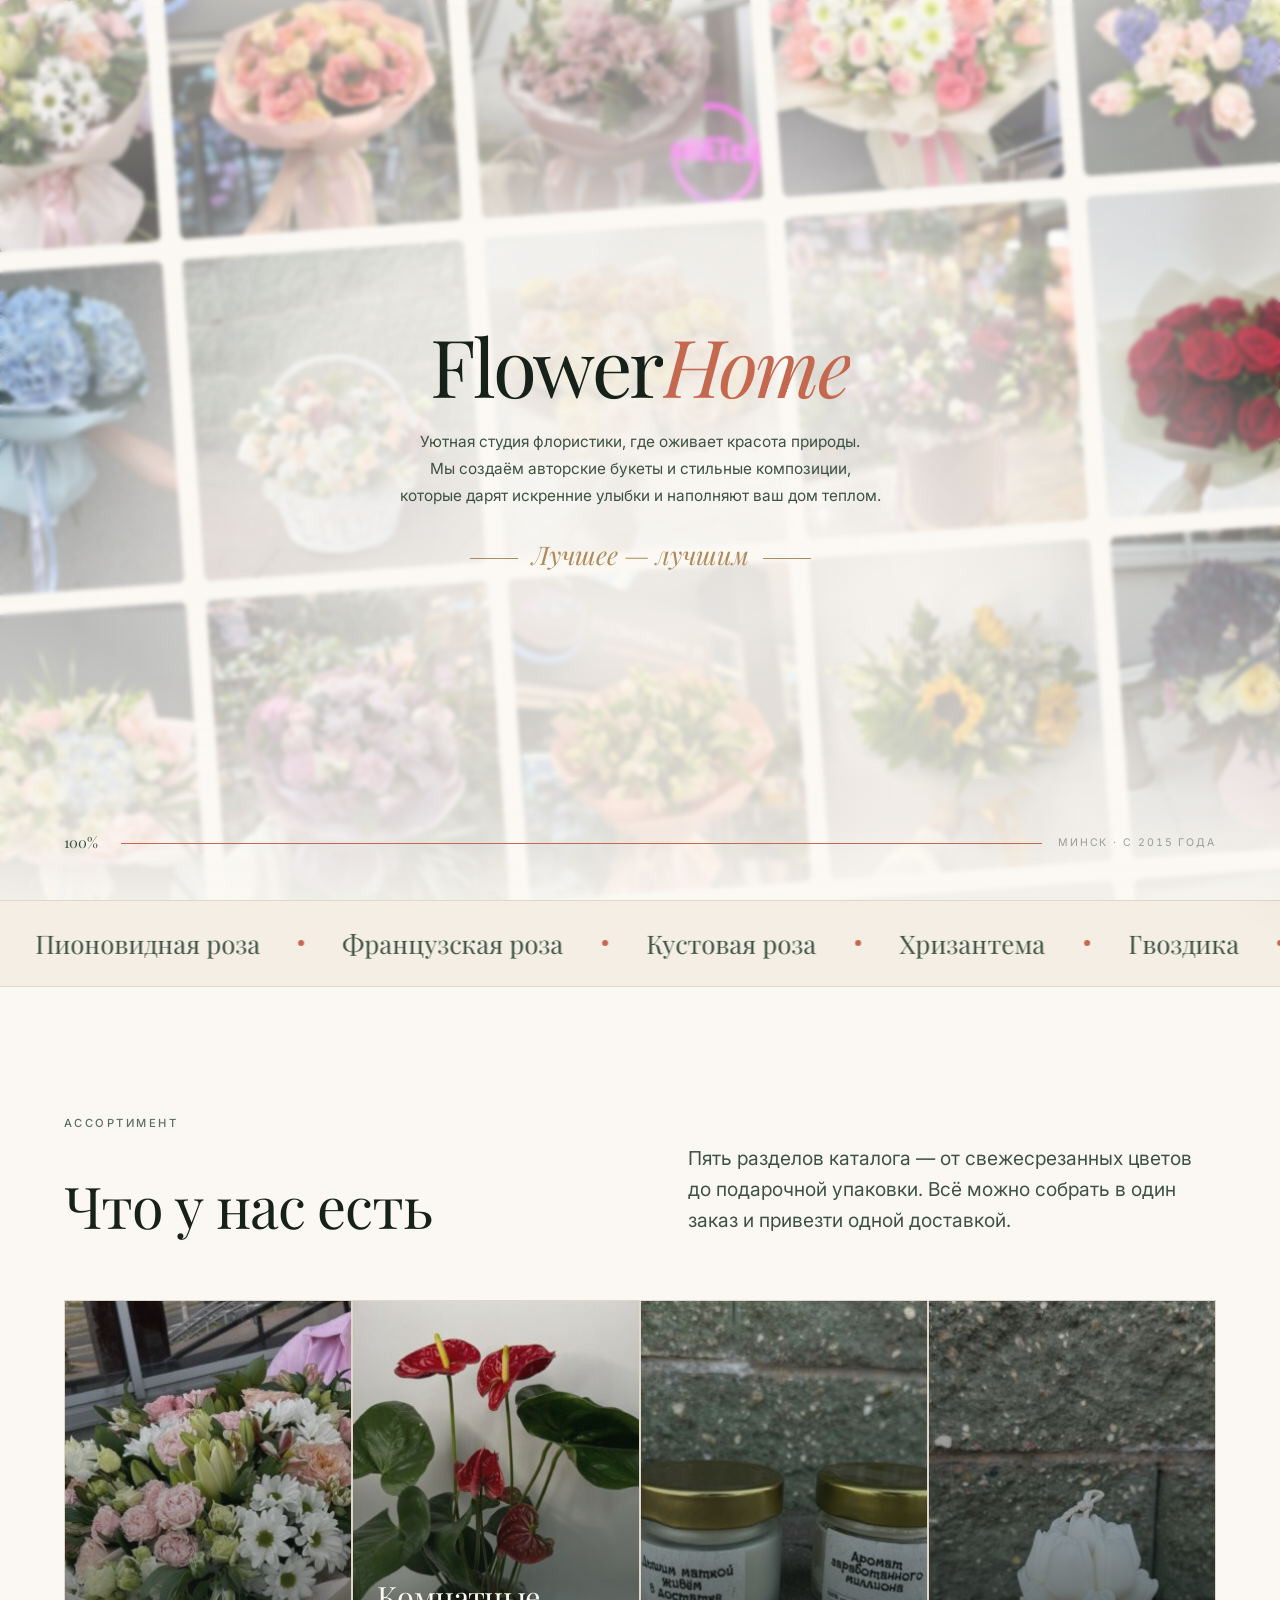
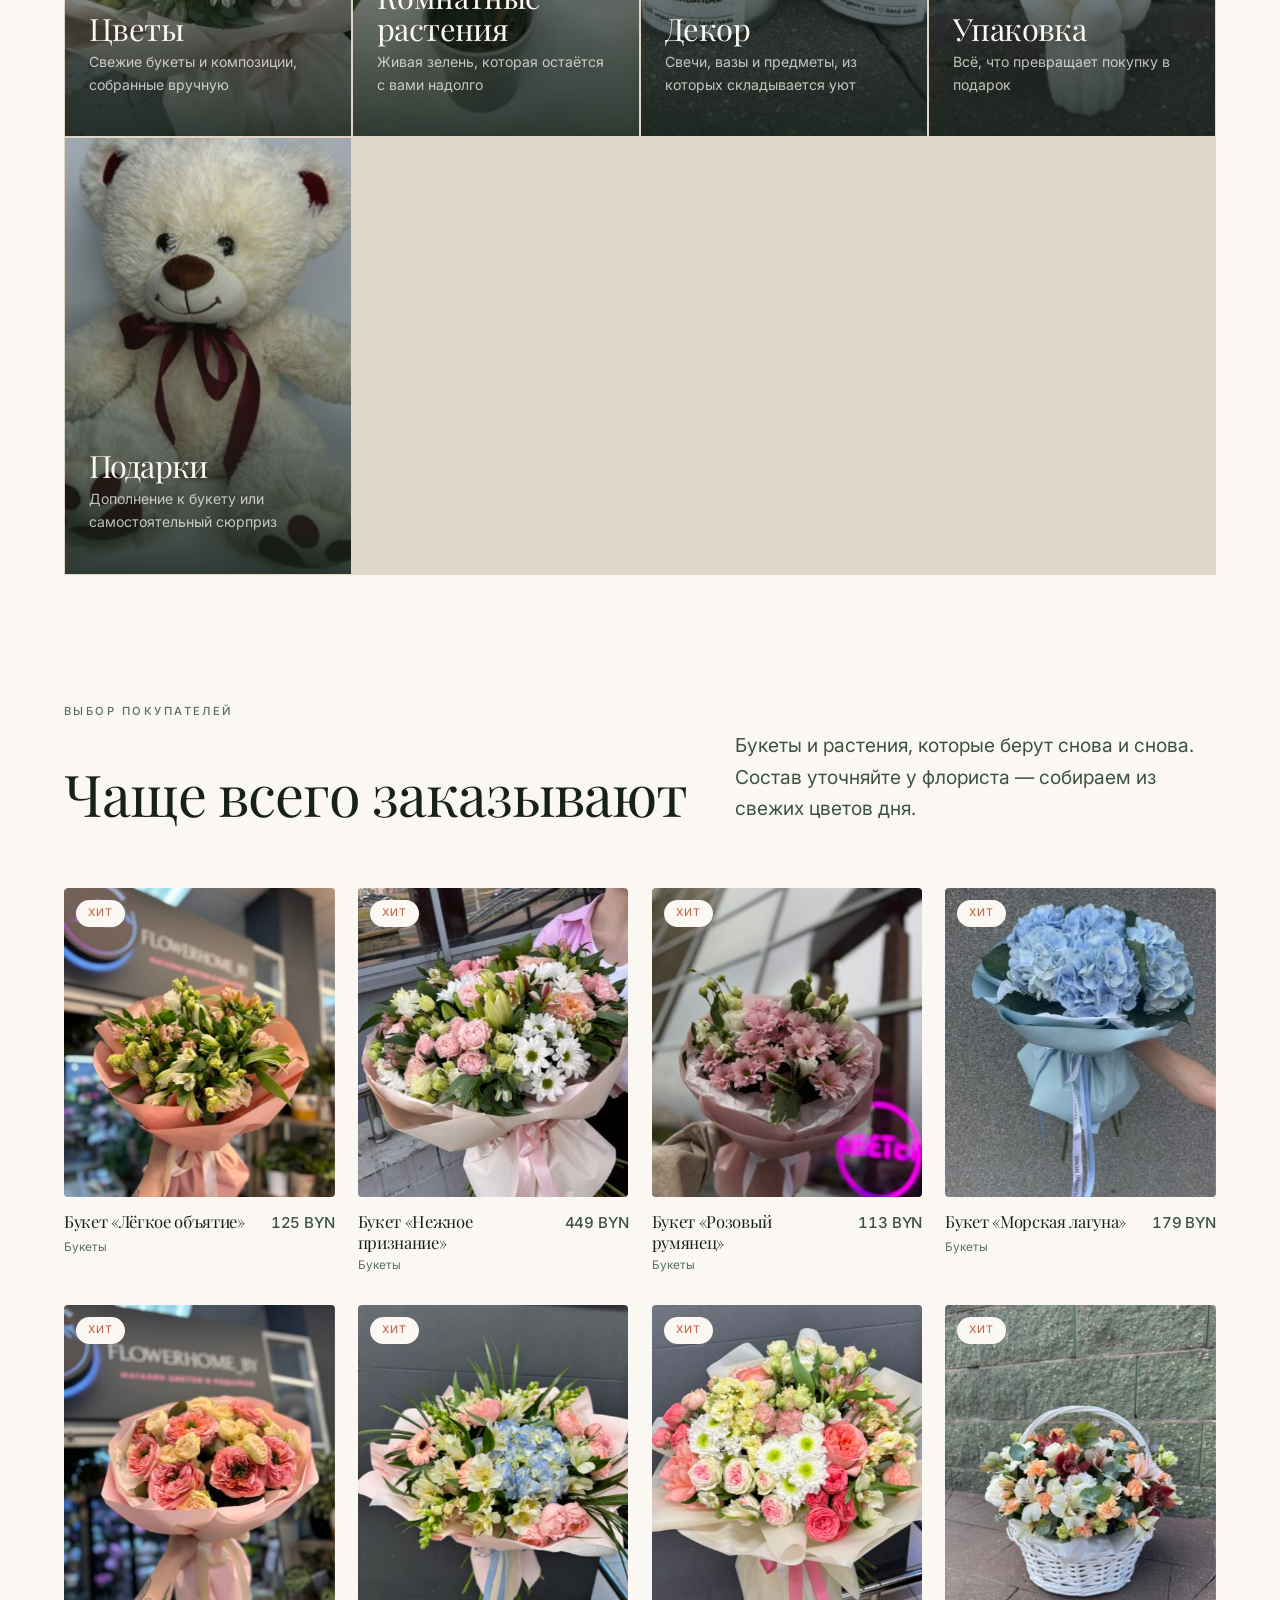
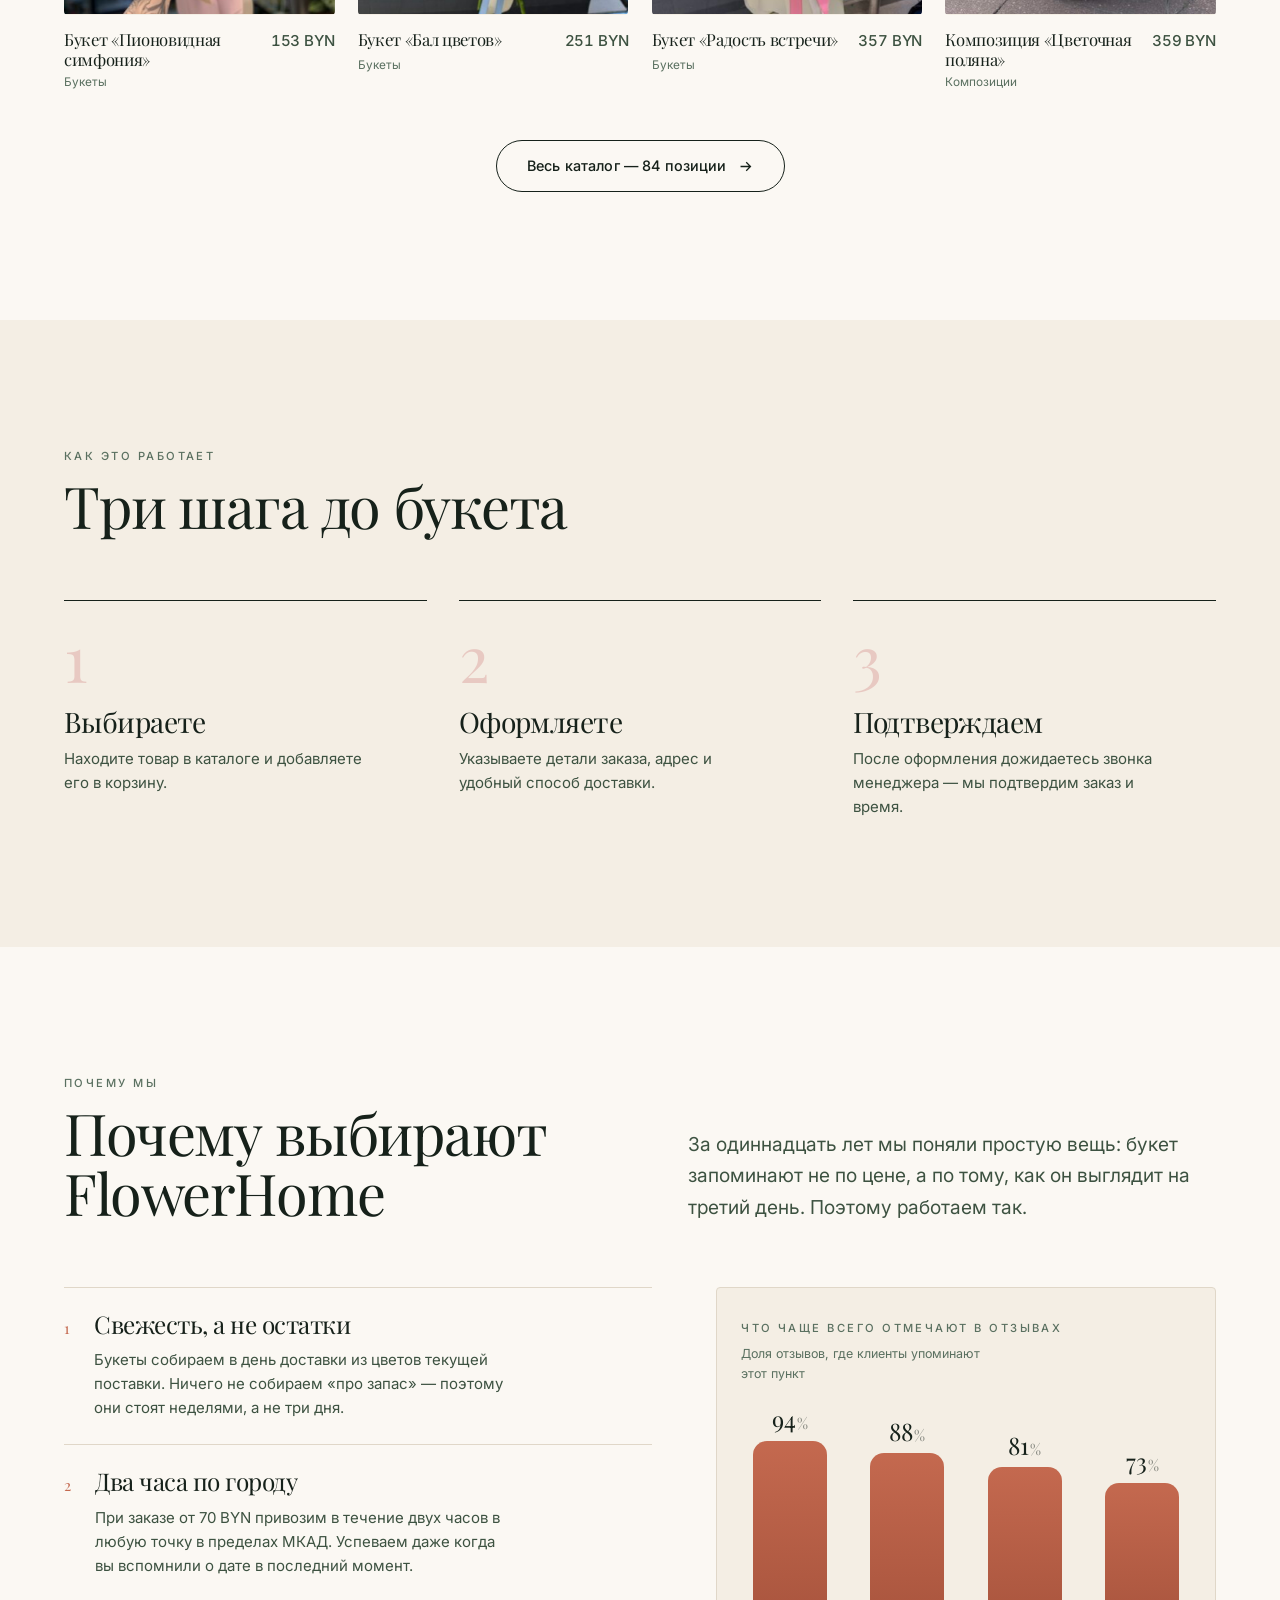
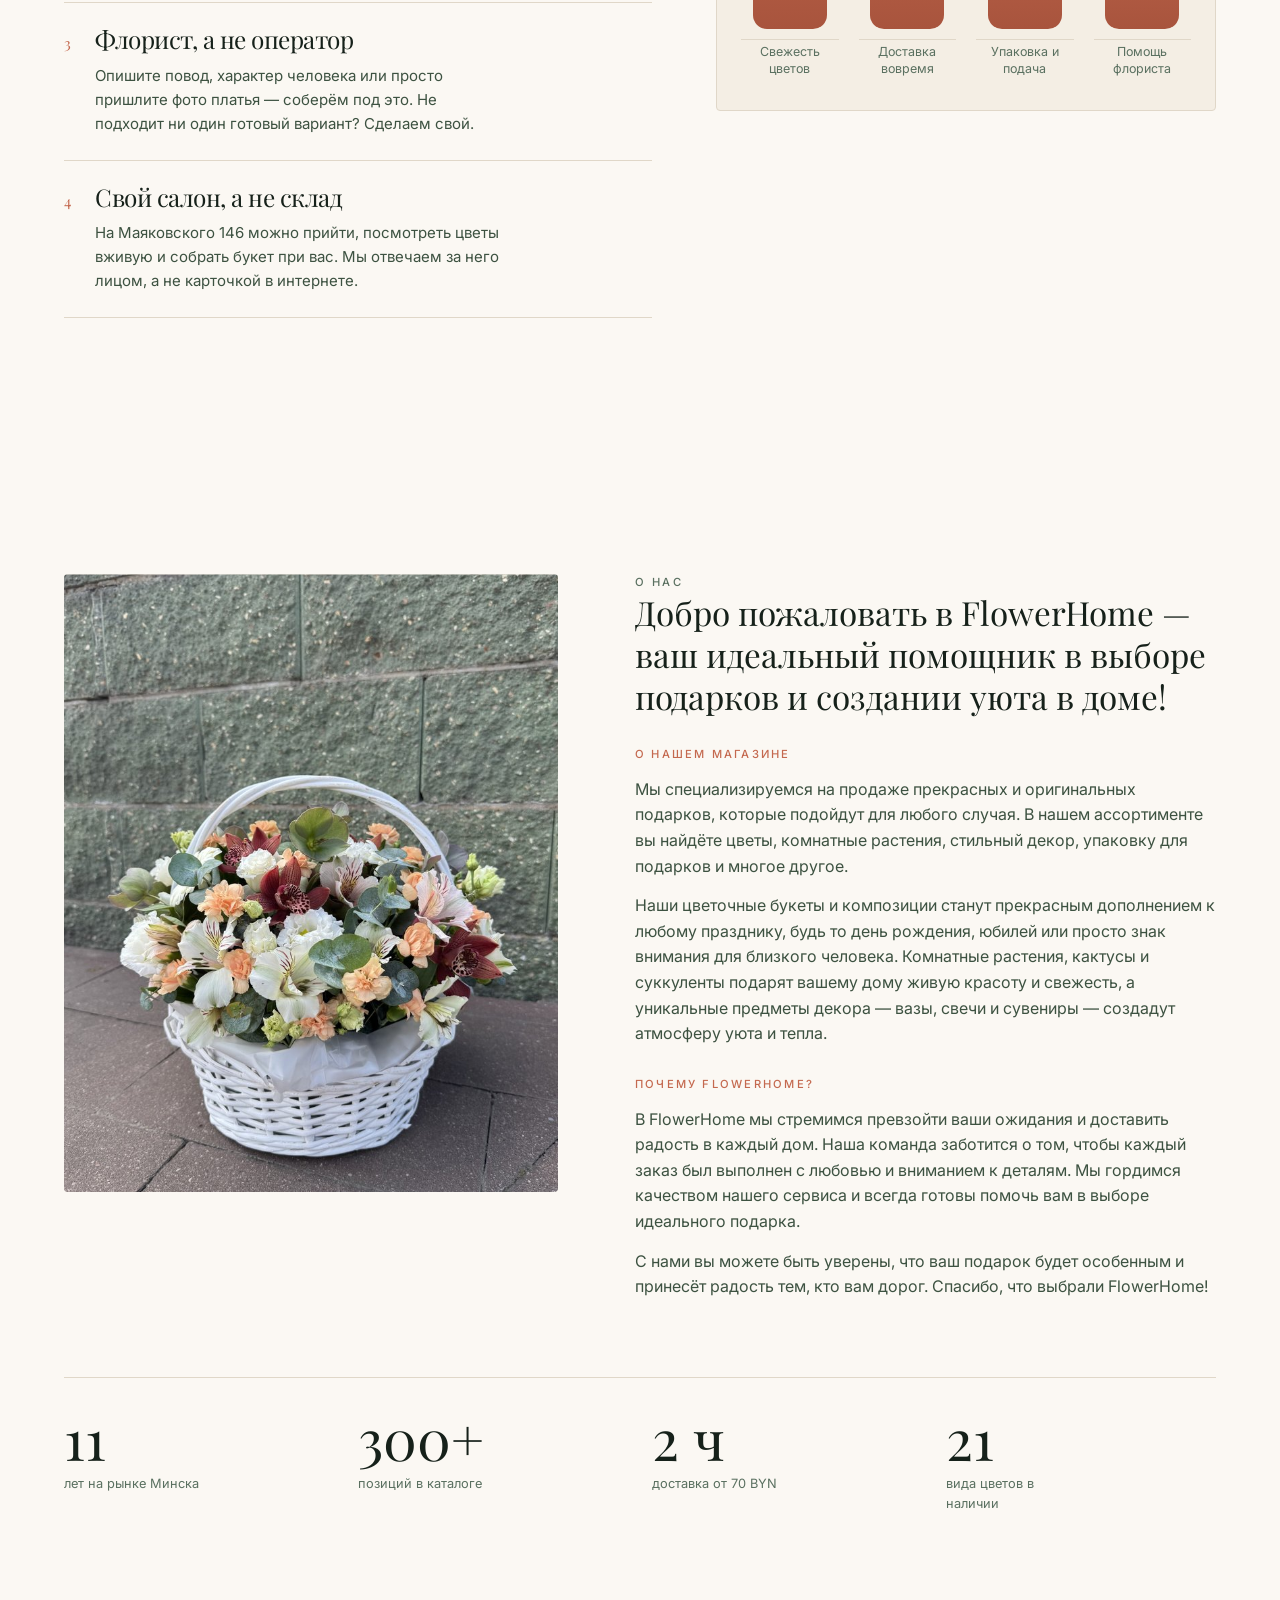
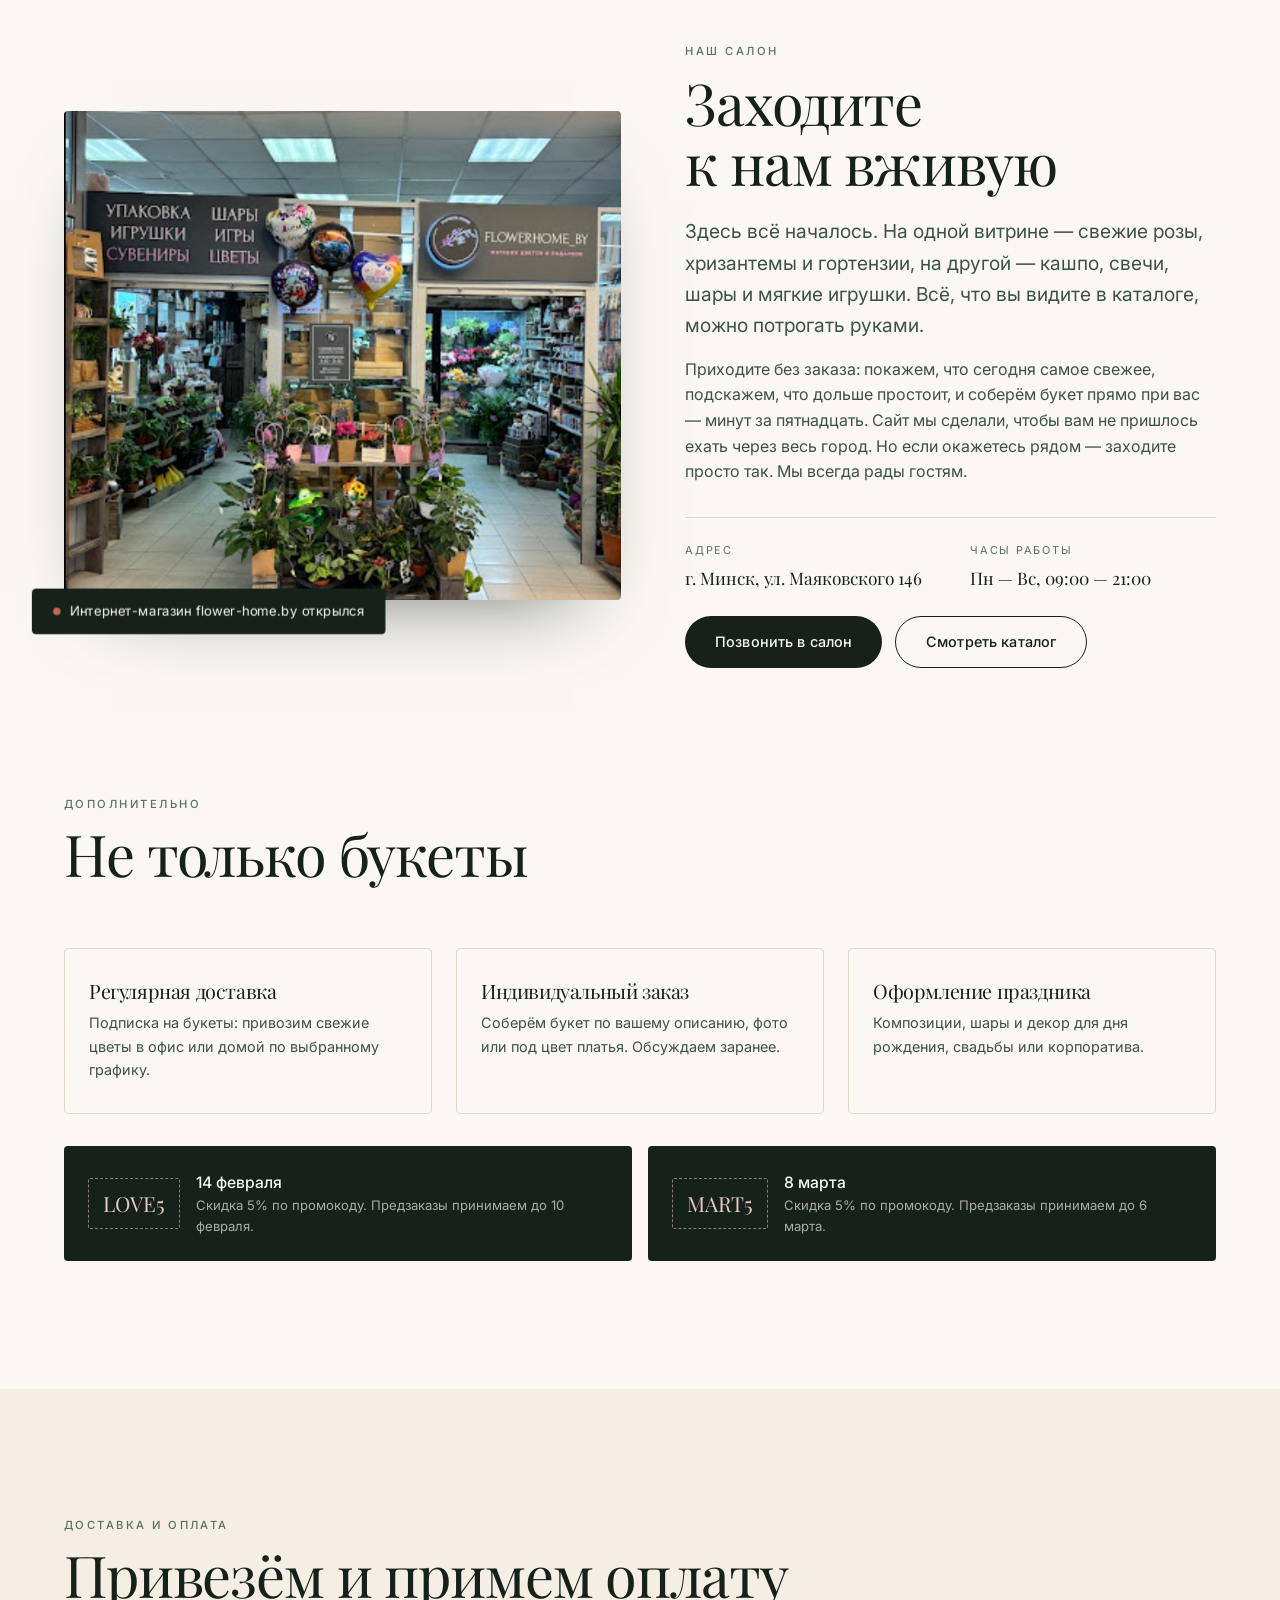
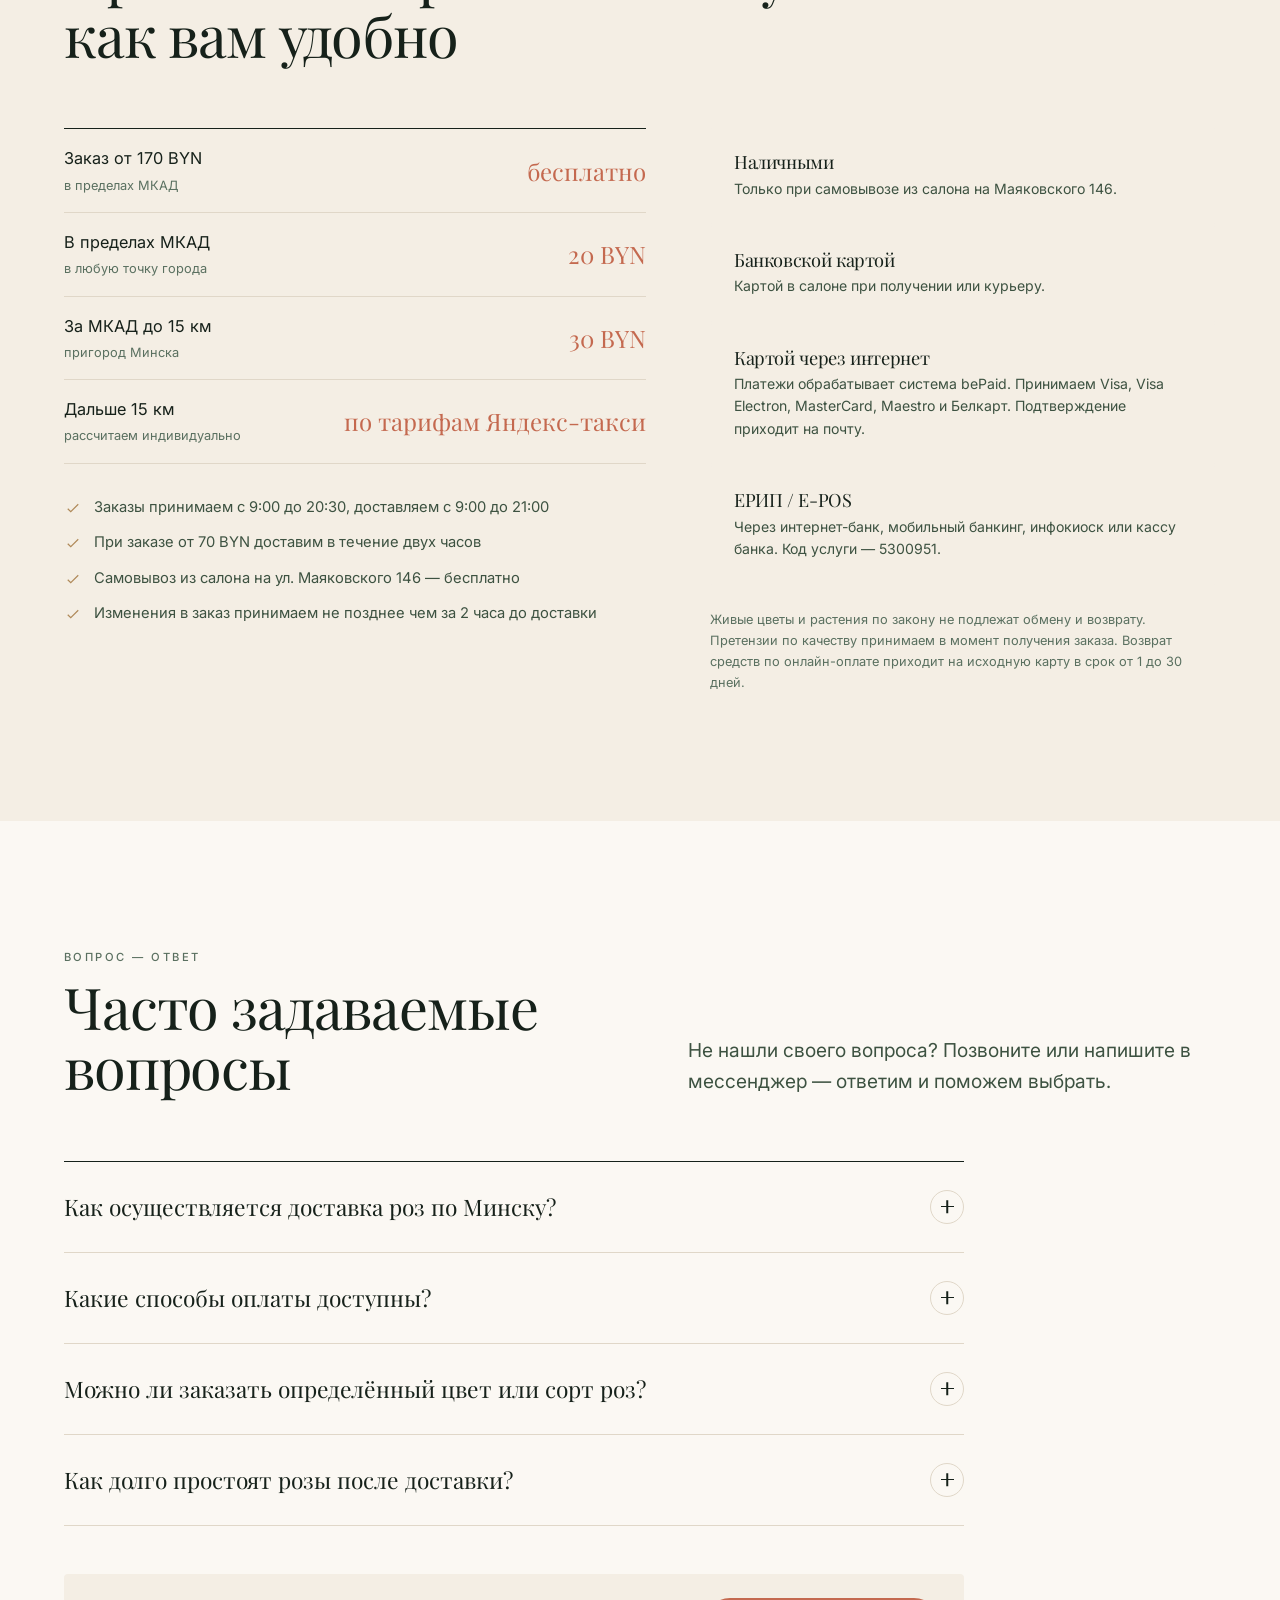
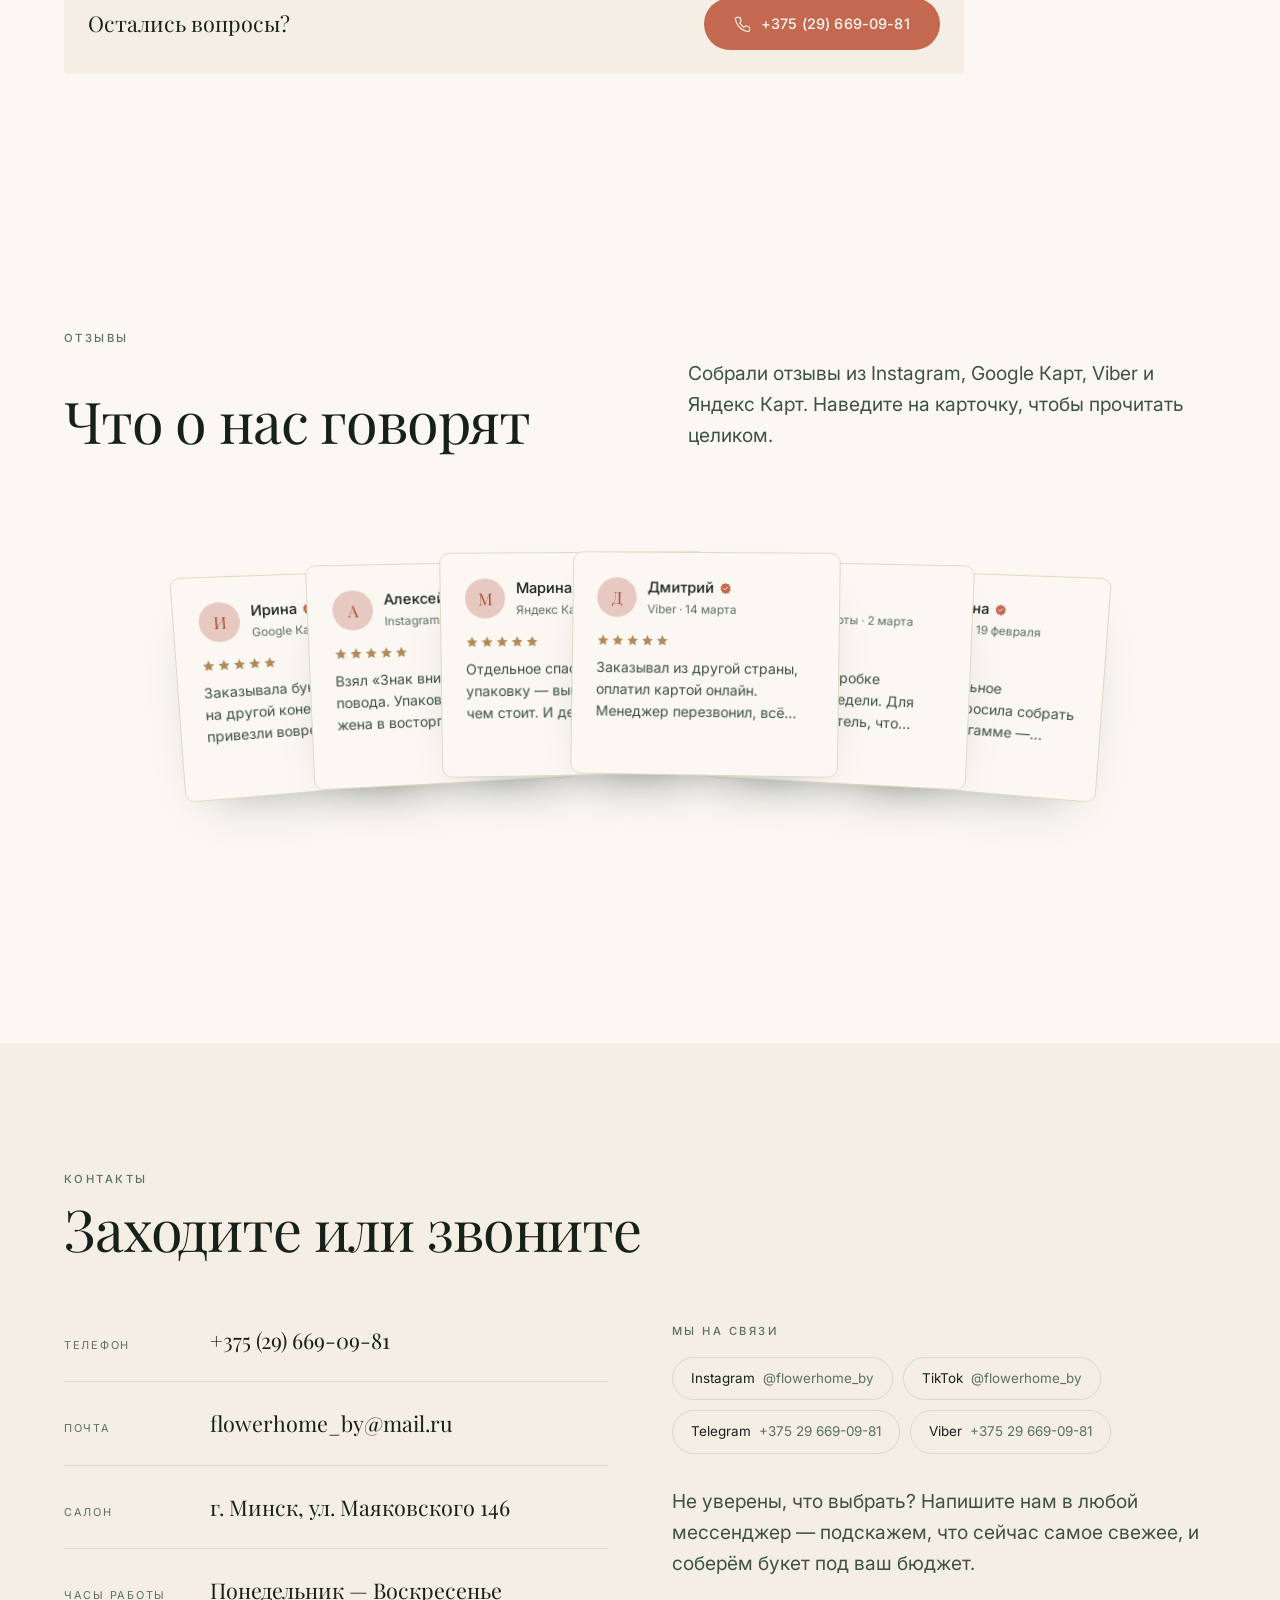
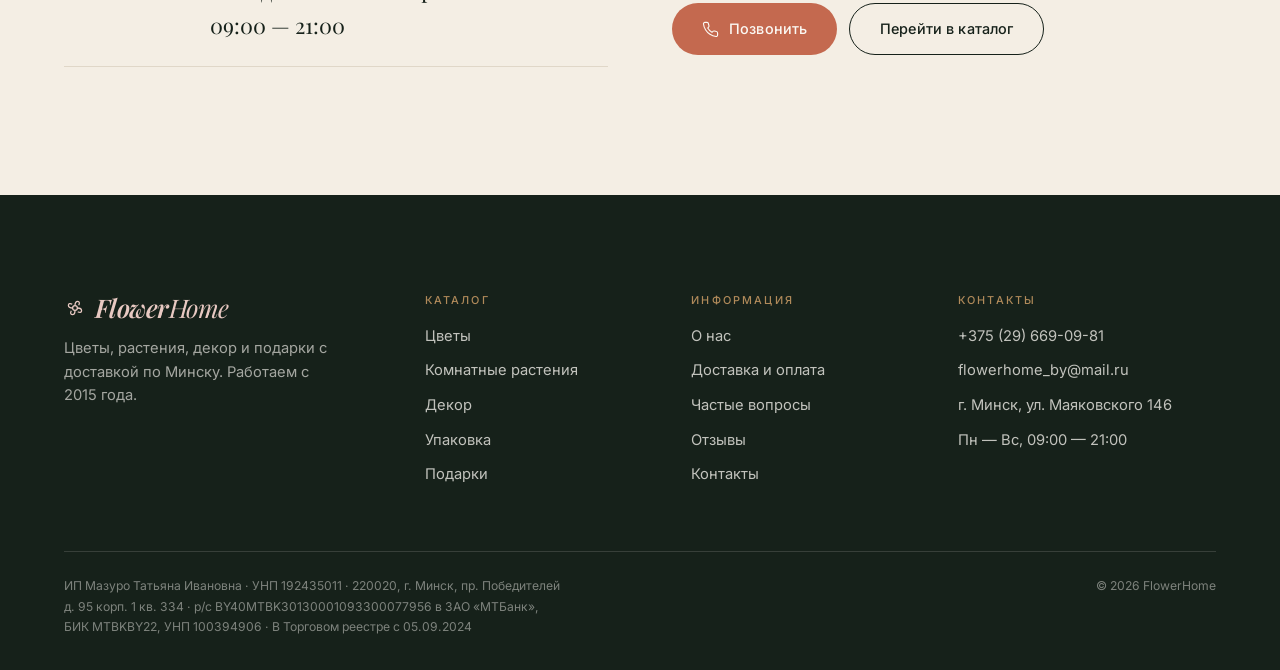
==== index.html @ 7ea8a35c "Первый коммит: сайт переехал в свой репозиторий" ====
<!DOCTYPE html>
<html lang="ru">
<head>
<meta charset="UTF-8">
<meta name="viewport" content="width=device-width, initial-scale=1">
<title>FlowerHome — цветы с доставкой на дом в Минске</title>
<meta name="description" content="Свежие букеты, композиции, комнатные растения, декор и подарки. Доставка по Минску от 2 часов, при заказе от 170 BYN — бесплатно. ул. Маяковского 146.">
<link rel="stylesheet" href="css/base.css?v=2">
<link rel="stylesheet" href="css/layout.css?v=2">
<link rel="stylesheet" href="css/components.css?v=2">
<link rel="icon" href="data:image/svg+xml,%3Csvg xmlns='http://www.w3.org/2000/svg' viewBox='0 0 32 32'%3E%3Ctext y='26' font-size='26'%3E%F0%9F%8C%B8%3C/text%3E%3C/svg%3E">
</head>
<body>

<a class="skip-link" href="#main">Перейти к содержимому</a>

<!-- ============ ИНТРО ============ -->
<div class="intro" id="preloader" aria-hidden="true">

  <!-- вертикальные ленты фото -->
  <div class="intro__cols" aria-hidden="true">
    <div class="intro__col" style="--sp:26s">
      <div class="intro__strip">
        <img src="images/products/nezhnoe-priznanie.jpeg" alt=""><img src="images/products/morskaya-laguna.jpeg" alt=""><img src="images/products/bal-cvetov.jpeg" alt="">
        <img src="images/products/nezhnoe-priznanie.jpeg" alt=""><img src="images/products/morskaya-laguna.jpeg" alt=""><img src="images/products/bal-cvetov.jpeg" alt="">
      </div>
    </div>
    <div class="intro__col intro__col--up" style="--sp:32s">
      <div class="intro__strip">
        <img src="images/products/pionovidnaya-simfoniya.jpeg" alt=""><img src="images/products/k-cvetochnaya-polyana.jpeg" alt=""><img src="images/products/lilovye-pocelui.jpeg" alt="">
        <img src="images/products/pionovidnaya-simfoniya.jpeg" alt=""><img src="images/products/k-cvetochnaya-polyana.jpeg" alt=""><img src="images/products/lilovye-pocelui.jpeg" alt="">
      </div>
    </div>
    <div class="intro__col" style="--sp:23s">
      <div class="intro__strip">
        <img src="images/products/rozovyy-rumyanec.jpeg" alt=""><img src="images/products/zolotoe-serdce.jpeg" alt=""><img src="images/products/legkoe-obyatie.jpeg" alt="">
        <img src="images/products/rozovyy-rumyanec.jpeg" alt=""><img src="images/products/zolotoe-serdce.jpeg" alt=""><img src="images/products/legkoe-obyatie.jpeg" alt="">
      </div>
    </div>
    <div class="intro__col intro__col--up" style="--sp:29s">
      <div class="intro__strip">
        <img src="images/products/radost-vstrechi.jpeg" alt=""><img src="images/products/k-eyforiya.jpeg" alt=""><img src="images/products/solnechnyy-zakat.jpeg" alt="">
        <img src="images/products/radost-vstrechi.jpeg" alt=""><img src="images/products/k-eyforiya.jpeg" alt=""><img src="images/products/solnechnyy-zakat.jpeg" alt="">
      </div>
    </div>
    <div class="intro__col" style="--sp:35s">
      <div class="intro__strip">
        <img src="images/products/gimn-vesne.jpeg" alt=""><img src="images/products/svidanie-v-parizhe.jpeg" alt=""><img src="images/products/k-parizhskiy-shik.jpg" alt="">
        <img src="images/products/gimn-vesne.jpeg" alt=""><img src="images/products/svidanie-v-parizhe.jpeg" alt=""><img src="images/products/k-parizhskiy-shik.jpg" alt="">
      </div>
    </div>
  </div>

  <div class="intro__veil" aria-hidden="true"></div>

  <div class="intro__content">
    <h2 class="intro__logo">
      <span class="intro__word"><span>Flower</span></span><span class="intro__word intro__word--it"><span>Home</span></span>
    </h2>

    <p class="intro__desc">
      <span class="intro__ln"><span>Уютная студия флористики, где оживает красота природы.</span></span>
      <span class="intro__ln"><span>Мы создаём авторские букеты и стильные композиции,</span></span>
      <span class="intro__ln"><span>которые дарят искренние улыбки и наполняют ваш дом теплом.</span></span>
    </p>

    <p class="intro__motto"><span>Лучшее — лучшим</span></p>
  </div>

  <div class="intro__bar">
    <span class="intro__count"><span id="preCount">0</span>%</span>
    <span class="intro__line"><i id="introFill"></i></span>
    <span class="intro__max">Минск · с 2015 года</span>
  </div>

  <!-- занавес: на выходе полосы уезжают вверх -->
  <div class="intro__curtain" aria-hidden="true">
    <i style="--c:0"></i><i style="--c:1"></i><i style="--c:2"></i><i style="--c:3"></i><i style="--c:4"></i>
  </div>
</div>

<div class="cursor" id="cursor" aria-hidden="true"><span class="cursor__label" id="cursorLabel"></span></div>

<!-- ============ ШАПКА ============ -->
<header class="header" id="header">
  <div class="wrap header__inner">
    <a class="logo" href="index.html" data-cursor="На главную">
      <svg class="logo__mark" viewBox="0 0 24 24" fill="none" stroke="currentColor" stroke-width="1.4" aria-hidden="true">
        <circle cx="12" cy="12" r="2.6"/>
        <path d="M12 9.4c0-3 1.2-4.6 3-4.6s2.4 2 1 4.2M12 14.6c0 3-1.2 4.6-3 4.6s-2.4-2-1-4.2M9.4 12c-3 0-4.6-1.2-4.6-3s2-2.4 4.2-1M14.6 12c3 0 4.6 1.2 4.6 3s-2 2.4-4.2 1"/>
      </svg>
      <span><b>Flower</b><span>Home</span></span>
    </a>

    <nav class="nav" id="nav" aria-label="Основная навигация">
      <a href="catalog.html">Каталог</a>
      <a href="#about">О нас</a>
      <a href="#delivery">Доставка и оплата</a>
      <a href="#faq">Вопросы</a>
      <a href="#reviews">Отзывы</a>
      <a href="#contacts">Контакты</a>
    </nav>

    <div class="header__actions">
      <a class="header__phone" href="tel:+375296690981">+375 (29) 669-09-81</a>

      <button class="icon-btn" id="cartBtn" aria-label="Открыть корзину" data-cursor="Корзина">
        <svg viewBox="0 0 24 24" fill="none" stroke="currentColor" stroke-width="1.5" aria-hidden="true">
          <path d="M6 2 3 6v14a2 2 0 0 0 2 2h14a2 2 0 0 0 2-2V6l-3-4z"/>
          <path d="M3 6h18M16 10a4 4 0 0 1-8 0"/>
        </svg>
        <span class="cart-count" id="cartCount">0</span>
      </button>

      <button class="burger" id="burger" aria-label="Меню" aria-expanded="false">
        <span></span><span></span>
      </button>
    </div>
  </div>
</header>

<main id="main">

  <!-- ============ ГЕРОЙ ============ -->
  <section class="hero" id="hero">
    <div class="hero__glow" id="heroGlow" aria-hidden="true"></div>
    <canvas class="petals" id="petals" aria-hidden="true"></canvas>

    <div class="wrap hero__grid">
      <div class="hero__title">
        <p class="hero__eyebrow eyebrow">Минск · с 2015 года</p>

        <h1 class="display">
          <span class="hero__line"><span>Живые</span></span>
          <span class="hero__line"><span>букеты</span></span>
          <span class="hero__line"><span><em>к вашей двери</em></span></span>
        </h1>

        <p class="hero__meta lead">
          Собираем букеты и композиции из свежих цветов дня, привозим по Минску
          за два часа. Ещё — комнатные растения, свечи, декор и подарки.
        </p>

        <div class="hero__cta">
          <a class="btn" href="catalog.html" data-cursor="Смотреть">
            Открыть каталог
            <svg viewBox="0 0 24 24" fill="none" stroke="currentColor" stroke-width="1.8" aria-hidden="true"><path d="M5 12h14M13 6l6 6-6 6"/></svg>
          </a>
          <a class="btn btn--ghost" href="#delivery">Условия доставки</a>
        </div>
      </div>

      <div class="hero__art" id="heroArt">
        <div class="hero__card" id="heroCard">
          <img src="images/hero/hero-1.jpeg" alt="Авторский букет FlowerHome в пастельных тонах" width="800" height="914">
          <div class="hero__badge">
            <strong>2 часа</strong>
            <span>доставка от 70 BYN</span>
          </div>
        </div>
        <img class="hero__float hero__float--a" data-depth="0.05" src="images/hero/hero-3.jpeg" alt="" aria-hidden="true" loading="lazy">
        <img class="hero__float hero__float--b" data-depth="0.09" src="images/hero/hero-6.jpeg" alt="" aria-hidden="true" loading="lazy">
      </div>
    </div>

    <div class="hero__scroll"><i></i> Листайте вниз</div>
  </section>

  <!-- ============ БЕГУЩАЯ СТРОКА ============ -->
  <div class="marquee" aria-hidden="true">
    <div class="marquee__track" id="marquee"></div>
  </div>

  <!-- ============ КАТЕГОРИИ ============ -->
  <section class="section" id="catalog">
    <div class="wrap">
      <div class="sec-head">
        <p class="eyebrow">Ассортимент</p>
        <h2 class="h2">Что у нас есть</h2>
        <p class="sec-head__side lead">
          Пять разделов каталога — от свежесрезанных цветов до подарочной упаковки.
          Всё можно собрать в один заказ и привезти одной доставкой.
        </p>
      </div>

      <div class="cats" id="cats"></div>
    </div>
  </section>

  <!-- ============ ХИТЫ ============ -->
  <section class="section" style="padding-top:0">
    <div class="wrap">
      <div class="sec-head">
        <p class="eyebrow">Выбор покупателей</p>
        <h2 class="h2">Чаще всего заказывают</h2>
        <p class="sec-head__side lead">
          Букеты и растения, которые берут снова и снова. Состав уточняйте
          у флориста — собираем из свежих цветов дня.
        </p>
      </div>

      <div class="grid-products" id="hits"></div>

      <div style="margin-top:var(--sp-5);text-align:center">
        <a class="btn btn--ghost" href="catalog.html" data-cursor="Каталог">
          Весь каталог — 84 позиции
          <svg viewBox="0 0 24 24" fill="none" stroke="currentColor" stroke-width="1.8" aria-hidden="true"><path d="M5 12h14M13 6l6 6-6 6"/></svg>
        </a>
      </div>
    </div>
  </section>

  <!-- ============ ШАГИ ============ -->
  <section class="section" style="background:var(--paper-warm)">
    <div class="wrap">
      <div class="sec-head">
        <p class="eyebrow">Как это работает</p>
        <h2 class="h2">Три шага до букета</h2>
      </div>
      <div class="steps" id="steps"></div>
    </div>
  </section>

  <!-- ============ ПОЧЕМУ ВЫБИРАЮТ НАС ============ -->
  <section class="section why" id="why">
    <div class="wrap">
      <div class="sec-head">
        <p class="eyebrow">Почему мы</p>
        <h2 class="h2">Почему выбирают<br>FlowerHome</h2>
        <p class="sec-head__side lead" id="whyLead"></p>
      </div>

      <div class="why__grid">
        <ol class="why__list" id="whyList"></ol>

        <figure class="why__chart" id="whyChart">
          <figcaption class="why__chart-head">
            <p class="eyebrow" id="chartTitle"></p>
            <p class="why__chart-note" id="chartNote"></p>
          </figcaption>
          <div class="chart" id="chart" role="img" aria-labelledby="chartAlt">
            <p class="sr-only" id="chartAlt"></p>
          </div>
        </figure>
      </div>
    </div>
  </section>

  <!-- ============ О НАС ============ -->
  <section class="section" id="about">
    <div class="wrap">
      <div class="about">
        <div class="about__art" data-reveal-clip>
          <img src="images/hero/hero-2.jpeg" alt="Крупная цветочная композиция работы флористов FlowerHome" loading="lazy" width="800" height="914">
        </div>

        <div>
          <p class="eyebrow" data-reveal>О нас</p>
          <p class="about__intro" data-reveal>
            Добро пожаловать в FlowerHome — ваш идеальный помощник в выборе
            подарков и создании уюта в доме!
          </p>

          <div class="about__block" data-reveal>
            <h3>О нашем магазине</h3>
            <p>Мы специализируемся на продаже прекрасных и оригинальных подарков, которые
              подойдут для любого случая. В нашем ассортименте вы найдёте цветы, комнатные
              растения, стильный декор, упаковку для подарков и многое другое.</p>
            <p>Наши цветочные букеты и композиции станут прекрасным дополнением к любому
              празднику, будь то день рождения, юбилей или просто знак внимания для близкого
              человека. Комнатные растения, кактусы и суккуленты подарят вашему дому живую
              красоту и свежесть, а уникальные предметы декора — вазы, свечи и сувениры —
              создадут атмосферу уюта и тепла.</p>
          </div>

          <div class="about__block" data-reveal>
            <h3>Почему FlowerHome?</h3>
            <p>В FlowerHome мы стремимся превзойти ваши ожидания и доставить радость в
              каждый дом. Наша команда заботится о том, чтобы каждый заказ был выполнен
              с любовью и вниманием к деталям. Мы гордимся качеством нашего сервиса
              и всегда готовы помочь вам в выборе идеального подарка.</p>
            <p>С нами вы можете быть уверены, что ваш подарок будет особенным и принесёт
              радость тем, кто вам дорог. Спасибо, что выбрали FlowerHome!</p>
          </div>
        </div>
      </div>

      <div class="stats" id="stats"></div>
    </div>
  </section>

  <!-- ============ НАШ САЛОН ============ -->
  <section class="section salon" id="salon" style="padding-top:0">
    <div class="wrap">
      <div class="salon__grid">
        <div class="salon__art" id="salonArt">
          <div class="salon__frame" id="salonFrame">
            <img src="images/hero/salon.jpeg"
                 alt="Салон FlowerHome на улице Маяковского 146: витрины с цветами, кашпо, шарами и подарками"
                 loading="lazy" width="680" height="597">
            <span class="salon__badge">Интернет-магазин flower-home.by открылся</span>
          </div>
        </div>

        <div class="salon__text">
          <p class="eyebrow" data-reveal>Наш салон</p>
          <h2 class="h2" data-reveal style="margin-top:12px">Заходите<br>к нам вживую</h2>

          <p class="lead" data-reveal style="margin-top:var(--sp-3)">
            Здесь всё началось. На одной витрине — свежие розы, хризантемы и гортензии,
            на другой — кашпо, свечи, шары и мягкие игрушки. Всё, что вы видите в каталоге,
            можно потрогать руками.
          </p>

          <p data-reveal style="margin-top:var(--sp-2);color:var(--ink-soft)">
            Приходите без заказа: покажем, что сегодня самое свежее, подскажем, что дольше
            простоит, и соберём букет прямо при вас — минут за пятнадцать. Сайт мы сделали,
            чтобы вам не пришлось ехать через весь город. Но если окажетесь рядом — заходите
            просто так. Мы всегда рады гостям.
          </p>

          <dl class="salon__meta" data-reveal>
            <div>
              <dt>Адрес</dt>
              <dd>г. Минск, ул. Маяковского 146</dd>
            </div>
            <div>
              <dt>Часы работы</dt>
              <dd>Пн — Вс, 09:00 — 21:00</dd>
            </div>
          </dl>

          <div class="salon__cta" data-reveal>
            <a class="btn" href="tel:+375296690981" data-cursor="Позвонить">Позвонить в салон</a>
            <a class="btn btn--ghost" href="catalog.html">Смотреть каталог</a>
          </div>
        </div>
      </div>
    </div>
  </section>

  <!-- ============ УСЛУГИ + АКЦИИ ============ -->
  <section class="section" style="padding-top:0">
    <div class="wrap">
      <div class="sec-head">
        <p class="eyebrow">Дополнительно</p>
        <h2 class="h2">Не только букеты</h2>
      </div>

      <div class="services" id="services"></div>
      <div class="promos" id="promos"></div>
    </div>
  </section>

  <!-- ============ ДОСТАВКА И ОПЛАТА ============ -->
  <section class="section" id="delivery" style="background:var(--paper-warm)">
    <div class="wrap">
      <div class="sec-head">
        <p class="eyebrow">Доставка и оплата</p>
        <h2 class="h2">Привезём и примем оплату<br>как вам удобно</h2>
      </div>

      <div class="deliver">
        <div>
          <div class="tiers" id="tiers"></div>
          <div class="facts" id="facts"></div>
        </div>

        <div>
          <div class="pay" id="pay"></div>
          <p class="pay__note" id="payNote"></p>
        </div>
      </div>
    </div>
  </section>

  <!-- ============ ЧАСТЫЕ ВОПРОСЫ ============ -->
  <section class="section" id="faq">
    <div class="wrap">
      <div class="sec-head">
        <p class="eyebrow">Вопрос — ответ</p>
        <h2 class="h2">Часто задаваемые<br>вопросы</h2>
        <p class="sec-head__side lead">
          Не нашли своего вопроса? Позвоните или напишите в мессенджер —
          ответим и поможем выбрать.
        </p>
      </div>

      <div class="faq" id="faqList"></div>

      <div class="faq__cta">
        <p>Остались вопросы?</p>
        <a class="btn btn--clay" href="tel:+375296690981" data-cursor="Позвонить">
          <svg viewBox="0 0 24 24" fill="none" stroke="currentColor" stroke-width="1.6" aria-hidden="true"><path d="M22 16.9v3a2 2 0 0 1-2.2 2 19.8 19.8 0 0 1-8.6-3.1 19.5 19.5 0 0 1-6-6A19.8 19.8 0 0 1 2.1 4.2 2 2 0 0 1 4.1 2h3a2 2 0 0 1 2 1.7c.1 1 .4 1.9.7 2.8a2 2 0 0 1-.5 2.1L8.1 9.9a16 16 0 0 0 6 6l1.3-1.2a2 2 0 0 1 2.1-.5c.9.3 1.8.6 2.8.7a2 2 0 0 1 1.7 2z"/></svg>
          +375 (29) 669-09-81
        </a>
      </div>
    </div>
  </section>

  <!-- ============ ОТЗЫВЫ ============ -->
  <section class="section" id="reviews">
    <div class="wrap">
      <div class="sec-head">
        <p class="eyebrow">Отзывы</p>
        <h2 class="h2">Что о нас говорят</h2>
        <p class="sec-head__side lead">
          Собрали отзывы из Instagram, Google Карт, Viber и Яндекс Карт.
          Наведите на карточку, чтобы прочитать целиком.
        </p>
      </div>

      <div class="stack" id="reviewsList"></div>
    </div>
  </section>

  <!-- ============ КОНТАКТЫ ============ -->
  <section class="section" id="contacts" style="background:var(--paper-warm)">
    <div class="wrap">
      <div class="sec-head">
        <p class="eyebrow">Контакты</p>
        <h2 class="h2">Заходите или звоните</h2>
      </div>

      <div class="contacts">
        <dl class="contacts__list">
          <div class="contact-row">
            <dt>Телефон</dt>
            <dd><a href="tel:+375296690981">+375 (29) 669-09-81</a></dd>
          </div>
          <div class="contact-row">
            <dt>Почта</dt>
            <dd><a href="mailto:flowerhome_by@mail.ru">flowerhome_by@mail.ru</a></dd>
          </div>
          <div class="contact-row">
            <dt>Салон</dt>
            <dd>г. Минск, ул. Маяковского 146</dd>
          </div>
          <div class="contact-row">
            <dt>Часы работы</dt>
            <dd>Понедельник — Воскресенье<br>09:00 — 21:00</dd>
          </div>
        </dl>

        <div>
          <p class="eyebrow" style="margin-bottom:var(--sp-2)">Мы на связи</p>
          <div class="socials" id="socials"></div>

          <p class="lead" style="margin-top:var(--sp-4)">
            Не уверены, что выбрать? Напишите нам в любой мессенджер — подскажем,
            что сейчас самое свежее, и соберём букет под ваш бюджет.
          </p>

          <div style="margin-top:var(--sp-3);display:flex;gap:12px;flex-wrap:wrap">
            <a class="btn btn--clay" href="tel:+375296690981" data-cursor="Позвонить">
              <svg viewBox="0 0 24 24" fill="none" stroke="currentColor" stroke-width="1.6" aria-hidden="true"><path d="M22 16.9v3a2 2 0 0 1-2.2 2 19.8 19.8 0 0 1-8.6-3.1 19.5 19.5 0 0 1-6-6A19.8 19.8 0 0 1 2.1 4.2 2 2 0 0 1 4.1 2h3a2 2 0 0 1 2 1.7c.1 1 .4 1.9.7 2.8a2 2 0 0 1-.5 2.1L8.1 9.9a16 16 0 0 0 6 6l1.3-1.2a2 2 0 0 1 2.1-.5c.9.3 1.8.6 2.8.7a2 2 0 0 1 1.7 2z"/></svg>
              Позвонить
            </a>
            <a class="btn btn--ghost" href="catalog.html">Перейти в каталог</a>
          </div>
        </div>
      </div>
    </div>
  </section>

</main>

<!-- ============ ПОДВАЛ ============ -->
<footer class="footer">
  <div class="wrap">
    <div class="footer__top">
      <div class="footer__brand">
        <a class="logo" href="index.html">
          <svg class="logo__mark" viewBox="0 0 24 24" fill="none" stroke="currentColor" stroke-width="1.4" aria-hidden="true">
            <circle cx="12" cy="12" r="2.6"/>
            <path d="M12 9.4c0-3 1.2-4.6 3-4.6s2.4 2 1 4.2M12 14.6c0 3-1.2 4.6-3 4.6s-2.4-2-1-4.2M9.4 12c-3 0-4.6-1.2-4.6-3s2-2.4 4.2-1M14.6 12c3 0 4.6 1.2 4.6 3s-2 2.4-4.2 1"/>
          </svg>
          <span><b>Flower</b><span>Home</span></span>
        </a>
        <p class="footer__tag">Цветы, растения, декор и подарки с доставкой по Минску. Работаем с 2015 года.</p>
      </div>

      <div class="footer__col">
        <h4>Каталог</h4>
        <ul id="footerCats"></ul>
      </div>

      <div class="footer__col">
        <h4>Информация</h4>
        <ul>
          <li><a href="#about">О нас</a></li>
          <li><a href="#delivery">Доставка и оплата</a></li>
          <li><a href="#faq">Частые вопросы</a></li>
          <li><a href="#reviews">Отзывы</a></li>
          <li><a href="#contacts">Контакты</a></li>
        </ul>
      </div>

      <div class="footer__col">
        <h4>Контакты</h4>
        <ul>
          <li><a href="tel:+375296690981">+375 (29) 669-09-81</a></li>
          <li><a href="mailto:flowerhome_by@mail.ru">flowerhome_by@mail.ru</a></li>
          <li><span>г. Минск, ул. Маяковского 146</span></li>
          <li><span>Пн — Вс, 09:00 — 21:00</span></li>
        </ul>
      </div>
    </div>

    <div class="footer__bottom">
      <p class="footer__legal">
        ИП Мазуро Татьяна Ивановна · УНП 192435011 · 220020, г. Минск, пр. Победителей д. 95 корп. 1 кв. 334 ·
        р/с BY40MTBK30130001093300077956 в ЗАО «МТБанк», БИК MTBKBY22, УНП 100394906 ·
        В Торговом реестре с 05.09.2024
      </p>
      <p>© <span id="year">2026</span> FlowerHome</p>
    </div>
  </div>
</footer>

<button class="to-top" id="toTop" aria-label="Наверх">
  <svg viewBox="0 0 24 24" fill="none" stroke="currentColor" stroke-width="1.8" aria-hidden="true"><path d="M12 19V5M6 11l6-6 6 6"/></svg>
</button>

<!-- ============ КОРЗИНА ============ -->
<div class="drawer__scrim" id="drawerScrim"></div>

<aside class="drawer" id="drawer" aria-label="Корзина" aria-hidden="true">
  <div class="drawer__head">
    <h2>Корзина</h2>
    <button class="icon-btn" id="drawerClose" aria-label="Закрыть корзину">
      <svg viewBox="0 0 24 24" fill="none" stroke="currentColor" stroke-width="1.6" aria-hidden="true"><path d="M18 6 6 18M6 6l12 12"/></svg>
    </button>
  </div>

  <div class="drawer__body" id="drawerBody"></div>
  <div class="drawer__foot" id="drawerFoot" hidden></div>
</aside>

<!-- ============ МОДАЛКА ТОВАРА ============ -->
<div class="modal" id="modal" role="dialog" aria-modal="true" aria-labelledby="modalTitle" aria-hidden="true">
  <div class="modal__backdrop" data-close></div>
  <div class="modal__panel">
    <button class="modal__close" data-close aria-label="Закрыть">
      <svg viewBox="0 0 24 24" fill="none" stroke="currentColor" stroke-width="1.6" aria-hidden="true"><path d="M18 6 6 18M6 6l12 12"/></svg>
    </button>
    <div class="modal__media"><img id="modalImg" alt=""></div>
    <div class="modal__body">
      <p class="modal__cat" id="modalCat"></p>
      <h3 class="modal__title" id="modalTitle"></h3>
      <p class="modal__price" id="modalPrice"></p>
      <p class="modal__note" id="modalNote"></p>
      <button class="btn btn--full" id="modalAdd">В корзину</button>
      <div class="modal__meta">
        <span>Доставка по Минску от 2 часов при заказе от 70 BYN</span>
        <span>Самовывоз из салона на ул. Маяковского 146 — бесплатно</span>
        <span>Состав уточняйте у флориста — собираем из свежих цветов дня</span>
      </div>
    </div>
  </div>
</div>

<div class="toast" id="toast" role="status" aria-live="polite"></div>

<script src="js/data.js?v=2"></script>
<script src="js/cart.js?v=2"></script>
<script src="js/app.js?v=2"></script>
<script src="js/animations.js?v=2"></script>
</body>
</html>
---- css/base.css ----
/* ============================================================
   FlowerHome — токены, сброс, типографика
   ============================================================ */

@import url('https://fonts.googleapis.com/css2?family=Inter:wght@300;400;500;600&family=Playfair+Display:ital,wght@0,400;0,500;0,600;0,700;1,400;1,500&display=swap');

:root {
  /* палитра */
  --paper:      #FBF8F3;
  --paper-warm: #F4EEE4;
  --ink:        #16211A;
  --ink-soft:   #3D5241;
  --moss:       #5A7060;
  --clay:       #C4694F;
  --clay-deep:  #A8543D;
  --blush:      #E8C9C2;
  --gold:       #B08A5A;
  --line:       #E0D7C8;
  --white:      #FFFFFF;

  /* типографика */
  --serif: 'Playfair Display', 'Times New Roman', serif;
  --sans:  'Inter', -apple-system, 'Segoe UI', system-ui, sans-serif;

  /* ритм */
  --sp-1: 8px;   --sp-2: 16px;  --sp-3: 24px;  --sp-4: 32px;
  --sp-5: 48px;  --sp-6: 64px;  --sp-7: 96px;  --sp-8: 128px;

  --gutter: clamp(20px, 5vw, 72px);
  --maxw: 1440px;

  /* движение */
  --ease: cubic-bezier(0.22, 1, 0.36, 1);
  --ease-io: cubic-bezier(0.65, 0, 0.35, 1);
  --t-fast: 200ms;
  --t-mid: 400ms;
  --t-slow: 800ms;

  --radius: 2px;
  --radius-lg: 4px;
}

/* ---------- сброс ---------- */

*, *::before, *::after { box-sizing: border-box; }

* { margin: 0; padding: 0; }

html {
  -webkit-text-size-adjust: 100%;
  scroll-behavior: smooth;
  /* clip, а не hidden: hidden сделал бы элемент контейнером прокрутки
     и сломал window.scrollY, на котором держатся шапка, «наверх» и ревилы */
  overflow-x: clip;
}

body {
  background: var(--paper);
  color: var(--ink);
  font-family: var(--sans);
  font-size: 16px;
  font-weight: 400;
  line-height: 1.6;
  -webkit-font-smoothing: antialiased;
  text-rendering: optimizeLegibility;
  overflow-x: clip;
}

body.is-locked { overflow: hidden; }

img, picture, svg, video {
  display: block;
  max-width: 100%;
}

button, input, textarea, select {
  font: inherit;
  color: inherit;
  background: none;
  border: none;
}

button { cursor: pointer; }

a {
  color: inherit;
  text-decoration: none;
}

ul, ol { list-style: none; }

/* ---------- фокус ---------- */

:focus-visible {
  outline: 2px solid var(--clay);
  outline-offset: 3px;
  border-radius: var(--radius);
}

:focus:not(:focus-visible) { outline: none; }

/* ---------- типографика ---------- */

h1, h2, h3, h4 {
  font-family: var(--serif);
  font-weight: 400;
  line-height: 1.05;
  letter-spacing: -0.02em;
}

.display {
  font-size: clamp(2.9rem, 8vw, 7.2rem);
  line-height: 0.9;
  letter-spacing: -0.035em;
  text-transform: uppercase;
}

.h1 { font-size: clamp(2.4rem, 6.5vw, 5.5rem); line-height: 0.98; }
.h2 { font-size: clamp(2rem, 4.5vw, 3.6rem); line-height: 1.04; }
.h3 { font-size: clamp(1.35rem, 2.2vw, 1.85rem); line-height: 1.2; }

.serif-it {
  font-family: var(--serif);
  font-style: italic;
  font-weight: 400;
}

.eyebrow {
  font-family: var(--sans);
  font-size: 0.7rem;
  font-weight: 500;
  letter-spacing: 0.22em;
  text-transform: uppercase;
  color: var(--moss);
}

.lead {
  font-size: clamp(1.02rem, 1.5vw, 1.22rem);
  line-height: 1.62;
  color: var(--ink-soft);
}

.muted { color: var(--moss); }

.price {
  font-family: var(--sans);
  font-weight: 500;
  font-variant-numeric: tabular-nums;
  letter-spacing: -0.01em;
}

/* ---------- утилиты ---------- */

.wrap {
  width: 100%;
  max-width: var(--maxw);
  margin-inline: auto;
  padding-inline: var(--gutter);
}

.section { padding-block: clamp(64px, 10vw, 150px); }

.rule {
  height: 1px;
  background: var(--line);
  border: 0;
}

.sr-only {
  position: absolute;
  width: 1px; height: 1px;
  padding: 0; margin: -1px;
  overflow: hidden;
  clip: rect(0 0 0 0);
  white-space: nowrap;
}

.skip-link {
  position: absolute;
  top: -100px; left: var(--gutter);
  z-index: 999;
  background: var(--ink);
  color: var(--paper);
  padding: 12px 20px;
  transition: top var(--t-fast) var(--ease);
}
.skip-link:focus { top: 12px; }

/* ---------- зернистая бумажная текстура ---------- */

body::before {
  content: '';
  position: fixed;
  inset: 0;
  z-index: 9998;
  pointer-events: none;
  opacity: 0.035;
  background-image: url("data:image/svg+xml,%3Csvg xmlns='http://www.w3.org/2000/svg' width='160' height='160'%3E%3Cfilter id='n'%3E%3CfeTurbulence type='fractalNoise' baseFrequency='0.8' numOctaves='4'/%3E%3C/filter%3E%3Crect width='160' height='160' filter='url(%23n)'/%3E%3C/svg%3E");
}

/* ============================================================
   ИНТРО ПРИ ВХОДЕ
   3D-галерея цветов уезжает вправо, следом логотип и описание
   ============================================================ */

.intro {
  position: fixed;
  inset: 0;
  z-index: 9999;
  background: var(--paper);
  overflow: hidden;
}

.intro.is-done { visibility: hidden; }

/* --- вертикальные ленты фото --- */

.intro__cols {
  position: absolute;
  inset: -6% -2%;
  display: grid;
  grid-template-columns: repeat(5, 1fr);
  gap: clamp(10px, 1.4vw, 22px);
  transform: rotate(-4deg) scale(1.12);
  transition: opacity 500ms var(--ease), filter 800ms var(--ease),
              transform 1.2s var(--ease);
}

.intro__col { overflow: hidden; }

.intro__strip {
  display: grid;
  gap: clamp(10px, 1.4vw, 22px);
}

.intro__strip img {
  width: 100%;
  aspect-ratio: 400 / 457;
  object-fit: cover;
  border-radius: 6px;
}

.intro.is-active .intro__strip {
  animation: stripDown var(--sp, 28s) linear infinite;
}

.intro.is-active .intro__col--up .intro__strip {
  animation-name: stripUp;
}

@keyframes stripDown {
  from { transform: translateY(-50%); }
  to   { transform: translateY(0); }
}

@keyframes stripUp {
  from { transform: translateY(0); }
  to   { transform: translateY(-50%); }
}

/* дымка поверх лент, чтобы текст читался */
.intro__veil {
  position: absolute;
  inset: 0;
  background:
    radial-gradient(ellipse 52% 40% at 50% 48%,
      color-mix(in srgb, var(--paper) 94%, transparent) 0%,
      color-mix(in srgb, var(--paper) 80%, transparent) 55%,
      color-mix(in srgb, var(--paper) 18%, transparent) 100%),
    linear-gradient(color-mix(in srgb, var(--paper) 52%, transparent),
                    transparent 42%,
                    color-mix(in srgb, var(--paper) 74%, transparent) 82%,
                    color-mix(in srgb, var(--paper) 94%, transparent));
  backdrop-filter: blur(2px);
  -webkit-backdrop-filter: blur(2px);
  transition: opacity 500ms var(--ease);
}

/* --- логотип и описание --- */

.intro__content {
  position: absolute;
  inset: 0;
  z-index: 3;
  display: flex;
  flex-direction: column;
  justify-content: center;
  align-items: center;
  padding-inline: var(--gutter);
  text-align: center;
  transition: opacity 450ms var(--ease), transform 700ms var(--ease);
}

.intro__logo {
  font-family: var(--serif);
  font-size: clamp(2.4rem, 6.5vw, 5rem);
  line-height: 1;
  letter-spacing: -0.03em;
  display: flex;
  justify-content: center;
}

.intro__word { display: block; overflow: hidden; }

.intro__word > span {
  display: block;
  transform: translateY(105%);
}

.intro__word--it > span { font-style: italic; color: var(--clay); }

.intro.is-active .intro__word > span {
  animation: introUp 1s var(--ease) forwards;
  animation-delay: 700ms;
}

.intro.is-active .intro__word--it > span { animation-delay: 830ms; }

@keyframes introUp { to { transform: translateY(0); } }

.intro__desc {
  margin: var(--sp-3) auto 0;
  max-width: 62ch;
  font-size: clamp(0.88rem, 1.2vw, 1.02rem);
  line-height: 1.75;
  color: var(--ink-soft);
}

.intro__ln { display: block; overflow: hidden; }

.intro__ln > span {
  display: block;
  transform: translateY(110%);
  opacity: 0;
}

.intro.is-active .intro__ln > span {
  animation: introLine 900ms var(--ease) forwards;
}

.intro.is-active .intro__ln:nth-child(1) > span { animation-delay: 1150ms; }
.intro.is-active .intro__ln:nth-child(2) > span { animation-delay: 1260ms; }
.intro.is-active .intro__ln:nth-child(3) > span { animation-delay: 1370ms; }

@keyframes introLine { to { transform: translateY(0); opacity: 1; } }

.intro__motto {
  margin-top: var(--sp-3);
  font-family: var(--serif);
  font-style: italic;
  font-size: clamp(1.1rem, 2vw, 1.6rem);
  color: var(--gold);
}

.intro__motto > span {
  display: inline-block;
  opacity: 0;
  transform: translateY(18px);
}

.intro.is-active .intro__motto > span {
  animation: introMotto 1s var(--ease) 1700ms forwards;
}

@keyframes introMotto {
  to { opacity: 1; transform: translateY(0); }
}

.intro__motto::before,
.intro__motto::after {
  content: '';
  display: inline-block;
  width: clamp(20px, 4vw, 48px);
  height: 1px;
  background: var(--gold);
  vertical-align: middle;
  margin-inline: 14px;
  transform: scaleX(0);
  transition: transform 900ms var(--ease) 1900ms;
}

.intro__motto::before { transform-origin: right; }
.intro__motto::after  { transform-origin: left; }

.intro.is-active .intro__motto::before,
.intro.is-active .intro__motto::after { transform: scaleX(1); }

/* --- счётчик загрузки --- */

.intro__bar {
  position: absolute;
  left: 0; right: 0;
  bottom: clamp(24px, 5vh, 52px);
  z-index: 3;
  display: flex;
  align-items: center;
  gap: var(--sp-2);
  padding-inline: var(--gutter);
  font-family: var(--serif);
  font-size: 0.92rem;
  color: var(--ink-soft);
  font-variant-numeric: tabular-nums;
  transition: opacity 450ms var(--ease);
}

.intro__count { min-width: 4.5ch; }

.intro__max {
  font-family: var(--sans);
  font-size: 0.66rem;
  letter-spacing: 0.18em;
  text-transform: uppercase;
  opacity: 0.5;
  white-space: nowrap;
}

@media (max-width: 560px) { .intro__max { display: none; } }

.intro__line {
  flex-grow: 1;
  height: 1px;
  background: var(--line);
  position: relative;
  overflow: hidden;
}

.intro__line i {
  position: absolute;
  inset: 0 auto 0 0;
  width: 0;
  background: var(--clay);
  /* без transition: ширину рисует rAF каждый кадр, иначе полоска отстаёт от счётчика */
}

/* --- занавес: полосы уезжают вверх и открывают сайт --- */

.intro__curtain {
  position: absolute;
  inset: 0;
  z-index: 4;
  display: grid;
  grid-template-columns: repeat(5, 1fr);
  pointer-events: none;
}

.intro__curtain i {
  display: block;
  background: var(--paper);
  transform: translateY(101%);
}

.intro.is-out .intro__curtain i {
  transform: translateY(0);
  transition: transform 620ms cubic-bezier(0.65, 0, 0.35, 1);
  transition-delay: calc(var(--c) * 55ms);
}

/* когда занавес сомкнулся — уводим всё разом вверх */
.intro.is-lift {
  transform: translateY(-101%);
  transition: transform 850ms cubic-bezier(0.76, 0, 0.24, 1);
}

.intro.is-out .intro__cols {
  opacity: 0.35;
  filter: blur(6px);
  transform: rotate(-4deg) scale(1.2);
}

.intro.is-out .intro__content { opacity: 0; transform: translateY(-24px); }
.intro.is-out .intro__bar,
.intro.is-out .intro__veil { opacity: 0; }

@media (max-width: 700px) {
  .intro__cols { grid-template-columns: repeat(3, 1fr); }
  .intro__cols > :nth-child(4),
  .intro__cols > :nth-child(5) { display: none; }
  .intro__curtain { grid-template-columns: repeat(3, 1fr); }
  .intro__curtain i:nth-child(4),
  .intro__curtain i:nth-child(5) { display: none; }
  .intro__desc { max-width: 42ch; }
}

@media (prefers-reduced-motion: reduce) {
  .intro__word > span,
  .intro__ln > span,
  .intro__motto > span { transform: none; opacity: 1; }
  .intro__cols { display: none; }
}

/* ============================================================
   КАСТОМНЫЙ КУРСОР
   ============================================================ */

.cursor {
  position: fixed;
  top: 0; left: 0;
  width: 34px; height: 34px;
  margin: -17px 0 0 -17px;
  border: 1px solid var(--ink-soft);
  border-radius: 50%;
  pointer-events: none;
  z-index: 9997;
  opacity: 0;
  transition: width 300ms var(--ease), height 300ms var(--ease),
              margin 300ms var(--ease), background-color 300ms var(--ease),
              border-color 300ms var(--ease), opacity 300ms var(--ease);
  mix-blend-mode: multiply;
}

.cursor.is-visible { opacity: 1; }

.cursor.is-hover {
  width: 66px; height: 66px;
  margin: -33px 0 0 -33px;
  background: var(--clay);
  border-color: var(--clay);
  mix-blend-mode: normal;
}

.cursor__label {
  position: absolute;
  inset: 0;
  display: grid;
  place-items: center;
  font-size: 0.58rem;
  letter-spacing: 0.1em;
  text-transform: uppercase;
  color: var(--paper);
  opacity: 0;
  transition: opacity 200ms var(--ease);
}

.cursor.is-hover .cursor__label { opacity: 1; }

@media (hover: none), (pointer: coarse) {
  .cursor { display: none; }
}

/* ============================================================
   ШАПКА
   ============================================================ */

.header {
  position: fixed;
  top: 0; left: 0; right: 0;
  z-index: 900;
  padding-block: 18px;
  background: color-mix(in srgb, var(--paper) 82%, transparent);
  backdrop-filter: blur(14px) saturate(1.2);
  -webkit-backdrop-filter: blur(14px) saturate(1.2);
  border-bottom: 1px solid transparent;
  transition: transform 500ms var(--ease), border-color var(--t-mid),
              background-color var(--t-mid), padding var(--t-mid);
}

.header.is-stuck {
  border-bottom-color: var(--line);
  padding-block: 12px;
}

.header.is-hidden { transform: translateY(-105%); }

.header__inner {
  display: flex;
  align-items: center;
  justify-content: space-between;
  gap: var(--sp-3);
}

.logo {
  display: flex;
  align-items: baseline;
  gap: 9px;
  font-family: var(--serif);
  font-size: 1.32rem;
  letter-spacing: -0.02em;
  line-height: 1;
  flex-shrink: 0;
}

.logo__mark {
  width: 22px; height: 22px;
  flex-shrink: 0;
  align-self: center;
  color: var(--clay);
  transition: transform 600ms var(--ease);
}

.logo:hover .logo__mark { transform: rotate(90deg); }

.logo b { font-weight: 600; }
.logo span { color: var(--moss); font-style: italic; }

.nav {
  display: flex;
  align-items: center;
  gap: clamp(16px, 2.2vw, 34px);
}

.nav a {
  position: relative;
  font-size: 0.86rem;
  letter-spacing: 0.01em;
  padding-block: 4px;
  color: var(--ink-soft);
  transition: color var(--t-fast) var(--ease);
}

.nav a::after {
  content: '';
  position: absolute;
  left: 0; bottom: 0;
  width: 100%; height: 1px;
  background: var(--clay);
  transform: scaleX(0);
  transform-origin: right;
  transition: transform 400ms var(--ease);
}

.nav a:hover { color: var(--ink); }
.nav a:hover::after,
.nav a[aria-current="page"]::after {
  transform: scaleX(1);
  transform-origin: left;
}

.header__actions {
  display: flex;
  align-items: center;
  gap: 10px;
}

.header__phone {
  font-size: 0.86rem;
  font-variant-numeric: tabular-nums;
  color: var(--ink-soft);
  white-space: nowrap;
  transition: color var(--t-fast);
}
.header__phone:hover { color: var(--clay); }

.icon-btn {
  position: relative;
  width: 44px; height: 44px;
  display: grid;
  place-items: center;
  border-radius: 50%;
  color: var(--ink);
  transition: background-color var(--t-fast) var(--ease);
}

.icon-btn:hover { background: var(--paper-warm); }
.icon-btn svg { width: 21px; height: 21px; }

.cart-count {
  position: absolute;
  top: 4px; right: 3px;
  min-width: 19px; height: 19px;
  padding-inline: 5px;
  display: grid;
  place-items: center;
  background: var(--clay);
  color: var(--white);
  border-radius: 10px;
  font-size: 0.66rem;
  font-weight: 600;
  font-variant-numeric: tabular-nums;
  transform: scale(0);
  transition: transform 350ms var(--ease);
}

.cart-count.is-shown { transform: scale(1); }
.cart-count.is-bump  { animation: bump 500ms var(--ease); }

@keyframes bump {
  0%   { transform: scale(1); }
  35%  { transform: scale(1.45); }
  100% { transform: scale(1); }
}

.burger { display: none; }

/* ---------- мобильное меню ---------- */

@media (max-width: 1000px) {
  .nav {
    position: fixed;
    /* у .header есть backdrop-filter — он становится containing block для fixed,
       поэтому inset:0 сжимал меню до полоски шапки и половина пунктов уезжала за экран */
    top: 0;
    left: 0;
    right: auto;
    bottom: auto;
    width: 100vw;
    height: 100svh;
    flex-direction: column;
    justify-content: center;
    gap: var(--sp-2);
    background: var(--paper);
    transform: translateY(-100%);
    transition: transform 600ms var(--ease);
    z-index: 890;
  }

  .nav.is-open { transform: translateY(0); }

  .nav a {
    font-family: var(--serif);
    font-size: 2rem;
    color: var(--ink);
    opacity: 0;
    transform: translateY(20px);
  }

  .nav.is-open a {
    animation: navIn 500ms var(--ease) forwards;
  }

  .nav.is-open a:nth-child(1) { animation-delay: 120ms; }
  .nav.is-open a:nth-child(2) { animation-delay: 180ms; }
  .nav.is-open a:nth-child(3) { animation-delay: 240ms; }
  .nav.is-open a:nth-child(4) { animation-delay: 300ms; }
  .nav.is-open a:nth-child(5) { animation-delay: 360ms; }

  @keyframes navIn {
    to { opacity: 1; transform: translateY(0); }
  }

  .burger {
    display: grid;
    place-items: center;
    width: 44px; height: 44px;
    z-index: 900;
    position: relative;
  }

  .burger span {
    display: block;
    width: 22px; height: 1.5px;
    background: var(--ink);
    transition: transform 400ms var(--ease), opacity 200ms;
  }

  .burger span:first-child { transform: translateY(-4px); }
  .burger span:last-child  { transform: translateY(4px); }

  .burger.is-open span:first-child { transform: rotate(45deg); }
  .burger.is-open span:last-child  { transform: rotate(-45deg); }

  .header__phone { display: none; }
}

@media (max-width: 560px) {
  .logo { font-size: 1.1rem; }
}

/* ============================================================
   ПОДВАЛ
   ============================================================ */

.footer {
  background: var(--ink);
  color: var(--paper);
  padding-block: clamp(56px, 8vw, 100px) 32px;
}

.footer a { color: var(--paper); }

.footer__top {
  display: grid;
  grid-template-columns: 1.4fr 1fr 1fr 1.1fr;
  gap: var(--sp-5) var(--sp-4);
  padding-bottom: var(--sp-6);
}

.footer__brand .logo { color: var(--paper); font-size: 1.6rem; }
.footer__brand .logo span { color: var(--blush); }
.footer__brand .logo__mark { color: var(--blush); }

.footer__tag {
  margin-top: var(--sp-2);
  max-width: 30ch;
  color: color-mix(in srgb, var(--paper) 62%, transparent);
  font-size: 0.92rem;
}

.footer h4 {
  font-family: var(--sans);
  font-size: 0.68rem;
  font-weight: 500;
  letter-spacing: 0.2em;
  text-transform: uppercase;
  color: var(--gold);
  margin-bottom: var(--sp-2);
}

.footer__col li + li { margin-top: 9px; }

.footer__col a,
.footer__col span {
  font-size: 0.92rem;
  color: color-mix(in srgb, var(--paper) 75%, transparent);
  transition: color var(--t-fast) var(--ease);
}

.footer__col a:hover { color: var(--blush); }

.footer__bottom {
  padding-top: var(--sp-3);
  border-top: 1px solid color-mix(in srgb, var(--paper) 14%, transparent);
  display: flex;
  flex-wrap: wrap;
  gap: var(--sp-2) var(--sp-4);
  justify-content: space-between;
  font-size: 0.76rem;
  color: color-mix(in srgb, var(--paper) 45%, transparent);
  line-height: 1.7;
}

.footer__legal { max-width: 62ch; }

@media (max-width: 900px) {
  .footer__top { grid-template-columns: 1fr 1fr; }
}

@media (max-width: 560px) {
  .footer__top { grid-template-columns: 1fr; gap: var(--sp-4); }
}

/* ============================================================
   ДОСТУПНОСТЬ: уважаем отключённую анимацию
   ============================================================ */

@media (prefers-reduced-motion: reduce) {
  html { scroll-behavior: auto; }

  *, *::before, *::after {
    animation-duration: 0.01ms !important;
    animation-iteration-count: 1 !important;
    transition-duration: 0.01ms !important;
  }

  .cursor, .petals { display: none !important; }
}
---- css/layout.css ----
/* ============================================================
   FlowerHome — секции и сетки
   ============================================================ */

/* ---------- заголовок секции ---------- */

.sec-head {
  display: grid;
  grid-template-columns: auto 1fr;
  align-items: end;
  gap: var(--sp-2) var(--sp-5);
  margin-bottom: clamp(32px, 5vw, 64px);
}

.sec-head__side {
  grid-column: 2;
  max-width: 44ch;
  justify-self: end;
}

.sec-head .eyebrow { grid-column: 1 / -1; margin-bottom: -6px; }

@media (max-width: 860px) {
  .sec-head { grid-template-columns: 1fr; }
  .sec-head__side { grid-column: 1; justify-self: start; }
}

/* ============================================================
   ГЕРОЙ
   ============================================================ */

.hero {
  position: relative;
  min-height: 100svh;
  display: flex;
  align-items: center;
  padding-top: 110px;
  padding-bottom: var(--sp-5);
  overflow: hidden;
}

.hero__grid {
  display: grid;
  grid-template-columns: 1fr 0.82fr;
  gap: var(--sp-5);
  align-items: center;
  width: 100%;
}

.hero__title {
  position: relative;
  z-index: 2;
}

.hero__line { display: block; overflow: hidden; }

.hero__line > span {
  display: block;
  transform: translateY(105%);
  transition: transform 1.1s var(--ease);
}

.hero.is-in .hero__line > span { transform: translateY(0); }
.hero.is-in .hero__line:nth-child(2) > span { transition-delay: 110ms; }
.hero.is-in .hero__line:nth-child(3) > span { transition-delay: 220ms; }

.hero__title em {
  display: inline-block;
  font-style: italic;
  font-size: 0.8em;          /* курсив шире прописных — сжимаем, чтобы строка не переносилась */
  color: var(--clay);
  text-transform: none;
  letter-spacing: -0.03em;
  padding-bottom: 0.06em;    /* место под выносные элементы «у», «р» */
}

.hero__meta {
  margin-top: var(--sp-4);
  max-width: 46ch;
  opacity: 0;
  transform: translateY(24px);
  transition: opacity 900ms var(--ease) 500ms, transform 900ms var(--ease) 500ms;
}

.hero.is-in .hero__meta { opacity: 1; transform: none; }

.hero__cta {
  display: flex;
  flex-wrap: wrap;
  gap: 14px;
  margin-top: var(--sp-4);
}

.hero__eyebrow {
  display: flex;
  align-items: center;
  gap: 12px;
  margin-bottom: var(--sp-3);
  opacity: 0;
  transition: opacity 800ms var(--ease) 200ms;
}

.hero.is-in .hero__eyebrow { opacity: 1; }

.hero__eyebrow::before {
  content: '';
  width: 42px; height: 1px;
  background: var(--gold);
}

/* --- фотоблок с 3D-наклоном --- */

.hero__art {
  position: relative;
  perspective: 1200px;
  opacity: 0;
  transform: translateY(40px);
  transition: opacity 1.2s var(--ease) 300ms, transform 1.2s var(--ease) 300ms;
}

.hero.is-in .hero__art { opacity: 1; transform: none; }

.hero__card {
  position: relative;
  aspect-ratio: 400 / 457;
  transform-style: preserve-3d;
  transition: transform 500ms var(--ease);
  will-change: transform;
}

.hero__card img {
  width: 100%; height: 100%;
  object-fit: cover;
  border-radius: var(--radius-lg);
  box-shadow: 0 30px 70px -40px rgba(22, 33, 26, 0.55);
}

.hero__badge {
  position: absolute;
  bottom: -26px; left: -34px;
  background: var(--paper);
  border: 1px solid var(--line);
  padding: 16px 22px;
  border-radius: var(--radius-lg);
  transform: translateZ(60px);
  box-shadow: 0 20px 40px -30px rgba(22, 33, 26, 0.5);
}

.hero__badge strong {
  display: block;
  font-family: var(--serif);
  font-size: 1.5rem;
  line-height: 1;
}

.hero__badge span {
  font-size: 0.72rem;
  letter-spacing: 0.12em;
  text-transform: uppercase;
  color: var(--moss);
}

.hero__float {
  position: absolute;
  width: 128px;
  aspect-ratio: 400 / 457;
  border-radius: var(--radius-lg);
  object-fit: cover;
  box-shadow: 0 24px 50px -32px rgba(22, 33, 26, 0.6);
  z-index: 3;
  will-change: transform;
}

.hero__float--a { top: 8%;  right: -6%; }
.hero__float--b { bottom: 12%; left: -14%; width: 104px; }

/* --- розовое свечение за курсором --- */

.hero__glow {
  position: absolute;
  top: 0; left: 0;
  width: 720px; height: 720px;
  margin: -360px 0 0 -360px;
  pointer-events: none;
  z-index: 0;
  opacity: 0;
  background: radial-gradient(circle closest-side,
    rgba(232, 201, 194, 0.85) 0%,
    rgba(232, 201, 194, 0.42) 34%,
    rgba(196, 105, 79, 0.12) 62%,
    transparent 100%);
  filter: blur(28px);
  transition: opacity 700ms var(--ease);
  will-change: transform;
}

.hero__glow.is-on { opacity: 1; }

@media (hover: none), (pointer: coarse) {
  .hero__glow { display: none; }
}

/* --- падающие лепестки --- */

.petals {
  position: absolute;
  inset: 0;
  /* canvas — замещаемый элемент: без явных размеров он берёт свои 300x150,
     inset:0 его не растягивает и он вылезает за герой на телефоне */
  width: 100%;
  height: 100%;
  pointer-events: none;
  z-index: 1;
}

/* --- скролл-подсказка --- */

.hero__scroll {
  position: absolute;
  bottom: 26px; left: var(--gutter);
  display: flex;
  align-items: center;
  gap: 10px;
  font-size: 0.68rem;
  letter-spacing: 0.18em;
  text-transform: uppercase;
  color: var(--moss);
  opacity: 0;
  transition: opacity 800ms var(--ease) 1100ms;
}

.hero.is-in .hero__scroll { opacity: 1; }

.hero__scroll i {
  display: block;
  width: 1px; height: 34px;
  background: linear-gradient(var(--gold), transparent);
  animation: scrollHint 2.2s var(--ease-io) infinite;
  transform-origin: top;
}

@keyframes scrollHint {
  0%, 100% { transform: scaleY(0.35); opacity: 0.4; }
  50%      { transform: scaleY(1);    opacity: 1; }
}

@media (max-width: 980px) {
  .hero { min-height: auto; padding-top: 130px; }
  .hero__grid { grid-template-columns: 1fr; gap: var(--sp-6); }
  .hero__art { max-width: 460px; }
  .hero__float--b { left: -8%; }
  .hero__scroll { display: none; }
}

@media (max-width: 560px) {
  .hero__float--a { width: 92px; right: -2%; }
  .hero__float--b { width: 76px; left: -4%; }
  .hero__badge { left: -14px; padding: 13px 17px; }
}

/* ============================================================
   БЕГУЩАЯ СТРОКА
   ============================================================ */

.marquee {
  overflow: hidden;
  padding-block: 22px;
  border-block: 1px solid var(--line);
  background: var(--paper-warm);
  user-select: none;
}

.marquee__track {
  display: flex;
  width: max-content;
  will-change: transform;
}

.marquee__item {
  display: flex;
  align-items: center;
  gap: clamp(20px, 3vw, 44px);
  padding-right: clamp(20px, 3vw, 44px);
  font-family: var(--serif);
  font-size: clamp(1.1rem, 2vw, 1.7rem);
  color: var(--ink-soft);
  white-space: nowrap;
}

.marquee__item::after {
  content: '';
  width: 6px; height: 6px;
  border-radius: 50%;
  background: var(--clay);
  flex-shrink: 0;
}

/* ============================================================
   КАТЕГОРИИ
   ============================================================ */

.cats {
  display: grid;
  grid-template-columns: repeat(auto-fit, minmax(240px, 1fr));
  gap: 2px;
  background: var(--line);
  border: 1px solid var(--line);
}

.cat {
  position: relative;
  display: flex;
  flex-direction: column;
  justify-content: flex-end;
  min-height: clamp(300px, 34vw, 460px);
  padding: var(--sp-3);
  background: var(--ink-soft);   /* подложка на время подгрузки фото */
  overflow: hidden;
  isolation: isolate;
}

.cat__img {
  position: absolute;
  inset: 0;
  z-index: -2;
  width: 100%; height: 100%;
  object-fit: cover;
  transform: scale(1.06);
  transition: transform 1.1s var(--ease), filter 700ms var(--ease);
  filter: grayscale(0.25);
}

.cat::after {
  content: '';
  position: absolute;
  inset: 0;
  z-index: -1;
  background: linear-gradient(to top,
    rgba(22, 33, 26, 0.86) 0%,
    rgba(22, 33, 26, 0.42) 42%,
    rgba(22, 33, 26, 0.06) 100%);
  transition: opacity var(--t-mid) var(--ease);
}

.cat:hover .cat__img { transform: scale(1); filter: grayscale(0); }
.cat:hover::after { opacity: 0.82; }

.cat__title {
  color: var(--paper);
  font-size: clamp(1.4rem, 2.4vw, 2rem);
}

.cat__lead {
  color: color-mix(in srgb, var(--paper) 74%, transparent);
  font-size: 0.88rem;
  margin-top: 6px;
  max-width: 30ch;
}

.cat__subs {
  display: flex;
  flex-wrap: wrap;
  gap: 6px;
  margin-top: var(--sp-2);
  max-height: 0;
  opacity: 0;
  overflow: hidden;
  transition: max-height 600ms var(--ease), opacity 400ms var(--ease), margin var(--t-mid);
}

.cat:hover .cat__subs,
.cat:focus-within .cat__subs {
  max-height: 200px;
  opacity: 1;
}

.cat__subs span {
  font-size: 0.72rem;
  padding: 5px 11px;
  border: 1px solid color-mix(in srgb, var(--paper) 34%, transparent);
  border-radius: 100px;
  color: color-mix(in srgb, var(--paper) 88%, transparent);
}

.cat__link { position: absolute; inset: 0; z-index: 2; }

/* ============================================================
   ШАГИ ЗАКАЗА
   ============================================================ */

.steps {
  display: grid;
  grid-template-columns: repeat(3, 1fr);
  gap: var(--sp-4);
  counter-reset: step;
}

.step {
  position: relative;
  padding-top: var(--sp-3);
  border-top: 1px solid var(--ink);
}

.step__n {
  font-family: var(--serif);
  font-size: clamp(2.6rem, 5vw, 4.4rem);
  line-height: 1;
  color: var(--blush);
  display: block;
  margin-bottom: var(--sp-2);
  transition: color var(--t-mid) var(--ease);
}

.step:hover .step__n { color: var(--clay); }

.step h3 { margin-bottom: 8px; }
.step p { color: var(--ink-soft); font-size: 0.94rem; max-width: 34ch; }

@media (max-width: 860px) {
  .steps { grid-template-columns: 1fr; gap: var(--sp-3); }
}

/* ============================================================
   О НАС + СТАТИСТИКА
   ============================================================ */

.about {
  display: grid;
  grid-template-columns: 0.85fr 1fr;
  gap: clamp(32px, 6vw, 90px);
  align-items: start;
}

.about__art {
  position: relative;
  aspect-ratio: 4 / 5;
  overflow: hidden;
  border-radius: var(--radius-lg);
  background: var(--paper-warm);
}

.about__art img {
  width: 100%; height: 100%;
  object-fit: cover;
  transform: scale(1.12);
  transition: transform 1.6s var(--ease);
}

.about__art.is-in img { transform: scale(1); }

.about__intro {
  font-family: var(--serif);
  font-size: clamp(1.4rem, 2.6vw, 2.1rem);
  line-height: 1.25;
  margin-bottom: var(--sp-4);
  text-wrap: balance;
}

.about__block + .about__block { margin-top: var(--sp-4); }

.about__block h3 {
  font-family: var(--sans);
  font-size: 0.7rem;
  font-weight: 500;
  letter-spacing: 0.2em;
  text-transform: uppercase;
  color: var(--clay);
  margin-bottom: var(--sp-2);
}

.about__block p + p { margin-top: 14px; }
.about__block p { color: var(--ink-soft); }

.stats {
  display: grid;
  grid-template-columns: repeat(4, 1fr);
  gap: var(--sp-3);
  margin-top: clamp(40px, 6vw, 80px);
  padding-top: var(--sp-4);
  border-top: 1px solid var(--line);
}

.stat__n {
  font-family: var(--serif);
  font-size: clamp(2.2rem, 4.4vw, 3.6rem);
  line-height: 1;
  font-variant-numeric: tabular-nums;
}

.stat__label {
  font-size: 0.8rem;
  color: var(--moss);
  margin-top: 8px;
  max-width: 18ch;
}

@media (max-width: 900px) {
  .about { grid-template-columns: 1fr; }
  .about__art { max-width: 420px; }
  .stats { grid-template-columns: repeat(2, 1fr); gap: var(--sp-4) var(--sp-3); }
}

/* ============================================================
   ДОСТАВКА И ОПЛАТА
   ============================================================ */

.deliver {
  display: grid;
  grid-template-columns: 1.15fr 1fr;
  gap: clamp(32px, 5vw, 80px);
}

.tiers { border-top: 1px solid var(--ink); }

.tier {
  display: grid;
  grid-template-columns: 1fr auto;
  gap: 4px var(--sp-3);
  align-items: baseline;
  padding-block: var(--sp-2);
  border-bottom: 1px solid var(--line);
  transition: padding-left var(--t-mid) var(--ease), background-color var(--t-mid);
}

.tier:hover {
  padding-left: 12px;
  background: var(--paper-warm);
}

.tier__zone { font-size: 1.02rem; }
.tier__note { grid-column: 1; font-size: 0.8rem; color: var(--moss); }

.tier__price {
  grid-row: 1 / 3;
  grid-column: 2;
  font-family: var(--serif);
  font-size: clamp(1.1rem, 2vw, 1.5rem);
  color: var(--clay);
  text-align: right;
  align-self: center;
}

.facts { margin-top: var(--sp-4); display: grid; gap: 12px; }

.fact {
  display: grid;
  grid-template-columns: 18px 1fr;
  gap: 12px;
  font-size: 0.92rem;
  color: var(--ink-soft);
}

.fact svg { width: 18px; height: 18px; color: var(--gold); margin-top: 3px; }

.pay { display: grid; gap: 2px; }

.pay__item {
  padding: var(--sp-3);
  background: var(--paper-warm);
  border-radius: var(--radius);
  transition: background-color var(--t-mid) var(--ease), transform var(--t-mid) var(--ease);
}

.pay__item:hover { background: var(--blush); transform: translateX(6px); }

.pay__item h4 {
  font-family: var(--serif);
  font-size: 1.14rem;
  margin-bottom: 6px;
}

.pay__item p { font-size: 0.88rem; color: var(--ink-soft); }

.pay__note {
  margin-top: var(--sp-3);
  font-size: 0.8rem;
  color: var(--moss);
  line-height: 1.65;
}

@media (max-width: 900px) {
  .deliver { grid-template-columns: 1fr; }
}

/* ============================================================
   УСЛУГИ + АКЦИИ
   ============================================================ */

.services {
  display: grid;
  grid-template-columns: repeat(auto-fit, minmax(250px, 1fr));
  gap: var(--sp-3);
}

.service {
  padding: var(--sp-4) var(--sp-3);
  border: 1px solid var(--line);
  border-radius: var(--radius-lg);
  background: var(--paper);
  transition: border-color var(--t-mid), transform var(--t-mid) var(--ease),
              box-shadow var(--t-mid) var(--ease);
}

.service:hover {
  border-color: var(--clay);
  transform: translateY(-5px);
  box-shadow: 0 22px 44px -34px rgba(22, 33, 26, 0.5);
}

.service h3 { font-size: 1.24rem; margin-bottom: 10px; }
.service p { font-size: 0.9rem; color: var(--ink-soft); }

.promos {
  display: grid;
  grid-template-columns: repeat(auto-fit, minmax(260px, 1fr));
  gap: var(--sp-2);
  margin-top: var(--sp-4);
}

.promo {
  display: flex;
  align-items: center;
  gap: var(--sp-2);
  padding: var(--sp-3);
  background: var(--ink);
  color: var(--paper);
  border-radius: var(--radius-lg);
}

.promo__code {
  font-family: var(--serif);
  font-size: 1.3rem;
  color: var(--blush);
  padding: 8px 14px;
  border: 1px dashed color-mix(in srgb, var(--blush) 55%, transparent);
  border-radius: var(--radius);
  flex-shrink: 0;
}

.promo strong { display: block; font-weight: 500; font-size: 0.98rem; }
.promo p { font-size: 0.82rem; color: color-mix(in srgb, var(--paper) 65%, transparent); }

/* ============================================================
   ПОЧЕМУ ВЫБИРАЮТ НАС
   ============================================================ */

.why__grid {
  display: grid;
  grid-template-columns: 1fr 0.85fr;
  gap: clamp(36px, 5vw, 84px);
  align-items: start;
}

.why__list { counter-reset: why; }

.why__item {
  display: grid;
  grid-template-columns: auto 1fr;
  gap: 4px var(--sp-3);
  padding-block: var(--sp-3);
  border-top: 1px solid var(--line);
  transition: padding-left 500ms var(--ease);
}

.why__item:last-child { border-bottom: 1px solid var(--line); }
.why__item:hover { padding-left: 14px; }

.why__n {
  grid-row: 1 / 3;
  font-family: var(--serif);
  font-size: 0.94rem;
  color: var(--clay);
  padding-top: 4px;
}

.why__item h3 { font-size: clamp(1.2rem, 1.9vw, 1.55rem); }

.why__item p {
  font-size: 0.94rem;
  color: var(--ink-soft);
  max-width: 46ch;
  margin-top: 7px;
}

/* --- объёмная диаграмма --- */

.why__chart {
  position: sticky;
  top: 110px;
  padding: var(--sp-4) var(--sp-3);
  background: var(--paper-warm);
  border-radius: var(--radius-lg);
  border: 1px solid var(--line);
}

.why__chart-head { margin-bottom: var(--sp-2); }

.why__chart-note {
  font-size: 0.78rem;
  color: var(--moss);
  margin-top: 6px;
  max-width: 32ch;
}

.chart {
  margin-top: var(--sp-3);
  /* высоту столбика считаем в пикселях: проценты внутри 1fr не разрешаются */
  --maxh: clamp(140px, 18vw, 200px);
}

.chart__plot {
  display: grid;
  grid-template-columns: repeat(4, 1fr);
  gap: clamp(10px, 1.6vw, 20px);
  align-items: end;
}

.chart__col {
  display: flex;
  flex-direction: column;
  justify-content: flex-end;
  gap: 10px;
  text-align: center;
}

.chart__value {
  font-family: var(--serif);
  font-size: clamp(1.15rem, 2vw, 1.5rem);
  line-height: 1;
  color: var(--ink);
  opacity: 0;
  transform: translateY(10px);
  transition: opacity 600ms var(--ease), transform 600ms var(--ease), color 300ms;
  transition-delay: calc(700ms + var(--i) * 110ms);
}

.chart__value i { font-style: normal; font-size: 0.62em; opacity: 0.5; margin-left: 1px; }

.why__chart.is-in .chart__value { opacity: 1; transform: none; }

.chart__bar {
  display: block;
  width: min(100%, 74px);
  margin-inline: auto;
  flex-shrink: 0;
  height: 0;
  border-radius: 14px;
  background: linear-gradient(to bottom, var(--clay) 0%, var(--clay-deep) 100%);
  transition: height 1.1s var(--ease), background 350ms var(--ease),
              transform 350ms var(--ease);
  transition-delay: calc(var(--i) * 110ms), 0ms, 0ms;
}

.why__chart.is-in .chart__bar {
  height: calc(var(--v) * var(--maxh) / 100);
}

.chart__col:hover .chart__bar {
  background: linear-gradient(to bottom, var(--ink-soft) 0%, var(--ink) 100%);
  transform: translateY(-5px);
}

.chart__col:hover .chart__value { color: var(--clay); }

.chart__label {
  font-size: 0.78rem;
  line-height: 1.35;
  color: var(--moss);
  padding-top: 4px;
  border-top: 1px solid var(--line);
}

@media (max-width: 420px) {
  .chart__label { font-size: 0.7rem; }
}

@media (max-width: 980px) {
  .why__grid { grid-template-columns: 1fr; }
  .why__chart { position: static; max-width: 520px; }
}

/* ============================================================
   НАШ САЛОН
   ============================================================ */

.salon__grid {
  display: grid;
  grid-template-columns: 1.05fr 1fr;
  gap: clamp(36px, 5vw, 84px);
  align-items: center;
}

.salon__art { perspective: 1200px; }

.salon__frame {
  position: relative;
  border-radius: var(--radius-lg);
  overflow: visible;
  transform-style: preserve-3d;
  transition: transform 500ms var(--ease);
  will-change: transform;
}

.salon__frame img {
  width: 100%;
  height: auto;
  border-radius: var(--radius-lg);
  box-shadow: 0 40px 80px -50px rgba(22, 33, 26, 0.7);
}

.salon__badge {
  position: absolute;
  left: clamp(-14px, -1.4vw, -8px);
  bottom: -18px;
  max-width: 78%;
  padding: 13px 20px;
  background: var(--ink);
  color: var(--paper);
  border-radius: var(--radius-lg);
  font-size: 0.78rem;
  line-height: 1.35;
  letter-spacing: 0.01em;
  transform: translateZ(70px);
  box-shadow: 0 22px 44px -28px rgba(22, 33, 26, 0.7);
}

.salon__badge::before {
  content: '';
  display: inline-block;
  width: 7px; height: 7px;
  margin-right: 9px;
  border-radius: 50%;
  background: var(--clay);
  vertical-align: middle;
}

.salon__meta {
  display: flex;
  flex-wrap: wrap;
  gap: var(--sp-2) var(--sp-5);
  margin-top: var(--sp-4);
  padding-top: var(--sp-3);
  border-top: 1px solid var(--line);
}

.salon__meta dt {
  font-size: 0.68rem;
  letter-spacing: 0.16em;
  text-transform: uppercase;
  color: var(--moss);
  margin-bottom: 5px;
}

.salon__meta dd {
  font-family: var(--serif);
  font-size: 1.08rem;
}

.salon__cta {
  display: flex;
  flex-wrap: wrap;
  gap: 12px;
  margin-top: var(--sp-3);
}

@media (max-width: 900px) {
  .salon__grid { grid-template-columns: 1fr; }
  .salon__art { max-width: 520px; }
  .salon__badge { max-width: 88%; left: 0; }
}

/* ============================================================
   ЧАСТЫЕ ВОПРОСЫ
   ============================================================ */

.faq {
  max-width: 900px;
  border-top: 1px solid var(--ink);
}

.faq__item { border-bottom: 1px solid var(--line); }

.faq__q {
  width: 100%;
  display: grid;
  grid-template-columns: 1fr auto;
  align-items: center;
  gap: var(--sp-3);
  padding: clamp(18px, 2.4vw, 28px) 0;
  text-align: left;
  font-family: var(--serif);
  font-size: clamp(1.05rem, 1.9vw, 1.42rem);
  line-height: 1.25;
  color: var(--ink);
  transition: color 300ms var(--ease), padding-left 400ms var(--ease);
}

.faq__q:hover { color: var(--clay); padding-left: 12px; }
.faq__item.is-open .faq__q { color: var(--clay); }

.faq__sign {
  position: relative;
  width: 34px; height: 34px;
  flex-shrink: 0;
  border: 1px solid var(--line);
  border-radius: 50%;
  transition: background-color 400ms var(--ease), border-color 400ms var(--ease),
              transform 500ms var(--ease);
}

.faq__sign::before,
.faq__sign::after {
  content: '';
  position: absolute;
  top: 50%; left: 50%;
  width: 13px; height: 1.5px;
  margin: -0.75px 0 0 -6.5px;
  background: var(--ink);
  transition: transform 450ms var(--ease), background-color 400ms var(--ease);
}

.faq__sign::after { transform: rotate(90deg); }

.faq__q:hover .faq__sign { border-color: var(--clay); }

.faq__item.is-open .faq__sign {
  background: var(--clay);
  border-color: var(--clay);
  transform: rotate(180deg);
}

.faq__item.is-open .faq__sign::before,
.faq__item.is-open .faq__sign::after { background: var(--paper); }
.faq__item.is-open .faq__sign::after { transform: rotate(0deg); }

.faq__a {
  display: grid;
  grid-template-rows: 0fr;
  transition: grid-template-rows 550ms var(--ease);
}

.faq__item.is-open .faq__a { grid-template-rows: 1fr; }

.faq__a > div { overflow: hidden; }

.faq__a p {
  max-width: 72ch;
  padding-bottom: clamp(20px, 2.4vw, 30px);
  color: var(--ink-soft);
  font-size: 0.96rem;
  line-height: 1.7;
  opacity: 0;
  transform: translateY(-8px);
  transition: opacity 400ms var(--ease), transform 400ms var(--ease);
}

.faq__item.is-open .faq__a p {
  opacity: 1;
  transform: none;
  transition-delay: 160ms;
}

.faq__cta {
  display: flex;
  flex-wrap: wrap;
  align-items: center;
  gap: var(--sp-2) var(--sp-3);
  margin-top: var(--sp-5);
  padding: var(--sp-3);
  background: var(--paper-warm);
  border-radius: var(--radius-lg);
  max-width: 900px;
}

.faq__cta p {
  font-family: var(--serif);
  font-size: clamp(1.1rem, 1.8vw, 1.35rem);
  flex-grow: 1;
}

/* ============================================================
   ОТЗЫВЫ — СТОПКА КАРТОЧЕК С 3D
   ============================================================ */

.stack {
  position: relative;
  display: flex;
  justify-content: center;
  align-items: flex-start;
  min-height: 400px;
  perspective: 1400px;
  padding-block: var(--sp-4) var(--sp-5);
}

.rev {
  position: relative;
  flex: 0 0 clamp(230px, 21vw, 290px);
  margin-inline: clamp(-70px, -5.5vw, -34px);
  padding: var(--sp-3);
  background: var(--paper);
  border: 1px solid var(--line);
  border-radius: 10px;
  box-shadow: 0 24px 50px -34px rgba(22, 33, 26, 0.45);
  transform-style: preserve-3d;
  transform:
    rotateY(var(--ry, 0deg))
    rotateZ(var(--rz, 0deg))
    translateY(var(--ty, 0px))
    translateZ(var(--tz, 0px));
  transition: transform 650ms var(--ease), box-shadow 650ms var(--ease),
              border-color 400ms var(--ease), background-color 400ms var(--ease);
  cursor: pointer;
  will-change: transform;
}

.stack:hover .rev { --tz: -70px; opacity: 0.55; }

/* наведённая карточка раздвигает соседей и раскрывается целиком */
.stack .rev:hover,
.stack .rev:focus-visible {
  --ry: 0deg;
  --rz: 0deg;
  --ty: -30px;
  --tz: 110px;
  flex-basis: clamp(320px, 27vw, 400px);
  margin-inline: clamp(4px, 1vw, 16px);
  padding: var(--sp-3) calc(var(--sp-3) + 4px) calc(var(--sp-3) - 2px);
  opacity: 1;
  z-index: 20;
  background: var(--paper);
  border-color: var(--clay);
  box-shadow: 0 50px 90px -38px rgba(22, 33, 26, 0.62);
}

.rev {
  transition-property: transform, box-shadow, border-color, opacity,
                       flex-basis, margin-inline, padding;
}

.rev__head {
  display: flex;
  align-items: center;
  gap: 11px;
  margin-bottom: var(--sp-2);
}

.rev__ava {
  width: 40px; height: 40px;
  flex-shrink: 0;
  display: grid;
  place-items: center;
  border-radius: 50%;
  background: var(--blush);
  color: var(--clay-deep);
  font-family: var(--serif);
  font-size: 1.05rem;
  line-height: 1;
}

.rev__who { min-width: 0; }

.rev__name {
  font-weight: 500;
  font-size: 0.92rem;
  display: flex;
  align-items: center;
  gap: 5px;
}

.rev__name svg { width: 13px; height: 13px; color: var(--clay); flex-shrink: 0; }

.rev__src {
  font-size: 0.74rem;
  color: var(--moss);
  white-space: nowrap;
  overflow: hidden;
  text-overflow: ellipsis;
}

.rev__stars {
  display: flex;
  gap: 2px;
  margin-bottom: 10px;
}

.rev__stars svg { width: 13px; height: 13px; color: var(--gold); }

.rev__text {
  font-size: 0.88rem;
  line-height: 1.55;
  color: var(--ink-soft);
  display: -webkit-box;
  -webkit-line-clamp: 3;
  -webkit-box-orient: vertical;
  overflow: hidden;
  transition: font-size 350ms var(--ease);
}

/* обрезку снимаем совсем — отзыв читается целиком */
.rev:hover .rev__text,
.rev:focus-visible .rev__text {
  display: block;
  overflow: visible;
  font-size: 0.94rem;
}

.rev__foot {
  margin-top: var(--sp-2);
  padding-top: 11px;
  border-top: 1px solid var(--line);
  display: flex;
  align-items: baseline;
  justify-content: space-between;
  gap: 14px;
  font-size: 0.74rem;
  color: var(--moss);
  opacity: 0;
  max-height: 0;
  overflow: hidden;
  transition: opacity 400ms var(--ease), max-height 500ms var(--ease),
              margin 400ms var(--ease), padding 400ms var(--ease);
}

.rev:hover .rev__foot,
.rev:focus-visible .rev__foot { opacity: 1; max-height: 70px; }

.rev__order { color: var(--clay); }
.rev__foot > span:last-child { white-space: nowrap; flex-shrink: 0; }

.stack__hint {
  text-align: center;
  font-size: 0.78rem;
  color: var(--moss);
  margin-top: calc(var(--sp-2) * -1);
}

/* на телефоне стопка не работает — раскладываем в горизонтальную ленту */
@media (max-width: 860px) {
  .stack {
    display: flex;
    justify-content: flex-start;
    overflow-x: auto;
    scroll-snap-type: x mandatory;
    perspective: none;
    min-height: 0;
    gap: 14px;
    padding-inline: 2px;
    scrollbar-width: thin;
    scrollbar-color: var(--line) transparent;
  }

  .rev {
    flex: 0 0 min(78vw, 300px);
    margin-inline: 0;
    scroll-snap-align: center;
    transform: none !important;
    opacity: 1 !important;
  }

  .rev__text { -webkit-line-clamp: 8; }
  .rev__foot { opacity: 1; max-height: 60px; }
}

@media (prefers-reduced-motion: reduce) {
  .stack:hover .rev { --tz: 0px; opacity: 1; }
  .chart3d__bar { transform: none; }
  .chart3d__value { opacity: 1; }
}

/* ============================================================
   КОНТАКТЫ
   ============================================================ */

.contacts {
  display: grid;
  grid-template-columns: 1fr 1fr;
  gap: clamp(32px, 5vw, 80px);
}

.contacts__list { display: grid; gap: var(--sp-3); }

.contact-row {
  display: grid;
  grid-template-columns: 130px 1fr;
  gap: var(--sp-2);
  align-items: baseline;
  padding-bottom: var(--sp-3);
  border-bottom: 1px solid var(--line);
}

.contact-row dt {
  font-size: 0.68rem;
  letter-spacing: 0.16em;
  text-transform: uppercase;
  color: var(--moss);
}

.contact-row dd {
  font-family: var(--serif);
  font-size: clamp(1.05rem, 1.8vw, 1.35rem);
}

.contact-row dd a { transition: color var(--t-fast); }
.contact-row dd a:hover { color: var(--clay); }

.socials { display: flex; flex-wrap: wrap; gap: 10px; margin-top: var(--sp-2); }

.social {
  display: inline-flex;
  align-items: center;
  gap: 8px;
  padding: 10px 18px;
  border: 1px solid var(--line);
  border-radius: 100px;
  font-size: 0.84rem;
  transition: background-color var(--t-fast) var(--ease),
              color var(--t-fast) var(--ease),
              border-color var(--t-fast) var(--ease);
}

.social:hover {
  background: var(--ink);
  border-color: var(--ink);
  color: var(--paper);
}

@media (max-width: 900px) {
  .contacts { grid-template-columns: 1fr; }
  .contact-row { grid-template-columns: 1fr; gap: 4px; }
}

/* ============================================================
   КНОПКА «НАВЕРХ»
   ============================================================ */

.to-top {
  position: fixed;
  right: 22px; bottom: 22px;
  z-index: 700;
  width: 48px; height: 48px;
  display: grid;
  place-items: center;
  background: var(--ink);
  color: var(--paper);
  border-radius: 50%;
  opacity: 0;
  visibility: hidden;
  transform: translateY(14px);
  transition: opacity var(--t-mid) var(--ease), transform var(--t-mid) var(--ease),
              visibility var(--t-mid), background-color var(--t-fast);
}

.to-top.is-shown { opacity: 1; visibility: visible; transform: none; }
.to-top:hover { background: var(--clay); }
.to-top svg { width: 18px; height: 18px; }

/* ============================================================
   СКРОЛЛ-РЕВИЛЫ
   ============================================================ */

[data-reveal] {
  opacity: 0;
  transform: translateY(30px);
  transition: opacity 900ms var(--ease), transform 900ms var(--ease);
}

[data-reveal].is-in { opacity: 1; transform: none; }

/* обрезаем ВНУТРЕННЮЮ картинку, а не сам контейнер:
   элемент с clip-path имеет нулевую видимую площадь,
   и IntersectionObserver для него никогда не срабатывает */
[data-reveal-clip] > * {
  clip-path: inset(0 0 100% 0);
  transition: clip-path 1.2s var(--ease), transform 1.6s var(--ease);
}

[data-reveal-clip].is-in > * { clip-path: inset(0 0 0 0); }

@media (prefers-reduced-motion: reduce) {
  [data-reveal] { opacity: 1; transform: none; }
  [data-reveal-clip] { clip-path: none; }
  .hero__line > span { transform: none; }
  .hero__meta, .hero__art, .hero__eyebrow, .hero__scroll { opacity: 1; transform: none; }
}
---- css/components.css ----
/* ============================================================
   FlowerHome — компоненты
   ============================================================ */

/* ---------- кнопки ---------- */

.btn {
  --btn-bg: var(--ink);
  --btn-fg: var(--paper);
  position: relative;
  display: inline-flex;
  align-items: center;
  justify-content: center;
  gap: 10px;
  min-height: 52px;
  padding: 0 30px;
  background: var(--btn-bg);
  color: var(--btn-fg);
  border-radius: 100px;
  font-size: 0.9rem;
  font-weight: 500;
  letter-spacing: 0.01em;
  overflow: hidden;
  isolation: isolate;
  transition: color 400ms var(--ease), transform 300ms var(--ease);
  will-change: transform;
}

.btn::before {
  content: '';
  position: absolute;
  inset: 0;
  z-index: -1;
  background: var(--clay);
  transform: translateY(101%);
  transition: transform 500ms var(--ease);
}

.btn:hover::before { transform: translateY(0); }
.btn:active { transform: scale(0.97); }

.btn--ghost {
  --btn-bg: transparent;
  --btn-fg: var(--ink);
  border: 1px solid var(--ink);
}

.btn--ghost:hover { color: var(--paper); }

.btn--clay { --btn-bg: var(--clay); }
.btn--clay::before { background: var(--ink); }

.btn--full { width: 100%; }
.btn--sm { min-height: 42px; padding: 0 20px; font-size: 0.82rem; }

.btn svg { width: 17px; height: 17px; }

.btn[disabled] {
  opacity: 0.4;
  pointer-events: none;
}

/* текстовая ссылка со стрелкой */

.link-arrow {
  display: inline-flex;
  align-items: center;
  gap: 9px;
  font-size: 0.88rem;
  padding-bottom: 3px;
  border-bottom: 1px solid var(--line);
  transition: border-color var(--t-fast) var(--ease), gap var(--t-fast) var(--ease);
}

.link-arrow:hover { border-color: var(--clay); gap: 15px; }
.link-arrow svg { width: 15px; height: 15px; color: var(--clay); }

/* ============================================================
   КАРТОЧКА ТОВАРА
   ============================================================ */

.grid-products {
  display: grid;
  grid-template-columns: repeat(auto-fill, minmax(min(100%, 250px), 1fr));
  gap: clamp(20px, 2.4vw, 38px) clamp(14px, 1.8vw, 26px);
}

/* на телефоне — две колонки: так удобнее просматривать витрину */
@media (max-width: 560px) {
  .grid-products { grid-template-columns: repeat(2, 1fr); gap: 22px 12px; }
  .card__name { font-size: 0.9rem; }
  .card__price { font-size: 0.84rem; }
  .card__body { flex-direction: column; align-items: flex-start; gap: 3px; }
  .card__add { font-size: 0.74rem; left: 8px; right: 8px; bottom: 8px; }
}

.card {
  position: relative;
  display: flex;
  flex-direction: column;
  background: var(--paper);
}

.card__media {
  position: relative;
  aspect-ratio: 400 / 457;
  overflow: hidden;
  border-radius: var(--radius-lg);
  background: var(--paper-warm);
  margin-bottom: 14px;
}


.card__img {
  width: 100%; height: 100%;
  object-fit: cover;
  transition: transform 900ms var(--ease), filter 500ms var(--ease);
  will-change: transform;
}

.card:hover .card__img { transform: scale(1.06); }

.card__media::after {
  content: '';
  position: absolute;
  inset: 0;
  background: linear-gradient(to top, rgba(22, 33, 26, 0.4), transparent 55%);
  opacity: 0;
  transition: opacity var(--t-mid) var(--ease);
  pointer-events: none;
}

.card:hover .card__media::after { opacity: 1; }

.card__tag {
  position: absolute;
  top: 12px; left: 12px;
  z-index: 2;
  padding: 5px 12px;
  background: var(--paper);
  border-radius: 100px;
  font-size: 0.66rem;
  font-weight: 500;
  letter-spacing: 0.1em;
  text-transform: uppercase;
  color: var(--clay);
}

.card__tag--out { color: var(--moss); background: var(--paper-warm); }

.card__add {
  position: absolute;
  left: 12px; right: 12px; bottom: 12px;
  z-index: 3;
  min-height: 44px;
  display: flex;
  align-items: center;
  justify-content: center;
  gap: 8px;
  background: var(--paper);
  color: var(--ink);
  border-radius: 100px;
  font-size: 0.8rem;
  font-weight: 500;
  opacity: 0;
  transform: translateY(12px);
  transition: opacity var(--t-mid) var(--ease), transform var(--t-mid) var(--ease),
              background-color var(--t-fast), color var(--t-fast);
}

.card:hover .card__add,
.card:focus-within .card__add { opacity: 1; transform: none; }

.card__add:hover { background: var(--clay); color: var(--paper); }
.card__add svg { width: 15px; height: 15px; }

.card__body {
  display: flex;
  align-items: baseline;
  justify-content: space-between;
  gap: var(--sp-2);
}

.card__name {
  font-family: var(--serif);
  font-size: 1.04rem;
  line-height: 1.25;
  transition: color var(--t-fast) var(--ease);
}

.card:hover .card__name { color: var(--clay); }

.card__price {
  font-size: 0.94rem;
  white-space: nowrap;
  color: var(--ink-soft);
}

.card__sub {
  margin-top: 3px;
  font-size: 0.74rem;
  color: var(--moss);
}

.card__link {
  position: absolute;
  inset: 0;
  z-index: 2;
}

.card.is-out .card__img { filter: grayscale(0.7) opacity(0.75); }

/* «улетающая» миниатюра при добавлении в корзину */

.fly {
  position: fixed;
  z-index: 950;
  border-radius: var(--radius);
  object-fit: cover;
  pointer-events: none;
  will-change: transform, opacity;
  transition: transform 800ms cubic-bezier(0.5, -0.2, 0.7, 0.5),
              opacity 800ms ease-in,
              width 800ms var(--ease), height 800ms var(--ease);
}

/* ============================================================
   МОДАЛКА ТОВАРА
   ============================================================ */

.modal {
  position: fixed;
  inset: 0;
  z-index: 960;
  display: grid;
  place-items: center;
  padding: var(--sp-2);
  opacity: 0;
  visibility: hidden;
  transition: opacity var(--t-mid) var(--ease), visibility var(--t-mid);
}

.modal.is-open { opacity: 1; visibility: visible; }

.modal__backdrop {
  position: absolute;
  inset: 0;
  background: rgba(22, 33, 26, 0.55);
  backdrop-filter: blur(5px);
  -webkit-backdrop-filter: blur(5px);
}

.modal__panel {
  position: relative;
  z-index: 1;
  width: min(940px, 100%);
  max-height: 90svh;
  overflow-y: auto;
  display: grid;
  grid-template-columns: 1fr 1fr;
  background: var(--paper);
  border-radius: var(--radius-lg);
  transform: translateY(26px) scale(0.97);
  transition: transform 500ms var(--ease);
}

.modal.is-open .modal__panel { transform: none; }

.modal__media { aspect-ratio: 400 / 457; }
.modal__media img { width: 100%; height: 100%; object-fit: cover; }

.modal__body {
  padding: clamp(24px, 4vw, 46px);
  display: flex;
  flex-direction: column;
  gap: var(--sp-2);
}

.modal__cat {
  font-size: 0.68rem;
  letter-spacing: 0.16em;
  text-transform: uppercase;
  color: var(--clay);
}

.modal__title { font-size: clamp(1.6rem, 3vw, 2.3rem); }

.modal__price {
  font-family: var(--serif);
  font-size: 1.8rem;
  color: var(--ink);
}

.modal__note { color: var(--ink-soft); font-size: 0.94rem; }

.modal__meta {
  margin-top: auto;
  padding-top: var(--sp-3);
  border-top: 1px solid var(--line);
  display: grid;
  gap: 8px;
  font-size: 0.82rem;
  color: var(--moss);
}

.modal__close {
  position: absolute;
  top: 12px; right: 12px;
  z-index: 3;
  width: 44px; height: 44px;
  display: grid;
  place-items: center;
  background: var(--paper);
  border-radius: 50%;
  transition: background-color var(--t-fast), transform var(--t-fast) var(--ease);
}

.modal__close:hover { background: var(--blush); transform: rotate(90deg); }
.modal__close svg { width: 17px; height: 17px; }

@media (max-width: 760px) {
  .modal__panel { grid-template-columns: 1fr; }
  .modal__media { aspect-ratio: 16 / 11; }
}

/* ============================================================
   КОРЗИНА
   ============================================================ */

.drawer {
  position: fixed;
  top: 0; right: 0; bottom: 0;
  z-index: 970;
  width: min(440px, 100%);
  display: flex;
  flex-direction: column;
  background: var(--paper);
  transform: translateX(101%);
  transition: transform 600ms var(--ease);
  box-shadow: -30px 0 70px -50px rgba(22, 33, 26, 0.8);
}

.drawer.is-open { transform: none; }

.drawer__scrim {
  position: fixed;
  inset: 0;
  z-index: 965;
  background: rgba(22, 33, 26, 0.42);
  backdrop-filter: blur(3px);
  -webkit-backdrop-filter: blur(3px);
  opacity: 0;
  visibility: hidden;
  transition: opacity var(--t-mid) var(--ease), visibility var(--t-mid);
}

.drawer__scrim.is-open { opacity: 1; visibility: visible; }

.drawer__head {
  display: flex;
  align-items: center;
  justify-content: space-between;
  gap: var(--sp-2);
  padding: var(--sp-3) var(--sp-3) var(--sp-2);
  border-bottom: 1px solid var(--line);
}

.drawer__head h2 { font-size: 1.5rem; }

.drawer__body {
  flex-grow: 1;
  overflow-y: auto;
  padding: var(--sp-2) var(--sp-3);
}

.drawer__empty {
  height: 100%;
  display: grid;
  place-content: center;
  justify-items: center;
  gap: var(--sp-2);
  text-align: center;
  color: var(--moss);
}

.drawer__empty svg { width: 46px; height: 46px; color: var(--line); }

/* строка товара в корзине */

.ci {
  display: grid;
  grid-template-columns: 74px 1fr;
  gap: var(--sp-2);
  padding-block: var(--sp-2);
  border-bottom: 1px solid var(--line);
  animation: ciIn 450ms var(--ease) backwards;
}

@keyframes ciIn {
  from { opacity: 0; transform: translateX(20px); }
}

.ci__img {
  width: 74px;
  aspect-ratio: 400 / 457;
  object-fit: cover;
  border-radius: var(--radius);
}

.ci__main { display: flex; flex-direction: column; gap: 6px; }

.ci__name {
  font-family: var(--serif);
  font-size: 0.98rem;
  line-height: 1.25;
}

.ci__price { font-size: 0.84rem; color: var(--moss); }

.ci__row {
  display: flex;
  align-items: center;
  justify-content: space-between;
  gap: var(--sp-2);
  margin-top: auto;
}

.qty {
  display: inline-flex;
  align-items: center;
  border: 1px solid var(--line);
  border-radius: 100px;
  overflow: hidden;
}

.qty button {
  width: 34px; height: 34px;
  display: grid;
  place-items: center;
  font-size: 1rem;
  line-height: 1;
  color: var(--ink-soft);
  transition: background-color var(--t-fast), color var(--t-fast);
}

.qty button:hover { background: var(--paper-warm); color: var(--clay); }

.qty output {
  min-width: 28px;
  text-align: center;
  font-size: 0.86rem;
  font-variant-numeric: tabular-nums;
}

.ci__del {
  font-size: 0.76rem;
  color: var(--moss);
  border-bottom: 1px solid transparent;
  transition: color var(--t-fast), border-color var(--t-fast);
}

.ci__del:hover { color: var(--clay); border-bottom-color: var(--clay); }

.ci.is-leaving {
  animation: ciOut 350ms var(--ease) forwards;
}

@keyframes ciOut {
  to { opacity: 0; transform: translateX(30px); }
}

/* подвал корзины */

.drawer__foot {
  padding: var(--sp-3);
  border-top: 1px solid var(--line);
  background: var(--paper-warm);
  display: grid;
  gap: var(--sp-2);
}

.ship-hint {
  font-size: 0.8rem;
  color: var(--ink-soft);
  display: grid;
  gap: 8px;
}

.ship-hint b { color: var(--clay); font-weight: 500; }

.ship-bar {
  height: 3px;
  background: var(--line);
  border-radius: 3px;
  overflow: hidden;
}

.ship-bar i {
  display: block;
  height: 100%;
  width: 0;
  background: var(--clay);
  transition: width 700ms var(--ease);
}

.drawer__total {
  display: flex;
  align-items: baseline;
  justify-content: space-between;
  gap: var(--sp-2);
}

.drawer__total span { font-size: 0.84rem; color: var(--moss); }

.drawer__total strong {
  font-family: var(--serif);
  font-size: 1.75rem;
  font-weight: 400;
  font-variant-numeric: tabular-nums;
}

/* ============================================================
   ОФОРМЛЕНИЕ ЗАКАЗА
   ============================================================ */

.checkout { display: grid; gap: var(--sp-2); }

.field { display: grid; gap: 6px; }

.field label {
  font-size: 0.72rem;
  letter-spacing: 0.1em;
  text-transform: uppercase;
  color: var(--moss);
}

.field input,
.field textarea,
.field select {
  min-height: 48px;
  padding: 12px 15px;
  background: var(--paper);
  border: 1px solid var(--line);
  border-radius: var(--radius);
  font-size: 0.94rem;
  transition: border-color var(--t-fast) var(--ease);
}

.field textarea { min-height: 84px; resize: vertical; }

.field input:focus,
.field textarea:focus,
.field select:focus { border-color: var(--clay); outline: none; }

.field__hint { font-size: 0.74rem; color: var(--moss); }
.field__err  { font-size: 0.74rem; color: var(--clay-deep); display: none; }

.field.has-error input,
.field.has-error textarea { border-color: var(--clay-deep); }
.field.has-error .field__err { display: block; }

.checkout__row { display: grid; grid-template-columns: 1fr 1fr; gap: var(--sp-2); }

@media (max-width: 420px) {
  .checkout__row { grid-template-columns: 1fr; }
}

.done {
  padding: var(--sp-4) var(--sp-3);
  text-align: center;
  display: grid;
  gap: var(--sp-2);
  justify-items: center;
}

.done svg { width: 52px; height: 52px; color: var(--clay); }
.done h3 { font-size: 1.6rem; }
.done p { font-size: 0.9rem; color: var(--ink-soft); max-width: 34ch; }

/* ============================================================
   ТОСТ
   ============================================================ */

.toast {
  position: fixed;
  left: 50%; bottom: 26px;
  z-index: 990;
  transform: translate(-50%, 24px);
  padding: 14px 24px;
  background: var(--ink);
  color: var(--paper);
  border-radius: 100px;
  font-size: 0.86rem;
  opacity: 0;
  visibility: hidden;
  transition: opacity 350ms var(--ease), transform 350ms var(--ease), visibility 350ms;
  pointer-events: none;
  max-width: calc(100vw - 40px);
  text-align: center;
}

.toast.is-shown {
  opacity: 1;
  visibility: visible;
  transform: translate(-50%, 0);
}

/* ============================================================
   КАТАЛОГ: фильтры и панель
   ============================================================ */

.cat-hero {
  padding-top: 150px;
  padding-bottom: clamp(28px, 4vw, 56px);
}

.crumbs {
  display: flex;
  align-items: center;
  gap: 9px;
  font-size: 0.78rem;
  color: var(--moss);
  margin-bottom: var(--sp-3);
}

.crumbs a { transition: color var(--t-fast); }
.crumbs a:hover { color: var(--clay); }
.crumbs svg { width: 12px; height: 12px; opacity: 0.5; }

.filters {
  position: sticky;
  top: 76px;
  z-index: 500;
  background: color-mix(in srgb, var(--paper) 92%, transparent);
  backdrop-filter: blur(12px);
  -webkit-backdrop-filter: blur(12px);
  border-block: 1px solid var(--line);
  padding-block: 14px;
  margin-bottom: clamp(28px, 4vw, 52px);
}

.filters__row {
  display: flex;
  align-items: center;
  gap: var(--sp-2);
  flex-wrap: wrap;
}

.chips {
  display: flex;
  gap: 7px;
  flex-wrap: wrap;
  flex-grow: 1;
}

.chip {
  padding: 9px 17px;
  min-height: 40px;
  display: inline-flex;
  align-items: center;
  border: 1px solid var(--line);
  border-radius: 100px;
  font-size: 0.82rem;
  color: var(--ink-soft);
  white-space: nowrap;
  transition: background-color var(--t-fast) var(--ease),
              color var(--t-fast) var(--ease),
              border-color var(--t-fast) var(--ease);
}

.chip:hover { border-color: var(--ink); color: var(--ink); }

.chip.is-active {
  background: var(--ink);
  border-color: var(--ink);
  color: var(--paper);
}

.chip__n {
  margin-left: 7px;
  font-size: 0.7rem;
  opacity: 0.55;
  font-variant-numeric: tabular-nums;
}

.sort {
  display: flex;
  align-items: center;
  gap: 9px;
  font-size: 0.82rem;
  color: var(--moss);
  flex-shrink: 0;
}

.sort select {
  min-height: 40px;
  padding: 0 32px 0 14px;
  border: 1px solid var(--line);
  border-radius: 100px;
  font-size: 0.82rem;
  color: var(--ink);
  cursor: pointer;
  appearance: none;
  background-image: url("data:image/svg+xml,%3Csvg xmlns='http://www.w3.org/2000/svg' viewBox='0 0 24 24' fill='none' stroke='%235A7060' stroke-width='2'%3E%3Cpath d='M6 9l6 6 6-6'/%3E%3C/svg%3E");
  background-repeat: no-repeat;
  background-position: right 11px center;
  background-size: 14px;
  transition: border-color var(--t-fast);
}

.sort select:hover { border-color: var(--ink); }

.price-filter {
  display: flex;
  align-items: center;
  gap: 10px;
  font-size: 0.82rem;
  color: var(--moss);
  flex-shrink: 0;
}

.price-filter input {
  width: 130px;
  accent-color: var(--clay);
  cursor: pointer;
}

.price-filter output {
  font-variant-numeric: tabular-nums;
  color: var(--ink);
  min-width: 66px;
}

.results-line {
  display: flex;
  align-items: baseline;
  justify-content: space-between;
  gap: var(--sp-2);
  flex-wrap: wrap;
  margin-bottom: var(--sp-3);
  font-size: 0.84rem;
  color: var(--moss);
}

.reset-link {
  color: var(--clay);
  border-bottom: 1px solid currentColor;
  font-size: 0.82rem;
}

.empty-state {
  padding: clamp(48px, 9vw, 110px) 0;
  text-align: center;
  display: grid;
  gap: var(--sp-2);
  justify-items: center;
}

.empty-state h3 { font-size: 1.5rem; }
.empty-state p { color: var(--moss); max-width: 40ch; }

/* плавное перестроение сетки */

.card.is-filtering {
  animation: cardIn 500ms var(--ease) backwards;
}

@keyframes cardIn {
  from { opacity: 0; transform: translateY(18px) scale(0.98); }
}

@media (max-width: 700px) {
  .filters { top: 68px; }
  .filters__row { gap: 10px; }
  .price-filter, .sort { width: 100%; justify-content: space-between; }
  .price-filter input { flex-grow: 1; width: auto; }
}

@media (prefers-reduced-motion: reduce) {
  .fly { display: none !important; }
  .card.is-filtering { animation: none; }
  .ci { animation: none; }
}

/* ============================================================
   ТЕЛЕФОН: читаемость и цели касания
   ============================================================ */
@media (max-width: 760px) {
  /* подписи 10.5–11.8px на телефоне мелковаты */
  .eyebrow,
  .chart__label,
  .card__tag,
  .chip__n { font-size: 0.78rem; }
  .card__sub,
  .rev__src,
  .rev__order { font-size: 0.82rem; }

  /* ссылки-строки в шапке, контактах и подвале — палец в 18–22px не попадает */
  .logo,
  .footer__col a,
  .contacts dd a,
  .footer__list a,
  .crumbs a,
  .reset-link { display: inline-flex; align-items: center; min-height: 44px; }
}
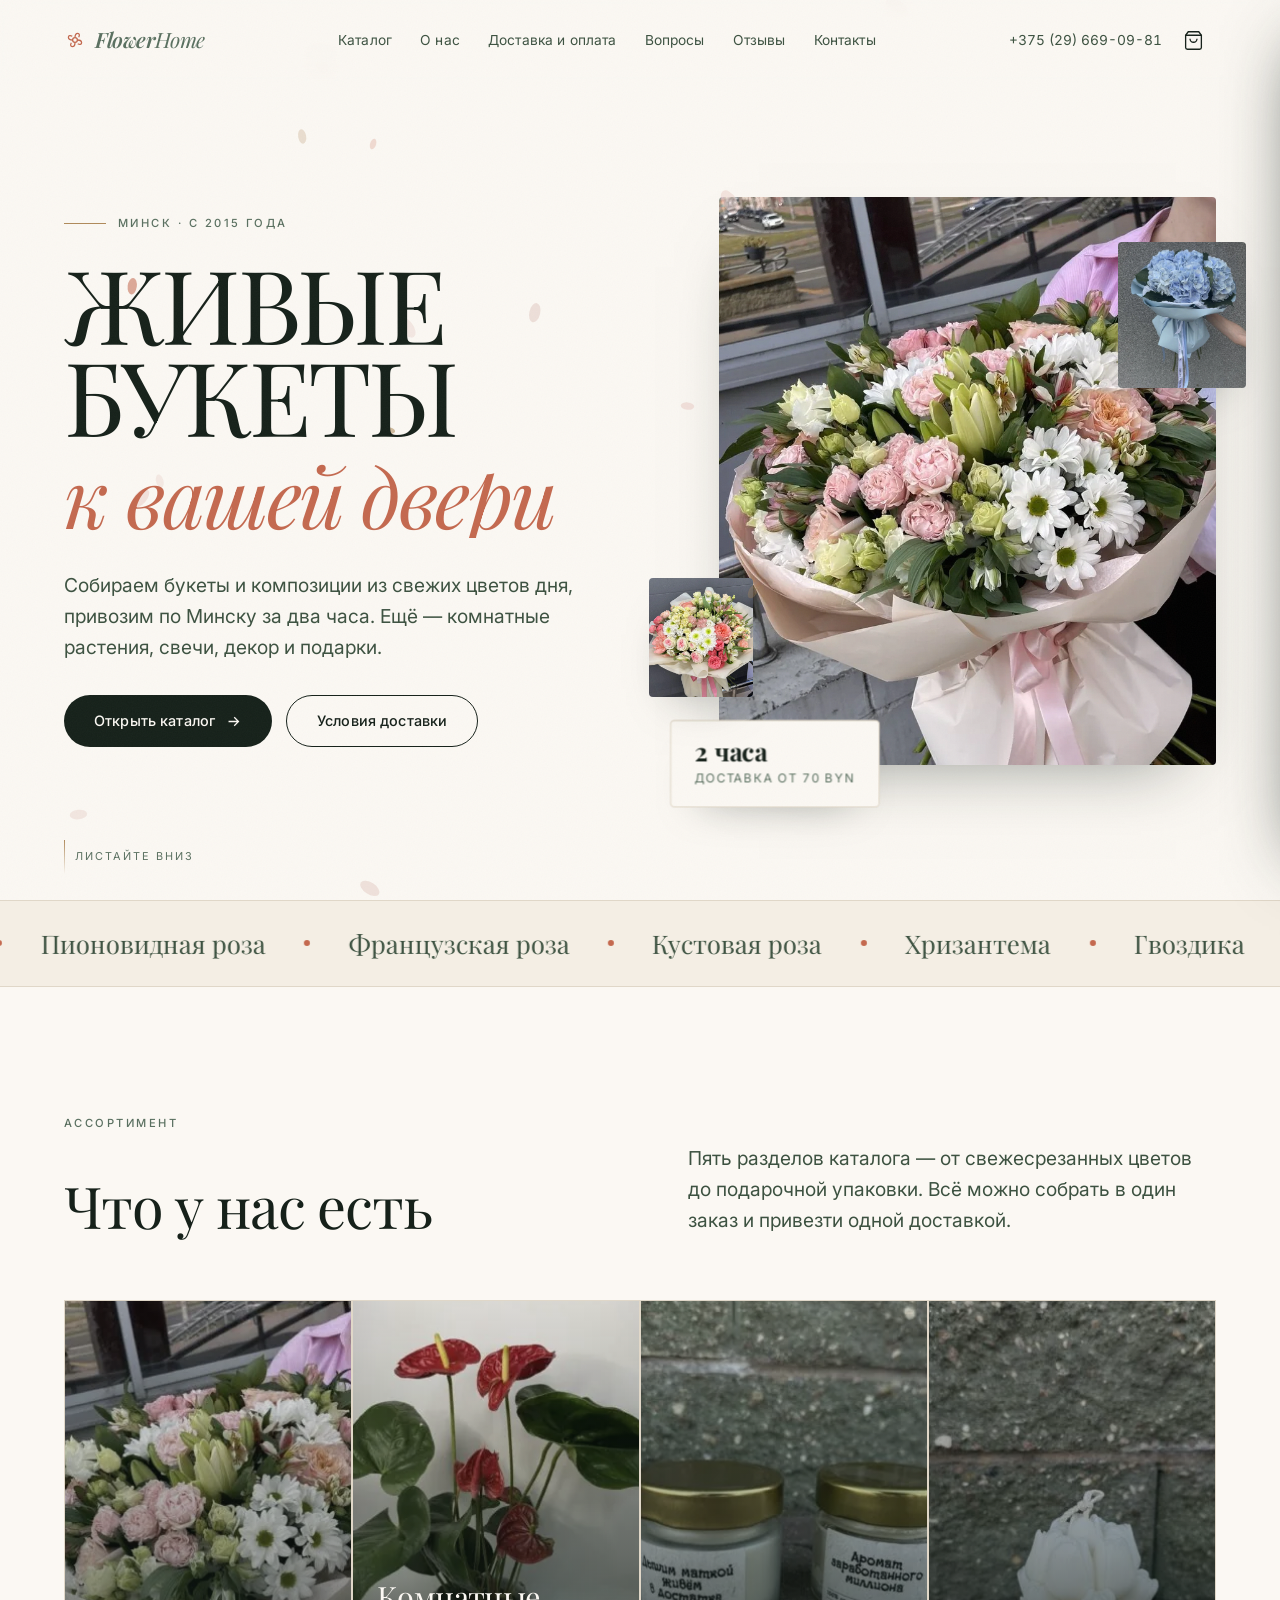
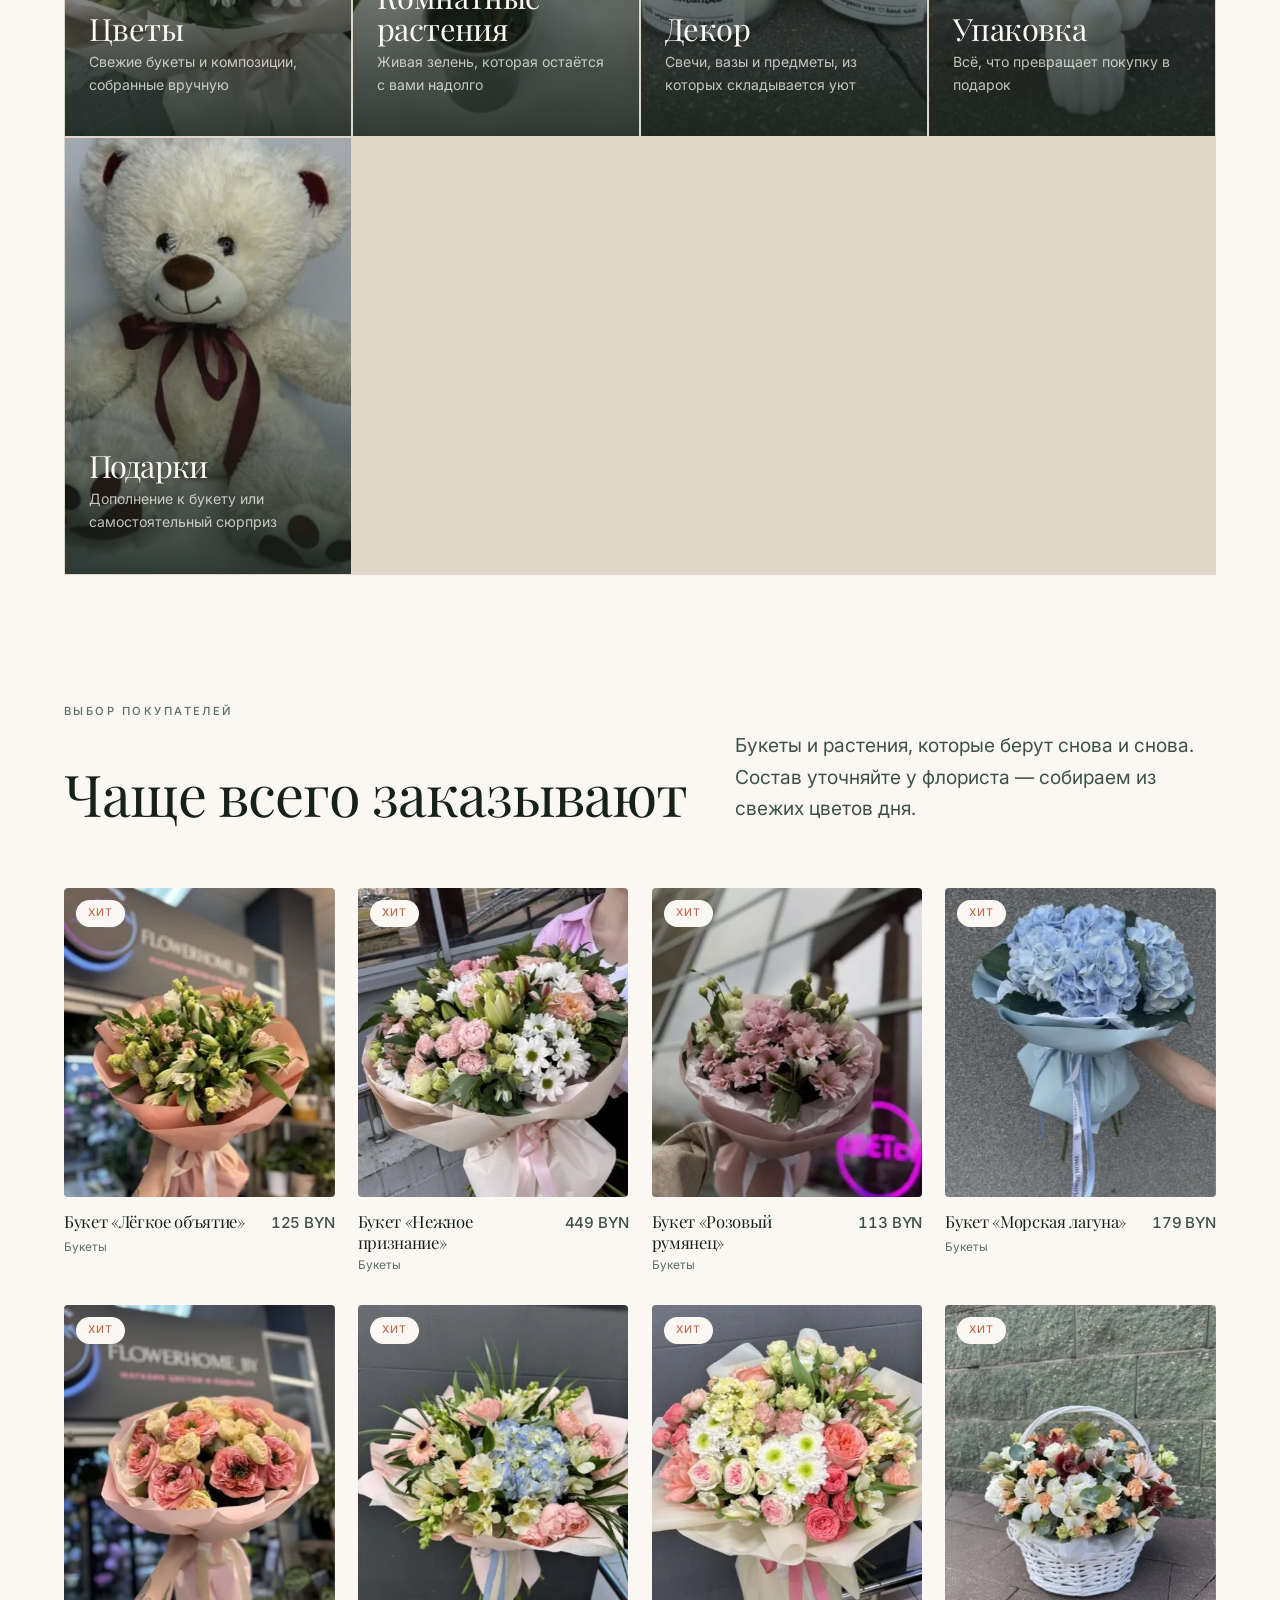
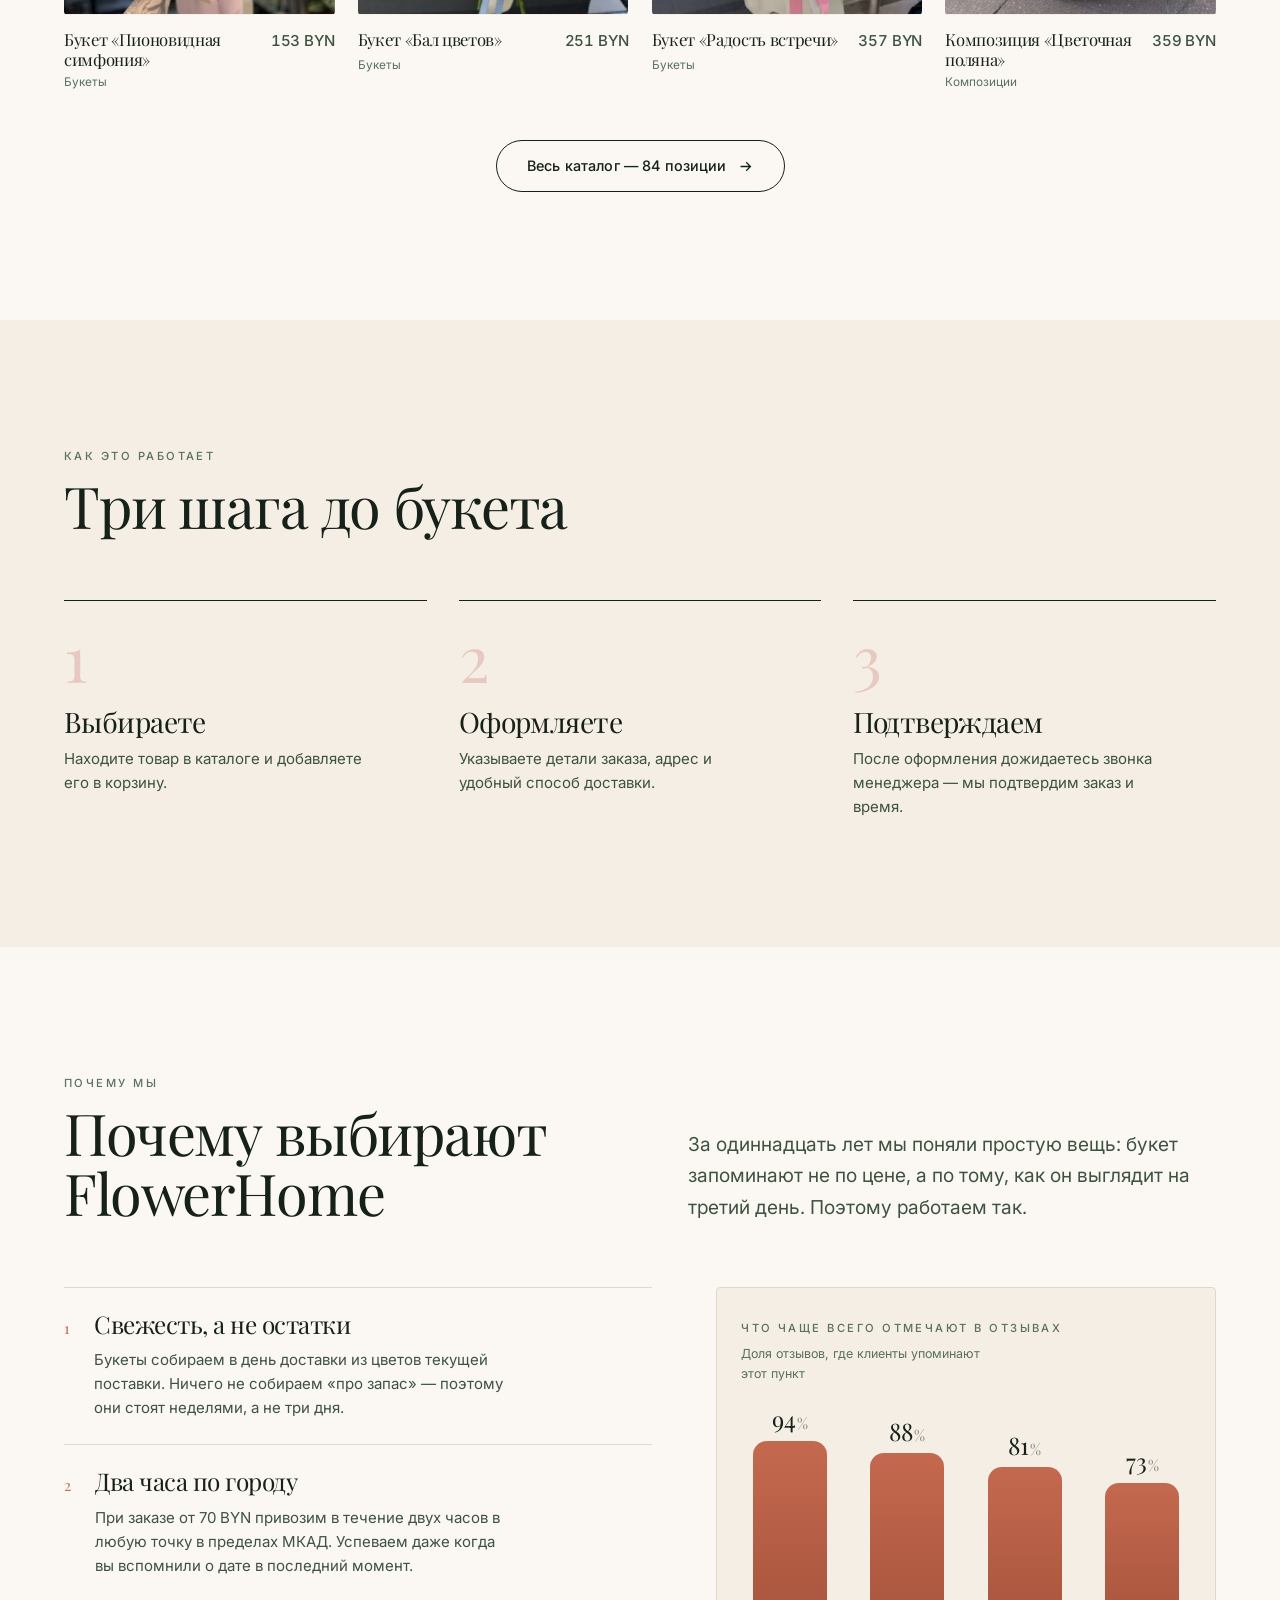
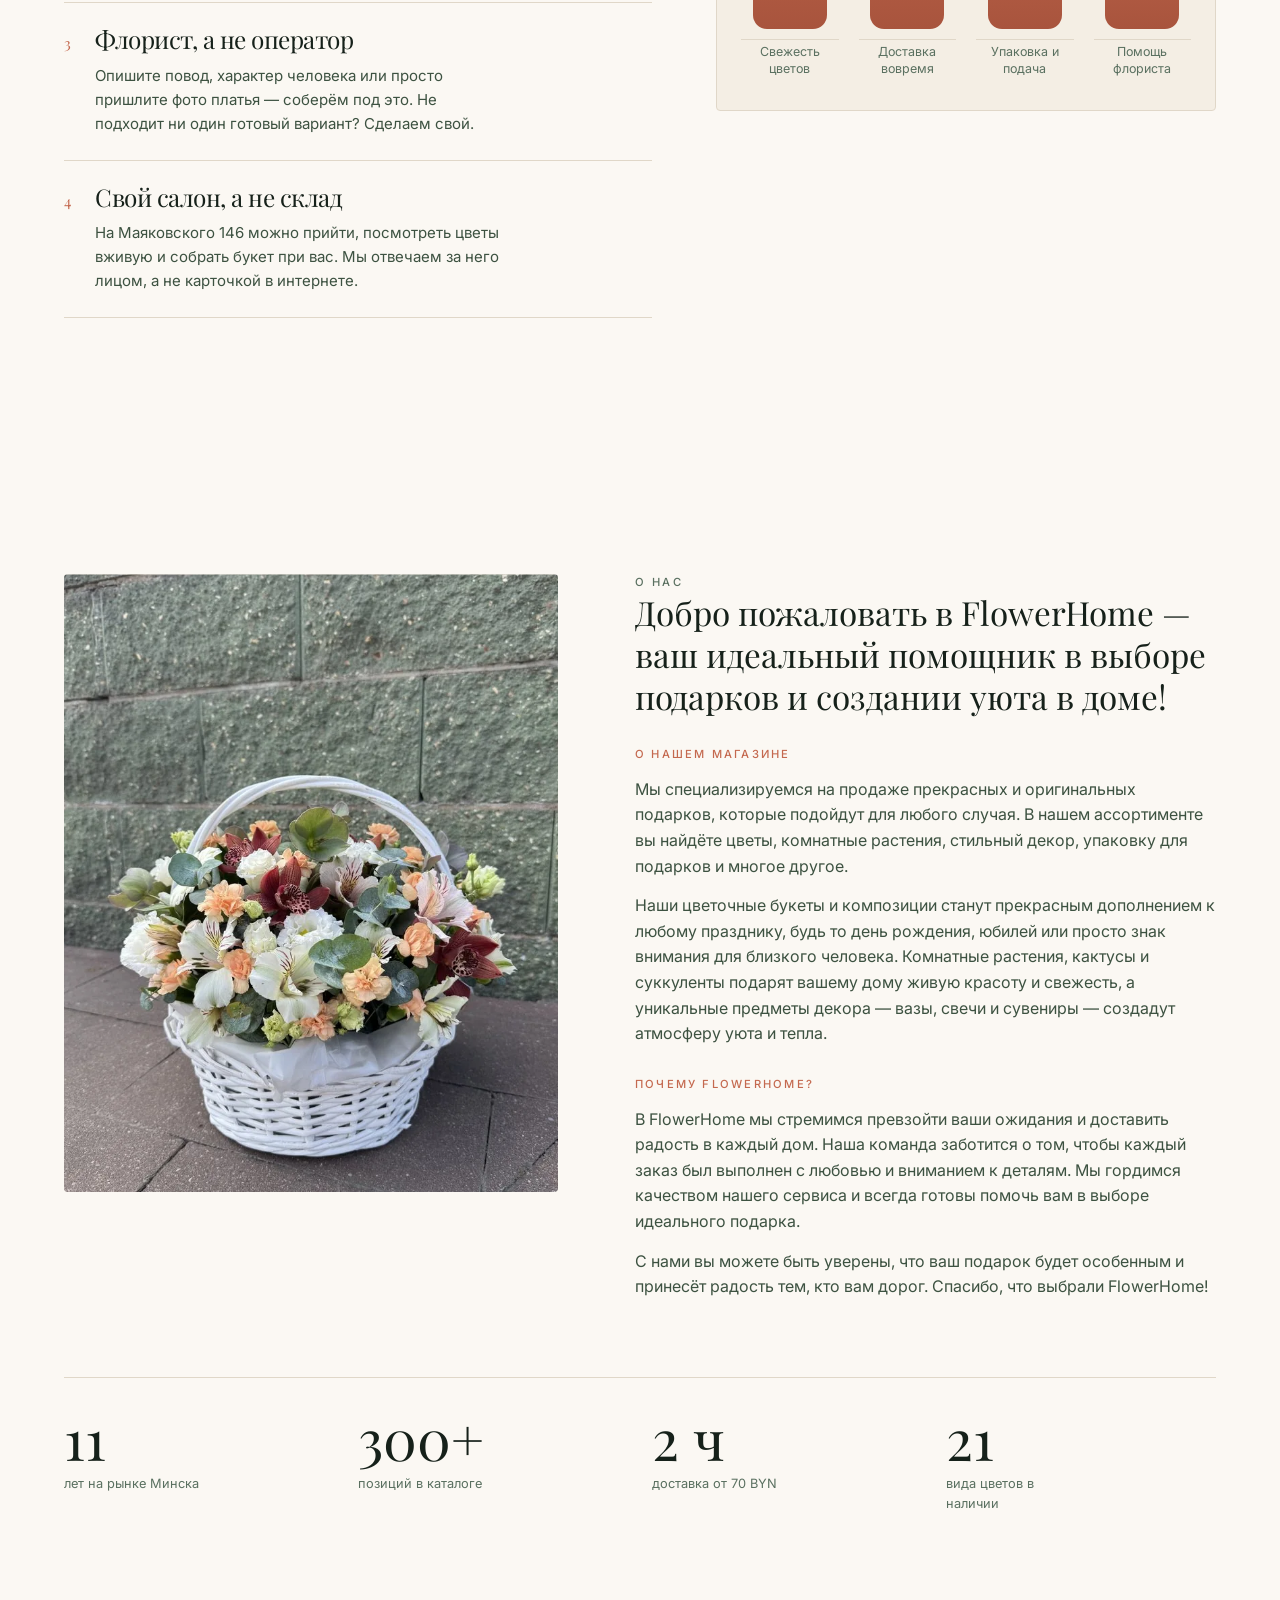
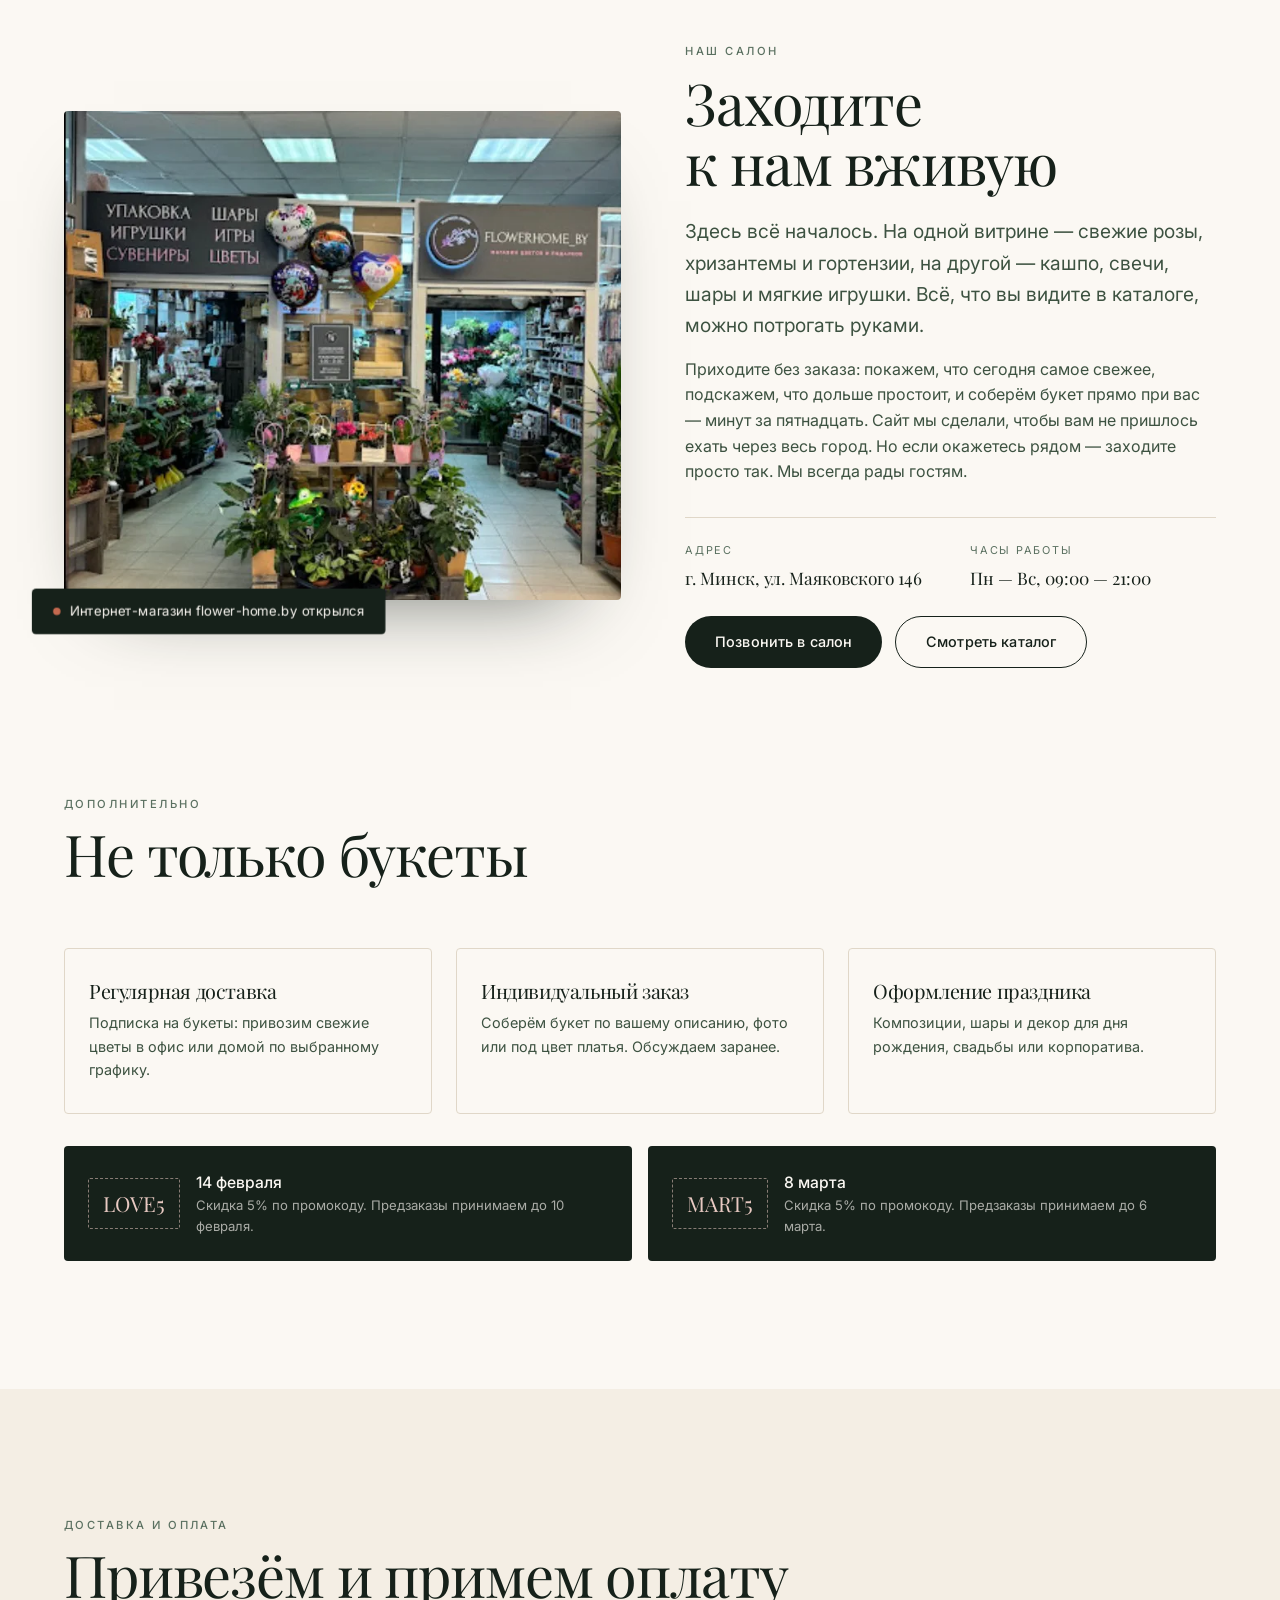
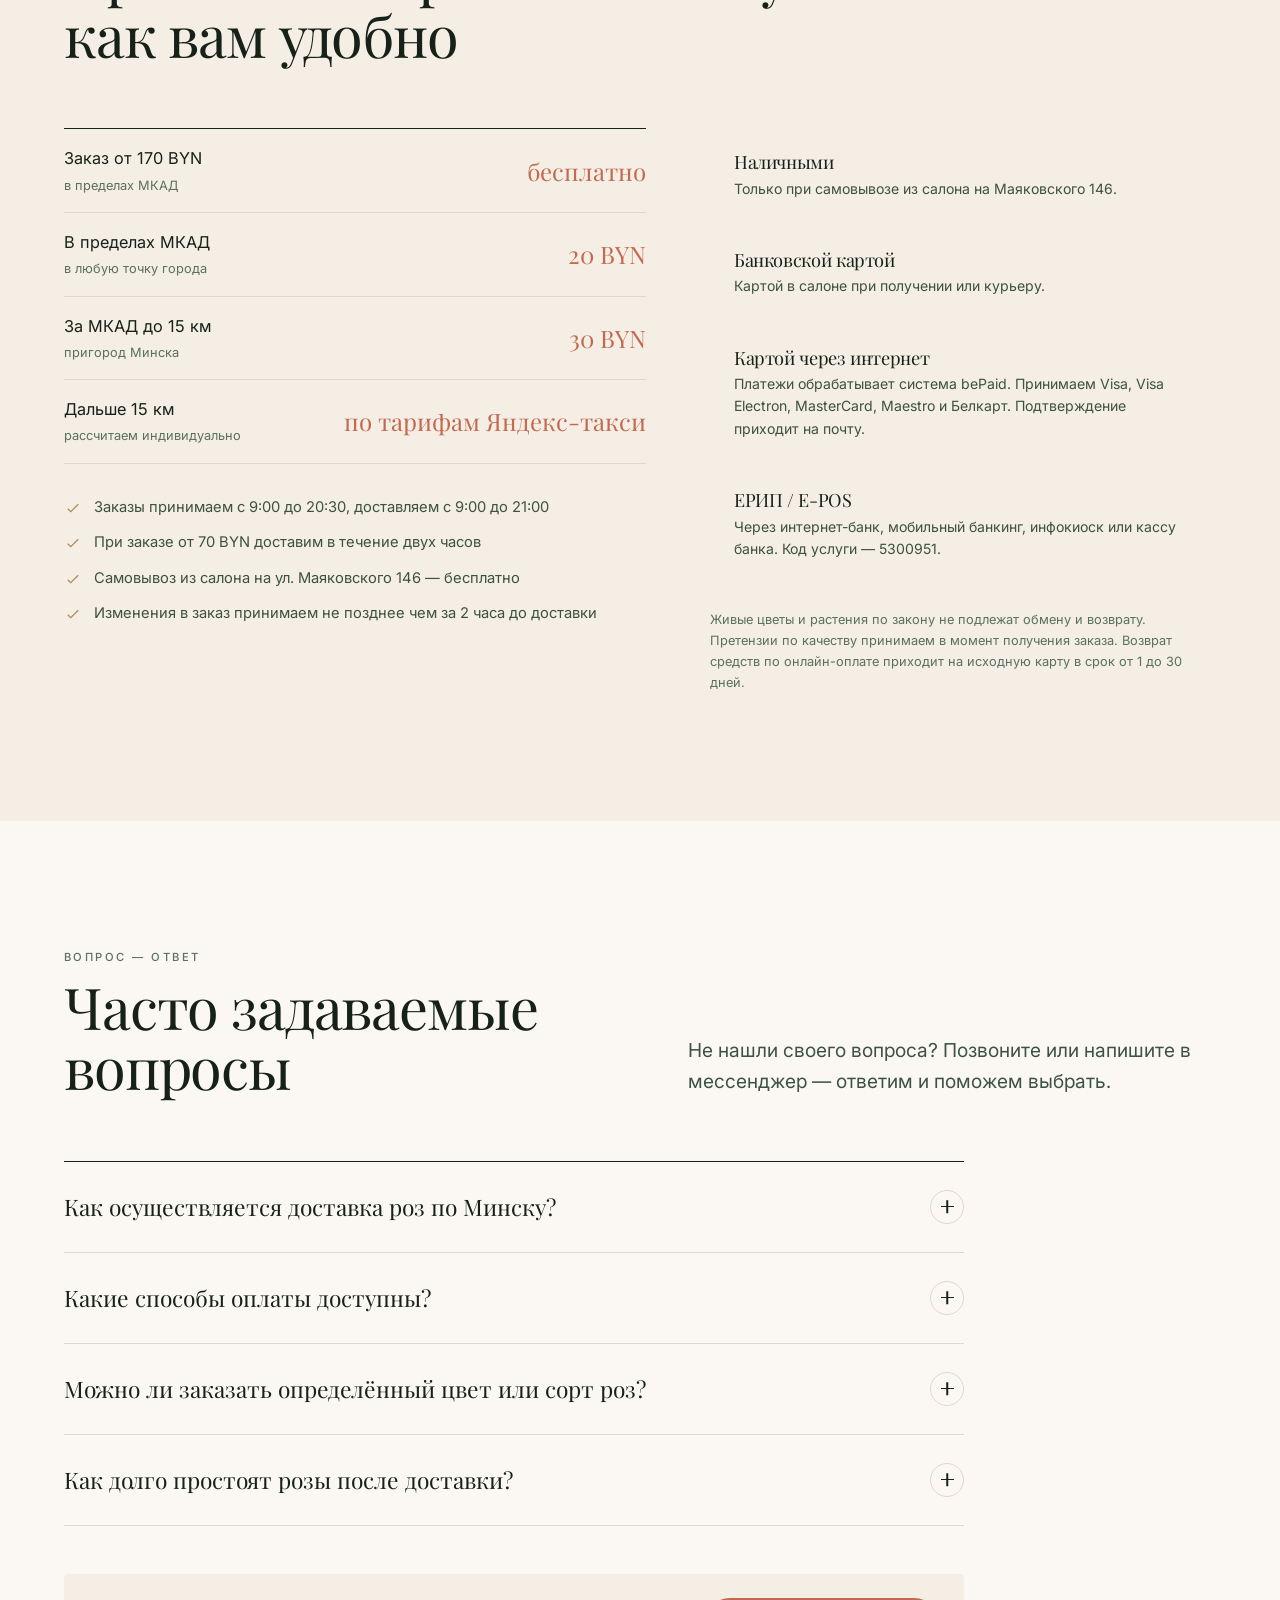
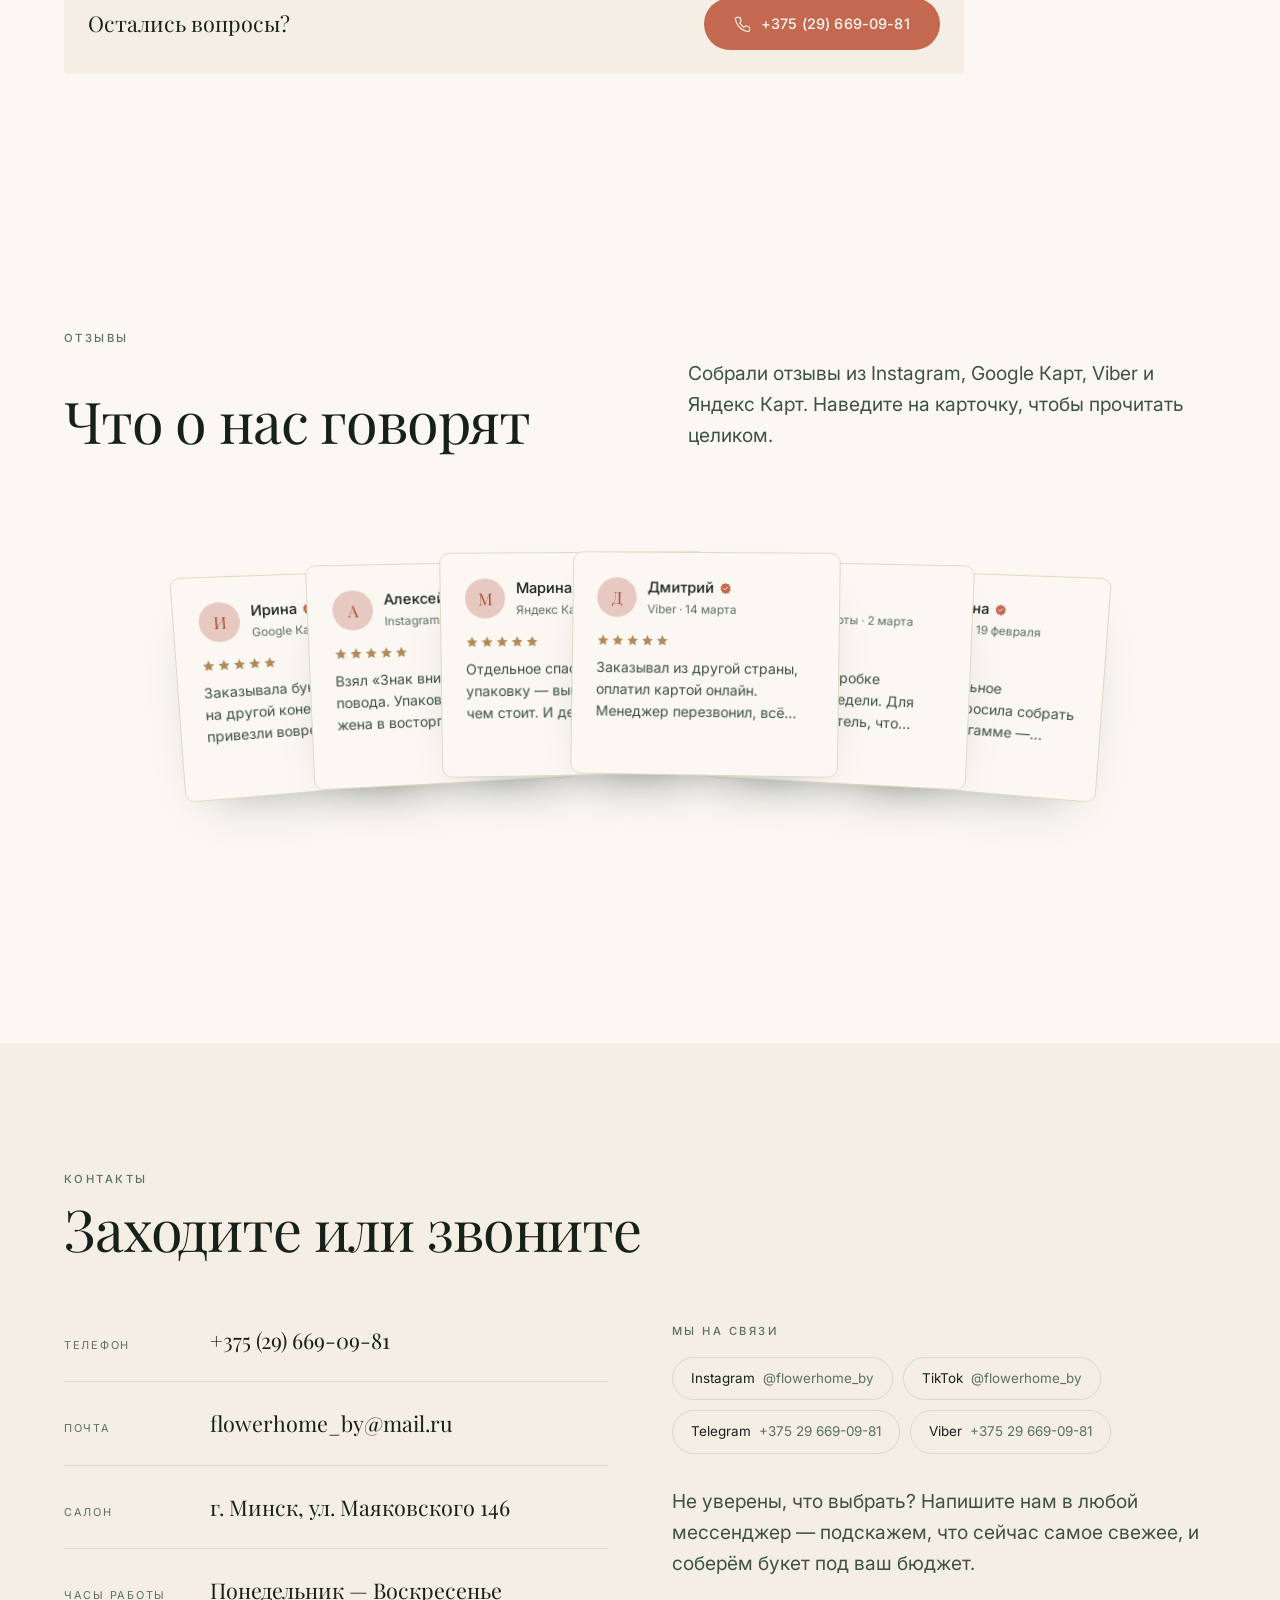
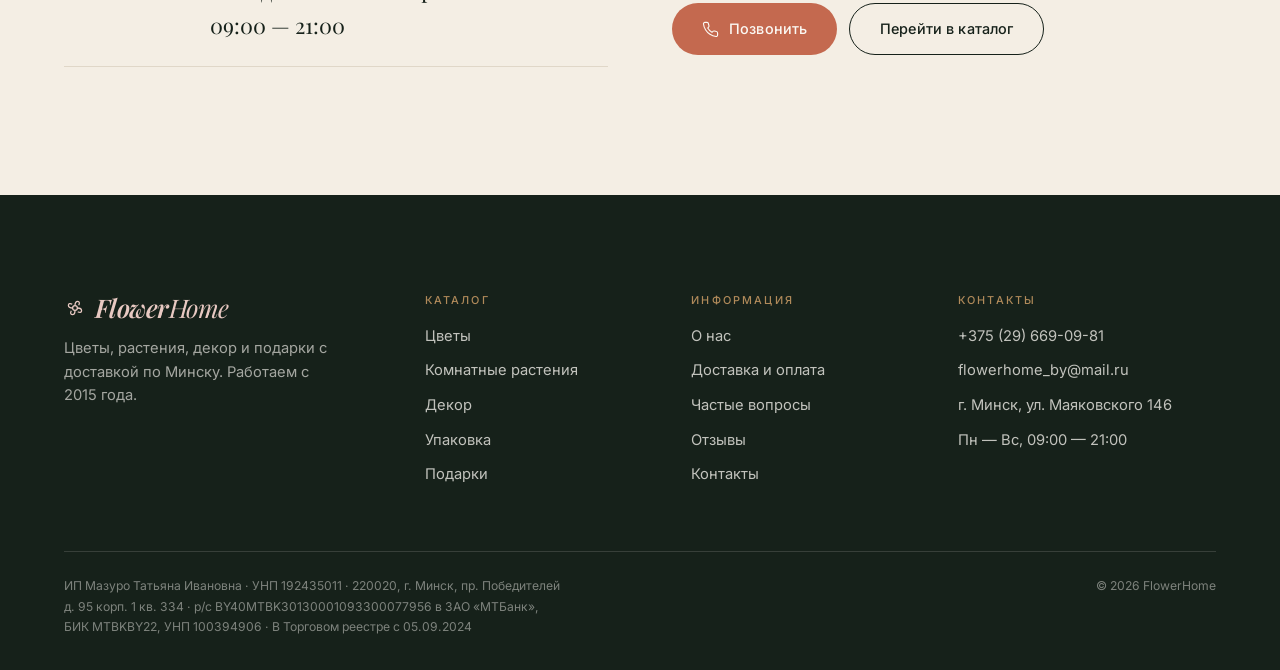
==== commit e9b1828e: "Скорость 64: шрифты выведены из @import, картинки переведены в WebP Шрифты подключались через @impor" ====
--- a/index.html
+++ b/index.html
@@ -5,9 +5,17 @@
 <meta name="viewport" content="width=device-width, initial-scale=1">
 <title>FlowerHome — цветы с доставкой на дом в Минске</title>
 <meta name="description" content="Свежие букеты, композиции, комнатные растения, декор и подарки. Доставка по Минску от 2 часов, при заказе от 170 BYN — бесплатно. ул. Маяковского 146.">
-<link rel="stylesheet" href="css/base.css?v=2">
-<link rel="stylesheet" href="css/layout.css?v=2">
-<link rel="stylesheet" href="css/components.css?v=2">
+<link rel="preconnect" href="https://fonts.googleapis.com">
+<link rel="preconnect" href="https://fonts.gstatic.com" crossorigin>
+<!-- media="print" снимает со шрифтов право задерживать отрисовку,
+     onload возвращает их в дело. display=swap в адресе уже стоял. -->
+<link rel="stylesheet" media="print" onload="this.media='all'"
+      href="https://fonts.googleapis.com/css2?family=Inter:wght@300;400;500;600&family=Playfair+Display:ital,wght@0,400;0,500;0,600;0,700;1,400;1,500&display=swap">
+<noscript><link rel="stylesheet"
+      href="https://fonts.googleapis.com/css2?family=Inter:wght@300;400;500;600&family=Playfair+Display:ital,wght@0,400;0,500;0,600;0,700;1,400;1,500&display=swap"></noscript>
+<link rel="stylesheet" href="css/base.css?v=3">
+<link rel="stylesheet" href="css/layout.css?v=3">
+<link rel="stylesheet" href="css/components.css?v=3">
 <link rel="icon" href="data:image/svg+xml,%3Csvg xmlns='http://www.w3.org/2000/svg' viewBox='0 0 32 32'%3E%3Ctext y='26' font-size='26'%3E%F0%9F%8C%B8%3C/text%3E%3C/svg%3E">
 </head>
 <body>
@@ -21,32 +29,32 @@
   <div class="intro__cols" aria-hidden="true">
     <div class="intro__col" style="--sp:26s">
       <div class="intro__strip">
-        <img src="images/products/nezhnoe-priznanie.jpeg" alt=""><img src="images/products/morskaya-laguna.jpeg" alt=""><img src="images/products/bal-cvetov.jpeg" alt="">
-        <img src="images/products/nezhnoe-priznanie.jpeg" alt=""><img src="images/products/morskaya-laguna.jpeg" alt=""><img src="images/products/bal-cvetov.jpeg" alt="">
+        <img src="images/products/nezhnoe-priznanie.webp" alt=""><img src="images/products/morskaya-laguna.webp" alt=""><img src="images/products/bal-cvetov.webp" alt="">
+        <img src="images/products/nezhnoe-priznanie.webp" alt=""><img src="images/products/morskaya-laguna.webp" alt=""><img src="images/products/bal-cvetov.webp" alt="">
       </div>
     </div>
     <div class="intro__col intro__col--up" style="--sp:32s">
       <div class="intro__strip">
-        <img src="images/products/pionovidnaya-simfoniya.jpeg" alt=""><img src="images/products/k-cvetochnaya-polyana.jpeg" alt=""><img src="images/products/lilovye-pocelui.jpeg" alt="">
-        <img src="images/products/pionovidnaya-simfoniya.jpeg" alt=""><img src="images/products/k-cvetochnaya-polyana.jpeg" alt=""><img src="images/products/lilovye-pocelui.jpeg" alt="">
+        <img src="images/products/pionovidnaya-simfoniya.webp" alt=""><img src="images/products/k-cvetochnaya-polyana.webp" alt=""><img src="images/products/lilovye-pocelui.webp" alt="">
+        <img src="images/products/pionovidnaya-simfoniya.webp" alt=""><img src="images/products/k-cvetochnaya-polyana.webp" alt=""><img src="images/products/lilovye-pocelui.webp" alt="">
       </div>
     </div>
     <div class="intro__col" style="--sp:23s">
       <div class="intro__strip">
-        <img src="images/products/rozovyy-rumyanec.jpeg" alt=""><img src="images/products/zolotoe-serdce.jpeg" alt=""><img src="images/products/legkoe-obyatie.jpeg" alt="">
-        <img src="images/products/rozovyy-rumyanec.jpeg" alt=""><img src="images/products/zolotoe-serdce.jpeg" alt=""><img src="images/products/legkoe-obyatie.jpeg" alt="">
+        <img src="images/products/rozovyy-rumyanec.webp" alt=""><img src="images/products/zolotoe-serdce.webp" alt=""><img src="images/products/legkoe-obyatie.webp" alt="">
+        <img src="images/products/rozovyy-rumyanec.webp" alt=""><img src="images/products/zolotoe-serdce.webp" alt=""><img src="images/products/legkoe-obyatie.webp" alt="">
       </div>
     </div>
     <div class="intro__col intro__col--up" style="--sp:29s">
       <div class="intro__strip">
-        <img src="images/products/radost-vstrechi.jpeg" alt=""><img src="images/products/k-eyforiya.jpeg" alt=""><img src="images/products/solnechnyy-zakat.jpeg" alt="">
-        <img src="images/products/radost-vstrechi.jpeg" alt=""><img src="images/products/k-eyforiya.jpeg" alt=""><img src="images/products/solnechnyy-zakat.jpeg" alt="">
+        <img src="images/products/radost-vstrechi.webp" alt=""><img src="images/products/k-eyforiya.webp" alt=""><img src="images/products/solnechnyy-zakat.webp" alt="">
+        <img src="images/products/radost-vstrechi.webp" alt=""><img src="images/products/k-eyforiya.webp" alt=""><img src="images/products/solnechnyy-zakat.webp" alt="">
       </div>
     </div>
     <div class="intro__col" style="--sp:35s">
       <div class="intro__strip">
-        <img src="images/products/gimn-vesne.jpeg" alt=""><img src="images/products/svidanie-v-parizhe.jpeg" alt=""><img src="images/products/k-parizhskiy-shik.jpg" alt="">
-        <img src="images/products/gimn-vesne.jpeg" alt=""><img src="images/products/svidanie-v-parizhe.jpeg" alt=""><img src="images/products/k-parizhskiy-shik.jpg" alt="">
+        <img src="images/products/gimn-vesne.webp" alt=""><img src="images/products/svidanie-v-parizhe.webp" alt=""><img src="images/products/k-parizhskiy-shik.webp" alt="">
+        <img src="images/products/gimn-vesne.webp" alt=""><img src="images/products/svidanie-v-parizhe.webp" alt=""><img src="images/products/k-parizhskiy-shik.webp" alt="">
       </div>
     </div>
   </div>
@@ -152,14 +160,14 @@
 
       <div class="hero__art" id="heroArt">
         <div class="hero__card" id="heroCard">
-          <img src="images/hero/hero-1.jpeg" alt="Авторский букет FlowerHome в пастельных тонах" width="800" height="914">
+          <img src="images/hero/hero-1.webp" alt="Авторский букет FlowerHome в пастельных тонах" width="800" height="914">
           <div class="hero__badge">
             <strong>2 часа</strong>
             <span>доставка от 70 BYN</span>
           </div>
         </div>
-        <img class="hero__float hero__float--a" data-depth="0.05" src="images/hero/hero-3.jpeg" alt="" aria-hidden="true" loading="lazy">
-        <img class="hero__float hero__float--b" data-depth="0.09" src="images/hero/hero-6.jpeg" alt="" aria-hidden="true" loading="lazy">
+        <img class="hero__float hero__float--a" data-depth="0.05" src="images/hero/hero-3.webp" alt="" aria-hidden="true" loading="lazy">
+        <img class="hero__float hero__float--b" data-depth="0.09" src="images/hero/hero-6.webp" alt="" aria-hidden="true" loading="lazy">
       </div>
     </div>
 
@@ -251,7 +259,7 @@
     <div class="wrap">
       <div class="about">
         <div class="about__art" data-reveal-clip>
-          <img src="images/hero/hero-2.jpeg" alt="Крупная цветочная композиция работы флористов FlowerHome" loading="lazy" width="800" height="914">
+          <img src="images/hero/hero-2.webp" alt="Крупная цветочная композиция работы флористов FlowerHome" loading="lazy" width="800" height="914">
         </div>
 
         <div>
@@ -295,7 +303,7 @@
       <div class="salon__grid">
         <div class="salon__art" id="salonArt">
           <div class="salon__frame" id="salonFrame">
-            <img src="images/hero/salon.jpeg"
+            <img src="images/hero/salon.webp"
                  alt="Салон FlowerHome на улице Маяковского 146: витрины с цветами, кашпо, шарами и подарками"
                  loading="lazy" width="680" height="597">
             <span class="salon__badge">Интернет-магазин flower-home.by открылся</span>
--- a/css/base.css
+++ b/css/base.css
@@ -2,7 +2,10 @@
    FlowerHome — токены, сброс, типографика
    ============================================================ */
 
-@import url('https://fonts.googleapis.com/css2?family=Inter:wght@300;400;500;600&family=Playfair+Display:ital,wght@0,400;0,500;0,600;0,700;1,400;1,500&display=swap');
+/* Шрифты переехали в <link> в шапке index.html. Через @import браузер
+   узнавал о них только после того, как скачал и разобрал этот файл —
+   получалась цепочка вместо параллельной загрузки, и отрисовка ждала
+   лишние две секунды. */
 
 :root {
   /* палитра */
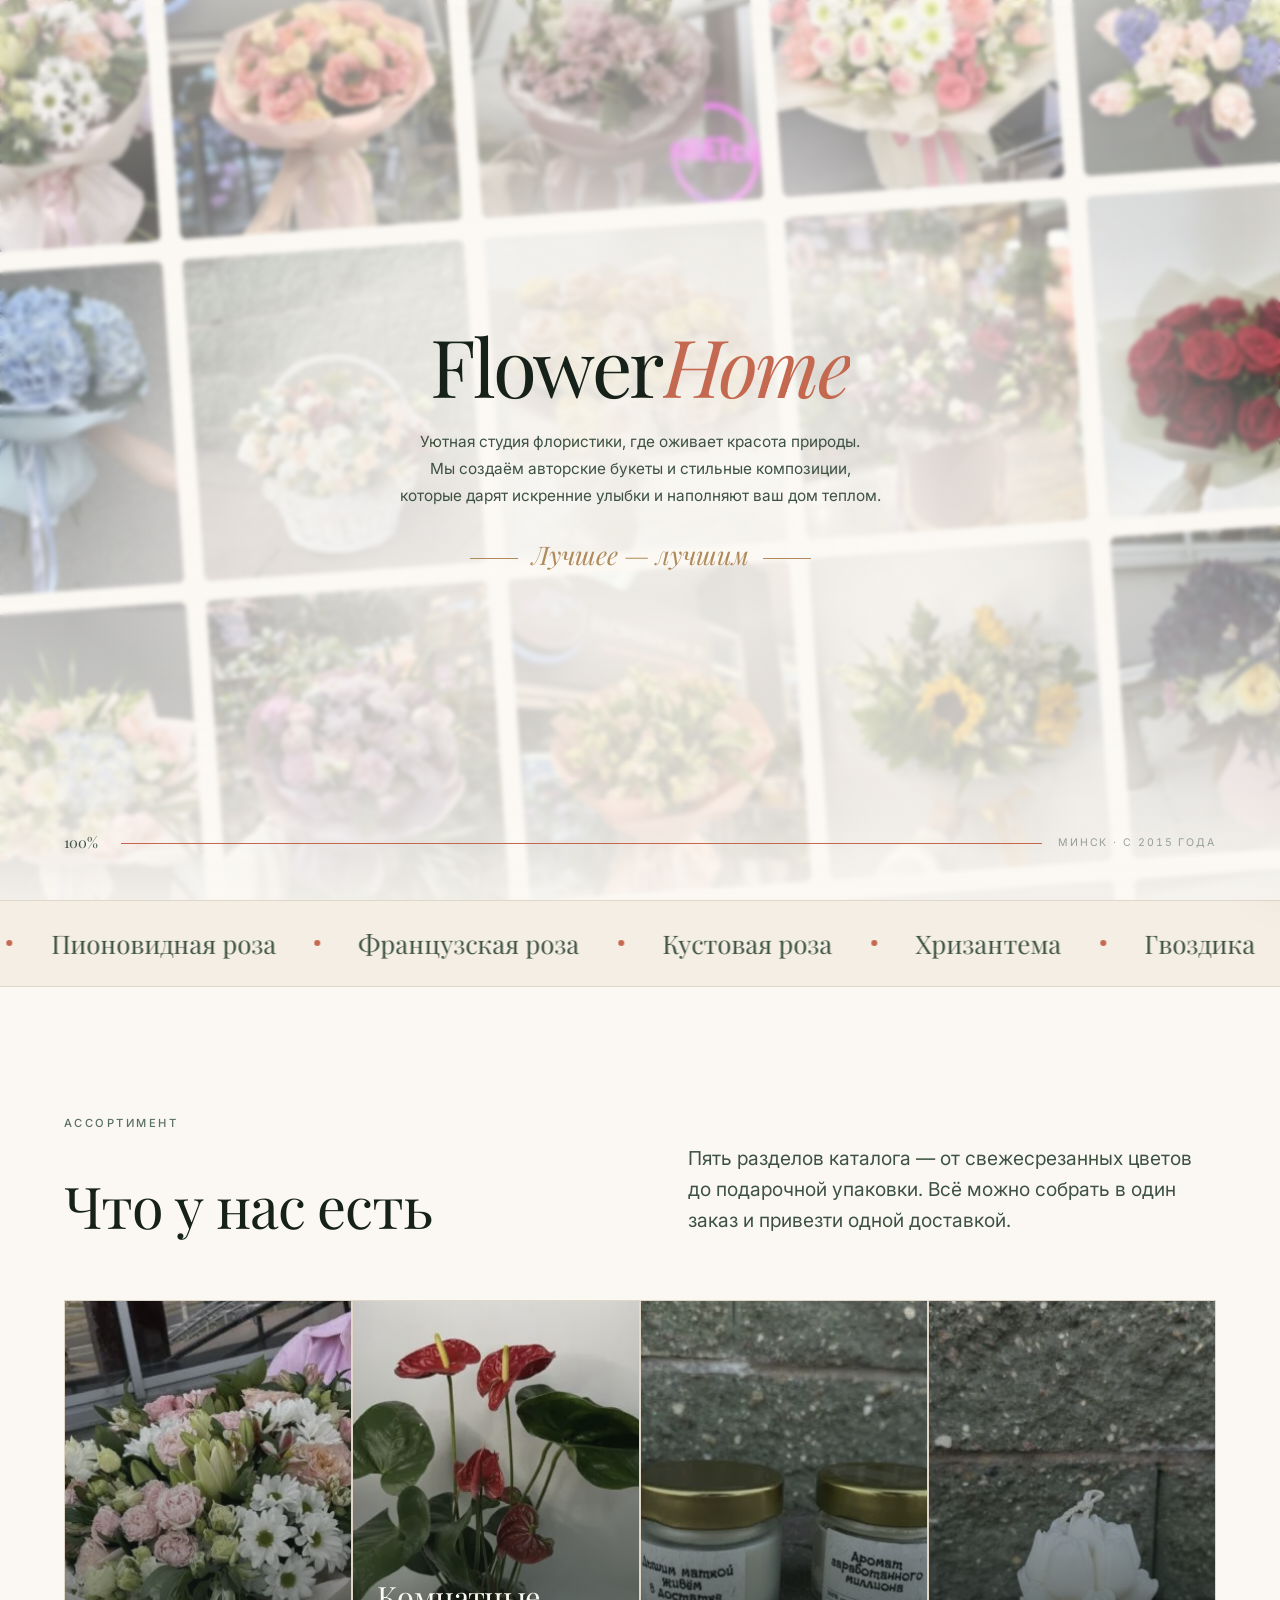
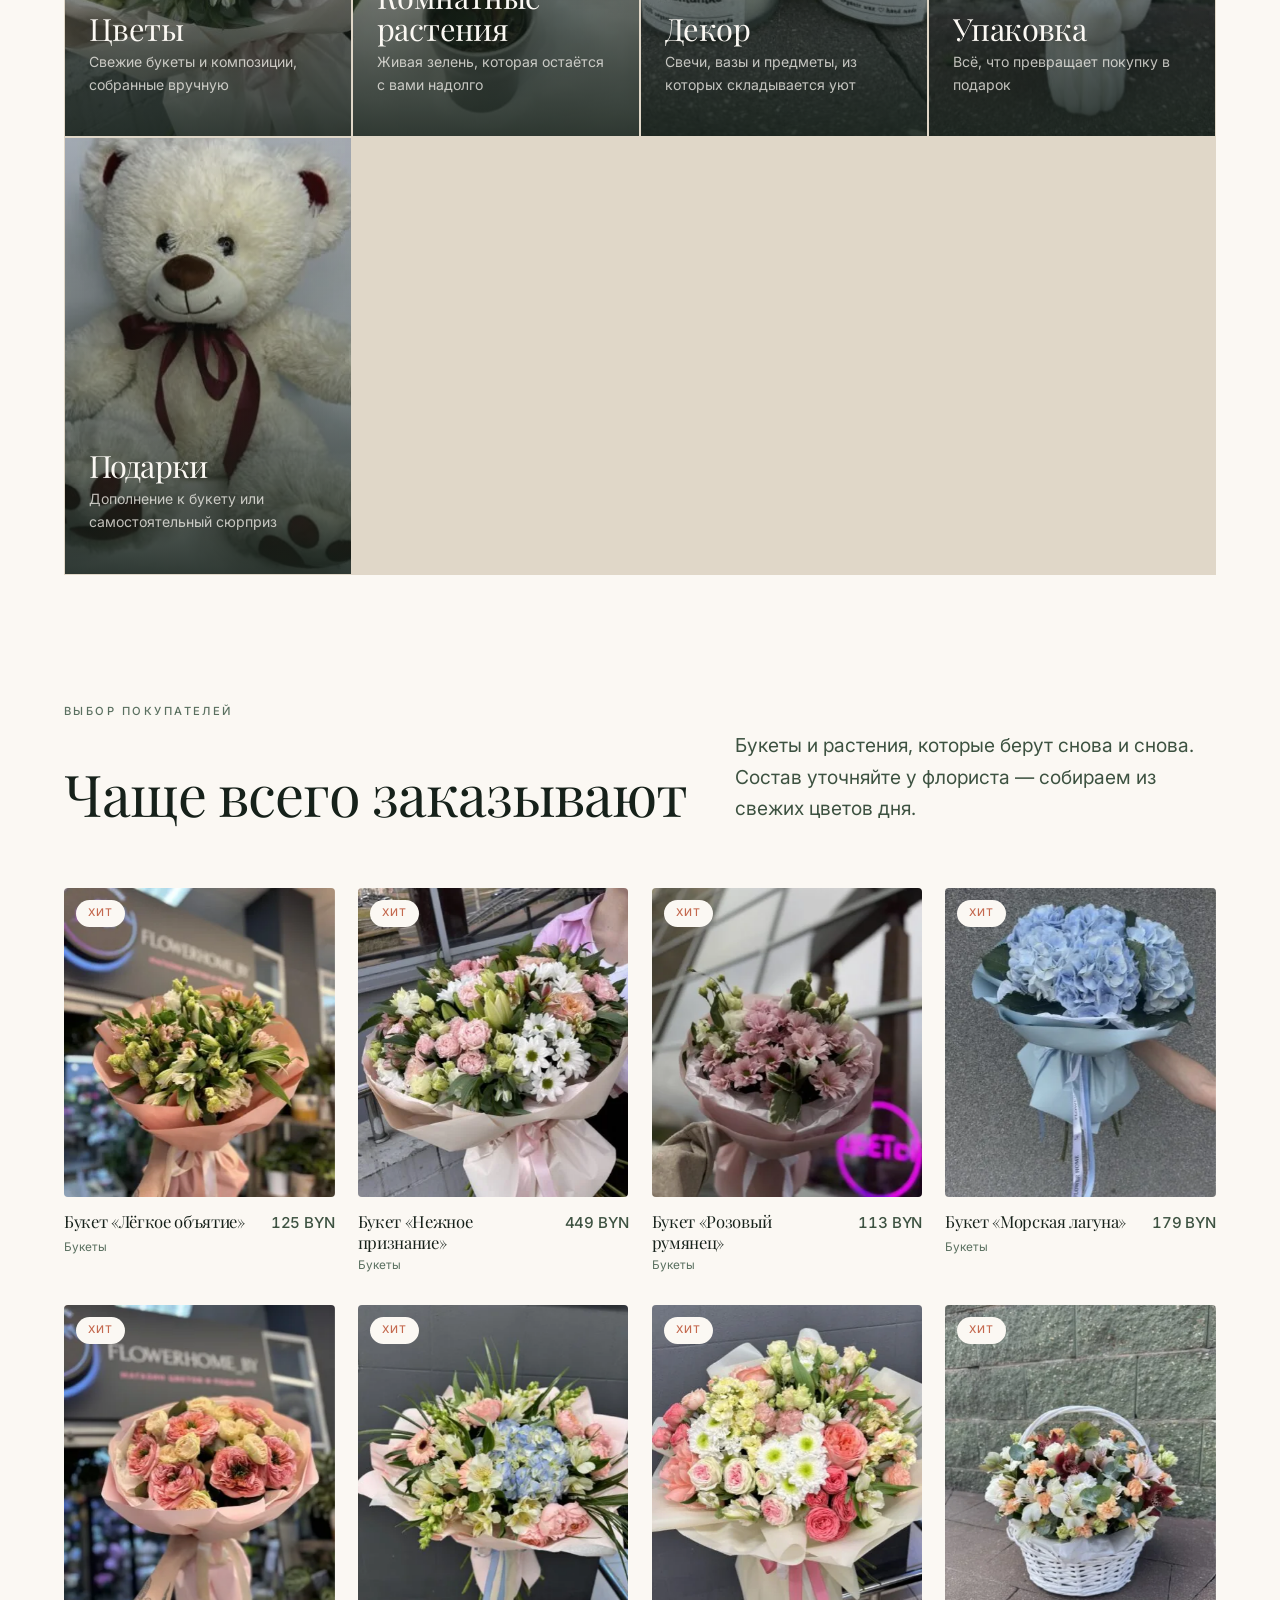
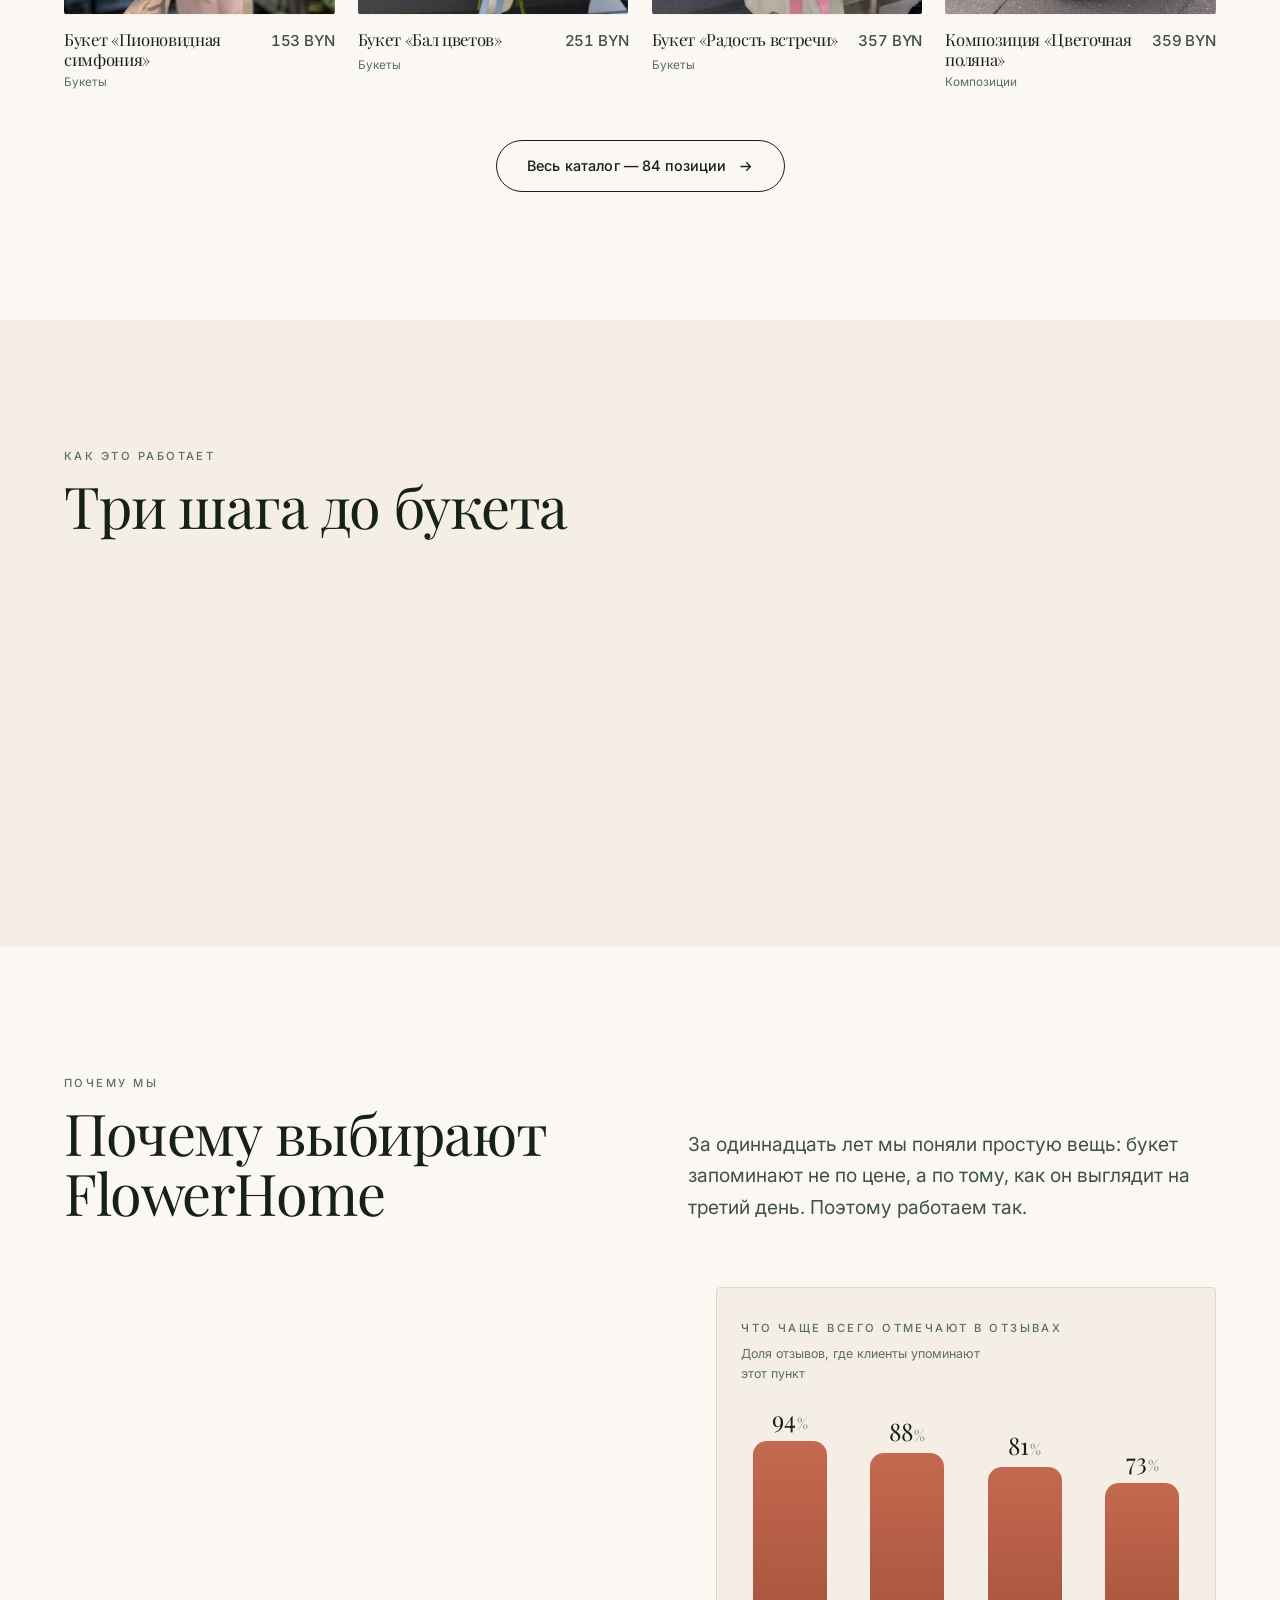
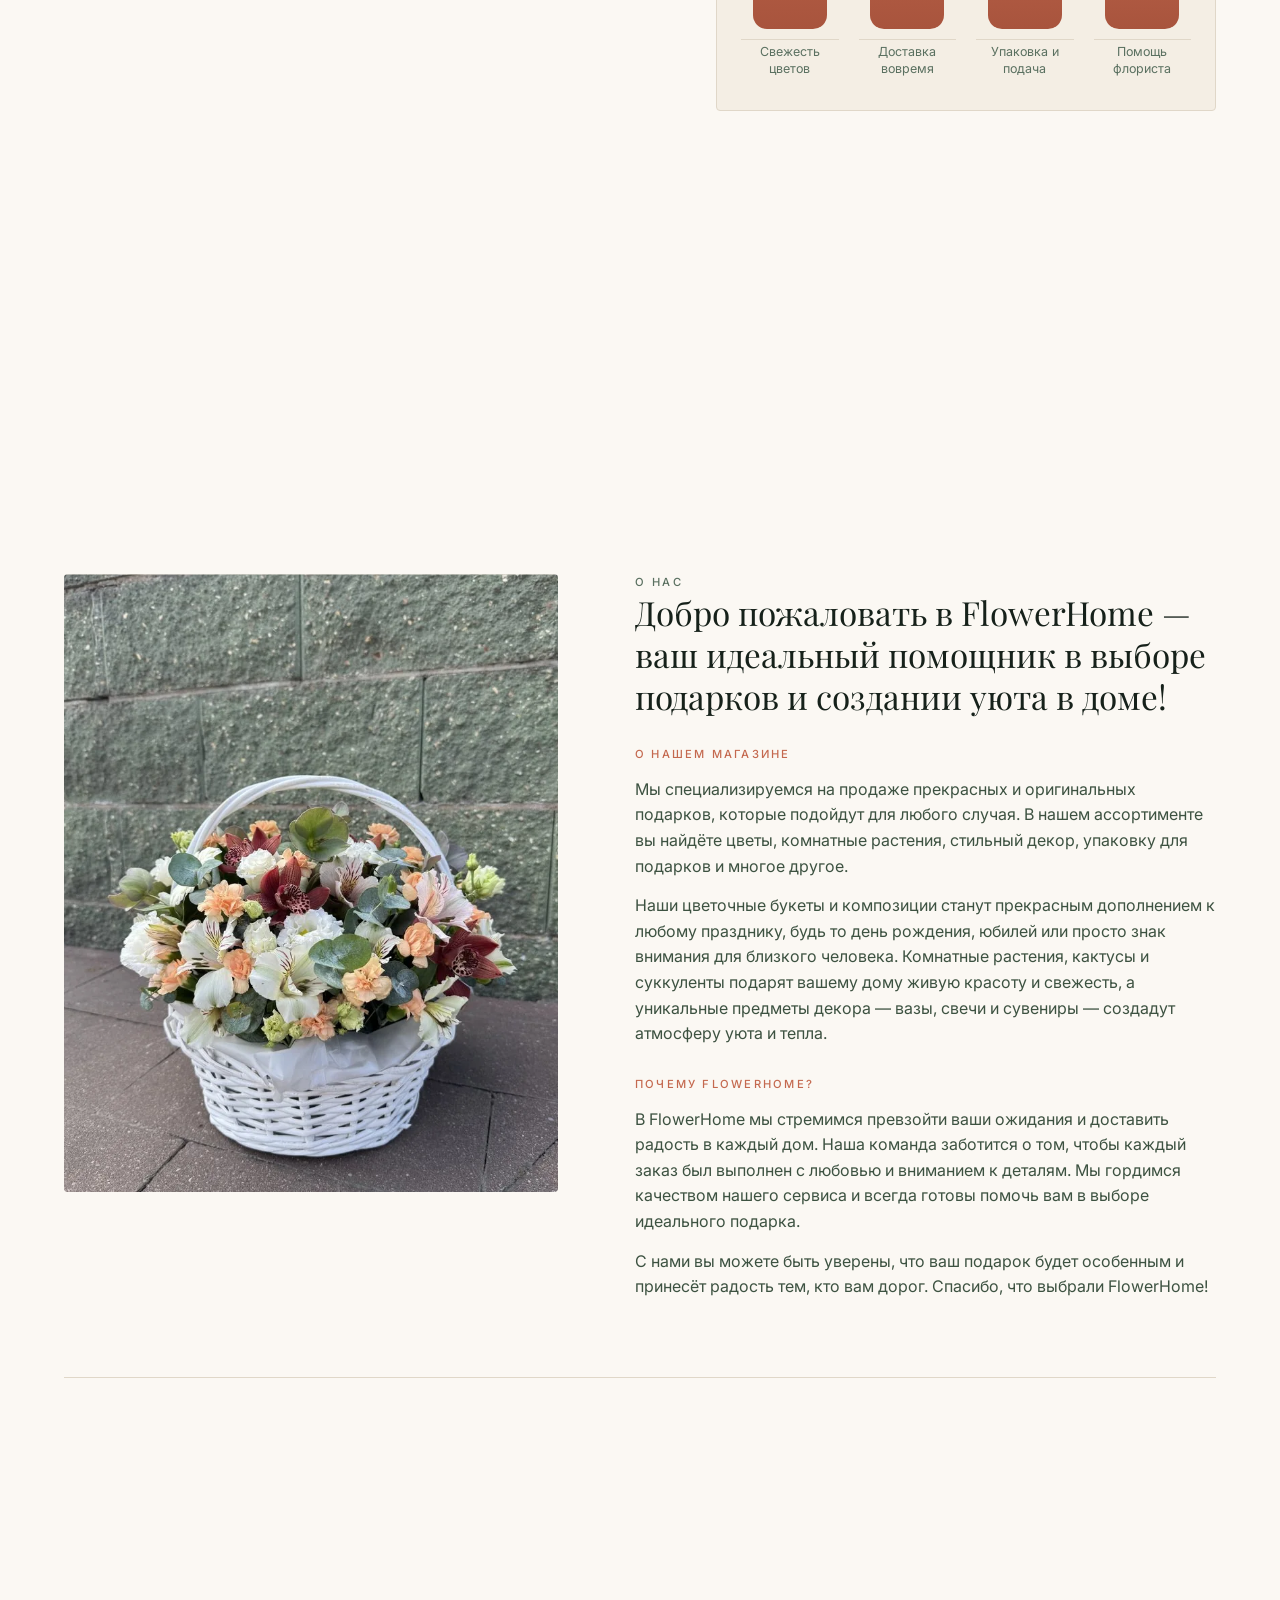
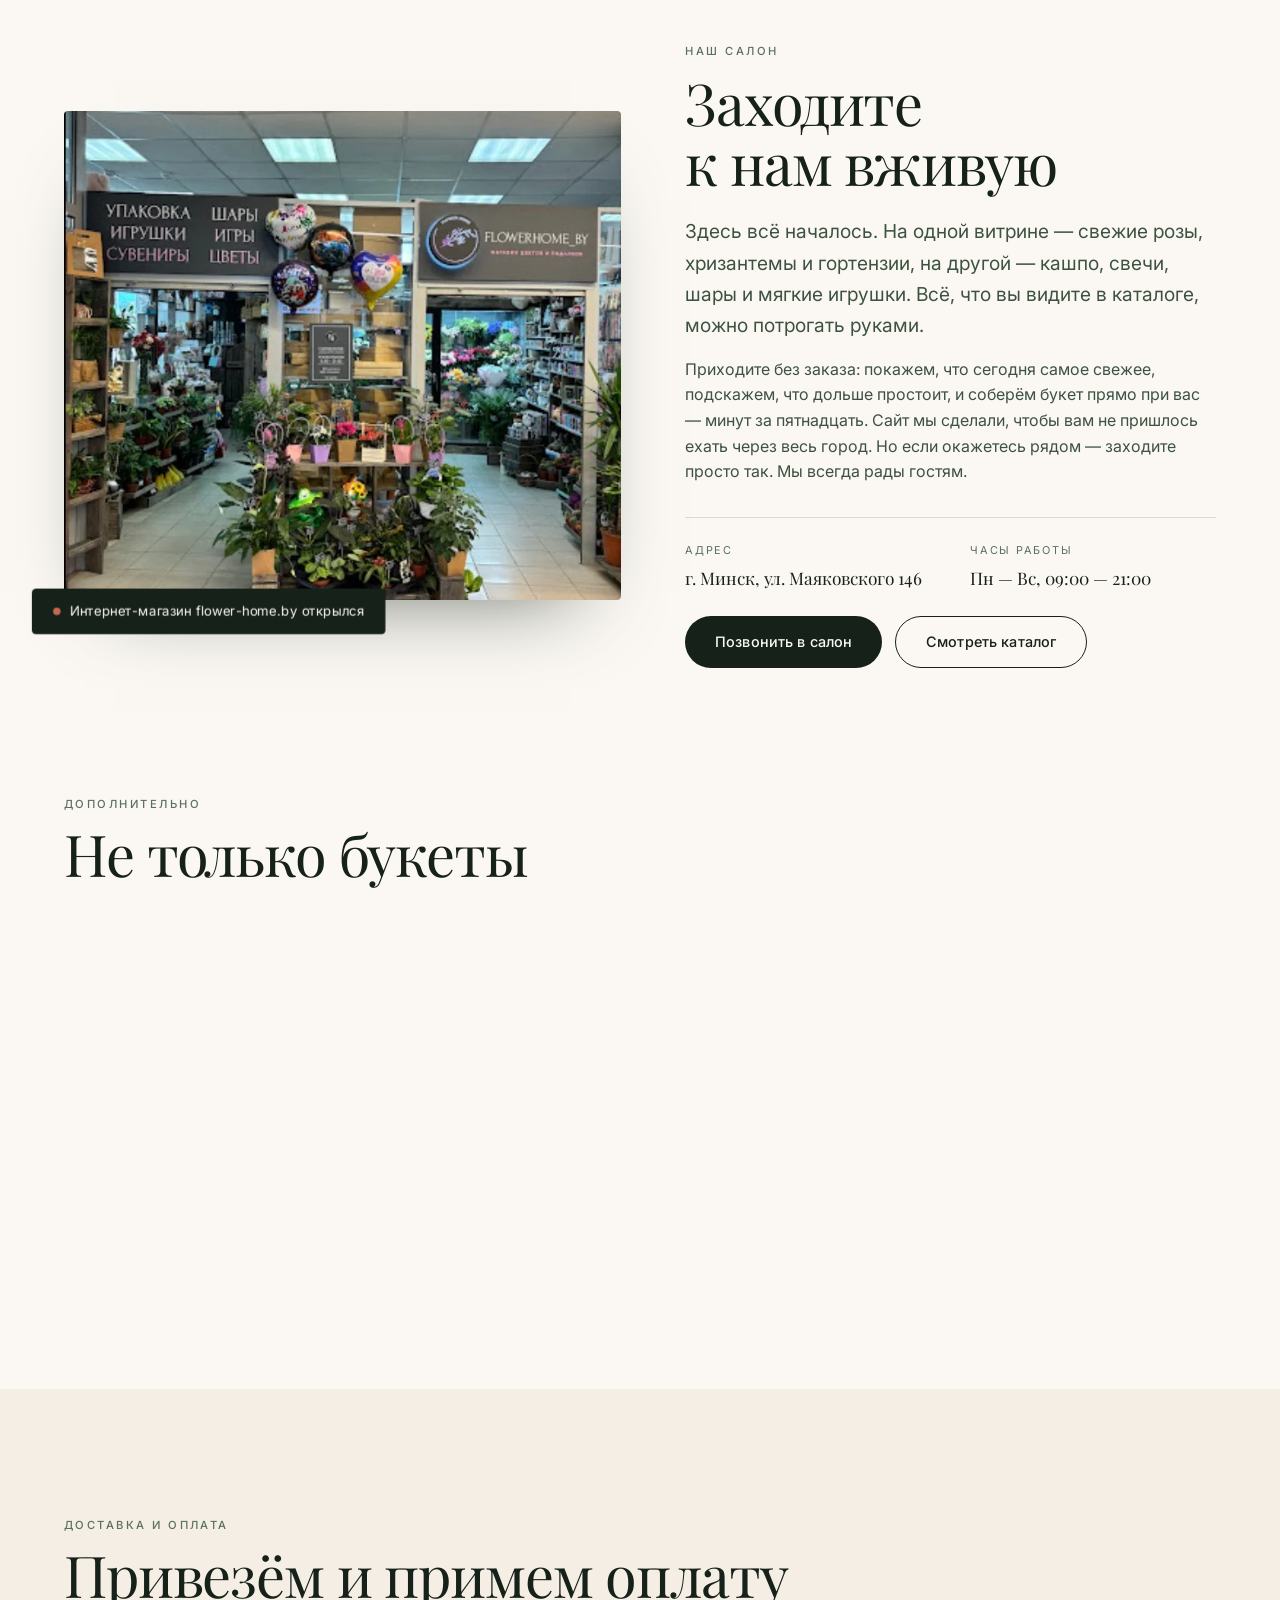
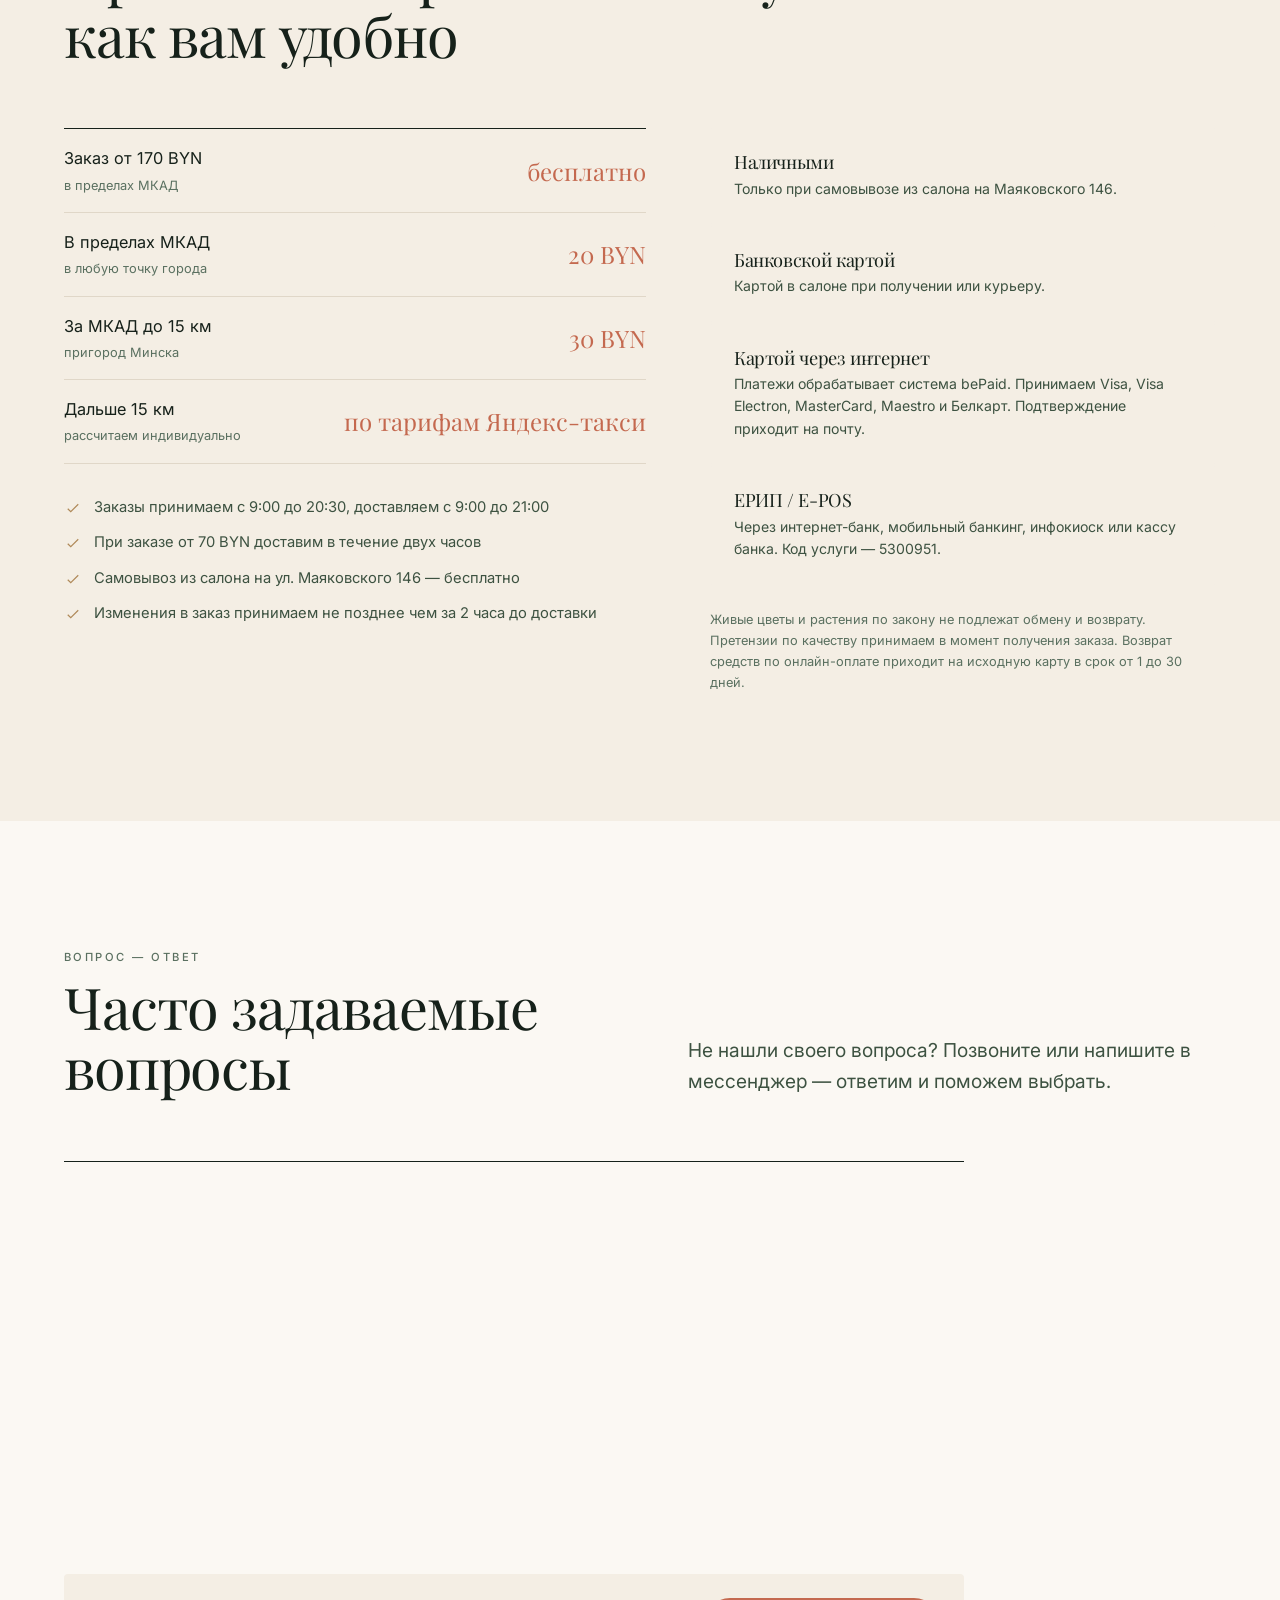
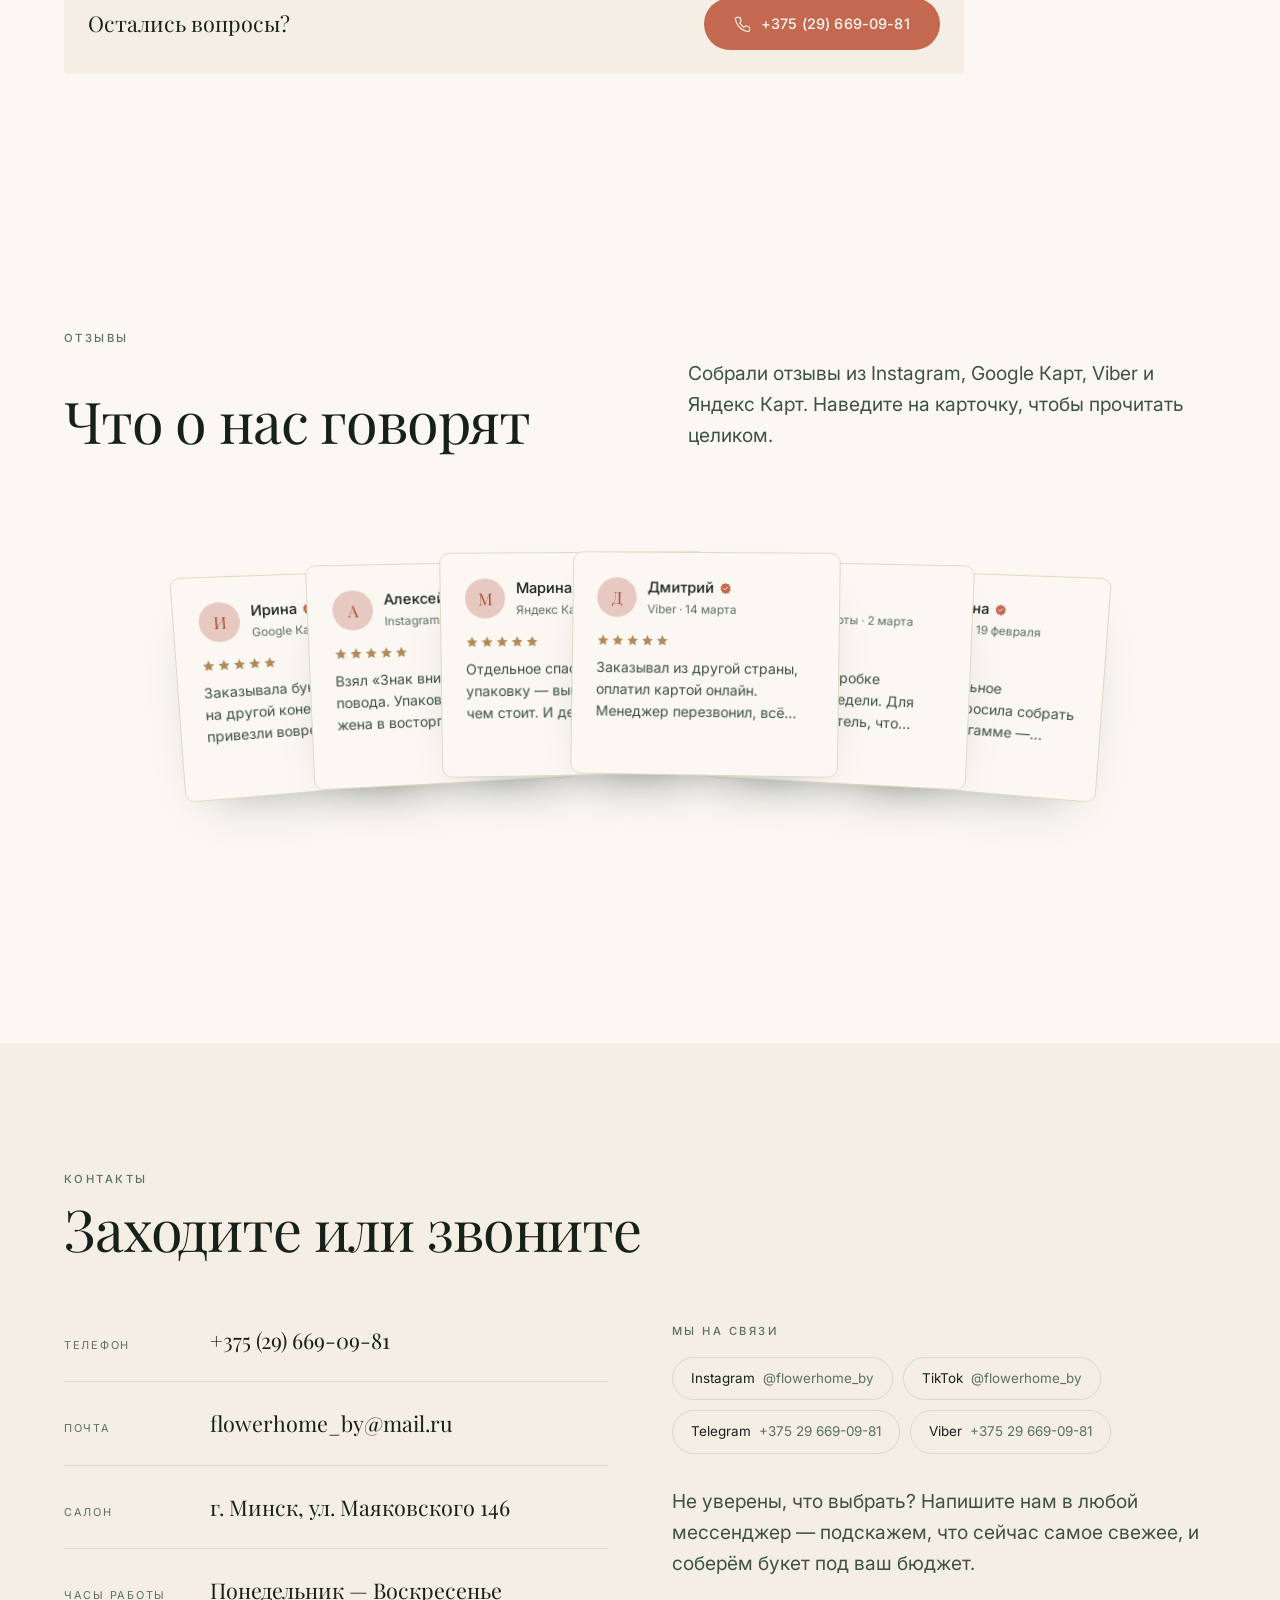
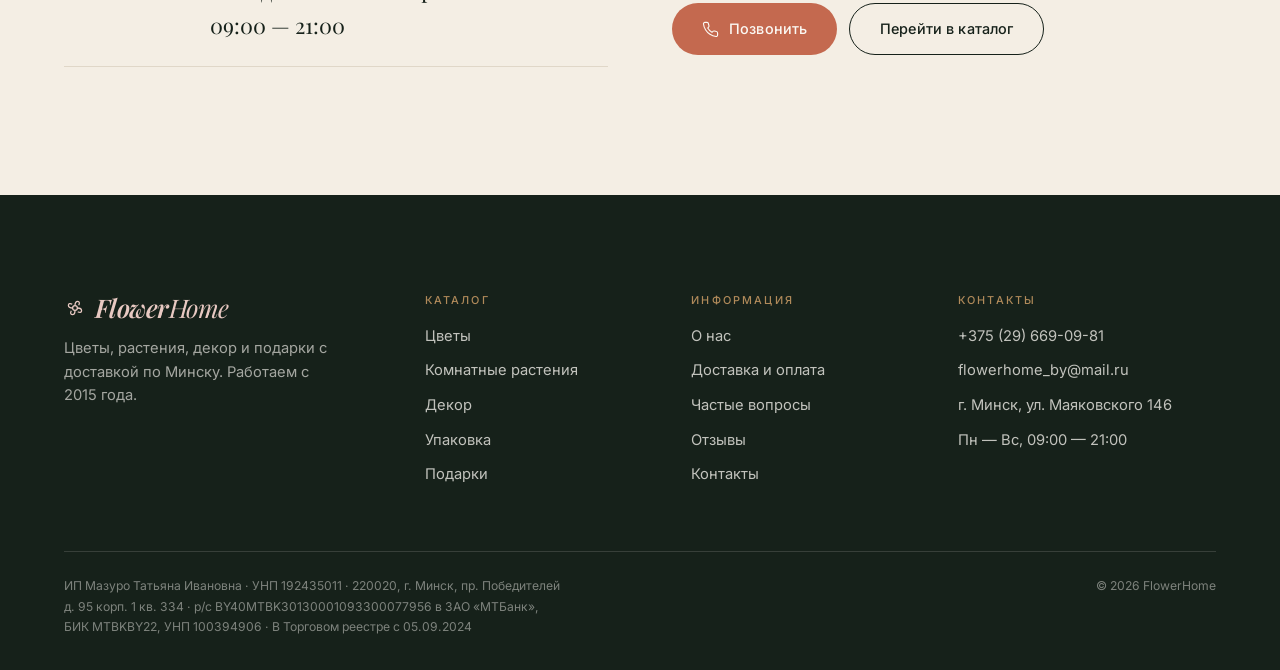
==== commit 020a35bc: "Нижние разделы после отрисовки, плавающие картинки по размеру показа Десять разделов рисовались одни" ====
--- a/index.html
+++ b/index.html
@@ -166,8 +166,8 @@
             <span>доставка от 70 BYN</span>
           </div>
         </div>
-        <img class="hero__float hero__float--a" data-depth="0.05" src="images/hero/hero-3.webp" alt="" aria-hidden="true" loading="lazy">
-        <img class="hero__float hero__float--b" data-depth="0.09" src="images/hero/hero-6.webp" alt="" aria-hidden="true" loading="lazy">
+        <img class="hero__float hero__float--a" data-depth="0.05" src="images/hero/hero-3-320.webp" srcset="images/hero/hero-3-320.webp 320w, images/hero/hero-3.webp 800w" sizes="(max-width:900px) 25vw, 220px" alt="" aria-hidden="true" loading="lazy" width="800" height="914">
+        <img class="hero__float hero__float--b" data-depth="0.09" src="images/hero/hero-6-320.webp" srcset="images/hero/hero-6-320.webp 320w, images/hero/hero-6.webp 800w" sizes="(max-width:900px) 25vw, 220px" alt="" aria-hidden="true" loading="lazy" width="800" height="914">
       </div>
     </div>
 
@@ -570,9 +570,9 @@
 
 <div class="toast" id="toast" role="status" aria-live="polite"></div>
 
-<script src="js/data.js?v=2"></script>
-<script src="js/cart.js?v=2"></script>
-<script src="js/app.js?v=2"></script>
-<script src="js/animations.js?v=2"></script>
+<script src="js/data.js?v=3"></script>
+<script src="js/cart.js?v=3"></script>
+<script src="js/app.js?v=3"></script>
+<script src="js/animations.js?v=3"></script>
 </body>
 </html>
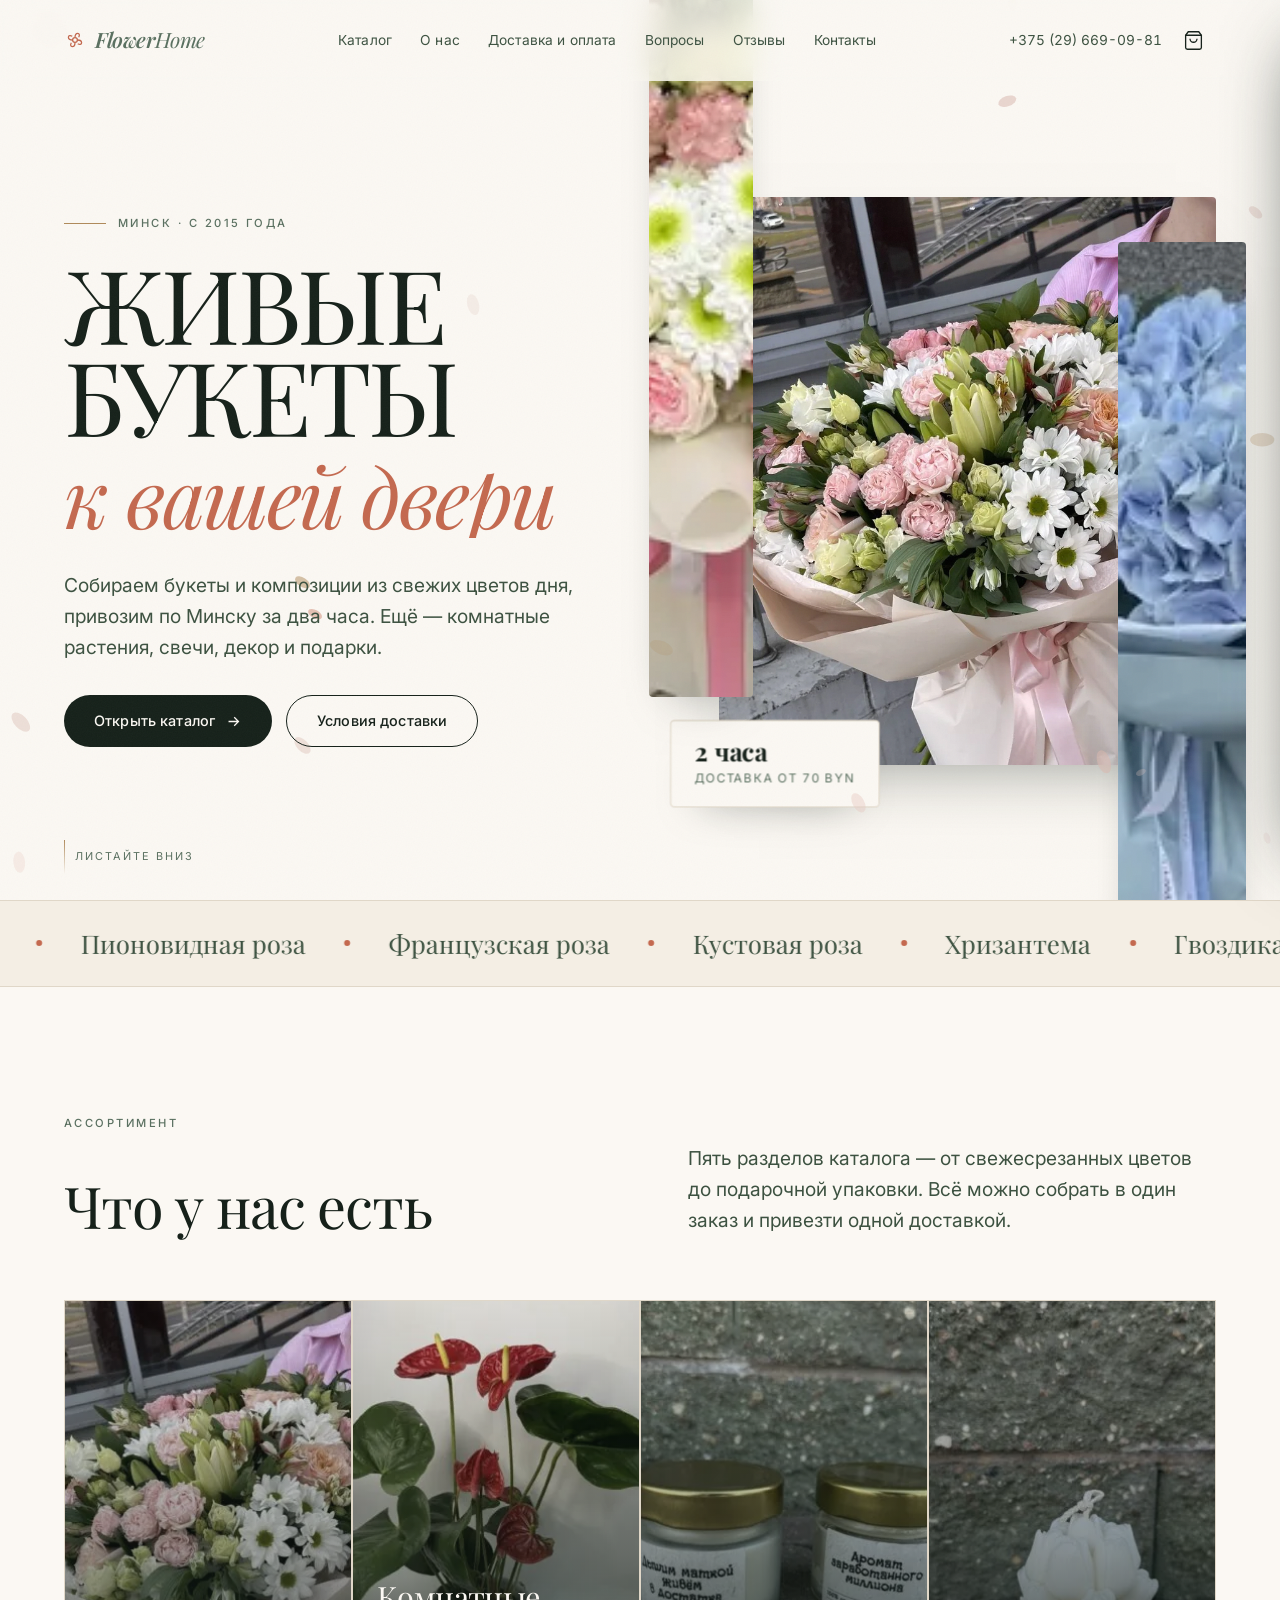
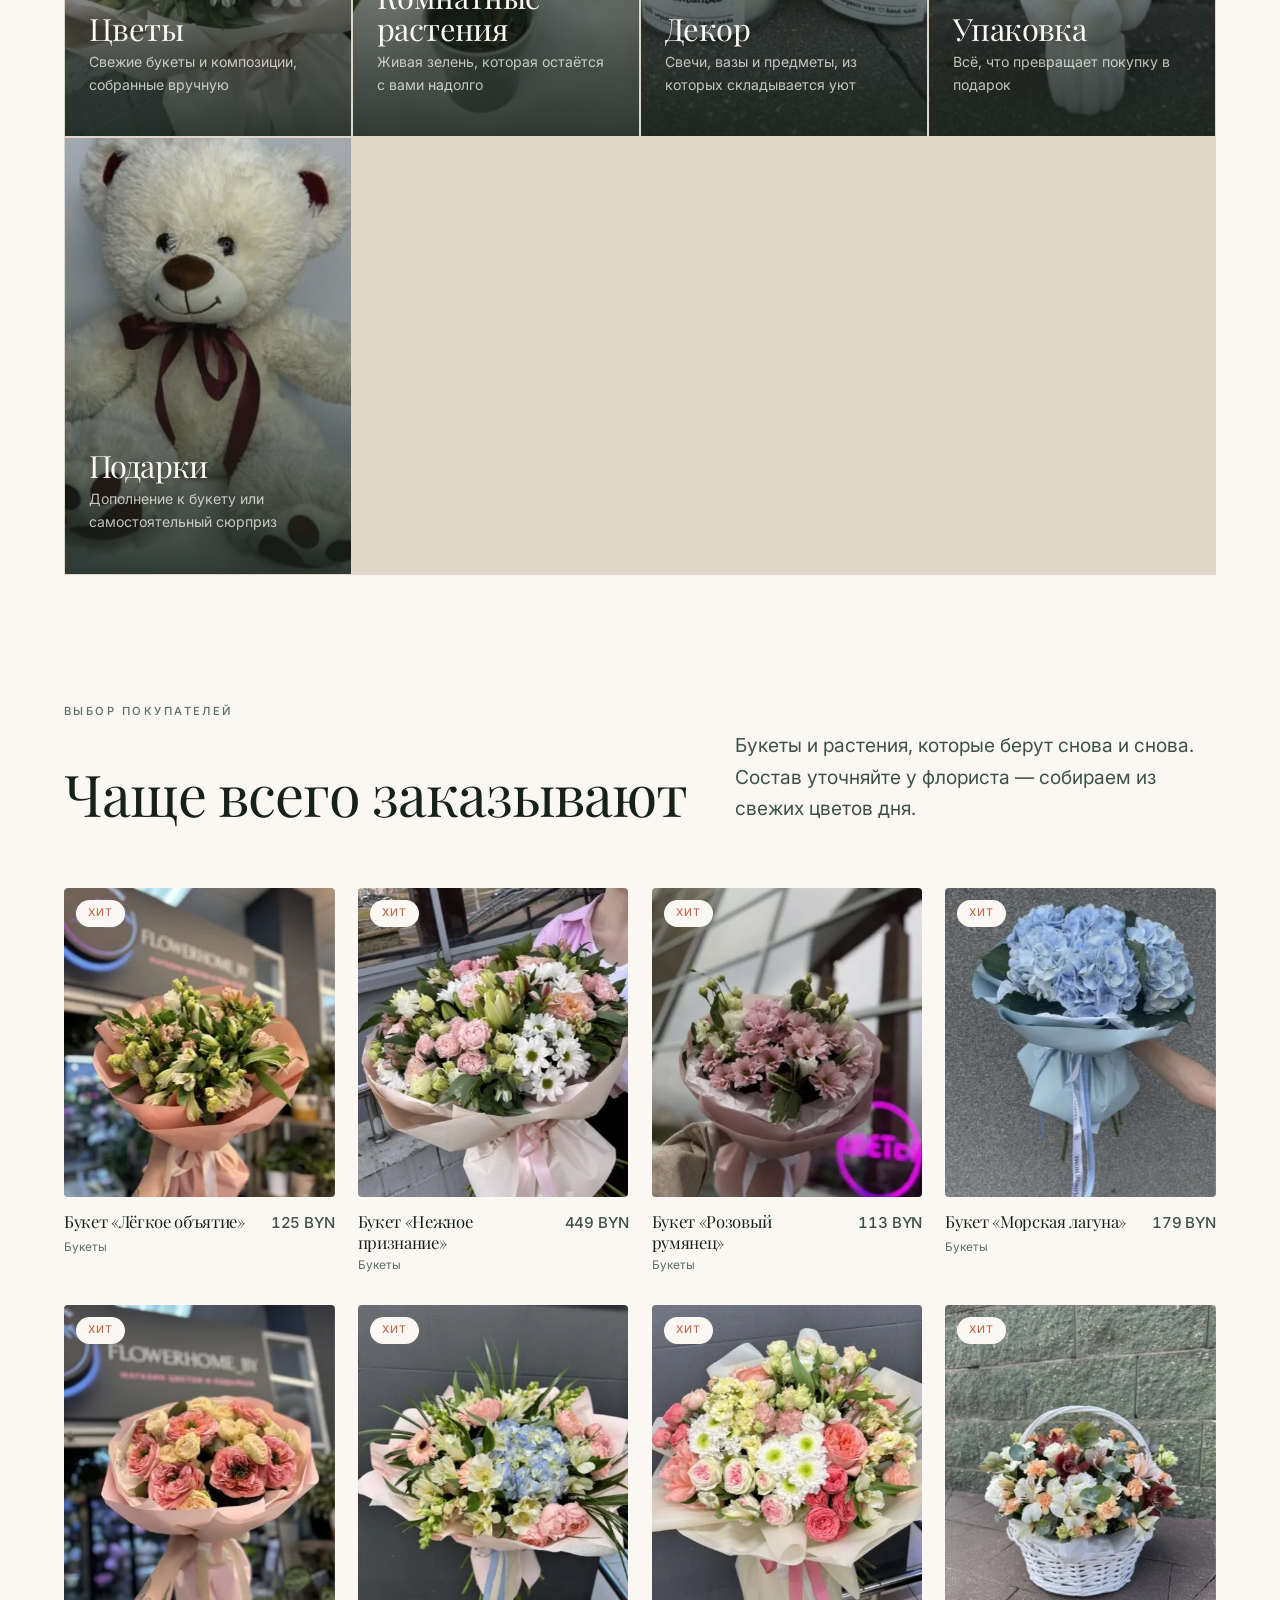
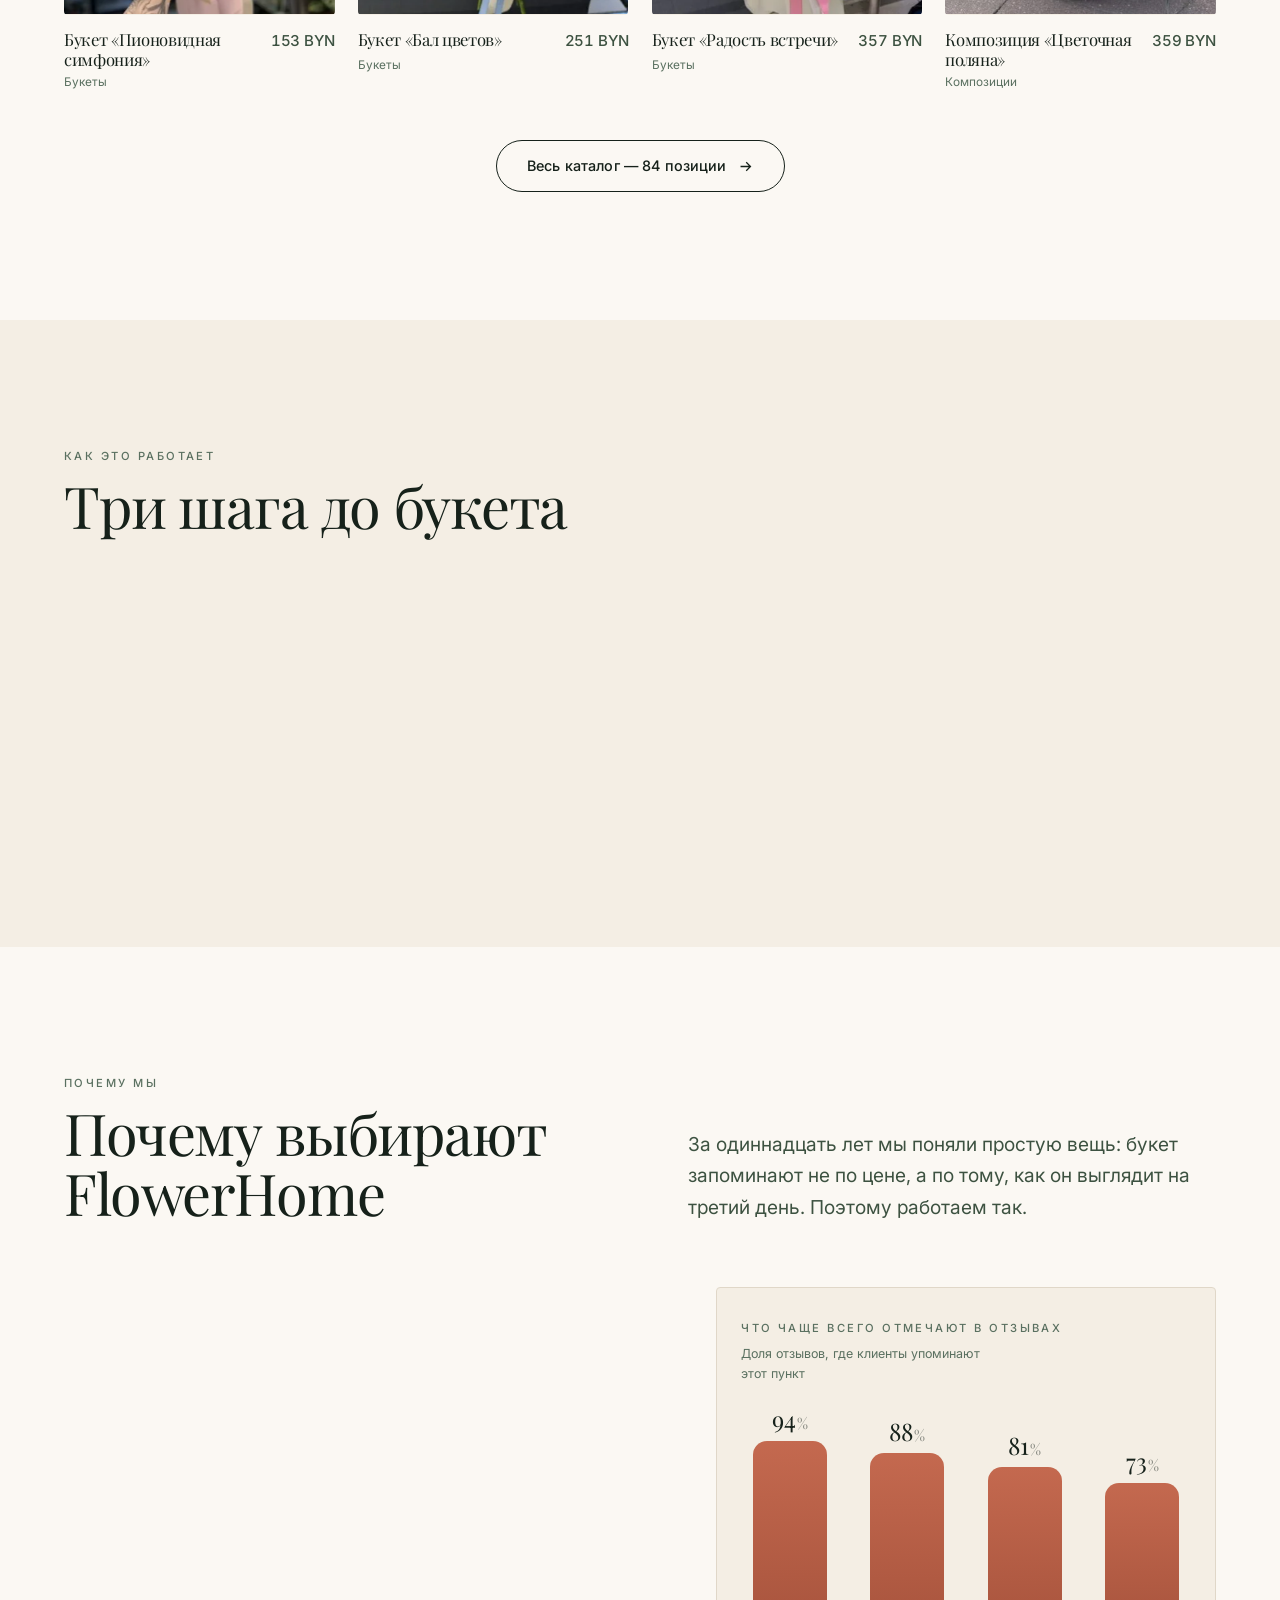
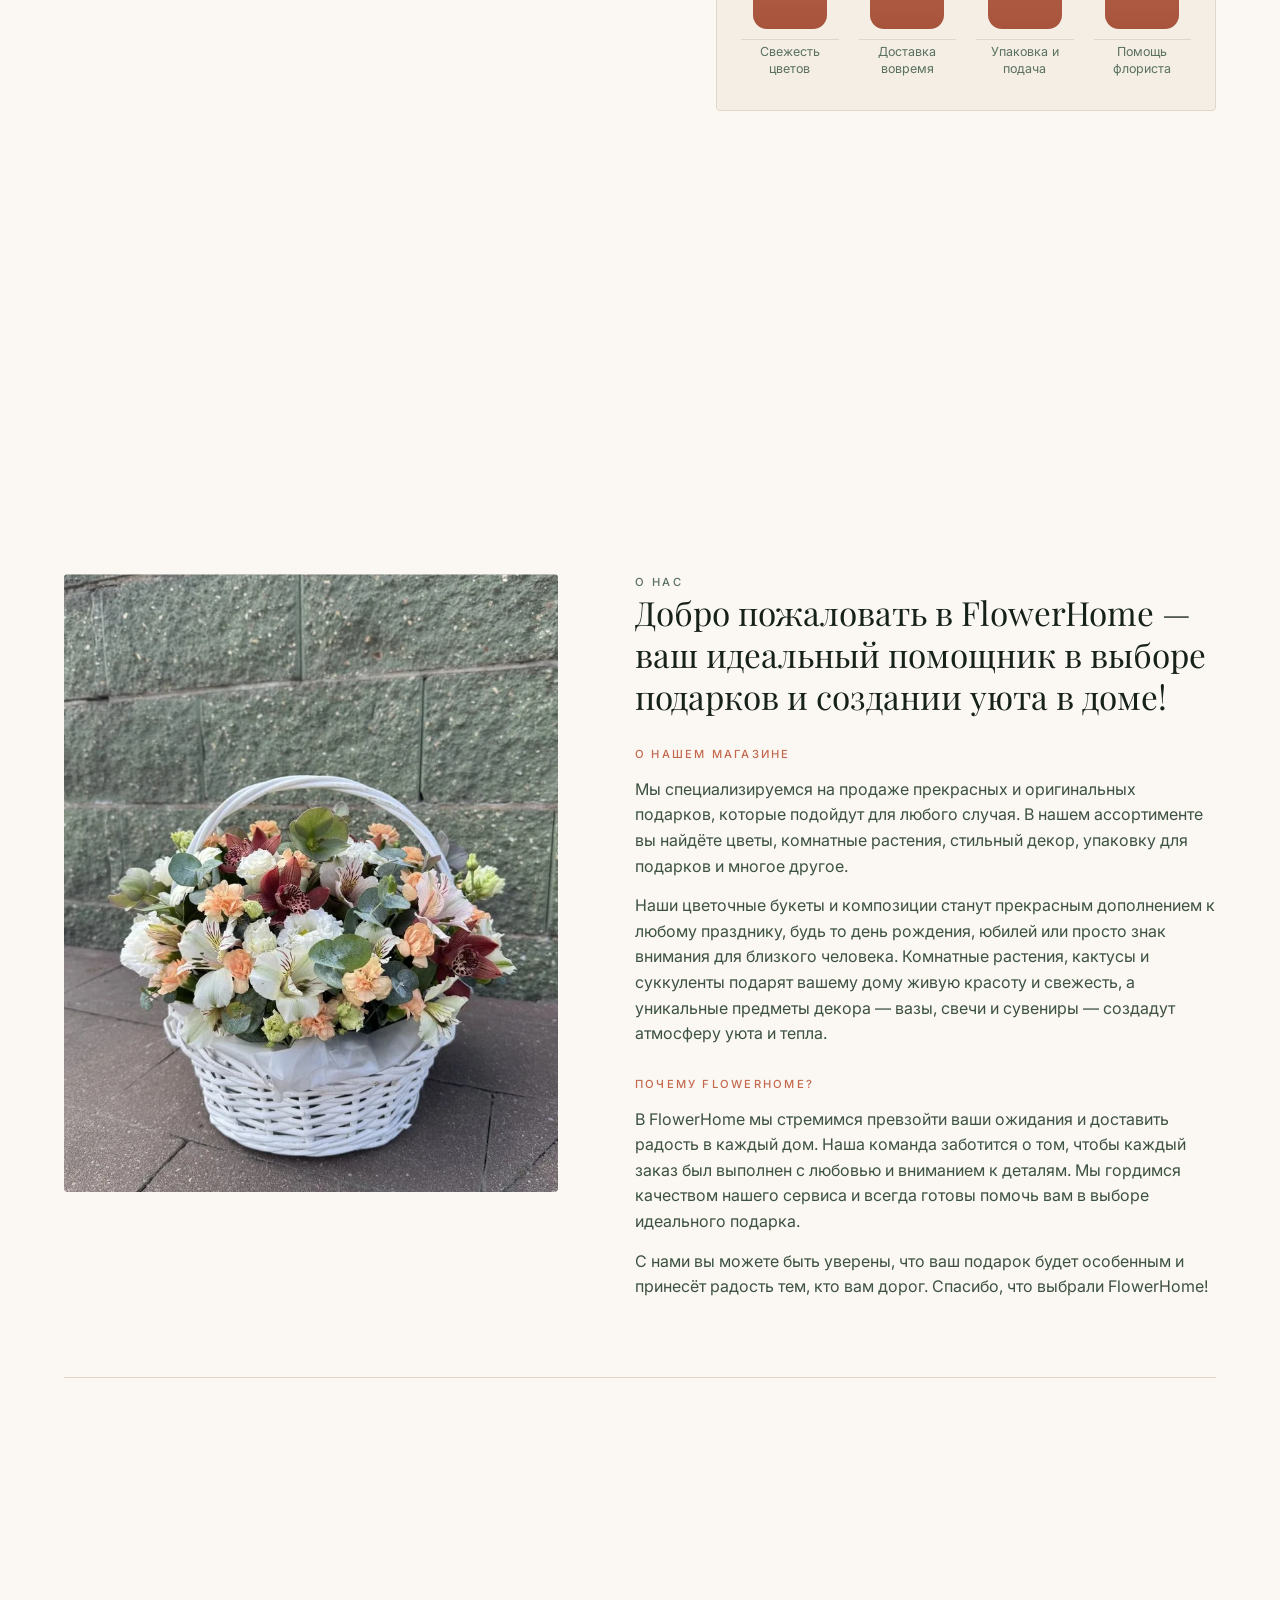
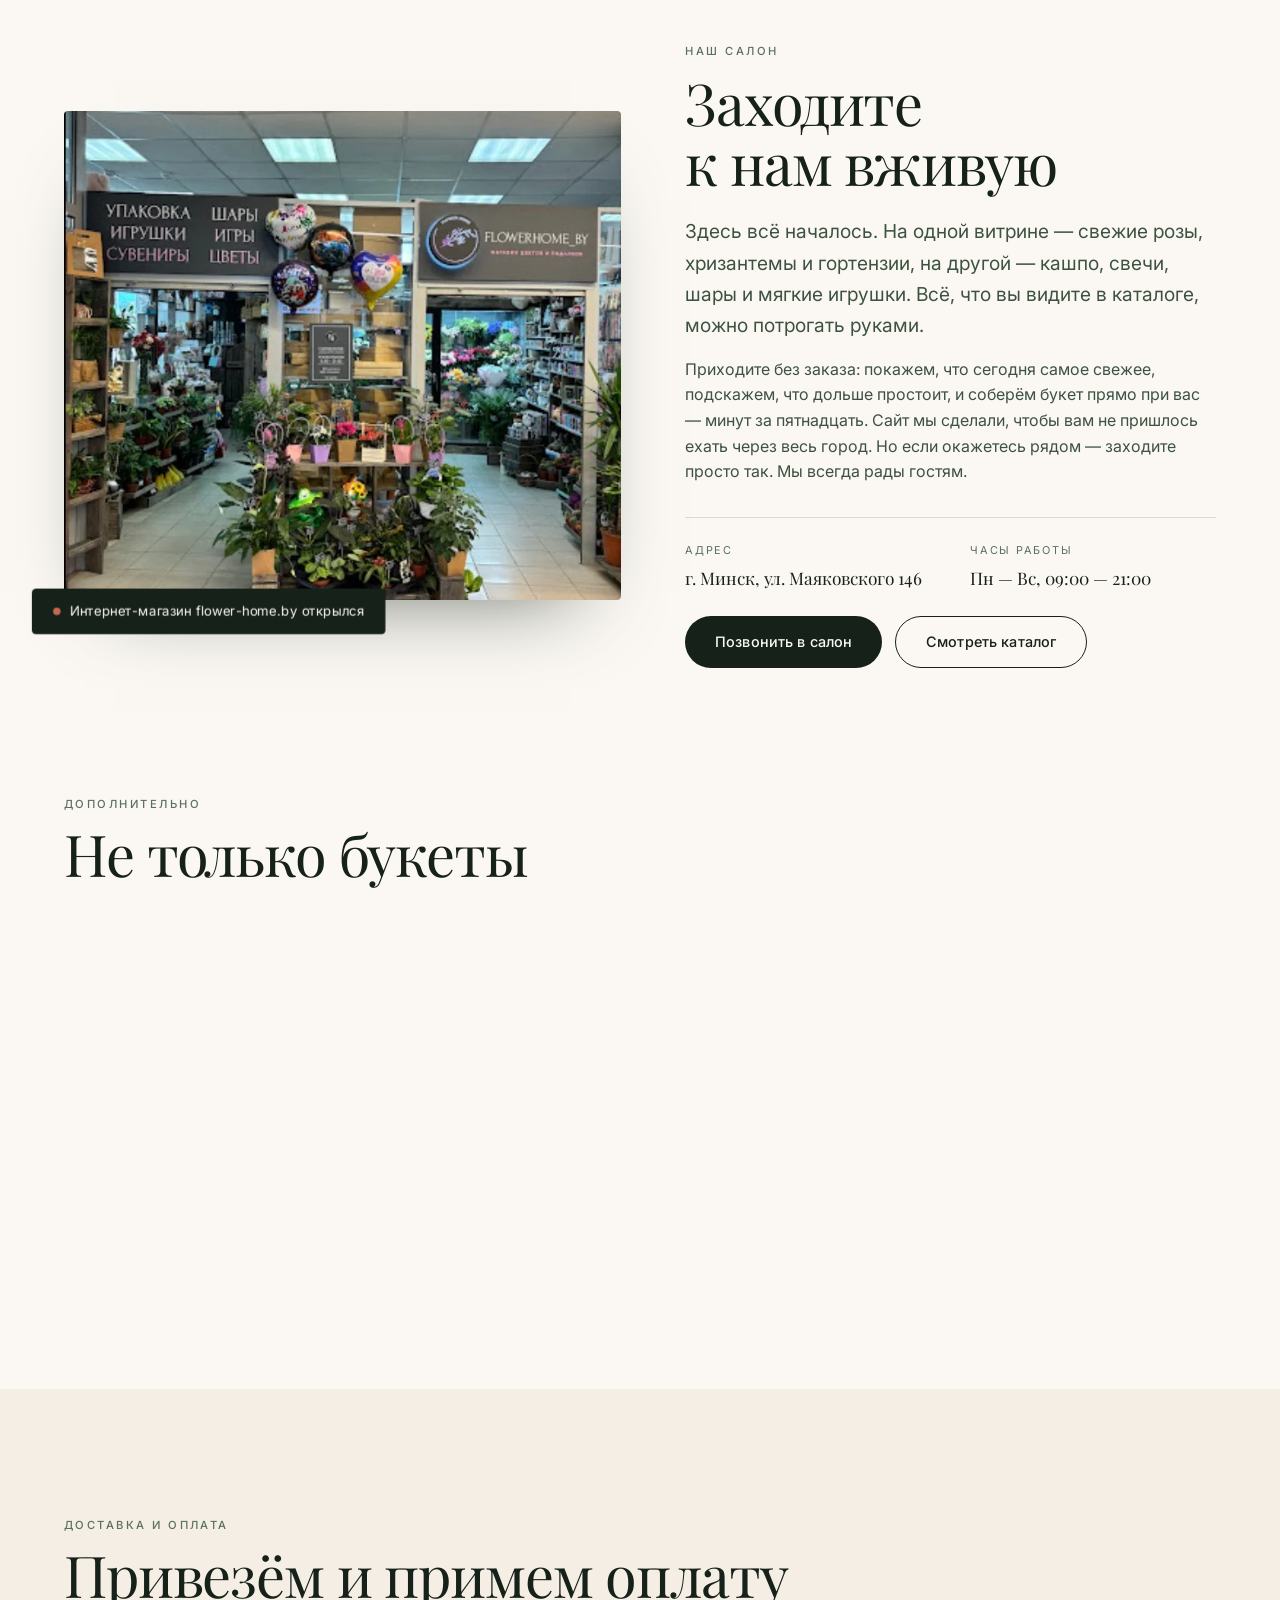
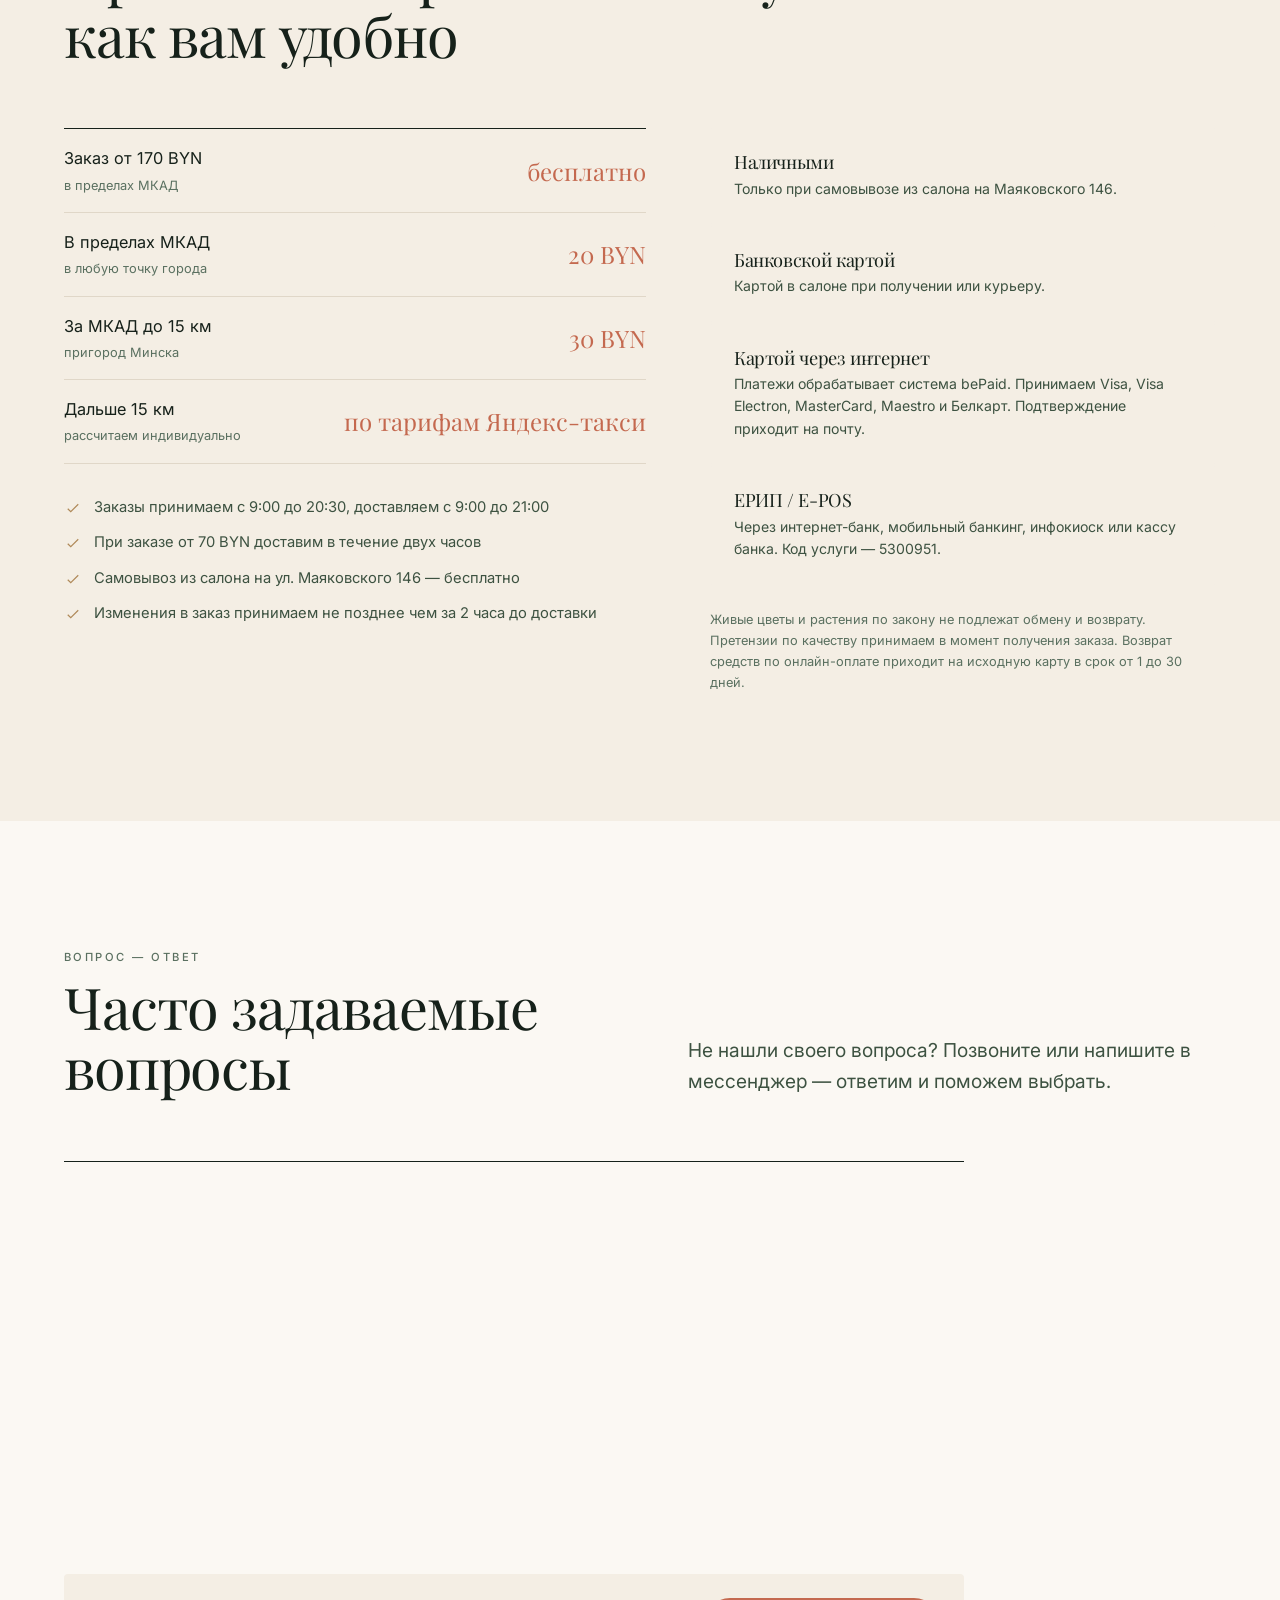
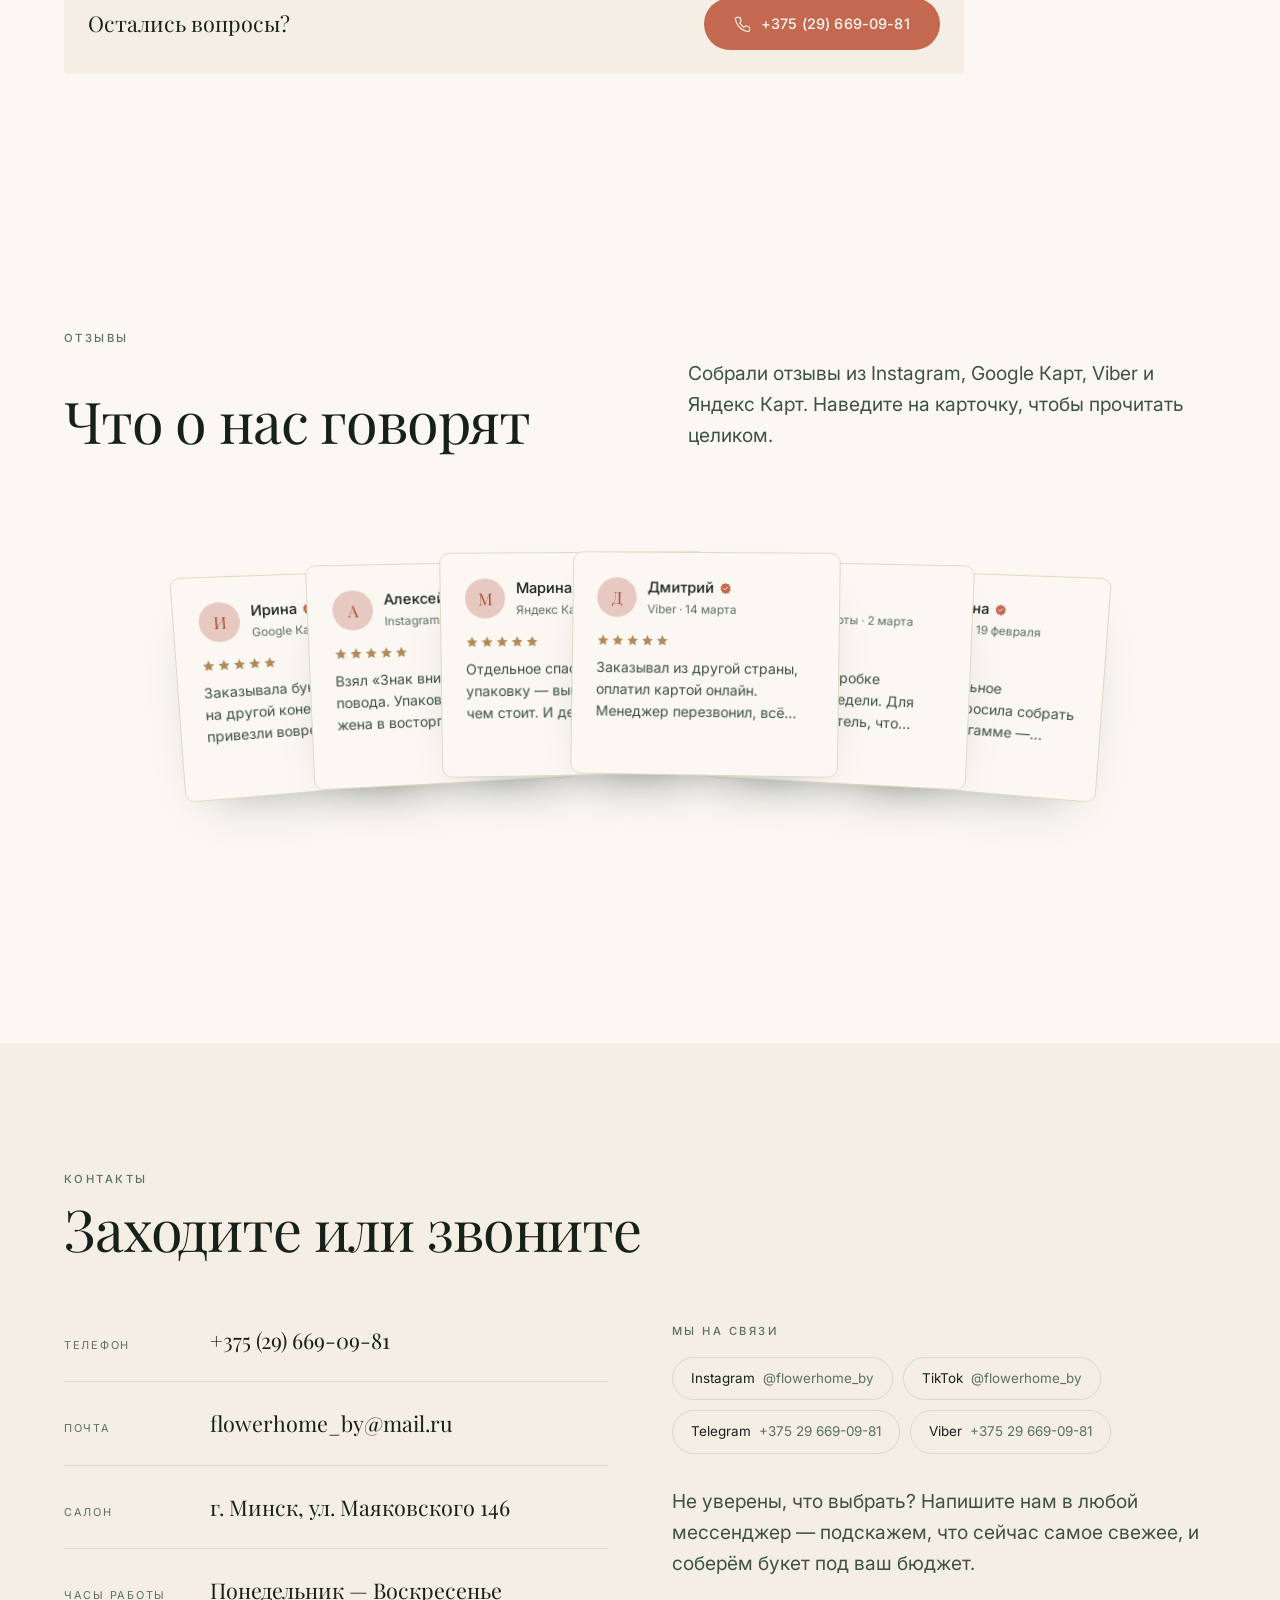
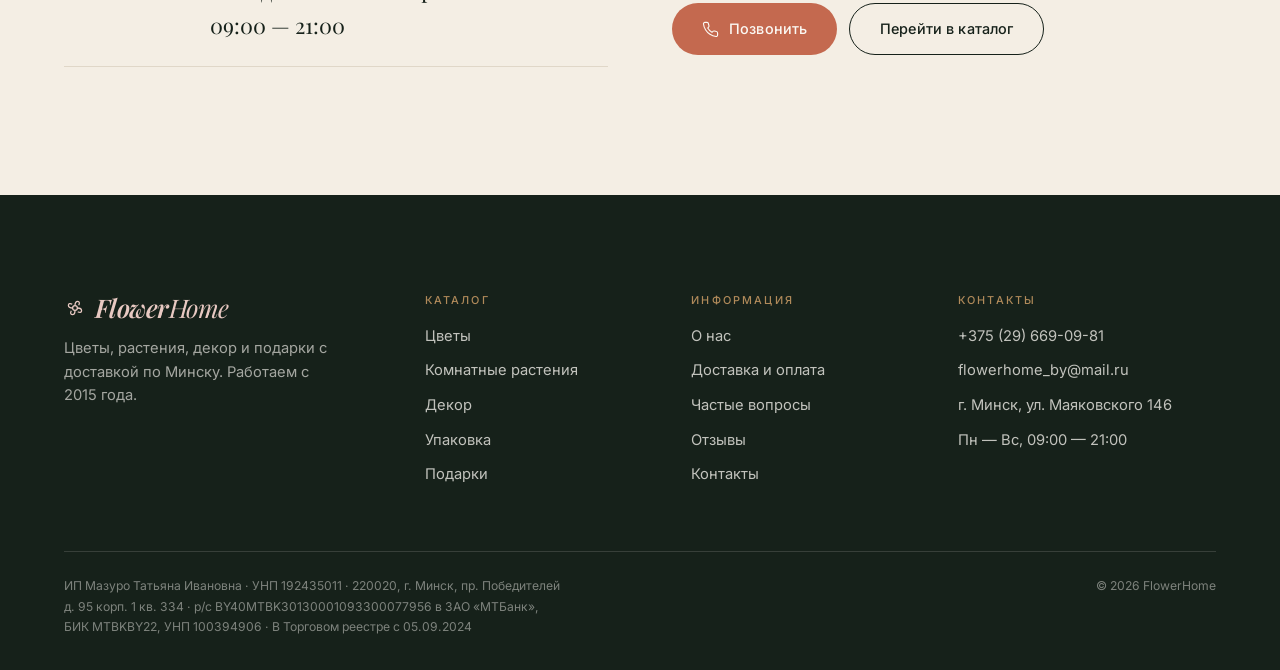
==== commit 5c19c252: "Полоса фильтров уезжает вместе с шапкой Шапка при прокрутке вниз уходила наверх, а полоса фильтров о" ====
--- a/index.html
+++ b/index.html
@@ -13,9 +13,9 @@
       href="https://fonts.googleapis.com/css2?family=Inter:wght@300;400;500;600&family=Playfair+Display:ital,wght@0,400;0,500;0,600;0,700;1,400;1,500&display=swap">
 <noscript><link rel="stylesheet"
       href="https://fonts.googleapis.com/css2?family=Inter:wght@300;400;500;600&family=Playfair+Display:ital,wght@0,400;0,500;0,600;0,700;1,400;1,500&display=swap"></noscript>
-<link rel="stylesheet" href="css/base.css?v=3">
-<link rel="stylesheet" href="css/layout.css?v=3">
-<link rel="stylesheet" href="css/components.css?v=3">
+<link rel="stylesheet" href="css/base.css?v=4">
+<link rel="stylesheet" href="css/layout.css?v=4">
+<link rel="stylesheet" href="css/components.css?v=4">
 <link rel="icon" href="data:image/svg+xml,%3Csvg xmlns='http://www.w3.org/2000/svg' viewBox='0 0 32 32'%3E%3Ctext y='26' font-size='26'%3E%F0%9F%8C%B8%3C/text%3E%3C/svg%3E">
 </head>
 <body>
@@ -570,9 +570,9 @@
 
 <div class="toast" id="toast" role="status" aria-live="polite"></div>
 
-<script src="js/data.js?v=3"></script>
-<script src="js/cart.js?v=3"></script>
-<script src="js/app.js?v=3"></script>
-<script src="js/animations.js?v=3"></script>
+<script src="js/data.js?v=4"></script>
+<script src="js/cart.js?v=4"></script>
+<script src="js/app.js?v=4"></script>
+<script src="js/animations.js?v=4"></script>
 </body>
 </html>
--- a/css/components.css
+++ b/css/components.css
@@ -629,7 +629,12 @@
 
 .filters {
   position: sticky;
+  /* Отступ равен высоте шапки. Когда шапка уезжает вверх, этот отступ
+     оставался — полоса фильтров висела с пустой полосой над собой, и
+     вдвоём они съедали треть экрана. Теперь уходят вместе. */
+  transition: transform .3s ease;
   top: 76px;
+  --headH: 76px;
   z-index: 500;
   background: color-mix(in srgb, var(--paper) 92%, transparent);
   backdrop-filter: blur(12px);
@@ -770,7 +775,7 @@
 }
 
 @media (max-width: 700px) {
-  .filters { top: 68px; }
+  .filters { top: 68px; --headH: 68px; }
   .filters__row { gap: 10px; }
   .price-filter, .sort { width: 100%; justify-content: space-between; }
   .price-filter input { flex-grow: 1; width: auto; }
@@ -803,3 +808,9 @@
   .crumbs a,
   .reset-link { display: inline-flex; align-items: center; min-height: 44px; }
 }
+
+
+/* Шапка спрятана при прокрутке вниз — полоса фильтров уходит следом,
+   иначе она остаётся одна посреди экрана с пустотой над собой.
+   Движение вверх возвращает обе. */
+body.is-head-hidden .filters { transform: translateY(calc(-100% - var(--headH))); }
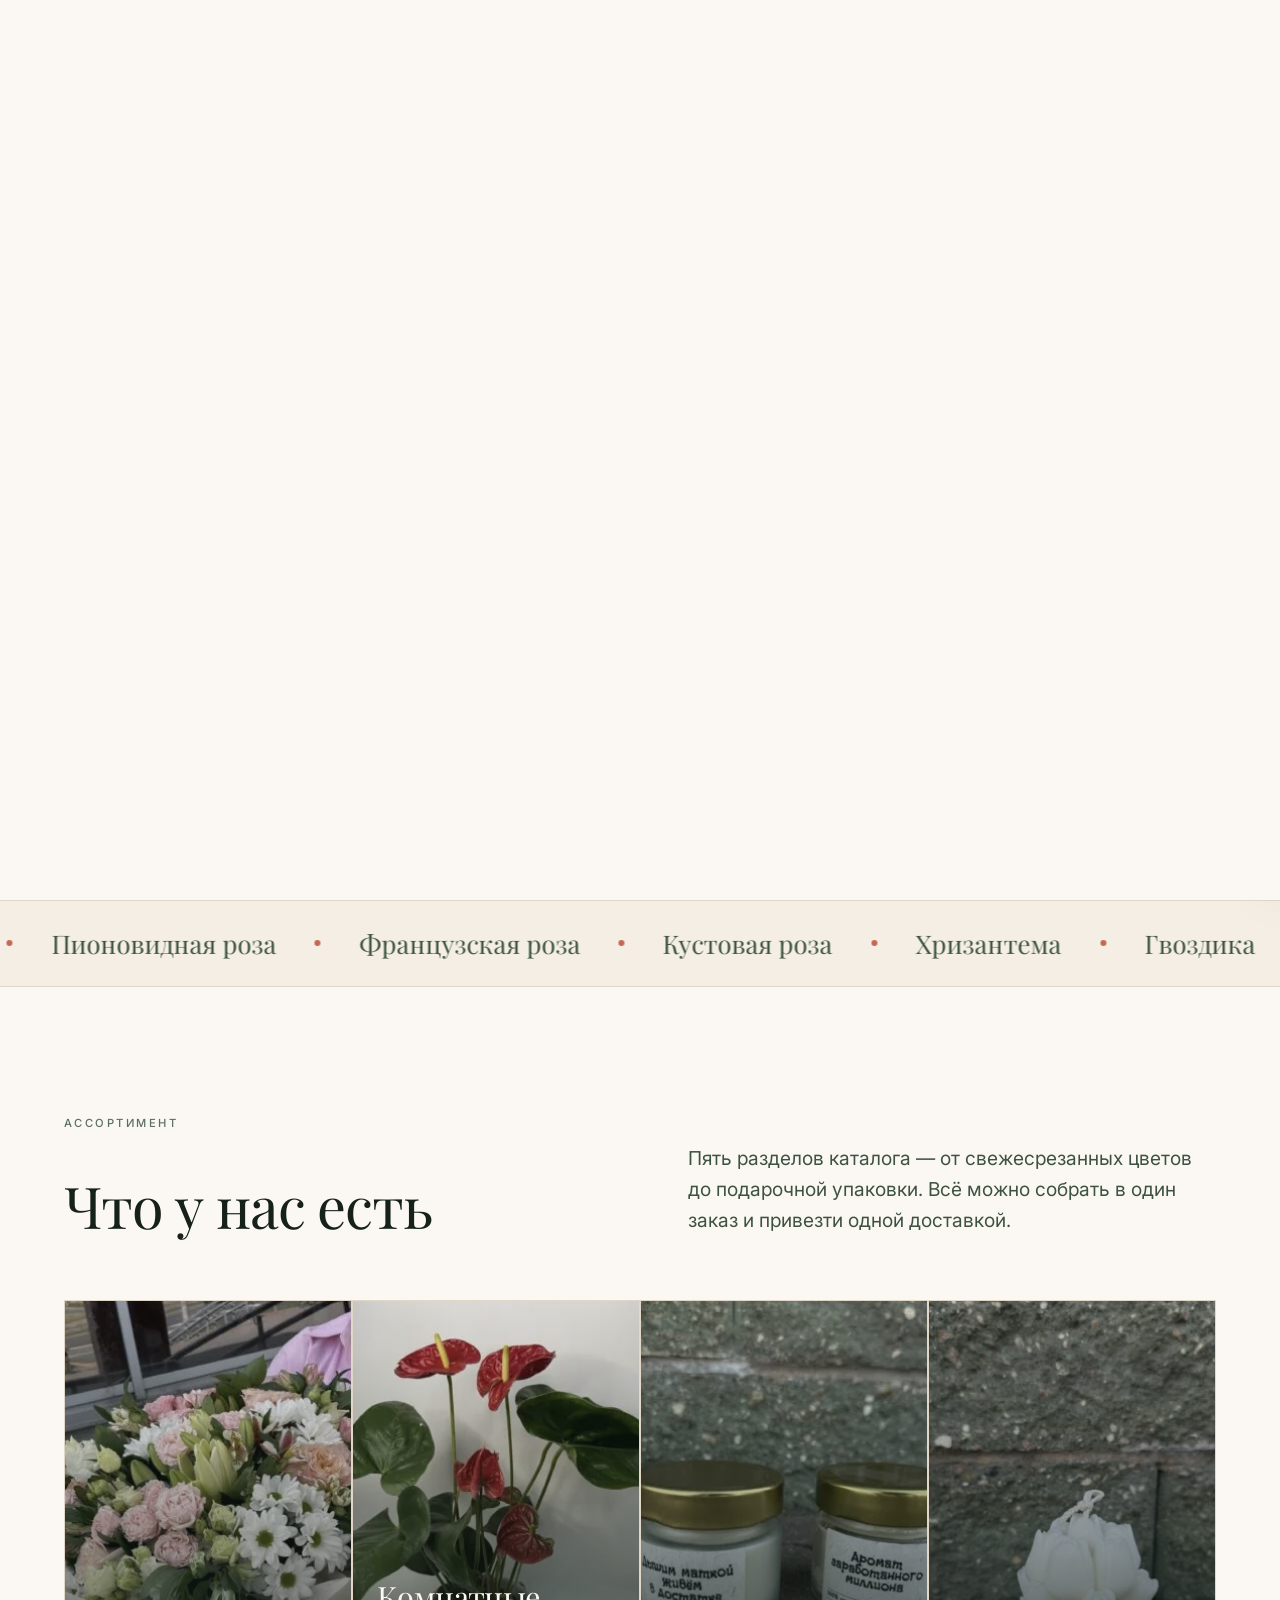
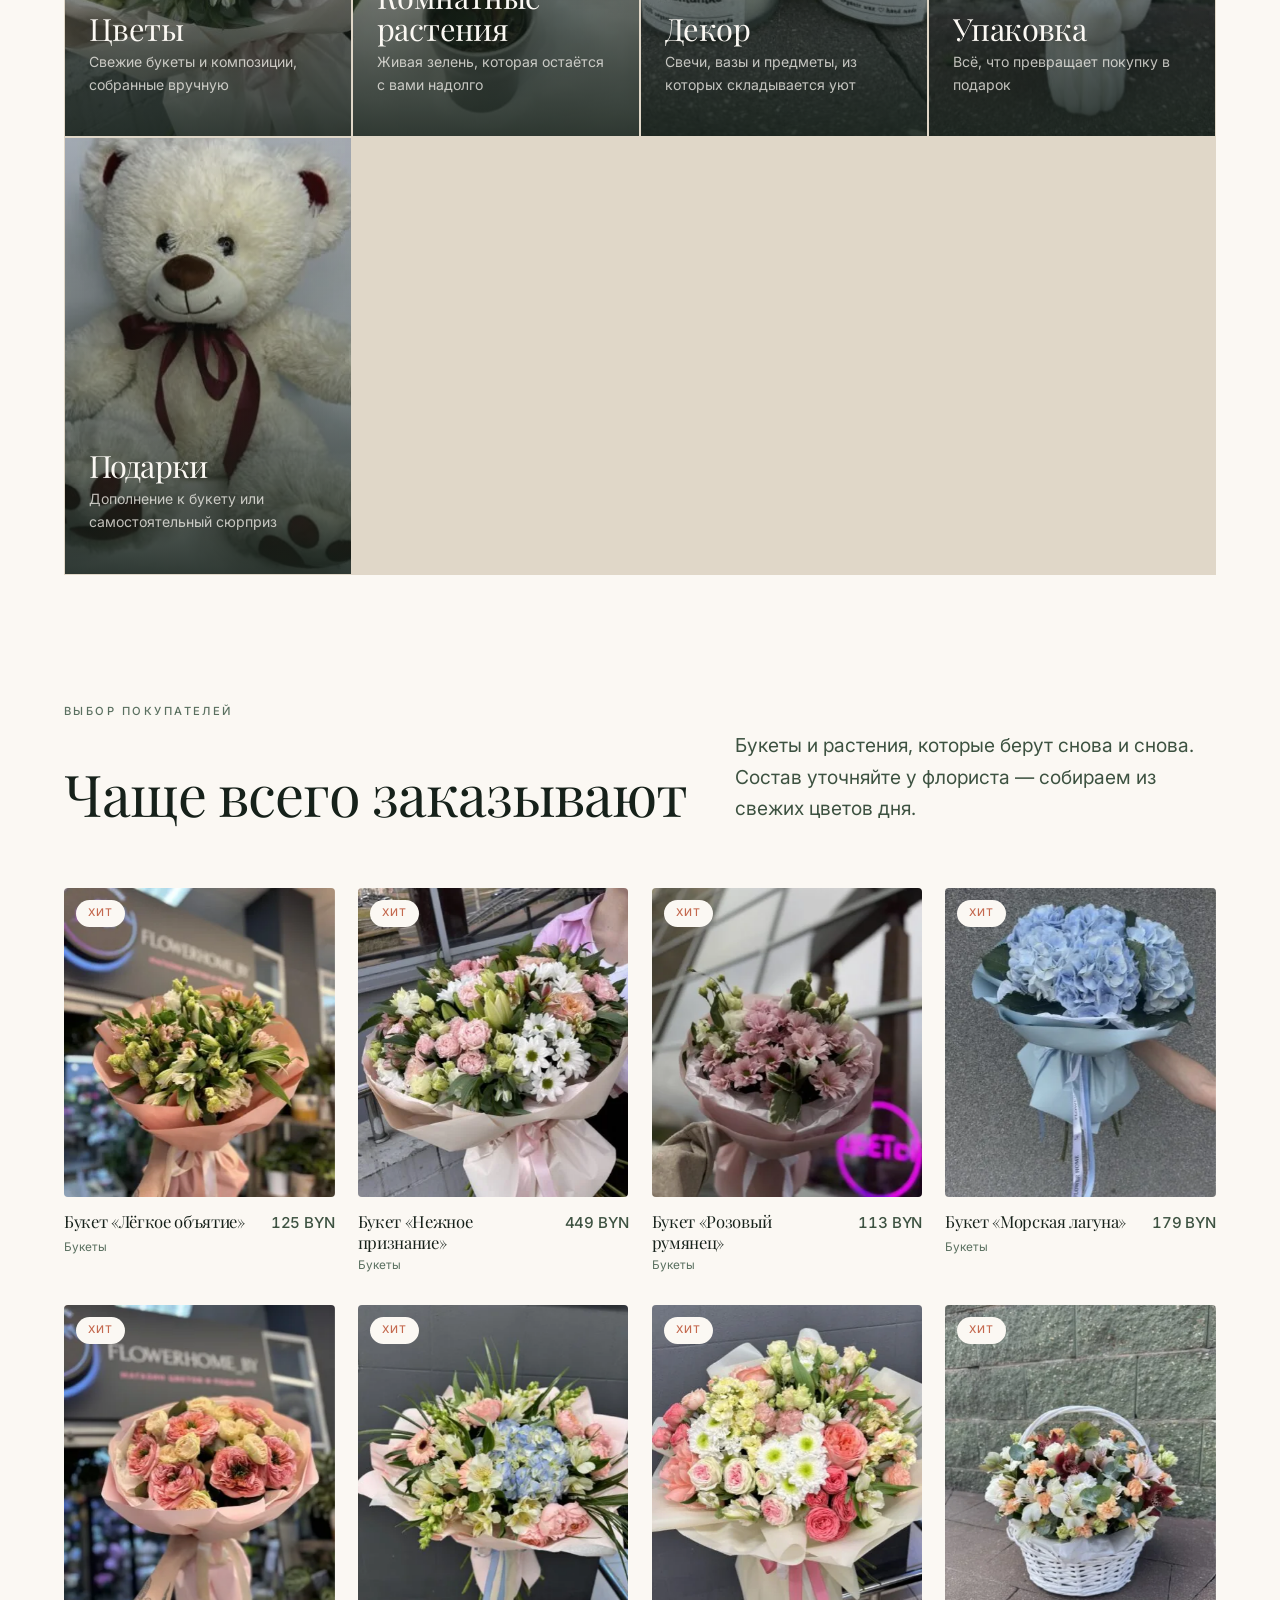
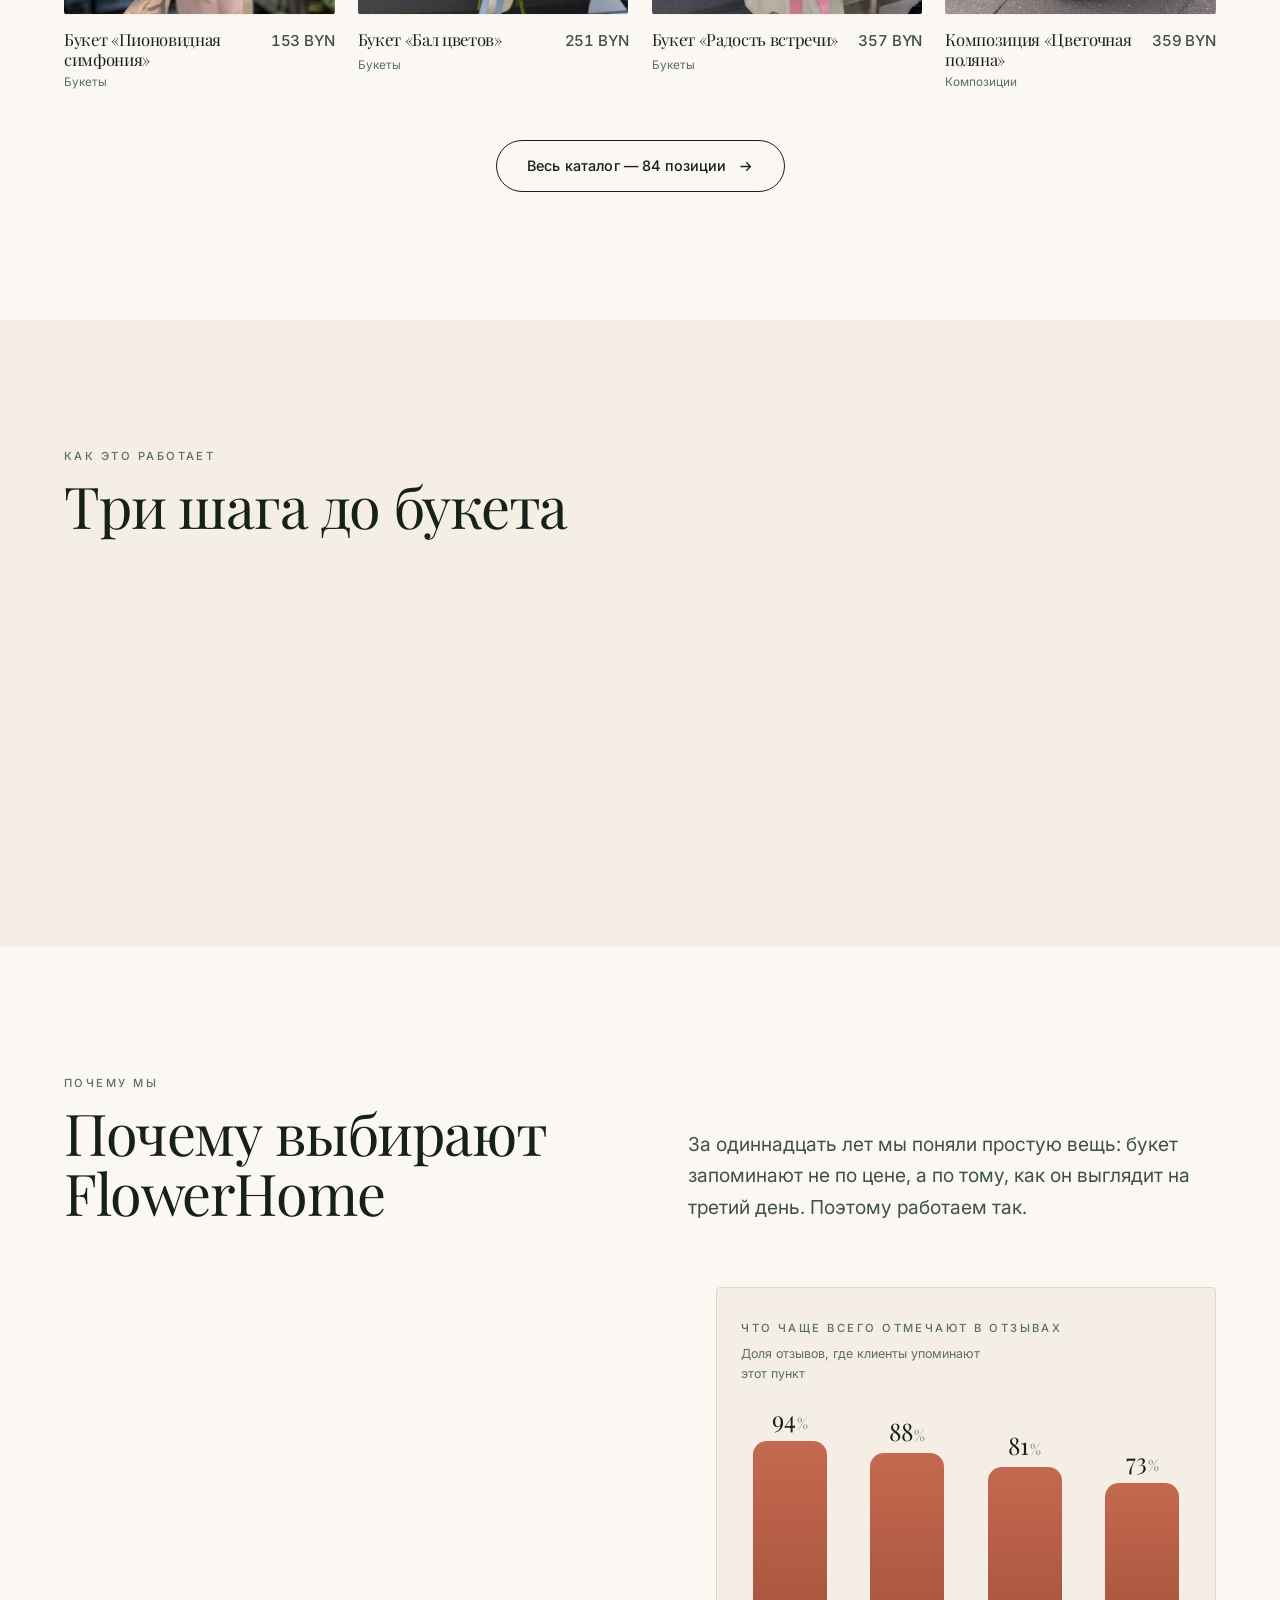
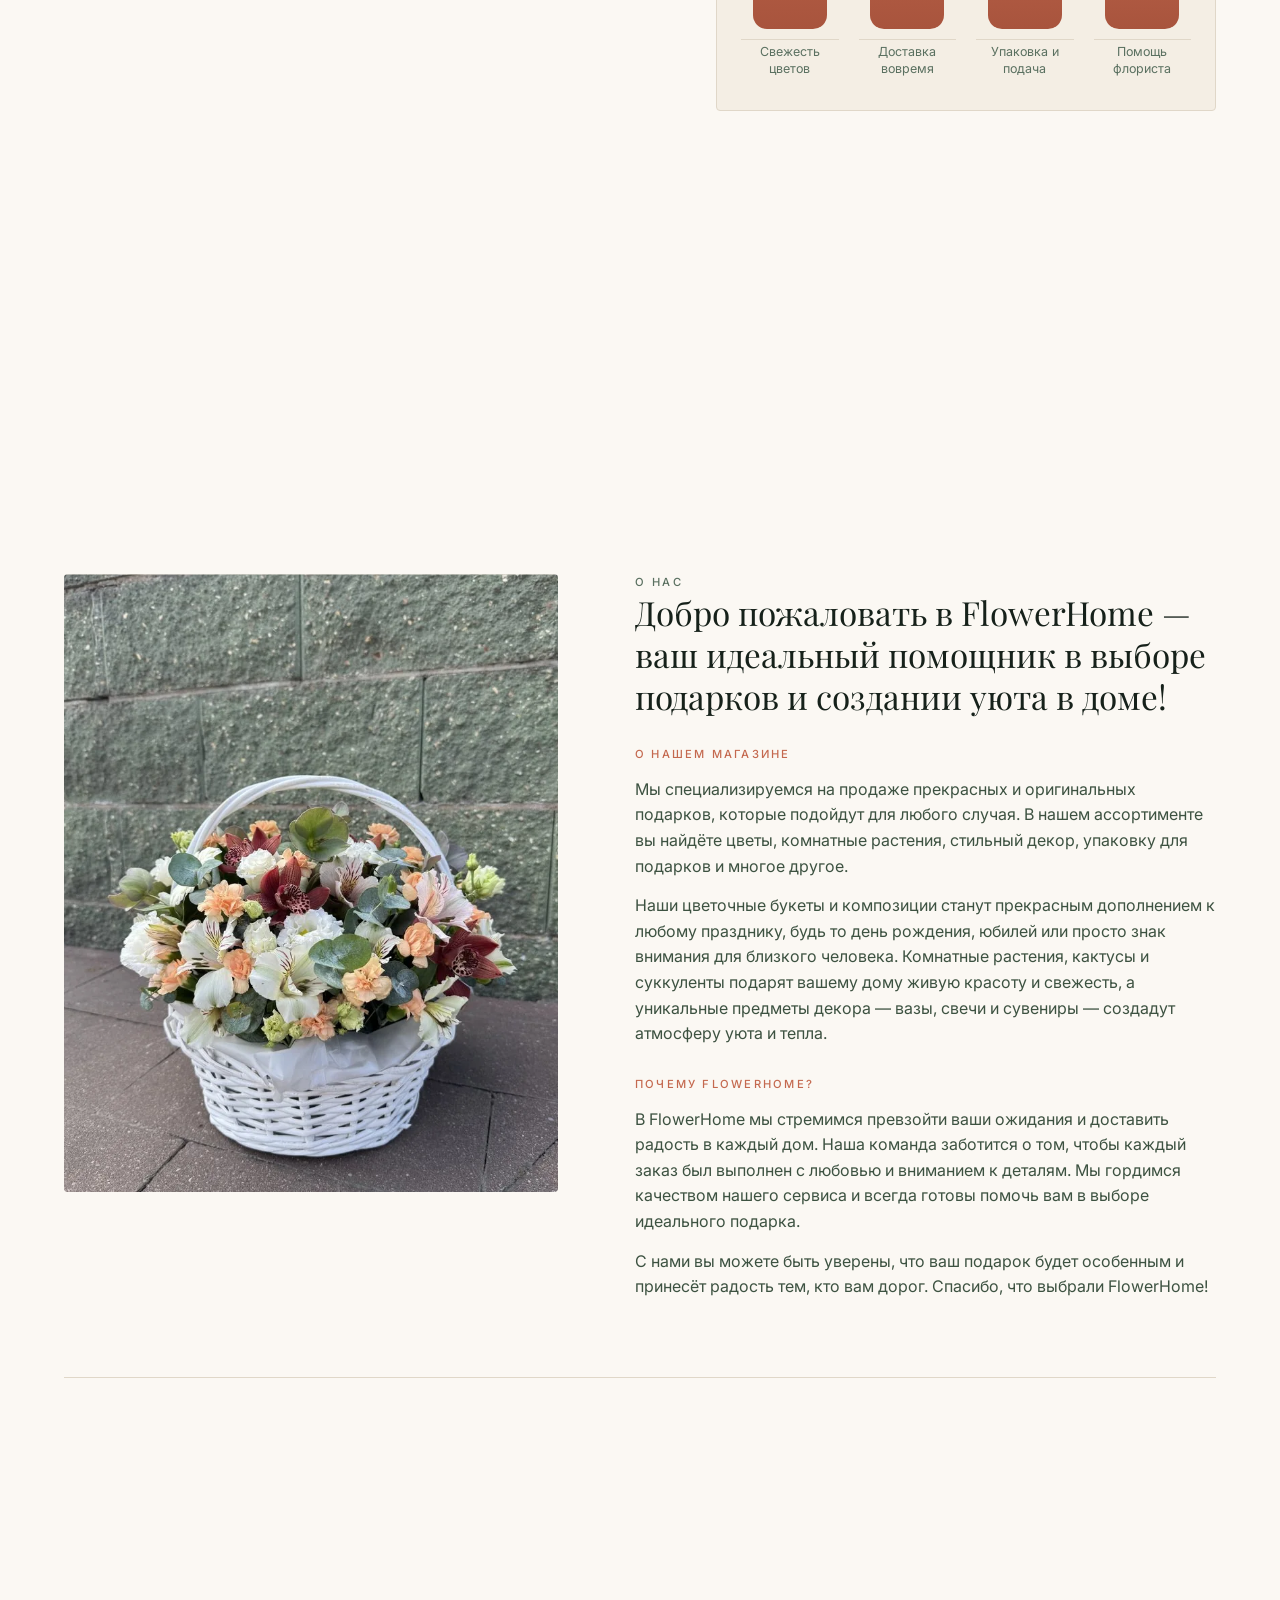
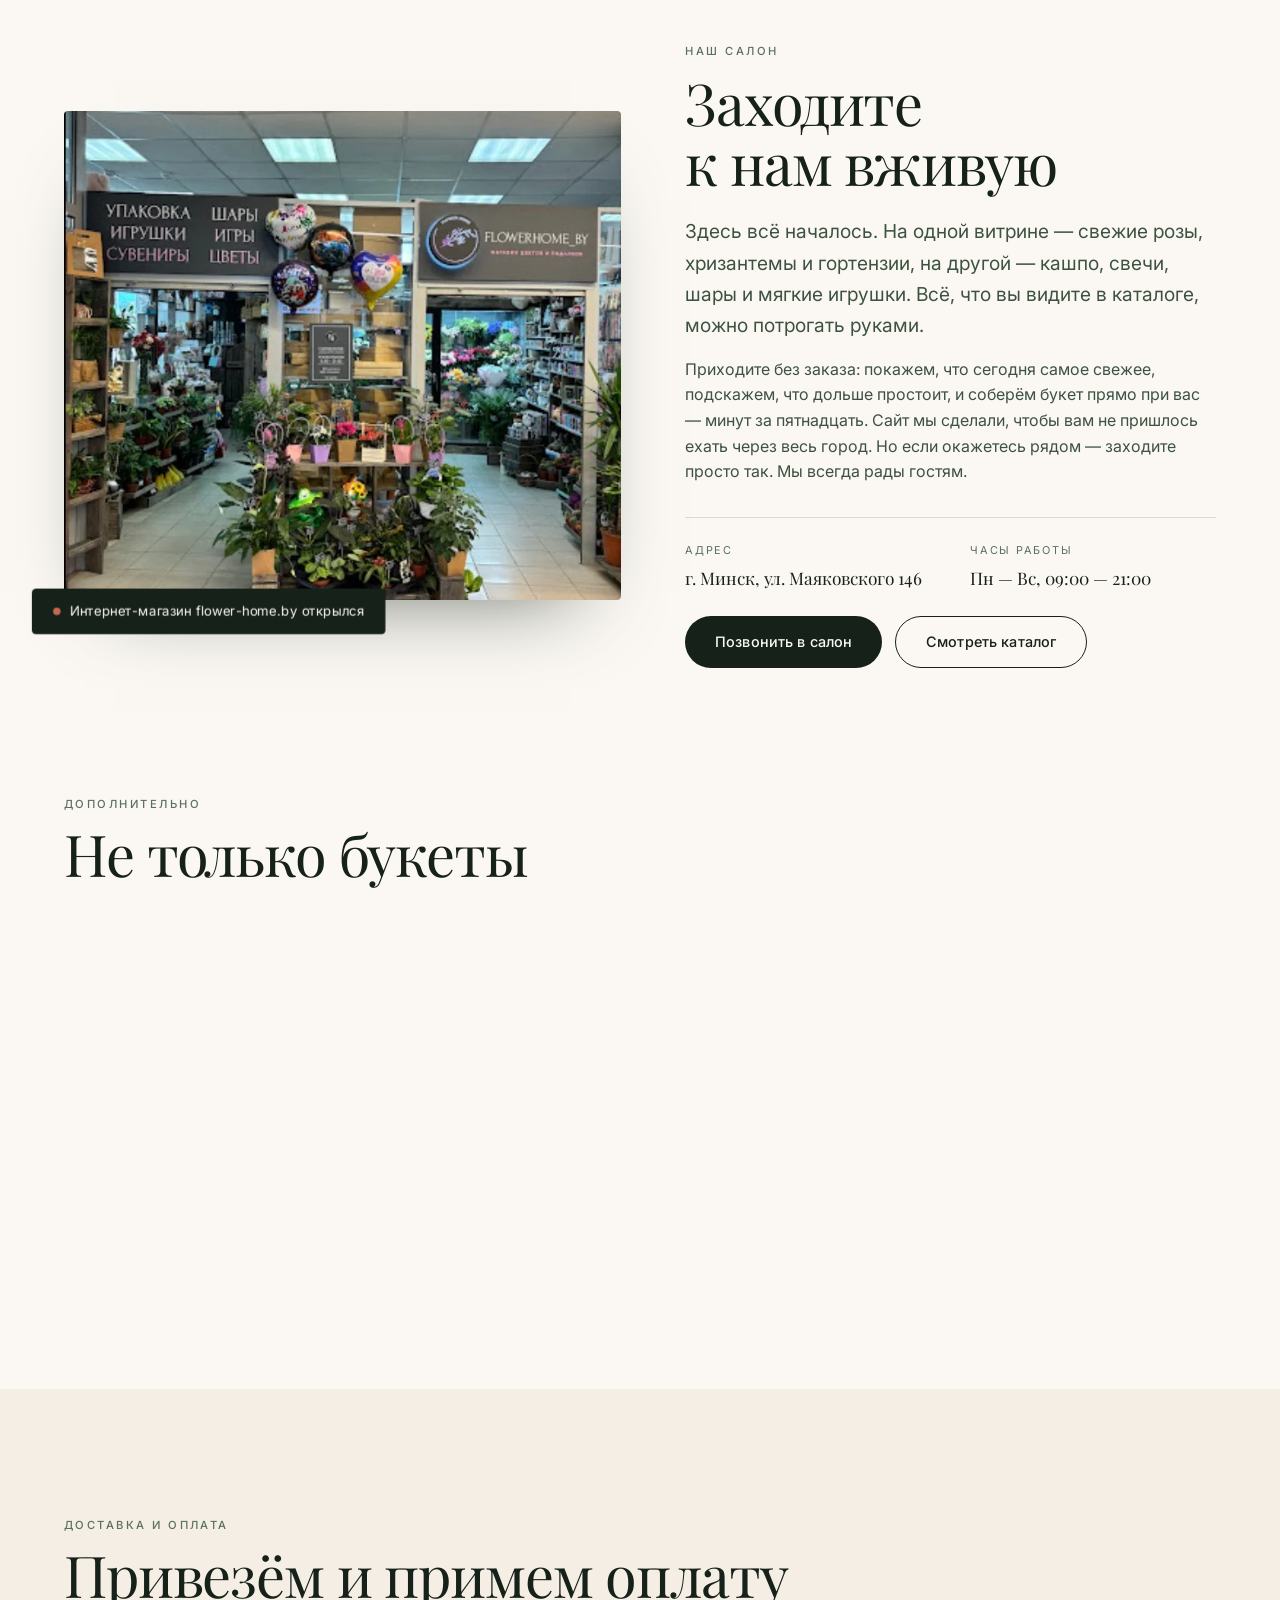
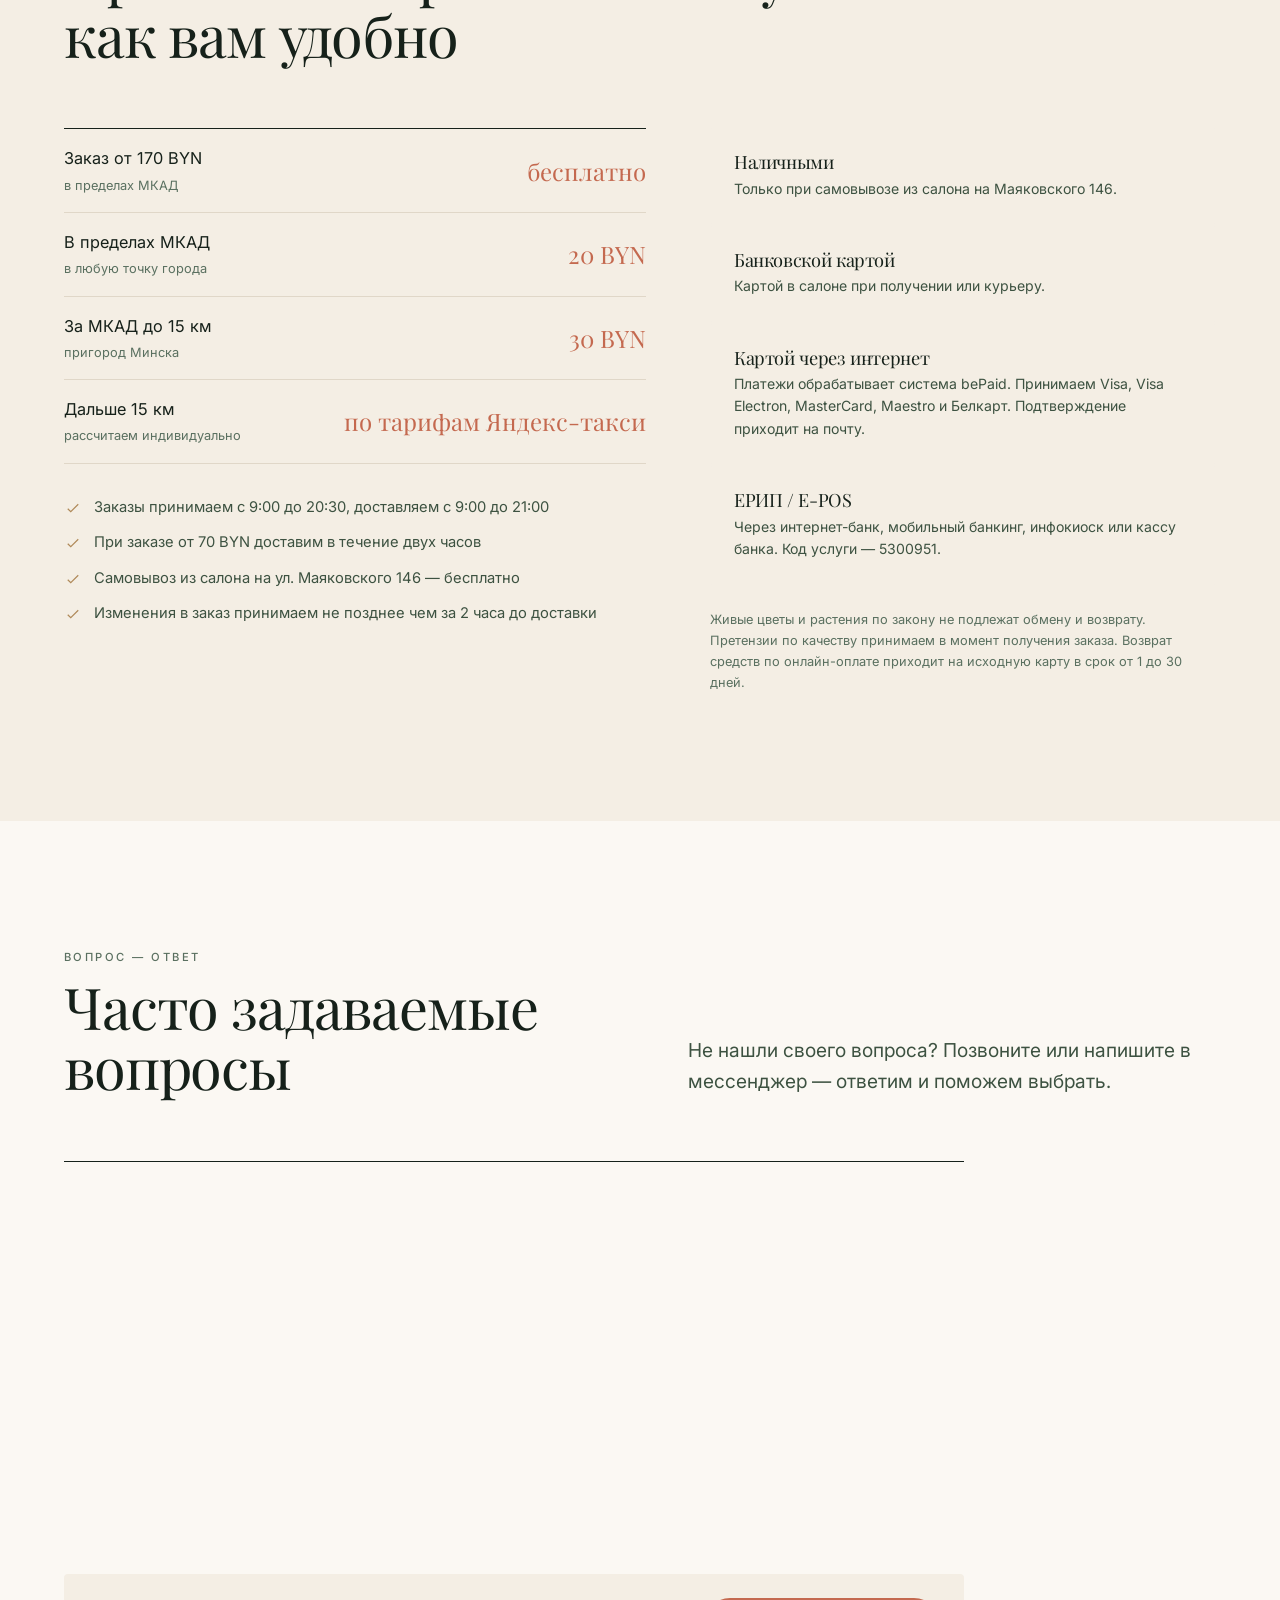
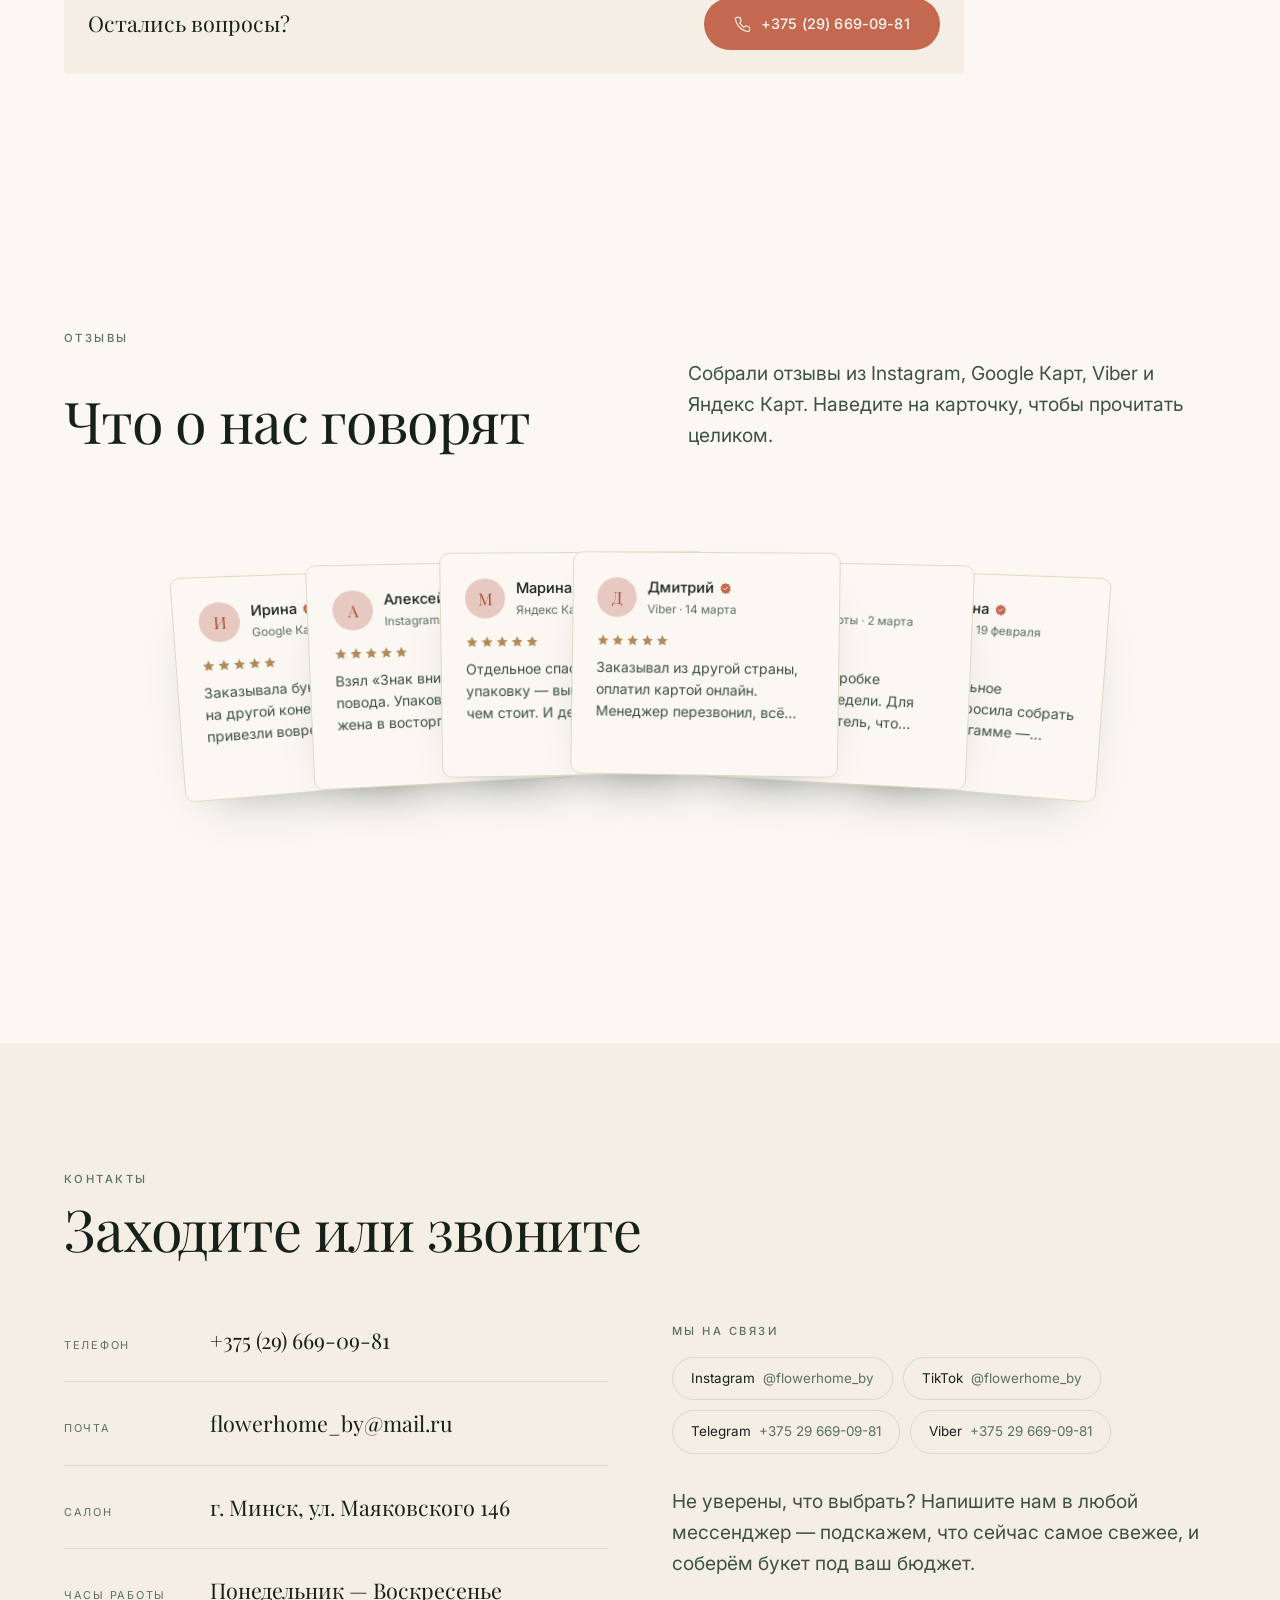
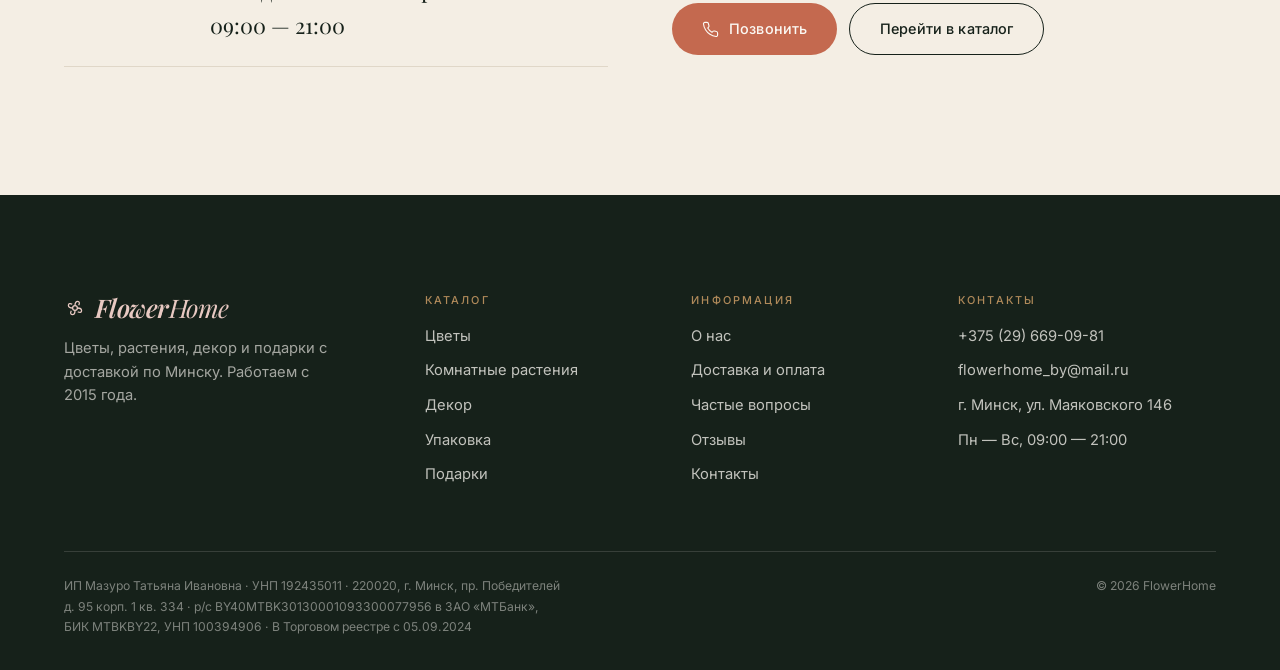
==== commit 5ed47b4b: "Код сжат: 126 -> 83 КБ data.js оставлен несжатым намеренно: esbuild переводит кириллицу в \uXXXX и ф" ====
--- a/index.html
+++ b/index.html
@@ -13,9 +13,9 @@
       href="https://fonts.googleapis.com/css2?family=Inter:wght@300;400;500;600&family=Playfair+Display:ital,wght@0,400;0,500;0,600;0,700;1,400;1,500&display=swap">
 <noscript><link rel="stylesheet"
       href="https://fonts.googleapis.com/css2?family=Inter:wght@300;400;500;600&family=Playfair+Display:ital,wght@0,400;0,500;0,600;0,700;1,400;1,500&display=swap"></noscript>
-<link rel="stylesheet" href="css/base.css?v=4">
-<link rel="stylesheet" href="css/layout.css?v=4">
-<link rel="stylesheet" href="css/components.css?v=4">
+<link rel="stylesheet" href="css/base.min.css?v=4">
+<link rel="stylesheet" href="css/layout.min.css?v=4">
+<link rel="stylesheet" href="css/components.min.css?v=4">
 <link rel="icon" href="data:image/svg+xml,%3Csvg xmlns='http://www.w3.org/2000/svg' viewBox='0 0 32 32'%3E%3Ctext y='26' font-size='26'%3E%F0%9F%8C%B8%3C/text%3E%3C/svg%3E">
 </head>
 <body>
@@ -571,8 +571,8 @@
 <div class="toast" id="toast" role="status" aria-live="polite"></div>
 
 <script src="js/data.js?v=4"></script>
-<script src="js/cart.js?v=4"></script>
-<script src="js/app.js?v=4"></script>
-<script src="js/animations.js?v=4"></script>
+<script src="js/cart.min.js?v=4"></script>
+<script src="js/app.min.js?v=4"></script>
+<script src="js/animations.min.js?v=4"></script>
 </body>
 </html>
--- a/css/base.min.css
+++ b/css/base.min.css
@@ -0,0 +1 @@
+:root{--paper: #FBF8F3;--paper-warm: #F4EEE4;--ink: #16211A;--ink-soft: #3D5241;--moss: #5A7060;--clay: #C4694F;--clay-deep: #A8543D;--blush: #E8C9C2;--gold: #B08A5A;--line: #E0D7C8;--white: #FFFFFF;--serif: "Playfair Display", "Times New Roman", serif;--sans: "Inter", -apple-system, "Segoe UI", system-ui, sans-serif;--sp-1: 8px;--sp-2: 16px;--sp-3: 24px;--sp-4: 32px;--sp-5: 48px;--sp-6: 64px;--sp-7: 96px;--sp-8: 128px;--gutter: clamp(20px, 5vw, 72px);--maxw: 1440px;--ease: cubic-bezier(.22, 1, .36, 1);--ease-io: cubic-bezier(.65, 0, .35, 1);--t-fast: .2s;--t-mid: .4s;--t-slow: .8s;--radius: 2px;--radius-lg: 4px}*,*:before,*:after{box-sizing:border-box}*{margin:0;padding:0}html{-webkit-text-size-adjust:100%;scroll-behavior:smooth;overflow-x:clip}body{background:var(--paper);color:var(--ink);font-family:var(--sans);font-size:16px;font-weight:400;line-height:1.6;-webkit-font-smoothing:antialiased;text-rendering:optimizeLegibility;overflow-x:clip}body.is-locked{overflow:hidden}img,picture,svg,video{display:block;max-width:100%}button,input,textarea,select{font:inherit;color:inherit;background:none;border:none}button{cursor:pointer}a{color:inherit;text-decoration:none}ul,ol{list-style:none}:focus-visible{outline:2px solid var(--clay);outline-offset:3px;border-radius:var(--radius)}:focus:not(:focus-visible){outline:none}h1,h2,h3,h4{font-family:var(--serif);font-weight:400;line-height:1.05;letter-spacing:-.02em}.display{font-size:clamp(2.9rem,8vw,7.2rem);line-height:.9;letter-spacing:-.035em;text-transform:uppercase}.h1{font-size:clamp(2.4rem,6.5vw,5.5rem);line-height:.98}.h2{font-size:clamp(2rem,4.5vw,3.6rem);line-height:1.04}.h3{font-size:clamp(1.35rem,2.2vw,1.85rem);line-height:1.2}.serif-it{font-family:var(--serif);font-style:italic;font-weight:400}.eyebrow{font-family:var(--sans);font-size:.7rem;font-weight:500;letter-spacing:.22em;text-transform:uppercase;color:var(--moss)}.lead{font-size:clamp(1.02rem,1.5vw,1.22rem);line-height:1.62;color:var(--ink-soft)}.muted{color:var(--moss)}.price{font-family:var(--sans);font-weight:500;font-variant-numeric:tabular-nums;letter-spacing:-.01em}.wrap{width:100%;max-width:var(--maxw);margin-inline:auto;padding-inline:var(--gutter)}.section{padding-block:clamp(64px,10vw,150px)}.rule{height:1px;background:var(--line);border:0}.sr-only{position:absolute;width:1px;height:1px;padding:0;margin:-1px;overflow:hidden;clip:rect(0 0 0 0);white-space:nowrap}.skip-link{position:absolute;top:-100px;left:var(--gutter);z-index:999;background:var(--ink);color:var(--paper);padding:12px 20px;transition:top var(--t-fast) var(--ease)}.skip-link:focus{top:12px}body:before{content:"";position:fixed;inset:0;z-index:9998;pointer-events:none;opacity:.035;background-image:url("data:image/svg+xml,%3Csvg xmlns='http://www.w3.org/2000/svg' width='160' height='160'%3E%3Cfilter id='n'%3E%3CfeTurbulence type='fractalNoise' baseFrequency='0.8' numOctaves='4'/%3E%3C/filter%3E%3Crect width='160' height='160' filter='url(%23n)'/%3E%3C/svg%3E")}.intro{position:fixed;inset:0;z-index:9999;background:var(--paper);overflow:hidden}.intro.is-done{visibility:hidden}.intro__cols{position:absolute;inset:-6% -2%;display:grid;grid-template-columns:repeat(5,1fr);gap:clamp(10px,1.4vw,22px);transform:rotate(-4deg) scale(1.12);transition:opacity .5s var(--ease),filter .8s var(--ease),transform 1.2s var(--ease)}.intro__col{overflow:hidden}.intro__strip{display:grid;gap:clamp(10px,1.4vw,22px)}.intro__strip img{width:100%;aspect-ratio:400 / 457;object-fit:cover;border-radius:6px}.intro.is-active .intro__strip{animation:stripDown var(--sp, 28s) linear infinite}.intro.is-active .intro__col--up .intro__strip{animation-name:stripUp}@keyframes stripDown{0%{transform:translateY(-50%)}to{transform:translateY(0)}}@keyframes stripUp{0%{transform:translateY(0)}to{transform:translateY(-50%)}}.intro__veil{position:absolute;inset:0;background:radial-gradient(ellipse 52% 40% at 50% 48%,color-mix(in srgb,var(--paper) 94%,transparent),color-mix(in srgb,var(--paper) 80%,transparent) 55%,color-mix(in srgb,var(--paper) 18%,transparent)),linear-gradient(color-mix(in srgb,var(--paper) 52%,transparent),transparent 42%,color-mix(in srgb,var(--paper) 74%,transparent) 82%,color-mix(in srgb,var(--paper) 94%,transparent));backdrop-filter:blur(2px);-webkit-backdrop-filter:blur(2px);transition:opacity .5s var(--ease)}.intro__content{position:absolute;inset:0;z-index:3;display:flex;flex-direction:column;justify-content:center;align-items:center;padding-inline:var(--gutter);text-align:center;transition:opacity .45s var(--ease),transform .7s var(--ease)}.intro__logo{font-family:var(--serif);font-size:clamp(2.4rem,6.5vw,5rem);line-height:1;letter-spacing:-.03em;display:flex;justify-content:center}.intro__word{display:block;overflow:hidden}.intro__word>span{display:block;transform:translateY(105%)}.intro__word--it>span{font-style:italic;color:var(--clay)}.intro.is-active .intro__word>span{animation:introUp 1s var(--ease) forwards;animation-delay:.7s}.intro.is-active .intro__word--it>span{animation-delay:.83s}@keyframes introUp{to{transform:translateY(0)}}.intro__desc{margin:var(--sp-3) auto 0;max-width:62ch;font-size:clamp(.88rem,1.2vw,1.02rem);line-height:1.75;color:var(--ink-soft)}.intro__ln{display:block;overflow:hidden}.intro__ln>span{display:block;transform:translateY(110%);opacity:0}.intro.is-active .intro__ln>span{animation:introLine .9s var(--ease) forwards}.intro.is-active .intro__ln:nth-child(1)>span{animation-delay:1.15s}.intro.is-active .intro__ln:nth-child(2)>span{animation-delay:1.26s}.intro.is-active .intro__ln:nth-child(3)>span{animation-delay:1.37s}@keyframes introLine{to{transform:translateY(0);opacity:1}}.intro__motto{margin-top:var(--sp-3);font-family:var(--serif);font-style:italic;font-size:clamp(1.1rem,2vw,1.6rem);color:var(--gold)}.intro__motto>span{display:inline-block;opacity:0;transform:translateY(18px)}.intro.is-active .intro__motto>span{animation:introMotto 1s var(--ease) 1.7s forwards}@keyframes introMotto{to{opacity:1;transform:translateY(0)}}.intro__motto:before,.intro__motto:after{content:"";display:inline-block;width:clamp(20px,4vw,48px);height:1px;background:var(--gold);vertical-align:middle;margin-inline:14px;transform:scaleX(0);transition:transform .9s var(--ease) 1.9s}.intro__motto:before{transform-origin:right}.intro__motto:after{transform-origin:left}.intro.is-active .intro__motto:before,.intro.is-active .intro__motto:after{transform:scaleX(1)}.intro__bar{position:absolute;left:0;right:0;bottom:clamp(24px,5vh,52px);z-index:3;display:flex;align-items:center;gap:var(--sp-2);padding-inline:var(--gutter);font-family:var(--serif);font-size:.92rem;color:var(--ink-soft);font-variant-numeric:tabular-nums;transition:opacity .45s var(--ease)}.intro__count{min-width:4.5ch}.intro__max{font-family:var(--sans);font-size:.66rem;letter-spacing:.18em;text-transform:uppercase;opacity:.5;white-space:nowrap}@media(max-width:560px){.intro__max{display:none}}.intro__line{flex-grow:1;height:1px;background:var(--line);position:relative;overflow:hidden}.intro__line i{position:absolute;inset:0 auto 0 0;width:0;background:var(--clay)}.intro__curtain{position:absolute;inset:0;z-index:4;display:grid;grid-template-columns:repeat(5,1fr);pointer-events:none}.intro__curtain i{display:block;background:var(--paper);transform:translateY(101%)}.intro.is-out .intro__curtain i{transform:translateY(0);transition:transform .62s cubic-bezier(.65,0,.35,1);transition-delay:calc(var(--c) * 55ms)}.intro.is-lift{transform:translateY(-101%);transition:transform .85s cubic-bezier(.76,0,.24,1)}.intro.is-out .intro__cols{opacity:.35;filter:blur(6px);transform:rotate(-4deg) scale(1.2)}.intro.is-out .intro__content{opacity:0;transform:translateY(-24px)}.intro.is-out .intro__bar,.intro.is-out .intro__veil{opacity:0}@media(max-width:700px){.intro__cols{grid-template-columns:repeat(3,1fr)}.intro__cols>:nth-child(4),.intro__cols>:nth-child(5){display:none}.intro__curtain{grid-template-columns:repeat(3,1fr)}.intro__curtain i:nth-child(4),.intro__curtain i:nth-child(5){display:none}.intro__desc{max-width:42ch}}@media(prefers-reduced-motion:reduce){.intro__word>span,.intro__ln>span,.intro__motto>span{transform:none;opacity:1}.intro__cols{display:none}}.cursor{position:fixed;top:0;left:0;width:34px;height:34px;margin:-17px 0 0 -17px;border:1px solid var(--ink-soft);border-radius:50%;pointer-events:none;z-index:9997;opacity:0;transition:width .3s var(--ease),height .3s var(--ease),margin .3s var(--ease),background-color .3s var(--ease),border-color .3s var(--ease),opacity .3s var(--ease);mix-blend-mode:multiply}.cursor.is-visible{opacity:1}.cursor.is-hover{width:66px;height:66px;margin:-33px 0 0 -33px;background:var(--clay);border-color:var(--clay);mix-blend-mode:normal}.cursor__label{position:absolute;inset:0;display:grid;place-items:center;font-size:.58rem;letter-spacing:.1em;text-transform:uppercase;color:var(--paper);opacity:0;transition:opacity .2s var(--ease)}.cursor.is-hover .cursor__label{opacity:1}@media(hover:none),(pointer:coarse){.cursor{display:none}}.header{position:fixed;top:0;left:0;right:0;z-index:900;padding-block:18px;background:color-mix(in srgb,var(--paper) 82%,transparent);backdrop-filter:blur(14px) saturate(1.2);-webkit-backdrop-filter:blur(14px) saturate(1.2);border-bottom:1px solid transparent;transition:transform .5s var(--ease),border-color var(--t-mid),background-color var(--t-mid),padding var(--t-mid)}.header.is-stuck{border-bottom-color:var(--line);padding-block:12px}.header.is-hidden{transform:translateY(-105%)}.header__inner{display:flex;align-items:center;justify-content:space-between;gap:var(--sp-3)}.logo{display:flex;align-items:baseline;gap:9px;font-family:var(--serif);font-size:1.32rem;letter-spacing:-.02em;line-height:1;flex-shrink:0}.logo__mark{width:22px;height:22px;flex-shrink:0;align-self:center;color:var(--clay);transition:transform .6s var(--ease)}.logo:hover .logo__mark{transform:rotate(90deg)}.logo b{font-weight:600}.logo span{color:var(--moss);font-style:italic}.nav{display:flex;align-items:center;gap:clamp(16px,2.2vw,34px)}.nav a{position:relative;font-size:.86rem;letter-spacing:.01em;padding-block:4px;color:var(--ink-soft);transition:color var(--t-fast) var(--ease)}.nav a:after{content:"";position:absolute;left:0;bottom:0;width:100%;height:1px;background:var(--clay);transform:scaleX(0);transform-origin:right;transition:transform .4s var(--ease)}.nav a:hover{color:var(--ink)}.nav a:hover:after,.nav a[aria-current=page]:after{transform:scaleX(1);transform-origin:left}.header__actions{display:flex;align-items:center;gap:10px}.header__phone{font-size:.86rem;font-variant-numeric:tabular-nums;color:var(--ink-soft);white-space:nowrap;transition:color var(--t-fast)}.header__phone:hover{color:var(--clay)}.icon-btn{position:relative;width:44px;height:44px;display:grid;place-items:center;border-radius:50%;color:var(--ink);transition:background-color var(--t-fast) var(--ease)}.icon-btn:hover{background:var(--paper-warm)}.icon-btn svg{width:21px;height:21px}.cart-count{position:absolute;top:4px;right:3px;min-width:19px;height:19px;padding-inline:5px;display:grid;place-items:center;background:var(--clay);color:var(--white);border-radius:10px;font-size:.66rem;font-weight:600;font-variant-numeric:tabular-nums;transform:scale(0);transition:transform .35s var(--ease)}.cart-count.is-shown{transform:scale(1)}.cart-count.is-bump{animation:bump .5s var(--ease)}@keyframes bump{0%{transform:scale(1)}35%{transform:scale(1.45)}to{transform:scale(1)}}.burger{display:none}@media(max-width:1000px){.nav{position:fixed;inset:0 auto auto 0;width:100vw;height:100svh;flex-direction:column;justify-content:center;gap:var(--sp-2);background:var(--paper);transform:translateY(-100%);transition:transform .6s var(--ease);z-index:890}.nav.is-open{transform:translateY(0)}.nav a{font-family:var(--serif);font-size:2rem;color:var(--ink);opacity:0;transform:translateY(20px)}.nav.is-open a{animation:navIn .5s var(--ease) forwards}.nav.is-open a:nth-child(1){animation-delay:.12s}.nav.is-open a:nth-child(2){animation-delay:.18s}.nav.is-open a:nth-child(3){animation-delay:.24s}.nav.is-open a:nth-child(4){animation-delay:.3s}.nav.is-open a:nth-child(5){animation-delay:.36s}@keyframes navIn{to{opacity:1;transform:translateY(0)}}.burger{display:grid;place-items:center;width:44px;height:44px;z-index:900;position:relative}.burger span{display:block;width:22px;height:1.5px;background:var(--ink);transition:transform .4s var(--ease),opacity .2s}.burger span:first-child{transform:translateY(-4px)}.burger span:last-child{transform:translateY(4px)}.burger.is-open span:first-child{transform:rotate(45deg)}.burger.is-open span:last-child{transform:rotate(-45deg)}.header__phone{display:none}}@media(max-width:560px){.logo{font-size:1.1rem}}.footer{background:var(--ink);color:var(--paper);padding-block:clamp(56px,8vw,100px) 32px}.footer a{color:var(--paper)}.footer__top{display:grid;grid-template-columns:1.4fr 1fr 1fr 1.1fr;gap:var(--sp-5) var(--sp-4);padding-bottom:var(--sp-6)}.footer__brand .logo{color:var(--paper);font-size:1.6rem}.footer__brand .logo span,.footer__brand .logo__mark{color:var(--blush)}.footer__tag{margin-top:var(--sp-2);max-width:30ch;color:color-mix(in srgb,var(--paper) 62%,transparent);font-size:.92rem}.footer h4{font-family:var(--sans);font-size:.68rem;font-weight:500;letter-spacing:.2em;text-transform:uppercase;color:var(--gold);margin-bottom:var(--sp-2)}.footer__col li+li{margin-top:9px}.footer__col a,.footer__col span{font-size:.92rem;color:color-mix(in srgb,var(--paper) 75%,transparent);transition:color var(--t-fast) var(--ease)}.footer__col a:hover{color:var(--blush)}.footer__bottom{padding-top:var(--sp-3);border-top:1px solid color-mix(in srgb,var(--paper) 14%,transparent);display:flex;flex-wrap:wrap;gap:var(--sp-2) var(--sp-4);justify-content:space-between;font-size:.76rem;color:color-mix(in srgb,var(--paper) 45%,transparent);line-height:1.7}.footer__legal{max-width:62ch}@media(max-width:900px){.footer__top{grid-template-columns:1fr 1fr}}@media(max-width:560px){.footer__top{grid-template-columns:1fr;gap:var(--sp-4)}}@media(prefers-reduced-motion:reduce){html{scroll-behavior:auto}*,*:before,*:after{animation-duration:.01ms!important;animation-iteration-count:1!important;transition-duration:.01ms!important}.cursor,.petals{display:none!important}}
--- a/css/layout.min.css
+++ b/css/layout.min.css
@@ -0,0 +1 @@
+.sec-head{display:grid;grid-template-columns:auto 1fr;align-items:end;gap:var(--sp-2) var(--sp-5);margin-bottom:clamp(32px,5vw,64px)}.sec-head__side{grid-column:2;max-width:44ch;justify-self:end}.sec-head .eyebrow{grid-column:1 / -1;margin-bottom:-6px}@media(max-width:860px){.sec-head{grid-template-columns:1fr}.sec-head__side{grid-column:1;justify-self:start}}.hero{position:relative;min-height:100svh;display:flex;align-items:center;padding-top:110px;padding-bottom:var(--sp-5);overflow:hidden}.hero__grid{display:grid;grid-template-columns:1fr .82fr;gap:var(--sp-5);align-items:center;width:100%}.hero__title{position:relative;z-index:2}.hero__line{display:block;overflow:hidden}.hero__line>span{display:block;transform:translateY(105%);transition:transform 1.1s var(--ease)}.hero.is-in .hero__line>span{transform:translateY(0)}.hero.is-in .hero__line:nth-child(2)>span{transition-delay:.11s}.hero.is-in .hero__line:nth-child(3)>span{transition-delay:.22s}.hero__title em{display:inline-block;font-style:italic;font-size:.8em;color:var(--clay);text-transform:none;letter-spacing:-.03em;padding-bottom:.06em}.hero__meta{margin-top:var(--sp-4);max-width:46ch;opacity:0;transform:translateY(24px);transition:opacity .9s var(--ease) .5s,transform .9s var(--ease) .5s}.hero.is-in .hero__meta{opacity:1;transform:none}.hero__cta{display:flex;flex-wrap:wrap;gap:14px;margin-top:var(--sp-4)}.hero__eyebrow{display:flex;align-items:center;gap:12px;margin-bottom:var(--sp-3);opacity:0;transition:opacity .8s var(--ease) .2s}.hero.is-in .hero__eyebrow{opacity:1}.hero__eyebrow:before{content:"";width:42px;height:1px;background:var(--gold)}.hero__art{position:relative;perspective:1200px;opacity:0;transform:translateY(40px);transition:opacity 1.2s var(--ease) .3s,transform 1.2s var(--ease) .3s}.hero.is-in .hero__art{opacity:1;transform:none}.hero__card{position:relative;aspect-ratio:400 / 457;transform-style:preserve-3d;transition:transform .5s var(--ease);will-change:transform}.hero__card img{width:100%;height:100%;object-fit:cover;border-radius:var(--radius-lg);box-shadow:0 30px 70px -40px #16211a8c}.hero__badge{position:absolute;bottom:-26px;left:-34px;background:var(--paper);border:1px solid var(--line);padding:16px 22px;border-radius:var(--radius-lg);transform:translateZ(60px);box-shadow:0 20px 40px -30px #16211a80}.hero__badge strong{display:block;font-family:var(--serif);font-size:1.5rem;line-height:1}.hero__badge span{font-size:.72rem;letter-spacing:.12em;text-transform:uppercase;color:var(--moss)}.hero__float{position:absolute;width:128px;aspect-ratio:400 / 457;border-radius:var(--radius-lg);object-fit:cover;box-shadow:0 24px 50px -32px #16211a99;z-index:3;will-change:transform}.hero__float--a{top:8%;right:-6%}.hero__float--b{bottom:12%;left:-14%;width:104px}.hero__glow{position:absolute;top:0;left:0;width:720px;height:720px;margin:-360px 0 0 -360px;pointer-events:none;z-index:0;opacity:0;background:radial-gradient(circle closest-side,rgba(232,201,194,.85) 0%,rgba(232,201,194,.42) 34%,rgba(196,105,79,.12) 62%,transparent 100%);filter:blur(28px);transition:opacity .7s var(--ease);will-change:transform}.hero__glow.is-on{opacity:1}@media(hover:none),(pointer:coarse){.hero__glow{display:none}}.petals{position:absolute;inset:0;width:100%;height:100%;pointer-events:none;z-index:1}.hero__scroll{position:absolute;bottom:26px;left:var(--gutter);display:flex;align-items:center;gap:10px;font-size:.68rem;letter-spacing:.18em;text-transform:uppercase;color:var(--moss);opacity:0;transition:opacity .8s var(--ease) 1.1s}.hero.is-in .hero__scroll{opacity:1}.hero__scroll i{display:block;width:1px;height:34px;background:linear-gradient(var(--gold),transparent);animation:scrollHint 2.2s var(--ease-io) infinite;transform-origin:top}@keyframes scrollHint{0%,to{transform:scaleY(.35);opacity:.4}50%{transform:scaleY(1);opacity:1}}@media(max-width:980px){.hero{min-height:auto;padding-top:130px}.hero__grid{grid-template-columns:1fr;gap:var(--sp-6)}.hero__art{max-width:460px}.hero__float--b{left:-8%}.hero__scroll{display:none}}@media(max-width:560px){.hero__float--a{width:92px;right:-2%}.hero__float--b{width:76px;left:-4%}.hero__badge{left:-14px;padding:13px 17px}}.marquee{overflow:hidden;padding-block:22px;border-block:1px solid var(--line);background:var(--paper-warm);user-select:none}.marquee__track{display:flex;width:max-content;will-change:transform}.marquee__item{display:flex;align-items:center;gap:clamp(20px,3vw,44px);padding-right:clamp(20px,3vw,44px);font-family:var(--serif);font-size:clamp(1.1rem,2vw,1.7rem);color:var(--ink-soft);white-space:nowrap}.marquee__item:after{content:"";width:6px;height:6px;border-radius:50%;background:var(--clay);flex-shrink:0}.cats{display:grid;grid-template-columns:repeat(auto-fit,minmax(240px,1fr));gap:2px;background:var(--line);border:1px solid var(--line)}.cat{position:relative;display:flex;flex-direction:column;justify-content:flex-end;min-height:clamp(300px,34vw,460px);padding:var(--sp-3);background:var(--ink-soft);overflow:hidden;isolation:isolate}.cat__img{position:absolute;inset:0;z-index:-2;width:100%;height:100%;object-fit:cover;transform:scale(1.06);transition:transform 1.1s var(--ease),filter .7s var(--ease);filter:grayscale(.25)}.cat:after{content:"";position:absolute;inset:0;z-index:-1;background:linear-gradient(to top,#16211adb,#16211a6b 42%,#16211a0f);transition:opacity var(--t-mid) var(--ease)}.cat:hover .cat__img{transform:scale(1);filter:grayscale(0)}.cat:hover:after{opacity:.82}.cat__title{color:var(--paper);font-size:clamp(1.4rem,2.4vw,2rem)}.cat__lead{color:color-mix(in srgb,var(--paper) 74%,transparent);font-size:.88rem;margin-top:6px;max-width:30ch}.cat__subs{display:flex;flex-wrap:wrap;gap:6px;margin-top:var(--sp-2);max-height:0;opacity:0;overflow:hidden;transition:max-height .6s var(--ease),opacity .4s var(--ease),margin var(--t-mid)}.cat:hover .cat__subs,.cat:focus-within .cat__subs{max-height:200px;opacity:1}.cat__subs span{font-size:.72rem;padding:5px 11px;border:1px solid color-mix(in srgb,var(--paper) 34%,transparent);border-radius:100px;color:color-mix(in srgb,var(--paper) 88%,transparent)}.cat__link{position:absolute;inset:0;z-index:2}.steps{display:grid;grid-template-columns:repeat(3,1fr);gap:var(--sp-4);counter-reset:step}.step{position:relative;padding-top:var(--sp-3);border-top:1px solid var(--ink)}.step__n{font-family:var(--serif);font-size:clamp(2.6rem,5vw,4.4rem);line-height:1;color:var(--blush);display:block;margin-bottom:var(--sp-2);transition:color var(--t-mid) var(--ease)}.step:hover .step__n{color:var(--clay)}.step h3{margin-bottom:8px}.step p{color:var(--ink-soft);font-size:.94rem;max-width:34ch}@media(max-width:860px){.steps{grid-template-columns:1fr;gap:var(--sp-3)}}.about{display:grid;grid-template-columns:.85fr 1fr;gap:clamp(32px,6vw,90px);align-items:start}.about__art{position:relative;aspect-ratio:4 / 5;overflow:hidden;border-radius:var(--radius-lg);background:var(--paper-warm)}.about__art img{width:100%;height:100%;object-fit:cover;transform:scale(1.12);transition:transform 1.6s var(--ease)}.about__art.is-in img{transform:scale(1)}.about__intro{font-family:var(--serif);font-size:clamp(1.4rem,2.6vw,2.1rem);line-height:1.25;margin-bottom:var(--sp-4);text-wrap:balance}.about__block+.about__block{margin-top:var(--sp-4)}.about__block h3{font-family:var(--sans);font-size:.7rem;font-weight:500;letter-spacing:.2em;text-transform:uppercase;color:var(--clay);margin-bottom:var(--sp-2)}.about__block p+p{margin-top:14px}.about__block p{color:var(--ink-soft)}.stats{display:grid;grid-template-columns:repeat(4,1fr);gap:var(--sp-3);margin-top:clamp(40px,6vw,80px);padding-top:var(--sp-4);border-top:1px solid var(--line)}.stat__n{font-family:var(--serif);font-size:clamp(2.2rem,4.4vw,3.6rem);line-height:1;font-variant-numeric:tabular-nums}.stat__label{font-size:.8rem;color:var(--moss);margin-top:8px;max-width:18ch}@media(max-width:900px){.about{grid-template-columns:1fr}.about__art{max-width:420px}.stats{grid-template-columns:repeat(2,1fr);gap:var(--sp-4) var(--sp-3)}}.deliver{display:grid;grid-template-columns:1.15fr 1fr;gap:clamp(32px,5vw,80px)}.tiers{border-top:1px solid var(--ink)}.tier{display:grid;grid-template-columns:1fr auto;gap:4px var(--sp-3);align-items:baseline;padding-block:var(--sp-2);border-bottom:1px solid var(--line);transition:padding-left var(--t-mid) var(--ease),background-color var(--t-mid)}.tier:hover{padding-left:12px;background:var(--paper-warm)}.tier__zone{font-size:1.02rem}.tier__note{grid-column:1;font-size:.8rem;color:var(--moss)}.tier__price{grid-row:1 / 3;grid-column:2;font-family:var(--serif);font-size:clamp(1.1rem,2vw,1.5rem);color:var(--clay);text-align:right;align-self:center}.facts{margin-top:var(--sp-4);display:grid;gap:12px}.fact{display:grid;grid-template-columns:18px 1fr;gap:12px;font-size:.92rem;color:var(--ink-soft)}.fact svg{width:18px;height:18px;color:var(--gold);margin-top:3px}.pay{display:grid;gap:2px}.pay__item{padding:var(--sp-3);background:var(--paper-warm);border-radius:var(--radius);transition:background-color var(--t-mid) var(--ease),transform var(--t-mid) var(--ease)}.pay__item:hover{background:var(--blush);transform:translate(6px)}.pay__item h4{font-family:var(--serif);font-size:1.14rem;margin-bottom:6px}.pay__item p{font-size:.88rem;color:var(--ink-soft)}.pay__note{margin-top:var(--sp-3);font-size:.8rem;color:var(--moss);line-height:1.65}@media(max-width:900px){.deliver{grid-template-columns:1fr}}.services{display:grid;grid-template-columns:repeat(auto-fit,minmax(250px,1fr));gap:var(--sp-3)}.service{padding:var(--sp-4) var(--sp-3);border:1px solid var(--line);border-radius:var(--radius-lg);background:var(--paper);transition:border-color var(--t-mid),transform var(--t-mid) var(--ease),box-shadow var(--t-mid) var(--ease)}.service:hover{border-color:var(--clay);transform:translateY(-5px);box-shadow:0 22px 44px -34px #16211a80}.service h3{font-size:1.24rem;margin-bottom:10px}.service p{font-size:.9rem;color:var(--ink-soft)}.promos{display:grid;grid-template-columns:repeat(auto-fit,minmax(260px,1fr));gap:var(--sp-2);margin-top:var(--sp-4)}.promo{display:flex;align-items:center;gap:var(--sp-2);padding:var(--sp-3);background:var(--ink);color:var(--paper);border-radius:var(--radius-lg)}.promo__code{font-family:var(--serif);font-size:1.3rem;color:var(--blush);padding:8px 14px;border:1px dashed color-mix(in srgb,var(--blush) 55%,transparent);border-radius:var(--radius);flex-shrink:0}.promo strong{display:block;font-weight:500;font-size:.98rem}.promo p{font-size:.82rem;color:color-mix(in srgb,var(--paper) 65%,transparent)}.why__grid{display:grid;grid-template-columns:1fr .85fr;gap:clamp(36px,5vw,84px);align-items:start}.why__list{counter-reset:why}.why__item{display:grid;grid-template-columns:auto 1fr;gap:4px var(--sp-3);padding-block:var(--sp-3);border-top:1px solid var(--line);transition:padding-left .5s var(--ease)}.why__item:last-child{border-bottom:1px solid var(--line)}.why__item:hover{padding-left:14px}.why__n{grid-row:1 / 3;font-family:var(--serif);font-size:.94rem;color:var(--clay);padding-top:4px}.why__item h3{font-size:clamp(1.2rem,1.9vw,1.55rem)}.why__item p{font-size:.94rem;color:var(--ink-soft);max-width:46ch;margin-top:7px}.why__chart{position:sticky;top:110px;padding:var(--sp-4) var(--sp-3);background:var(--paper-warm);border-radius:var(--radius-lg);border:1px solid var(--line)}.why__chart-head{margin-bottom:var(--sp-2)}.why__chart-note{font-size:.78rem;color:var(--moss);margin-top:6px;max-width:32ch}.chart{margin-top:var(--sp-3);--maxh: clamp(140px, 18vw, 200px)}.chart__plot{display:grid;grid-template-columns:repeat(4,1fr);gap:clamp(10px,1.6vw,20px);align-items:end}.chart__col{display:flex;flex-direction:column;justify-content:flex-end;gap:10px;text-align:center}.chart__value{font-family:var(--serif);font-size:clamp(1.15rem,2vw,1.5rem);line-height:1;color:var(--ink);opacity:0;transform:translateY(10px);transition:opacity .6s var(--ease),transform .6s var(--ease),color .3s;transition-delay:calc(.7s + var(--i) * .11s)}.chart__value i{font-style:normal;font-size:.62em;opacity:.5;margin-left:1px}.why__chart.is-in .chart__value{opacity:1;transform:none}.chart__bar{display:block;width:min(100%,74px);margin-inline:auto;flex-shrink:0;height:0;border-radius:14px;background:linear-gradient(to bottom,var(--clay) 0%,var(--clay-deep) 100%);transition:height 1.1s var(--ease),background .35s var(--ease),transform .35s var(--ease);transition-delay:calc(var(--i) * .11s),0ms,0ms}.why__chart.is-in .chart__bar{height:calc(var(--v) * var(--maxh) / 100)}.chart__col:hover .chart__bar{background:linear-gradient(to bottom,var(--ink-soft) 0%,var(--ink) 100%);transform:translateY(-5px)}.chart__col:hover .chart__value{color:var(--clay)}.chart__label{font-size:.78rem;line-height:1.35;color:var(--moss);padding-top:4px;border-top:1px solid var(--line)}@media(max-width:420px){.chart__label{font-size:.7rem}}@media(max-width:980px){.why__grid{grid-template-columns:1fr}.why__chart{position:static;max-width:520px}}.salon__grid{display:grid;grid-template-columns:1.05fr 1fr;gap:clamp(36px,5vw,84px);align-items:center}.salon__art{perspective:1200px}.salon__frame{position:relative;border-radius:var(--radius-lg);overflow:visible;transform-style:preserve-3d;transition:transform .5s var(--ease);will-change:transform}.salon__frame img{width:100%;height:auto;border-radius:var(--radius-lg);box-shadow:0 40px 80px -50px #16211ab3}.salon__badge{position:absolute;left:clamp(-14px,-1.4vw,-8px);bottom:-18px;max-width:78%;padding:13px 20px;background:var(--ink);color:var(--paper);border-radius:var(--radius-lg);font-size:.78rem;line-height:1.35;letter-spacing:.01em;transform:translateZ(70px);box-shadow:0 22px 44px -28px #16211ab3}.salon__badge:before{content:"";display:inline-block;width:7px;height:7px;margin-right:9px;border-radius:50%;background:var(--clay);vertical-align:middle}.salon__meta{display:flex;flex-wrap:wrap;gap:var(--sp-2) var(--sp-5);margin-top:var(--sp-4);padding-top:var(--sp-3);border-top:1px solid var(--line)}.salon__meta dt{font-size:.68rem;letter-spacing:.16em;text-transform:uppercase;color:var(--moss);margin-bottom:5px}.salon__meta dd{font-family:var(--serif);font-size:1.08rem}.salon__cta{display:flex;flex-wrap:wrap;gap:12px;margin-top:var(--sp-3)}@media(max-width:900px){.salon__grid{grid-template-columns:1fr}.salon__art{max-width:520px}.salon__badge{max-width:88%;left:0}}.faq{max-width:900px;border-top:1px solid var(--ink)}.faq__item{border-bottom:1px solid var(--line)}.faq__q{width:100%;display:grid;grid-template-columns:1fr auto;align-items:center;gap:var(--sp-3);padding:clamp(18px,2.4vw,28px) 0;text-align:left;font-family:var(--serif);font-size:clamp(1.05rem,1.9vw,1.42rem);line-height:1.25;color:var(--ink);transition:color .3s var(--ease),padding-left .4s var(--ease)}.faq__q:hover{color:var(--clay);padding-left:12px}.faq__item.is-open .faq__q{color:var(--clay)}.faq__sign{position:relative;width:34px;height:34px;flex-shrink:0;border:1px solid var(--line);border-radius:50%;transition:background-color .4s var(--ease),border-color .4s var(--ease),transform .5s var(--ease)}.faq__sign:before,.faq__sign:after{content:"";position:absolute;top:50%;left:50%;width:13px;height:1.5px;margin:-.75px 0 0 -6.5px;background:var(--ink);transition:transform .45s var(--ease),background-color .4s var(--ease)}.faq__sign:after{transform:rotate(90deg)}.faq__q:hover .faq__sign{border-color:var(--clay)}.faq__item.is-open .faq__sign{background:var(--clay);border-color:var(--clay);transform:rotate(180deg)}.faq__item.is-open .faq__sign:before,.faq__item.is-open .faq__sign:after{background:var(--paper)}.faq__item.is-open .faq__sign:after{transform:rotate(0)}.faq__a{display:grid;grid-template-rows:0fr;transition:grid-template-rows .55s var(--ease)}.faq__item.is-open .faq__a{grid-template-rows:1fr}.faq__a>div{overflow:hidden}.faq__a p{max-width:72ch;padding-bottom:clamp(20px,2.4vw,30px);color:var(--ink-soft);font-size:.96rem;line-height:1.7;opacity:0;transform:translateY(-8px);transition:opacity .4s var(--ease),transform .4s var(--ease)}.faq__item.is-open .faq__a p{opacity:1;transform:none;transition-delay:.16s}.faq__cta{display:flex;flex-wrap:wrap;align-items:center;gap:var(--sp-2) var(--sp-3);margin-top:var(--sp-5);padding:var(--sp-3);background:var(--paper-warm);border-radius:var(--radius-lg);max-width:900px}.faq__cta p{font-family:var(--serif);font-size:clamp(1.1rem,1.8vw,1.35rem);flex-grow:1}.stack{position:relative;display:flex;justify-content:center;align-items:flex-start;min-height:400px;perspective:1400px;padding-block:var(--sp-4) var(--sp-5)}.rev{position:relative;flex:0 0 clamp(230px,21vw,290px);margin-inline:clamp(-70px,-5.5vw,-34px);padding:var(--sp-3);background:var(--paper);border:1px solid var(--line);border-radius:10px;box-shadow:0 24px 50px -34px #16211a73;transform-style:preserve-3d;transform:rotateY(var(--ry, 0deg)) rotate(var(--rz, 0deg)) translateY(var(--ty, 0px)) translateZ(var(--tz, 0px));transition:transform .65s var(--ease),box-shadow .65s var(--ease),border-color .4s var(--ease),background-color .4s var(--ease);cursor:pointer;will-change:transform}.stack:hover .rev{--tz: -70px;opacity:.55}.stack .rev:hover,.stack .rev:focus-visible{--ry: 0deg;--rz: 0deg;--ty: -30px;--tz: 110px;flex-basis:clamp(320px,27vw,400px);margin-inline:clamp(4px,1vw,16px);padding:var(--sp-3) calc(var(--sp-3) + 4px) calc(var(--sp-3) - 2px);opacity:1;z-index:20;background:var(--paper);border-color:var(--clay);box-shadow:0 50px 90px -38px #16211a9e}.rev{transition-property:transform,box-shadow,border-color,opacity,flex-basis,margin-inline,padding}.rev__head{display:flex;align-items:center;gap:11px;margin-bottom:var(--sp-2)}.rev__ava{width:40px;height:40px;flex-shrink:0;display:grid;place-items:center;border-radius:50%;background:var(--blush);color:var(--clay-deep);font-family:var(--serif);font-size:1.05rem;line-height:1}.rev__who{min-width:0}.rev__name{font-weight:500;font-size:.92rem;display:flex;align-items:center;gap:5px}.rev__name svg{width:13px;height:13px;color:var(--clay);flex-shrink:0}.rev__src{font-size:.74rem;color:var(--moss);white-space:nowrap;overflow:hidden;text-overflow:ellipsis}.rev__stars{display:flex;gap:2px;margin-bottom:10px}.rev__stars svg{width:13px;height:13px;color:var(--gold)}.rev__text{font-size:.88rem;line-height:1.55;color:var(--ink-soft);display:-webkit-box;-webkit-line-clamp:3;-webkit-box-orient:vertical;overflow:hidden;transition:font-size .35s var(--ease)}.rev:hover .rev__text,.rev:focus-visible .rev__text{display:block;overflow:visible;font-size:.94rem}.rev__foot{margin-top:var(--sp-2);padding-top:11px;border-top:1px solid var(--line);display:flex;align-items:baseline;justify-content:space-between;gap:14px;font-size:.74rem;color:var(--moss);opacity:0;max-height:0;overflow:hidden;transition:opacity .4s var(--ease),max-height .5s var(--ease),margin .4s var(--ease),padding .4s var(--ease)}.rev:hover .rev__foot,.rev:focus-visible .rev__foot{opacity:1;max-height:70px}.rev__order{color:var(--clay)}.rev__foot>span:last-child{white-space:nowrap;flex-shrink:0}.stack__hint{text-align:center;font-size:.78rem;color:var(--moss);margin-top:calc(var(--sp-2) * -1)}@media(max-width:860px){.stack{display:flex;justify-content:flex-start;overflow-x:auto;scroll-snap-type:x mandatory;perspective:none;min-height:0;gap:14px;padding-inline:2px;scrollbar-width:thin;scrollbar-color:var(--line) transparent}.rev{flex:0 0 min(78vw,300px);margin-inline:0;scroll-snap-align:center;transform:none!important;opacity:1!important}.rev__text{-webkit-line-clamp:8}.rev__foot{opacity:1;max-height:60px}}@media(prefers-reduced-motion:reduce){.stack:hover .rev{--tz: 0px;opacity:1}.chart3d__bar{transform:none}.chart3d__value{opacity:1}}.contacts{display:grid;grid-template-columns:1fr 1fr;gap:clamp(32px,5vw,80px)}.contacts__list{display:grid;gap:var(--sp-3)}.contact-row{display:grid;grid-template-columns:130px 1fr;gap:var(--sp-2);align-items:baseline;padding-bottom:var(--sp-3);border-bottom:1px solid var(--line)}.contact-row dt{font-size:.68rem;letter-spacing:.16em;text-transform:uppercase;color:var(--moss)}.contact-row dd{font-family:var(--serif);font-size:clamp(1.05rem,1.8vw,1.35rem)}.contact-row dd a{transition:color var(--t-fast)}.contact-row dd a:hover{color:var(--clay)}.socials{display:flex;flex-wrap:wrap;gap:10px;margin-top:var(--sp-2)}.social{display:inline-flex;align-items:center;gap:8px;padding:10px 18px;border:1px solid var(--line);border-radius:100px;font-size:.84rem;transition:background-color var(--t-fast) var(--ease),color var(--t-fast) var(--ease),border-color var(--t-fast) var(--ease)}.social:hover{background:var(--ink);border-color:var(--ink);color:var(--paper)}@media(max-width:900px){.contacts{grid-template-columns:1fr}.contact-row{grid-template-columns:1fr;gap:4px}}.to-top{position:fixed;right:22px;bottom:22px;z-index:700;width:48px;height:48px;display:grid;place-items:center;background:var(--ink);color:var(--paper);border-radius:50%;opacity:0;visibility:hidden;transform:translateY(14px);transition:opacity var(--t-mid) var(--ease),transform var(--t-mid) var(--ease),visibility var(--t-mid),background-color var(--t-fast)}.to-top.is-shown{opacity:1;visibility:visible;transform:none}.to-top:hover{background:var(--clay)}.to-top svg{width:18px;height:18px}[data-reveal]{opacity:0;transform:translateY(30px);transition:opacity .9s var(--ease),transform .9s var(--ease)}[data-reveal].is-in{opacity:1;transform:none}[data-reveal-clip]>*{clip-path:inset(0 0 100% 0);transition:clip-path 1.2s var(--ease),transform 1.6s var(--ease)}[data-reveal-clip].is-in>*{clip-path:inset(0 0 0 0)}@media(prefers-reduced-motion:reduce){[data-reveal]{opacity:1;transform:none}[data-reveal-clip]{clip-path:none}.hero__line>span{transform:none}.hero__meta,.hero__art,.hero__eyebrow,.hero__scroll{opacity:1;transform:none}}
--- a/css/components.min.css
+++ b/css/components.min.css
@@ -0,0 +1 @@
+.btn{--btn-bg: var(--ink);--btn-fg: var(--paper);position:relative;display:inline-flex;align-items:center;justify-content:center;gap:10px;min-height:52px;padding:0 30px;background:var(--btn-bg);color:var(--btn-fg);border-radius:100px;font-size:.9rem;font-weight:500;letter-spacing:.01em;overflow:hidden;isolation:isolate;transition:color .4s var(--ease),transform .3s var(--ease);will-change:transform}.btn:before{content:"";position:absolute;inset:0;z-index:-1;background:var(--clay);transform:translateY(101%);transition:transform .5s var(--ease)}.btn:hover:before{transform:translateY(0)}.btn:active{transform:scale(.97)}.btn--ghost{--btn-bg: transparent;--btn-fg: var(--ink);border:1px solid var(--ink)}.btn--ghost:hover{color:var(--paper)}.btn--clay{--btn-bg: var(--clay)}.btn--clay:before{background:var(--ink)}.btn--full{width:100%}.btn--sm{min-height:42px;padding:0 20px;font-size:.82rem}.btn svg{width:17px;height:17px}.btn[disabled]{opacity:.4;pointer-events:none}.link-arrow{display:inline-flex;align-items:center;gap:9px;font-size:.88rem;padding-bottom:3px;border-bottom:1px solid var(--line);transition:border-color var(--t-fast) var(--ease),gap var(--t-fast) var(--ease)}.link-arrow:hover{border-color:var(--clay);gap:15px}.link-arrow svg{width:15px;height:15px;color:var(--clay)}.grid-products{display:grid;grid-template-columns:repeat(auto-fill,minmax(min(100%,250px),1fr));gap:clamp(20px,2.4vw,38px) clamp(14px,1.8vw,26px)}@media(max-width:560px){.grid-products{grid-template-columns:repeat(2,1fr);gap:22px 12px}.card__name{font-size:.9rem}.card__price{font-size:.84rem}.card__body{flex-direction:column;align-items:flex-start;gap:3px}.card__add{font-size:.74rem;left:8px;right:8px;bottom:8px}}.card{position:relative;display:flex;flex-direction:column;background:var(--paper)}.card__media{position:relative;aspect-ratio:400 / 457;overflow:hidden;border-radius:var(--radius-lg);background:var(--paper-warm);margin-bottom:14px}.card__img{width:100%;height:100%;object-fit:cover;transition:transform .9s var(--ease),filter .5s var(--ease);will-change:transform}.card:hover .card__img{transform:scale(1.06)}.card__media:after{content:"";position:absolute;inset:0;background:linear-gradient(to top,rgba(22,33,26,.4),transparent 55%);opacity:0;transition:opacity var(--t-mid) var(--ease);pointer-events:none}.card:hover .card__media:after{opacity:1}.card__tag{position:absolute;top:12px;left:12px;z-index:2;padding:5px 12px;background:var(--paper);border-radius:100px;font-size:.66rem;font-weight:500;letter-spacing:.1em;text-transform:uppercase;color:var(--clay)}.card__tag--out{color:var(--moss);background:var(--paper-warm)}.card__add{position:absolute;left:12px;right:12px;bottom:12px;z-index:3;min-height:44px;display:flex;align-items:center;justify-content:center;gap:8px;background:var(--paper);color:var(--ink);border-radius:100px;font-size:.8rem;font-weight:500;opacity:0;transform:translateY(12px);transition:opacity var(--t-mid) var(--ease),transform var(--t-mid) var(--ease),background-color var(--t-fast),color var(--t-fast)}.card:hover .card__add,.card:focus-within .card__add{opacity:1;transform:none}.card__add:hover{background:var(--clay);color:var(--paper)}.card__add svg{width:15px;height:15px}.card__body{display:flex;align-items:baseline;justify-content:space-between;gap:var(--sp-2)}.card__name{font-family:var(--serif);font-size:1.04rem;line-height:1.25;transition:color var(--t-fast) var(--ease)}.card:hover .card__name{color:var(--clay)}.card__price{font-size:.94rem;white-space:nowrap;color:var(--ink-soft)}.card__sub{margin-top:3px;font-size:.74rem;color:var(--moss)}.card__link{position:absolute;inset:0;z-index:2}.card.is-out .card__img{filter:grayscale(.7) opacity(.75)}.fly{position:fixed;z-index:950;border-radius:var(--radius);object-fit:cover;pointer-events:none;will-change:transform,opacity;transition:transform .8s cubic-bezier(.5,-.2,.7,.5),opacity .8s ease-in,width .8s var(--ease),height .8s var(--ease)}.modal{position:fixed;inset:0;z-index:960;display:grid;place-items:center;padding:var(--sp-2);opacity:0;visibility:hidden;transition:opacity var(--t-mid) var(--ease),visibility var(--t-mid)}.modal.is-open{opacity:1;visibility:visible}.modal__backdrop{position:absolute;inset:0;background:#16211a8c;backdrop-filter:blur(5px);-webkit-backdrop-filter:blur(5px)}.modal__panel{position:relative;z-index:1;width:min(940px,100%);max-height:90svh;overflow-y:auto;display:grid;grid-template-columns:1fr 1fr;background:var(--paper);border-radius:var(--radius-lg);transform:translateY(26px) scale(.97);transition:transform .5s var(--ease)}.modal.is-open .modal__panel{transform:none}.modal__media{aspect-ratio:400 / 457}.modal__media img{width:100%;height:100%;object-fit:cover}.modal__body{padding:clamp(24px,4vw,46px);display:flex;flex-direction:column;gap:var(--sp-2)}.modal__cat{font-size:.68rem;letter-spacing:.16em;text-transform:uppercase;color:var(--clay)}.modal__title{font-size:clamp(1.6rem,3vw,2.3rem)}.modal__price{font-family:var(--serif);font-size:1.8rem;color:var(--ink)}.modal__note{color:var(--ink-soft);font-size:.94rem}.modal__meta{margin-top:auto;padding-top:var(--sp-3);border-top:1px solid var(--line);display:grid;gap:8px;font-size:.82rem;color:var(--moss)}.modal__close{position:absolute;top:12px;right:12px;z-index:3;width:44px;height:44px;display:grid;place-items:center;background:var(--paper);border-radius:50%;transition:background-color var(--t-fast),transform var(--t-fast) var(--ease)}.modal__close:hover{background:var(--blush);transform:rotate(90deg)}.modal__close svg{width:17px;height:17px}@media(max-width:760px){.modal__panel{grid-template-columns:1fr}.modal__media{aspect-ratio:16 / 11}}.drawer{position:fixed;top:0;right:0;bottom:0;z-index:970;width:min(440px,100%);display:flex;flex-direction:column;background:var(--paper);transform:translate(101%);transition:transform .6s var(--ease);box-shadow:-30px 0 70px -50px #16211acc}.drawer.is-open{transform:none}.drawer__scrim{position:fixed;inset:0;z-index:965;background:#16211a6b;backdrop-filter:blur(3px);-webkit-backdrop-filter:blur(3px);opacity:0;visibility:hidden;transition:opacity var(--t-mid) var(--ease),visibility var(--t-mid)}.drawer__scrim.is-open{opacity:1;visibility:visible}.drawer__head{display:flex;align-items:center;justify-content:space-between;gap:var(--sp-2);padding:var(--sp-3) var(--sp-3) var(--sp-2);border-bottom:1px solid var(--line)}.drawer__head h2{font-size:1.5rem}.drawer__body{flex-grow:1;overflow-y:auto;padding:var(--sp-2) var(--sp-3)}.drawer__empty{height:100%;display:grid;place-content:center;justify-items:center;gap:var(--sp-2);text-align:center;color:var(--moss)}.drawer__empty svg{width:46px;height:46px;color:var(--line)}.ci{display:grid;grid-template-columns:74px 1fr;gap:var(--sp-2);padding-block:var(--sp-2);border-bottom:1px solid var(--line);animation:ciIn .45s var(--ease) backwards}@keyframes ciIn{0%{opacity:0;transform:translate(20px)}}.ci__img{width:74px;aspect-ratio:400 / 457;object-fit:cover;border-radius:var(--radius)}.ci__main{display:flex;flex-direction:column;gap:6px}.ci__name{font-family:var(--serif);font-size:.98rem;line-height:1.25}.ci__price{font-size:.84rem;color:var(--moss)}.ci__row{display:flex;align-items:center;justify-content:space-between;gap:var(--sp-2);margin-top:auto}.qty{display:inline-flex;align-items:center;border:1px solid var(--line);border-radius:100px;overflow:hidden}.qty button{width:34px;height:34px;display:grid;place-items:center;font-size:1rem;line-height:1;color:var(--ink-soft);transition:background-color var(--t-fast),color var(--t-fast)}.qty button:hover{background:var(--paper-warm);color:var(--clay)}.qty output{min-width:28px;text-align:center;font-size:.86rem;font-variant-numeric:tabular-nums}.ci__del{font-size:.76rem;color:var(--moss);border-bottom:1px solid transparent;transition:color var(--t-fast),border-color var(--t-fast)}.ci__del:hover{color:var(--clay);border-bottom-color:var(--clay)}.ci.is-leaving{animation:ciOut .35s var(--ease) forwards}@keyframes ciOut{to{opacity:0;transform:translate(30px)}}.drawer__foot{padding:var(--sp-3);border-top:1px solid var(--line);background:var(--paper-warm);display:grid;gap:var(--sp-2)}.ship-hint{font-size:.8rem;color:var(--ink-soft);display:grid;gap:8px}.ship-hint b{color:var(--clay);font-weight:500}.ship-bar{height:3px;background:var(--line);border-radius:3px;overflow:hidden}.ship-bar i{display:block;height:100%;width:0;background:var(--clay);transition:width .7s var(--ease)}.drawer__total{display:flex;align-items:baseline;justify-content:space-between;gap:var(--sp-2)}.drawer__total span{font-size:.84rem;color:var(--moss)}.drawer__total strong{font-family:var(--serif);font-size:1.75rem;font-weight:400;font-variant-numeric:tabular-nums}.checkout{display:grid;gap:var(--sp-2)}.field{display:grid;gap:6px}.field label{font-size:.72rem;letter-spacing:.1em;text-transform:uppercase;color:var(--moss)}.field input,.field textarea,.field select{min-height:48px;padding:12px 15px;background:var(--paper);border:1px solid var(--line);border-radius:var(--radius);font-size:.94rem;transition:border-color var(--t-fast) var(--ease)}.field textarea{min-height:84px;resize:vertical}.field input:focus,.field textarea:focus,.field select:focus{border-color:var(--clay);outline:none}.field__hint{font-size:.74rem;color:var(--moss)}.field__err{font-size:.74rem;color:var(--clay-deep);display:none}.field.has-error input,.field.has-error textarea{border-color:var(--clay-deep)}.field.has-error .field__err{display:block}.checkout__row{display:grid;grid-template-columns:1fr 1fr;gap:var(--sp-2)}@media(max-width:420px){.checkout__row{grid-template-columns:1fr}}.done{padding:var(--sp-4) var(--sp-3);text-align:center;display:grid;gap:var(--sp-2);justify-items:center}.done svg{width:52px;height:52px;color:var(--clay)}.done h3{font-size:1.6rem}.done p{font-size:.9rem;color:var(--ink-soft);max-width:34ch}.toast{position:fixed;left:50%;bottom:26px;z-index:990;transform:translate(-50%,24px);padding:14px 24px;background:var(--ink);color:var(--paper);border-radius:100px;font-size:.86rem;opacity:0;visibility:hidden;transition:opacity .35s var(--ease),transform .35s var(--ease),visibility .35s;pointer-events:none;max-width:calc(100vw - 40px);text-align:center}.toast.is-shown{opacity:1;visibility:visible;transform:translate(-50%)}.cat-hero{padding-top:150px;padding-bottom:clamp(28px,4vw,56px)}.crumbs{display:flex;align-items:center;gap:9px;font-size:.78rem;color:var(--moss);margin-bottom:var(--sp-3)}.crumbs a{transition:color var(--t-fast)}.crumbs a:hover{color:var(--clay)}.crumbs svg{width:12px;height:12px;opacity:.5}.filters{position:sticky;transition:transform .3s ease;top:76px;--headH: 76px;z-index:500;background:color-mix(in srgb,var(--paper) 92%,transparent);backdrop-filter:blur(12px);-webkit-backdrop-filter:blur(12px);border-block:1px solid var(--line);padding-block:14px;margin-bottom:clamp(28px,4vw,52px)}.filters__row{display:flex;align-items:center;gap:var(--sp-2);flex-wrap:wrap}.chips{display:flex;gap:7px;flex-wrap:wrap;flex-grow:1}.chip{padding:9px 17px;min-height:40px;display:inline-flex;align-items:center;border:1px solid var(--line);border-radius:100px;font-size:.82rem;color:var(--ink-soft);white-space:nowrap;transition:background-color var(--t-fast) var(--ease),color var(--t-fast) var(--ease),border-color var(--t-fast) var(--ease)}.chip:hover{border-color:var(--ink);color:var(--ink)}.chip.is-active{background:var(--ink);border-color:var(--ink);color:var(--paper)}.chip__n{margin-left:7px;font-size:.7rem;opacity:.55;font-variant-numeric:tabular-nums}.sort{display:flex;align-items:center;gap:9px;font-size:.82rem;color:var(--moss);flex-shrink:0}.sort select{min-height:40px;padding:0 32px 0 14px;border:1px solid var(--line);border-radius:100px;font-size:.82rem;color:var(--ink);cursor:pointer;appearance:none;background-image:url("data:image/svg+xml,%3Csvg xmlns='http://www.w3.org/2000/svg' viewBox='0 0 24 24' fill='none' stroke='%235A7060' stroke-width='2'%3E%3Cpath d='M6 9l6 6 6-6'/%3E%3C/svg%3E");background-repeat:no-repeat;background-position:right 11px center;background-size:14px;transition:border-color var(--t-fast)}.sort select:hover{border-color:var(--ink)}.price-filter{display:flex;align-items:center;gap:10px;font-size:.82rem;color:var(--moss);flex-shrink:0}.price-filter input{width:130px;accent-color:var(--clay);cursor:pointer}.price-filter output{font-variant-numeric:tabular-nums;color:var(--ink);min-width:66px}.results-line{display:flex;align-items:baseline;justify-content:space-between;gap:var(--sp-2);flex-wrap:wrap;margin-bottom:var(--sp-3);font-size:.84rem;color:var(--moss)}.reset-link{color:var(--clay);border-bottom:1px solid currentColor;font-size:.82rem}.empty-state{padding:clamp(48px,9vw,110px) 0;text-align:center;display:grid;gap:var(--sp-2);justify-items:center}.empty-state h3{font-size:1.5rem}.empty-state p{color:var(--moss);max-width:40ch}.card.is-filtering{animation:cardIn .5s var(--ease) backwards}@keyframes cardIn{0%{opacity:0;transform:translateY(18px) scale(.98)}}@media(max-width:700px){.filters{top:68px;--headH: 68px}.filters__row{gap:10px}.price-filter,.sort{width:100%;justify-content:space-between}.price-filter input{flex-grow:1;width:auto}}@media(prefers-reduced-motion:reduce){.fly{display:none!important}.card.is-filtering,.ci{animation:none}}@media(max-width:760px){.eyebrow,.chart__label,.card__tag,.chip__n{font-size:.78rem}.card__sub,.rev__src,.rev__order{font-size:.82rem}.logo,.footer__col a,.contacts dd a,.footer__list a,.crumbs a,.reset-link{display:inline-flex;align-items:center;min-height:44px}}body.is-head-hidden .filters{transform:translateY(calc(-100% - var(--headH)))}
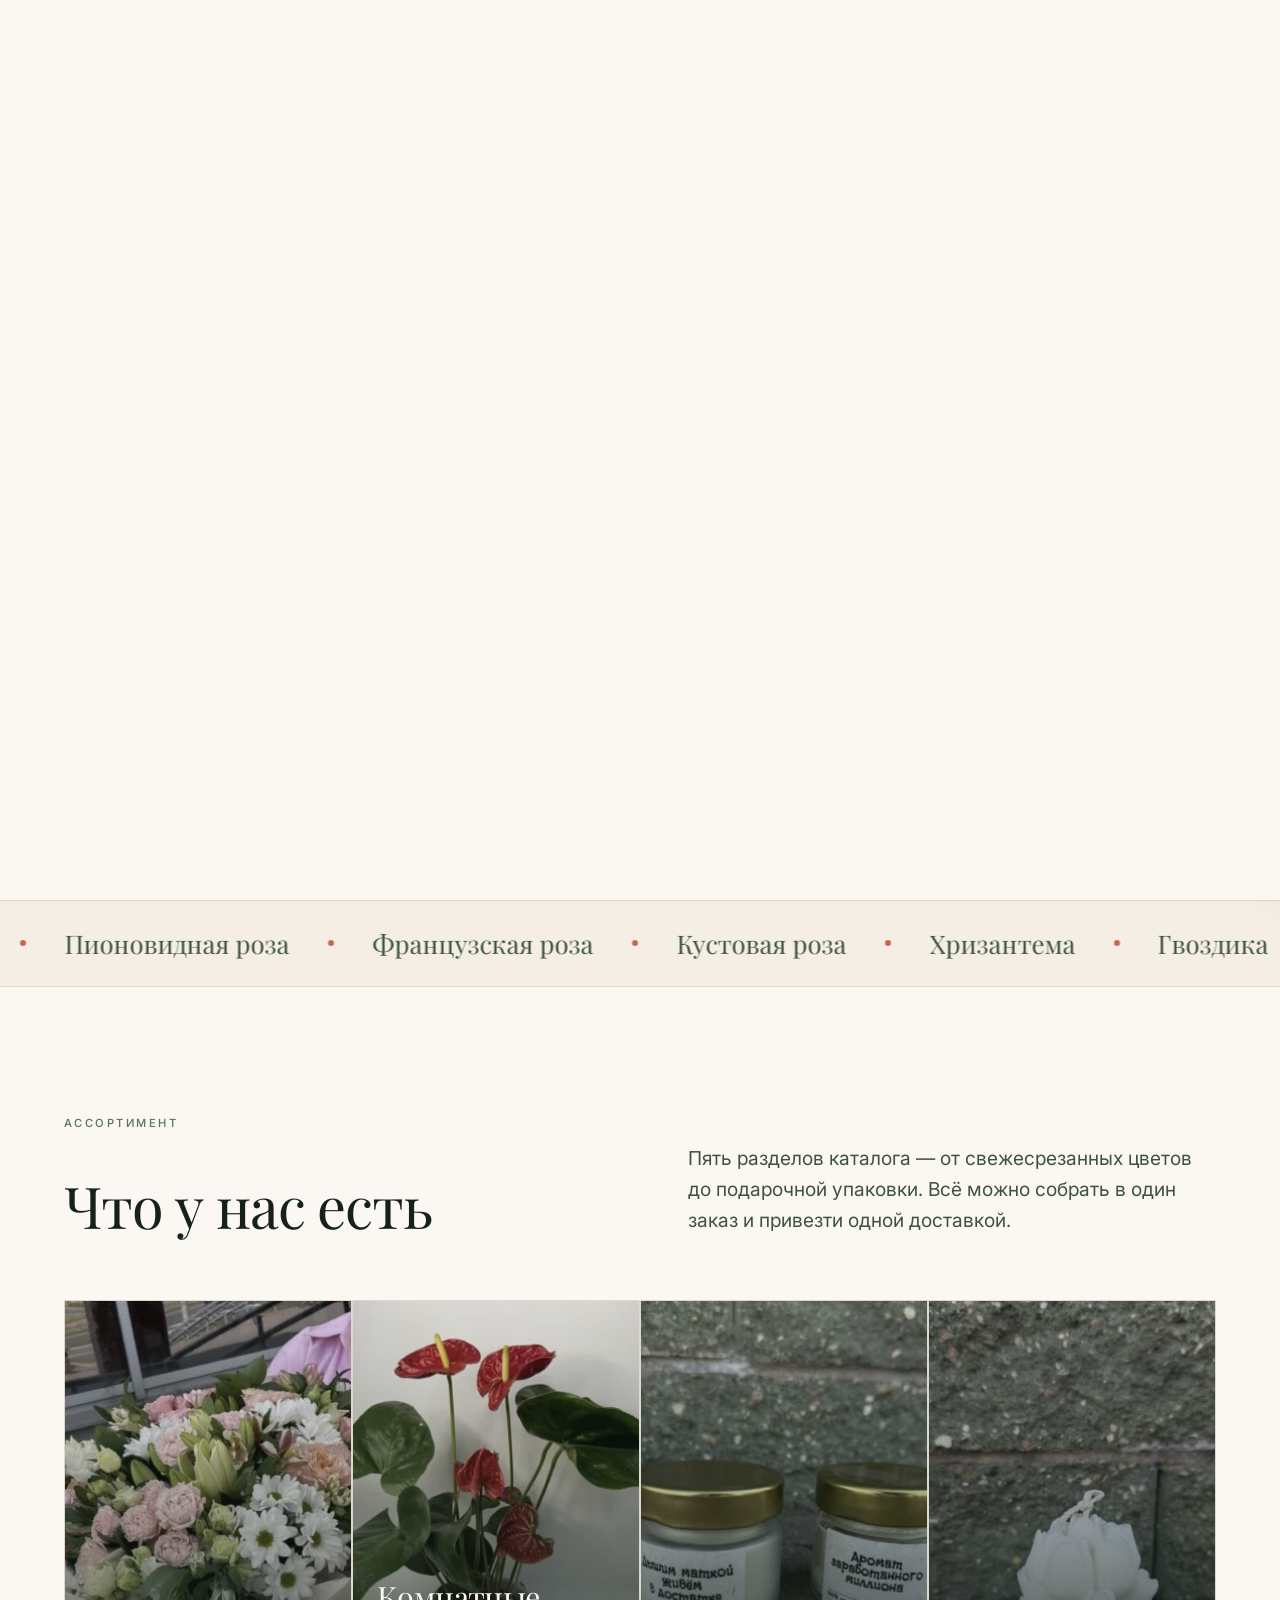
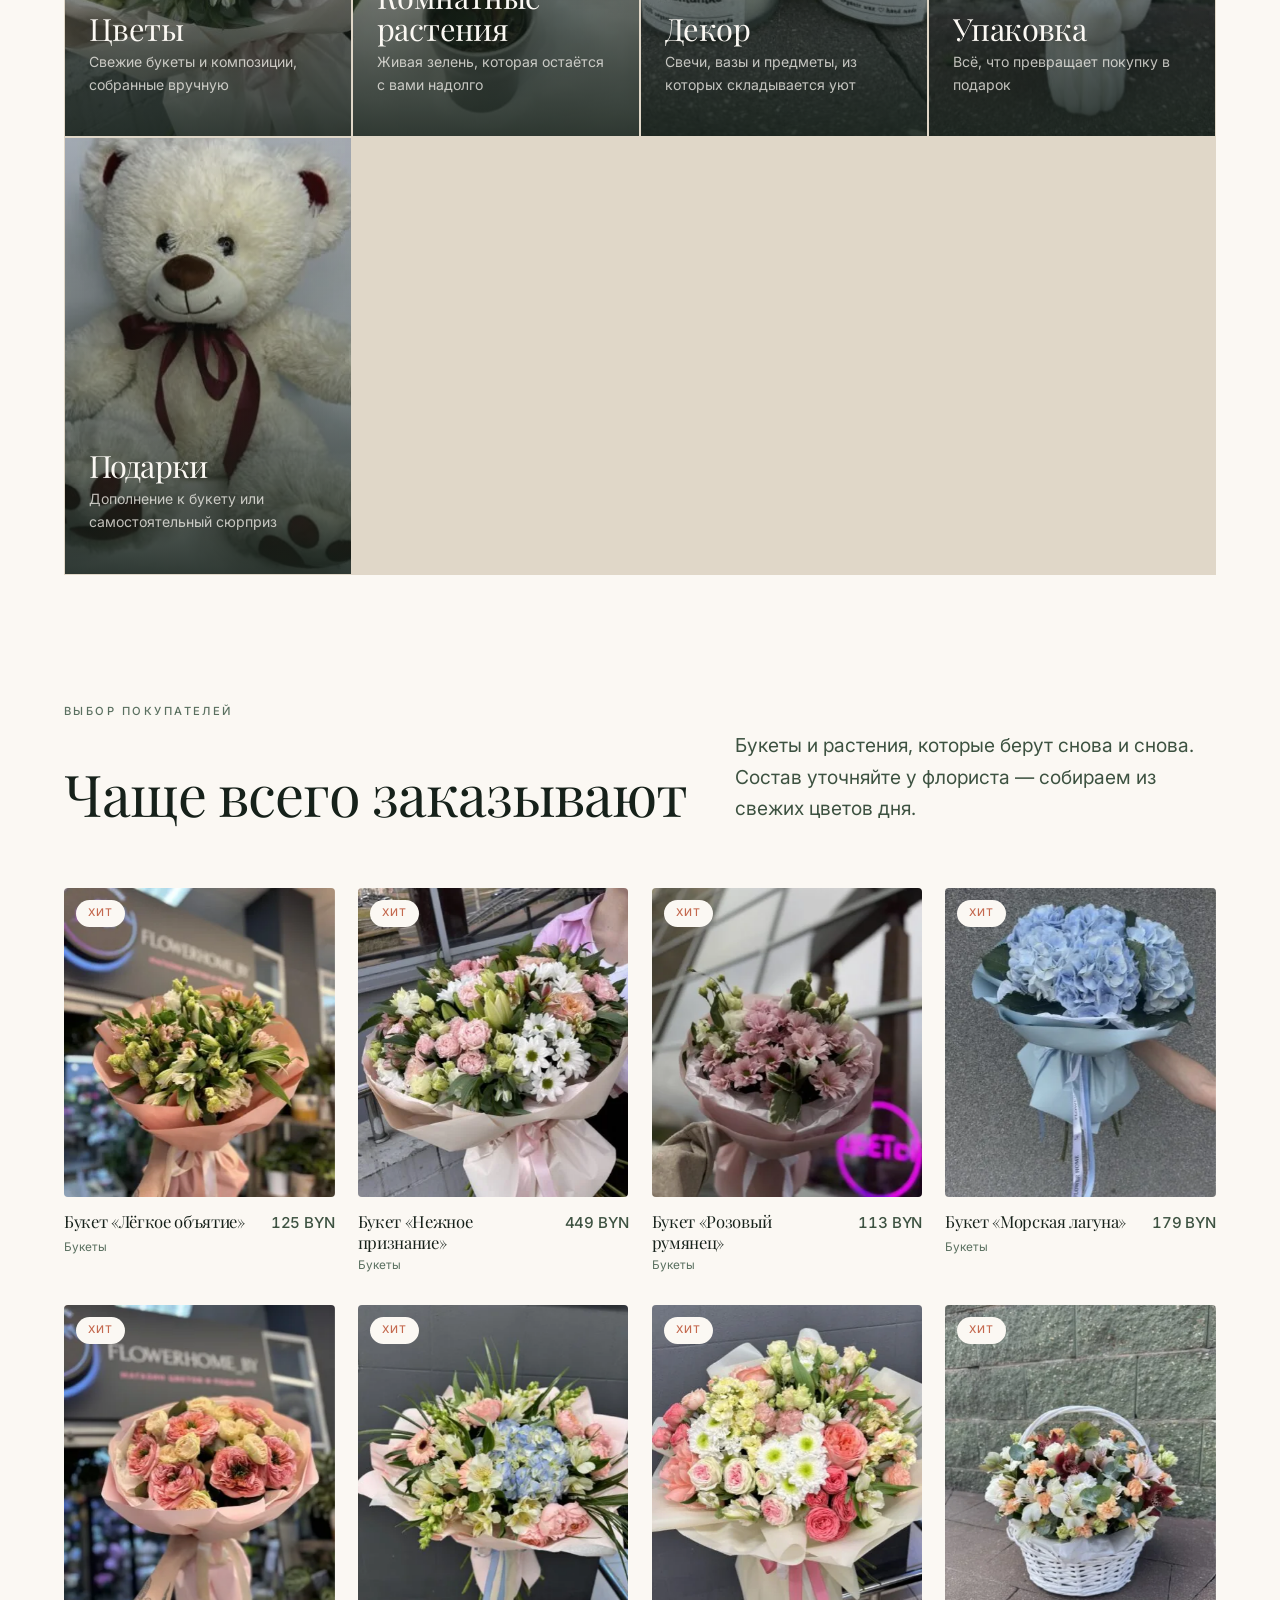
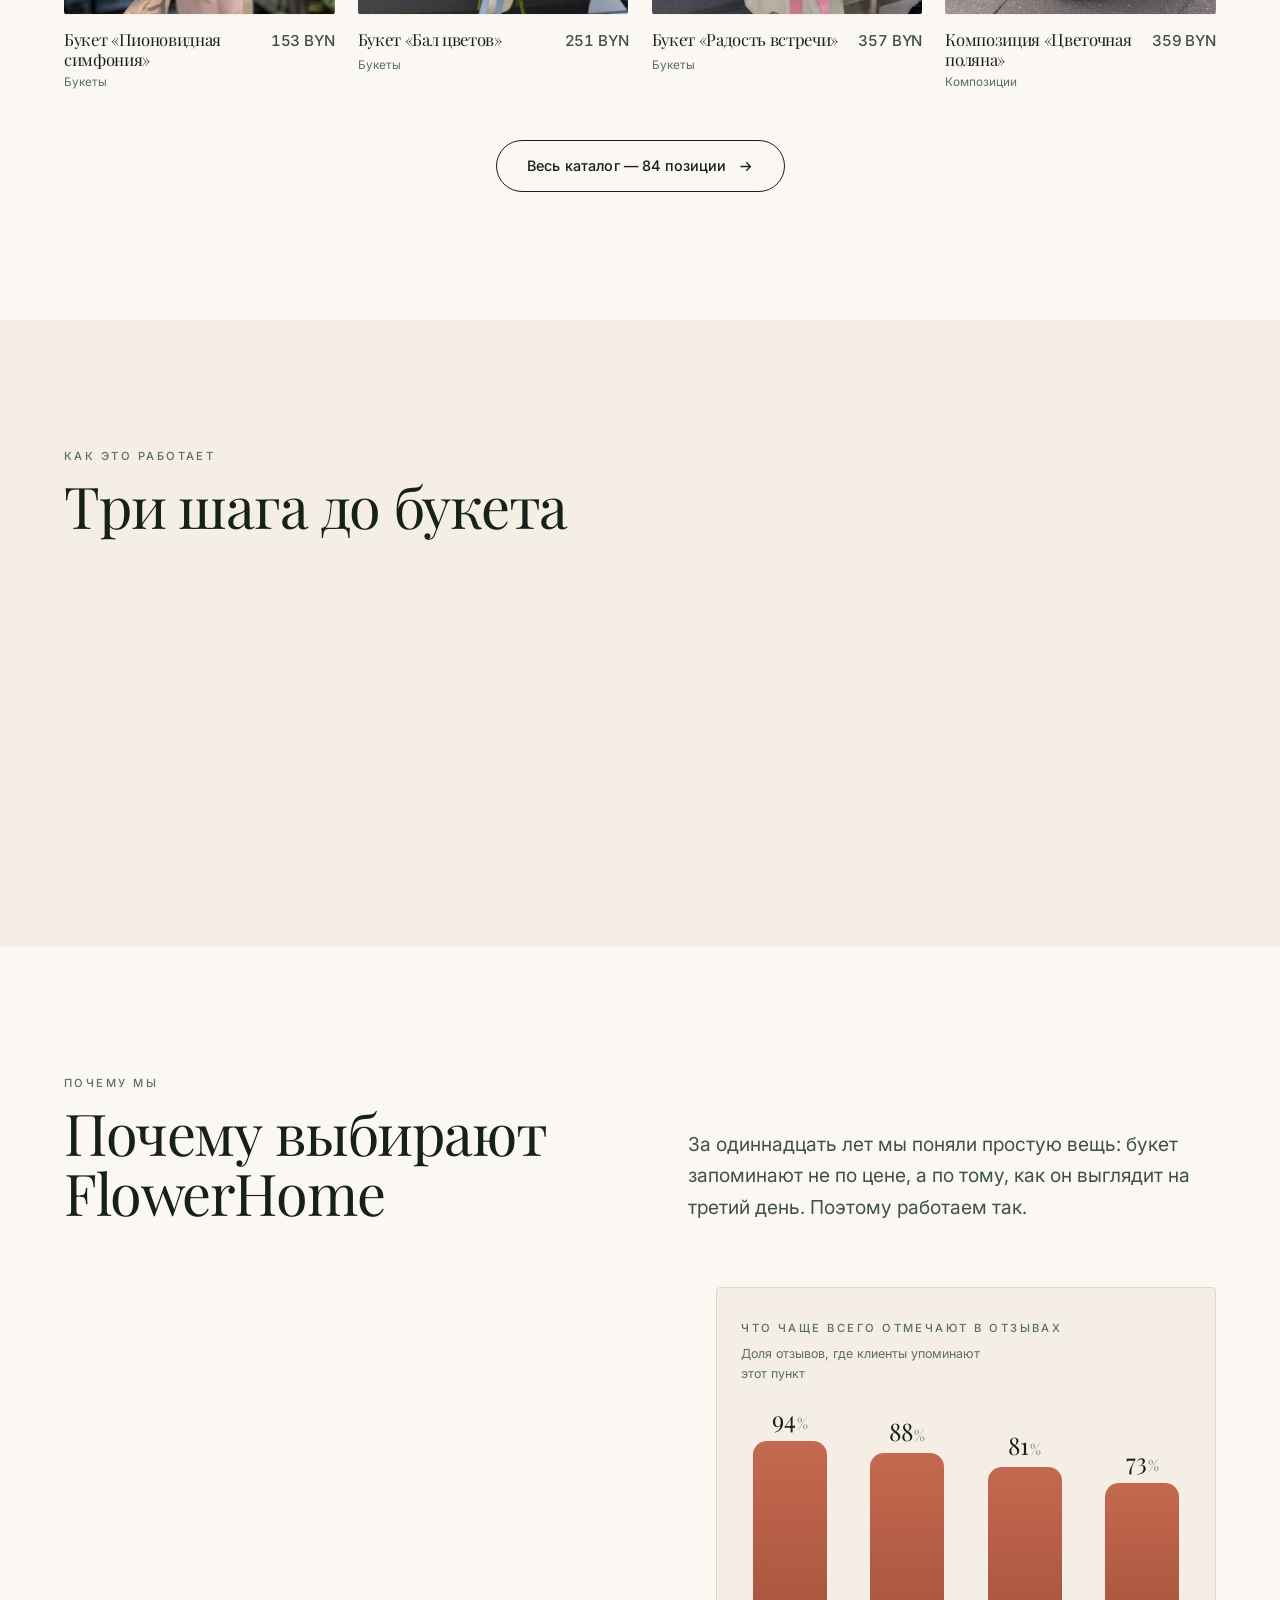
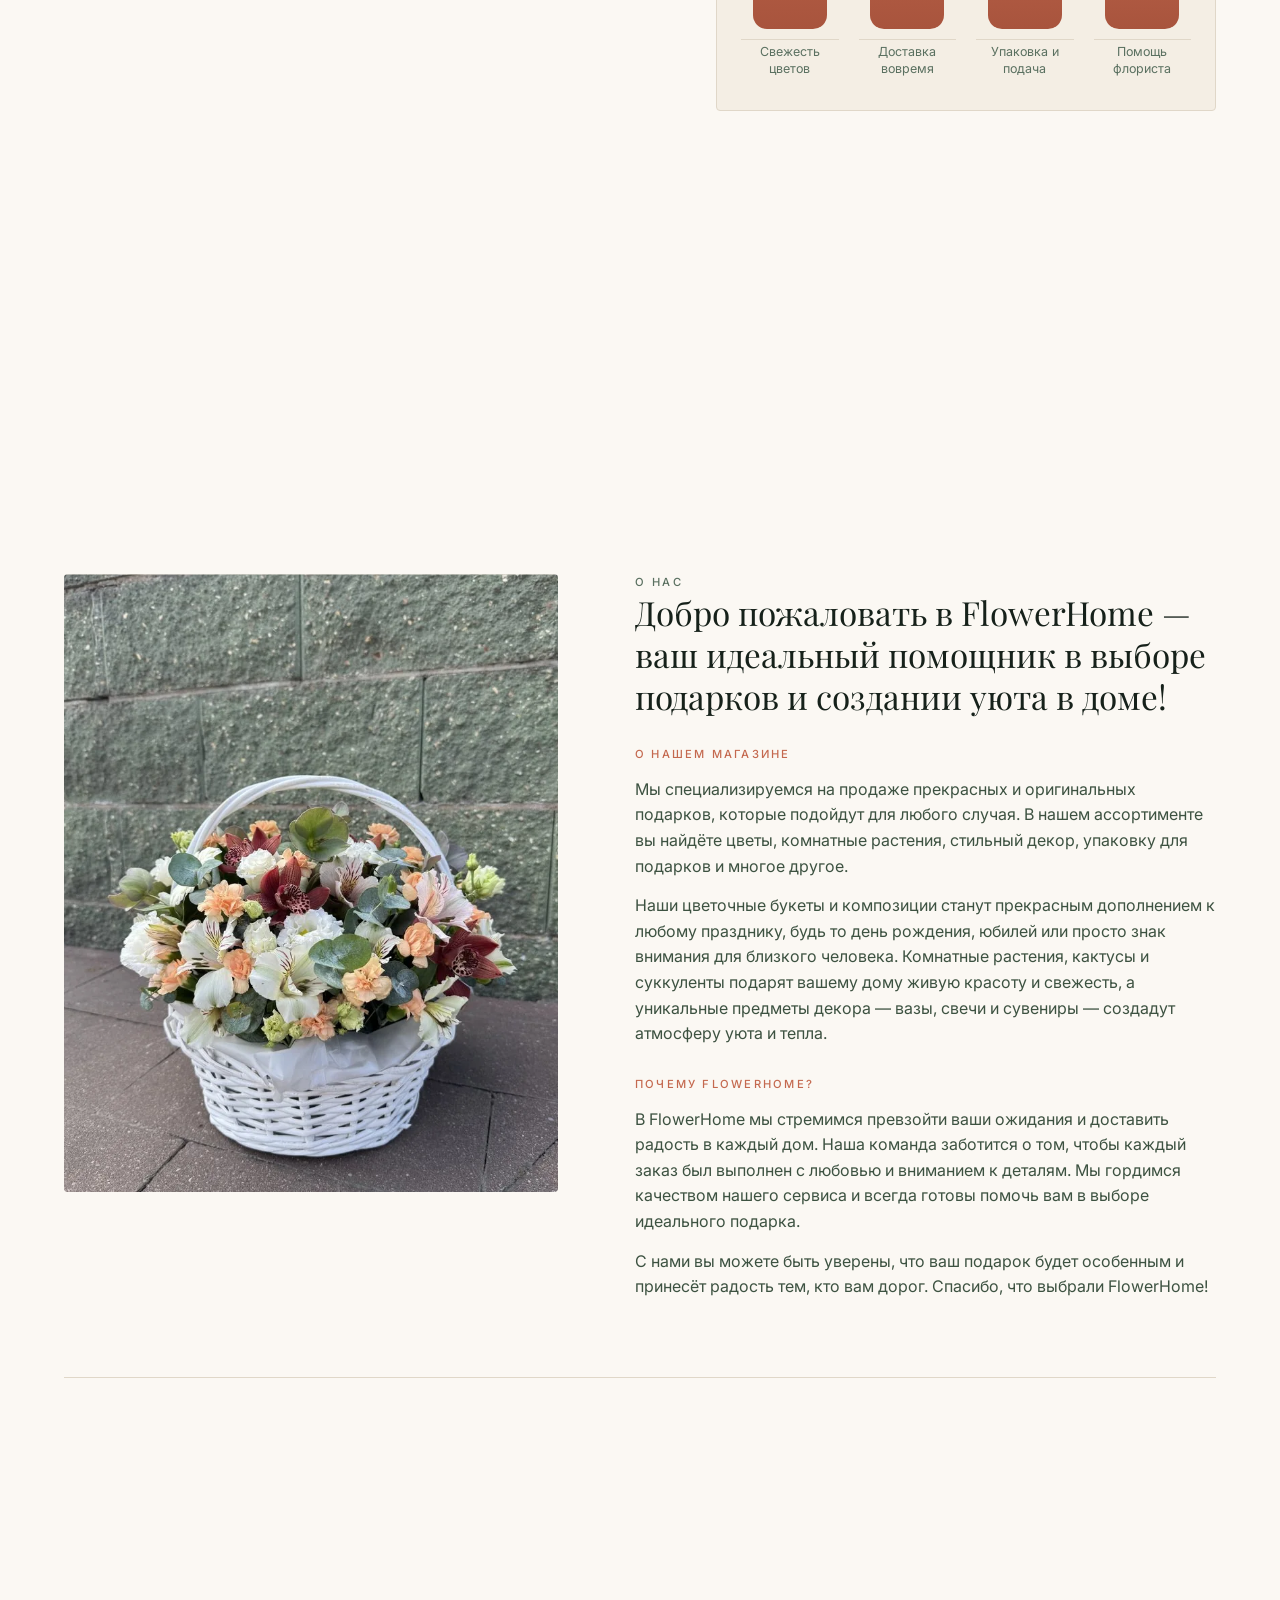
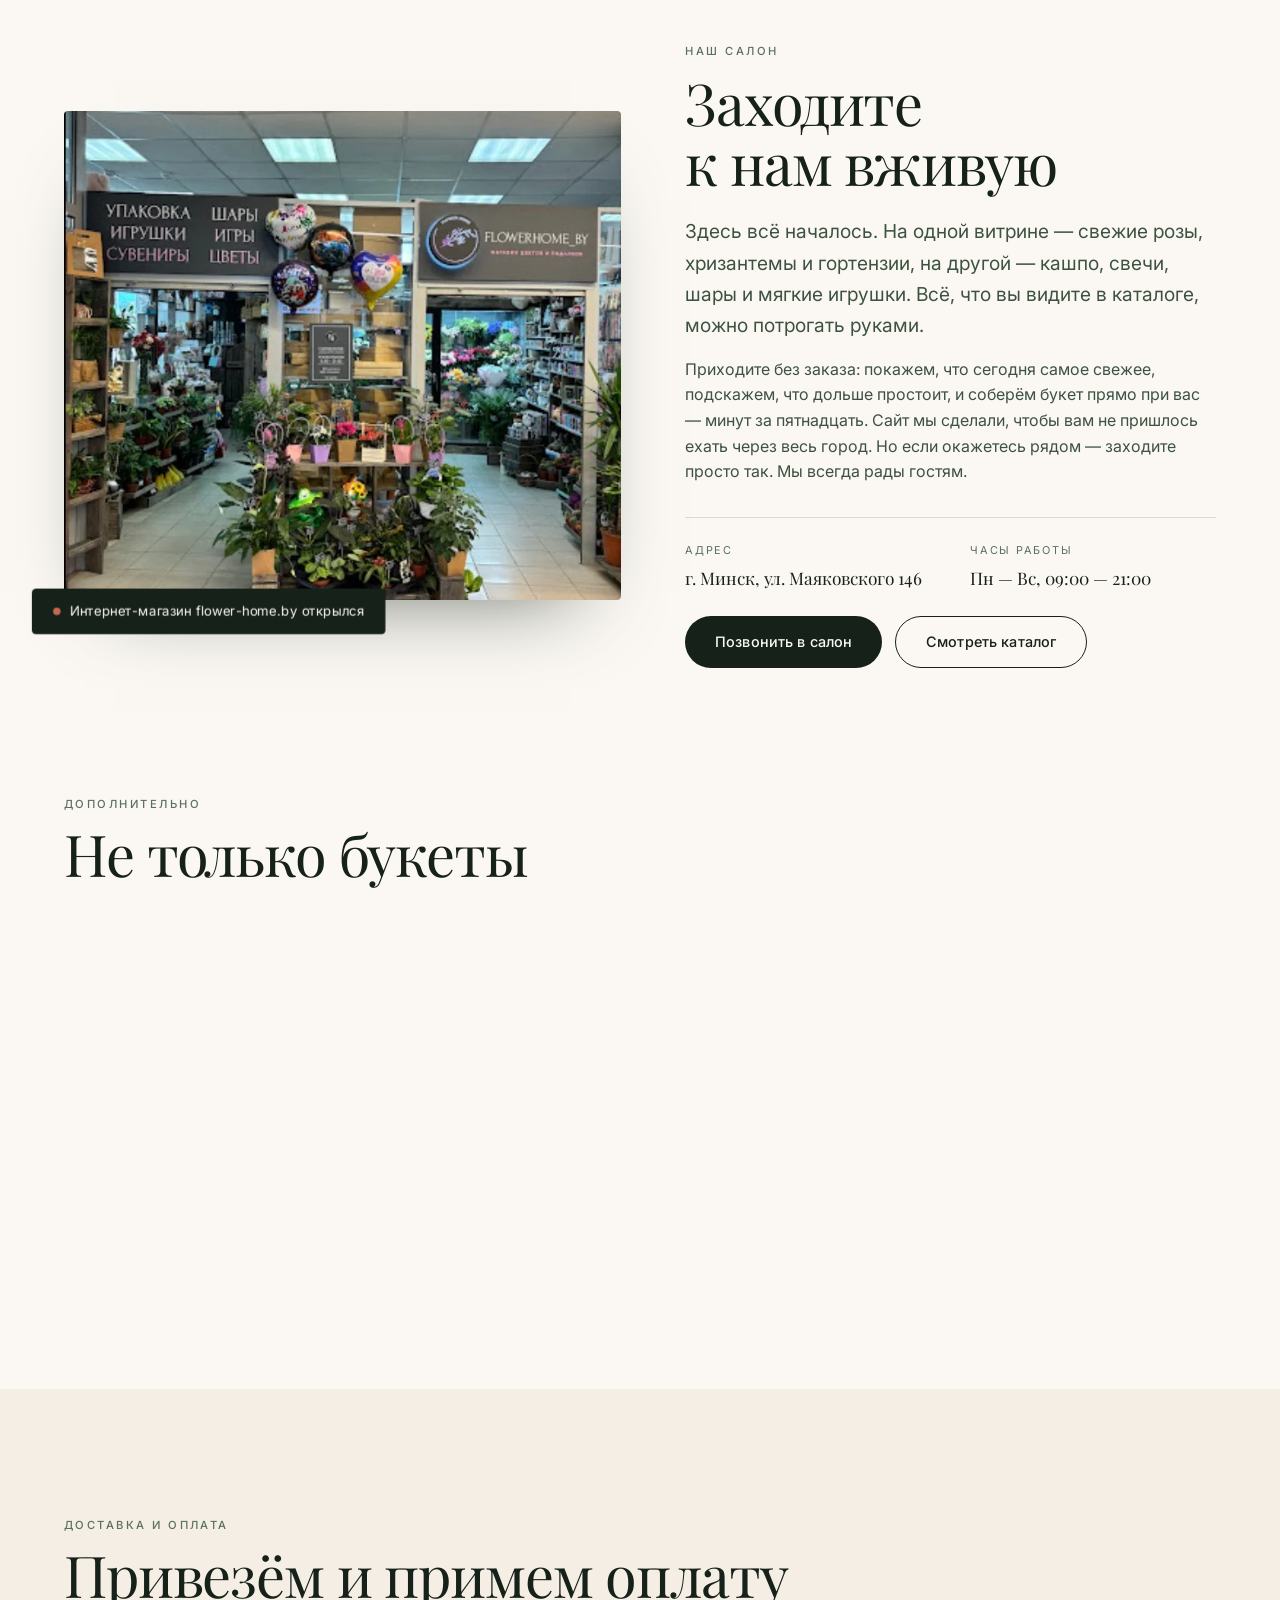
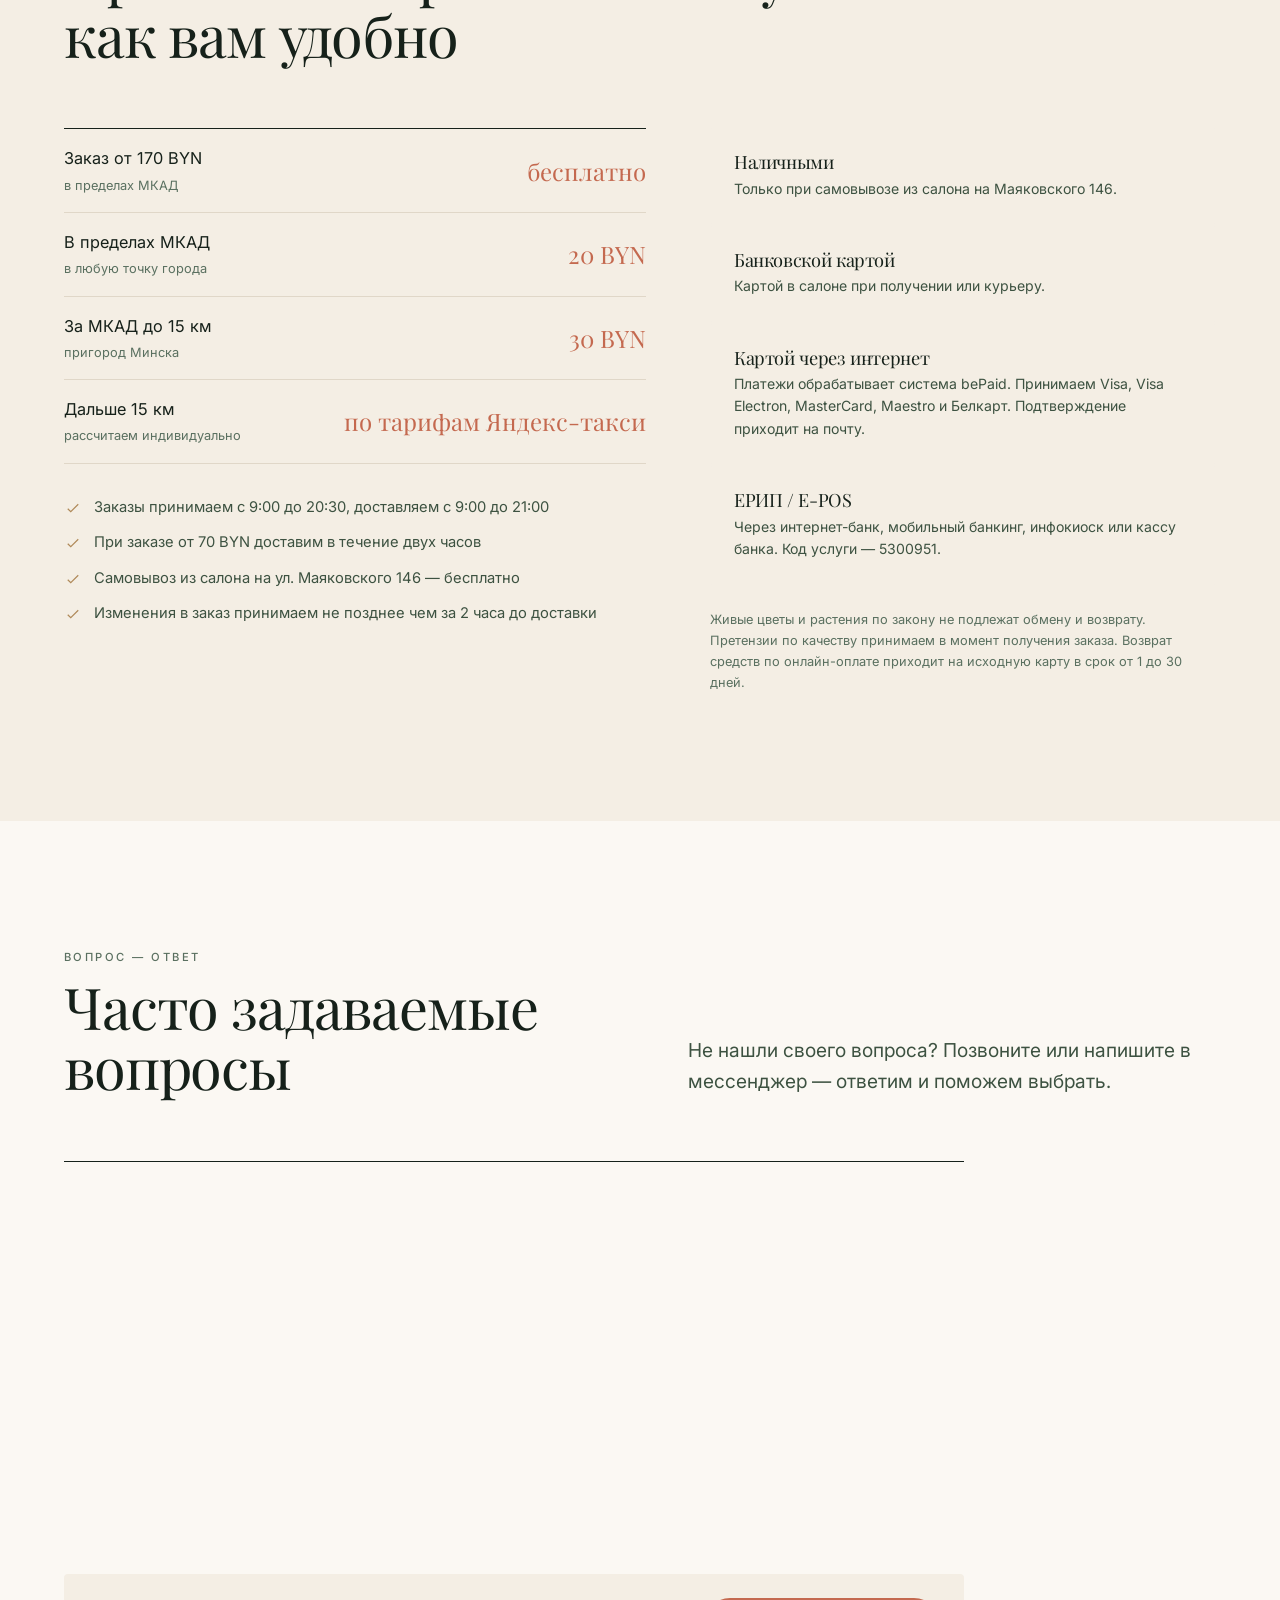
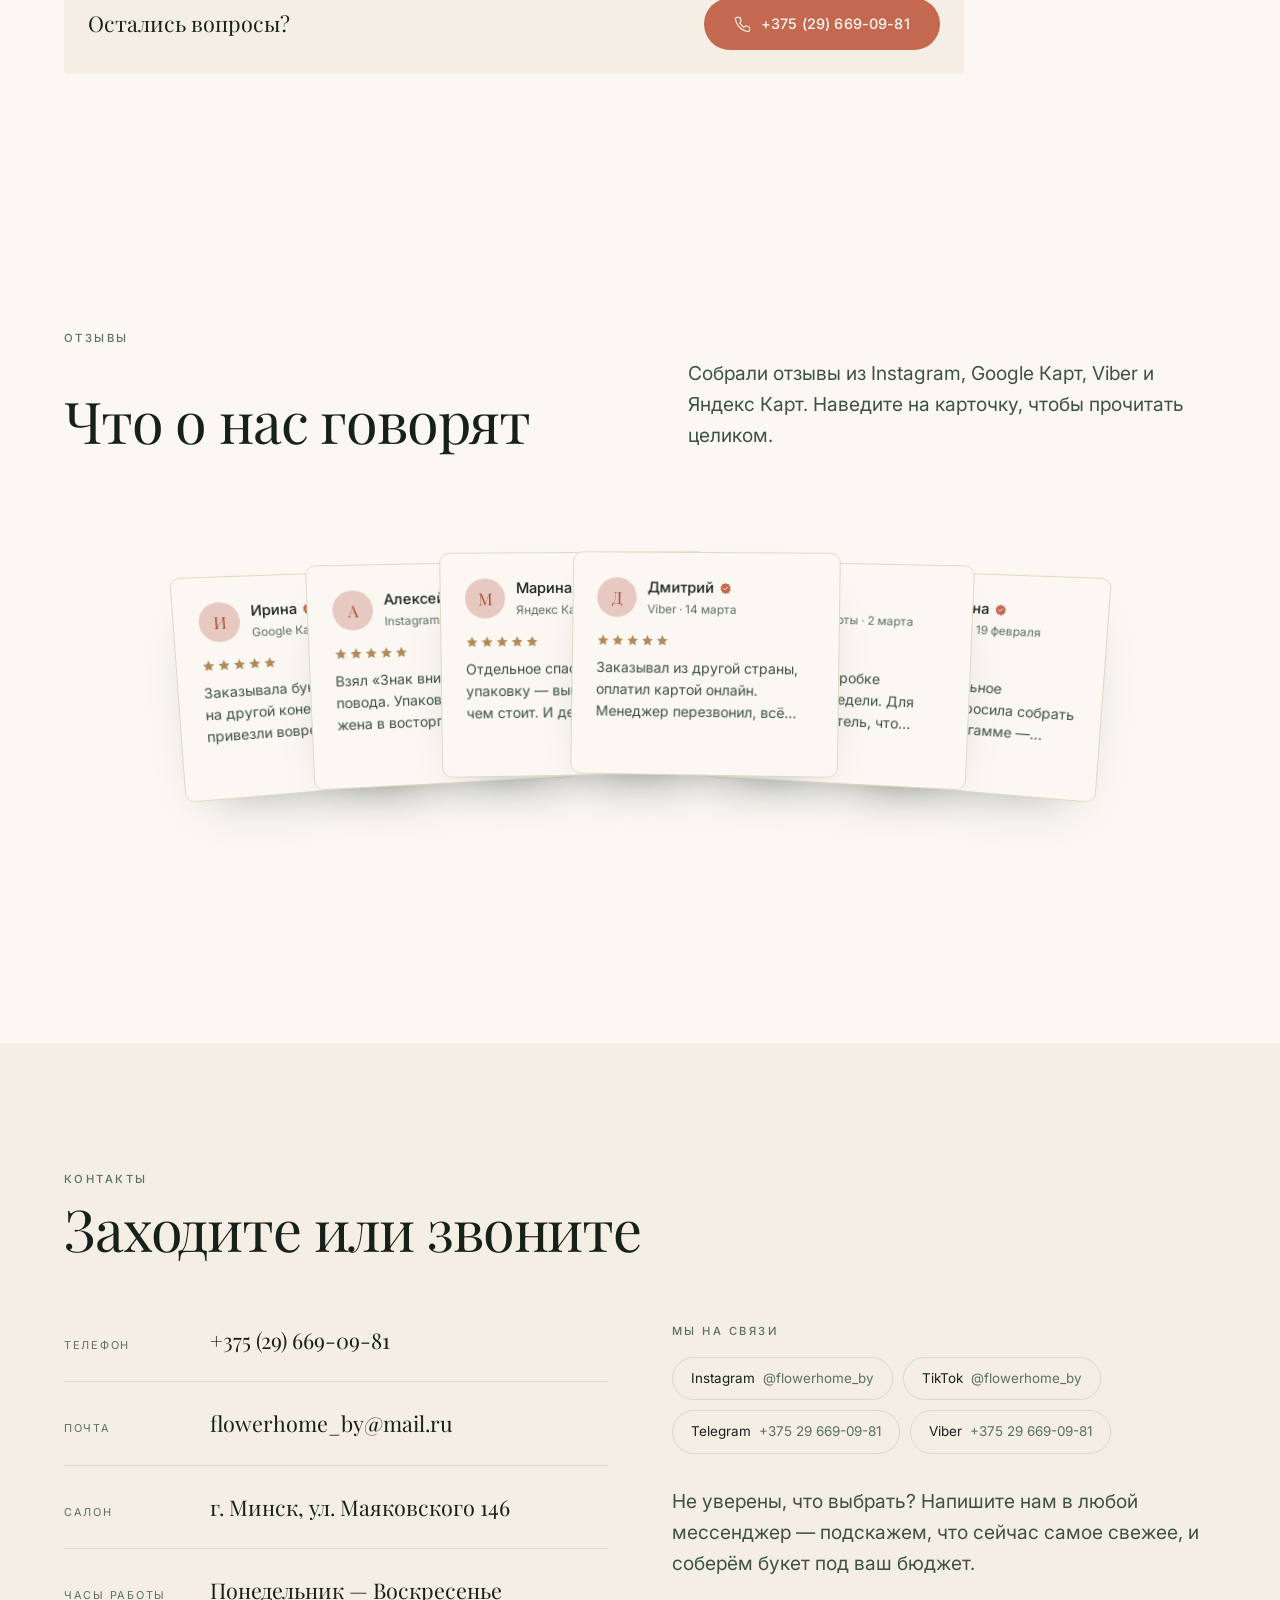
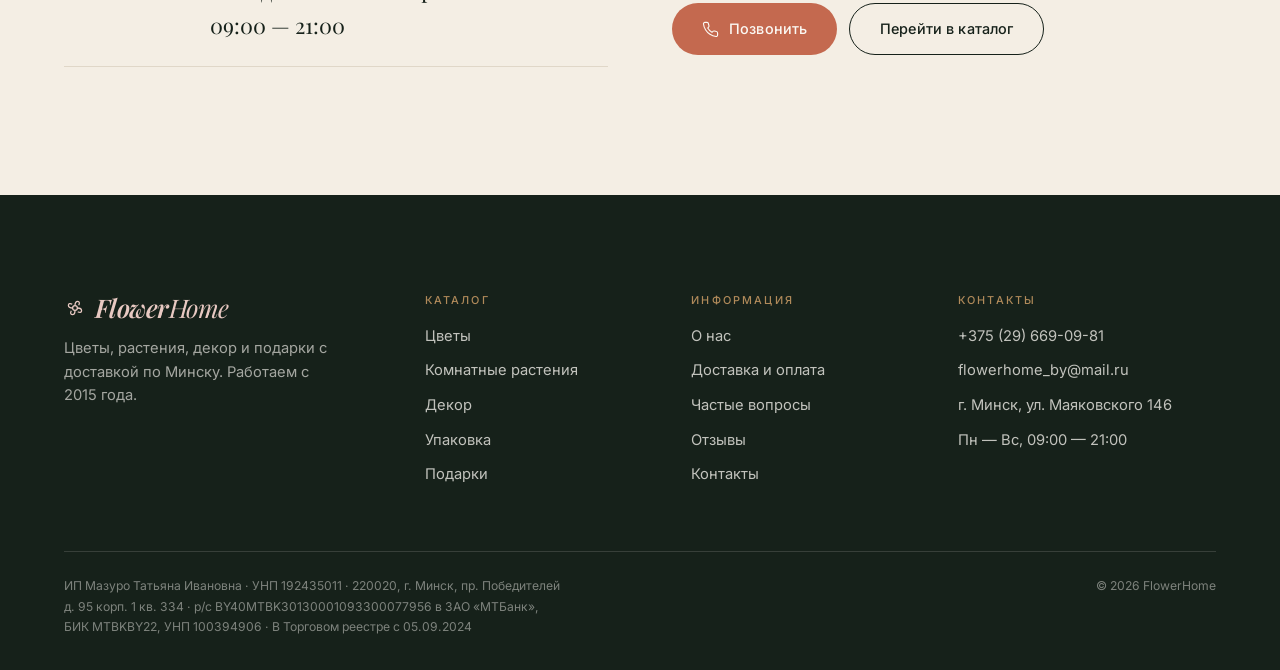
==== commit 47c7435f: "Одна таблица стилей вместо трёх base.css, layout.css и components.css стояли в шапке подряд — браузе" ====
--- a/index.html
+++ b/index.html
@@ -13,9 +13,7 @@
       href="https://fonts.googleapis.com/css2?family=Inter:wght@300;400;500;600&family=Playfair+Display:ital,wght@0,400;0,500;0,600;0,700;1,400;1,500&display=swap">
 <noscript><link rel="stylesheet"
       href="https://fonts.googleapis.com/css2?family=Inter:wght@300;400;500;600&family=Playfair+Display:ital,wght@0,400;0,500;0,600;0,700;1,400;1,500&display=swap"></noscript>
-<link rel="stylesheet" href="css/base.min.css?v=4">
-<link rel="stylesheet" href="css/layout.min.css?v=4">
-<link rel="stylesheet" href="css/components.min.css?v=4">
+<link rel="stylesheet" href="css/site.min.css?v=5">
 <link rel="icon" href="data:image/svg+xml,%3Csvg xmlns='http://www.w3.org/2000/svg' viewBox='0 0 32 32'%3E%3Ctext y='26' font-size='26'%3E%F0%9F%8C%B8%3C/text%3E%3C/svg%3E">
 </head>
 <body>
--- a/css/site.min.css
+++ b/css/site.min.css
@@ -0,0 +1 @@
+:root{--paper: #FBF8F3;--paper-warm: #F4EEE4;--ink: #16211A;--ink-soft: #3D5241;--moss: #5A7060;--clay: #C4694F;--clay-deep: #A8543D;--blush: #E8C9C2;--gold: #B08A5A;--line: #E0D7C8;--white: #FFFFFF;--serif: "Playfair Display", "Times New Roman", serif;--sans: "Inter", -apple-system, "Segoe UI", system-ui, sans-serif;--sp-1: 8px;--sp-2: 16px;--sp-3: 24px;--sp-4: 32px;--sp-5: 48px;--sp-6: 64px;--sp-7: 96px;--sp-8: 128px;--gutter: clamp(20px, 5vw, 72px);--maxw: 1440px;--ease: cubic-bezier(.22, 1, .36, 1);--ease-io: cubic-bezier(.65, 0, .35, 1);--t-fast: .2s;--t-mid: .4s;--t-slow: .8s;--radius: 2px;--radius-lg: 4px}*,*:before,*:after{box-sizing:border-box}*{margin:0;padding:0}html{-webkit-text-size-adjust:100%;scroll-behavior:smooth;overflow-x:clip}body{background:var(--paper);color:var(--ink);font-family:var(--sans);font-size:16px;font-weight:400;line-height:1.6;-webkit-font-smoothing:antialiased;text-rendering:optimizeLegibility;overflow-x:clip}body.is-locked{overflow:hidden}img,picture,svg,video{display:block;max-width:100%}button,input,textarea,select{font:inherit;color:inherit;background:none;border:none}button{cursor:pointer}a{color:inherit;text-decoration:none}ul,ol{list-style:none}:focus-visible{outline:2px solid var(--clay);outline-offset:3px;border-radius:var(--radius)}:focus:not(:focus-visible){outline:none}h1,h2,h3,h4{font-family:var(--serif);font-weight:400;line-height:1.05;letter-spacing:-.02em}.display{font-size:clamp(2.9rem,8vw,7.2rem);line-height:.9;letter-spacing:-.035em;text-transform:uppercase}.h1{font-size:clamp(2.4rem,6.5vw,5.5rem);line-height:.98}.h2{font-size:clamp(2rem,4.5vw,3.6rem);line-height:1.04}.h3{font-size:clamp(1.35rem,2.2vw,1.85rem);line-height:1.2}.serif-it{font-family:var(--serif);font-style:italic;font-weight:400}.eyebrow{font-family:var(--sans);font-size:.7rem;font-weight:500;letter-spacing:.22em;text-transform:uppercase;color:var(--moss)}.lead{font-size:clamp(1.02rem,1.5vw,1.22rem);line-height:1.62;color:var(--ink-soft)}.muted{color:var(--moss)}.price{font-family:var(--sans);font-weight:500;font-variant-numeric:tabular-nums;letter-spacing:-.01em}.wrap{width:100%;max-width:var(--maxw);margin-inline:auto;padding-inline:var(--gutter)}.section{padding-block:clamp(64px,10vw,150px)}.rule{height:1px;background:var(--line);border:0}.sr-only{position:absolute;width:1px;height:1px;padding:0;margin:-1px;overflow:hidden;clip:rect(0 0 0 0);white-space:nowrap}.skip-link{position:absolute;top:-100px;left:var(--gutter);z-index:999;background:var(--ink);color:var(--paper);padding:12px 20px;transition:top var(--t-fast) var(--ease)}.skip-link:focus{top:12px}body:before{content:"";position:fixed;inset:0;z-index:9998;pointer-events:none;opacity:.035;background-image:url("data:image/svg+xml,%3Csvg xmlns='http://www.w3.org/2000/svg' width='160' height='160'%3E%3Cfilter id='n'%3E%3CfeTurbulence type='fractalNoise' baseFrequency='0.8' numOctaves='4'/%3E%3C/filter%3E%3Crect width='160' height='160' filter='url(%23n)'/%3E%3C/svg%3E")}.intro{position:fixed;inset:0;z-index:9999;background:var(--paper);overflow:hidden}.intro.is-done{visibility:hidden}.intro__cols{position:absolute;inset:-6% -2%;display:grid;grid-template-columns:repeat(5,1fr);gap:clamp(10px,1.4vw,22px);transform:rotate(-4deg) scale(1.12);transition:opacity .5s var(--ease),filter .8s var(--ease),transform 1.2s var(--ease)}.intro__col{overflow:hidden}.intro__strip{display:grid;gap:clamp(10px,1.4vw,22px)}.intro__strip img{width:100%;aspect-ratio:400 / 457;object-fit:cover;border-radius:6px}.intro.is-active .intro__strip{animation:stripDown var(--sp, 28s) linear infinite}.intro.is-active .intro__col--up .intro__strip{animation-name:stripUp}@keyframes stripDown{0%{transform:translateY(-50%)}to{transform:translateY(0)}}@keyframes stripUp{0%{transform:translateY(0)}to{transform:translateY(-50%)}}.intro__veil{position:absolute;inset:0;background:radial-gradient(ellipse 52% 40% at 50% 48%,color-mix(in srgb,var(--paper) 94%,transparent),color-mix(in srgb,var(--paper) 80%,transparent) 55%,color-mix(in srgb,var(--paper) 18%,transparent)),linear-gradient(color-mix(in srgb,var(--paper) 52%,transparent),transparent 42%,color-mix(in srgb,var(--paper) 74%,transparent) 82%,color-mix(in srgb,var(--paper) 94%,transparent));backdrop-filter:blur(2px);-webkit-backdrop-filter:blur(2px);transition:opacity .5s var(--ease)}.intro__content{position:absolute;inset:0;z-index:3;display:flex;flex-direction:column;justify-content:center;align-items:center;padding-inline:var(--gutter);text-align:center;transition:opacity .45s var(--ease),transform .7s var(--ease)}.intro__logo{font-family:var(--serif);font-size:clamp(2.4rem,6.5vw,5rem);line-height:1;letter-spacing:-.03em;display:flex;justify-content:center}.intro__word{display:block;overflow:hidden}.intro__word>span{display:block;transform:translateY(105%)}.intro__word--it>span{font-style:italic;color:var(--clay)}.intro.is-active .intro__word>span{animation:introUp 1s var(--ease) forwards;animation-delay:.7s}.intro.is-active .intro__word--it>span{animation-delay:.83s}@keyframes introUp{to{transform:translateY(0)}}.intro__desc{margin:var(--sp-3) auto 0;max-width:62ch;font-size:clamp(.88rem,1.2vw,1.02rem);line-height:1.75;color:var(--ink-soft)}.intro__ln{display:block;overflow:hidden}.intro__ln>span{display:block;transform:translateY(110%);opacity:0}.intro.is-active .intro__ln>span{animation:introLine .9s var(--ease) forwards}.intro.is-active .intro__ln:nth-child(1)>span{animation-delay:1.15s}.intro.is-active .intro__ln:nth-child(2)>span{animation-delay:1.26s}.intro.is-active .intro__ln:nth-child(3)>span{animation-delay:1.37s}@keyframes introLine{to{transform:translateY(0);opacity:1}}.intro__motto{margin-top:var(--sp-3);font-family:var(--serif);font-style:italic;font-size:clamp(1.1rem,2vw,1.6rem);color:var(--gold)}.intro__motto>span{display:inline-block;opacity:0;transform:translateY(18px)}.intro.is-active .intro__motto>span{animation:introMotto 1s var(--ease) 1.7s forwards}@keyframes introMotto{to{opacity:1;transform:translateY(0)}}.intro__motto:before,.intro__motto:after{content:"";display:inline-block;width:clamp(20px,4vw,48px);height:1px;background:var(--gold);vertical-align:middle;margin-inline:14px;transform:scaleX(0);transition:transform .9s var(--ease) 1.9s}.intro__motto:before{transform-origin:right}.intro__motto:after{transform-origin:left}.intro.is-active .intro__motto:before,.intro.is-active .intro__motto:after{transform:scaleX(1)}.intro__bar{position:absolute;left:0;right:0;bottom:clamp(24px,5vh,52px);z-index:3;display:flex;align-items:center;gap:var(--sp-2);padding-inline:var(--gutter);font-family:var(--serif);font-size:.92rem;color:var(--ink-soft);font-variant-numeric:tabular-nums;transition:opacity .45s var(--ease)}.intro__count{min-width:4.5ch}.intro__max{font-family:var(--sans);font-size:.66rem;letter-spacing:.18em;text-transform:uppercase;opacity:.5;white-space:nowrap}@media(max-width:560px){.intro__max{display:none}}.intro__line{flex-grow:1;height:1px;background:var(--line);position:relative;overflow:hidden}.intro__line i{position:absolute;inset:0 auto 0 0;width:0;background:var(--clay)}.intro__curtain{position:absolute;inset:0;z-index:4;display:grid;grid-template-columns:repeat(5,1fr);pointer-events:none}.intro__curtain i{display:block;background:var(--paper);transform:translateY(101%)}.intro.is-out .intro__curtain i{transform:translateY(0);transition:transform .62s cubic-bezier(.65,0,.35,1);transition-delay:calc(var(--c) * 55ms)}.intro.is-lift{transform:translateY(-101%);transition:transform .85s cubic-bezier(.76,0,.24,1)}.intro.is-out .intro__cols{opacity:.35;filter:blur(6px);transform:rotate(-4deg) scale(1.2)}.intro.is-out .intro__content{opacity:0;transform:translateY(-24px)}.intro.is-out .intro__bar,.intro.is-out .intro__veil{opacity:0}@media(max-width:700px){.intro__cols{grid-template-columns:repeat(3,1fr)}.intro__cols>:nth-child(4),.intro__cols>:nth-child(5){display:none}.intro__curtain{grid-template-columns:repeat(3,1fr)}.intro__curtain i:nth-child(4),.intro__curtain i:nth-child(5){display:none}.intro__desc{max-width:42ch}}@media(prefers-reduced-motion:reduce){.intro__word>span,.intro__ln>span,.intro__motto>span{transform:none;opacity:1}.intro__cols{display:none}}.cursor{position:fixed;top:0;left:0;width:34px;height:34px;margin:-17px 0 0 -17px;border:1px solid var(--ink-soft);border-radius:50%;pointer-events:none;z-index:9997;opacity:0;transition:width .3s var(--ease),height .3s var(--ease),margin .3s var(--ease),background-color .3s var(--ease),border-color .3s var(--ease),opacity .3s var(--ease);mix-blend-mode:multiply}.cursor.is-visible{opacity:1}.cursor.is-hover{width:66px;height:66px;margin:-33px 0 0 -33px;background:var(--clay);border-color:var(--clay);mix-blend-mode:normal}.cursor__label{position:absolute;inset:0;display:grid;place-items:center;font-size:.58rem;letter-spacing:.1em;text-transform:uppercase;color:var(--paper);opacity:0;transition:opacity .2s var(--ease)}.cursor.is-hover .cursor__label{opacity:1}@media(hover:none),(pointer:coarse){.cursor{display:none}}.header{position:fixed;top:0;left:0;right:0;z-index:900;padding-block:18px;background:color-mix(in srgb,var(--paper) 82%,transparent);backdrop-filter:blur(14px) saturate(1.2);-webkit-backdrop-filter:blur(14px) saturate(1.2);border-bottom:1px solid transparent;transition:transform .5s var(--ease),border-color var(--t-mid),background-color var(--t-mid),padding var(--t-mid)}.header.is-stuck{border-bottom-color:var(--line);padding-block:12px}.header.is-hidden{transform:translateY(-105%)}.header__inner{display:flex;align-items:center;justify-content:space-between;gap:var(--sp-3)}.logo{display:flex;align-items:baseline;gap:9px;font-family:var(--serif);font-size:1.32rem;letter-spacing:-.02em;line-height:1;flex-shrink:0}.logo__mark{width:22px;height:22px;flex-shrink:0;align-self:center;color:var(--clay);transition:transform .6s var(--ease)}.logo:hover .logo__mark{transform:rotate(90deg)}.logo b{font-weight:600}.logo span{color:var(--moss);font-style:italic}.nav{display:flex;align-items:center;gap:clamp(16px,2.2vw,34px)}.nav a{position:relative;font-size:.86rem;letter-spacing:.01em;padding-block:4px;color:var(--ink-soft);transition:color var(--t-fast) var(--ease)}.nav a:after{content:"";position:absolute;left:0;bottom:0;width:100%;height:1px;background:var(--clay);transform:scaleX(0);transform-origin:right;transition:transform .4s var(--ease)}.nav a:hover{color:var(--ink)}.nav a:hover:after,.nav a[aria-current=page]:after{transform:scaleX(1);transform-origin:left}.header__actions{display:flex;align-items:center;gap:10px}.header__phone{font-size:.86rem;font-variant-numeric:tabular-nums;color:var(--ink-soft);white-space:nowrap;transition:color var(--t-fast)}.header__phone:hover{color:var(--clay)}.icon-btn{position:relative;width:44px;height:44px;display:grid;place-items:center;border-radius:50%;color:var(--ink);transition:background-color var(--t-fast) var(--ease)}.icon-btn:hover{background:var(--paper-warm)}.icon-btn svg{width:21px;height:21px}.cart-count{position:absolute;top:4px;right:3px;min-width:19px;height:19px;padding-inline:5px;display:grid;place-items:center;background:var(--clay);color:var(--white);border-radius:10px;font-size:.66rem;font-weight:600;font-variant-numeric:tabular-nums;transform:scale(0);transition:transform .35s var(--ease)}.cart-count.is-shown{transform:scale(1)}.cart-count.is-bump{animation:bump .5s var(--ease)}@keyframes bump{0%{transform:scale(1)}35%{transform:scale(1.45)}to{transform:scale(1)}}.burger{display:none}@media(max-width:1000px){.nav{position:fixed;inset:0 auto auto 0;width:100vw;height:100svh;flex-direction:column;justify-content:center;gap:var(--sp-2);background:var(--paper);transform:translateY(-100%);transition:transform .6s var(--ease);z-index:890}.nav.is-open{transform:translateY(0)}.nav a{font-family:var(--serif);font-size:2rem;color:var(--ink);opacity:0;transform:translateY(20px)}.nav.is-open a{animation:navIn .5s var(--ease) forwards}.nav.is-open a:nth-child(1){animation-delay:.12s}.nav.is-open a:nth-child(2){animation-delay:.18s}.nav.is-open a:nth-child(3){animation-delay:.24s}.nav.is-open a:nth-child(4){animation-delay:.3s}.nav.is-open a:nth-child(5){animation-delay:.36s}@keyframes navIn{to{opacity:1;transform:translateY(0)}}.burger{display:grid;place-items:center;width:44px;height:44px;z-index:900;position:relative}.burger span{display:block;width:22px;height:1.5px;background:var(--ink);transition:transform .4s var(--ease),opacity .2s}.burger span:first-child{transform:translateY(-4px)}.burger span:last-child{transform:translateY(4px)}.burger.is-open span:first-child{transform:rotate(45deg)}.burger.is-open span:last-child{transform:rotate(-45deg)}.header__phone{display:none}}@media(max-width:560px){.logo{font-size:1.1rem}}.footer{background:var(--ink);color:var(--paper);padding-block:clamp(56px,8vw,100px) 32px}.footer a{color:var(--paper)}.footer__top{display:grid;grid-template-columns:1.4fr 1fr 1fr 1.1fr;gap:var(--sp-5) var(--sp-4);padding-bottom:var(--sp-6)}.footer__brand .logo{color:var(--paper);font-size:1.6rem}.footer__brand .logo span,.footer__brand .logo__mark{color:var(--blush)}.footer__tag{margin-top:var(--sp-2);max-width:30ch;color:color-mix(in srgb,var(--paper) 62%,transparent);font-size:.92rem}.footer h4{font-family:var(--sans);font-size:.68rem;font-weight:500;letter-spacing:.2em;text-transform:uppercase;color:var(--gold);margin-bottom:var(--sp-2)}.footer__col li+li{margin-top:9px}.footer__col a,.footer__col span{font-size:.92rem;color:color-mix(in srgb,var(--paper) 75%,transparent);transition:color var(--t-fast) var(--ease)}.footer__col a:hover{color:var(--blush)}.footer__bottom{padding-top:var(--sp-3);border-top:1px solid color-mix(in srgb,var(--paper) 14%,transparent);display:flex;flex-wrap:wrap;gap:var(--sp-2) var(--sp-4);justify-content:space-between;font-size:.76rem;color:color-mix(in srgb,var(--paper) 45%,transparent);line-height:1.7}.footer__legal{max-width:62ch}@media(max-width:900px){.footer__top{grid-template-columns:1fr 1fr}}@media(max-width:560px){.footer__top{grid-template-columns:1fr;gap:var(--sp-4)}}@media(prefers-reduced-motion:reduce){html{scroll-behavior:auto}*,*:before,*:after{animation-duration:.01ms!important;animation-iteration-count:1!important;transition-duration:.01ms!important}.cursor,.petals{display:none!important}}.sec-head{display:grid;grid-template-columns:auto 1fr;align-items:end;gap:var(--sp-2) var(--sp-5);margin-bottom:clamp(32px,5vw,64px)}.sec-head__side{grid-column:2;max-width:44ch;justify-self:end}.sec-head .eyebrow{grid-column:1 / -1;margin-bottom:-6px}@media(max-width:860px){.sec-head{grid-template-columns:1fr}.sec-head__side{grid-column:1;justify-self:start}}.hero{position:relative;min-height:100svh;display:flex;align-items:center;padding-top:110px;padding-bottom:var(--sp-5);overflow:hidden}.hero__grid{display:grid;grid-template-columns:1fr .82fr;gap:var(--sp-5);align-items:center;width:100%}.hero__title{position:relative;z-index:2}.hero__line{display:block;overflow:hidden}.hero__line>span{display:block;transform:translateY(105%);transition:transform 1.1s var(--ease)}.hero.is-in .hero__line>span{transform:translateY(0)}.hero.is-in .hero__line:nth-child(2)>span{transition-delay:.11s}.hero.is-in .hero__line:nth-child(3)>span{transition-delay:.22s}.hero__title em{display:inline-block;font-style:italic;font-size:.8em;color:var(--clay);text-transform:none;letter-spacing:-.03em;padding-bottom:.06em}.hero__meta{margin-top:var(--sp-4);max-width:46ch;opacity:0;transform:translateY(24px);transition:opacity .9s var(--ease) .5s,transform .9s var(--ease) .5s}.hero.is-in .hero__meta{opacity:1;transform:none}.hero__cta{display:flex;flex-wrap:wrap;gap:14px;margin-top:var(--sp-4)}.hero__eyebrow{display:flex;align-items:center;gap:12px;margin-bottom:var(--sp-3);opacity:0;transition:opacity .8s var(--ease) .2s}.hero.is-in .hero__eyebrow{opacity:1}.hero__eyebrow:before{content:"";width:42px;height:1px;background:var(--gold)}.hero__art{position:relative;perspective:1200px;opacity:0;transform:translateY(40px);transition:opacity 1.2s var(--ease) .3s,transform 1.2s var(--ease) .3s}.hero.is-in .hero__art{opacity:1;transform:none}.hero__card{position:relative;aspect-ratio:400 / 457;transform-style:preserve-3d;transition:transform .5s var(--ease);will-change:transform}.hero__card img{width:100%;height:100%;object-fit:cover;border-radius:var(--radius-lg);box-shadow:0 30px 70px -40px #16211a8c}.hero__badge{position:absolute;bottom:-26px;left:-34px;background:var(--paper);border:1px solid var(--line);padding:16px 22px;border-radius:var(--radius-lg);transform:translateZ(60px);box-shadow:0 20px 40px -30px #16211a80}.hero__badge strong{display:block;font-family:var(--serif);font-size:1.5rem;line-height:1}.hero__badge span{font-size:.72rem;letter-spacing:.12em;text-transform:uppercase;color:var(--moss)}.hero__float{position:absolute;width:128px;aspect-ratio:400 / 457;border-radius:var(--radius-lg);object-fit:cover;box-shadow:0 24px 50px -32px #16211a99;z-index:3;will-change:transform}.hero__float--a{top:8%;right:-6%}.hero__float--b{bottom:12%;left:-14%;width:104px}.hero__glow{position:absolute;top:0;left:0;width:720px;height:720px;margin:-360px 0 0 -360px;pointer-events:none;z-index:0;opacity:0;background:radial-gradient(circle closest-side,rgba(232,201,194,.85) 0%,rgba(232,201,194,.42) 34%,rgba(196,105,79,.12) 62%,transparent 100%);filter:blur(28px);transition:opacity .7s var(--ease);will-change:transform}.hero__glow.is-on{opacity:1}@media(hover:none),(pointer:coarse){.hero__glow{display:none}}.petals{position:absolute;inset:0;width:100%;height:100%;pointer-events:none;z-index:1}.hero__scroll{position:absolute;bottom:26px;left:var(--gutter);display:flex;align-items:center;gap:10px;font-size:.68rem;letter-spacing:.18em;text-transform:uppercase;color:var(--moss);opacity:0;transition:opacity .8s var(--ease) 1.1s}.hero.is-in .hero__scroll{opacity:1}.hero__scroll i{display:block;width:1px;height:34px;background:linear-gradient(var(--gold),transparent);animation:scrollHint 2.2s var(--ease-io) infinite;transform-origin:top}@keyframes scrollHint{0%,to{transform:scaleY(.35);opacity:.4}50%{transform:scaleY(1);opacity:1}}@media(max-width:980px){.hero{min-height:auto;padding-top:130px}.hero__grid{grid-template-columns:1fr;gap:var(--sp-6)}.hero__art{max-width:460px}.hero__float--b{left:-8%}.hero__scroll{display:none}}@media(max-width:560px){.hero__float--a{width:92px;right:-2%}.hero__float--b{width:76px;left:-4%}.hero__badge{left:-14px;padding:13px 17px}}.marquee{overflow:hidden;padding-block:22px;border-block:1px solid var(--line);background:var(--paper-warm);user-select:none}.marquee__track{display:flex;width:max-content;will-change:transform}.marquee__item{display:flex;align-items:center;gap:clamp(20px,3vw,44px);padding-right:clamp(20px,3vw,44px);font-family:var(--serif);font-size:clamp(1.1rem,2vw,1.7rem);color:var(--ink-soft);white-space:nowrap}.marquee__item:after{content:"";width:6px;height:6px;border-radius:50%;background:var(--clay);flex-shrink:0}.cats{display:grid;grid-template-columns:repeat(auto-fit,minmax(240px,1fr));gap:2px;background:var(--line);border:1px solid var(--line)}.cat{position:relative;display:flex;flex-direction:column;justify-content:flex-end;min-height:clamp(300px,34vw,460px);padding:var(--sp-3);background:var(--ink-soft);overflow:hidden;isolation:isolate}.cat__img{position:absolute;inset:0;z-index:-2;width:100%;height:100%;object-fit:cover;transform:scale(1.06);transition:transform 1.1s var(--ease),filter .7s var(--ease);filter:grayscale(.25)}.cat:after{content:"";position:absolute;inset:0;z-index:-1;background:linear-gradient(to top,#16211adb,#16211a6b 42%,#16211a0f);transition:opacity var(--t-mid) var(--ease)}.cat:hover .cat__img{transform:scale(1);filter:grayscale(0)}.cat:hover:after{opacity:.82}.cat__title{color:var(--paper);font-size:clamp(1.4rem,2.4vw,2rem)}.cat__lead{color:color-mix(in srgb,var(--paper) 74%,transparent);font-size:.88rem;margin-top:6px;max-width:30ch}.cat__subs{display:flex;flex-wrap:wrap;gap:6px;margin-top:var(--sp-2);max-height:0;opacity:0;overflow:hidden;transition:max-height .6s var(--ease),opacity .4s var(--ease),margin var(--t-mid)}.cat:hover .cat__subs,.cat:focus-within .cat__subs{max-height:200px;opacity:1}.cat__subs span{font-size:.72rem;padding:5px 11px;border:1px solid color-mix(in srgb,var(--paper) 34%,transparent);border-radius:100px;color:color-mix(in srgb,var(--paper) 88%,transparent)}.cat__link{position:absolute;inset:0;z-index:2}.steps{display:grid;grid-template-columns:repeat(3,1fr);gap:var(--sp-4);counter-reset:step}.step{position:relative;padding-top:var(--sp-3);border-top:1px solid var(--ink)}.step__n{font-family:var(--serif);font-size:clamp(2.6rem,5vw,4.4rem);line-height:1;color:var(--blush);display:block;margin-bottom:var(--sp-2);transition:color var(--t-mid) var(--ease)}.step:hover .step__n{color:var(--clay)}.step h3{margin-bottom:8px}.step p{color:var(--ink-soft);font-size:.94rem;max-width:34ch}@media(max-width:860px){.steps{grid-template-columns:1fr;gap:var(--sp-3)}}.about{display:grid;grid-template-columns:.85fr 1fr;gap:clamp(32px,6vw,90px);align-items:start}.about__art{position:relative;aspect-ratio:4 / 5;overflow:hidden;border-radius:var(--radius-lg);background:var(--paper-warm)}.about__art img{width:100%;height:100%;object-fit:cover;transform:scale(1.12);transition:transform 1.6s var(--ease)}.about__art.is-in img{transform:scale(1)}.about__intro{font-family:var(--serif);font-size:clamp(1.4rem,2.6vw,2.1rem);line-height:1.25;margin-bottom:var(--sp-4);text-wrap:balance}.about__block+.about__block{margin-top:var(--sp-4)}.about__block h3{font-family:var(--sans);font-size:.7rem;font-weight:500;letter-spacing:.2em;text-transform:uppercase;color:var(--clay);margin-bottom:var(--sp-2)}.about__block p+p{margin-top:14px}.about__block p{color:var(--ink-soft)}.stats{display:grid;grid-template-columns:repeat(4,1fr);gap:var(--sp-3);margin-top:clamp(40px,6vw,80px);padding-top:var(--sp-4);border-top:1px solid var(--line)}.stat__n{font-family:var(--serif);font-size:clamp(2.2rem,4.4vw,3.6rem);line-height:1;font-variant-numeric:tabular-nums}.stat__label{font-size:.8rem;color:var(--moss);margin-top:8px;max-width:18ch}@media(max-width:900px){.about{grid-template-columns:1fr}.about__art{max-width:420px}.stats{grid-template-columns:repeat(2,1fr);gap:var(--sp-4) var(--sp-3)}}.deliver{display:grid;grid-template-columns:1.15fr 1fr;gap:clamp(32px,5vw,80px)}.tiers{border-top:1px solid var(--ink)}.tier{display:grid;grid-template-columns:1fr auto;gap:4px var(--sp-3);align-items:baseline;padding-block:var(--sp-2);border-bottom:1px solid var(--line);transition:padding-left var(--t-mid) var(--ease),background-color var(--t-mid)}.tier:hover{padding-left:12px;background:var(--paper-warm)}.tier__zone{font-size:1.02rem}.tier__note{grid-column:1;font-size:.8rem;color:var(--moss)}.tier__price{grid-row:1 / 3;grid-column:2;font-family:var(--serif);font-size:clamp(1.1rem,2vw,1.5rem);color:var(--clay);text-align:right;align-self:center}.facts{margin-top:var(--sp-4);display:grid;gap:12px}.fact{display:grid;grid-template-columns:18px 1fr;gap:12px;font-size:.92rem;color:var(--ink-soft)}.fact svg{width:18px;height:18px;color:var(--gold);margin-top:3px}.pay{display:grid;gap:2px}.pay__item{padding:var(--sp-3);background:var(--paper-warm);border-radius:var(--radius);transition:background-color var(--t-mid) var(--ease),transform var(--t-mid) var(--ease)}.pay__item:hover{background:var(--blush);transform:translate(6px)}.pay__item h4{font-family:var(--serif);font-size:1.14rem;margin-bottom:6px}.pay__item p{font-size:.88rem;color:var(--ink-soft)}.pay__note{margin-top:var(--sp-3);font-size:.8rem;color:var(--moss);line-height:1.65}@media(max-width:900px){.deliver{grid-template-columns:1fr}}.services{display:grid;grid-template-columns:repeat(auto-fit,minmax(250px,1fr));gap:var(--sp-3)}.service{padding:var(--sp-4) var(--sp-3);border:1px solid var(--line);border-radius:var(--radius-lg);background:var(--paper);transition:border-color var(--t-mid),transform var(--t-mid) var(--ease),box-shadow var(--t-mid) var(--ease)}.service:hover{border-color:var(--clay);transform:translateY(-5px);box-shadow:0 22px 44px -34px #16211a80}.service h3{font-size:1.24rem;margin-bottom:10px}.service p{font-size:.9rem;color:var(--ink-soft)}.promos{display:grid;grid-template-columns:repeat(auto-fit,minmax(260px,1fr));gap:var(--sp-2);margin-top:var(--sp-4)}.promo{display:flex;align-items:center;gap:var(--sp-2);padding:var(--sp-3);background:var(--ink);color:var(--paper);border-radius:var(--radius-lg)}.promo__code{font-family:var(--serif);font-size:1.3rem;color:var(--blush);padding:8px 14px;border:1px dashed color-mix(in srgb,var(--blush) 55%,transparent);border-radius:var(--radius);flex-shrink:0}.promo strong{display:block;font-weight:500;font-size:.98rem}.promo p{font-size:.82rem;color:color-mix(in srgb,var(--paper) 65%,transparent)}.why__grid{display:grid;grid-template-columns:1fr .85fr;gap:clamp(36px,5vw,84px);align-items:start}.why__list{counter-reset:why}.why__item{display:grid;grid-template-columns:auto 1fr;gap:4px var(--sp-3);padding-block:var(--sp-3);border-top:1px solid var(--line);transition:padding-left .5s var(--ease)}.why__item:last-child{border-bottom:1px solid var(--line)}.why__item:hover{padding-left:14px}.why__n{grid-row:1 / 3;font-family:var(--serif);font-size:.94rem;color:var(--clay);padding-top:4px}.why__item h3{font-size:clamp(1.2rem,1.9vw,1.55rem)}.why__item p{font-size:.94rem;color:var(--ink-soft);max-width:46ch;margin-top:7px}.why__chart{position:sticky;top:110px;padding:var(--sp-4) var(--sp-3);background:var(--paper-warm);border-radius:var(--radius-lg);border:1px solid var(--line)}.why__chart-head{margin-bottom:var(--sp-2)}.why__chart-note{font-size:.78rem;color:var(--moss);margin-top:6px;max-width:32ch}.chart{margin-top:var(--sp-3);--maxh: clamp(140px, 18vw, 200px)}.chart__plot{display:grid;grid-template-columns:repeat(4,1fr);gap:clamp(10px,1.6vw,20px);align-items:end}.chart__col{display:flex;flex-direction:column;justify-content:flex-end;gap:10px;text-align:center}.chart__value{font-family:var(--serif);font-size:clamp(1.15rem,2vw,1.5rem);line-height:1;color:var(--ink);opacity:0;transform:translateY(10px);transition:opacity .6s var(--ease),transform .6s var(--ease),color .3s;transition-delay:calc(.7s + var(--i) * .11s)}.chart__value i{font-style:normal;font-size:.62em;opacity:.5;margin-left:1px}.why__chart.is-in .chart__value{opacity:1;transform:none}.chart__bar{display:block;width:min(100%,74px);margin-inline:auto;flex-shrink:0;height:0;border-radius:14px;background:linear-gradient(to bottom,var(--clay) 0%,var(--clay-deep) 100%);transition:height 1.1s var(--ease),background .35s var(--ease),transform .35s var(--ease);transition-delay:calc(var(--i) * .11s),0ms,0ms}.why__chart.is-in .chart__bar{height:calc(var(--v) * var(--maxh) / 100)}.chart__col:hover .chart__bar{background:linear-gradient(to bottom,var(--ink-soft) 0%,var(--ink) 100%);transform:translateY(-5px)}.chart__col:hover .chart__value{color:var(--clay)}.chart__label{font-size:.78rem;line-height:1.35;color:var(--moss);padding-top:4px;border-top:1px solid var(--line)}@media(max-width:420px){.chart__label{font-size:.7rem}}@media(max-width:980px){.why__grid{grid-template-columns:1fr}.why__chart{position:static;max-width:520px}}.salon__grid{display:grid;grid-template-columns:1.05fr 1fr;gap:clamp(36px,5vw,84px);align-items:center}.salon__art{perspective:1200px}.salon__frame{position:relative;border-radius:var(--radius-lg);overflow:visible;transform-style:preserve-3d;transition:transform .5s var(--ease);will-change:transform}.salon__frame img{width:100%;height:auto;border-radius:var(--radius-lg);box-shadow:0 40px 80px -50px #16211ab3}.salon__badge{position:absolute;left:clamp(-14px,-1.4vw,-8px);bottom:-18px;max-width:78%;padding:13px 20px;background:var(--ink);color:var(--paper);border-radius:var(--radius-lg);font-size:.78rem;line-height:1.35;letter-spacing:.01em;transform:translateZ(70px);box-shadow:0 22px 44px -28px #16211ab3}.salon__badge:before{content:"";display:inline-block;width:7px;height:7px;margin-right:9px;border-radius:50%;background:var(--clay);vertical-align:middle}.salon__meta{display:flex;flex-wrap:wrap;gap:var(--sp-2) var(--sp-5);margin-top:var(--sp-4);padding-top:var(--sp-3);border-top:1px solid var(--line)}.salon__meta dt{font-size:.68rem;letter-spacing:.16em;text-transform:uppercase;color:var(--moss);margin-bottom:5px}.salon__meta dd{font-family:var(--serif);font-size:1.08rem}.salon__cta{display:flex;flex-wrap:wrap;gap:12px;margin-top:var(--sp-3)}@media(max-width:900px){.salon__grid{grid-template-columns:1fr}.salon__art{max-width:520px}.salon__badge{max-width:88%;left:0}}.faq{max-width:900px;border-top:1px solid var(--ink)}.faq__item{border-bottom:1px solid var(--line)}.faq__q{width:100%;display:grid;grid-template-columns:1fr auto;align-items:center;gap:var(--sp-3);padding:clamp(18px,2.4vw,28px) 0;text-align:left;font-family:var(--serif);font-size:clamp(1.05rem,1.9vw,1.42rem);line-height:1.25;color:var(--ink);transition:color .3s var(--ease),padding-left .4s var(--ease)}.faq__q:hover{color:var(--clay);padding-left:12px}.faq__item.is-open .faq__q{color:var(--clay)}.faq__sign{position:relative;width:34px;height:34px;flex-shrink:0;border:1px solid var(--line);border-radius:50%;transition:background-color .4s var(--ease),border-color .4s var(--ease),transform .5s var(--ease)}.faq__sign:before,.faq__sign:after{content:"";position:absolute;top:50%;left:50%;width:13px;height:1.5px;margin:-.75px 0 0 -6.5px;background:var(--ink);transition:transform .45s var(--ease),background-color .4s var(--ease)}.faq__sign:after{transform:rotate(90deg)}.faq__q:hover .faq__sign{border-color:var(--clay)}.faq__item.is-open .faq__sign{background:var(--clay);border-color:var(--clay);transform:rotate(180deg)}.faq__item.is-open .faq__sign:before,.faq__item.is-open .faq__sign:after{background:var(--paper)}.faq__item.is-open .faq__sign:after{transform:rotate(0)}.faq__a{display:grid;grid-template-rows:0fr;transition:grid-template-rows .55s var(--ease)}.faq__item.is-open .faq__a{grid-template-rows:1fr}.faq__a>div{overflow:hidden}.faq__a p{max-width:72ch;padding-bottom:clamp(20px,2.4vw,30px);color:var(--ink-soft);font-size:.96rem;line-height:1.7;opacity:0;transform:translateY(-8px);transition:opacity .4s var(--ease),transform .4s var(--ease)}.faq__item.is-open .faq__a p{opacity:1;transform:none;transition-delay:.16s}.faq__cta{display:flex;flex-wrap:wrap;align-items:center;gap:var(--sp-2) var(--sp-3);margin-top:var(--sp-5);padding:var(--sp-3);background:var(--paper-warm);border-radius:var(--radius-lg);max-width:900px}.faq__cta p{font-family:var(--serif);font-size:clamp(1.1rem,1.8vw,1.35rem);flex-grow:1}.stack{position:relative;display:flex;justify-content:center;align-items:flex-start;min-height:400px;perspective:1400px;padding-block:var(--sp-4) var(--sp-5)}.rev{position:relative;flex:0 0 clamp(230px,21vw,290px);margin-inline:clamp(-70px,-5.5vw,-34px);padding:var(--sp-3);background:var(--paper);border:1px solid var(--line);border-radius:10px;box-shadow:0 24px 50px -34px #16211a73;transform-style:preserve-3d;transform:rotateY(var(--ry, 0deg)) rotate(var(--rz, 0deg)) translateY(var(--ty, 0px)) translateZ(var(--tz, 0px));transition:transform .65s var(--ease),box-shadow .65s var(--ease),border-color .4s var(--ease),background-color .4s var(--ease);cursor:pointer;will-change:transform}.stack:hover .rev{--tz: -70px;opacity:.55}.stack .rev:hover,.stack .rev:focus-visible{--ry: 0deg;--rz: 0deg;--ty: -30px;--tz: 110px;flex-basis:clamp(320px,27vw,400px);margin-inline:clamp(4px,1vw,16px);padding:var(--sp-3) calc(var(--sp-3) + 4px) calc(var(--sp-3) - 2px);opacity:1;z-index:20;background:var(--paper);border-color:var(--clay);box-shadow:0 50px 90px -38px #16211a9e}.rev{transition-property:transform,box-shadow,border-color,opacity,flex-basis,margin-inline,padding}.rev__head{display:flex;align-items:center;gap:11px;margin-bottom:var(--sp-2)}.rev__ava{width:40px;height:40px;flex-shrink:0;display:grid;place-items:center;border-radius:50%;background:var(--blush);color:var(--clay-deep);font-family:var(--serif);font-size:1.05rem;line-height:1}.rev__who{min-width:0}.rev__name{font-weight:500;font-size:.92rem;display:flex;align-items:center;gap:5px}.rev__name svg{width:13px;height:13px;color:var(--clay);flex-shrink:0}.rev__src{font-size:.74rem;color:var(--moss);white-space:nowrap;overflow:hidden;text-overflow:ellipsis}.rev__stars{display:flex;gap:2px;margin-bottom:10px}.rev__stars svg{width:13px;height:13px;color:var(--gold)}.rev__text{font-size:.88rem;line-height:1.55;color:var(--ink-soft);display:-webkit-box;-webkit-line-clamp:3;-webkit-box-orient:vertical;overflow:hidden;transition:font-size .35s var(--ease)}.rev:hover .rev__text,.rev:focus-visible .rev__text{display:block;overflow:visible;font-size:.94rem}.rev__foot{margin-top:var(--sp-2);padding-top:11px;border-top:1px solid var(--line);display:flex;align-items:baseline;justify-content:space-between;gap:14px;font-size:.74rem;color:var(--moss);opacity:0;max-height:0;overflow:hidden;transition:opacity .4s var(--ease),max-height .5s var(--ease),margin .4s var(--ease),padding .4s var(--ease)}.rev:hover .rev__foot,.rev:focus-visible .rev__foot{opacity:1;max-height:70px}.rev__order{color:var(--clay)}.rev__foot>span:last-child{white-space:nowrap;flex-shrink:0}.stack__hint{text-align:center;font-size:.78rem;color:var(--moss);margin-top:calc(var(--sp-2) * -1)}@media(max-width:860px){.stack{display:flex;justify-content:flex-start;overflow-x:auto;scroll-snap-type:x mandatory;perspective:none;min-height:0;gap:14px;padding-inline:2px;scrollbar-width:thin;scrollbar-color:var(--line) transparent}.rev{flex:0 0 min(78vw,300px);margin-inline:0;scroll-snap-align:center;transform:none!important;opacity:1!important}.rev__text{-webkit-line-clamp:8}.rev__foot{opacity:1;max-height:60px}}@media(prefers-reduced-motion:reduce){.stack:hover .rev{--tz: 0px;opacity:1}.chart3d__bar{transform:none}.chart3d__value{opacity:1}}.contacts{display:grid;grid-template-columns:1fr 1fr;gap:clamp(32px,5vw,80px)}.contacts__list{display:grid;gap:var(--sp-3)}.contact-row{display:grid;grid-template-columns:130px 1fr;gap:var(--sp-2);align-items:baseline;padding-bottom:var(--sp-3);border-bottom:1px solid var(--line)}.contact-row dt{font-size:.68rem;letter-spacing:.16em;text-transform:uppercase;color:var(--moss)}.contact-row dd{font-family:var(--serif);font-size:clamp(1.05rem,1.8vw,1.35rem)}.contact-row dd a{transition:color var(--t-fast)}.contact-row dd a:hover{color:var(--clay)}.socials{display:flex;flex-wrap:wrap;gap:10px;margin-top:var(--sp-2)}.social{display:inline-flex;align-items:center;gap:8px;padding:10px 18px;border:1px solid var(--line);border-radius:100px;font-size:.84rem;transition:background-color var(--t-fast) var(--ease),color var(--t-fast) var(--ease),border-color var(--t-fast) var(--ease)}.social:hover{background:var(--ink);border-color:var(--ink);color:var(--paper)}@media(max-width:900px){.contacts{grid-template-columns:1fr}.contact-row{grid-template-columns:1fr;gap:4px}}.to-top{position:fixed;right:22px;bottom:22px;z-index:700;width:48px;height:48px;display:grid;place-items:center;background:var(--ink);color:var(--paper);border-radius:50%;opacity:0;visibility:hidden;transform:translateY(14px);transition:opacity var(--t-mid) var(--ease),transform var(--t-mid) var(--ease),visibility var(--t-mid),background-color var(--t-fast)}.to-top.is-shown{opacity:1;visibility:visible;transform:none}.to-top:hover{background:var(--clay)}.to-top svg{width:18px;height:18px}[data-reveal]{opacity:0;transform:translateY(30px);transition:opacity .9s var(--ease),transform .9s var(--ease)}[data-reveal].is-in{opacity:1;transform:none}[data-reveal-clip]>*{clip-path:inset(0 0 100% 0);transition:clip-path 1.2s var(--ease),transform 1.6s var(--ease)}[data-reveal-clip].is-in>*{clip-path:inset(0 0 0 0)}@media(prefers-reduced-motion:reduce){[data-reveal]{opacity:1;transform:none}[data-reveal-clip]{clip-path:none}.hero__line>span{transform:none}.hero__meta,.hero__art,.hero__eyebrow,.hero__scroll{opacity:1;transform:none}}.btn{--btn-bg: var(--ink);--btn-fg: var(--paper);position:relative;display:inline-flex;align-items:center;justify-content:center;gap:10px;min-height:52px;padding:0 30px;background:var(--btn-bg);color:var(--btn-fg);border-radius:100px;font-size:.9rem;font-weight:500;letter-spacing:.01em;overflow:hidden;isolation:isolate;transition:color .4s var(--ease),transform .3s var(--ease);will-change:transform}.btn:before{content:"";position:absolute;inset:0;z-index:-1;background:var(--clay);transform:translateY(101%);transition:transform .5s var(--ease)}.btn:hover:before{transform:translateY(0)}.btn:active{transform:scale(.97)}.btn--ghost{--btn-bg: transparent;--btn-fg: var(--ink);border:1px solid var(--ink)}.btn--ghost:hover{color:var(--paper)}.btn--clay{--btn-bg: var(--clay)}.btn--clay:before{background:var(--ink)}.btn--full{width:100%}.btn--sm{min-height:42px;padding:0 20px;font-size:.82rem}.btn svg{width:17px;height:17px}.btn[disabled]{opacity:.4;pointer-events:none}.link-arrow{display:inline-flex;align-items:center;gap:9px;font-size:.88rem;padding-bottom:3px;border-bottom:1px solid var(--line);transition:border-color var(--t-fast) var(--ease),gap var(--t-fast) var(--ease)}.link-arrow:hover{border-color:var(--clay);gap:15px}.link-arrow svg{width:15px;height:15px;color:var(--clay)}.grid-products{display:grid;grid-template-columns:repeat(auto-fill,minmax(min(100%,250px),1fr));gap:clamp(20px,2.4vw,38px) clamp(14px,1.8vw,26px)}@media(max-width:560px){.grid-products{grid-template-columns:repeat(2,1fr);gap:22px 12px}.card__name{font-size:.9rem}.card__price{font-size:.84rem}.card__body{flex-direction:column;align-items:flex-start;gap:3px}.card__add{font-size:.74rem;left:8px;right:8px;bottom:8px}}.card{position:relative;display:flex;flex-direction:column;background:var(--paper)}.card__media{position:relative;aspect-ratio:400 / 457;overflow:hidden;border-radius:var(--radius-lg);background:var(--paper-warm);margin-bottom:14px}.card__img{width:100%;height:100%;object-fit:cover;transition:transform .9s var(--ease),filter .5s var(--ease);will-change:transform}.card:hover .card__img{transform:scale(1.06)}.card__media:after{content:"";position:absolute;inset:0;background:linear-gradient(to top,rgba(22,33,26,.4),transparent 55%);opacity:0;transition:opacity var(--t-mid) var(--ease);pointer-events:none}.card:hover .card__media:after{opacity:1}.card__tag{position:absolute;top:12px;left:12px;z-index:2;padding:5px 12px;background:var(--paper);border-radius:100px;font-size:.66rem;font-weight:500;letter-spacing:.1em;text-transform:uppercase;color:var(--clay)}.card__tag--out{color:var(--moss);background:var(--paper-warm)}.card__add{position:absolute;left:12px;right:12px;bottom:12px;z-index:3;min-height:44px;display:flex;align-items:center;justify-content:center;gap:8px;background:var(--paper);color:var(--ink);border-radius:100px;font-size:.8rem;font-weight:500;opacity:0;transform:translateY(12px);transition:opacity var(--t-mid) var(--ease),transform var(--t-mid) var(--ease),background-color var(--t-fast),color var(--t-fast)}.card:hover .card__add,.card:focus-within .card__add{opacity:1;transform:none}.card__add:hover{background:var(--clay);color:var(--paper)}.card__add svg{width:15px;height:15px}.card__body{display:flex;align-items:baseline;justify-content:space-between;gap:var(--sp-2)}.card__name{font-family:var(--serif);font-size:1.04rem;line-height:1.25;transition:color var(--t-fast) var(--ease)}.card:hover .card__name{color:var(--clay)}.card__price{font-size:.94rem;white-space:nowrap;color:var(--ink-soft)}.card__sub{margin-top:3px;font-size:.74rem;color:var(--moss)}.card__link{position:absolute;inset:0;z-index:2}.card.is-out .card__img{filter:grayscale(.7) opacity(.75)}.fly{position:fixed;z-index:950;border-radius:var(--radius);object-fit:cover;pointer-events:none;will-change:transform,opacity;transition:transform .8s cubic-bezier(.5,-.2,.7,.5),opacity .8s ease-in,width .8s var(--ease),height .8s var(--ease)}.modal{position:fixed;inset:0;z-index:960;display:grid;place-items:center;padding:var(--sp-2);opacity:0;visibility:hidden;transition:opacity var(--t-mid) var(--ease),visibility var(--t-mid)}.modal.is-open{opacity:1;visibility:visible}.modal__backdrop{position:absolute;inset:0;background:#16211a8c;backdrop-filter:blur(5px);-webkit-backdrop-filter:blur(5px)}.modal__panel{position:relative;z-index:1;width:min(940px,100%);max-height:90svh;overflow-y:auto;display:grid;grid-template-columns:1fr 1fr;background:var(--paper);border-radius:var(--radius-lg);transform:translateY(26px) scale(.97);transition:transform .5s var(--ease)}.modal.is-open .modal__panel{transform:none}.modal__media{aspect-ratio:400 / 457}.modal__media img{width:100%;height:100%;object-fit:cover}.modal__body{padding:clamp(24px,4vw,46px);display:flex;flex-direction:column;gap:var(--sp-2)}.modal__cat{font-size:.68rem;letter-spacing:.16em;text-transform:uppercase;color:var(--clay)}.modal__title{font-size:clamp(1.6rem,3vw,2.3rem)}.modal__price{font-family:var(--serif);font-size:1.8rem;color:var(--ink)}.modal__note{color:var(--ink-soft);font-size:.94rem}.modal__meta{margin-top:auto;padding-top:var(--sp-3);border-top:1px solid var(--line);display:grid;gap:8px;font-size:.82rem;color:var(--moss)}.modal__close{position:absolute;top:12px;right:12px;z-index:3;width:44px;height:44px;display:grid;place-items:center;background:var(--paper);border-radius:50%;transition:background-color var(--t-fast),transform var(--t-fast) var(--ease)}.modal__close:hover{background:var(--blush);transform:rotate(90deg)}.modal__close svg{width:17px;height:17px}@media(max-width:760px){.modal__panel{grid-template-columns:1fr}.modal__media{aspect-ratio:16 / 11}}.drawer{position:fixed;top:0;right:0;bottom:0;z-index:970;width:min(440px,100%);display:flex;flex-direction:column;background:var(--paper);transform:translate(101%);transition:transform .6s var(--ease);box-shadow:-30px 0 70px -50px #16211acc}.drawer.is-open{transform:none}.drawer__scrim{position:fixed;inset:0;z-index:965;background:#16211a6b;backdrop-filter:blur(3px);-webkit-backdrop-filter:blur(3px);opacity:0;visibility:hidden;transition:opacity var(--t-mid) var(--ease),visibility var(--t-mid)}.drawer__scrim.is-open{opacity:1;visibility:visible}.drawer__head{display:flex;align-items:center;justify-content:space-between;gap:var(--sp-2);padding:var(--sp-3) var(--sp-3) var(--sp-2);border-bottom:1px solid var(--line)}.drawer__head h2{font-size:1.5rem}.drawer__body{flex-grow:1;overflow-y:auto;padding:var(--sp-2) var(--sp-3)}.drawer__empty{height:100%;display:grid;place-content:center;justify-items:center;gap:var(--sp-2);text-align:center;color:var(--moss)}.drawer__empty svg{width:46px;height:46px;color:var(--line)}.ci{display:grid;grid-template-columns:74px 1fr;gap:var(--sp-2);padding-block:var(--sp-2);border-bottom:1px solid var(--line);animation:ciIn .45s var(--ease) backwards}@keyframes ciIn{0%{opacity:0;transform:translate(20px)}}.ci__img{width:74px;aspect-ratio:400 / 457;object-fit:cover;border-radius:var(--radius)}.ci__main{display:flex;flex-direction:column;gap:6px}.ci__name{font-family:var(--serif);font-size:.98rem;line-height:1.25}.ci__price{font-size:.84rem;color:var(--moss)}.ci__row{display:flex;align-items:center;justify-content:space-between;gap:var(--sp-2);margin-top:auto}.qty{display:inline-flex;align-items:center;border:1px solid var(--line);border-radius:100px;overflow:hidden}.qty button{width:34px;height:34px;display:grid;place-items:center;font-size:1rem;line-height:1;color:var(--ink-soft);transition:background-color var(--t-fast),color var(--t-fast)}.qty button:hover{background:var(--paper-warm);color:var(--clay)}.qty output{min-width:28px;text-align:center;font-size:.86rem;font-variant-numeric:tabular-nums}.ci__del{font-size:.76rem;color:var(--moss);border-bottom:1px solid transparent;transition:color var(--t-fast),border-color var(--t-fast)}.ci__del:hover{color:var(--clay);border-bottom-color:var(--clay)}.ci.is-leaving{animation:ciOut .35s var(--ease) forwards}@keyframes ciOut{to{opacity:0;transform:translate(30px)}}.drawer__foot{padding:var(--sp-3);border-top:1px solid var(--line);background:var(--paper-warm);display:grid;gap:var(--sp-2)}.ship-hint{font-size:.8rem;color:var(--ink-soft);display:grid;gap:8px}.ship-hint b{color:var(--clay);font-weight:500}.ship-bar{height:3px;background:var(--line);border-radius:3px;overflow:hidden}.ship-bar i{display:block;height:100%;width:0;background:var(--clay);transition:width .7s var(--ease)}.drawer__total{display:flex;align-items:baseline;justify-content:space-between;gap:var(--sp-2)}.drawer__total span{font-size:.84rem;color:var(--moss)}.drawer__total strong{font-family:var(--serif);font-size:1.75rem;font-weight:400;font-variant-numeric:tabular-nums}.checkout{display:grid;gap:var(--sp-2)}.field{display:grid;gap:6px}.field label{font-size:.72rem;letter-spacing:.1em;text-transform:uppercase;color:var(--moss)}.field input,.field textarea,.field select{min-height:48px;padding:12px 15px;background:var(--paper);border:1px solid var(--line);border-radius:var(--radius);font-size:.94rem;transition:border-color var(--t-fast) var(--ease)}.field textarea{min-height:84px;resize:vertical}.field input:focus,.field textarea:focus,.field select:focus{border-color:var(--clay);outline:none}.field__hint{font-size:.74rem;color:var(--moss)}.field__err{font-size:.74rem;color:var(--clay-deep);display:none}.field.has-error input,.field.has-error textarea{border-color:var(--clay-deep)}.field.has-error .field__err{display:block}.checkout__row{display:grid;grid-template-columns:1fr 1fr;gap:var(--sp-2)}@media(max-width:420px){.checkout__row{grid-template-columns:1fr}}.done{padding:var(--sp-4) var(--sp-3);text-align:center;display:grid;gap:var(--sp-2);justify-items:center}.done svg{width:52px;height:52px;color:var(--clay)}.done h3{font-size:1.6rem}.done p{font-size:.9rem;color:var(--ink-soft);max-width:34ch}.toast{position:fixed;left:50%;bottom:26px;z-index:990;transform:translate(-50%,24px);padding:14px 24px;background:var(--ink);color:var(--paper);border-radius:100px;font-size:.86rem;opacity:0;visibility:hidden;transition:opacity .35s var(--ease),transform .35s var(--ease),visibility .35s;pointer-events:none;max-width:calc(100vw - 40px);text-align:center}.toast.is-shown{opacity:1;visibility:visible;transform:translate(-50%)}.cat-hero{padding-top:150px;padding-bottom:clamp(28px,4vw,56px)}.crumbs{display:flex;align-items:center;gap:9px;font-size:.78rem;color:var(--moss);margin-bottom:var(--sp-3)}.crumbs a{transition:color var(--t-fast)}.crumbs a:hover{color:var(--clay)}.crumbs svg{width:12px;height:12px;opacity:.5}.filters{position:sticky;transition:transform .3s ease;top:76px;--headH: 76px;z-index:500;background:color-mix(in srgb,var(--paper) 92%,transparent);backdrop-filter:blur(12px);-webkit-backdrop-filter:blur(12px);border-block:1px solid var(--line);padding-block:14px;margin-bottom:clamp(28px,4vw,52px)}.filters__row{display:flex;align-items:center;gap:var(--sp-2);flex-wrap:wrap}.chips{display:flex;gap:7px;flex-wrap:wrap;flex-grow:1}.chip{padding:9px 17px;min-height:40px;display:inline-flex;align-items:center;border:1px solid var(--line);border-radius:100px;font-size:.82rem;color:var(--ink-soft);white-space:nowrap;transition:background-color var(--t-fast) var(--ease),color var(--t-fast) var(--ease),border-color var(--t-fast) var(--ease)}.chip:hover{border-color:var(--ink);color:var(--ink)}.chip.is-active{background:var(--ink);border-color:var(--ink);color:var(--paper)}.chip__n{margin-left:7px;font-size:.7rem;opacity:.55;font-variant-numeric:tabular-nums}.sort{display:flex;align-items:center;gap:9px;font-size:.82rem;color:var(--moss);flex-shrink:0}.sort select{min-height:40px;padding:0 32px 0 14px;border:1px solid var(--line);border-radius:100px;font-size:.82rem;color:var(--ink);cursor:pointer;appearance:none;background-image:url("data:image/svg+xml,%3Csvg xmlns='http://www.w3.org/2000/svg' viewBox='0 0 24 24' fill='none' stroke='%235A7060' stroke-width='2'%3E%3Cpath d='M6 9l6 6 6-6'/%3E%3C/svg%3E");background-repeat:no-repeat;background-position:right 11px center;background-size:14px;transition:border-color var(--t-fast)}.sort select:hover{border-color:var(--ink)}.price-filter{display:flex;align-items:center;gap:10px;font-size:.82rem;color:var(--moss);flex-shrink:0}.price-filter input{width:130px;accent-color:var(--clay);cursor:pointer}.price-filter output{font-variant-numeric:tabular-nums;color:var(--ink);min-width:66px}.results-line{display:flex;align-items:baseline;justify-content:space-between;gap:var(--sp-2);flex-wrap:wrap;margin-bottom:var(--sp-3);font-size:.84rem;color:var(--moss)}.reset-link{color:var(--clay);border-bottom:1px solid currentColor;font-size:.82rem}.empty-state{padding:clamp(48px,9vw,110px) 0;text-align:center;display:grid;gap:var(--sp-2);justify-items:center}.empty-state h3{font-size:1.5rem}.empty-state p{color:var(--moss);max-width:40ch}.card.is-filtering{animation:cardIn .5s var(--ease) backwards}@keyframes cardIn{0%{opacity:0;transform:translateY(18px) scale(.98)}}@media(max-width:700px){.filters{top:68px;--headH: 68px}.filters__row{gap:10px}.price-filter,.sort{width:100%;justify-content:space-between}.price-filter input{flex-grow:1;width:auto}}@media(prefers-reduced-motion:reduce){.fly{display:none!important}.card.is-filtering,.ci{animation:none}}@media(max-width:760px){.eyebrow,.chart__label,.card__tag,.chip__n{font-size:.78rem}.card__sub,.rev__src,.rev__order{font-size:.82rem}.logo,.footer__col a,.contacts dd a,.footer__list a,.crumbs a,.reset-link{display:inline-flex;align-items:center;min-height:44px}}body.is-head-hidden .filters{transform:translateY(calc(-100% - var(--headH)))}
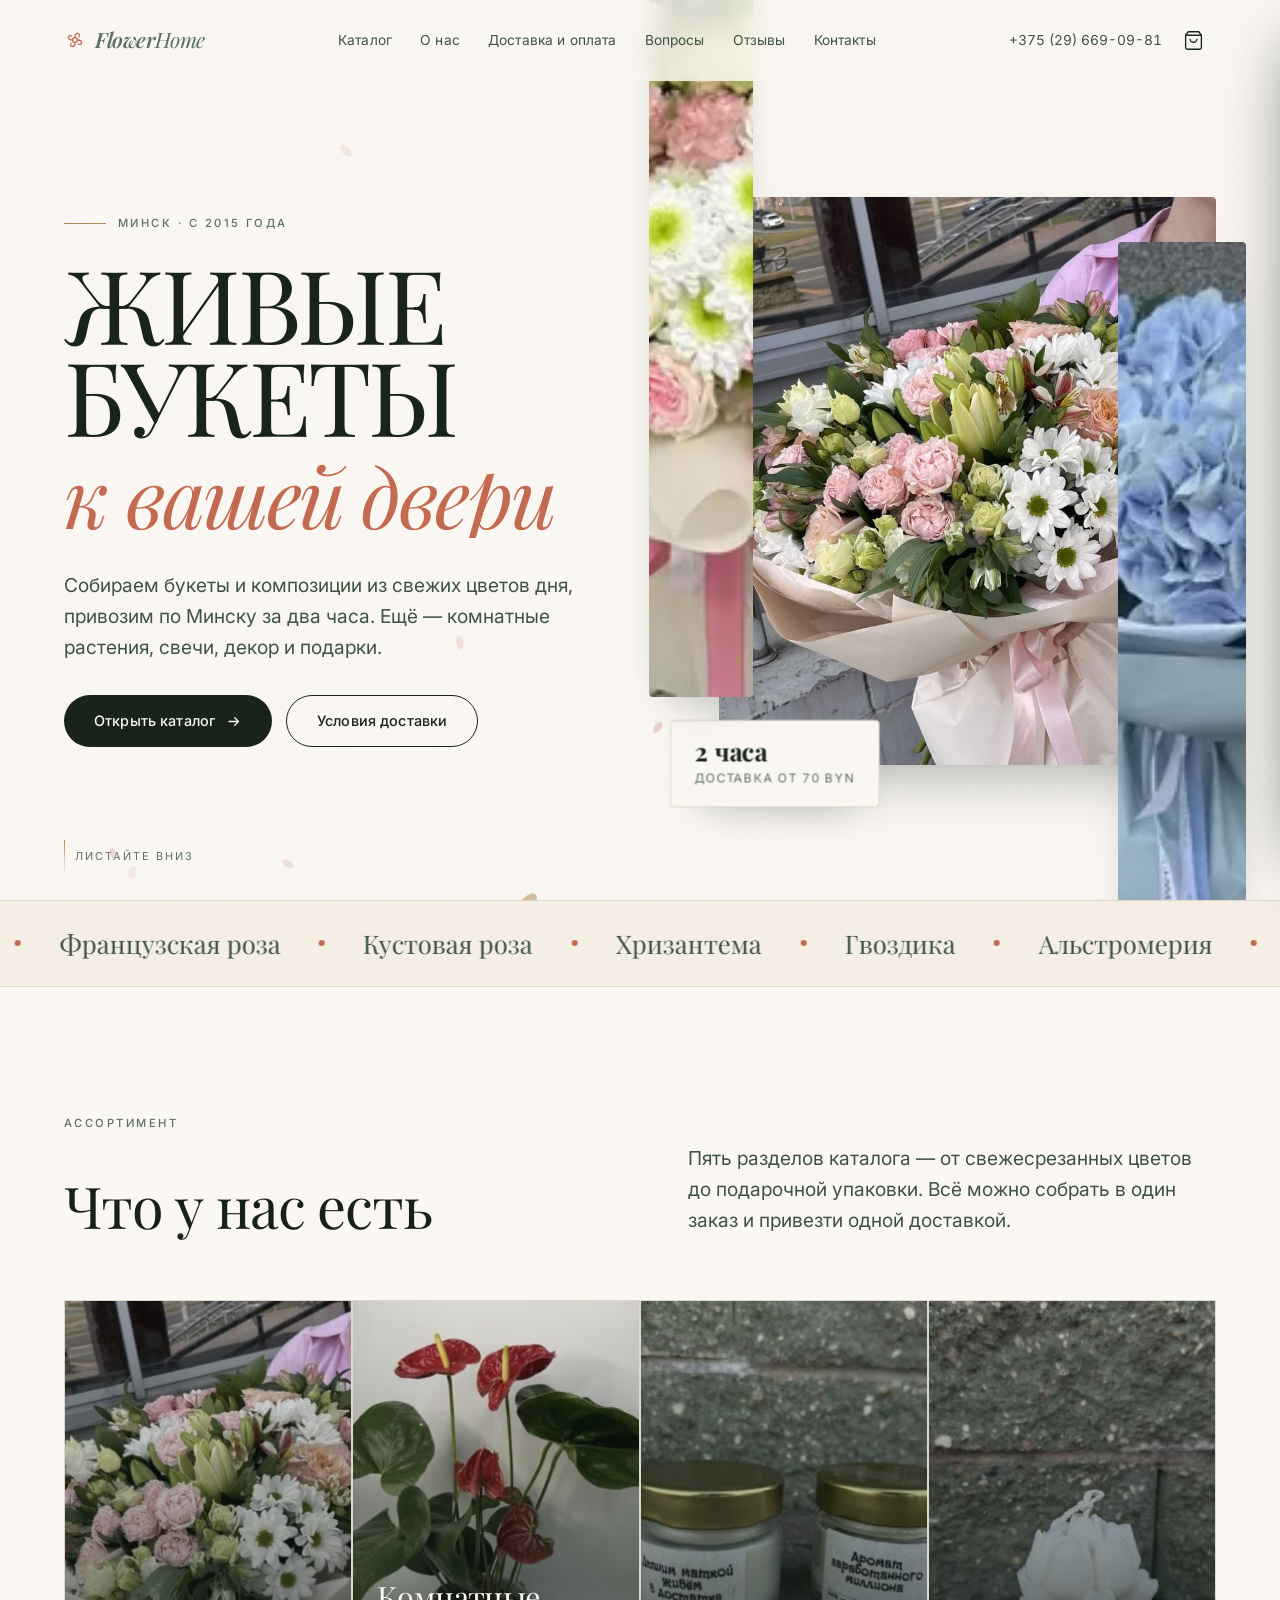
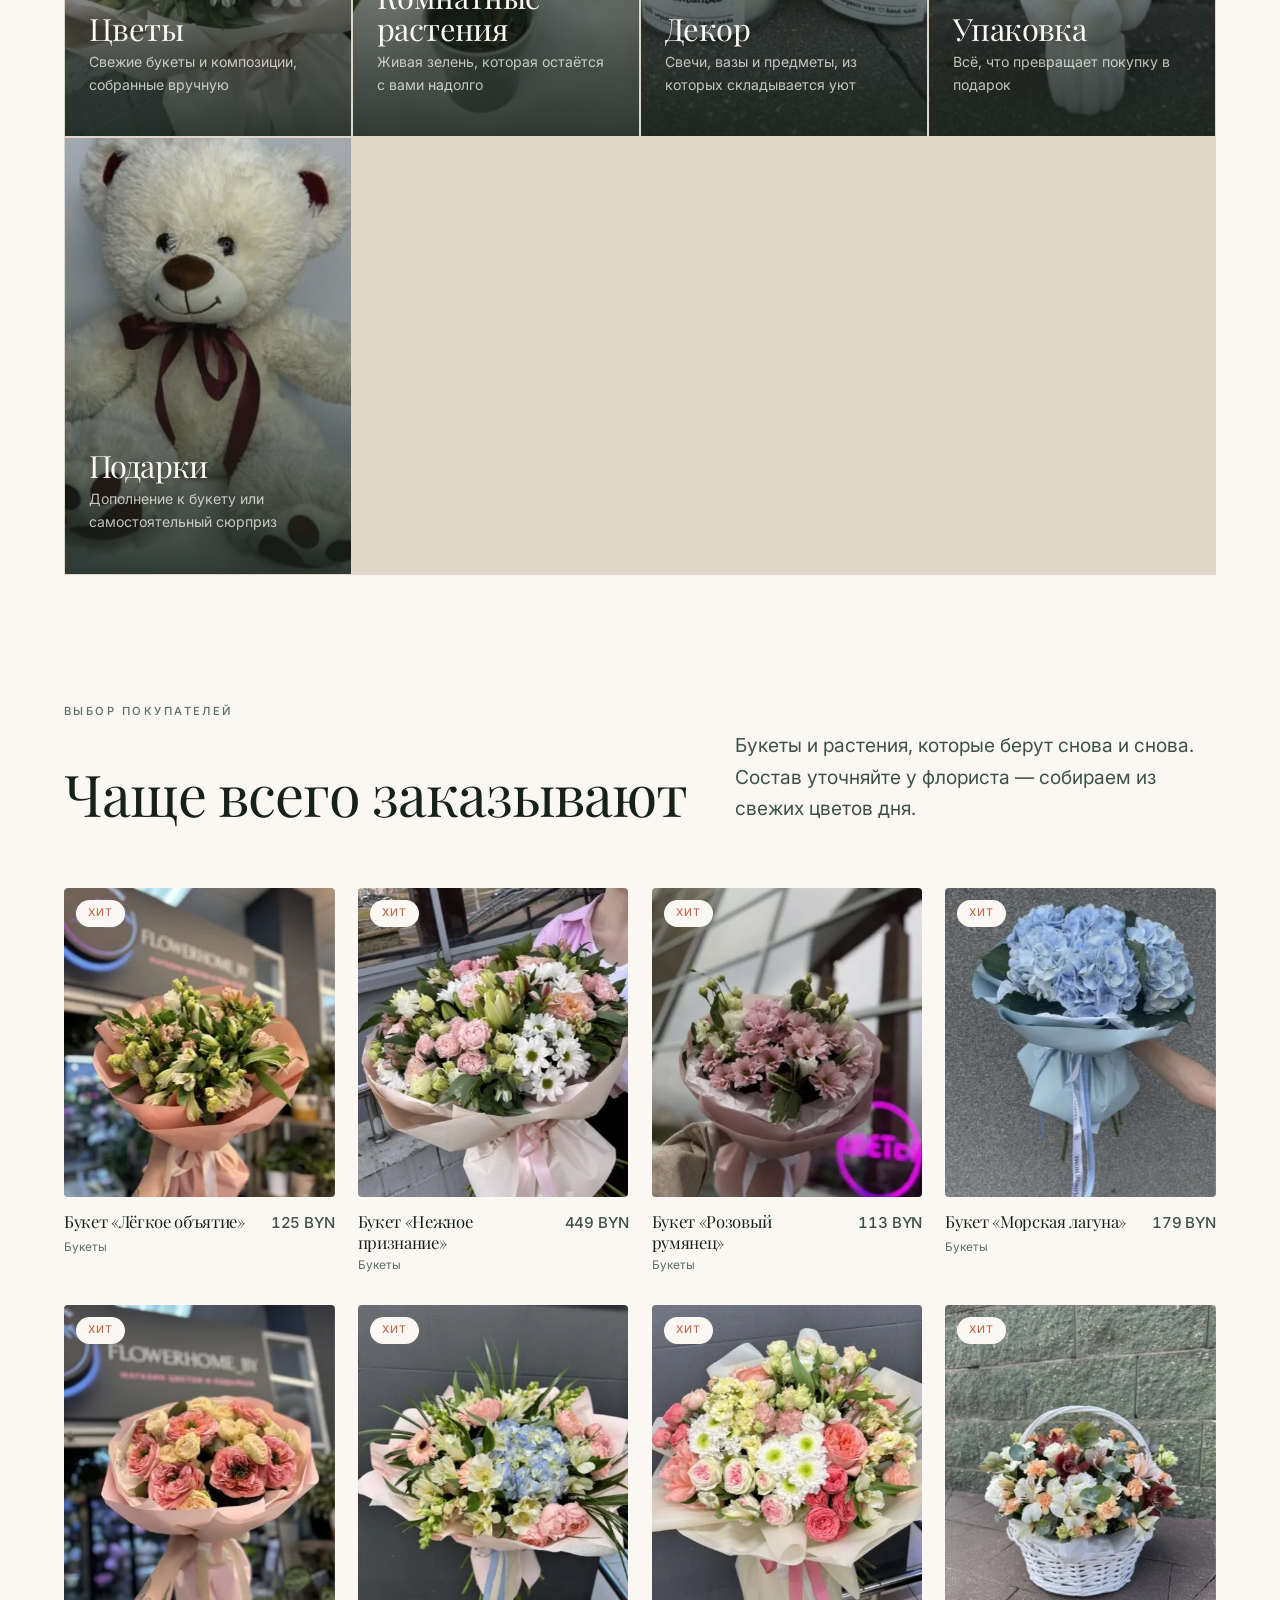
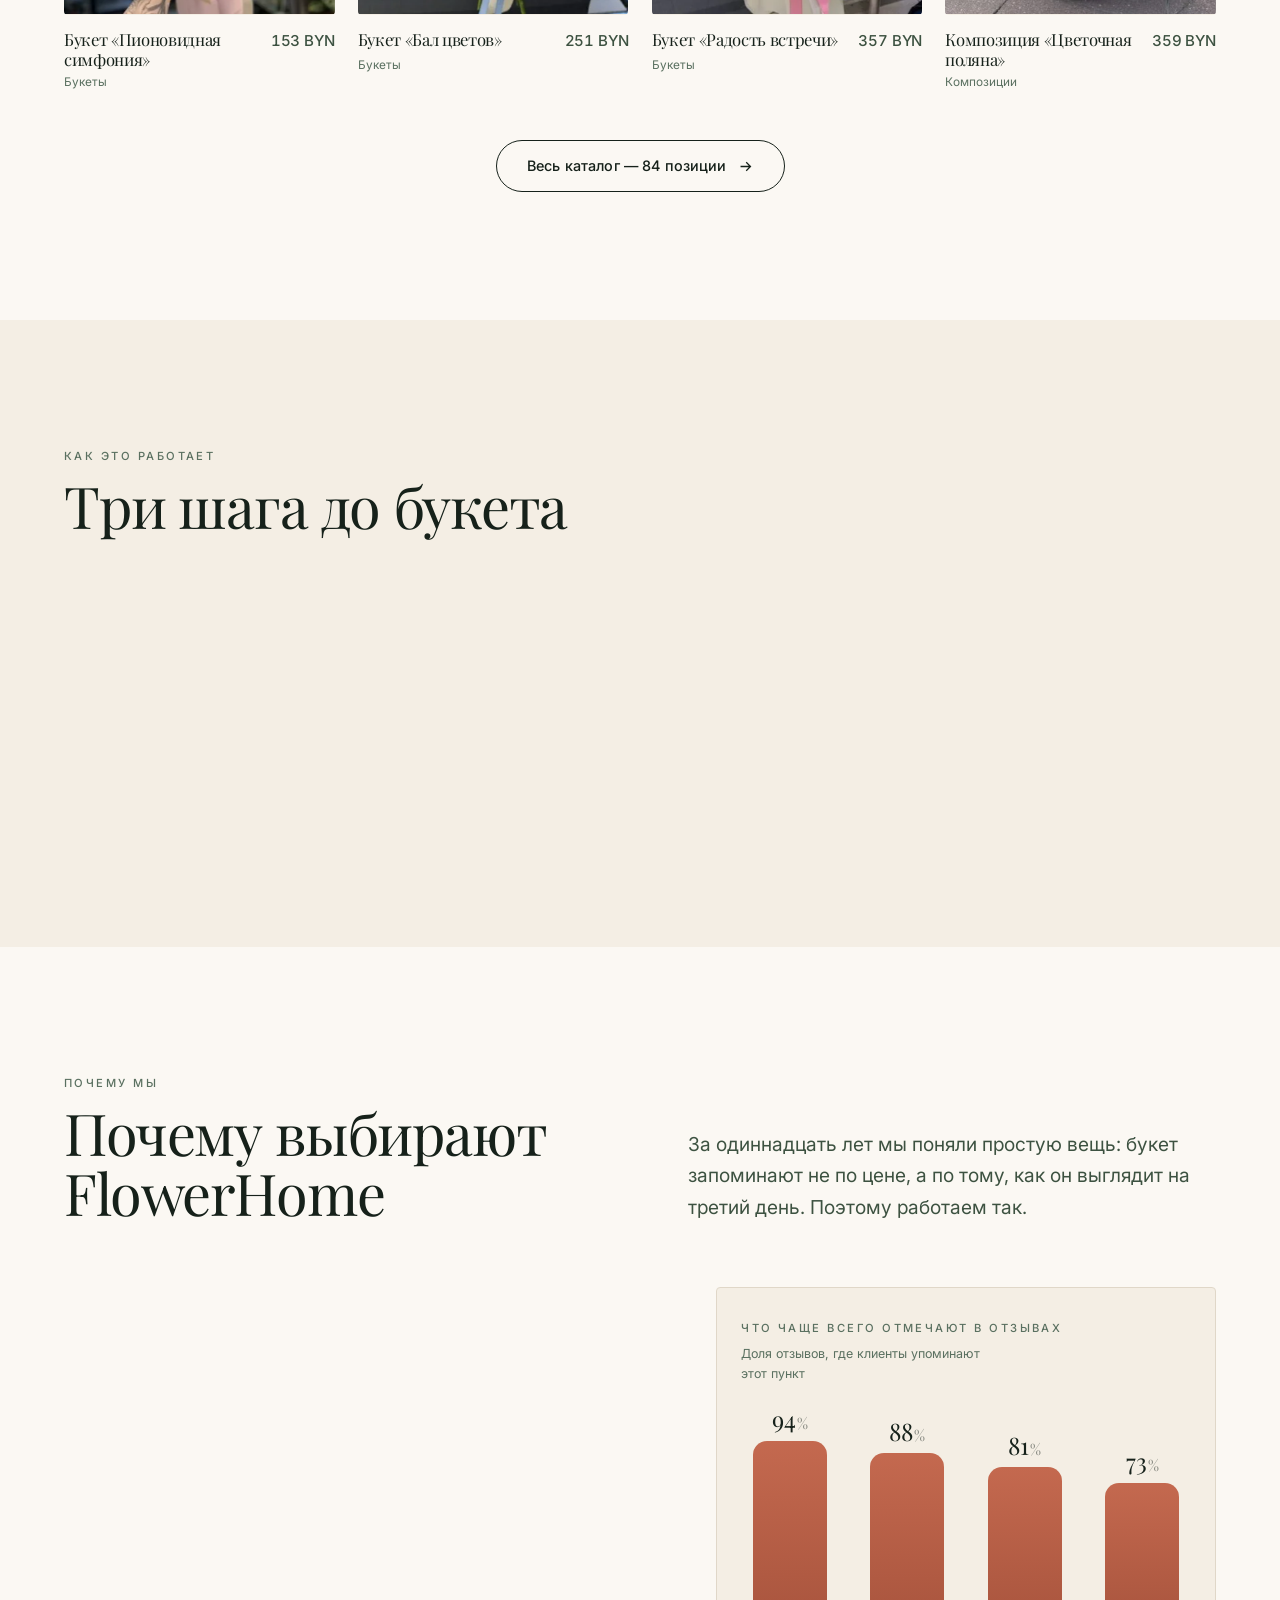
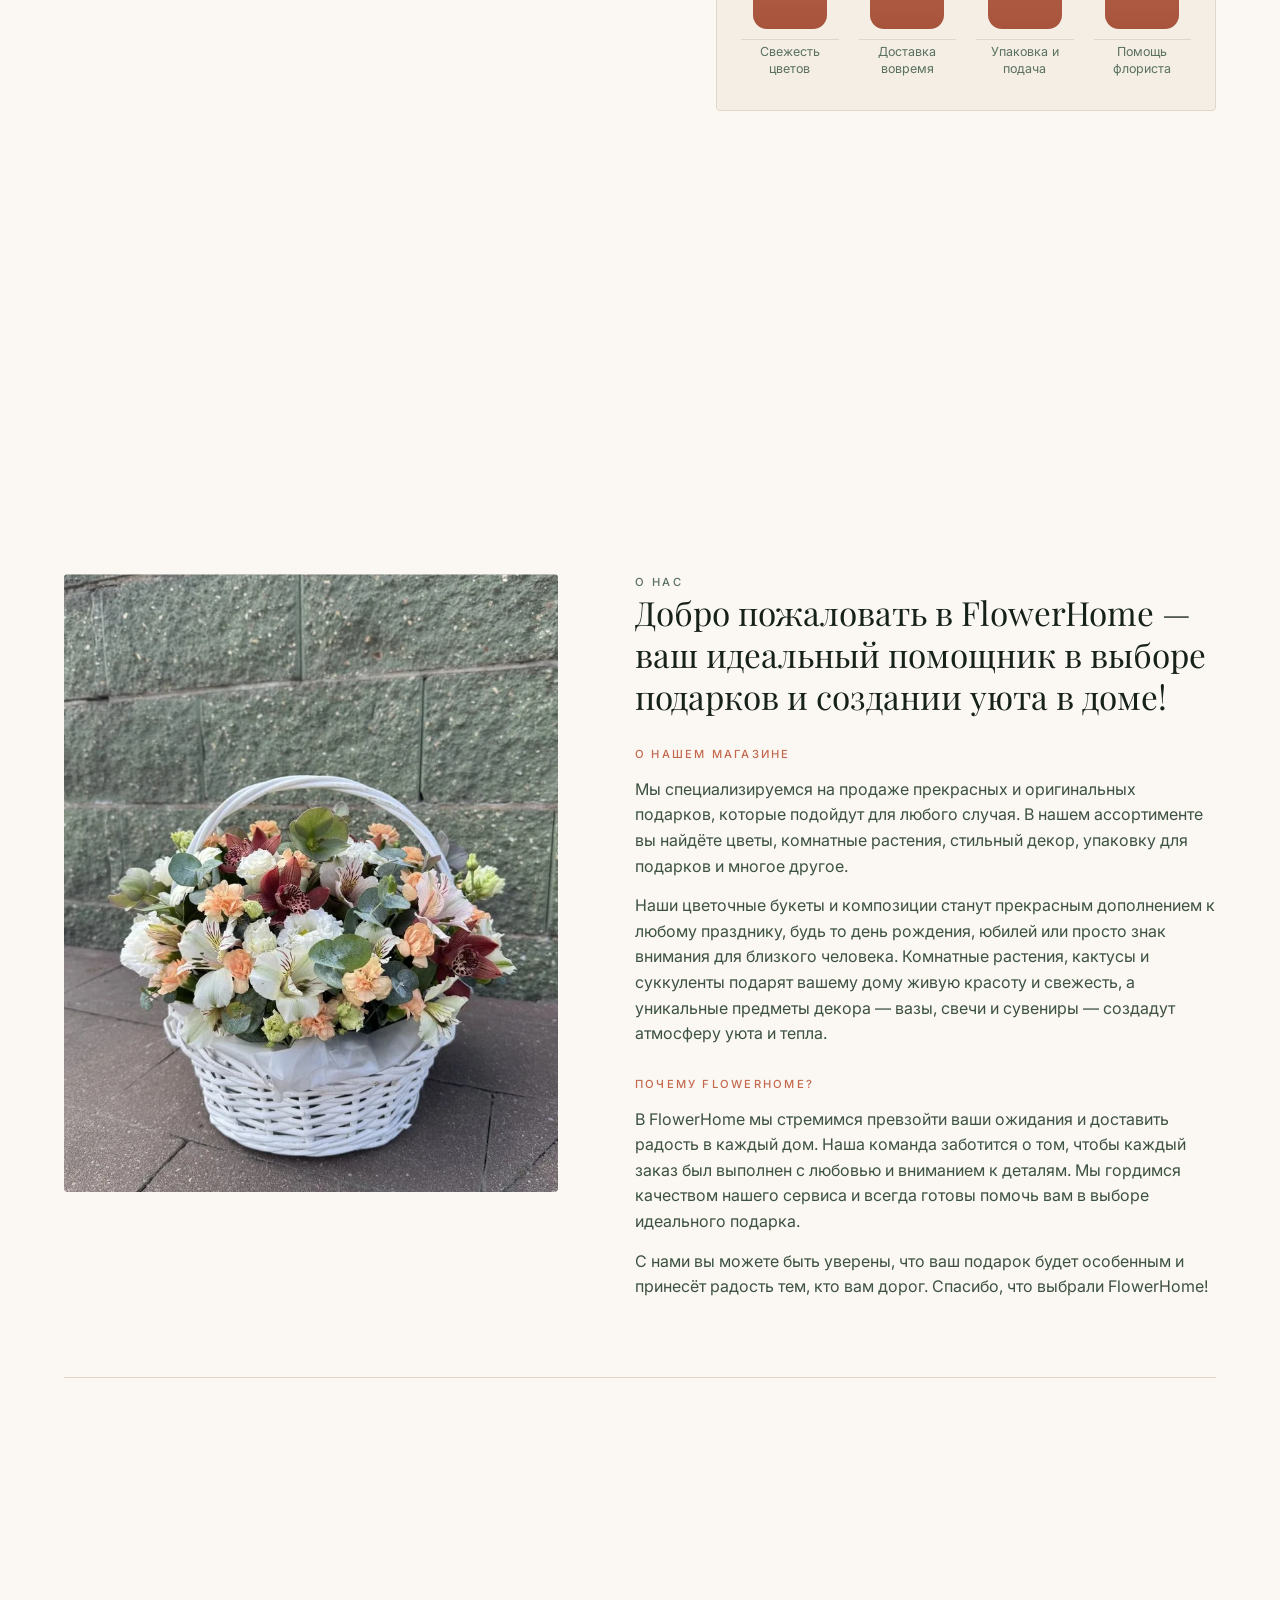
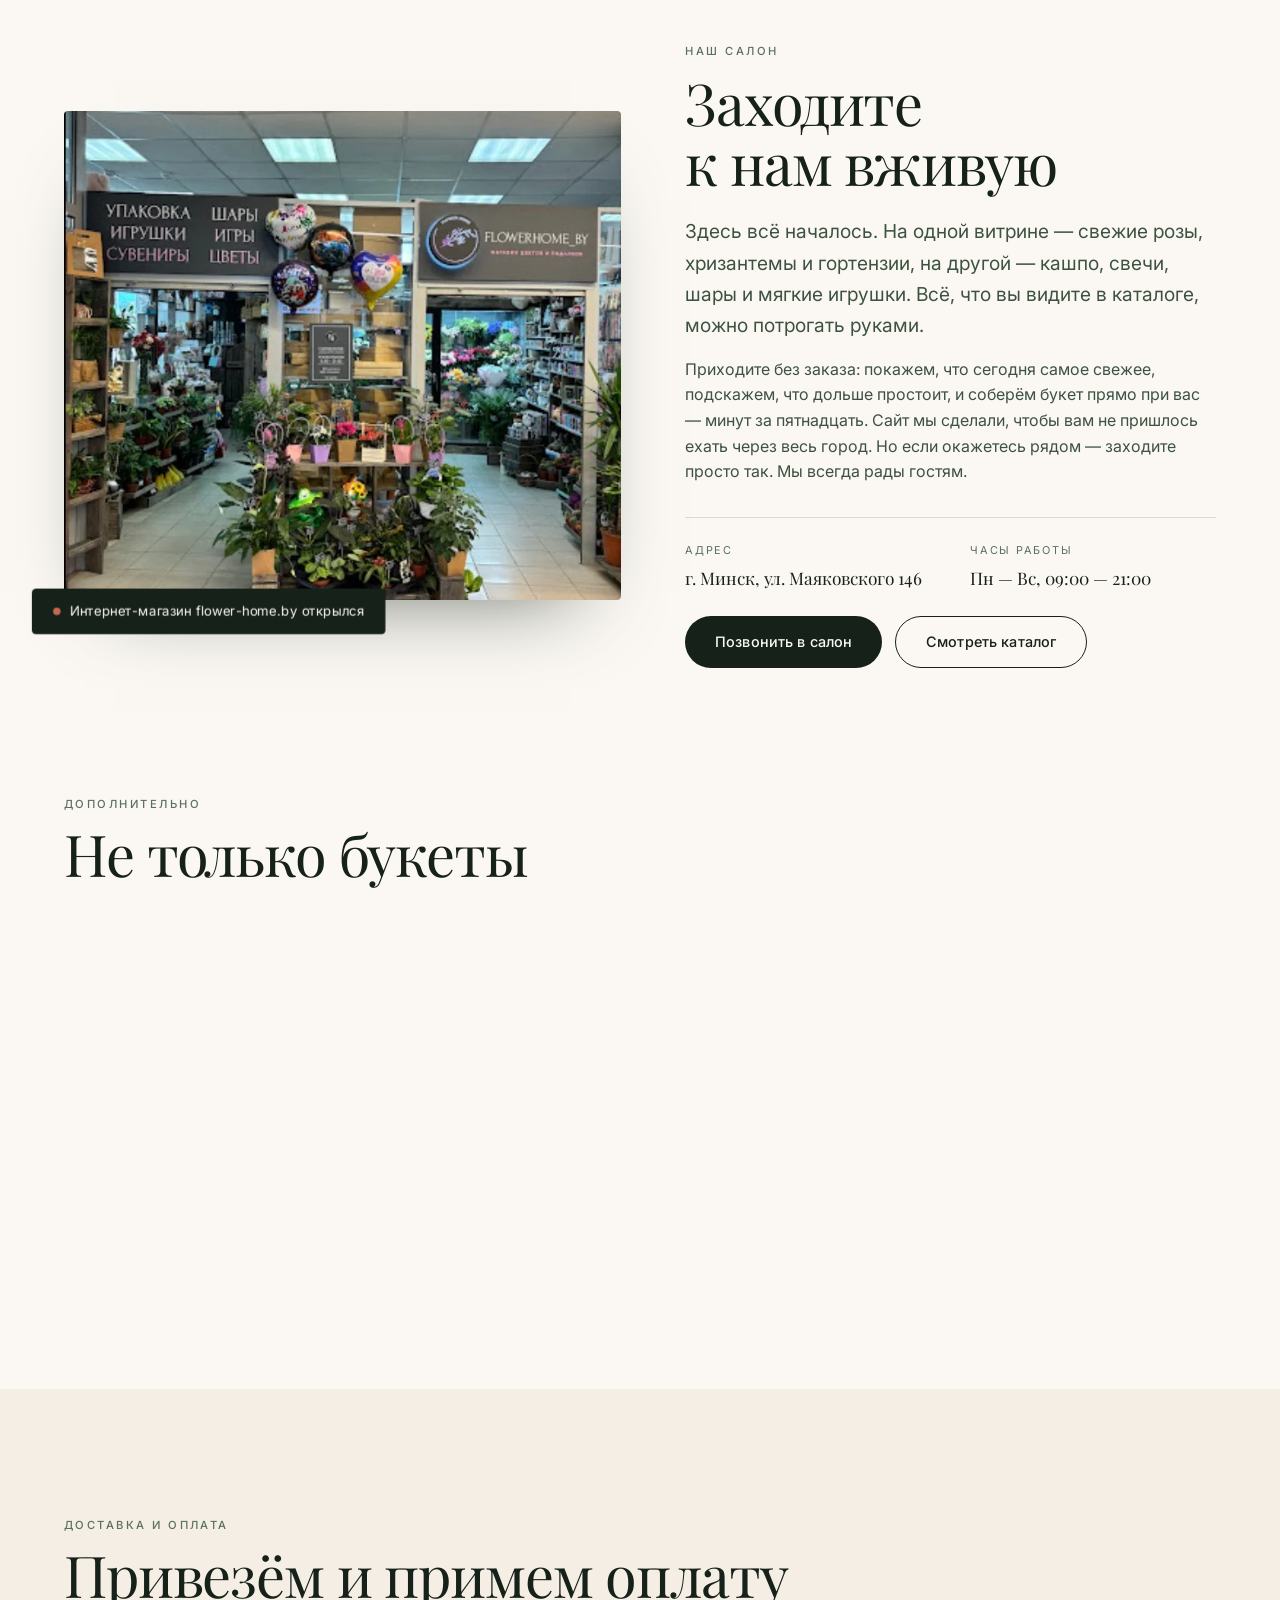
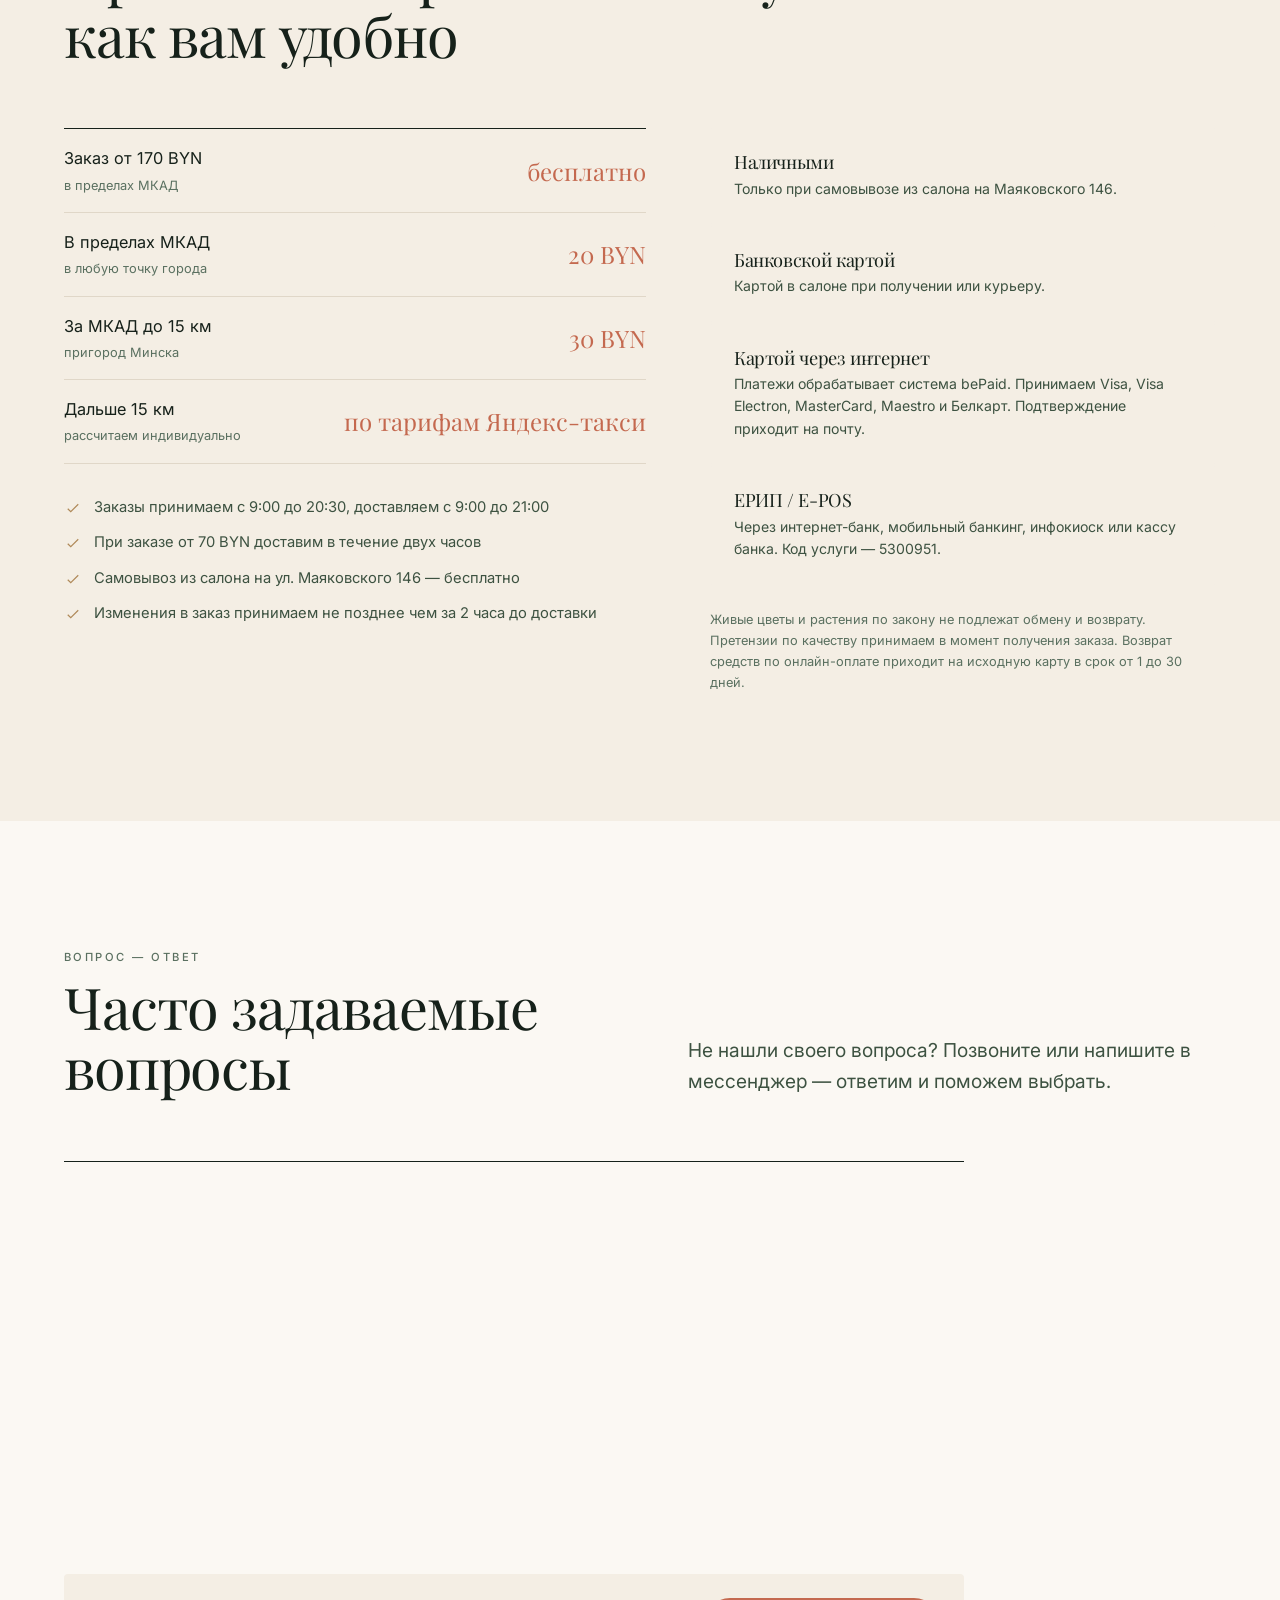
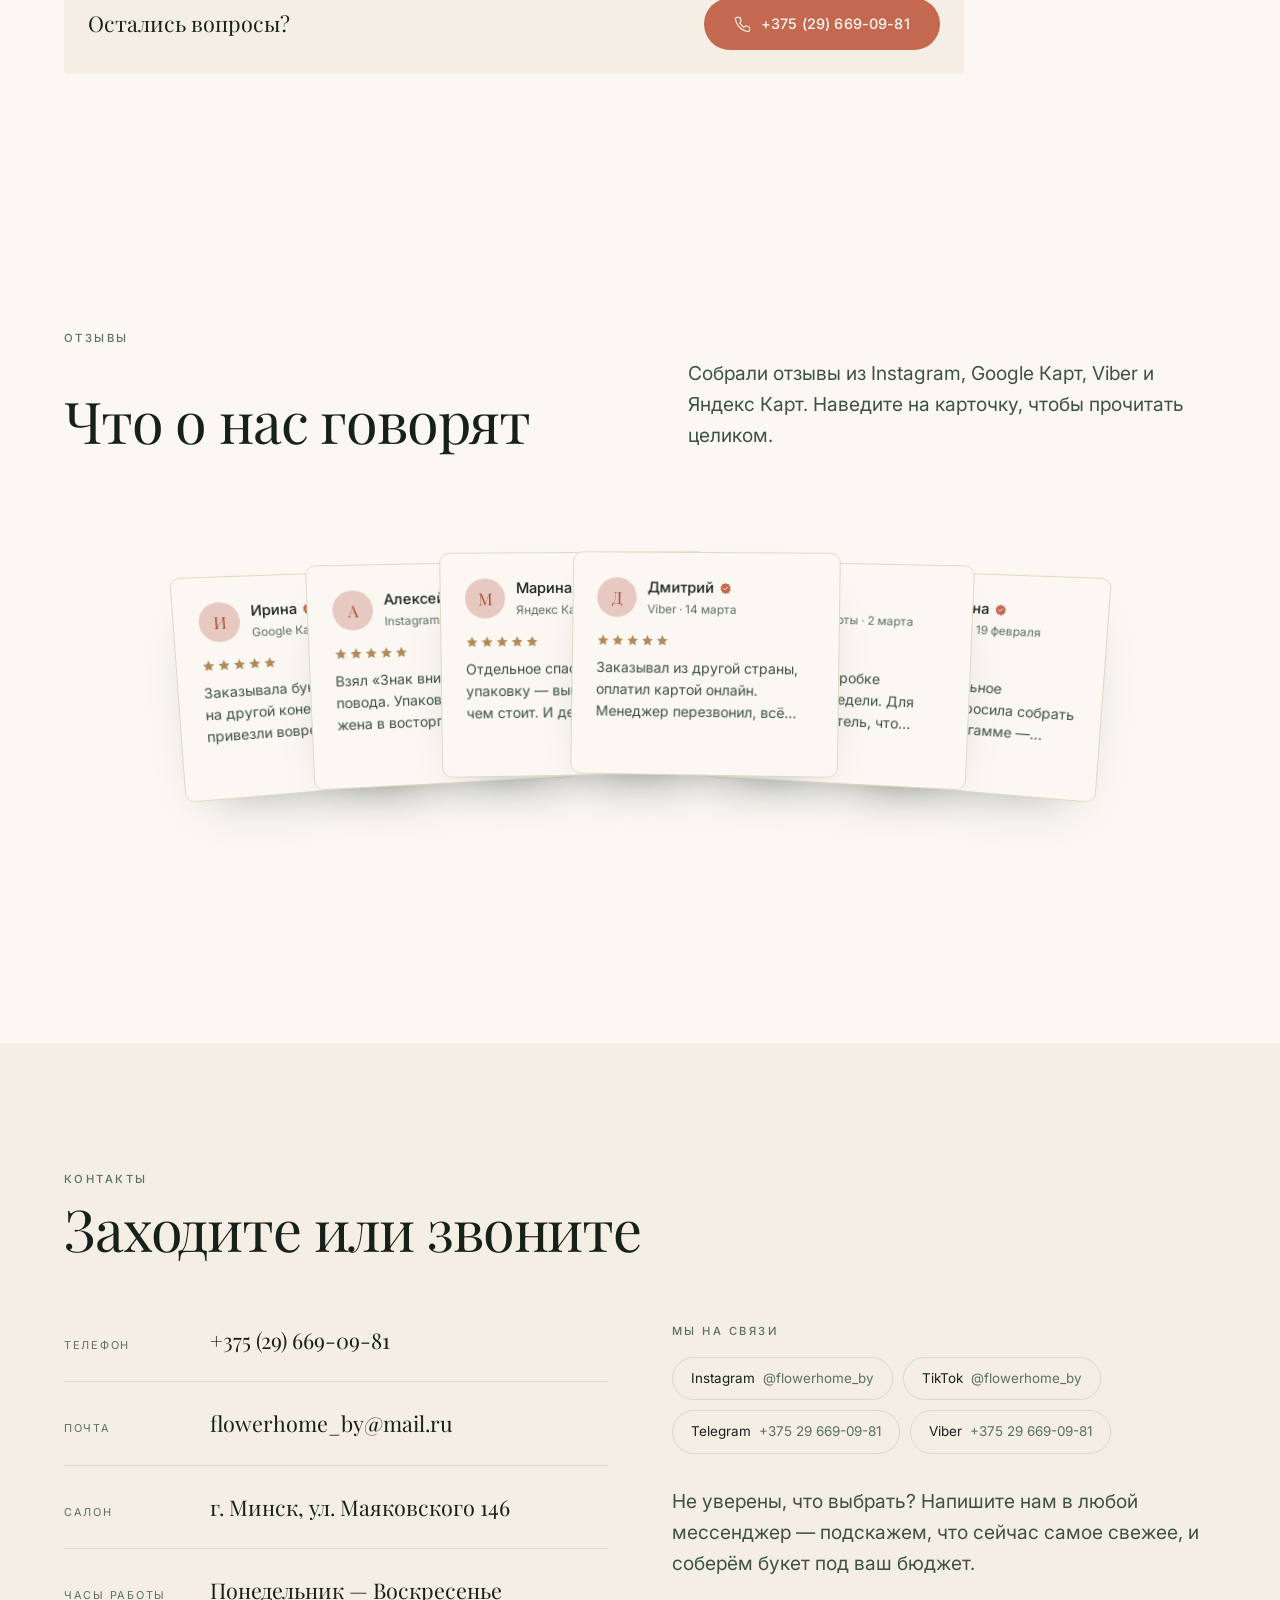
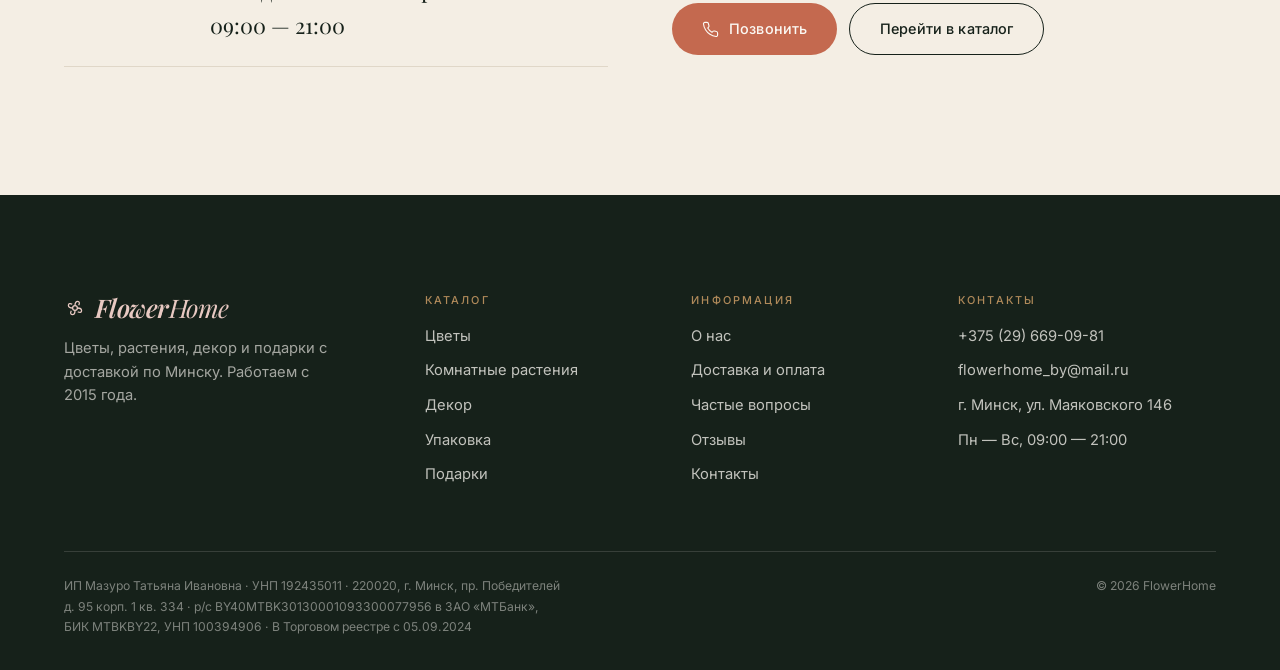
==== commit 286d36be: "Заставка перестала забивать канал перед первой отрисовкой Ленты в заставке тянули 15 фотографий на 4" ====
--- a/index.html
+++ b/index.html
@@ -27,32 +27,32 @@
   <div class="intro__cols" aria-hidden="true">
     <div class="intro__col" style="--sp:26s">
       <div class="intro__strip">
-        <img src="images/products/nezhnoe-priznanie.webp" alt=""><img src="images/products/morskaya-laguna.webp" alt=""><img src="images/products/bal-cvetov.webp" alt="">
-        <img src="images/products/nezhnoe-priznanie.webp" alt=""><img src="images/products/morskaya-laguna.webp" alt=""><img src="images/products/bal-cvetov.webp" alt="">
+        <img src="images/intro/nezhnoe-priznanie.webp" alt=""><img loading="lazy" decoding="async" src="images/intro/morskaya-laguna.webp" alt=""><img loading="lazy" decoding="async" src="images/intro/bal-cvetov.webp" alt="">
+        <img loading="lazy" decoding="async" src="images/intro/nezhnoe-priznanie.webp" alt=""><img loading="lazy" decoding="async" src="images/intro/morskaya-laguna.webp" alt=""><img loading="lazy" decoding="async" src="images/intro/bal-cvetov.webp" alt="">
       </div>
     </div>
     <div class="intro__col intro__col--up" style="--sp:32s">
       <div class="intro__strip">
-        <img src="images/products/pionovidnaya-simfoniya.webp" alt=""><img src="images/products/k-cvetochnaya-polyana.webp" alt=""><img src="images/products/lilovye-pocelui.webp" alt="">
-        <img src="images/products/pionovidnaya-simfoniya.webp" alt=""><img src="images/products/k-cvetochnaya-polyana.webp" alt=""><img src="images/products/lilovye-pocelui.webp" alt="">
+        <img src="images/intro/pionovidnaya-simfoniya.webp" alt=""><img loading="lazy" decoding="async" src="images/intro/k-cvetochnaya-polyana.webp" alt=""><img loading="lazy" decoding="async" src="images/intro/lilovye-pocelui.webp" alt="">
+        <img loading="lazy" decoding="async" src="images/intro/pionovidnaya-simfoniya.webp" alt=""><img loading="lazy" decoding="async" src="images/intro/k-cvetochnaya-polyana.webp" alt=""><img loading="lazy" decoding="async" src="images/intro/lilovye-pocelui.webp" alt="">
       </div>
     </div>
     <div class="intro__col" style="--sp:23s">
       <div class="intro__strip">
-        <img src="images/products/rozovyy-rumyanec.webp" alt=""><img src="images/products/zolotoe-serdce.webp" alt=""><img src="images/products/legkoe-obyatie.webp" alt="">
-        <img src="images/products/rozovyy-rumyanec.webp" alt=""><img src="images/products/zolotoe-serdce.webp" alt=""><img src="images/products/legkoe-obyatie.webp" alt="">
+        <img src="images/intro/rozovyy-rumyanec.webp" alt=""><img loading="lazy" decoding="async" src="images/intro/zolotoe-serdce.webp" alt=""><img loading="lazy" decoding="async" src="images/intro/legkoe-obyatie.webp" alt="">
+        <img loading="lazy" decoding="async" src="images/intro/rozovyy-rumyanec.webp" alt=""><img loading="lazy" decoding="async" src="images/intro/zolotoe-serdce.webp" alt=""><img loading="lazy" decoding="async" src="images/intro/legkoe-obyatie.webp" alt="">
       </div>
     </div>
     <div class="intro__col intro__col--up" style="--sp:29s">
       <div class="intro__strip">
-        <img src="images/products/radost-vstrechi.webp" alt=""><img src="images/products/k-eyforiya.webp" alt=""><img src="images/products/solnechnyy-zakat.webp" alt="">
-        <img src="images/products/radost-vstrechi.webp" alt=""><img src="images/products/k-eyforiya.webp" alt=""><img src="images/products/solnechnyy-zakat.webp" alt="">
+        <img src="images/intro/radost-vstrechi.webp" alt=""><img loading="lazy" decoding="async" src="images/intro/k-eyforiya.webp" alt=""><img loading="lazy" decoding="async" src="images/intro/solnechnyy-zakat.webp" alt="">
+        <img loading="lazy" decoding="async" src="images/intro/radost-vstrechi.webp" alt=""><img loading="lazy" decoding="async" src="images/intro/k-eyforiya.webp" alt=""><img loading="lazy" decoding="async" src="images/intro/solnechnyy-zakat.webp" alt="">
       </div>
     </div>
     <div class="intro__col" style="--sp:35s">
       <div class="intro__strip">
-        <img src="images/products/gimn-vesne.webp" alt=""><img src="images/products/svidanie-v-parizhe.webp" alt=""><img src="images/products/k-parizhskiy-shik.webp" alt="">
-        <img src="images/products/gimn-vesne.webp" alt=""><img src="images/products/svidanie-v-parizhe.webp" alt=""><img src="images/products/k-parizhskiy-shik.webp" alt="">
+        <img src="images/intro/gimn-vesne.webp" alt=""><img loading="lazy" decoding="async" src="images/intro/svidanie-v-parizhe.webp" alt=""><img loading="lazy" decoding="async" src="images/intro/k-parizhskiy-shik.webp" alt="">
+        <img loading="lazy" decoding="async" src="images/intro/gimn-vesne.webp" alt=""><img loading="lazy" decoding="async" src="images/intro/svidanie-v-parizhe.webp" alt=""><img loading="lazy" decoding="async" src="images/intro/k-parizhskiy-shik.webp" alt="">
       </div>
     </div>
   </div>
--- a/css/site.min.css
+++ b/css/site.min.css
@@ -1 +1 @@
-:root{--paper: #FBF8F3;--paper-warm: #F4EEE4;--ink: #16211A;--ink-soft: #3D5241;--moss: #5A7060;--clay: #C4694F;--clay-deep: #A8543D;--blush: #E8C9C2;--gold: #B08A5A;--line: #E0D7C8;--white: #FFFFFF;--serif: "Playfair Display", "Times New Roman", serif;--sans: "Inter", -apple-system, "Segoe UI", system-ui, sans-serif;--sp-1: 8px;--sp-2: 16px;--sp-3: 24px;--sp-4: 32px;--sp-5: 48px;--sp-6: 64px;--sp-7: 96px;--sp-8: 128px;--gutter: clamp(20px, 5vw, 72px);--maxw: 1440px;--ease: cubic-bezier(.22, 1, .36, 1);--ease-io: cubic-bezier(.65, 0, .35, 1);--t-fast: .2s;--t-mid: .4s;--t-slow: .8s;--radius: 2px;--radius-lg: 4px}*,*:before,*:after{box-sizing:border-box}*{margin:0;padding:0}html{-webkit-text-size-adjust:100%;scroll-behavior:smooth;overflow-x:clip}body{background:var(--paper);color:var(--ink);font-family:var(--sans);font-size:16px;font-weight:400;line-height:1.6;-webkit-font-smoothing:antialiased;text-rendering:optimizeLegibility;overflow-x:clip}body.is-locked{overflow:hidden}img,picture,svg,video{display:block;max-width:100%}button,input,textarea,select{font:inherit;color:inherit;background:none;border:none}button{cursor:pointer}a{color:inherit;text-decoration:none}ul,ol{list-style:none}:focus-visible{outline:2px solid var(--clay);outline-offset:3px;border-radius:var(--radius)}:focus:not(:focus-visible){outline:none}h1,h2,h3,h4{font-family:var(--serif);font-weight:400;line-height:1.05;letter-spacing:-.02em}.display{font-size:clamp(2.9rem,8vw,7.2rem);line-height:.9;letter-spacing:-.035em;text-transform:uppercase}.h1{font-size:clamp(2.4rem,6.5vw,5.5rem);line-height:.98}.h2{font-size:clamp(2rem,4.5vw,3.6rem);line-height:1.04}.h3{font-size:clamp(1.35rem,2.2vw,1.85rem);line-height:1.2}.serif-it{font-family:var(--serif);font-style:italic;font-weight:400}.eyebrow{font-family:var(--sans);font-size:.7rem;font-weight:500;letter-spacing:.22em;text-transform:uppercase;color:var(--moss)}.lead{font-size:clamp(1.02rem,1.5vw,1.22rem);line-height:1.62;color:var(--ink-soft)}.muted{color:var(--moss)}.price{font-family:var(--sans);font-weight:500;font-variant-numeric:tabular-nums;letter-spacing:-.01em}.wrap{width:100%;max-width:var(--maxw);margin-inline:auto;padding-inline:var(--gutter)}.section{padding-block:clamp(64px,10vw,150px)}.rule{height:1px;background:var(--line);border:0}.sr-only{position:absolute;width:1px;height:1px;padding:0;margin:-1px;overflow:hidden;clip:rect(0 0 0 0);white-space:nowrap}.skip-link{position:absolute;top:-100px;left:var(--gutter);z-index:999;background:var(--ink);color:var(--paper);padding:12px 20px;transition:top var(--t-fast) var(--ease)}.skip-link:focus{top:12px}body:before{content:"";position:fixed;inset:0;z-index:9998;pointer-events:none;opacity:.035;background-image:url("data:image/svg+xml,%3Csvg xmlns='http://www.w3.org/2000/svg' width='160' height='160'%3E%3Cfilter id='n'%3E%3CfeTurbulence type='fractalNoise' baseFrequency='0.8' numOctaves='4'/%3E%3C/filter%3E%3Crect width='160' height='160' filter='url(%23n)'/%3E%3C/svg%3E")}.intro{position:fixed;inset:0;z-index:9999;background:var(--paper);overflow:hidden}.intro.is-done{visibility:hidden}.intro__cols{position:absolute;inset:-6% -2%;display:grid;grid-template-columns:repeat(5,1fr);gap:clamp(10px,1.4vw,22px);transform:rotate(-4deg) scale(1.12);transition:opacity .5s var(--ease),filter .8s var(--ease),transform 1.2s var(--ease)}.intro__col{overflow:hidden}.intro__strip{display:grid;gap:clamp(10px,1.4vw,22px)}.intro__strip img{width:100%;aspect-ratio:400 / 457;object-fit:cover;border-radius:6px}.intro.is-active .intro__strip{animation:stripDown var(--sp, 28s) linear infinite}.intro.is-active .intro__col--up .intro__strip{animation-name:stripUp}@keyframes stripDown{0%{transform:translateY(-50%)}to{transform:translateY(0)}}@keyframes stripUp{0%{transform:translateY(0)}to{transform:translateY(-50%)}}.intro__veil{position:absolute;inset:0;background:radial-gradient(ellipse 52% 40% at 50% 48%,color-mix(in srgb,var(--paper) 94%,transparent),color-mix(in srgb,var(--paper) 80%,transparent) 55%,color-mix(in srgb,var(--paper) 18%,transparent)),linear-gradient(color-mix(in srgb,var(--paper) 52%,transparent),transparent 42%,color-mix(in srgb,var(--paper) 74%,transparent) 82%,color-mix(in srgb,var(--paper) 94%,transparent));backdrop-filter:blur(2px);-webkit-backdrop-filter:blur(2px);transition:opacity .5s var(--ease)}.intro__content{position:absolute;inset:0;z-index:3;display:flex;flex-direction:column;justify-content:center;align-items:center;padding-inline:var(--gutter);text-align:center;transition:opacity .45s var(--ease),transform .7s var(--ease)}.intro__logo{font-family:var(--serif);font-size:clamp(2.4rem,6.5vw,5rem);line-height:1;letter-spacing:-.03em;display:flex;justify-content:center}.intro__word{display:block;overflow:hidden}.intro__word>span{display:block;transform:translateY(105%)}.intro__word--it>span{font-style:italic;color:var(--clay)}.intro.is-active .intro__word>span{animation:introUp 1s var(--ease) forwards;animation-delay:.7s}.intro.is-active .intro__word--it>span{animation-delay:.83s}@keyframes introUp{to{transform:translateY(0)}}.intro__desc{margin:var(--sp-3) auto 0;max-width:62ch;font-size:clamp(.88rem,1.2vw,1.02rem);line-height:1.75;color:var(--ink-soft)}.intro__ln{display:block;overflow:hidden}.intro__ln>span{display:block;transform:translateY(110%);opacity:0}.intro.is-active .intro__ln>span{animation:introLine .9s var(--ease) forwards}.intro.is-active .intro__ln:nth-child(1)>span{animation-delay:1.15s}.intro.is-active .intro__ln:nth-child(2)>span{animation-delay:1.26s}.intro.is-active .intro__ln:nth-child(3)>span{animation-delay:1.37s}@keyframes introLine{to{transform:translateY(0);opacity:1}}.intro__motto{margin-top:var(--sp-3);font-family:var(--serif);font-style:italic;font-size:clamp(1.1rem,2vw,1.6rem);color:var(--gold)}.intro__motto>span{display:inline-block;opacity:0;transform:translateY(18px)}.intro.is-active .intro__motto>span{animation:introMotto 1s var(--ease) 1.7s forwards}@keyframes introMotto{to{opacity:1;transform:translateY(0)}}.intro__motto:before,.intro__motto:after{content:"";display:inline-block;width:clamp(20px,4vw,48px);height:1px;background:var(--gold);vertical-align:middle;margin-inline:14px;transform:scaleX(0);transition:transform .9s var(--ease) 1.9s}.intro__motto:before{transform-origin:right}.intro__motto:after{transform-origin:left}.intro.is-active .intro__motto:before,.intro.is-active .intro__motto:after{transform:scaleX(1)}.intro__bar{position:absolute;left:0;right:0;bottom:clamp(24px,5vh,52px);z-index:3;display:flex;align-items:center;gap:var(--sp-2);padding-inline:var(--gutter);font-family:var(--serif);font-size:.92rem;color:var(--ink-soft);font-variant-numeric:tabular-nums;transition:opacity .45s var(--ease)}.intro__count{min-width:4.5ch}.intro__max{font-family:var(--sans);font-size:.66rem;letter-spacing:.18em;text-transform:uppercase;opacity:.5;white-space:nowrap}@media(max-width:560px){.intro__max{display:none}}.intro__line{flex-grow:1;height:1px;background:var(--line);position:relative;overflow:hidden}.intro__line i{position:absolute;inset:0 auto 0 0;width:0;background:var(--clay)}.intro__curtain{position:absolute;inset:0;z-index:4;display:grid;grid-template-columns:repeat(5,1fr);pointer-events:none}.intro__curtain i{display:block;background:var(--paper);transform:translateY(101%)}.intro.is-out .intro__curtain i{transform:translateY(0);transition:transform .62s cubic-bezier(.65,0,.35,1);transition-delay:calc(var(--c) * 55ms)}.intro.is-lift{transform:translateY(-101%);transition:transform .85s cubic-bezier(.76,0,.24,1)}.intro.is-out .intro__cols{opacity:.35;filter:blur(6px);transform:rotate(-4deg) scale(1.2)}.intro.is-out .intro__content{opacity:0;transform:translateY(-24px)}.intro.is-out .intro__bar,.intro.is-out .intro__veil{opacity:0}@media(max-width:700px){.intro__cols{grid-template-columns:repeat(3,1fr)}.intro__cols>:nth-child(4),.intro__cols>:nth-child(5){display:none}.intro__curtain{grid-template-columns:repeat(3,1fr)}.intro__curtain i:nth-child(4),.intro__curtain i:nth-child(5){display:none}.intro__desc{max-width:42ch}}@media(prefers-reduced-motion:reduce){.intro__word>span,.intro__ln>span,.intro__motto>span{transform:none;opacity:1}.intro__cols{display:none}}.cursor{position:fixed;top:0;left:0;width:34px;height:34px;margin:-17px 0 0 -17px;border:1px solid var(--ink-soft);border-radius:50%;pointer-events:none;z-index:9997;opacity:0;transition:width .3s var(--ease),height .3s var(--ease),margin .3s var(--ease),background-color .3s var(--ease),border-color .3s var(--ease),opacity .3s var(--ease);mix-blend-mode:multiply}.cursor.is-visible{opacity:1}.cursor.is-hover{width:66px;height:66px;margin:-33px 0 0 -33px;background:var(--clay);border-color:var(--clay);mix-blend-mode:normal}.cursor__label{position:absolute;inset:0;display:grid;place-items:center;font-size:.58rem;letter-spacing:.1em;text-transform:uppercase;color:var(--paper);opacity:0;transition:opacity .2s var(--ease)}.cursor.is-hover .cursor__label{opacity:1}@media(hover:none),(pointer:coarse){.cursor{display:none}}.header{position:fixed;top:0;left:0;right:0;z-index:900;padding-block:18px;background:color-mix(in srgb,var(--paper) 82%,transparent);backdrop-filter:blur(14px) saturate(1.2);-webkit-backdrop-filter:blur(14px) saturate(1.2);border-bottom:1px solid transparent;transition:transform .5s var(--ease),border-color var(--t-mid),background-color var(--t-mid),padding var(--t-mid)}.header.is-stuck{border-bottom-color:var(--line);padding-block:12px}.header.is-hidden{transform:translateY(-105%)}.header__inner{display:flex;align-items:center;justify-content:space-between;gap:var(--sp-3)}.logo{display:flex;align-items:baseline;gap:9px;font-family:var(--serif);font-size:1.32rem;letter-spacing:-.02em;line-height:1;flex-shrink:0}.logo__mark{width:22px;height:22px;flex-shrink:0;align-self:center;color:var(--clay);transition:transform .6s var(--ease)}.logo:hover .logo__mark{transform:rotate(90deg)}.logo b{font-weight:600}.logo span{color:var(--moss);font-style:italic}.nav{display:flex;align-items:center;gap:clamp(16px,2.2vw,34px)}.nav a{position:relative;font-size:.86rem;letter-spacing:.01em;padding-block:4px;color:var(--ink-soft);transition:color var(--t-fast) var(--ease)}.nav a:after{content:"";position:absolute;left:0;bottom:0;width:100%;height:1px;background:var(--clay);transform:scaleX(0);transform-origin:right;transition:transform .4s var(--ease)}.nav a:hover{color:var(--ink)}.nav a:hover:after,.nav a[aria-current=page]:after{transform:scaleX(1);transform-origin:left}.header__actions{display:flex;align-items:center;gap:10px}.header__phone{font-size:.86rem;font-variant-numeric:tabular-nums;color:var(--ink-soft);white-space:nowrap;transition:color var(--t-fast)}.header__phone:hover{color:var(--clay)}.icon-btn{position:relative;width:44px;height:44px;display:grid;place-items:center;border-radius:50%;color:var(--ink);transition:background-color var(--t-fast) var(--ease)}.icon-btn:hover{background:var(--paper-warm)}.icon-btn svg{width:21px;height:21px}.cart-count{position:absolute;top:4px;right:3px;min-width:19px;height:19px;padding-inline:5px;display:grid;place-items:center;background:var(--clay);color:var(--white);border-radius:10px;font-size:.66rem;font-weight:600;font-variant-numeric:tabular-nums;transform:scale(0);transition:transform .35s var(--ease)}.cart-count.is-shown{transform:scale(1)}.cart-count.is-bump{animation:bump .5s var(--ease)}@keyframes bump{0%{transform:scale(1)}35%{transform:scale(1.45)}to{transform:scale(1)}}.burger{display:none}@media(max-width:1000px){.nav{position:fixed;inset:0 auto auto 0;width:100vw;height:100svh;flex-direction:column;justify-content:center;gap:var(--sp-2);background:var(--paper);transform:translateY(-100%);transition:transform .6s var(--ease);z-index:890}.nav.is-open{transform:translateY(0)}.nav a{font-family:var(--serif);font-size:2rem;color:var(--ink);opacity:0;transform:translateY(20px)}.nav.is-open a{animation:navIn .5s var(--ease) forwards}.nav.is-open a:nth-child(1){animation-delay:.12s}.nav.is-open a:nth-child(2){animation-delay:.18s}.nav.is-open a:nth-child(3){animation-delay:.24s}.nav.is-open a:nth-child(4){animation-delay:.3s}.nav.is-open a:nth-child(5){animation-delay:.36s}@keyframes navIn{to{opacity:1;transform:translateY(0)}}.burger{display:grid;place-items:center;width:44px;height:44px;z-index:900;position:relative}.burger span{display:block;width:22px;height:1.5px;background:var(--ink);transition:transform .4s var(--ease),opacity .2s}.burger span:first-child{transform:translateY(-4px)}.burger span:last-child{transform:translateY(4px)}.burger.is-open span:first-child{transform:rotate(45deg)}.burger.is-open span:last-child{transform:rotate(-45deg)}.header__phone{display:none}}@media(max-width:560px){.logo{font-size:1.1rem}}.footer{background:var(--ink);color:var(--paper);padding-block:clamp(56px,8vw,100px) 32px}.footer a{color:var(--paper)}.footer__top{display:grid;grid-template-columns:1.4fr 1fr 1fr 1.1fr;gap:var(--sp-5) var(--sp-4);padding-bottom:var(--sp-6)}.footer__brand .logo{color:var(--paper);font-size:1.6rem}.footer__brand .logo span,.footer__brand .logo__mark{color:var(--blush)}.footer__tag{margin-top:var(--sp-2);max-width:30ch;color:color-mix(in srgb,var(--paper) 62%,transparent);font-size:.92rem}.footer h4{font-family:var(--sans);font-size:.68rem;font-weight:500;letter-spacing:.2em;text-transform:uppercase;color:var(--gold);margin-bottom:var(--sp-2)}.footer__col li+li{margin-top:9px}.footer__col a,.footer__col span{font-size:.92rem;color:color-mix(in srgb,var(--paper) 75%,transparent);transition:color var(--t-fast) var(--ease)}.footer__col a:hover{color:var(--blush)}.footer__bottom{padding-top:var(--sp-3);border-top:1px solid color-mix(in srgb,var(--paper) 14%,transparent);display:flex;flex-wrap:wrap;gap:var(--sp-2) var(--sp-4);justify-content:space-between;font-size:.76rem;color:color-mix(in srgb,var(--paper) 45%,transparent);line-height:1.7}.footer__legal{max-width:62ch}@media(max-width:900px){.footer__top{grid-template-columns:1fr 1fr}}@media(max-width:560px){.footer__top{grid-template-columns:1fr;gap:var(--sp-4)}}@media(prefers-reduced-motion:reduce){html{scroll-behavior:auto}*,*:before,*:after{animation-duration:.01ms!important;animation-iteration-count:1!important;transition-duration:.01ms!important}.cursor,.petals{display:none!important}}.sec-head{display:grid;grid-template-columns:auto 1fr;align-items:end;gap:var(--sp-2) var(--sp-5);margin-bottom:clamp(32px,5vw,64px)}.sec-head__side{grid-column:2;max-width:44ch;justify-self:end}.sec-head .eyebrow{grid-column:1 / -1;margin-bottom:-6px}@media(max-width:860px){.sec-head{grid-template-columns:1fr}.sec-head__side{grid-column:1;justify-self:start}}.hero{position:relative;min-height:100svh;display:flex;align-items:center;padding-top:110px;padding-bottom:var(--sp-5);overflow:hidden}.hero__grid{display:grid;grid-template-columns:1fr .82fr;gap:var(--sp-5);align-items:center;width:100%}.hero__title{position:relative;z-index:2}.hero__line{display:block;overflow:hidden}.hero__line>span{display:block;transform:translateY(105%);transition:transform 1.1s var(--ease)}.hero.is-in .hero__line>span{transform:translateY(0)}.hero.is-in .hero__line:nth-child(2)>span{transition-delay:.11s}.hero.is-in .hero__line:nth-child(3)>span{transition-delay:.22s}.hero__title em{display:inline-block;font-style:italic;font-size:.8em;color:var(--clay);text-transform:none;letter-spacing:-.03em;padding-bottom:.06em}.hero__meta{margin-top:var(--sp-4);max-width:46ch;opacity:0;transform:translateY(24px);transition:opacity .9s var(--ease) .5s,transform .9s var(--ease) .5s}.hero.is-in .hero__meta{opacity:1;transform:none}.hero__cta{display:flex;flex-wrap:wrap;gap:14px;margin-top:var(--sp-4)}.hero__eyebrow{display:flex;align-items:center;gap:12px;margin-bottom:var(--sp-3);opacity:0;transition:opacity .8s var(--ease) .2s}.hero.is-in .hero__eyebrow{opacity:1}.hero__eyebrow:before{content:"";width:42px;height:1px;background:var(--gold)}.hero__art{position:relative;perspective:1200px;opacity:0;transform:translateY(40px);transition:opacity 1.2s var(--ease) .3s,transform 1.2s var(--ease) .3s}.hero.is-in .hero__art{opacity:1;transform:none}.hero__card{position:relative;aspect-ratio:400 / 457;transform-style:preserve-3d;transition:transform .5s var(--ease);will-change:transform}.hero__card img{width:100%;height:100%;object-fit:cover;border-radius:var(--radius-lg);box-shadow:0 30px 70px -40px #16211a8c}.hero__badge{position:absolute;bottom:-26px;left:-34px;background:var(--paper);border:1px solid var(--line);padding:16px 22px;border-radius:var(--radius-lg);transform:translateZ(60px);box-shadow:0 20px 40px -30px #16211a80}.hero__badge strong{display:block;font-family:var(--serif);font-size:1.5rem;line-height:1}.hero__badge span{font-size:.72rem;letter-spacing:.12em;text-transform:uppercase;color:var(--moss)}.hero__float{position:absolute;width:128px;aspect-ratio:400 / 457;border-radius:var(--radius-lg);object-fit:cover;box-shadow:0 24px 50px -32px #16211a99;z-index:3;will-change:transform}.hero__float--a{top:8%;right:-6%}.hero__float--b{bottom:12%;left:-14%;width:104px}.hero__glow{position:absolute;top:0;left:0;width:720px;height:720px;margin:-360px 0 0 -360px;pointer-events:none;z-index:0;opacity:0;background:radial-gradient(circle closest-side,rgba(232,201,194,.85) 0%,rgba(232,201,194,.42) 34%,rgba(196,105,79,.12) 62%,transparent 100%);filter:blur(28px);transition:opacity .7s var(--ease);will-change:transform}.hero__glow.is-on{opacity:1}@media(hover:none),(pointer:coarse){.hero__glow{display:none}}.petals{position:absolute;inset:0;width:100%;height:100%;pointer-events:none;z-index:1}.hero__scroll{position:absolute;bottom:26px;left:var(--gutter);display:flex;align-items:center;gap:10px;font-size:.68rem;letter-spacing:.18em;text-transform:uppercase;color:var(--moss);opacity:0;transition:opacity .8s var(--ease) 1.1s}.hero.is-in .hero__scroll{opacity:1}.hero__scroll i{display:block;width:1px;height:34px;background:linear-gradient(var(--gold),transparent);animation:scrollHint 2.2s var(--ease-io) infinite;transform-origin:top}@keyframes scrollHint{0%,to{transform:scaleY(.35);opacity:.4}50%{transform:scaleY(1);opacity:1}}@media(max-width:980px){.hero{min-height:auto;padding-top:130px}.hero__grid{grid-template-columns:1fr;gap:var(--sp-6)}.hero__art{max-width:460px}.hero__float--b{left:-8%}.hero__scroll{display:none}}@media(max-width:560px){.hero__float--a{width:92px;right:-2%}.hero__float--b{width:76px;left:-4%}.hero__badge{left:-14px;padding:13px 17px}}.marquee{overflow:hidden;padding-block:22px;border-block:1px solid var(--line);background:var(--paper-warm);user-select:none}.marquee__track{display:flex;width:max-content;will-change:transform}.marquee__item{display:flex;align-items:center;gap:clamp(20px,3vw,44px);padding-right:clamp(20px,3vw,44px);font-family:var(--serif);font-size:clamp(1.1rem,2vw,1.7rem);color:var(--ink-soft);white-space:nowrap}.marquee__item:after{content:"";width:6px;height:6px;border-radius:50%;background:var(--clay);flex-shrink:0}.cats{display:grid;grid-template-columns:repeat(auto-fit,minmax(240px,1fr));gap:2px;background:var(--line);border:1px solid var(--line)}.cat{position:relative;display:flex;flex-direction:column;justify-content:flex-end;min-height:clamp(300px,34vw,460px);padding:var(--sp-3);background:var(--ink-soft);overflow:hidden;isolation:isolate}.cat__img{position:absolute;inset:0;z-index:-2;width:100%;height:100%;object-fit:cover;transform:scale(1.06);transition:transform 1.1s var(--ease),filter .7s var(--ease);filter:grayscale(.25)}.cat:after{content:"";position:absolute;inset:0;z-index:-1;background:linear-gradient(to top,#16211adb,#16211a6b 42%,#16211a0f);transition:opacity var(--t-mid) var(--ease)}.cat:hover .cat__img{transform:scale(1);filter:grayscale(0)}.cat:hover:after{opacity:.82}.cat__title{color:var(--paper);font-size:clamp(1.4rem,2.4vw,2rem)}.cat__lead{color:color-mix(in srgb,var(--paper) 74%,transparent);font-size:.88rem;margin-top:6px;max-width:30ch}.cat__subs{display:flex;flex-wrap:wrap;gap:6px;margin-top:var(--sp-2);max-height:0;opacity:0;overflow:hidden;transition:max-height .6s var(--ease),opacity .4s var(--ease),margin var(--t-mid)}.cat:hover .cat__subs,.cat:focus-within .cat__subs{max-height:200px;opacity:1}.cat__subs span{font-size:.72rem;padding:5px 11px;border:1px solid color-mix(in srgb,var(--paper) 34%,transparent);border-radius:100px;color:color-mix(in srgb,var(--paper) 88%,transparent)}.cat__link{position:absolute;inset:0;z-index:2}.steps{display:grid;grid-template-columns:repeat(3,1fr);gap:var(--sp-4);counter-reset:step}.step{position:relative;padding-top:var(--sp-3);border-top:1px solid var(--ink)}.step__n{font-family:var(--serif);font-size:clamp(2.6rem,5vw,4.4rem);line-height:1;color:var(--blush);display:block;margin-bottom:var(--sp-2);transition:color var(--t-mid) var(--ease)}.step:hover .step__n{color:var(--clay)}.step h3{margin-bottom:8px}.step p{color:var(--ink-soft);font-size:.94rem;max-width:34ch}@media(max-width:860px){.steps{grid-template-columns:1fr;gap:var(--sp-3)}}.about{display:grid;grid-template-columns:.85fr 1fr;gap:clamp(32px,6vw,90px);align-items:start}.about__art{position:relative;aspect-ratio:4 / 5;overflow:hidden;border-radius:var(--radius-lg);background:var(--paper-warm)}.about__art img{width:100%;height:100%;object-fit:cover;transform:scale(1.12);transition:transform 1.6s var(--ease)}.about__art.is-in img{transform:scale(1)}.about__intro{font-family:var(--serif);font-size:clamp(1.4rem,2.6vw,2.1rem);line-height:1.25;margin-bottom:var(--sp-4);text-wrap:balance}.about__block+.about__block{margin-top:var(--sp-4)}.about__block h3{font-family:var(--sans);font-size:.7rem;font-weight:500;letter-spacing:.2em;text-transform:uppercase;color:var(--clay);margin-bottom:var(--sp-2)}.about__block p+p{margin-top:14px}.about__block p{color:var(--ink-soft)}.stats{display:grid;grid-template-columns:repeat(4,1fr);gap:var(--sp-3);margin-top:clamp(40px,6vw,80px);padding-top:var(--sp-4);border-top:1px solid var(--line)}.stat__n{font-family:var(--serif);font-size:clamp(2.2rem,4.4vw,3.6rem);line-height:1;font-variant-numeric:tabular-nums}.stat__label{font-size:.8rem;color:var(--moss);margin-top:8px;max-width:18ch}@media(max-width:900px){.about{grid-template-columns:1fr}.about__art{max-width:420px}.stats{grid-template-columns:repeat(2,1fr);gap:var(--sp-4) var(--sp-3)}}.deliver{display:grid;grid-template-columns:1.15fr 1fr;gap:clamp(32px,5vw,80px)}.tiers{border-top:1px solid var(--ink)}.tier{display:grid;grid-template-columns:1fr auto;gap:4px var(--sp-3);align-items:baseline;padding-block:var(--sp-2);border-bottom:1px solid var(--line);transition:padding-left var(--t-mid) var(--ease),background-color var(--t-mid)}.tier:hover{padding-left:12px;background:var(--paper-warm)}.tier__zone{font-size:1.02rem}.tier__note{grid-column:1;font-size:.8rem;color:var(--moss)}.tier__price{grid-row:1 / 3;grid-column:2;font-family:var(--serif);font-size:clamp(1.1rem,2vw,1.5rem);color:var(--clay);text-align:right;align-self:center}.facts{margin-top:var(--sp-4);display:grid;gap:12px}.fact{display:grid;grid-template-columns:18px 1fr;gap:12px;font-size:.92rem;color:var(--ink-soft)}.fact svg{width:18px;height:18px;color:var(--gold);margin-top:3px}.pay{display:grid;gap:2px}.pay__item{padding:var(--sp-3);background:var(--paper-warm);border-radius:var(--radius);transition:background-color var(--t-mid) var(--ease),transform var(--t-mid) var(--ease)}.pay__item:hover{background:var(--blush);transform:translate(6px)}.pay__item h4{font-family:var(--serif);font-size:1.14rem;margin-bottom:6px}.pay__item p{font-size:.88rem;color:var(--ink-soft)}.pay__note{margin-top:var(--sp-3);font-size:.8rem;color:var(--moss);line-height:1.65}@media(max-width:900px){.deliver{grid-template-columns:1fr}}.services{display:grid;grid-template-columns:repeat(auto-fit,minmax(250px,1fr));gap:var(--sp-3)}.service{padding:var(--sp-4) var(--sp-3);border:1px solid var(--line);border-radius:var(--radius-lg);background:var(--paper);transition:border-color var(--t-mid),transform var(--t-mid) var(--ease),box-shadow var(--t-mid) var(--ease)}.service:hover{border-color:var(--clay);transform:translateY(-5px);box-shadow:0 22px 44px -34px #16211a80}.service h3{font-size:1.24rem;margin-bottom:10px}.service p{font-size:.9rem;color:var(--ink-soft)}.promos{display:grid;grid-template-columns:repeat(auto-fit,minmax(260px,1fr));gap:var(--sp-2);margin-top:var(--sp-4)}.promo{display:flex;align-items:center;gap:var(--sp-2);padding:var(--sp-3);background:var(--ink);color:var(--paper);border-radius:var(--radius-lg)}.promo__code{font-family:var(--serif);font-size:1.3rem;color:var(--blush);padding:8px 14px;border:1px dashed color-mix(in srgb,var(--blush) 55%,transparent);border-radius:var(--radius);flex-shrink:0}.promo strong{display:block;font-weight:500;font-size:.98rem}.promo p{font-size:.82rem;color:color-mix(in srgb,var(--paper) 65%,transparent)}.why__grid{display:grid;grid-template-columns:1fr .85fr;gap:clamp(36px,5vw,84px);align-items:start}.why__list{counter-reset:why}.why__item{display:grid;grid-template-columns:auto 1fr;gap:4px var(--sp-3);padding-block:var(--sp-3);border-top:1px solid var(--line);transition:padding-left .5s var(--ease)}.why__item:last-child{border-bottom:1px solid var(--line)}.why__item:hover{padding-left:14px}.why__n{grid-row:1 / 3;font-family:var(--serif);font-size:.94rem;color:var(--clay);padding-top:4px}.why__item h3{font-size:clamp(1.2rem,1.9vw,1.55rem)}.why__item p{font-size:.94rem;color:var(--ink-soft);max-width:46ch;margin-top:7px}.why__chart{position:sticky;top:110px;padding:var(--sp-4) var(--sp-3);background:var(--paper-warm);border-radius:var(--radius-lg);border:1px solid var(--line)}.why__chart-head{margin-bottom:var(--sp-2)}.why__chart-note{font-size:.78rem;color:var(--moss);margin-top:6px;max-width:32ch}.chart{margin-top:var(--sp-3);--maxh: clamp(140px, 18vw, 200px)}.chart__plot{display:grid;grid-template-columns:repeat(4,1fr);gap:clamp(10px,1.6vw,20px);align-items:end}.chart__col{display:flex;flex-direction:column;justify-content:flex-end;gap:10px;text-align:center}.chart__value{font-family:var(--serif);font-size:clamp(1.15rem,2vw,1.5rem);line-height:1;color:var(--ink);opacity:0;transform:translateY(10px);transition:opacity .6s var(--ease),transform .6s var(--ease),color .3s;transition-delay:calc(.7s + var(--i) * .11s)}.chart__value i{font-style:normal;font-size:.62em;opacity:.5;margin-left:1px}.why__chart.is-in .chart__value{opacity:1;transform:none}.chart__bar{display:block;width:min(100%,74px);margin-inline:auto;flex-shrink:0;height:0;border-radius:14px;background:linear-gradient(to bottom,var(--clay) 0%,var(--clay-deep) 100%);transition:height 1.1s var(--ease),background .35s var(--ease),transform .35s var(--ease);transition-delay:calc(var(--i) * .11s),0ms,0ms}.why__chart.is-in .chart__bar{height:calc(var(--v) * var(--maxh) / 100)}.chart__col:hover .chart__bar{background:linear-gradient(to bottom,var(--ink-soft) 0%,var(--ink) 100%);transform:translateY(-5px)}.chart__col:hover .chart__value{color:var(--clay)}.chart__label{font-size:.78rem;line-height:1.35;color:var(--moss);padding-top:4px;border-top:1px solid var(--line)}@media(max-width:420px){.chart__label{font-size:.7rem}}@media(max-width:980px){.why__grid{grid-template-columns:1fr}.why__chart{position:static;max-width:520px}}.salon__grid{display:grid;grid-template-columns:1.05fr 1fr;gap:clamp(36px,5vw,84px);align-items:center}.salon__art{perspective:1200px}.salon__frame{position:relative;border-radius:var(--radius-lg);overflow:visible;transform-style:preserve-3d;transition:transform .5s var(--ease);will-change:transform}.salon__frame img{width:100%;height:auto;border-radius:var(--radius-lg);box-shadow:0 40px 80px -50px #16211ab3}.salon__badge{position:absolute;left:clamp(-14px,-1.4vw,-8px);bottom:-18px;max-width:78%;padding:13px 20px;background:var(--ink);color:var(--paper);border-radius:var(--radius-lg);font-size:.78rem;line-height:1.35;letter-spacing:.01em;transform:translateZ(70px);box-shadow:0 22px 44px -28px #16211ab3}.salon__badge:before{content:"";display:inline-block;width:7px;height:7px;margin-right:9px;border-radius:50%;background:var(--clay);vertical-align:middle}.salon__meta{display:flex;flex-wrap:wrap;gap:var(--sp-2) var(--sp-5);margin-top:var(--sp-4);padding-top:var(--sp-3);border-top:1px solid var(--line)}.salon__meta dt{font-size:.68rem;letter-spacing:.16em;text-transform:uppercase;color:var(--moss);margin-bottom:5px}.salon__meta dd{font-family:var(--serif);font-size:1.08rem}.salon__cta{display:flex;flex-wrap:wrap;gap:12px;margin-top:var(--sp-3)}@media(max-width:900px){.salon__grid{grid-template-columns:1fr}.salon__art{max-width:520px}.salon__badge{max-width:88%;left:0}}.faq{max-width:900px;border-top:1px solid var(--ink)}.faq__item{border-bottom:1px solid var(--line)}.faq__q{width:100%;display:grid;grid-template-columns:1fr auto;align-items:center;gap:var(--sp-3);padding:clamp(18px,2.4vw,28px) 0;text-align:left;font-family:var(--serif);font-size:clamp(1.05rem,1.9vw,1.42rem);line-height:1.25;color:var(--ink);transition:color .3s var(--ease),padding-left .4s var(--ease)}.faq__q:hover{color:var(--clay);padding-left:12px}.faq__item.is-open .faq__q{color:var(--clay)}.faq__sign{position:relative;width:34px;height:34px;flex-shrink:0;border:1px solid var(--line);border-radius:50%;transition:background-color .4s var(--ease),border-color .4s var(--ease),transform .5s var(--ease)}.faq__sign:before,.faq__sign:after{content:"";position:absolute;top:50%;left:50%;width:13px;height:1.5px;margin:-.75px 0 0 -6.5px;background:var(--ink);transition:transform .45s var(--ease),background-color .4s var(--ease)}.faq__sign:after{transform:rotate(90deg)}.faq__q:hover .faq__sign{border-color:var(--clay)}.faq__item.is-open .faq__sign{background:var(--clay);border-color:var(--clay);transform:rotate(180deg)}.faq__item.is-open .faq__sign:before,.faq__item.is-open .faq__sign:after{background:var(--paper)}.faq__item.is-open .faq__sign:after{transform:rotate(0)}.faq__a{display:grid;grid-template-rows:0fr;transition:grid-template-rows .55s var(--ease)}.faq__item.is-open .faq__a{grid-template-rows:1fr}.faq__a>div{overflow:hidden}.faq__a p{max-width:72ch;padding-bottom:clamp(20px,2.4vw,30px);color:var(--ink-soft);font-size:.96rem;line-height:1.7;opacity:0;transform:translateY(-8px);transition:opacity .4s var(--ease),transform .4s var(--ease)}.faq__item.is-open .faq__a p{opacity:1;transform:none;transition-delay:.16s}.faq__cta{display:flex;flex-wrap:wrap;align-items:center;gap:var(--sp-2) var(--sp-3);margin-top:var(--sp-5);padding:var(--sp-3);background:var(--paper-warm);border-radius:var(--radius-lg);max-width:900px}.faq__cta p{font-family:var(--serif);font-size:clamp(1.1rem,1.8vw,1.35rem);flex-grow:1}.stack{position:relative;display:flex;justify-content:center;align-items:flex-start;min-height:400px;perspective:1400px;padding-block:var(--sp-4) var(--sp-5)}.rev{position:relative;flex:0 0 clamp(230px,21vw,290px);margin-inline:clamp(-70px,-5.5vw,-34px);padding:var(--sp-3);background:var(--paper);border:1px solid var(--line);border-radius:10px;box-shadow:0 24px 50px -34px #16211a73;transform-style:preserve-3d;transform:rotateY(var(--ry, 0deg)) rotate(var(--rz, 0deg)) translateY(var(--ty, 0px)) translateZ(var(--tz, 0px));transition:transform .65s var(--ease),box-shadow .65s var(--ease),border-color .4s var(--ease),background-color .4s var(--ease);cursor:pointer;will-change:transform}.stack:hover .rev{--tz: -70px;opacity:.55}.stack .rev:hover,.stack .rev:focus-visible{--ry: 0deg;--rz: 0deg;--ty: -30px;--tz: 110px;flex-basis:clamp(320px,27vw,400px);margin-inline:clamp(4px,1vw,16px);padding:var(--sp-3) calc(var(--sp-3) + 4px) calc(var(--sp-3) - 2px);opacity:1;z-index:20;background:var(--paper);border-color:var(--clay);box-shadow:0 50px 90px -38px #16211a9e}.rev{transition-property:transform,box-shadow,border-color,opacity,flex-basis,margin-inline,padding}.rev__head{display:flex;align-items:center;gap:11px;margin-bottom:var(--sp-2)}.rev__ava{width:40px;height:40px;flex-shrink:0;display:grid;place-items:center;border-radius:50%;background:var(--blush);color:var(--clay-deep);font-family:var(--serif);font-size:1.05rem;line-height:1}.rev__who{min-width:0}.rev__name{font-weight:500;font-size:.92rem;display:flex;align-items:center;gap:5px}.rev__name svg{width:13px;height:13px;color:var(--clay);flex-shrink:0}.rev__src{font-size:.74rem;color:var(--moss);white-space:nowrap;overflow:hidden;text-overflow:ellipsis}.rev__stars{display:flex;gap:2px;margin-bottom:10px}.rev__stars svg{width:13px;height:13px;color:var(--gold)}.rev__text{font-size:.88rem;line-height:1.55;color:var(--ink-soft);display:-webkit-box;-webkit-line-clamp:3;-webkit-box-orient:vertical;overflow:hidden;transition:font-size .35s var(--ease)}.rev:hover .rev__text,.rev:focus-visible .rev__text{display:block;overflow:visible;font-size:.94rem}.rev__foot{margin-top:var(--sp-2);padding-top:11px;border-top:1px solid var(--line);display:flex;align-items:baseline;justify-content:space-between;gap:14px;font-size:.74rem;color:var(--moss);opacity:0;max-height:0;overflow:hidden;transition:opacity .4s var(--ease),max-height .5s var(--ease),margin .4s var(--ease),padding .4s var(--ease)}.rev:hover .rev__foot,.rev:focus-visible .rev__foot{opacity:1;max-height:70px}.rev__order{color:var(--clay)}.rev__foot>span:last-child{white-space:nowrap;flex-shrink:0}.stack__hint{text-align:center;font-size:.78rem;color:var(--moss);margin-top:calc(var(--sp-2) * -1)}@media(max-width:860px){.stack{display:flex;justify-content:flex-start;overflow-x:auto;scroll-snap-type:x mandatory;perspective:none;min-height:0;gap:14px;padding-inline:2px;scrollbar-width:thin;scrollbar-color:var(--line) transparent}.rev{flex:0 0 min(78vw,300px);margin-inline:0;scroll-snap-align:center;transform:none!important;opacity:1!important}.rev__text{-webkit-line-clamp:8}.rev__foot{opacity:1;max-height:60px}}@media(prefers-reduced-motion:reduce){.stack:hover .rev{--tz: 0px;opacity:1}.chart3d__bar{transform:none}.chart3d__value{opacity:1}}.contacts{display:grid;grid-template-columns:1fr 1fr;gap:clamp(32px,5vw,80px)}.contacts__list{display:grid;gap:var(--sp-3)}.contact-row{display:grid;grid-template-columns:130px 1fr;gap:var(--sp-2);align-items:baseline;padding-bottom:var(--sp-3);border-bottom:1px solid var(--line)}.contact-row dt{font-size:.68rem;letter-spacing:.16em;text-transform:uppercase;color:var(--moss)}.contact-row dd{font-family:var(--serif);font-size:clamp(1.05rem,1.8vw,1.35rem)}.contact-row dd a{transition:color var(--t-fast)}.contact-row dd a:hover{color:var(--clay)}.socials{display:flex;flex-wrap:wrap;gap:10px;margin-top:var(--sp-2)}.social{display:inline-flex;align-items:center;gap:8px;padding:10px 18px;border:1px solid var(--line);border-radius:100px;font-size:.84rem;transition:background-color var(--t-fast) var(--ease),color var(--t-fast) var(--ease),border-color var(--t-fast) var(--ease)}.social:hover{background:var(--ink);border-color:var(--ink);color:var(--paper)}@media(max-width:900px){.contacts{grid-template-columns:1fr}.contact-row{grid-template-columns:1fr;gap:4px}}.to-top{position:fixed;right:22px;bottom:22px;z-index:700;width:48px;height:48px;display:grid;place-items:center;background:var(--ink);color:var(--paper);border-radius:50%;opacity:0;visibility:hidden;transform:translateY(14px);transition:opacity var(--t-mid) var(--ease),transform var(--t-mid) var(--ease),visibility var(--t-mid),background-color var(--t-fast)}.to-top.is-shown{opacity:1;visibility:visible;transform:none}.to-top:hover{background:var(--clay)}.to-top svg{width:18px;height:18px}[data-reveal]{opacity:0;transform:translateY(30px);transition:opacity .9s var(--ease),transform .9s var(--ease)}[data-reveal].is-in{opacity:1;transform:none}[data-reveal-clip]>*{clip-path:inset(0 0 100% 0);transition:clip-path 1.2s var(--ease),transform 1.6s var(--ease)}[data-reveal-clip].is-in>*{clip-path:inset(0 0 0 0)}@media(prefers-reduced-motion:reduce){[data-reveal]{opacity:1;transform:none}[data-reveal-clip]{clip-path:none}.hero__line>span{transform:none}.hero__meta,.hero__art,.hero__eyebrow,.hero__scroll{opacity:1;transform:none}}.btn{--btn-bg: var(--ink);--btn-fg: var(--paper);position:relative;display:inline-flex;align-items:center;justify-content:center;gap:10px;min-height:52px;padding:0 30px;background:var(--btn-bg);color:var(--btn-fg);border-radius:100px;font-size:.9rem;font-weight:500;letter-spacing:.01em;overflow:hidden;isolation:isolate;transition:color .4s var(--ease),transform .3s var(--ease);will-change:transform}.btn:before{content:"";position:absolute;inset:0;z-index:-1;background:var(--clay);transform:translateY(101%);transition:transform .5s var(--ease)}.btn:hover:before{transform:translateY(0)}.btn:active{transform:scale(.97)}.btn--ghost{--btn-bg: transparent;--btn-fg: var(--ink);border:1px solid var(--ink)}.btn--ghost:hover{color:var(--paper)}.btn--clay{--btn-bg: var(--clay)}.btn--clay:before{background:var(--ink)}.btn--full{width:100%}.btn--sm{min-height:42px;padding:0 20px;font-size:.82rem}.btn svg{width:17px;height:17px}.btn[disabled]{opacity:.4;pointer-events:none}.link-arrow{display:inline-flex;align-items:center;gap:9px;font-size:.88rem;padding-bottom:3px;border-bottom:1px solid var(--line);transition:border-color var(--t-fast) var(--ease),gap var(--t-fast) var(--ease)}.link-arrow:hover{border-color:var(--clay);gap:15px}.link-arrow svg{width:15px;height:15px;color:var(--clay)}.grid-products{display:grid;grid-template-columns:repeat(auto-fill,minmax(min(100%,250px),1fr));gap:clamp(20px,2.4vw,38px) clamp(14px,1.8vw,26px)}@media(max-width:560px){.grid-products{grid-template-columns:repeat(2,1fr);gap:22px 12px}.card__name{font-size:.9rem}.card__price{font-size:.84rem}.card__body{flex-direction:column;align-items:flex-start;gap:3px}.card__add{font-size:.74rem;left:8px;right:8px;bottom:8px}}.card{position:relative;display:flex;flex-direction:column;background:var(--paper)}.card__media{position:relative;aspect-ratio:400 / 457;overflow:hidden;border-radius:var(--radius-lg);background:var(--paper-warm);margin-bottom:14px}.card__img{width:100%;height:100%;object-fit:cover;transition:transform .9s var(--ease),filter .5s var(--ease);will-change:transform}.card:hover .card__img{transform:scale(1.06)}.card__media:after{content:"";position:absolute;inset:0;background:linear-gradient(to top,rgba(22,33,26,.4),transparent 55%);opacity:0;transition:opacity var(--t-mid) var(--ease);pointer-events:none}.card:hover .card__media:after{opacity:1}.card__tag{position:absolute;top:12px;left:12px;z-index:2;padding:5px 12px;background:var(--paper);border-radius:100px;font-size:.66rem;font-weight:500;letter-spacing:.1em;text-transform:uppercase;color:var(--clay)}.card__tag--out{color:var(--moss);background:var(--paper-warm)}.card__add{position:absolute;left:12px;right:12px;bottom:12px;z-index:3;min-height:44px;display:flex;align-items:center;justify-content:center;gap:8px;background:var(--paper);color:var(--ink);border-radius:100px;font-size:.8rem;font-weight:500;opacity:0;transform:translateY(12px);transition:opacity var(--t-mid) var(--ease),transform var(--t-mid) var(--ease),background-color var(--t-fast),color var(--t-fast)}.card:hover .card__add,.card:focus-within .card__add{opacity:1;transform:none}.card__add:hover{background:var(--clay);color:var(--paper)}.card__add svg{width:15px;height:15px}.card__body{display:flex;align-items:baseline;justify-content:space-between;gap:var(--sp-2)}.card__name{font-family:var(--serif);font-size:1.04rem;line-height:1.25;transition:color var(--t-fast) var(--ease)}.card:hover .card__name{color:var(--clay)}.card__price{font-size:.94rem;white-space:nowrap;color:var(--ink-soft)}.card__sub{margin-top:3px;font-size:.74rem;color:var(--moss)}.card__link{position:absolute;inset:0;z-index:2}.card.is-out .card__img{filter:grayscale(.7) opacity(.75)}.fly{position:fixed;z-index:950;border-radius:var(--radius);object-fit:cover;pointer-events:none;will-change:transform,opacity;transition:transform .8s cubic-bezier(.5,-.2,.7,.5),opacity .8s ease-in,width .8s var(--ease),height .8s var(--ease)}.modal{position:fixed;inset:0;z-index:960;display:grid;place-items:center;padding:var(--sp-2);opacity:0;visibility:hidden;transition:opacity var(--t-mid) var(--ease),visibility var(--t-mid)}.modal.is-open{opacity:1;visibility:visible}.modal__backdrop{position:absolute;inset:0;background:#16211a8c;backdrop-filter:blur(5px);-webkit-backdrop-filter:blur(5px)}.modal__panel{position:relative;z-index:1;width:min(940px,100%);max-height:90svh;overflow-y:auto;display:grid;grid-template-columns:1fr 1fr;background:var(--paper);border-radius:var(--radius-lg);transform:translateY(26px) scale(.97);transition:transform .5s var(--ease)}.modal.is-open .modal__panel{transform:none}.modal__media{aspect-ratio:400 / 457}.modal__media img{width:100%;height:100%;object-fit:cover}.modal__body{padding:clamp(24px,4vw,46px);display:flex;flex-direction:column;gap:var(--sp-2)}.modal__cat{font-size:.68rem;letter-spacing:.16em;text-transform:uppercase;color:var(--clay)}.modal__title{font-size:clamp(1.6rem,3vw,2.3rem)}.modal__price{font-family:var(--serif);font-size:1.8rem;color:var(--ink)}.modal__note{color:var(--ink-soft);font-size:.94rem}.modal__meta{margin-top:auto;padding-top:var(--sp-3);border-top:1px solid var(--line);display:grid;gap:8px;font-size:.82rem;color:var(--moss)}.modal__close{position:absolute;top:12px;right:12px;z-index:3;width:44px;height:44px;display:grid;place-items:center;background:var(--paper);border-radius:50%;transition:background-color var(--t-fast),transform var(--t-fast) var(--ease)}.modal__close:hover{background:var(--blush);transform:rotate(90deg)}.modal__close svg{width:17px;height:17px}@media(max-width:760px){.modal__panel{grid-template-columns:1fr}.modal__media{aspect-ratio:16 / 11}}.drawer{position:fixed;top:0;right:0;bottom:0;z-index:970;width:min(440px,100%);display:flex;flex-direction:column;background:var(--paper);transform:translate(101%);transition:transform .6s var(--ease);box-shadow:-30px 0 70px -50px #16211acc}.drawer.is-open{transform:none}.drawer__scrim{position:fixed;inset:0;z-index:965;background:#16211a6b;backdrop-filter:blur(3px);-webkit-backdrop-filter:blur(3px);opacity:0;visibility:hidden;transition:opacity var(--t-mid) var(--ease),visibility var(--t-mid)}.drawer__scrim.is-open{opacity:1;visibility:visible}.drawer__head{display:flex;align-items:center;justify-content:space-between;gap:var(--sp-2);padding:var(--sp-3) var(--sp-3) var(--sp-2);border-bottom:1px solid var(--line)}.drawer__head h2{font-size:1.5rem}.drawer__body{flex-grow:1;overflow-y:auto;padding:var(--sp-2) var(--sp-3)}.drawer__empty{height:100%;display:grid;place-content:center;justify-items:center;gap:var(--sp-2);text-align:center;color:var(--moss)}.drawer__empty svg{width:46px;height:46px;color:var(--line)}.ci{display:grid;grid-template-columns:74px 1fr;gap:var(--sp-2);padding-block:var(--sp-2);border-bottom:1px solid var(--line);animation:ciIn .45s var(--ease) backwards}@keyframes ciIn{0%{opacity:0;transform:translate(20px)}}.ci__img{width:74px;aspect-ratio:400 / 457;object-fit:cover;border-radius:var(--radius)}.ci__main{display:flex;flex-direction:column;gap:6px}.ci__name{font-family:var(--serif);font-size:.98rem;line-height:1.25}.ci__price{font-size:.84rem;color:var(--moss)}.ci__row{display:flex;align-items:center;justify-content:space-between;gap:var(--sp-2);margin-top:auto}.qty{display:inline-flex;align-items:center;border:1px solid var(--line);border-radius:100px;overflow:hidden}.qty button{width:34px;height:34px;display:grid;place-items:center;font-size:1rem;line-height:1;color:var(--ink-soft);transition:background-color var(--t-fast),color var(--t-fast)}.qty button:hover{background:var(--paper-warm);color:var(--clay)}.qty output{min-width:28px;text-align:center;font-size:.86rem;font-variant-numeric:tabular-nums}.ci__del{font-size:.76rem;color:var(--moss);border-bottom:1px solid transparent;transition:color var(--t-fast),border-color var(--t-fast)}.ci__del:hover{color:var(--clay);border-bottom-color:var(--clay)}.ci.is-leaving{animation:ciOut .35s var(--ease) forwards}@keyframes ciOut{to{opacity:0;transform:translate(30px)}}.drawer__foot{padding:var(--sp-3);border-top:1px solid var(--line);background:var(--paper-warm);display:grid;gap:var(--sp-2)}.ship-hint{font-size:.8rem;color:var(--ink-soft);display:grid;gap:8px}.ship-hint b{color:var(--clay);font-weight:500}.ship-bar{height:3px;background:var(--line);border-radius:3px;overflow:hidden}.ship-bar i{display:block;height:100%;width:0;background:var(--clay);transition:width .7s var(--ease)}.drawer__total{display:flex;align-items:baseline;justify-content:space-between;gap:var(--sp-2)}.drawer__total span{font-size:.84rem;color:var(--moss)}.drawer__total strong{font-family:var(--serif);font-size:1.75rem;font-weight:400;font-variant-numeric:tabular-nums}.checkout{display:grid;gap:var(--sp-2)}.field{display:grid;gap:6px}.field label{font-size:.72rem;letter-spacing:.1em;text-transform:uppercase;color:var(--moss)}.field input,.field textarea,.field select{min-height:48px;padding:12px 15px;background:var(--paper);border:1px solid var(--line);border-radius:var(--radius);font-size:.94rem;transition:border-color var(--t-fast) var(--ease)}.field textarea{min-height:84px;resize:vertical}.field input:focus,.field textarea:focus,.field select:focus{border-color:var(--clay);outline:none}.field__hint{font-size:.74rem;color:var(--moss)}.field__err{font-size:.74rem;color:var(--clay-deep);display:none}.field.has-error input,.field.has-error textarea{border-color:var(--clay-deep)}.field.has-error .field__err{display:block}.checkout__row{display:grid;grid-template-columns:1fr 1fr;gap:var(--sp-2)}@media(max-width:420px){.checkout__row{grid-template-columns:1fr}}.done{padding:var(--sp-4) var(--sp-3);text-align:center;display:grid;gap:var(--sp-2);justify-items:center}.done svg{width:52px;height:52px;color:var(--clay)}.done h3{font-size:1.6rem}.done p{font-size:.9rem;color:var(--ink-soft);max-width:34ch}.toast{position:fixed;left:50%;bottom:26px;z-index:990;transform:translate(-50%,24px);padding:14px 24px;background:var(--ink);color:var(--paper);border-radius:100px;font-size:.86rem;opacity:0;visibility:hidden;transition:opacity .35s var(--ease),transform .35s var(--ease),visibility .35s;pointer-events:none;max-width:calc(100vw - 40px);text-align:center}.toast.is-shown{opacity:1;visibility:visible;transform:translate(-50%)}.cat-hero{padding-top:150px;padding-bottom:clamp(28px,4vw,56px)}.crumbs{display:flex;align-items:center;gap:9px;font-size:.78rem;color:var(--moss);margin-bottom:var(--sp-3)}.crumbs a{transition:color var(--t-fast)}.crumbs a:hover{color:var(--clay)}.crumbs svg{width:12px;height:12px;opacity:.5}.filters{position:sticky;transition:transform .3s ease;top:76px;--headH: 76px;z-index:500;background:color-mix(in srgb,var(--paper) 92%,transparent);backdrop-filter:blur(12px);-webkit-backdrop-filter:blur(12px);border-block:1px solid var(--line);padding-block:14px;margin-bottom:clamp(28px,4vw,52px)}.filters__row{display:flex;align-items:center;gap:var(--sp-2);flex-wrap:wrap}.chips{display:flex;gap:7px;flex-wrap:wrap;flex-grow:1}.chip{padding:9px 17px;min-height:40px;display:inline-flex;align-items:center;border:1px solid var(--line);border-radius:100px;font-size:.82rem;color:var(--ink-soft);white-space:nowrap;transition:background-color var(--t-fast) var(--ease),color var(--t-fast) var(--ease),border-color var(--t-fast) var(--ease)}.chip:hover{border-color:var(--ink);color:var(--ink)}.chip.is-active{background:var(--ink);border-color:var(--ink);color:var(--paper)}.chip__n{margin-left:7px;font-size:.7rem;opacity:.55;font-variant-numeric:tabular-nums}.sort{display:flex;align-items:center;gap:9px;font-size:.82rem;color:var(--moss);flex-shrink:0}.sort select{min-height:40px;padding:0 32px 0 14px;border:1px solid var(--line);border-radius:100px;font-size:.82rem;color:var(--ink);cursor:pointer;appearance:none;background-image:url("data:image/svg+xml,%3Csvg xmlns='http://www.w3.org/2000/svg' viewBox='0 0 24 24' fill='none' stroke='%235A7060' stroke-width='2'%3E%3Cpath d='M6 9l6 6 6-6'/%3E%3C/svg%3E");background-repeat:no-repeat;background-position:right 11px center;background-size:14px;transition:border-color var(--t-fast)}.sort select:hover{border-color:var(--ink)}.price-filter{display:flex;align-items:center;gap:10px;font-size:.82rem;color:var(--moss);flex-shrink:0}.price-filter input{width:130px;accent-color:var(--clay);cursor:pointer}.price-filter output{font-variant-numeric:tabular-nums;color:var(--ink);min-width:66px}.results-line{display:flex;align-items:baseline;justify-content:space-between;gap:var(--sp-2);flex-wrap:wrap;margin-bottom:var(--sp-3);font-size:.84rem;color:var(--moss)}.reset-link{color:var(--clay);border-bottom:1px solid currentColor;font-size:.82rem}.empty-state{padding:clamp(48px,9vw,110px) 0;text-align:center;display:grid;gap:var(--sp-2);justify-items:center}.empty-state h3{font-size:1.5rem}.empty-state p{color:var(--moss);max-width:40ch}.card.is-filtering{animation:cardIn .5s var(--ease) backwards}@keyframes cardIn{0%{opacity:0;transform:translateY(18px) scale(.98)}}@media(max-width:700px){.filters{top:68px;--headH: 68px}.filters__row{gap:10px}.price-filter,.sort{width:100%;justify-content:space-between}.price-filter input{flex-grow:1;width:auto}}@media(prefers-reduced-motion:reduce){.fly{display:none!important}.card.is-filtering,.ci{animation:none}}@media(max-width:760px){.eyebrow,.chart__label,.card__tag,.chip__n{font-size:.78rem}.card__sub,.rev__src,.rev__order{font-size:.82rem}.logo,.footer__col a,.contacts dd a,.footer__list a,.crumbs a,.reset-link{display:inline-flex;align-items:center;min-height:44px}}body.is-head-hidden .filters{transform:translateY(calc(-100% - var(--headH)))}
+:root{--paper: #FBF8F3;--paper-warm: #F4EEE4;--ink: #16211A;--ink-soft: #3D5241;--moss: #5A7060;--clay: #C4694F;--clay-deep: #A8543D;--blush: #E8C9C2;--gold: #B08A5A;--line: #E0D7C8;--white: #FFFFFF;--serif: "Playfair Display", "Times New Roman", serif;--sans: "Inter", -apple-system, "Segoe UI", system-ui, sans-serif;--sp-1: 8px;--sp-2: 16px;--sp-3: 24px;--sp-4: 32px;--sp-5: 48px;--sp-6: 64px;--sp-7: 96px;--sp-8: 128px;--gutter: clamp(20px, 5vw, 72px);--maxw: 1440px;--ease: cubic-bezier(.22, 1, .36, 1);--ease-io: cubic-bezier(.65, 0, .35, 1);--t-fast: .2s;--t-mid: .4s;--t-slow: .8s;--radius: 2px;--radius-lg: 4px}*,*:before,*:after{box-sizing:border-box}*{margin:0;padding:0}html{-webkit-text-size-adjust:100%;scroll-behavior:smooth;overflow-x:clip}body{background:var(--paper);color:var(--ink);font-family:var(--sans);font-size:16px;font-weight:400;line-height:1.6;-webkit-font-smoothing:antialiased;text-rendering:optimizeLegibility;overflow-x:clip}body.is-locked{overflow:hidden}img,picture,svg,video{display:block;max-width:100%}button,input,textarea,select{font:inherit;color:inherit;background:none;border:none}button{cursor:pointer}a{color:inherit;text-decoration:none}ul,ol{list-style:none}:focus-visible{outline:2px solid var(--clay);outline-offset:3px;border-radius:var(--radius)}:focus:not(:focus-visible){outline:none}h1,h2,h3,h4{font-family:var(--serif);font-weight:400;line-height:1.05;letter-spacing:-.02em}.display{font-size:clamp(2.9rem,8vw,7.2rem);line-height:.9;letter-spacing:-.035em;text-transform:uppercase}.h1{font-size:clamp(2.4rem,6.5vw,5.5rem);line-height:.98}.h2{font-size:clamp(2rem,4.5vw,3.6rem);line-height:1.04}.h3{font-size:clamp(1.35rem,2.2vw,1.85rem);line-height:1.2}.serif-it{font-family:var(--serif);font-style:italic;font-weight:400}.eyebrow{font-family:var(--sans);font-size:.7rem;font-weight:500;letter-spacing:.22em;text-transform:uppercase;color:var(--moss)}.lead{font-size:clamp(1.02rem,1.5vw,1.22rem);line-height:1.62;color:var(--ink-soft)}.muted{color:var(--moss)}.price{font-family:var(--sans);font-weight:500;font-variant-numeric:tabular-nums;letter-spacing:-.01em}.wrap{width:100%;max-width:var(--maxw);margin-inline:auto;padding-inline:var(--gutter)}.section{padding-block:clamp(64px,10vw,150px)}.rule{height:1px;background:var(--line);border:0}.sr-only{position:absolute;width:1px;height:1px;padding:0;margin:-1px;overflow:hidden;clip:rect(0 0 0 0);white-space:nowrap}.skip-link{position:absolute;top:-100px;left:var(--gutter);z-index:999;background:var(--ink);color:var(--paper);padding:12px 20px;transition:top var(--t-fast) var(--ease)}.skip-link:focus{top:12px}body:before{content:"";position:fixed;inset:0;z-index:9998;pointer-events:none;opacity:.035;background-image:url("data:image/svg+xml,%3Csvg xmlns='http://www.w3.org/2000/svg' width='160' height='160'%3E%3Cfilter id='n'%3E%3CfeTurbulence type='fractalNoise' baseFrequency='0.8' numOctaves='4'/%3E%3C/filter%3E%3Crect width='160' height='160' filter='url(%23n)'/%3E%3C/svg%3E")}.intro{position:fixed;inset:0;z-index:9999;background:var(--paper);overflow:hidden}.intro.is-done{visibility:hidden}.intro__cols{position:absolute;inset:-6% -2%;display:grid;grid-template-columns:repeat(5,1fr);gap:clamp(10px,1.4vw,22px);transform:rotate(-4deg) scale(1.12);transition:opacity .5s var(--ease),filter .8s var(--ease),transform 1.2s var(--ease)}.intro__col{overflow:hidden}.intro__strip{display:grid;gap:clamp(10px,1.4vw,22px)}.intro__strip img{width:100%;aspect-ratio:400 / 457;object-fit:cover;border-radius:6px}.intro.is-active .intro__strip{animation:stripDown var(--sp, 28s) linear infinite}.intro.is-active .intro__col--up .intro__strip{animation-name:stripUp}@keyframes stripDown{0%{transform:translateY(-50%)}to{transform:translateY(0)}}@keyframes stripUp{0%{transform:translateY(0)}to{transform:translateY(-50%)}}.intro__veil{position:absolute;inset:0;background:radial-gradient(ellipse 52% 40% at 50% 48%,color-mix(in srgb,var(--paper) 94%,transparent),color-mix(in srgb,var(--paper) 80%,transparent) 55%,color-mix(in srgb,var(--paper) 18%,transparent)),linear-gradient(color-mix(in srgb,var(--paper) 52%,transparent),transparent 42%,color-mix(in srgb,var(--paper) 74%,transparent) 82%,color-mix(in srgb,var(--paper) 94%,transparent));backdrop-filter:blur(2px);-webkit-backdrop-filter:blur(2px);transition:opacity .5s var(--ease)}.intro__content{position:absolute;inset:0;z-index:3;display:flex;flex-direction:column;justify-content:center;align-items:center;padding-inline:var(--gutter);text-align:center;transition:opacity .45s var(--ease),transform .7s var(--ease)}.intro__logo{font-family:var(--serif);font-size:clamp(2.4rem,6.5vw,5rem);line-height:1;letter-spacing:-.03em;display:flex;justify-content:center}.intro__word{display:block;overflow:hidden}.intro__word>span{display:block;transform:translateY(105%)}.intro__word--it>span{font-style:italic;color:var(--clay)}.intro.is-active .intro__word>span{animation:introUp 1s var(--ease) forwards;animation-delay:.7s}.intro.is-active .intro__word--it>span{animation-delay:.83s}@keyframes introUp{to{transform:translateY(0)}}.intro__desc{margin:var(--sp-3) auto 0;max-width:62ch;font-size:clamp(.88rem,1.2vw,1.02rem);line-height:1.75;color:var(--ink-soft)}.intro__ln{display:block;overflow:hidden}.intro__ln>span{display:block;transform:translateY(110%);opacity:0}.intro.is-active .intro__ln>span{animation:introLine .9s var(--ease) forwards}.intro.is-active .intro__ln:nth-child(1)>span{animation-delay:1.15s}.intro.is-active .intro__ln:nth-child(2)>span{animation-delay:1.26s}.intro.is-active .intro__ln:nth-child(3)>span{animation-delay:1.37s}@keyframes introLine{to{transform:translateY(0);opacity:1}}.intro__motto{margin-top:var(--sp-3);font-family:var(--serif);font-style:italic;font-size:clamp(1.1rem,2vw,1.6rem);color:var(--gold)}.intro__motto>span{display:inline-block;opacity:0;transform:translateY(18px)}.intro.is-active .intro__motto>span{animation:introMotto 1s var(--ease) 1.7s forwards}@keyframes introMotto{to{opacity:1;transform:translateY(0)}}.intro__motto:before,.intro__motto:after{content:"";display:inline-block;width:clamp(20px,4vw,48px);height:1px;background:var(--gold);vertical-align:middle;margin-inline:14px;transform:scaleX(0);transition:transform .9s var(--ease) 1.9s}.intro__motto:before{transform-origin:right}.intro__motto:after{transform-origin:left}.intro.is-active .intro__motto:before,.intro.is-active .intro__motto:after{transform:scaleX(1)}.intro__bar{position:absolute;left:0;right:0;bottom:clamp(24px,5vh,52px);z-index:3;display:flex;align-items:center;gap:var(--sp-2);padding-inline:var(--gutter);font-family:var(--serif);font-size:.92rem;color:var(--ink-soft);font-variant-numeric:tabular-nums;transition:opacity .45s var(--ease)}.intro__count{min-width:4.5ch}.intro__max{font-family:var(--sans);font-size:.66rem;letter-spacing:.18em;text-transform:uppercase;opacity:.5;white-space:nowrap}@media(max-width:560px){.intro__max{display:none}}.intro__line{flex-grow:1;height:1px;background:var(--line);position:relative;overflow:hidden}.intro__line i{position:absolute;inset:0 auto 0 0;width:0;background:var(--clay)}.intro__curtain{position:absolute;inset:0;z-index:4;display:grid;grid-template-columns:repeat(5,1fr);pointer-events:none}.intro__curtain i{display:block;background:var(--paper);transform:translateY(101%)}.intro.is-out .intro__curtain i{transform:translateY(0);transition:transform .62s cubic-bezier(.65,0,.35,1);transition-delay:calc(var(--c) * 55ms)}.intro.is-lift{transform:translateY(-101%);transition:transform .85s cubic-bezier(.76,0,.24,1)}.intro.is-out .intro__cols{opacity:.35;filter:blur(6px);transform:rotate(-4deg) scale(1.2)}.intro.is-out .intro__content{opacity:0;transform:translateY(-24px)}.intro.is-out .intro__bar,.intro.is-out .intro__veil{opacity:0}@media(max-width:700px){.intro__cols{grid-template-columns:repeat(3,1fr)}.intro__cols>:nth-child(4),.intro__cols>:nth-child(5){display:none}.intro__curtain{grid-template-columns:repeat(3,1fr)}.intro__curtain i:nth-child(4),.intro__curtain i:nth-child(5){display:none}.intro__desc{max-width:42ch}}@media(prefers-reduced-motion:reduce){.intro__word>span,.intro__ln>span,.intro__motto>span{transform:none;opacity:1}.intro__cols{display:none}}.cursor{position:fixed;top:0;left:0;width:34px;height:34px;margin:-17px 0 0 -17px;border:1px solid var(--ink-soft);border-radius:50%;pointer-events:none;z-index:9997;opacity:0;transition:width .3s var(--ease),height .3s var(--ease),margin .3s var(--ease),background-color .3s var(--ease),border-color .3s var(--ease),opacity .3s var(--ease);mix-blend-mode:multiply}.cursor.is-visible{opacity:1}.cursor.is-hover{width:66px;height:66px;margin:-33px 0 0 -33px;background:var(--clay);border-color:var(--clay);mix-blend-mode:normal}.cursor__label{position:absolute;inset:0;display:grid;place-items:center;font-size:.58rem;letter-spacing:.1em;text-transform:uppercase;color:var(--paper);opacity:0;transition:opacity .2s var(--ease)}.cursor.is-hover .cursor__label{opacity:1}@media(hover:none),(pointer:coarse){.cursor{display:none}}.header{position:fixed;top:0;left:0;right:0;z-index:900;padding-block:18px;background:color-mix(in srgb,var(--paper) 82%,transparent);backdrop-filter:blur(14px) saturate(1.2);-webkit-backdrop-filter:blur(14px) saturate(1.2);border-bottom:1px solid transparent;transition:transform .5s var(--ease),border-color var(--t-mid),background-color var(--t-mid),padding var(--t-mid)}.header.is-stuck{border-bottom-color:var(--line);padding-block:12px}.header.is-hidden{transform:translateY(-105%)}.header__inner{display:flex;align-items:center;justify-content:space-between;gap:var(--sp-3)}.logo{display:flex;align-items:baseline;gap:9px;font-family:var(--serif);font-size:1.32rem;letter-spacing:-.02em;line-height:1;flex-shrink:0}.logo__mark{width:22px;height:22px;flex-shrink:0;align-self:center;color:var(--clay);transition:transform .6s var(--ease)}.logo:hover .logo__mark{transform:rotate(90deg)}.logo b{font-weight:600}.logo span{color:var(--moss);font-style:italic}.nav{display:flex;align-items:center;gap:clamp(16px,2.2vw,34px)}.nav a{position:relative;font-size:.86rem;letter-spacing:.01em;padding-block:4px;color:var(--ink-soft);transition:color var(--t-fast) var(--ease)}.nav a:after{content:"";position:absolute;left:0;bottom:0;width:100%;height:1px;background:var(--clay);transform:scaleX(0);transform-origin:right;transition:transform .4s var(--ease)}.nav a:hover{color:var(--ink)}.nav a:hover:after,.nav a[aria-current=page]:after{transform:scaleX(1);transform-origin:left}.header__actions{display:flex;align-items:center;gap:10px}.header__phone{font-size:.86rem;font-variant-numeric:tabular-nums;color:var(--ink-soft);white-space:nowrap;transition:color var(--t-fast)}.header__phone:hover{color:var(--clay)}.icon-btn{position:relative;width:44px;height:44px;display:grid;place-items:center;border-radius:50%;color:var(--ink);transition:background-color var(--t-fast) var(--ease)}.icon-btn:hover{background:var(--paper-warm)}.icon-btn svg{width:21px;height:21px}.cart-count{position:absolute;top:4px;right:3px;min-width:19px;height:19px;padding-inline:5px;display:grid;place-items:center;background:var(--clay);color:var(--white);border-radius:10px;font-size:.66rem;font-weight:600;font-variant-numeric:tabular-nums;transform:scale(0);transition:transform .35s var(--ease)}.cart-count.is-shown{transform:scale(1)}.cart-count.is-bump{animation:bump .5s var(--ease)}@keyframes bump{0%{transform:scale(1)}35%{transform:scale(1.45)}to{transform:scale(1)}}.burger{display:none}@media(max-width:1000px){.nav{position:fixed;inset:0 auto auto 0;width:100vw;height:100svh;flex-direction:column;justify-content:center;gap:var(--sp-2);background:var(--paper);transform:translateY(-100%);transition:transform .6s var(--ease);z-index:890}.nav.is-open{transform:translateY(0)}.nav a{font-family:var(--serif);font-size:2rem;color:var(--ink);opacity:0;transform:translateY(20px)}.nav.is-open a{animation:navIn .5s var(--ease) forwards}.nav.is-open a:nth-child(1){animation-delay:.12s}.nav.is-open a:nth-child(2){animation-delay:.18s}.nav.is-open a:nth-child(3){animation-delay:.24s}.nav.is-open a:nth-child(4){animation-delay:.3s}.nav.is-open a:nth-child(5){animation-delay:.36s}@keyframes navIn{to{opacity:1;transform:translateY(0)}}.burger{display:grid;place-items:center;width:44px;height:44px;z-index:900;position:relative}.burger span{display:block;width:22px;height:1.5px;background:var(--ink);transition:transform .4s var(--ease),opacity .2s}.burger span:first-child{transform:translateY(-4px)}.burger span:last-child{transform:translateY(4px)}.burger.is-open span:first-child{transform:rotate(45deg)}.burger.is-open span:last-child{transform:rotate(-45deg)}.header__phone{display:none}}@media(max-width:560px){.logo{font-size:1.1rem}}.footer{background:var(--ink);color:var(--paper);padding-block:clamp(56px,8vw,100px) 32px}.footer a{color:var(--paper)}.footer__top{display:grid;grid-template-columns:1.4fr 1fr 1fr 1.1fr;gap:var(--sp-5) var(--sp-4);padding-bottom:var(--sp-6)}.footer__brand .logo{color:var(--paper);font-size:1.6rem}.footer__brand .logo span,.footer__brand .logo__mark{color:var(--blush)}.footer__tag{margin-top:var(--sp-2);max-width:30ch;color:color-mix(in srgb,var(--paper) 62%,transparent);font-size:.92rem}.footer h4{font-family:var(--sans);font-size:.68rem;font-weight:500;letter-spacing:.2em;text-transform:uppercase;color:var(--gold);margin-bottom:var(--sp-2)}.footer__col li+li{margin-top:9px}.footer__col a,.footer__col span{font-size:.92rem;color:color-mix(in srgb,var(--paper) 75%,transparent);transition:color var(--t-fast) var(--ease)}.footer__col a:hover{color:var(--blush)}.footer__bottom{padding-top:var(--sp-3);border-top:1px solid color-mix(in srgb,var(--paper) 14%,transparent);display:flex;flex-wrap:wrap;gap:var(--sp-2) var(--sp-4);justify-content:space-between;font-size:.76rem;color:color-mix(in srgb,var(--paper) 45%,transparent);line-height:1.7}.footer__legal{max-width:62ch}@media(max-width:900px){.footer__top{grid-template-columns:1fr 1fr}}@media(max-width:560px){.footer__top{grid-template-columns:1fr;gap:var(--sp-4)}}@media(prefers-reduced-motion:reduce){html{scroll-behavior:auto}*,*:before,*:after{animation-duration:.01ms!important;animation-iteration-count:1!important;transition-duration:.01ms!important}.cursor,.petals{display:none!important}}.sec-head{display:grid;grid-template-columns:auto 1fr;align-items:end;gap:var(--sp-2) var(--sp-5);margin-bottom:clamp(32px,5vw,64px)}.sec-head__side{grid-column:2;max-width:44ch;justify-self:end}.sec-head .eyebrow{grid-column:1 / -1;margin-bottom:-6px}@media(max-width:860px){.sec-head{grid-template-columns:1fr}.sec-head__side{grid-column:1;justify-self:start}}.hero{position:relative;min-height:100svh;display:flex;align-items:center;padding-top:110px;padding-bottom:var(--sp-5);overflow:hidden}.hero__grid{display:grid;grid-template-columns:1fr .82fr;gap:var(--sp-5);align-items:center;width:100%}.hero__title{position:relative;z-index:2}.hero__line{display:block;overflow:hidden}.hero__line>span{display:block;transform:translateY(105%);transition:transform 1.1s var(--ease)}.hero.is-in .hero__line>span{transform:translateY(0)}.hero.is-in .hero__line:nth-child(2)>span{transition-delay:.11s}.hero.is-in .hero__line:nth-child(3)>span{transition-delay:.22s}.hero__title em{display:inline-block;font-style:italic;font-size:.8em;color:var(--clay);text-transform:none;letter-spacing:-.03em;padding-bottom:.06em}.hero__meta{margin-top:var(--sp-4);max-width:46ch;opacity:0;transform:translateY(24px);transition:opacity .5s var(--ease) .15s,transform .5s var(--ease) .15s}.hero.is-in .hero__meta{opacity:1;transform:none}.hero__cta{display:flex;flex-wrap:wrap;gap:14px;margin-top:var(--sp-4)}.hero__eyebrow{display:flex;align-items:center;gap:12px;margin-bottom:var(--sp-3);opacity:0;transition:opacity .8s var(--ease) .2s}.hero.is-in .hero__eyebrow{opacity:1}.hero__eyebrow:before{content:"";width:42px;height:1px;background:var(--gold)}.hero__art{position:relative;perspective:1200px;opacity:0;transform:translateY(40px);transition:opacity 1.2s var(--ease) .3s,transform 1.2s var(--ease) .3s}.hero.is-in .hero__art{opacity:1;transform:none}.hero__card{position:relative;aspect-ratio:400 / 457;transform-style:preserve-3d;transition:transform .5s var(--ease);will-change:transform}.hero__card img{width:100%;height:100%;object-fit:cover;border-radius:var(--radius-lg);box-shadow:0 30px 70px -40px #16211a8c}.hero__badge{position:absolute;bottom:-26px;left:-34px;background:var(--paper);border:1px solid var(--line);padding:16px 22px;border-radius:var(--radius-lg);transform:translateZ(60px);box-shadow:0 20px 40px -30px #16211a80}.hero__badge strong{display:block;font-family:var(--serif);font-size:1.5rem;line-height:1}.hero__badge span{font-size:.72rem;letter-spacing:.12em;text-transform:uppercase;color:var(--moss)}.hero__float{position:absolute;width:128px;aspect-ratio:400 / 457;border-radius:var(--radius-lg);object-fit:cover;box-shadow:0 24px 50px -32px #16211a99;z-index:3;will-change:transform}.hero__float--a{top:8%;right:-6%}.hero__float--b{bottom:12%;left:-14%;width:104px}.hero__glow{position:absolute;top:0;left:0;width:720px;height:720px;margin:-360px 0 0 -360px;pointer-events:none;z-index:0;opacity:0;background:radial-gradient(circle closest-side,rgba(232,201,194,.85) 0%,rgba(232,201,194,.42) 34%,rgba(196,105,79,.12) 62%,transparent 100%);filter:blur(28px);transition:opacity .7s var(--ease);will-change:transform}.hero__glow.is-on{opacity:1}@media(hover:none),(pointer:coarse){.hero__glow{display:none}}.petals{position:absolute;inset:0;width:100%;height:100%;pointer-events:none;z-index:1}.hero__scroll{position:absolute;bottom:26px;left:var(--gutter);display:flex;align-items:center;gap:10px;font-size:.68rem;letter-spacing:.18em;text-transform:uppercase;color:var(--moss);opacity:0;transition:opacity .8s var(--ease) 1.1s}.hero.is-in .hero__scroll{opacity:1}.hero__scroll i{display:block;width:1px;height:34px;background:linear-gradient(var(--gold),transparent);animation:scrollHint 2.2s var(--ease-io) infinite;transform-origin:top}@keyframes scrollHint{0%,to{transform:scaleY(.35);opacity:.4}50%{transform:scaleY(1);opacity:1}}@media(max-width:980px){.hero{min-height:auto;padding-top:130px}.hero__grid{grid-template-columns:1fr;gap:var(--sp-6)}.hero__art{max-width:460px}.hero__float--b{left:-8%}.hero__scroll{display:none}}@media(max-width:560px){.hero__float--a{width:92px;right:-2%}.hero__float--b{width:76px;left:-4%}.hero__badge{left:-14px;padding:13px 17px}}.marquee{overflow:hidden;padding-block:22px;border-block:1px solid var(--line);background:var(--paper-warm);user-select:none}.marquee__track{display:flex;width:max-content;will-change:transform}.marquee__item{display:flex;align-items:center;gap:clamp(20px,3vw,44px);padding-right:clamp(20px,3vw,44px);font-family:var(--serif);font-size:clamp(1.1rem,2vw,1.7rem);color:var(--ink-soft);white-space:nowrap}.marquee__item:after{content:"";width:6px;height:6px;border-radius:50%;background:var(--clay);flex-shrink:0}.cats{display:grid;grid-template-columns:repeat(auto-fit,minmax(240px,1fr));gap:2px;background:var(--line);border:1px solid var(--line)}.cat{position:relative;display:flex;flex-direction:column;justify-content:flex-end;min-height:clamp(300px,34vw,460px);padding:var(--sp-3);background:var(--ink-soft);overflow:hidden;isolation:isolate}.cat__img{position:absolute;inset:0;z-index:-2;width:100%;height:100%;object-fit:cover;transform:scale(1.06);transition:transform 1.1s var(--ease),filter .7s var(--ease);filter:grayscale(.25)}.cat:after{content:"";position:absolute;inset:0;z-index:-1;background:linear-gradient(to top,#16211adb,#16211a6b 42%,#16211a0f);transition:opacity var(--t-mid) var(--ease)}.cat:hover .cat__img{transform:scale(1);filter:grayscale(0)}.cat:hover:after{opacity:.82}.cat__title{color:var(--paper);font-size:clamp(1.4rem,2.4vw,2rem)}.cat__lead{color:color-mix(in srgb,var(--paper) 74%,transparent);font-size:.88rem;margin-top:6px;max-width:30ch}.cat__subs{display:flex;flex-wrap:wrap;gap:6px;margin-top:var(--sp-2);max-height:0;opacity:0;overflow:hidden;transition:max-height .6s var(--ease),opacity .4s var(--ease),margin var(--t-mid)}.cat:hover .cat__subs,.cat:focus-within .cat__subs{max-height:200px;opacity:1}.cat__subs span{font-size:.72rem;padding:5px 11px;border:1px solid color-mix(in srgb,var(--paper) 34%,transparent);border-radius:100px;color:color-mix(in srgb,var(--paper) 88%,transparent)}.cat__link{position:absolute;inset:0;z-index:2}.steps{display:grid;grid-template-columns:repeat(3,1fr);gap:var(--sp-4);counter-reset:step}.step{position:relative;padding-top:var(--sp-3);border-top:1px solid var(--ink)}.step__n{font-family:var(--serif);font-size:clamp(2.6rem,5vw,4.4rem);line-height:1;color:var(--blush);display:block;margin-bottom:var(--sp-2);transition:color var(--t-mid) var(--ease)}.step:hover .step__n{color:var(--clay)}.step h3{margin-bottom:8px}.step p{color:var(--ink-soft);font-size:.94rem;max-width:34ch}@media(max-width:860px){.steps{grid-template-columns:1fr;gap:var(--sp-3)}}.about{display:grid;grid-template-columns:.85fr 1fr;gap:clamp(32px,6vw,90px);align-items:start}.about__art{position:relative;aspect-ratio:4 / 5;overflow:hidden;border-radius:var(--radius-lg);background:var(--paper-warm)}.about__art img{width:100%;height:100%;object-fit:cover;transform:scale(1.12);transition:transform 1.6s var(--ease)}.about__art.is-in img{transform:scale(1)}.about__intro{font-family:var(--serif);font-size:clamp(1.4rem,2.6vw,2.1rem);line-height:1.25;margin-bottom:var(--sp-4);text-wrap:balance}.about__block+.about__block{margin-top:var(--sp-4)}.about__block h3{font-family:var(--sans);font-size:.7rem;font-weight:500;letter-spacing:.2em;text-transform:uppercase;color:var(--clay);margin-bottom:var(--sp-2)}.about__block p+p{margin-top:14px}.about__block p{color:var(--ink-soft)}.stats{display:grid;grid-template-columns:repeat(4,1fr);gap:var(--sp-3);margin-top:clamp(40px,6vw,80px);padding-top:var(--sp-4);border-top:1px solid var(--line)}.stat__n{font-family:var(--serif);font-size:clamp(2.2rem,4.4vw,3.6rem);line-height:1;font-variant-numeric:tabular-nums}.stat__label{font-size:.8rem;color:var(--moss);margin-top:8px;max-width:18ch}@media(max-width:900px){.about{grid-template-columns:1fr}.about__art{max-width:420px}.stats{grid-template-columns:repeat(2,1fr);gap:var(--sp-4) var(--sp-3)}}.deliver{display:grid;grid-template-columns:1.15fr 1fr;gap:clamp(32px,5vw,80px)}.tiers{border-top:1px solid var(--ink)}.tier{display:grid;grid-template-columns:1fr auto;gap:4px var(--sp-3);align-items:baseline;padding-block:var(--sp-2);border-bottom:1px solid var(--line);transition:padding-left var(--t-mid) var(--ease),background-color var(--t-mid)}.tier:hover{padding-left:12px;background:var(--paper-warm)}.tier__zone{font-size:1.02rem}.tier__note{grid-column:1;font-size:.8rem;color:var(--moss)}.tier__price{grid-row:1 / 3;grid-column:2;font-family:var(--serif);font-size:clamp(1.1rem,2vw,1.5rem);color:var(--clay);text-align:right;align-self:center}.facts{margin-top:var(--sp-4);display:grid;gap:12px}.fact{display:grid;grid-template-columns:18px 1fr;gap:12px;font-size:.92rem;color:var(--ink-soft)}.fact svg{width:18px;height:18px;color:var(--gold);margin-top:3px}.pay{display:grid;gap:2px}.pay__item{padding:var(--sp-3);background:var(--paper-warm);border-radius:var(--radius);transition:background-color var(--t-mid) var(--ease),transform var(--t-mid) var(--ease)}.pay__item:hover{background:var(--blush);transform:translate(6px)}.pay__item h4{font-family:var(--serif);font-size:1.14rem;margin-bottom:6px}.pay__item p{font-size:.88rem;color:var(--ink-soft)}.pay__note{margin-top:var(--sp-3);font-size:.8rem;color:var(--moss);line-height:1.65}@media(max-width:900px){.deliver{grid-template-columns:1fr}}.services{display:grid;grid-template-columns:repeat(auto-fit,minmax(250px,1fr));gap:var(--sp-3)}.service{padding:var(--sp-4) var(--sp-3);border:1px solid var(--line);border-radius:var(--radius-lg);background:var(--paper);transition:border-color var(--t-mid),transform var(--t-mid) var(--ease),box-shadow var(--t-mid) var(--ease)}.service:hover{border-color:var(--clay);transform:translateY(-5px);box-shadow:0 22px 44px -34px #16211a80}.service h3{font-size:1.24rem;margin-bottom:10px}.service p{font-size:.9rem;color:var(--ink-soft)}.promos{display:grid;grid-template-columns:repeat(auto-fit,minmax(260px,1fr));gap:var(--sp-2);margin-top:var(--sp-4)}.promo{display:flex;align-items:center;gap:var(--sp-2);padding:var(--sp-3);background:var(--ink);color:var(--paper);border-radius:var(--radius-lg)}.promo__code{font-family:var(--serif);font-size:1.3rem;color:var(--blush);padding:8px 14px;border:1px dashed color-mix(in srgb,var(--blush) 55%,transparent);border-radius:var(--radius);flex-shrink:0}.promo strong{display:block;font-weight:500;font-size:.98rem}.promo p{font-size:.82rem;color:color-mix(in srgb,var(--paper) 65%,transparent)}.why__grid{display:grid;grid-template-columns:1fr .85fr;gap:clamp(36px,5vw,84px);align-items:start}.why__list{counter-reset:why}.why__item{display:grid;grid-template-columns:auto 1fr;gap:4px var(--sp-3);padding-block:var(--sp-3);border-top:1px solid var(--line);transition:padding-left .5s var(--ease)}.why__item:last-child{border-bottom:1px solid var(--line)}.why__item:hover{padding-left:14px}.why__n{grid-row:1 / 3;font-family:var(--serif);font-size:.94rem;color:var(--clay);padding-top:4px}.why__item h3{font-size:clamp(1.2rem,1.9vw,1.55rem)}.why__item p{font-size:.94rem;color:var(--ink-soft);max-width:46ch;margin-top:7px}.why__chart{position:sticky;top:110px;padding:var(--sp-4) var(--sp-3);background:var(--paper-warm);border-radius:var(--radius-lg);border:1px solid var(--line)}.why__chart-head{margin-bottom:var(--sp-2)}.why__chart-note{font-size:.78rem;color:var(--moss);margin-top:6px;max-width:32ch}.chart{margin-top:var(--sp-3);--maxh: clamp(140px, 18vw, 200px)}.chart__plot{display:grid;grid-template-columns:repeat(4,1fr);gap:clamp(10px,1.6vw,20px);align-items:end}.chart__col{display:flex;flex-direction:column;justify-content:flex-end;gap:10px;text-align:center}.chart__value{font-family:var(--serif);font-size:clamp(1.15rem,2vw,1.5rem);line-height:1;color:var(--ink);opacity:0;transform:translateY(10px);transition:opacity .6s var(--ease),transform .6s var(--ease),color .3s;transition-delay:calc(.7s + var(--i) * .11s)}.chart__value i{font-style:normal;font-size:.62em;opacity:.5;margin-left:1px}.why__chart.is-in .chart__value{opacity:1;transform:none}.chart__bar{display:block;width:min(100%,74px);margin-inline:auto;flex-shrink:0;height:0;border-radius:14px;background:linear-gradient(to bottom,var(--clay) 0%,var(--clay-deep) 100%);transition:height 1.1s var(--ease),background .35s var(--ease),transform .35s var(--ease);transition-delay:calc(var(--i) * .11s),0ms,0ms}.why__chart.is-in .chart__bar{height:calc(var(--v) * var(--maxh) / 100)}.chart__col:hover .chart__bar{background:linear-gradient(to bottom,var(--ink-soft) 0%,var(--ink) 100%);transform:translateY(-5px)}.chart__col:hover .chart__value{color:var(--clay)}.chart__label{font-size:.78rem;line-height:1.35;color:var(--moss);padding-top:4px;border-top:1px solid var(--line)}@media(max-width:420px){.chart__label{font-size:.7rem}}@media(max-width:980px){.why__grid{grid-template-columns:1fr}.why__chart{position:static;max-width:520px}}.salon__grid{display:grid;grid-template-columns:1.05fr 1fr;gap:clamp(36px,5vw,84px);align-items:center}.salon__art{perspective:1200px}.salon__frame{position:relative;border-radius:var(--radius-lg);overflow:visible;transform-style:preserve-3d;transition:transform .5s var(--ease);will-change:transform}.salon__frame img{width:100%;height:auto;border-radius:var(--radius-lg);box-shadow:0 40px 80px -50px #16211ab3}.salon__badge{position:absolute;left:clamp(-14px,-1.4vw,-8px);bottom:-18px;max-width:78%;padding:13px 20px;background:var(--ink);color:var(--paper);border-radius:var(--radius-lg);font-size:.78rem;line-height:1.35;letter-spacing:.01em;transform:translateZ(70px);box-shadow:0 22px 44px -28px #16211ab3}.salon__badge:before{content:"";display:inline-block;width:7px;height:7px;margin-right:9px;border-radius:50%;background:var(--clay);vertical-align:middle}.salon__meta{display:flex;flex-wrap:wrap;gap:var(--sp-2) var(--sp-5);margin-top:var(--sp-4);padding-top:var(--sp-3);border-top:1px solid var(--line)}.salon__meta dt{font-size:.68rem;letter-spacing:.16em;text-transform:uppercase;color:var(--moss);margin-bottom:5px}.salon__meta dd{font-family:var(--serif);font-size:1.08rem}.salon__cta{display:flex;flex-wrap:wrap;gap:12px;margin-top:var(--sp-3)}@media(max-width:900px){.salon__grid{grid-template-columns:1fr}.salon__art{max-width:520px}.salon__badge{max-width:88%;left:0}}.faq{max-width:900px;border-top:1px solid var(--ink)}.faq__item{border-bottom:1px solid var(--line)}.faq__q{width:100%;display:grid;grid-template-columns:1fr auto;align-items:center;gap:var(--sp-3);padding:clamp(18px,2.4vw,28px) 0;text-align:left;font-family:var(--serif);font-size:clamp(1.05rem,1.9vw,1.42rem);line-height:1.25;color:var(--ink);transition:color .3s var(--ease),padding-left .4s var(--ease)}.faq__q:hover{color:var(--clay);padding-left:12px}.faq__item.is-open .faq__q{color:var(--clay)}.faq__sign{position:relative;width:34px;height:34px;flex-shrink:0;border:1px solid var(--line);border-radius:50%;transition:background-color .4s var(--ease),border-color .4s var(--ease),transform .5s var(--ease)}.faq__sign:before,.faq__sign:after{content:"";position:absolute;top:50%;left:50%;width:13px;height:1.5px;margin:-.75px 0 0 -6.5px;background:var(--ink);transition:transform .45s var(--ease),background-color .4s var(--ease)}.faq__sign:after{transform:rotate(90deg)}.faq__q:hover .faq__sign{border-color:var(--clay)}.faq__item.is-open .faq__sign{background:var(--clay);border-color:var(--clay);transform:rotate(180deg)}.faq__item.is-open .faq__sign:before,.faq__item.is-open .faq__sign:after{background:var(--paper)}.faq__item.is-open .faq__sign:after{transform:rotate(0)}.faq__a{display:grid;grid-template-rows:0fr;transition:grid-template-rows .55s var(--ease)}.faq__item.is-open .faq__a{grid-template-rows:1fr}.faq__a>div{overflow:hidden}.faq__a p{max-width:72ch;padding-bottom:clamp(20px,2.4vw,30px);color:var(--ink-soft);font-size:.96rem;line-height:1.7;opacity:0;transform:translateY(-8px);transition:opacity .4s var(--ease),transform .4s var(--ease)}.faq__item.is-open .faq__a p{opacity:1;transform:none;transition-delay:.16s}.faq__cta{display:flex;flex-wrap:wrap;align-items:center;gap:var(--sp-2) var(--sp-3);margin-top:var(--sp-5);padding:var(--sp-3);background:var(--paper-warm);border-radius:var(--radius-lg);max-width:900px}.faq__cta p{font-family:var(--serif);font-size:clamp(1.1rem,1.8vw,1.35rem);flex-grow:1}.stack{position:relative;display:flex;justify-content:center;align-items:flex-start;min-height:400px;perspective:1400px;padding-block:var(--sp-4) var(--sp-5)}.rev{position:relative;flex:0 0 clamp(230px,21vw,290px);margin-inline:clamp(-70px,-5.5vw,-34px);padding:var(--sp-3);background:var(--paper);border:1px solid var(--line);border-radius:10px;box-shadow:0 24px 50px -34px #16211a73;transform-style:preserve-3d;transform:rotateY(var(--ry, 0deg)) rotate(var(--rz, 0deg)) translateY(var(--ty, 0px)) translateZ(var(--tz, 0px));transition:transform .65s var(--ease),box-shadow .65s var(--ease),border-color .4s var(--ease),background-color .4s var(--ease);cursor:pointer;will-change:transform}.stack:hover .rev{--tz: -70px;opacity:.55}.stack .rev:hover,.stack .rev:focus-visible{--ry: 0deg;--rz: 0deg;--ty: -30px;--tz: 110px;flex-basis:clamp(320px,27vw,400px);margin-inline:clamp(4px,1vw,16px);padding:var(--sp-3) calc(var(--sp-3) + 4px) calc(var(--sp-3) - 2px);opacity:1;z-index:20;background:var(--paper);border-color:var(--clay);box-shadow:0 50px 90px -38px #16211a9e}.rev{transition-property:transform,box-shadow,border-color,opacity,flex-basis,margin-inline,padding}.rev__head{display:flex;align-items:center;gap:11px;margin-bottom:var(--sp-2)}.rev__ava{width:40px;height:40px;flex-shrink:0;display:grid;place-items:center;border-radius:50%;background:var(--blush);color:var(--clay-deep);font-family:var(--serif);font-size:1.05rem;line-height:1}.rev__who{min-width:0}.rev__name{font-weight:500;font-size:.92rem;display:flex;align-items:center;gap:5px}.rev__name svg{width:13px;height:13px;color:var(--clay);flex-shrink:0}.rev__src{font-size:.74rem;color:var(--moss);white-space:nowrap;overflow:hidden;text-overflow:ellipsis}.rev__stars{display:flex;gap:2px;margin-bottom:10px}.rev__stars svg{width:13px;height:13px;color:var(--gold)}.rev__text{font-size:.88rem;line-height:1.55;color:var(--ink-soft);display:-webkit-box;-webkit-line-clamp:3;-webkit-box-orient:vertical;overflow:hidden;transition:font-size .35s var(--ease)}.rev:hover .rev__text,.rev:focus-visible .rev__text{display:block;overflow:visible;font-size:.94rem}.rev__foot{margin-top:var(--sp-2);padding-top:11px;border-top:1px solid var(--line);display:flex;align-items:baseline;justify-content:space-between;gap:14px;font-size:.74rem;color:var(--moss);opacity:0;max-height:0;overflow:hidden;transition:opacity .4s var(--ease),max-height .5s var(--ease),margin .4s var(--ease),padding .4s var(--ease)}.rev:hover .rev__foot,.rev:focus-visible .rev__foot{opacity:1;max-height:70px}.rev__order{color:var(--clay)}.rev__foot>span:last-child{white-space:nowrap;flex-shrink:0}.stack__hint{text-align:center;font-size:.78rem;color:var(--moss);margin-top:calc(var(--sp-2) * -1)}@media(max-width:860px){.stack{display:flex;justify-content:flex-start;overflow-x:auto;scroll-snap-type:x mandatory;perspective:none;min-height:0;gap:14px;padding-inline:2px;scrollbar-width:thin;scrollbar-color:var(--line) transparent}.rev{flex:0 0 min(78vw,300px);margin-inline:0;scroll-snap-align:center;transform:none!important;opacity:1!important}.rev__text{-webkit-line-clamp:8}.rev__foot{opacity:1;max-height:60px}}@media(prefers-reduced-motion:reduce){.stack:hover .rev{--tz: 0px;opacity:1}.chart3d__bar{transform:none}.chart3d__value{opacity:1}}.contacts{display:grid;grid-template-columns:1fr 1fr;gap:clamp(32px,5vw,80px)}.contacts__list{display:grid;gap:var(--sp-3)}.contact-row{display:grid;grid-template-columns:130px 1fr;gap:var(--sp-2);align-items:baseline;padding-bottom:var(--sp-3);border-bottom:1px solid var(--line)}.contact-row dt{font-size:.68rem;letter-spacing:.16em;text-transform:uppercase;color:var(--moss)}.contact-row dd{font-family:var(--serif);font-size:clamp(1.05rem,1.8vw,1.35rem)}.contact-row dd a{transition:color var(--t-fast)}.contact-row dd a:hover{color:var(--clay)}.socials{display:flex;flex-wrap:wrap;gap:10px;margin-top:var(--sp-2)}.social{display:inline-flex;align-items:center;gap:8px;padding:10px 18px;border:1px solid var(--line);border-radius:100px;font-size:.84rem;transition:background-color var(--t-fast) var(--ease),color var(--t-fast) var(--ease),border-color var(--t-fast) var(--ease)}.social:hover{background:var(--ink);border-color:var(--ink);color:var(--paper)}@media(max-width:900px){.contacts{grid-template-columns:1fr}.contact-row{grid-template-columns:1fr;gap:4px}}.to-top{position:fixed;right:22px;bottom:22px;z-index:700;width:48px;height:48px;display:grid;place-items:center;background:var(--ink);color:var(--paper);border-radius:50%;opacity:0;visibility:hidden;transform:translateY(14px);transition:opacity var(--t-mid) var(--ease),transform var(--t-mid) var(--ease),visibility var(--t-mid),background-color var(--t-fast)}.to-top.is-shown{opacity:1;visibility:visible;transform:none}.to-top:hover{background:var(--clay)}.to-top svg{width:18px;height:18px}[data-reveal]{opacity:0;transform:translateY(30px);transition:opacity .9s var(--ease),transform .9s var(--ease)}[data-reveal].is-in{opacity:1;transform:none}[data-reveal-clip]>*{clip-path:inset(0 0 100% 0);transition:clip-path 1.2s var(--ease),transform 1.6s var(--ease)}[data-reveal-clip].is-in>*{clip-path:inset(0 0 0 0)}@media(prefers-reduced-motion:reduce){[data-reveal]{opacity:1;transform:none}[data-reveal-clip]{clip-path:none}.hero__line>span{transform:none}.hero__meta,.hero__art,.hero__eyebrow,.hero__scroll{opacity:1;transform:none}}.btn{--btn-bg: var(--ink);--btn-fg: var(--paper);position:relative;display:inline-flex;align-items:center;justify-content:center;gap:10px;min-height:52px;padding:0 30px;background:var(--btn-bg);color:var(--btn-fg);border-radius:100px;font-size:.9rem;font-weight:500;letter-spacing:.01em;overflow:hidden;isolation:isolate;transition:color .4s var(--ease),transform .3s var(--ease);will-change:transform}.btn:before{content:"";position:absolute;inset:0;z-index:-1;background:var(--clay);transform:translateY(101%);transition:transform .5s var(--ease)}.btn:hover:before{transform:translateY(0)}.btn:active{transform:scale(.97)}.btn--ghost{--btn-bg: transparent;--btn-fg: var(--ink);border:1px solid var(--ink)}.btn--ghost:hover{color:var(--paper)}.btn--clay{--btn-bg: var(--clay)}.btn--clay:before{background:var(--ink)}.btn--full{width:100%}.btn--sm{min-height:42px;padding:0 20px;font-size:.82rem}.btn svg{width:17px;height:17px}.btn[disabled]{opacity:.4;pointer-events:none}.link-arrow{display:inline-flex;align-items:center;gap:9px;font-size:.88rem;padding-bottom:3px;border-bottom:1px solid var(--line);transition:border-color var(--t-fast) var(--ease),gap var(--t-fast) var(--ease)}.link-arrow:hover{border-color:var(--clay);gap:15px}.link-arrow svg{width:15px;height:15px;color:var(--clay)}.grid-products{display:grid;grid-template-columns:repeat(auto-fill,minmax(min(100%,250px),1fr));gap:clamp(20px,2.4vw,38px) clamp(14px,1.8vw,26px)}@media(max-width:560px){.grid-products{grid-template-columns:repeat(2,1fr);gap:22px 12px}.card__name{font-size:.9rem}.card__price{font-size:.84rem}.card__body{flex-direction:column;align-items:flex-start;gap:3px}.card__add{font-size:.74rem;left:8px;right:8px;bottom:8px}}.card{position:relative;display:flex;flex-direction:column;background:var(--paper)}.card__media{position:relative;aspect-ratio:400 / 457;overflow:hidden;border-radius:var(--radius-lg);background:var(--paper-warm);margin-bottom:14px}.card__img{width:100%;height:100%;object-fit:cover;transition:transform .9s var(--ease),filter .5s var(--ease);will-change:transform}.card:hover .card__img{transform:scale(1.06)}.card__media:after{content:"";position:absolute;inset:0;background:linear-gradient(to top,rgba(22,33,26,.4),transparent 55%);opacity:0;transition:opacity var(--t-mid) var(--ease);pointer-events:none}.card:hover .card__media:after{opacity:1}.card__tag{position:absolute;top:12px;left:12px;z-index:2;padding:5px 12px;background:var(--paper);border-radius:100px;font-size:.66rem;font-weight:500;letter-spacing:.1em;text-transform:uppercase;color:var(--clay)}.card__tag--out{color:var(--moss);background:var(--paper-warm)}.card__add{position:absolute;left:12px;right:12px;bottom:12px;z-index:3;min-height:44px;display:flex;align-items:center;justify-content:center;gap:8px;background:var(--paper);color:var(--ink);border-radius:100px;font-size:.8rem;font-weight:500;opacity:0;transform:translateY(12px);transition:opacity var(--t-mid) var(--ease),transform var(--t-mid) var(--ease),background-color var(--t-fast),color var(--t-fast)}.card:hover .card__add,.card:focus-within .card__add{opacity:1;transform:none}.card__add:hover{background:var(--clay);color:var(--paper)}.card__add svg{width:15px;height:15px}.card__body{display:flex;align-items:baseline;justify-content:space-between;gap:var(--sp-2)}.card__name{font-family:var(--serif);font-size:1.04rem;line-height:1.25;transition:color var(--t-fast) var(--ease)}.card:hover .card__name{color:var(--clay)}.card__price{font-size:.94rem;white-space:nowrap;color:var(--ink-soft)}.card__sub{margin-top:3px;font-size:.74rem;color:var(--moss)}.card__link{position:absolute;inset:0;z-index:2}.card.is-out .card__img{filter:grayscale(.7) opacity(.75)}.fly{position:fixed;z-index:950;border-radius:var(--radius);object-fit:cover;pointer-events:none;will-change:transform,opacity;transition:transform .8s cubic-bezier(.5,-.2,.7,.5),opacity .8s ease-in,width .8s var(--ease),height .8s var(--ease)}.modal{position:fixed;inset:0;z-index:960;display:grid;place-items:center;padding:var(--sp-2);opacity:0;visibility:hidden;transition:opacity var(--t-mid) var(--ease),visibility var(--t-mid)}.modal.is-open{opacity:1;visibility:visible}.modal__backdrop{position:absolute;inset:0;background:#16211a8c;backdrop-filter:blur(5px);-webkit-backdrop-filter:blur(5px)}.modal__panel{position:relative;z-index:1;width:min(940px,100%);max-height:90svh;overflow-y:auto;display:grid;grid-template-columns:1fr 1fr;background:var(--paper);border-radius:var(--radius-lg);transform:translateY(26px) scale(.97);transition:transform .5s var(--ease)}.modal.is-open .modal__panel{transform:none}.modal__media{aspect-ratio:400 / 457}.modal__media img{width:100%;height:100%;object-fit:cover}.modal__body{padding:clamp(24px,4vw,46px);display:flex;flex-direction:column;gap:var(--sp-2)}.modal__cat{font-size:.68rem;letter-spacing:.16em;text-transform:uppercase;color:var(--clay)}.modal__title{font-size:clamp(1.6rem,3vw,2.3rem)}.modal__price{font-family:var(--serif);font-size:1.8rem;color:var(--ink)}.modal__note{color:var(--ink-soft);font-size:.94rem}.modal__meta{margin-top:auto;padding-top:var(--sp-3);border-top:1px solid var(--line);display:grid;gap:8px;font-size:.82rem;color:var(--moss)}.modal__close{position:absolute;top:12px;right:12px;z-index:3;width:44px;height:44px;display:grid;place-items:center;background:var(--paper);border-radius:50%;transition:background-color var(--t-fast),transform var(--t-fast) var(--ease)}.modal__close:hover{background:var(--blush);transform:rotate(90deg)}.modal__close svg{width:17px;height:17px}@media(max-width:760px){.modal__panel{grid-template-columns:1fr}.modal__media{aspect-ratio:16 / 11}}.drawer{position:fixed;top:0;right:0;bottom:0;z-index:970;width:min(440px,100%);display:flex;flex-direction:column;background:var(--paper);transform:translate(101%);transition:transform .6s var(--ease);box-shadow:-30px 0 70px -50px #16211acc}.drawer.is-open{transform:none}.drawer__scrim{position:fixed;inset:0;z-index:965;background:#16211a6b;backdrop-filter:blur(3px);-webkit-backdrop-filter:blur(3px);opacity:0;visibility:hidden;transition:opacity var(--t-mid) var(--ease),visibility var(--t-mid)}.drawer__scrim.is-open{opacity:1;visibility:visible}.drawer__head{display:flex;align-items:center;justify-content:space-between;gap:var(--sp-2);padding:var(--sp-3) var(--sp-3) var(--sp-2);border-bottom:1px solid var(--line)}.drawer__head h2{font-size:1.5rem}.drawer__body{flex-grow:1;overflow-y:auto;padding:var(--sp-2) var(--sp-3)}.drawer__empty{height:100%;display:grid;place-content:center;justify-items:center;gap:var(--sp-2);text-align:center;color:var(--moss)}.drawer__empty svg{width:46px;height:46px;color:var(--line)}.ci{display:grid;grid-template-columns:74px 1fr;gap:var(--sp-2);padding-block:var(--sp-2);border-bottom:1px solid var(--line);animation:ciIn .45s var(--ease) backwards}@keyframes ciIn{0%{opacity:0;transform:translate(20px)}}.ci__img{width:74px;aspect-ratio:400 / 457;object-fit:cover;border-radius:var(--radius)}.ci__main{display:flex;flex-direction:column;gap:6px}.ci__name{font-family:var(--serif);font-size:.98rem;line-height:1.25}.ci__price{font-size:.84rem;color:var(--moss)}.ci__row{display:flex;align-items:center;justify-content:space-between;gap:var(--sp-2);margin-top:auto}.qty{display:inline-flex;align-items:center;border:1px solid var(--line);border-radius:100px;overflow:hidden}.qty button{width:34px;height:34px;display:grid;place-items:center;font-size:1rem;line-height:1;color:var(--ink-soft);transition:background-color var(--t-fast),color var(--t-fast)}.qty button:hover{background:var(--paper-warm);color:var(--clay)}.qty output{min-width:28px;text-align:center;font-size:.86rem;font-variant-numeric:tabular-nums}.ci__del{font-size:.76rem;color:var(--moss);border-bottom:1px solid transparent;transition:color var(--t-fast),border-color var(--t-fast)}.ci__del:hover{color:var(--clay);border-bottom-color:var(--clay)}.ci.is-leaving{animation:ciOut .35s var(--ease) forwards}@keyframes ciOut{to{opacity:0;transform:translate(30px)}}.drawer__foot{padding:var(--sp-3);border-top:1px solid var(--line);background:var(--paper-warm);display:grid;gap:var(--sp-2)}.ship-hint{font-size:.8rem;color:var(--ink-soft);display:grid;gap:8px}.ship-hint b{color:var(--clay);font-weight:500}.ship-bar{height:3px;background:var(--line);border-radius:3px;overflow:hidden}.ship-bar i{display:block;height:100%;width:0;background:var(--clay);transition:width .7s var(--ease)}.drawer__total{display:flex;align-items:baseline;justify-content:space-between;gap:var(--sp-2)}.drawer__total span{font-size:.84rem;color:var(--moss)}.drawer__total strong{font-family:var(--serif);font-size:1.75rem;font-weight:400;font-variant-numeric:tabular-nums}.checkout{display:grid;gap:var(--sp-2)}.field{display:grid;gap:6px}.field label{font-size:.72rem;letter-spacing:.1em;text-transform:uppercase;color:var(--moss)}.field input,.field textarea,.field select{min-height:48px;padding:12px 15px;background:var(--paper);border:1px solid var(--line);border-radius:var(--radius);font-size:.94rem;transition:border-color var(--t-fast) var(--ease)}.field textarea{min-height:84px;resize:vertical}.field input:focus,.field textarea:focus,.field select:focus{border-color:var(--clay);outline:none}.field__hint{font-size:.74rem;color:var(--moss)}.field__err{font-size:.74rem;color:var(--clay-deep);display:none}.field.has-error input,.field.has-error textarea{border-color:var(--clay-deep)}.field.has-error .field__err{display:block}.checkout__row{display:grid;grid-template-columns:1fr 1fr;gap:var(--sp-2)}@media(max-width:420px){.checkout__row{grid-template-columns:1fr}}.done{padding:var(--sp-4) var(--sp-3);text-align:center;display:grid;gap:var(--sp-2);justify-items:center}.done svg{width:52px;height:52px;color:var(--clay)}.done h3{font-size:1.6rem}.done p{font-size:.9rem;color:var(--ink-soft);max-width:34ch}.toast{position:fixed;left:50%;bottom:26px;z-index:990;transform:translate(-50%,24px);padding:14px 24px;background:var(--ink);color:var(--paper);border-radius:100px;font-size:.86rem;opacity:0;visibility:hidden;transition:opacity .35s var(--ease),transform .35s var(--ease),visibility .35s;pointer-events:none;max-width:calc(100vw - 40px);text-align:center}.toast.is-shown{opacity:1;visibility:visible;transform:translate(-50%)}.cat-hero{padding-top:150px;padding-bottom:clamp(28px,4vw,56px)}.crumbs{display:flex;align-items:center;gap:9px;font-size:.78rem;color:var(--moss);margin-bottom:var(--sp-3)}.crumbs a{transition:color var(--t-fast)}.crumbs a:hover{color:var(--clay)}.crumbs svg{width:12px;height:12px;opacity:.5}.filters{position:sticky;transition:transform .3s ease;top:76px;--headH: 76px;z-index:500;background:color-mix(in srgb,var(--paper) 92%,transparent);backdrop-filter:blur(12px);-webkit-backdrop-filter:blur(12px);border-block:1px solid var(--line);padding-block:14px;margin-bottom:clamp(28px,4vw,52px)}.filters__row{display:flex;align-items:center;gap:var(--sp-2);flex-wrap:wrap}.chips{display:flex;gap:7px;flex-wrap:wrap;flex-grow:1}.chip{padding:9px 17px;min-height:40px;display:inline-flex;align-items:center;border:1px solid var(--line);border-radius:100px;font-size:.82rem;color:var(--ink-soft);white-space:nowrap;transition:background-color var(--t-fast) var(--ease),color var(--t-fast) var(--ease),border-color var(--t-fast) var(--ease)}.chip:hover{border-color:var(--ink);color:var(--ink)}.chip.is-active{background:var(--ink);border-color:var(--ink);color:var(--paper)}.chip__n{margin-left:7px;font-size:.7rem;opacity:.55;font-variant-numeric:tabular-nums}.sort{display:flex;align-items:center;gap:9px;font-size:.82rem;color:var(--moss);flex-shrink:0}.sort select{min-height:40px;padding:0 32px 0 14px;border:1px solid var(--line);border-radius:100px;font-size:.82rem;color:var(--ink);cursor:pointer;appearance:none;background-image:url("data:image/svg+xml,%3Csvg xmlns='http://www.w3.org/2000/svg' viewBox='0 0 24 24' fill='none' stroke='%235A7060' stroke-width='2'%3E%3Cpath d='M6 9l6 6 6-6'/%3E%3C/svg%3E");background-repeat:no-repeat;background-position:right 11px center;background-size:14px;transition:border-color var(--t-fast)}.sort select:hover{border-color:var(--ink)}.price-filter{display:flex;align-items:center;gap:10px;font-size:.82rem;color:var(--moss);flex-shrink:0}.price-filter input{width:130px;accent-color:var(--clay);cursor:pointer}.price-filter output{font-variant-numeric:tabular-nums;color:var(--ink);min-width:66px}.results-line{display:flex;align-items:baseline;justify-content:space-between;gap:var(--sp-2);flex-wrap:wrap;margin-bottom:var(--sp-3);font-size:.84rem;color:var(--moss)}.reset-link{color:var(--clay);border-bottom:1px solid currentColor;font-size:.82rem}.empty-state{padding:clamp(48px,9vw,110px) 0;text-align:center;display:grid;gap:var(--sp-2);justify-items:center}.empty-state h3{font-size:1.5rem}.empty-state p{color:var(--moss);max-width:40ch}.card.is-filtering{animation:cardIn .5s var(--ease) backwards}@keyframes cardIn{0%{opacity:0;transform:translateY(18px) scale(.98)}}@media(max-width:700px){.filters{top:68px;--headH: 68px}.filters__row{gap:10px}.price-filter,.sort{width:100%;justify-content:space-between}.price-filter input{flex-grow:1;width:auto}}@media(prefers-reduced-motion:reduce){.fly{display:none!important}.card.is-filtering,.ci{animation:none}}@media(max-width:760px){.eyebrow,.chart__label,.card__tag,.chip__n{font-size:.78rem}.card__sub,.rev__src,.rev__order{font-size:.82rem}.logo,.footer__col a,.contacts dd a,.footer__list a,.crumbs a,.reset-link{display:inline-flex;align-items:center;min-height:44px}}body.is-head-hidden .filters{transform:translateY(calc(-100% - var(--headH)))}
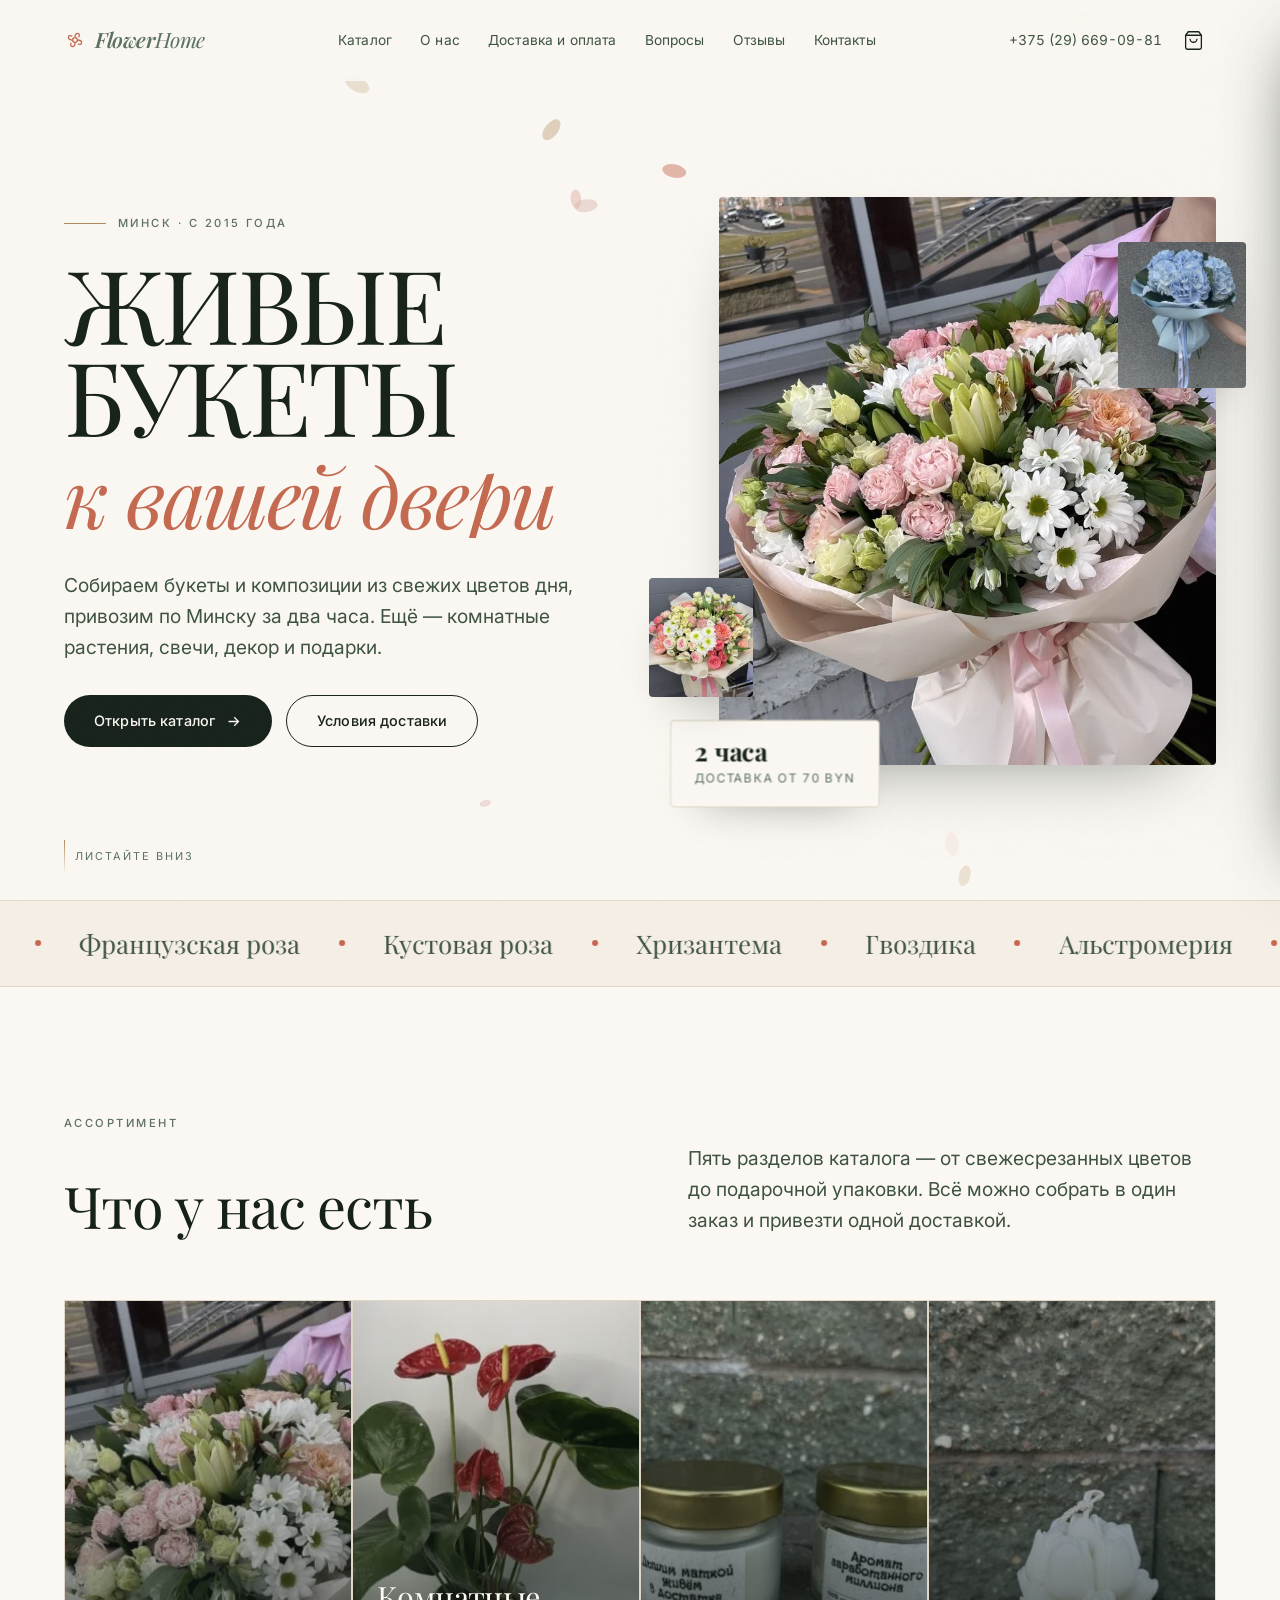
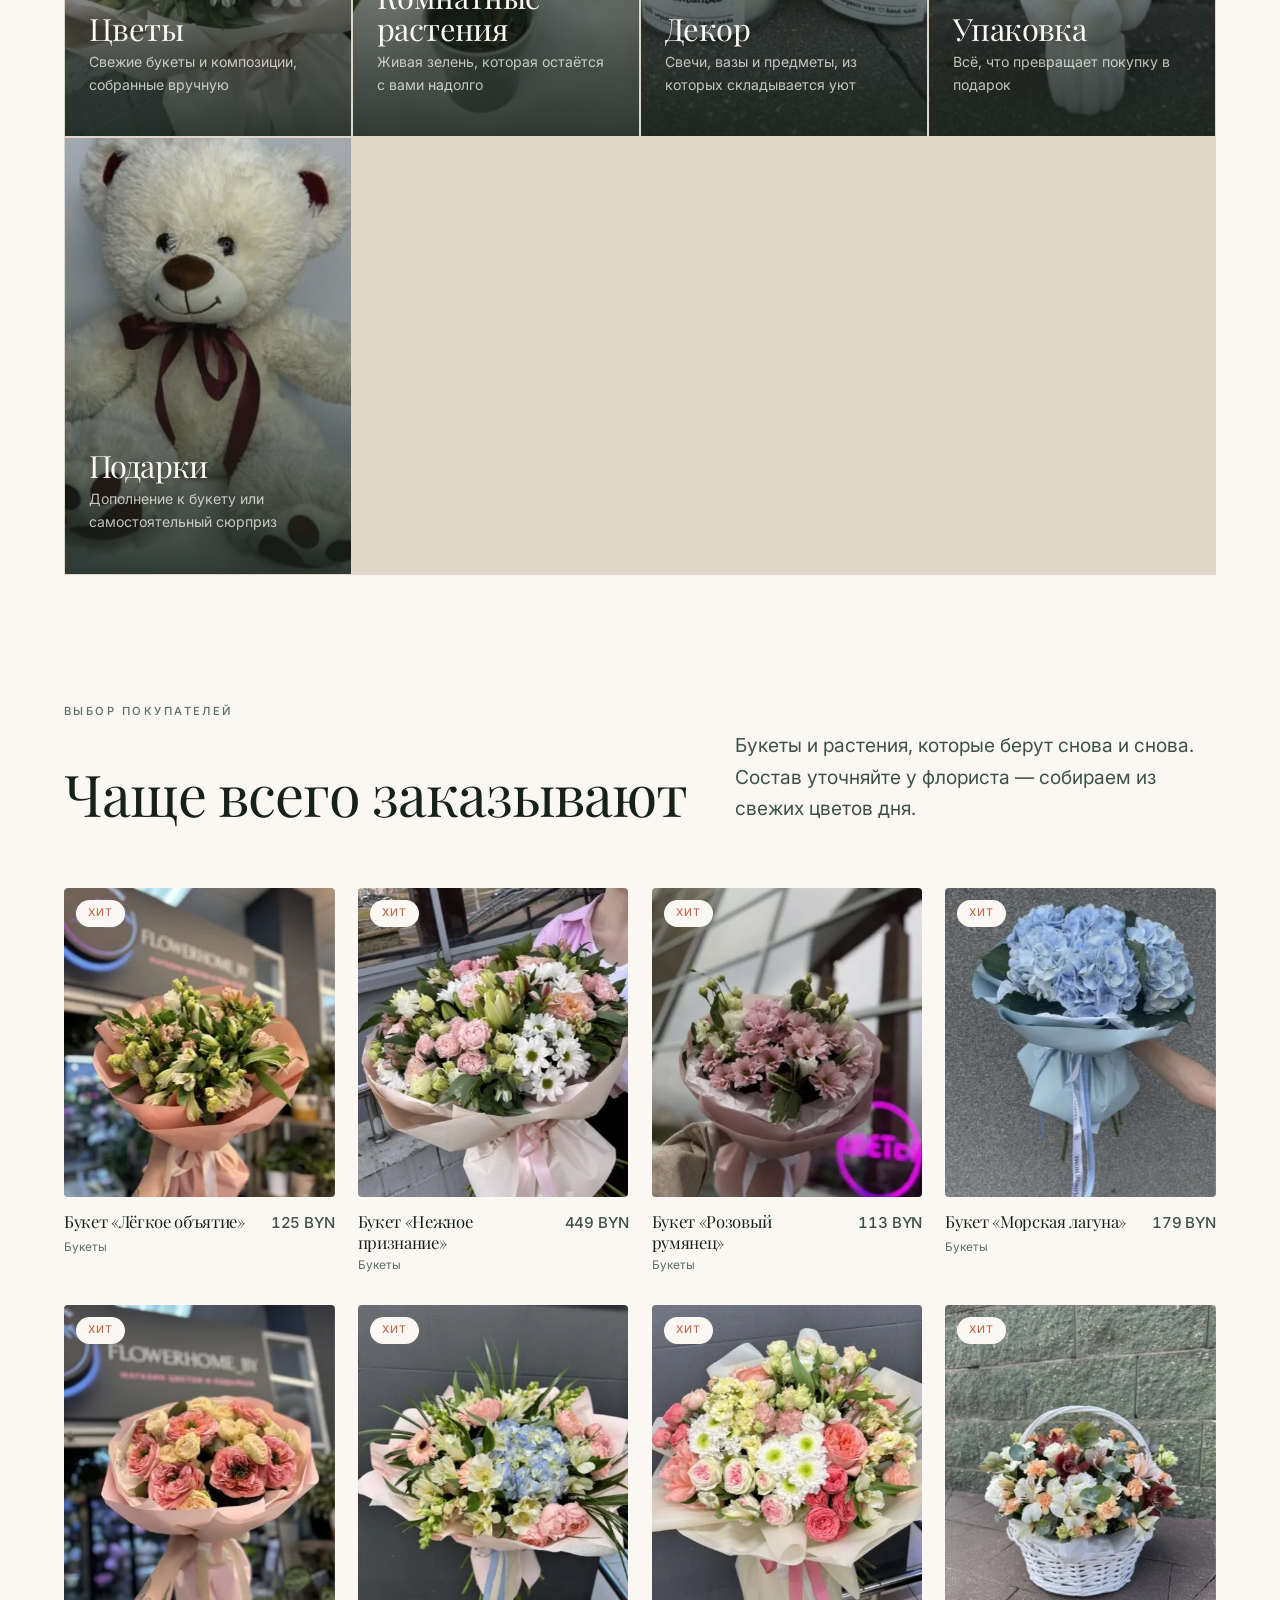
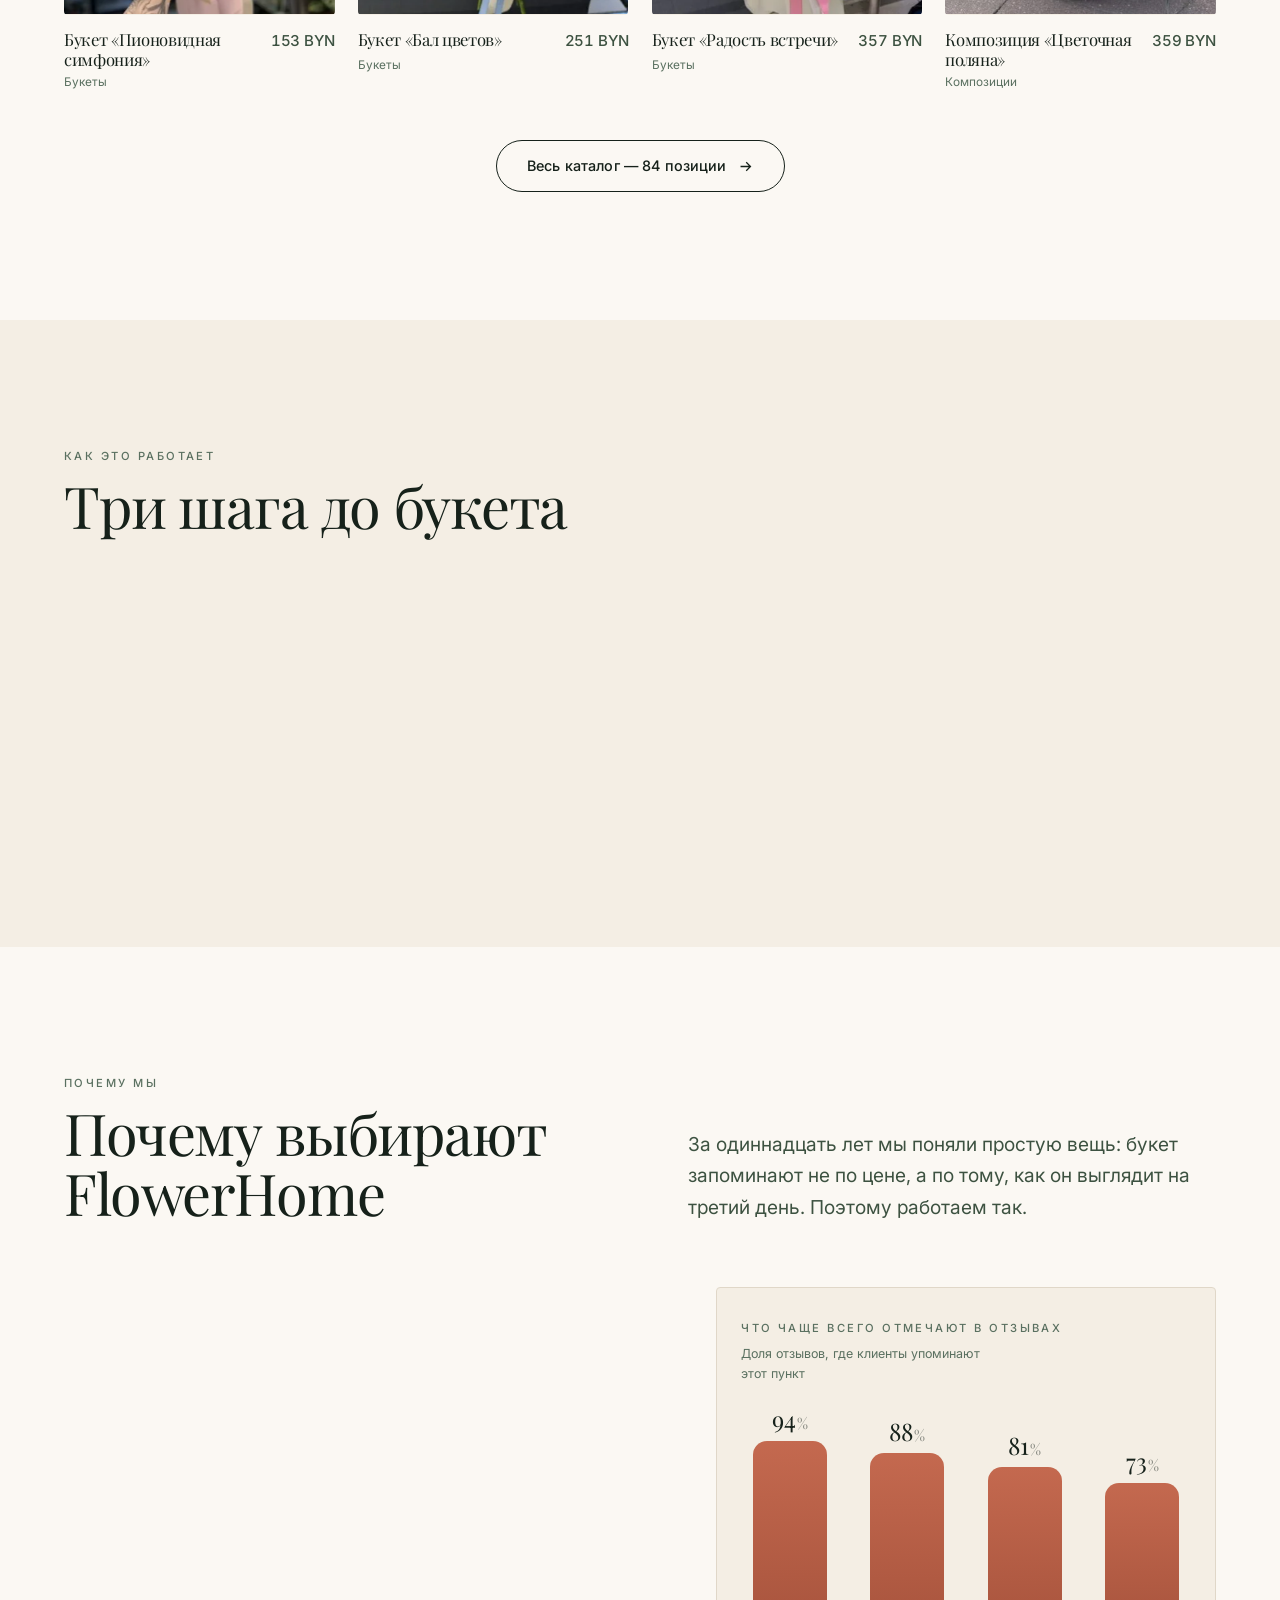
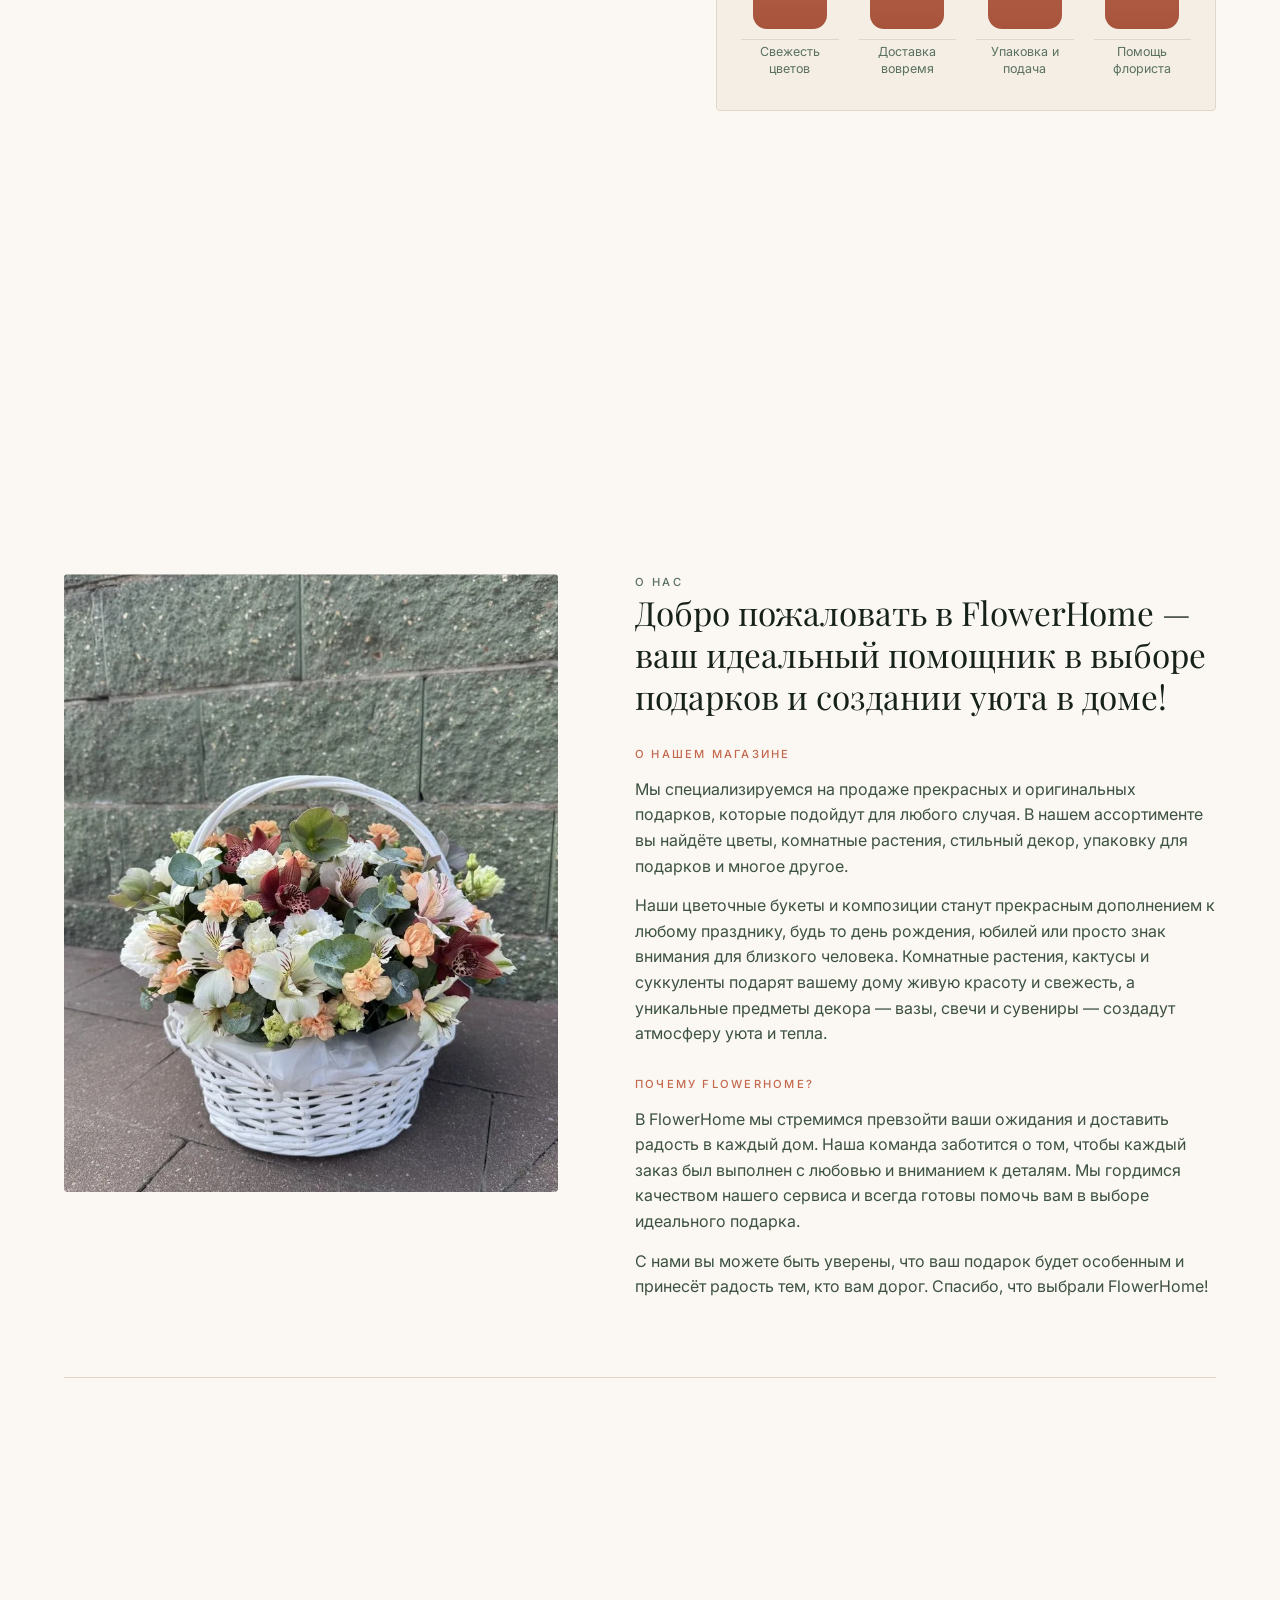
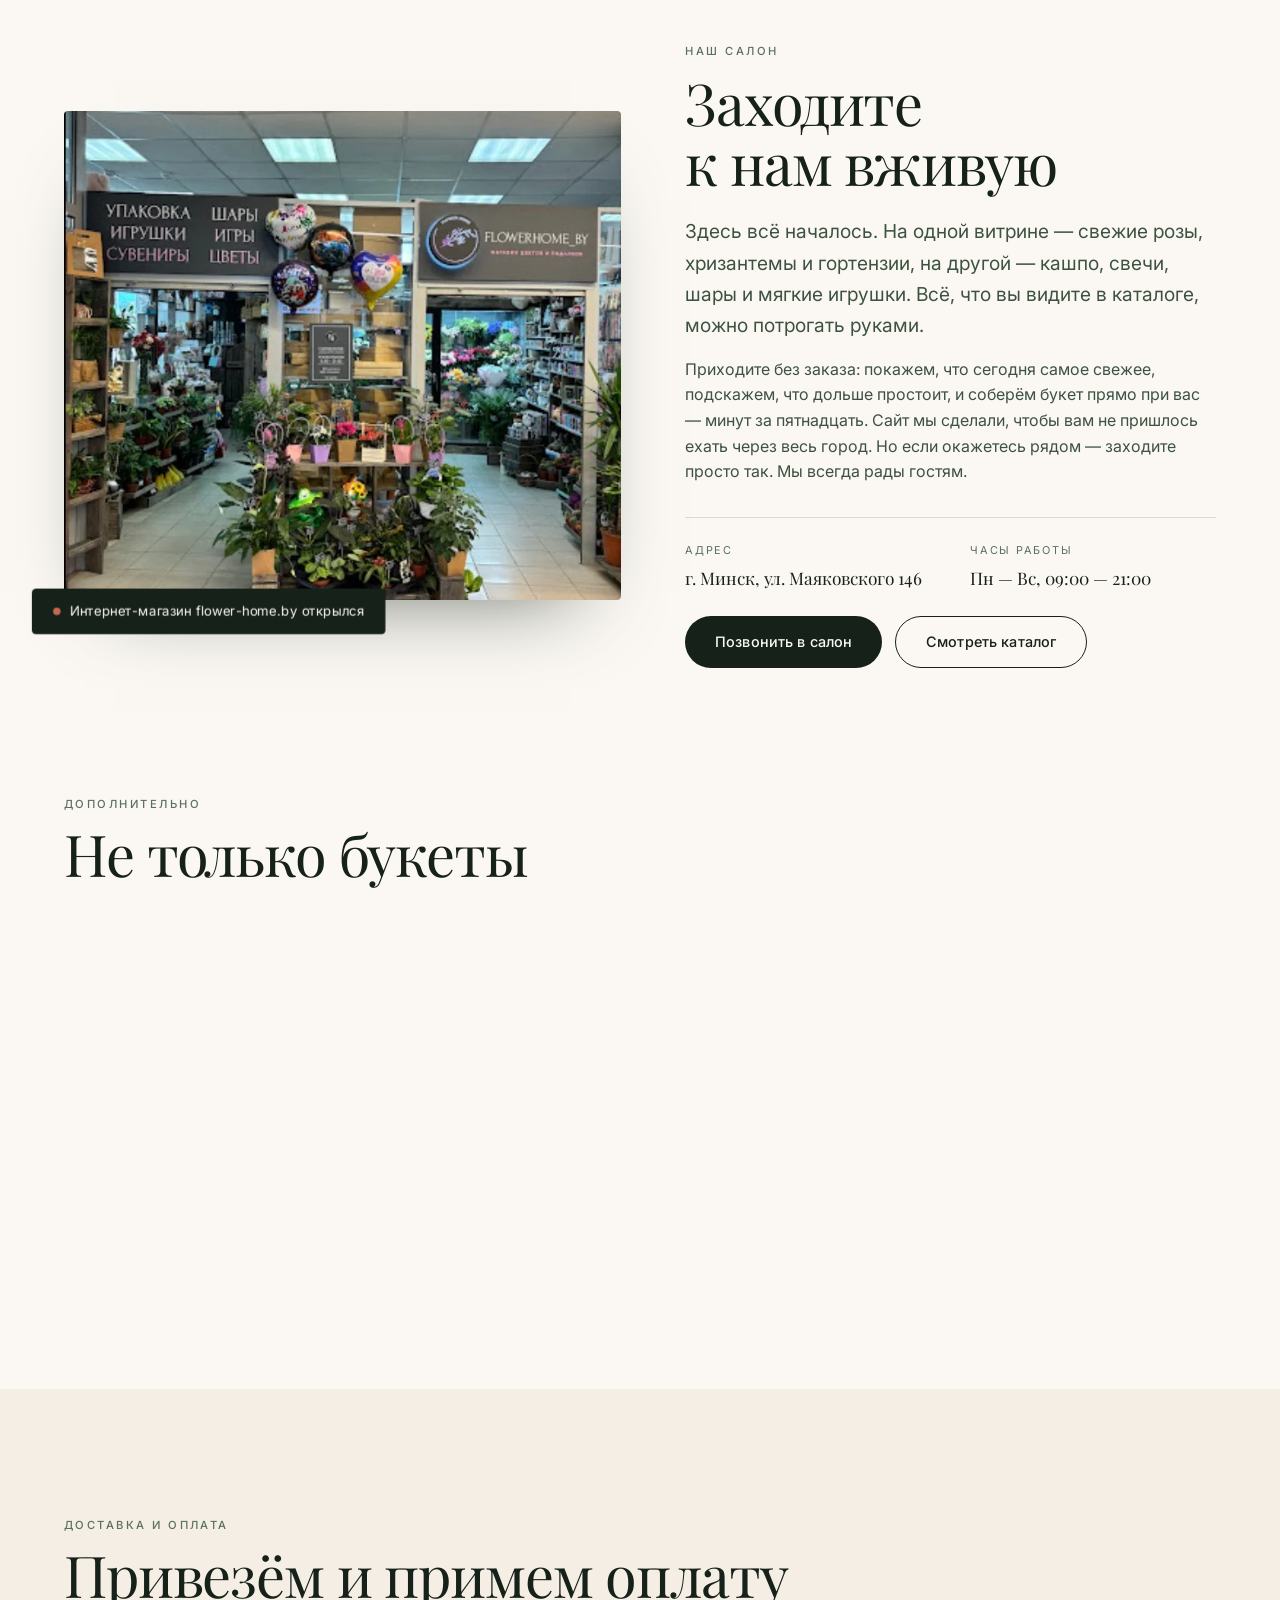
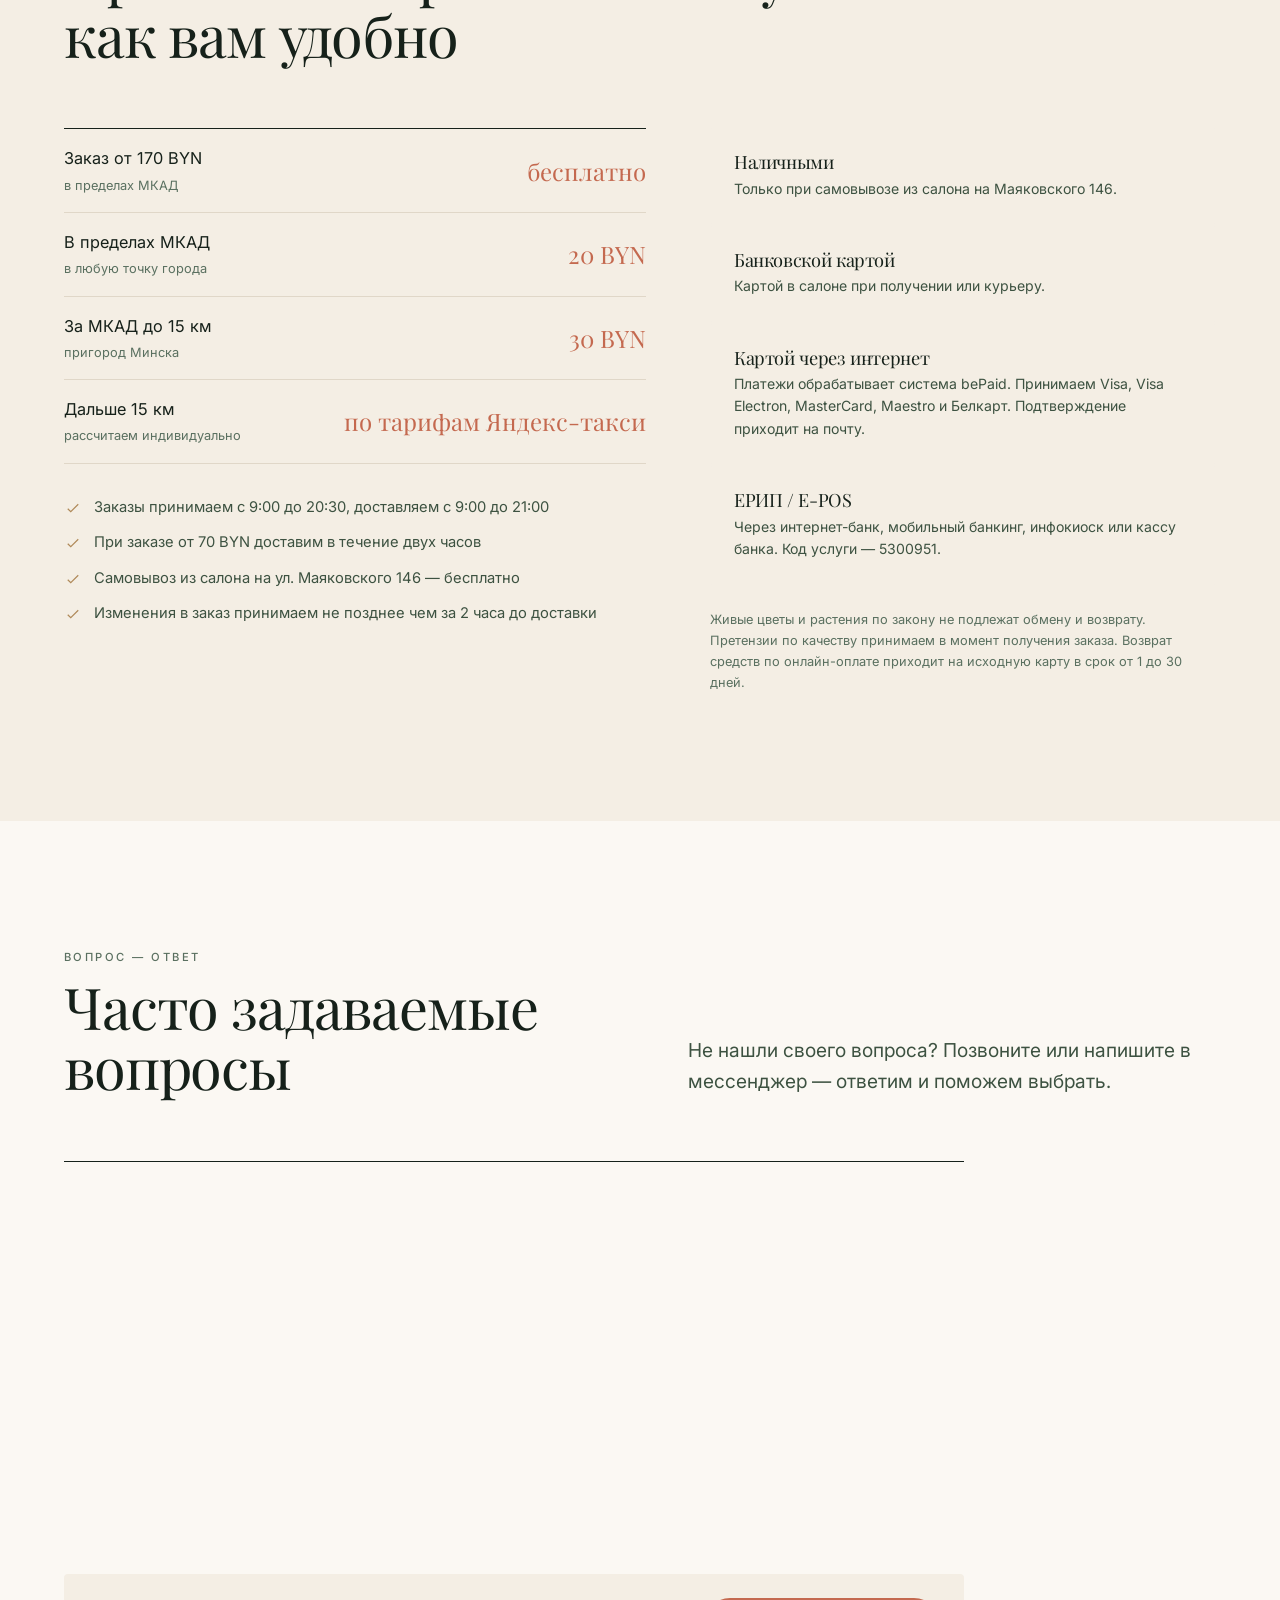
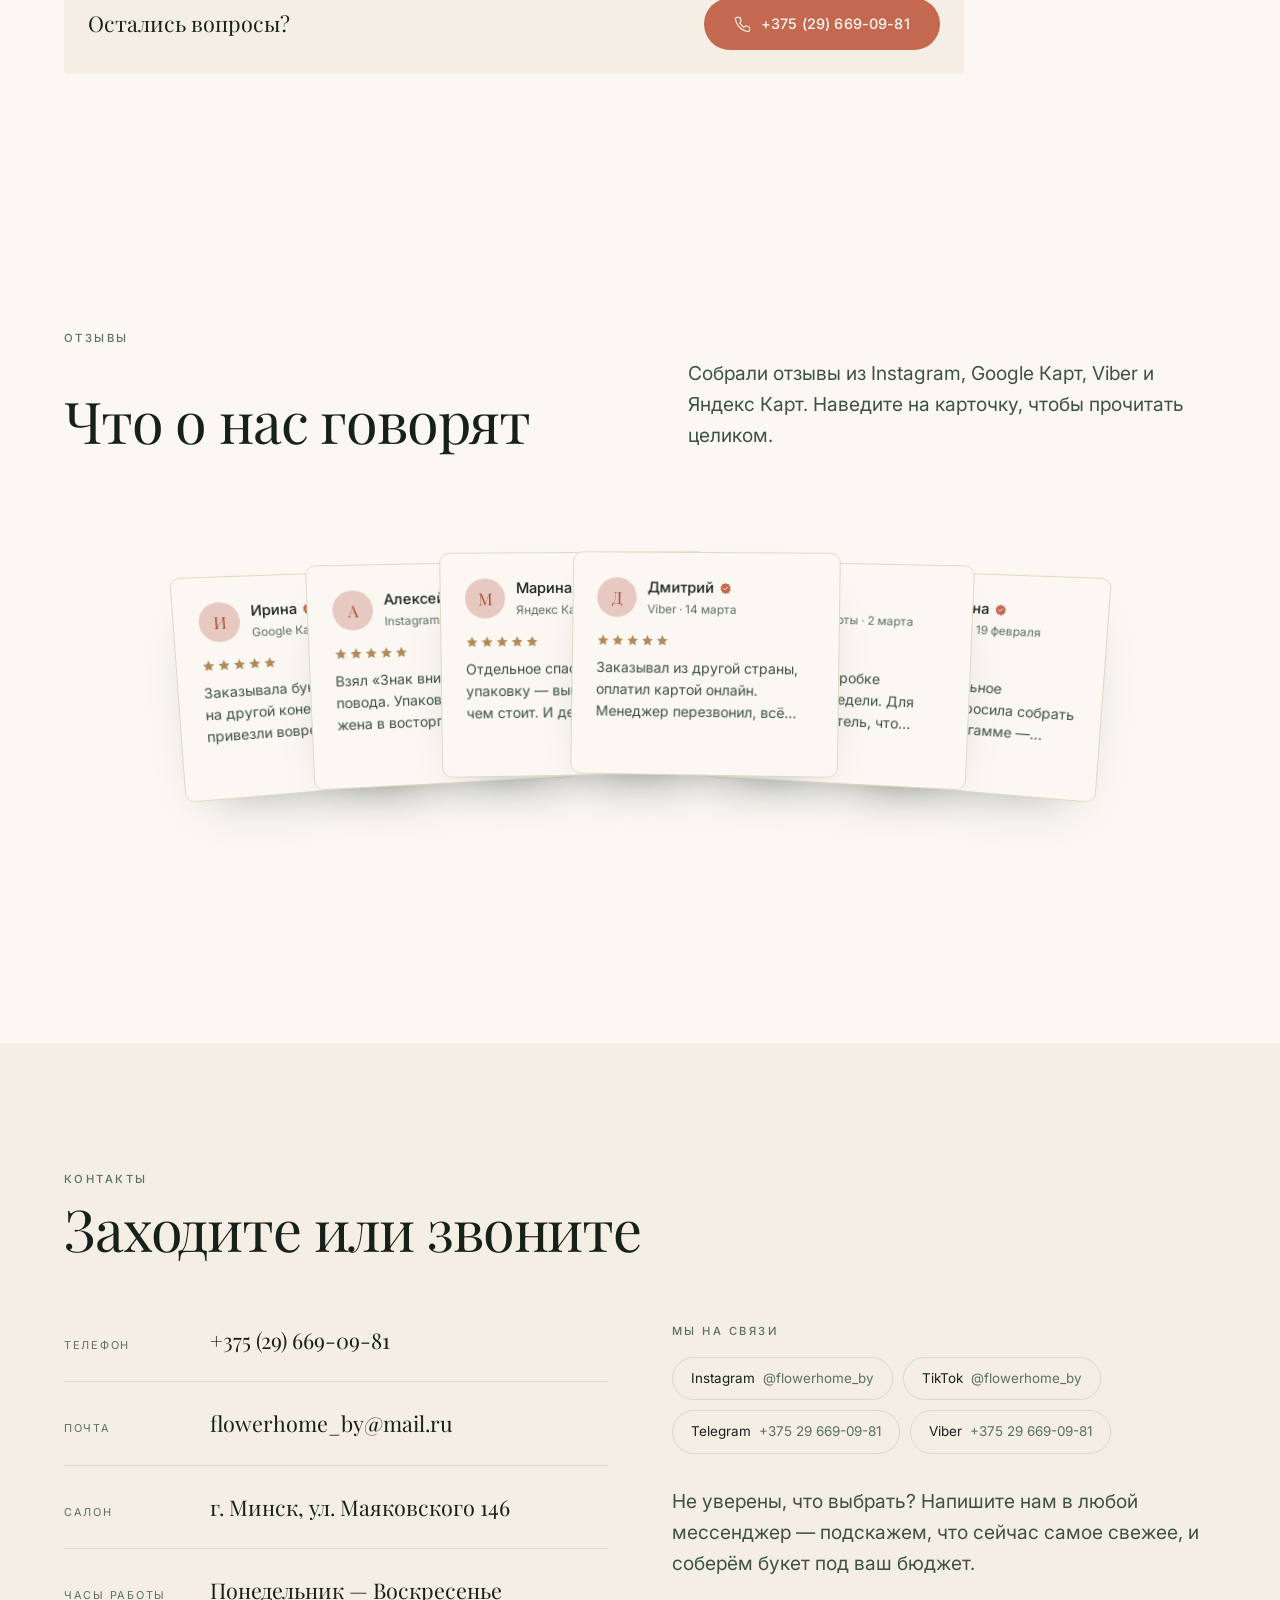
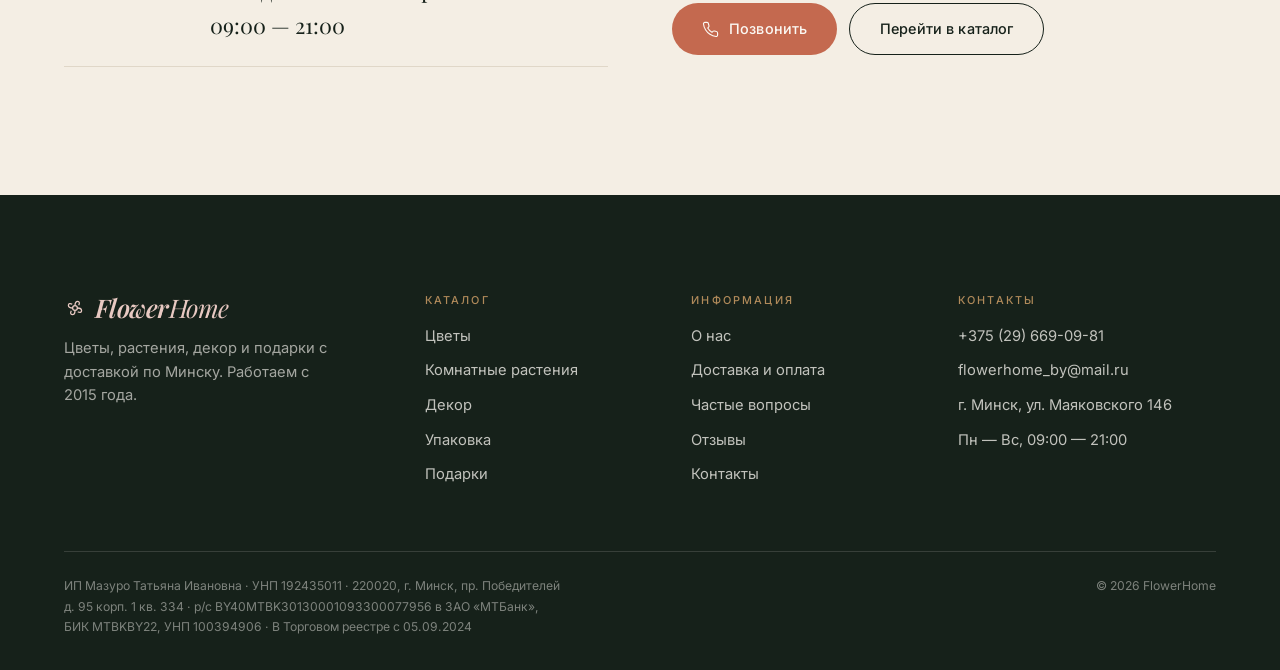
==== commit a9f33078: "Починен сломанный вид на телефоне и обрыв заставки Двум декоративным фото в первом экране я ранее пр" ====
--- a/index.html
+++ b/index.html
@@ -164,8 +164,8 @@
             <span>доставка от 70 BYN</span>
           </div>
         </div>
-        <img class="hero__float hero__float--a" data-depth="0.05" src="images/hero/hero-3-320.webp" srcset="images/hero/hero-3-320.webp 320w, images/hero/hero-3.webp 800w" sizes="(max-width:900px) 25vw, 220px" alt="" aria-hidden="true" loading="lazy" width="800" height="914">
-        <img class="hero__float hero__float--b" data-depth="0.09" src="images/hero/hero-6-320.webp" srcset="images/hero/hero-6-320.webp 320w, images/hero/hero-6.webp 800w" sizes="(max-width:900px) 25vw, 220px" alt="" aria-hidden="true" loading="lazy" width="800" height="914">
+        <img class="hero__float hero__float--a" data-depth="0.05" src="images/hero/hero-3-320.webp" srcset="images/hero/hero-3-320.webp 320w, images/hero/hero-3.webp 800w" sizes="(max-width:900px) 25vw, 220px" alt="" aria-hidden="true" loading="lazy">
+        <img class="hero__float hero__float--b" data-depth="0.09" src="images/hero/hero-6-320.webp" srcset="images/hero/hero-6-320.webp 320w, images/hero/hero-6.webp 800w" sizes="(max-width:900px) 25vw, 220px" alt="" aria-hidden="true" loading="lazy">
       </div>
     </div>
 
--- a/css/site.min.css
+++ b/css/site.min.css
@@ -1 +1 @@
-:root{--paper: #FBF8F3;--paper-warm: #F4EEE4;--ink: #16211A;--ink-soft: #3D5241;--moss: #5A7060;--clay: #C4694F;--clay-deep: #A8543D;--blush: #E8C9C2;--gold: #B08A5A;--line: #E0D7C8;--white: #FFFFFF;--serif: "Playfair Display", "Times New Roman", serif;--sans: "Inter", -apple-system, "Segoe UI", system-ui, sans-serif;--sp-1: 8px;--sp-2: 16px;--sp-3: 24px;--sp-4: 32px;--sp-5: 48px;--sp-6: 64px;--sp-7: 96px;--sp-8: 128px;--gutter: clamp(20px, 5vw, 72px);--maxw: 1440px;--ease: cubic-bezier(.22, 1, .36, 1);--ease-io: cubic-bezier(.65, 0, .35, 1);--t-fast: .2s;--t-mid: .4s;--t-slow: .8s;--radius: 2px;--radius-lg: 4px}*,*:before,*:after{box-sizing:border-box}*{margin:0;padding:0}html{-webkit-text-size-adjust:100%;scroll-behavior:smooth;overflow-x:clip}body{background:var(--paper);color:var(--ink);font-family:var(--sans);font-size:16px;font-weight:400;line-height:1.6;-webkit-font-smoothing:antialiased;text-rendering:optimizeLegibility;overflow-x:clip}body.is-locked{overflow:hidden}img,picture,svg,video{display:block;max-width:100%}button,input,textarea,select{font:inherit;color:inherit;background:none;border:none}button{cursor:pointer}a{color:inherit;text-decoration:none}ul,ol{list-style:none}:focus-visible{outline:2px solid var(--clay);outline-offset:3px;border-radius:var(--radius)}:focus:not(:focus-visible){outline:none}h1,h2,h3,h4{font-family:var(--serif);font-weight:400;line-height:1.05;letter-spacing:-.02em}.display{font-size:clamp(2.9rem,8vw,7.2rem);line-height:.9;letter-spacing:-.035em;text-transform:uppercase}.h1{font-size:clamp(2.4rem,6.5vw,5.5rem);line-height:.98}.h2{font-size:clamp(2rem,4.5vw,3.6rem);line-height:1.04}.h3{font-size:clamp(1.35rem,2.2vw,1.85rem);line-height:1.2}.serif-it{font-family:var(--serif);font-style:italic;font-weight:400}.eyebrow{font-family:var(--sans);font-size:.7rem;font-weight:500;letter-spacing:.22em;text-transform:uppercase;color:var(--moss)}.lead{font-size:clamp(1.02rem,1.5vw,1.22rem);line-height:1.62;color:var(--ink-soft)}.muted{color:var(--moss)}.price{font-family:var(--sans);font-weight:500;font-variant-numeric:tabular-nums;letter-spacing:-.01em}.wrap{width:100%;max-width:var(--maxw);margin-inline:auto;padding-inline:var(--gutter)}.section{padding-block:clamp(64px,10vw,150px)}.rule{height:1px;background:var(--line);border:0}.sr-only{position:absolute;width:1px;height:1px;padding:0;margin:-1px;overflow:hidden;clip:rect(0 0 0 0);white-space:nowrap}.skip-link{position:absolute;top:-100px;left:var(--gutter);z-index:999;background:var(--ink);color:var(--paper);padding:12px 20px;transition:top var(--t-fast) var(--ease)}.skip-link:focus{top:12px}body:before{content:"";position:fixed;inset:0;z-index:9998;pointer-events:none;opacity:.035;background-image:url("data:image/svg+xml,%3Csvg xmlns='http://www.w3.org/2000/svg' width='160' height='160'%3E%3Cfilter id='n'%3E%3CfeTurbulence type='fractalNoise' baseFrequency='0.8' numOctaves='4'/%3E%3C/filter%3E%3Crect width='160' height='160' filter='url(%23n)'/%3E%3C/svg%3E")}.intro{position:fixed;inset:0;z-index:9999;background:var(--paper);overflow:hidden}.intro.is-done{visibility:hidden}.intro__cols{position:absolute;inset:-6% -2%;display:grid;grid-template-columns:repeat(5,1fr);gap:clamp(10px,1.4vw,22px);transform:rotate(-4deg) scale(1.12);transition:opacity .5s var(--ease),filter .8s var(--ease),transform 1.2s var(--ease)}.intro__col{overflow:hidden}.intro__strip{display:grid;gap:clamp(10px,1.4vw,22px)}.intro__strip img{width:100%;aspect-ratio:400 / 457;object-fit:cover;border-radius:6px}.intro.is-active .intro__strip{animation:stripDown var(--sp, 28s) linear infinite}.intro.is-active .intro__col--up .intro__strip{animation-name:stripUp}@keyframes stripDown{0%{transform:translateY(-50%)}to{transform:translateY(0)}}@keyframes stripUp{0%{transform:translateY(0)}to{transform:translateY(-50%)}}.intro__veil{position:absolute;inset:0;background:radial-gradient(ellipse 52% 40% at 50% 48%,color-mix(in srgb,var(--paper) 94%,transparent),color-mix(in srgb,var(--paper) 80%,transparent) 55%,color-mix(in srgb,var(--paper) 18%,transparent)),linear-gradient(color-mix(in srgb,var(--paper) 52%,transparent),transparent 42%,color-mix(in srgb,var(--paper) 74%,transparent) 82%,color-mix(in srgb,var(--paper) 94%,transparent));backdrop-filter:blur(2px);-webkit-backdrop-filter:blur(2px);transition:opacity .5s var(--ease)}.intro__content{position:absolute;inset:0;z-index:3;display:flex;flex-direction:column;justify-content:center;align-items:center;padding-inline:var(--gutter);text-align:center;transition:opacity .45s var(--ease),transform .7s var(--ease)}.intro__logo{font-family:var(--serif);font-size:clamp(2.4rem,6.5vw,5rem);line-height:1;letter-spacing:-.03em;display:flex;justify-content:center}.intro__word{display:block;overflow:hidden}.intro__word>span{display:block;transform:translateY(105%)}.intro__word--it>span{font-style:italic;color:var(--clay)}.intro.is-active .intro__word>span{animation:introUp 1s var(--ease) forwards;animation-delay:.7s}.intro.is-active .intro__word--it>span{animation-delay:.83s}@keyframes introUp{to{transform:translateY(0)}}.intro__desc{margin:var(--sp-3) auto 0;max-width:62ch;font-size:clamp(.88rem,1.2vw,1.02rem);line-height:1.75;color:var(--ink-soft)}.intro__ln{display:block;overflow:hidden}.intro__ln>span{display:block;transform:translateY(110%);opacity:0}.intro.is-active .intro__ln>span{animation:introLine .9s var(--ease) forwards}.intro.is-active .intro__ln:nth-child(1)>span{animation-delay:1.15s}.intro.is-active .intro__ln:nth-child(2)>span{animation-delay:1.26s}.intro.is-active .intro__ln:nth-child(3)>span{animation-delay:1.37s}@keyframes introLine{to{transform:translateY(0);opacity:1}}.intro__motto{margin-top:var(--sp-3);font-family:var(--serif);font-style:italic;font-size:clamp(1.1rem,2vw,1.6rem);color:var(--gold)}.intro__motto>span{display:inline-block;opacity:0;transform:translateY(18px)}.intro.is-active .intro__motto>span{animation:introMotto 1s var(--ease) 1.7s forwards}@keyframes introMotto{to{opacity:1;transform:translateY(0)}}.intro__motto:before,.intro__motto:after{content:"";display:inline-block;width:clamp(20px,4vw,48px);height:1px;background:var(--gold);vertical-align:middle;margin-inline:14px;transform:scaleX(0);transition:transform .9s var(--ease) 1.9s}.intro__motto:before{transform-origin:right}.intro__motto:after{transform-origin:left}.intro.is-active .intro__motto:before,.intro.is-active .intro__motto:after{transform:scaleX(1)}.intro__bar{position:absolute;left:0;right:0;bottom:clamp(24px,5vh,52px);z-index:3;display:flex;align-items:center;gap:var(--sp-2);padding-inline:var(--gutter);font-family:var(--serif);font-size:.92rem;color:var(--ink-soft);font-variant-numeric:tabular-nums;transition:opacity .45s var(--ease)}.intro__count{min-width:4.5ch}.intro__max{font-family:var(--sans);font-size:.66rem;letter-spacing:.18em;text-transform:uppercase;opacity:.5;white-space:nowrap}@media(max-width:560px){.intro__max{display:none}}.intro__line{flex-grow:1;height:1px;background:var(--line);position:relative;overflow:hidden}.intro__line i{position:absolute;inset:0 auto 0 0;width:0;background:var(--clay)}.intro__curtain{position:absolute;inset:0;z-index:4;display:grid;grid-template-columns:repeat(5,1fr);pointer-events:none}.intro__curtain i{display:block;background:var(--paper);transform:translateY(101%)}.intro.is-out .intro__curtain i{transform:translateY(0);transition:transform .62s cubic-bezier(.65,0,.35,1);transition-delay:calc(var(--c) * 55ms)}.intro.is-lift{transform:translateY(-101%);transition:transform .85s cubic-bezier(.76,0,.24,1)}.intro.is-out .intro__cols{opacity:.35;filter:blur(6px);transform:rotate(-4deg) scale(1.2)}.intro.is-out .intro__content{opacity:0;transform:translateY(-24px)}.intro.is-out .intro__bar,.intro.is-out .intro__veil{opacity:0}@media(max-width:700px){.intro__cols{grid-template-columns:repeat(3,1fr)}.intro__cols>:nth-child(4),.intro__cols>:nth-child(5){display:none}.intro__curtain{grid-template-columns:repeat(3,1fr)}.intro__curtain i:nth-child(4),.intro__curtain i:nth-child(5){display:none}.intro__desc{max-width:42ch}}@media(prefers-reduced-motion:reduce){.intro__word>span,.intro__ln>span,.intro__motto>span{transform:none;opacity:1}.intro__cols{display:none}}.cursor{position:fixed;top:0;left:0;width:34px;height:34px;margin:-17px 0 0 -17px;border:1px solid var(--ink-soft);border-radius:50%;pointer-events:none;z-index:9997;opacity:0;transition:width .3s var(--ease),height .3s var(--ease),margin .3s var(--ease),background-color .3s var(--ease),border-color .3s var(--ease),opacity .3s var(--ease);mix-blend-mode:multiply}.cursor.is-visible{opacity:1}.cursor.is-hover{width:66px;height:66px;margin:-33px 0 0 -33px;background:var(--clay);border-color:var(--clay);mix-blend-mode:normal}.cursor__label{position:absolute;inset:0;display:grid;place-items:center;font-size:.58rem;letter-spacing:.1em;text-transform:uppercase;color:var(--paper);opacity:0;transition:opacity .2s var(--ease)}.cursor.is-hover .cursor__label{opacity:1}@media(hover:none),(pointer:coarse){.cursor{display:none}}.header{position:fixed;top:0;left:0;right:0;z-index:900;padding-block:18px;background:color-mix(in srgb,var(--paper) 82%,transparent);backdrop-filter:blur(14px) saturate(1.2);-webkit-backdrop-filter:blur(14px) saturate(1.2);border-bottom:1px solid transparent;transition:transform .5s var(--ease),border-color var(--t-mid),background-color var(--t-mid),padding var(--t-mid)}.header.is-stuck{border-bottom-color:var(--line);padding-block:12px}.header.is-hidden{transform:translateY(-105%)}.header__inner{display:flex;align-items:center;justify-content:space-between;gap:var(--sp-3)}.logo{display:flex;align-items:baseline;gap:9px;font-family:var(--serif);font-size:1.32rem;letter-spacing:-.02em;line-height:1;flex-shrink:0}.logo__mark{width:22px;height:22px;flex-shrink:0;align-self:center;color:var(--clay);transition:transform .6s var(--ease)}.logo:hover .logo__mark{transform:rotate(90deg)}.logo b{font-weight:600}.logo span{color:var(--moss);font-style:italic}.nav{display:flex;align-items:center;gap:clamp(16px,2.2vw,34px)}.nav a{position:relative;font-size:.86rem;letter-spacing:.01em;padding-block:4px;color:var(--ink-soft);transition:color var(--t-fast) var(--ease)}.nav a:after{content:"";position:absolute;left:0;bottom:0;width:100%;height:1px;background:var(--clay);transform:scaleX(0);transform-origin:right;transition:transform .4s var(--ease)}.nav a:hover{color:var(--ink)}.nav a:hover:after,.nav a[aria-current=page]:after{transform:scaleX(1);transform-origin:left}.header__actions{display:flex;align-items:center;gap:10px}.header__phone{font-size:.86rem;font-variant-numeric:tabular-nums;color:var(--ink-soft);white-space:nowrap;transition:color var(--t-fast)}.header__phone:hover{color:var(--clay)}.icon-btn{position:relative;width:44px;height:44px;display:grid;place-items:center;border-radius:50%;color:var(--ink);transition:background-color var(--t-fast) var(--ease)}.icon-btn:hover{background:var(--paper-warm)}.icon-btn svg{width:21px;height:21px}.cart-count{position:absolute;top:4px;right:3px;min-width:19px;height:19px;padding-inline:5px;display:grid;place-items:center;background:var(--clay);color:var(--white);border-radius:10px;font-size:.66rem;font-weight:600;font-variant-numeric:tabular-nums;transform:scale(0);transition:transform .35s var(--ease)}.cart-count.is-shown{transform:scale(1)}.cart-count.is-bump{animation:bump .5s var(--ease)}@keyframes bump{0%{transform:scale(1)}35%{transform:scale(1.45)}to{transform:scale(1)}}.burger{display:none}@media(max-width:1000px){.nav{position:fixed;inset:0 auto auto 0;width:100vw;height:100svh;flex-direction:column;justify-content:center;gap:var(--sp-2);background:var(--paper);transform:translateY(-100%);transition:transform .6s var(--ease);z-index:890}.nav.is-open{transform:translateY(0)}.nav a{font-family:var(--serif);font-size:2rem;color:var(--ink);opacity:0;transform:translateY(20px)}.nav.is-open a{animation:navIn .5s var(--ease) forwards}.nav.is-open a:nth-child(1){animation-delay:.12s}.nav.is-open a:nth-child(2){animation-delay:.18s}.nav.is-open a:nth-child(3){animation-delay:.24s}.nav.is-open a:nth-child(4){animation-delay:.3s}.nav.is-open a:nth-child(5){animation-delay:.36s}@keyframes navIn{to{opacity:1;transform:translateY(0)}}.burger{display:grid;place-items:center;width:44px;height:44px;z-index:900;position:relative}.burger span{display:block;width:22px;height:1.5px;background:var(--ink);transition:transform .4s var(--ease),opacity .2s}.burger span:first-child{transform:translateY(-4px)}.burger span:last-child{transform:translateY(4px)}.burger.is-open span:first-child{transform:rotate(45deg)}.burger.is-open span:last-child{transform:rotate(-45deg)}.header__phone{display:none}}@media(max-width:560px){.logo{font-size:1.1rem}}.footer{background:var(--ink);color:var(--paper);padding-block:clamp(56px,8vw,100px) 32px}.footer a{color:var(--paper)}.footer__top{display:grid;grid-template-columns:1.4fr 1fr 1fr 1.1fr;gap:var(--sp-5) var(--sp-4);padding-bottom:var(--sp-6)}.footer__brand .logo{color:var(--paper);font-size:1.6rem}.footer__brand .logo span,.footer__brand .logo__mark{color:var(--blush)}.footer__tag{margin-top:var(--sp-2);max-width:30ch;color:color-mix(in srgb,var(--paper) 62%,transparent);font-size:.92rem}.footer h4{font-family:var(--sans);font-size:.68rem;font-weight:500;letter-spacing:.2em;text-transform:uppercase;color:var(--gold);margin-bottom:var(--sp-2)}.footer__col li+li{margin-top:9px}.footer__col a,.footer__col span{font-size:.92rem;color:color-mix(in srgb,var(--paper) 75%,transparent);transition:color var(--t-fast) var(--ease)}.footer__col a:hover{color:var(--blush)}.footer__bottom{padding-top:var(--sp-3);border-top:1px solid color-mix(in srgb,var(--paper) 14%,transparent);display:flex;flex-wrap:wrap;gap:var(--sp-2) var(--sp-4);justify-content:space-between;font-size:.76rem;color:color-mix(in srgb,var(--paper) 45%,transparent);line-height:1.7}.footer__legal{max-width:62ch}@media(max-width:900px){.footer__top{grid-template-columns:1fr 1fr}}@media(max-width:560px){.footer__top{grid-template-columns:1fr;gap:var(--sp-4)}}@media(prefers-reduced-motion:reduce){html{scroll-behavior:auto}*,*:before,*:after{animation-duration:.01ms!important;animation-iteration-count:1!important;transition-duration:.01ms!important}.cursor,.petals{display:none!important}}.sec-head{display:grid;grid-template-columns:auto 1fr;align-items:end;gap:var(--sp-2) var(--sp-5);margin-bottom:clamp(32px,5vw,64px)}.sec-head__side{grid-column:2;max-width:44ch;justify-self:end}.sec-head .eyebrow{grid-column:1 / -1;margin-bottom:-6px}@media(max-width:860px){.sec-head{grid-template-columns:1fr}.sec-head__side{grid-column:1;justify-self:start}}.hero{position:relative;min-height:100svh;display:flex;align-items:center;padding-top:110px;padding-bottom:var(--sp-5);overflow:hidden}.hero__grid{display:grid;grid-template-columns:1fr .82fr;gap:var(--sp-5);align-items:center;width:100%}.hero__title{position:relative;z-index:2}.hero__line{display:block;overflow:hidden}.hero__line>span{display:block;transform:translateY(105%);transition:transform 1.1s var(--ease)}.hero.is-in .hero__line>span{transform:translateY(0)}.hero.is-in .hero__line:nth-child(2)>span{transition-delay:.11s}.hero.is-in .hero__line:nth-child(3)>span{transition-delay:.22s}.hero__title em{display:inline-block;font-style:italic;font-size:.8em;color:var(--clay);text-transform:none;letter-spacing:-.03em;padding-bottom:.06em}.hero__meta{margin-top:var(--sp-4);max-width:46ch;opacity:0;transform:translateY(24px);transition:opacity .5s var(--ease) .15s,transform .5s var(--ease) .15s}.hero.is-in .hero__meta{opacity:1;transform:none}.hero__cta{display:flex;flex-wrap:wrap;gap:14px;margin-top:var(--sp-4)}.hero__eyebrow{display:flex;align-items:center;gap:12px;margin-bottom:var(--sp-3);opacity:0;transition:opacity .8s var(--ease) .2s}.hero.is-in .hero__eyebrow{opacity:1}.hero__eyebrow:before{content:"";width:42px;height:1px;background:var(--gold)}.hero__art{position:relative;perspective:1200px;opacity:0;transform:translateY(40px);transition:opacity 1.2s var(--ease) .3s,transform 1.2s var(--ease) .3s}.hero.is-in .hero__art{opacity:1;transform:none}.hero__card{position:relative;aspect-ratio:400 / 457;transform-style:preserve-3d;transition:transform .5s var(--ease);will-change:transform}.hero__card img{width:100%;height:100%;object-fit:cover;border-radius:var(--radius-lg);box-shadow:0 30px 70px -40px #16211a8c}.hero__badge{position:absolute;bottom:-26px;left:-34px;background:var(--paper);border:1px solid var(--line);padding:16px 22px;border-radius:var(--radius-lg);transform:translateZ(60px);box-shadow:0 20px 40px -30px #16211a80}.hero__badge strong{display:block;font-family:var(--serif);font-size:1.5rem;line-height:1}.hero__badge span{font-size:.72rem;letter-spacing:.12em;text-transform:uppercase;color:var(--moss)}.hero__float{position:absolute;width:128px;aspect-ratio:400 / 457;border-radius:var(--radius-lg);object-fit:cover;box-shadow:0 24px 50px -32px #16211a99;z-index:3;will-change:transform}.hero__float--a{top:8%;right:-6%}.hero__float--b{bottom:12%;left:-14%;width:104px}.hero__glow{position:absolute;top:0;left:0;width:720px;height:720px;margin:-360px 0 0 -360px;pointer-events:none;z-index:0;opacity:0;background:radial-gradient(circle closest-side,rgba(232,201,194,.85) 0%,rgba(232,201,194,.42) 34%,rgba(196,105,79,.12) 62%,transparent 100%);filter:blur(28px);transition:opacity .7s var(--ease);will-change:transform}.hero__glow.is-on{opacity:1}@media(hover:none),(pointer:coarse){.hero__glow{display:none}}.petals{position:absolute;inset:0;width:100%;height:100%;pointer-events:none;z-index:1}.hero__scroll{position:absolute;bottom:26px;left:var(--gutter);display:flex;align-items:center;gap:10px;font-size:.68rem;letter-spacing:.18em;text-transform:uppercase;color:var(--moss);opacity:0;transition:opacity .8s var(--ease) 1.1s}.hero.is-in .hero__scroll{opacity:1}.hero__scroll i{display:block;width:1px;height:34px;background:linear-gradient(var(--gold),transparent);animation:scrollHint 2.2s var(--ease-io) infinite;transform-origin:top}@keyframes scrollHint{0%,to{transform:scaleY(.35);opacity:.4}50%{transform:scaleY(1);opacity:1}}@media(max-width:980px){.hero{min-height:auto;padding-top:130px}.hero__grid{grid-template-columns:1fr;gap:var(--sp-6)}.hero__art{max-width:460px}.hero__float--b{left:-8%}.hero__scroll{display:none}}@media(max-width:560px){.hero__float--a{width:92px;right:-2%}.hero__float--b{width:76px;left:-4%}.hero__badge{left:-14px;padding:13px 17px}}.marquee{overflow:hidden;padding-block:22px;border-block:1px solid var(--line);background:var(--paper-warm);user-select:none}.marquee__track{display:flex;width:max-content;will-change:transform}.marquee__item{display:flex;align-items:center;gap:clamp(20px,3vw,44px);padding-right:clamp(20px,3vw,44px);font-family:var(--serif);font-size:clamp(1.1rem,2vw,1.7rem);color:var(--ink-soft);white-space:nowrap}.marquee__item:after{content:"";width:6px;height:6px;border-radius:50%;background:var(--clay);flex-shrink:0}.cats{display:grid;grid-template-columns:repeat(auto-fit,minmax(240px,1fr));gap:2px;background:var(--line);border:1px solid var(--line)}.cat{position:relative;display:flex;flex-direction:column;justify-content:flex-end;min-height:clamp(300px,34vw,460px);padding:var(--sp-3);background:var(--ink-soft);overflow:hidden;isolation:isolate}.cat__img{position:absolute;inset:0;z-index:-2;width:100%;height:100%;object-fit:cover;transform:scale(1.06);transition:transform 1.1s var(--ease),filter .7s var(--ease);filter:grayscale(.25)}.cat:after{content:"";position:absolute;inset:0;z-index:-1;background:linear-gradient(to top,#16211adb,#16211a6b 42%,#16211a0f);transition:opacity var(--t-mid) var(--ease)}.cat:hover .cat__img{transform:scale(1);filter:grayscale(0)}.cat:hover:after{opacity:.82}.cat__title{color:var(--paper);font-size:clamp(1.4rem,2.4vw,2rem)}.cat__lead{color:color-mix(in srgb,var(--paper) 74%,transparent);font-size:.88rem;margin-top:6px;max-width:30ch}.cat__subs{display:flex;flex-wrap:wrap;gap:6px;margin-top:var(--sp-2);max-height:0;opacity:0;overflow:hidden;transition:max-height .6s var(--ease),opacity .4s var(--ease),margin var(--t-mid)}.cat:hover .cat__subs,.cat:focus-within .cat__subs{max-height:200px;opacity:1}.cat__subs span{font-size:.72rem;padding:5px 11px;border:1px solid color-mix(in srgb,var(--paper) 34%,transparent);border-radius:100px;color:color-mix(in srgb,var(--paper) 88%,transparent)}.cat__link{position:absolute;inset:0;z-index:2}.steps{display:grid;grid-template-columns:repeat(3,1fr);gap:var(--sp-4);counter-reset:step}.step{position:relative;padding-top:var(--sp-3);border-top:1px solid var(--ink)}.step__n{font-family:var(--serif);font-size:clamp(2.6rem,5vw,4.4rem);line-height:1;color:var(--blush);display:block;margin-bottom:var(--sp-2);transition:color var(--t-mid) var(--ease)}.step:hover .step__n{color:var(--clay)}.step h3{margin-bottom:8px}.step p{color:var(--ink-soft);font-size:.94rem;max-width:34ch}@media(max-width:860px){.steps{grid-template-columns:1fr;gap:var(--sp-3)}}.about{display:grid;grid-template-columns:.85fr 1fr;gap:clamp(32px,6vw,90px);align-items:start}.about__art{position:relative;aspect-ratio:4 / 5;overflow:hidden;border-radius:var(--radius-lg);background:var(--paper-warm)}.about__art img{width:100%;height:100%;object-fit:cover;transform:scale(1.12);transition:transform 1.6s var(--ease)}.about__art.is-in img{transform:scale(1)}.about__intro{font-family:var(--serif);font-size:clamp(1.4rem,2.6vw,2.1rem);line-height:1.25;margin-bottom:var(--sp-4);text-wrap:balance}.about__block+.about__block{margin-top:var(--sp-4)}.about__block h3{font-family:var(--sans);font-size:.7rem;font-weight:500;letter-spacing:.2em;text-transform:uppercase;color:var(--clay);margin-bottom:var(--sp-2)}.about__block p+p{margin-top:14px}.about__block p{color:var(--ink-soft)}.stats{display:grid;grid-template-columns:repeat(4,1fr);gap:var(--sp-3);margin-top:clamp(40px,6vw,80px);padding-top:var(--sp-4);border-top:1px solid var(--line)}.stat__n{font-family:var(--serif);font-size:clamp(2.2rem,4.4vw,3.6rem);line-height:1;font-variant-numeric:tabular-nums}.stat__label{font-size:.8rem;color:var(--moss);margin-top:8px;max-width:18ch}@media(max-width:900px){.about{grid-template-columns:1fr}.about__art{max-width:420px}.stats{grid-template-columns:repeat(2,1fr);gap:var(--sp-4) var(--sp-3)}}.deliver{display:grid;grid-template-columns:1.15fr 1fr;gap:clamp(32px,5vw,80px)}.tiers{border-top:1px solid var(--ink)}.tier{display:grid;grid-template-columns:1fr auto;gap:4px var(--sp-3);align-items:baseline;padding-block:var(--sp-2);border-bottom:1px solid var(--line);transition:padding-left var(--t-mid) var(--ease),background-color var(--t-mid)}.tier:hover{padding-left:12px;background:var(--paper-warm)}.tier__zone{font-size:1.02rem}.tier__note{grid-column:1;font-size:.8rem;color:var(--moss)}.tier__price{grid-row:1 / 3;grid-column:2;font-family:var(--serif);font-size:clamp(1.1rem,2vw,1.5rem);color:var(--clay);text-align:right;align-self:center}.facts{margin-top:var(--sp-4);display:grid;gap:12px}.fact{display:grid;grid-template-columns:18px 1fr;gap:12px;font-size:.92rem;color:var(--ink-soft)}.fact svg{width:18px;height:18px;color:var(--gold);margin-top:3px}.pay{display:grid;gap:2px}.pay__item{padding:var(--sp-3);background:var(--paper-warm);border-radius:var(--radius);transition:background-color var(--t-mid) var(--ease),transform var(--t-mid) var(--ease)}.pay__item:hover{background:var(--blush);transform:translate(6px)}.pay__item h4{font-family:var(--serif);font-size:1.14rem;margin-bottom:6px}.pay__item p{font-size:.88rem;color:var(--ink-soft)}.pay__note{margin-top:var(--sp-3);font-size:.8rem;color:var(--moss);line-height:1.65}@media(max-width:900px){.deliver{grid-template-columns:1fr}}.services{display:grid;grid-template-columns:repeat(auto-fit,minmax(250px,1fr));gap:var(--sp-3)}.service{padding:var(--sp-4) var(--sp-3);border:1px solid var(--line);border-radius:var(--radius-lg);background:var(--paper);transition:border-color var(--t-mid),transform var(--t-mid) var(--ease),box-shadow var(--t-mid) var(--ease)}.service:hover{border-color:var(--clay);transform:translateY(-5px);box-shadow:0 22px 44px -34px #16211a80}.service h3{font-size:1.24rem;margin-bottom:10px}.service p{font-size:.9rem;color:var(--ink-soft)}.promos{display:grid;grid-template-columns:repeat(auto-fit,minmax(260px,1fr));gap:var(--sp-2);margin-top:var(--sp-4)}.promo{display:flex;align-items:center;gap:var(--sp-2);padding:var(--sp-3);background:var(--ink);color:var(--paper);border-radius:var(--radius-lg)}.promo__code{font-family:var(--serif);font-size:1.3rem;color:var(--blush);padding:8px 14px;border:1px dashed color-mix(in srgb,var(--blush) 55%,transparent);border-radius:var(--radius);flex-shrink:0}.promo strong{display:block;font-weight:500;font-size:.98rem}.promo p{font-size:.82rem;color:color-mix(in srgb,var(--paper) 65%,transparent)}.why__grid{display:grid;grid-template-columns:1fr .85fr;gap:clamp(36px,5vw,84px);align-items:start}.why__list{counter-reset:why}.why__item{display:grid;grid-template-columns:auto 1fr;gap:4px var(--sp-3);padding-block:var(--sp-3);border-top:1px solid var(--line);transition:padding-left .5s var(--ease)}.why__item:last-child{border-bottom:1px solid var(--line)}.why__item:hover{padding-left:14px}.why__n{grid-row:1 / 3;font-family:var(--serif);font-size:.94rem;color:var(--clay);padding-top:4px}.why__item h3{font-size:clamp(1.2rem,1.9vw,1.55rem)}.why__item p{font-size:.94rem;color:var(--ink-soft);max-width:46ch;margin-top:7px}.why__chart{position:sticky;top:110px;padding:var(--sp-4) var(--sp-3);background:var(--paper-warm);border-radius:var(--radius-lg);border:1px solid var(--line)}.why__chart-head{margin-bottom:var(--sp-2)}.why__chart-note{font-size:.78rem;color:var(--moss);margin-top:6px;max-width:32ch}.chart{margin-top:var(--sp-3);--maxh: clamp(140px, 18vw, 200px)}.chart__plot{display:grid;grid-template-columns:repeat(4,1fr);gap:clamp(10px,1.6vw,20px);align-items:end}.chart__col{display:flex;flex-direction:column;justify-content:flex-end;gap:10px;text-align:center}.chart__value{font-family:var(--serif);font-size:clamp(1.15rem,2vw,1.5rem);line-height:1;color:var(--ink);opacity:0;transform:translateY(10px);transition:opacity .6s var(--ease),transform .6s var(--ease),color .3s;transition-delay:calc(.7s + var(--i) * .11s)}.chart__value i{font-style:normal;font-size:.62em;opacity:.5;margin-left:1px}.why__chart.is-in .chart__value{opacity:1;transform:none}.chart__bar{display:block;width:min(100%,74px);margin-inline:auto;flex-shrink:0;height:0;border-radius:14px;background:linear-gradient(to bottom,var(--clay) 0%,var(--clay-deep) 100%);transition:height 1.1s var(--ease),background .35s var(--ease),transform .35s var(--ease);transition-delay:calc(var(--i) * .11s),0ms,0ms}.why__chart.is-in .chart__bar{height:calc(var(--v) * var(--maxh) / 100)}.chart__col:hover .chart__bar{background:linear-gradient(to bottom,var(--ink-soft) 0%,var(--ink) 100%);transform:translateY(-5px)}.chart__col:hover .chart__value{color:var(--clay)}.chart__label{font-size:.78rem;line-height:1.35;color:var(--moss);padding-top:4px;border-top:1px solid var(--line)}@media(max-width:420px){.chart__label{font-size:.7rem}}@media(max-width:980px){.why__grid{grid-template-columns:1fr}.why__chart{position:static;max-width:520px}}.salon__grid{display:grid;grid-template-columns:1.05fr 1fr;gap:clamp(36px,5vw,84px);align-items:center}.salon__art{perspective:1200px}.salon__frame{position:relative;border-radius:var(--radius-lg);overflow:visible;transform-style:preserve-3d;transition:transform .5s var(--ease);will-change:transform}.salon__frame img{width:100%;height:auto;border-radius:var(--radius-lg);box-shadow:0 40px 80px -50px #16211ab3}.salon__badge{position:absolute;left:clamp(-14px,-1.4vw,-8px);bottom:-18px;max-width:78%;padding:13px 20px;background:var(--ink);color:var(--paper);border-radius:var(--radius-lg);font-size:.78rem;line-height:1.35;letter-spacing:.01em;transform:translateZ(70px);box-shadow:0 22px 44px -28px #16211ab3}.salon__badge:before{content:"";display:inline-block;width:7px;height:7px;margin-right:9px;border-radius:50%;background:var(--clay);vertical-align:middle}.salon__meta{display:flex;flex-wrap:wrap;gap:var(--sp-2) var(--sp-5);margin-top:var(--sp-4);padding-top:var(--sp-3);border-top:1px solid var(--line)}.salon__meta dt{font-size:.68rem;letter-spacing:.16em;text-transform:uppercase;color:var(--moss);margin-bottom:5px}.salon__meta dd{font-family:var(--serif);font-size:1.08rem}.salon__cta{display:flex;flex-wrap:wrap;gap:12px;margin-top:var(--sp-3)}@media(max-width:900px){.salon__grid{grid-template-columns:1fr}.salon__art{max-width:520px}.salon__badge{max-width:88%;left:0}}.faq{max-width:900px;border-top:1px solid var(--ink)}.faq__item{border-bottom:1px solid var(--line)}.faq__q{width:100%;display:grid;grid-template-columns:1fr auto;align-items:center;gap:var(--sp-3);padding:clamp(18px,2.4vw,28px) 0;text-align:left;font-family:var(--serif);font-size:clamp(1.05rem,1.9vw,1.42rem);line-height:1.25;color:var(--ink);transition:color .3s var(--ease),padding-left .4s var(--ease)}.faq__q:hover{color:var(--clay);padding-left:12px}.faq__item.is-open .faq__q{color:var(--clay)}.faq__sign{position:relative;width:34px;height:34px;flex-shrink:0;border:1px solid var(--line);border-radius:50%;transition:background-color .4s var(--ease),border-color .4s var(--ease),transform .5s var(--ease)}.faq__sign:before,.faq__sign:after{content:"";position:absolute;top:50%;left:50%;width:13px;height:1.5px;margin:-.75px 0 0 -6.5px;background:var(--ink);transition:transform .45s var(--ease),background-color .4s var(--ease)}.faq__sign:after{transform:rotate(90deg)}.faq__q:hover .faq__sign{border-color:var(--clay)}.faq__item.is-open .faq__sign{background:var(--clay);border-color:var(--clay);transform:rotate(180deg)}.faq__item.is-open .faq__sign:before,.faq__item.is-open .faq__sign:after{background:var(--paper)}.faq__item.is-open .faq__sign:after{transform:rotate(0)}.faq__a{display:grid;grid-template-rows:0fr;transition:grid-template-rows .55s var(--ease)}.faq__item.is-open .faq__a{grid-template-rows:1fr}.faq__a>div{overflow:hidden}.faq__a p{max-width:72ch;padding-bottom:clamp(20px,2.4vw,30px);color:var(--ink-soft);font-size:.96rem;line-height:1.7;opacity:0;transform:translateY(-8px);transition:opacity .4s var(--ease),transform .4s var(--ease)}.faq__item.is-open .faq__a p{opacity:1;transform:none;transition-delay:.16s}.faq__cta{display:flex;flex-wrap:wrap;align-items:center;gap:var(--sp-2) var(--sp-3);margin-top:var(--sp-5);padding:var(--sp-3);background:var(--paper-warm);border-radius:var(--radius-lg);max-width:900px}.faq__cta p{font-family:var(--serif);font-size:clamp(1.1rem,1.8vw,1.35rem);flex-grow:1}.stack{position:relative;display:flex;justify-content:center;align-items:flex-start;min-height:400px;perspective:1400px;padding-block:var(--sp-4) var(--sp-5)}.rev{position:relative;flex:0 0 clamp(230px,21vw,290px);margin-inline:clamp(-70px,-5.5vw,-34px);padding:var(--sp-3);background:var(--paper);border:1px solid var(--line);border-radius:10px;box-shadow:0 24px 50px -34px #16211a73;transform-style:preserve-3d;transform:rotateY(var(--ry, 0deg)) rotate(var(--rz, 0deg)) translateY(var(--ty, 0px)) translateZ(var(--tz, 0px));transition:transform .65s var(--ease),box-shadow .65s var(--ease),border-color .4s var(--ease),background-color .4s var(--ease);cursor:pointer;will-change:transform}.stack:hover .rev{--tz: -70px;opacity:.55}.stack .rev:hover,.stack .rev:focus-visible{--ry: 0deg;--rz: 0deg;--ty: -30px;--tz: 110px;flex-basis:clamp(320px,27vw,400px);margin-inline:clamp(4px,1vw,16px);padding:var(--sp-3) calc(var(--sp-3) + 4px) calc(var(--sp-3) - 2px);opacity:1;z-index:20;background:var(--paper);border-color:var(--clay);box-shadow:0 50px 90px -38px #16211a9e}.rev{transition-property:transform,box-shadow,border-color,opacity,flex-basis,margin-inline,padding}.rev__head{display:flex;align-items:center;gap:11px;margin-bottom:var(--sp-2)}.rev__ava{width:40px;height:40px;flex-shrink:0;display:grid;place-items:center;border-radius:50%;background:var(--blush);color:var(--clay-deep);font-family:var(--serif);font-size:1.05rem;line-height:1}.rev__who{min-width:0}.rev__name{font-weight:500;font-size:.92rem;display:flex;align-items:center;gap:5px}.rev__name svg{width:13px;height:13px;color:var(--clay);flex-shrink:0}.rev__src{font-size:.74rem;color:var(--moss);white-space:nowrap;overflow:hidden;text-overflow:ellipsis}.rev__stars{display:flex;gap:2px;margin-bottom:10px}.rev__stars svg{width:13px;height:13px;color:var(--gold)}.rev__text{font-size:.88rem;line-height:1.55;color:var(--ink-soft);display:-webkit-box;-webkit-line-clamp:3;-webkit-box-orient:vertical;overflow:hidden;transition:font-size .35s var(--ease)}.rev:hover .rev__text,.rev:focus-visible .rev__text{display:block;overflow:visible;font-size:.94rem}.rev__foot{margin-top:var(--sp-2);padding-top:11px;border-top:1px solid var(--line);display:flex;align-items:baseline;justify-content:space-between;gap:14px;font-size:.74rem;color:var(--moss);opacity:0;max-height:0;overflow:hidden;transition:opacity .4s var(--ease),max-height .5s var(--ease),margin .4s var(--ease),padding .4s var(--ease)}.rev:hover .rev__foot,.rev:focus-visible .rev__foot{opacity:1;max-height:70px}.rev__order{color:var(--clay)}.rev__foot>span:last-child{white-space:nowrap;flex-shrink:0}.stack__hint{text-align:center;font-size:.78rem;color:var(--moss);margin-top:calc(var(--sp-2) * -1)}@media(max-width:860px){.stack{display:flex;justify-content:flex-start;overflow-x:auto;scroll-snap-type:x mandatory;perspective:none;min-height:0;gap:14px;padding-inline:2px;scrollbar-width:thin;scrollbar-color:var(--line) transparent}.rev{flex:0 0 min(78vw,300px);margin-inline:0;scroll-snap-align:center;transform:none!important;opacity:1!important}.rev__text{-webkit-line-clamp:8}.rev__foot{opacity:1;max-height:60px}}@media(prefers-reduced-motion:reduce){.stack:hover .rev{--tz: 0px;opacity:1}.chart3d__bar{transform:none}.chart3d__value{opacity:1}}.contacts{display:grid;grid-template-columns:1fr 1fr;gap:clamp(32px,5vw,80px)}.contacts__list{display:grid;gap:var(--sp-3)}.contact-row{display:grid;grid-template-columns:130px 1fr;gap:var(--sp-2);align-items:baseline;padding-bottom:var(--sp-3);border-bottom:1px solid var(--line)}.contact-row dt{font-size:.68rem;letter-spacing:.16em;text-transform:uppercase;color:var(--moss)}.contact-row dd{font-family:var(--serif);font-size:clamp(1.05rem,1.8vw,1.35rem)}.contact-row dd a{transition:color var(--t-fast)}.contact-row dd a:hover{color:var(--clay)}.socials{display:flex;flex-wrap:wrap;gap:10px;margin-top:var(--sp-2)}.social{display:inline-flex;align-items:center;gap:8px;padding:10px 18px;border:1px solid var(--line);border-radius:100px;font-size:.84rem;transition:background-color var(--t-fast) var(--ease),color var(--t-fast) var(--ease),border-color var(--t-fast) var(--ease)}.social:hover{background:var(--ink);border-color:var(--ink);color:var(--paper)}@media(max-width:900px){.contacts{grid-template-columns:1fr}.contact-row{grid-template-columns:1fr;gap:4px}}.to-top{position:fixed;right:22px;bottom:22px;z-index:700;width:48px;height:48px;display:grid;place-items:center;background:var(--ink);color:var(--paper);border-radius:50%;opacity:0;visibility:hidden;transform:translateY(14px);transition:opacity var(--t-mid) var(--ease),transform var(--t-mid) var(--ease),visibility var(--t-mid),background-color var(--t-fast)}.to-top.is-shown{opacity:1;visibility:visible;transform:none}.to-top:hover{background:var(--clay)}.to-top svg{width:18px;height:18px}[data-reveal]{opacity:0;transform:translateY(30px);transition:opacity .9s var(--ease),transform .9s var(--ease)}[data-reveal].is-in{opacity:1;transform:none}[data-reveal-clip]>*{clip-path:inset(0 0 100% 0);transition:clip-path 1.2s var(--ease),transform 1.6s var(--ease)}[data-reveal-clip].is-in>*{clip-path:inset(0 0 0 0)}@media(prefers-reduced-motion:reduce){[data-reveal]{opacity:1;transform:none}[data-reveal-clip]{clip-path:none}.hero__line>span{transform:none}.hero__meta,.hero__art,.hero__eyebrow,.hero__scroll{opacity:1;transform:none}}.btn{--btn-bg: var(--ink);--btn-fg: var(--paper);position:relative;display:inline-flex;align-items:center;justify-content:center;gap:10px;min-height:52px;padding:0 30px;background:var(--btn-bg);color:var(--btn-fg);border-radius:100px;font-size:.9rem;font-weight:500;letter-spacing:.01em;overflow:hidden;isolation:isolate;transition:color .4s var(--ease),transform .3s var(--ease);will-change:transform}.btn:before{content:"";position:absolute;inset:0;z-index:-1;background:var(--clay);transform:translateY(101%);transition:transform .5s var(--ease)}.btn:hover:before{transform:translateY(0)}.btn:active{transform:scale(.97)}.btn--ghost{--btn-bg: transparent;--btn-fg: var(--ink);border:1px solid var(--ink)}.btn--ghost:hover{color:var(--paper)}.btn--clay{--btn-bg: var(--clay)}.btn--clay:before{background:var(--ink)}.btn--full{width:100%}.btn--sm{min-height:42px;padding:0 20px;font-size:.82rem}.btn svg{width:17px;height:17px}.btn[disabled]{opacity:.4;pointer-events:none}.link-arrow{display:inline-flex;align-items:center;gap:9px;font-size:.88rem;padding-bottom:3px;border-bottom:1px solid var(--line);transition:border-color var(--t-fast) var(--ease),gap var(--t-fast) var(--ease)}.link-arrow:hover{border-color:var(--clay);gap:15px}.link-arrow svg{width:15px;height:15px;color:var(--clay)}.grid-products{display:grid;grid-template-columns:repeat(auto-fill,minmax(min(100%,250px),1fr));gap:clamp(20px,2.4vw,38px) clamp(14px,1.8vw,26px)}@media(max-width:560px){.grid-products{grid-template-columns:repeat(2,1fr);gap:22px 12px}.card__name{font-size:.9rem}.card__price{font-size:.84rem}.card__body{flex-direction:column;align-items:flex-start;gap:3px}.card__add{font-size:.74rem;left:8px;right:8px;bottom:8px}}.card{position:relative;display:flex;flex-direction:column;background:var(--paper)}.card__media{position:relative;aspect-ratio:400 / 457;overflow:hidden;border-radius:var(--radius-lg);background:var(--paper-warm);margin-bottom:14px}.card__img{width:100%;height:100%;object-fit:cover;transition:transform .9s var(--ease),filter .5s var(--ease);will-change:transform}.card:hover .card__img{transform:scale(1.06)}.card__media:after{content:"";position:absolute;inset:0;background:linear-gradient(to top,rgba(22,33,26,.4),transparent 55%);opacity:0;transition:opacity var(--t-mid) var(--ease);pointer-events:none}.card:hover .card__media:after{opacity:1}.card__tag{position:absolute;top:12px;left:12px;z-index:2;padding:5px 12px;background:var(--paper);border-radius:100px;font-size:.66rem;font-weight:500;letter-spacing:.1em;text-transform:uppercase;color:var(--clay)}.card__tag--out{color:var(--moss);background:var(--paper-warm)}.card__add{position:absolute;left:12px;right:12px;bottom:12px;z-index:3;min-height:44px;display:flex;align-items:center;justify-content:center;gap:8px;background:var(--paper);color:var(--ink);border-radius:100px;font-size:.8rem;font-weight:500;opacity:0;transform:translateY(12px);transition:opacity var(--t-mid) var(--ease),transform var(--t-mid) var(--ease),background-color var(--t-fast),color var(--t-fast)}.card:hover .card__add,.card:focus-within .card__add{opacity:1;transform:none}.card__add:hover{background:var(--clay);color:var(--paper)}.card__add svg{width:15px;height:15px}.card__body{display:flex;align-items:baseline;justify-content:space-between;gap:var(--sp-2)}.card__name{font-family:var(--serif);font-size:1.04rem;line-height:1.25;transition:color var(--t-fast) var(--ease)}.card:hover .card__name{color:var(--clay)}.card__price{font-size:.94rem;white-space:nowrap;color:var(--ink-soft)}.card__sub{margin-top:3px;font-size:.74rem;color:var(--moss)}.card__link{position:absolute;inset:0;z-index:2}.card.is-out .card__img{filter:grayscale(.7) opacity(.75)}.fly{position:fixed;z-index:950;border-radius:var(--radius);object-fit:cover;pointer-events:none;will-change:transform,opacity;transition:transform .8s cubic-bezier(.5,-.2,.7,.5),opacity .8s ease-in,width .8s var(--ease),height .8s var(--ease)}.modal{position:fixed;inset:0;z-index:960;display:grid;place-items:center;padding:var(--sp-2);opacity:0;visibility:hidden;transition:opacity var(--t-mid) var(--ease),visibility var(--t-mid)}.modal.is-open{opacity:1;visibility:visible}.modal__backdrop{position:absolute;inset:0;background:#16211a8c;backdrop-filter:blur(5px);-webkit-backdrop-filter:blur(5px)}.modal__panel{position:relative;z-index:1;width:min(940px,100%);max-height:90svh;overflow-y:auto;display:grid;grid-template-columns:1fr 1fr;background:var(--paper);border-radius:var(--radius-lg);transform:translateY(26px) scale(.97);transition:transform .5s var(--ease)}.modal.is-open .modal__panel{transform:none}.modal__media{aspect-ratio:400 / 457}.modal__media img{width:100%;height:100%;object-fit:cover}.modal__body{padding:clamp(24px,4vw,46px);display:flex;flex-direction:column;gap:var(--sp-2)}.modal__cat{font-size:.68rem;letter-spacing:.16em;text-transform:uppercase;color:var(--clay)}.modal__title{font-size:clamp(1.6rem,3vw,2.3rem)}.modal__price{font-family:var(--serif);font-size:1.8rem;color:var(--ink)}.modal__note{color:var(--ink-soft);font-size:.94rem}.modal__meta{margin-top:auto;padding-top:var(--sp-3);border-top:1px solid var(--line);display:grid;gap:8px;font-size:.82rem;color:var(--moss)}.modal__close{position:absolute;top:12px;right:12px;z-index:3;width:44px;height:44px;display:grid;place-items:center;background:var(--paper);border-radius:50%;transition:background-color var(--t-fast),transform var(--t-fast) var(--ease)}.modal__close:hover{background:var(--blush);transform:rotate(90deg)}.modal__close svg{width:17px;height:17px}@media(max-width:760px){.modal__panel{grid-template-columns:1fr}.modal__media{aspect-ratio:16 / 11}}.drawer{position:fixed;top:0;right:0;bottom:0;z-index:970;width:min(440px,100%);display:flex;flex-direction:column;background:var(--paper);transform:translate(101%);transition:transform .6s var(--ease);box-shadow:-30px 0 70px -50px #16211acc}.drawer.is-open{transform:none}.drawer__scrim{position:fixed;inset:0;z-index:965;background:#16211a6b;backdrop-filter:blur(3px);-webkit-backdrop-filter:blur(3px);opacity:0;visibility:hidden;transition:opacity var(--t-mid) var(--ease),visibility var(--t-mid)}.drawer__scrim.is-open{opacity:1;visibility:visible}.drawer__head{display:flex;align-items:center;justify-content:space-between;gap:var(--sp-2);padding:var(--sp-3) var(--sp-3) var(--sp-2);border-bottom:1px solid var(--line)}.drawer__head h2{font-size:1.5rem}.drawer__body{flex-grow:1;overflow-y:auto;padding:var(--sp-2) var(--sp-3)}.drawer__empty{height:100%;display:grid;place-content:center;justify-items:center;gap:var(--sp-2);text-align:center;color:var(--moss)}.drawer__empty svg{width:46px;height:46px;color:var(--line)}.ci{display:grid;grid-template-columns:74px 1fr;gap:var(--sp-2);padding-block:var(--sp-2);border-bottom:1px solid var(--line);animation:ciIn .45s var(--ease) backwards}@keyframes ciIn{0%{opacity:0;transform:translate(20px)}}.ci__img{width:74px;aspect-ratio:400 / 457;object-fit:cover;border-radius:var(--radius)}.ci__main{display:flex;flex-direction:column;gap:6px}.ci__name{font-family:var(--serif);font-size:.98rem;line-height:1.25}.ci__price{font-size:.84rem;color:var(--moss)}.ci__row{display:flex;align-items:center;justify-content:space-between;gap:var(--sp-2);margin-top:auto}.qty{display:inline-flex;align-items:center;border:1px solid var(--line);border-radius:100px;overflow:hidden}.qty button{width:34px;height:34px;display:grid;place-items:center;font-size:1rem;line-height:1;color:var(--ink-soft);transition:background-color var(--t-fast),color var(--t-fast)}.qty button:hover{background:var(--paper-warm);color:var(--clay)}.qty output{min-width:28px;text-align:center;font-size:.86rem;font-variant-numeric:tabular-nums}.ci__del{font-size:.76rem;color:var(--moss);border-bottom:1px solid transparent;transition:color var(--t-fast),border-color var(--t-fast)}.ci__del:hover{color:var(--clay);border-bottom-color:var(--clay)}.ci.is-leaving{animation:ciOut .35s var(--ease) forwards}@keyframes ciOut{to{opacity:0;transform:translate(30px)}}.drawer__foot{padding:var(--sp-3);border-top:1px solid var(--line);background:var(--paper-warm);display:grid;gap:var(--sp-2)}.ship-hint{font-size:.8rem;color:var(--ink-soft);display:grid;gap:8px}.ship-hint b{color:var(--clay);font-weight:500}.ship-bar{height:3px;background:var(--line);border-radius:3px;overflow:hidden}.ship-bar i{display:block;height:100%;width:0;background:var(--clay);transition:width .7s var(--ease)}.drawer__total{display:flex;align-items:baseline;justify-content:space-between;gap:var(--sp-2)}.drawer__total span{font-size:.84rem;color:var(--moss)}.drawer__total strong{font-family:var(--serif);font-size:1.75rem;font-weight:400;font-variant-numeric:tabular-nums}.checkout{display:grid;gap:var(--sp-2)}.field{display:grid;gap:6px}.field label{font-size:.72rem;letter-spacing:.1em;text-transform:uppercase;color:var(--moss)}.field input,.field textarea,.field select{min-height:48px;padding:12px 15px;background:var(--paper);border:1px solid var(--line);border-radius:var(--radius);font-size:.94rem;transition:border-color var(--t-fast) var(--ease)}.field textarea{min-height:84px;resize:vertical}.field input:focus,.field textarea:focus,.field select:focus{border-color:var(--clay);outline:none}.field__hint{font-size:.74rem;color:var(--moss)}.field__err{font-size:.74rem;color:var(--clay-deep);display:none}.field.has-error input,.field.has-error textarea{border-color:var(--clay-deep)}.field.has-error .field__err{display:block}.checkout__row{display:grid;grid-template-columns:1fr 1fr;gap:var(--sp-2)}@media(max-width:420px){.checkout__row{grid-template-columns:1fr}}.done{padding:var(--sp-4) var(--sp-3);text-align:center;display:grid;gap:var(--sp-2);justify-items:center}.done svg{width:52px;height:52px;color:var(--clay)}.done h3{font-size:1.6rem}.done p{font-size:.9rem;color:var(--ink-soft);max-width:34ch}.toast{position:fixed;left:50%;bottom:26px;z-index:990;transform:translate(-50%,24px);padding:14px 24px;background:var(--ink);color:var(--paper);border-radius:100px;font-size:.86rem;opacity:0;visibility:hidden;transition:opacity .35s var(--ease),transform .35s var(--ease),visibility .35s;pointer-events:none;max-width:calc(100vw - 40px);text-align:center}.toast.is-shown{opacity:1;visibility:visible;transform:translate(-50%)}.cat-hero{padding-top:150px;padding-bottom:clamp(28px,4vw,56px)}.crumbs{display:flex;align-items:center;gap:9px;font-size:.78rem;color:var(--moss);margin-bottom:var(--sp-3)}.crumbs a{transition:color var(--t-fast)}.crumbs a:hover{color:var(--clay)}.crumbs svg{width:12px;height:12px;opacity:.5}.filters{position:sticky;transition:transform .3s ease;top:76px;--headH: 76px;z-index:500;background:color-mix(in srgb,var(--paper) 92%,transparent);backdrop-filter:blur(12px);-webkit-backdrop-filter:blur(12px);border-block:1px solid var(--line);padding-block:14px;margin-bottom:clamp(28px,4vw,52px)}.filters__row{display:flex;align-items:center;gap:var(--sp-2);flex-wrap:wrap}.chips{display:flex;gap:7px;flex-wrap:wrap;flex-grow:1}.chip{padding:9px 17px;min-height:40px;display:inline-flex;align-items:center;border:1px solid var(--line);border-radius:100px;font-size:.82rem;color:var(--ink-soft);white-space:nowrap;transition:background-color var(--t-fast) var(--ease),color var(--t-fast) var(--ease),border-color var(--t-fast) var(--ease)}.chip:hover{border-color:var(--ink);color:var(--ink)}.chip.is-active{background:var(--ink);border-color:var(--ink);color:var(--paper)}.chip__n{margin-left:7px;font-size:.7rem;opacity:.55;font-variant-numeric:tabular-nums}.sort{display:flex;align-items:center;gap:9px;font-size:.82rem;color:var(--moss);flex-shrink:0}.sort select{min-height:40px;padding:0 32px 0 14px;border:1px solid var(--line);border-radius:100px;font-size:.82rem;color:var(--ink);cursor:pointer;appearance:none;background-image:url("data:image/svg+xml,%3Csvg xmlns='http://www.w3.org/2000/svg' viewBox='0 0 24 24' fill='none' stroke='%235A7060' stroke-width='2'%3E%3Cpath d='M6 9l6 6 6-6'/%3E%3C/svg%3E");background-repeat:no-repeat;background-position:right 11px center;background-size:14px;transition:border-color var(--t-fast)}.sort select:hover{border-color:var(--ink)}.price-filter{display:flex;align-items:center;gap:10px;font-size:.82rem;color:var(--moss);flex-shrink:0}.price-filter input{width:130px;accent-color:var(--clay);cursor:pointer}.price-filter output{font-variant-numeric:tabular-nums;color:var(--ink);min-width:66px}.results-line{display:flex;align-items:baseline;justify-content:space-between;gap:var(--sp-2);flex-wrap:wrap;margin-bottom:var(--sp-3);font-size:.84rem;color:var(--moss)}.reset-link{color:var(--clay);border-bottom:1px solid currentColor;font-size:.82rem}.empty-state{padding:clamp(48px,9vw,110px) 0;text-align:center;display:grid;gap:var(--sp-2);justify-items:center}.empty-state h3{font-size:1.5rem}.empty-state p{color:var(--moss);max-width:40ch}.card.is-filtering{animation:cardIn .5s var(--ease) backwards}@keyframes cardIn{0%{opacity:0;transform:translateY(18px) scale(.98)}}@media(max-width:700px){.filters{top:68px;--headH: 68px}.filters__row{gap:10px}.price-filter,.sort{width:100%;justify-content:space-between}.price-filter input{flex-grow:1;width:auto}}@media(prefers-reduced-motion:reduce){.fly{display:none!important}.card.is-filtering,.ci{animation:none}}@media(max-width:760px){.eyebrow,.chart__label,.card__tag,.chip__n{font-size:.78rem}.card__sub,.rev__src,.rev__order{font-size:.82rem}.logo,.footer__col a,.contacts dd a,.footer__list a,.crumbs a,.reset-link{display:inline-flex;align-items:center;min-height:44px}}body.is-head-hidden .filters{transform:translateY(calc(-100% - var(--headH)))}
+:root{--paper: #FBF8F3;--paper-warm: #F4EEE4;--ink: #16211A;--ink-soft: #3D5241;--moss: #5A7060;--clay: #C4694F;--clay-deep: #A8543D;--blush: #E8C9C2;--gold: #B08A5A;--line: #E0D7C8;--white: #FFFFFF;--serif: "Playfair Display", "Times New Roman", serif;--sans: "Inter", -apple-system, "Segoe UI", system-ui, sans-serif;--sp-1: 8px;--sp-2: 16px;--sp-3: 24px;--sp-4: 32px;--sp-5: 48px;--sp-6: 64px;--sp-7: 96px;--sp-8: 128px;--gutter: clamp(20px, 5vw, 72px);--maxw: 1440px;--ease: cubic-bezier(.22, 1, .36, 1);--ease-io: cubic-bezier(.65, 0, .35, 1);--t-fast: .2s;--t-mid: .4s;--t-slow: .8s;--radius: 2px;--radius-lg: 4px}*,*:before,*:after{box-sizing:border-box}*{margin:0;padding:0}html{-webkit-text-size-adjust:100%;scroll-behavior:smooth;overflow-x:clip}body{background:var(--paper);color:var(--ink);font-family:var(--sans);font-size:16px;font-weight:400;line-height:1.6;-webkit-font-smoothing:antialiased;text-rendering:optimizeLegibility;overflow-x:clip}body.is-locked{overflow:hidden}img,picture,svg,video{display:block;max-width:100%}button,input,textarea,select{font:inherit;color:inherit;background:none;border:none}button{cursor:pointer}a{color:inherit;text-decoration:none}ul,ol{list-style:none}:focus-visible{outline:2px solid var(--clay);outline-offset:3px;border-radius:var(--radius)}:focus:not(:focus-visible){outline:none}h1,h2,h3,h4{font-family:var(--serif);font-weight:400;line-height:1.05;letter-spacing:-.02em}.display{font-size:clamp(2.9rem,8vw,7.2rem);line-height:.9;letter-spacing:-.035em;text-transform:uppercase}.h1{font-size:clamp(2.4rem,6.5vw,5.5rem);line-height:.98}.h2{font-size:clamp(2rem,4.5vw,3.6rem);line-height:1.04}.h3{font-size:clamp(1.35rem,2.2vw,1.85rem);line-height:1.2}.serif-it{font-family:var(--serif);font-style:italic;font-weight:400}.eyebrow{font-family:var(--sans);font-size:.7rem;font-weight:500;letter-spacing:.22em;text-transform:uppercase;color:var(--moss)}.lead{font-size:clamp(1.02rem,1.5vw,1.22rem);line-height:1.62;color:var(--ink-soft)}.muted{color:var(--moss)}.price{font-family:var(--sans);font-weight:500;font-variant-numeric:tabular-nums;letter-spacing:-.01em}.wrap{width:100%;max-width:var(--maxw);margin-inline:auto;padding-inline:var(--gutter)}.section{padding-block:clamp(64px,10vw,150px)}.rule{height:1px;background:var(--line);border:0}.sr-only{position:absolute;width:1px;height:1px;padding:0;margin:-1px;overflow:hidden;clip:rect(0 0 0 0);white-space:nowrap}.skip-link{position:absolute;top:-100px;left:var(--gutter);z-index:999;background:var(--ink);color:var(--paper);padding:12px 20px;transition:top var(--t-fast) var(--ease)}.skip-link:focus{top:12px}body:before{content:"";position:fixed;inset:0;z-index:9998;pointer-events:none;opacity:.035;background-image:url("data:image/svg+xml,%3Csvg xmlns='http://www.w3.org/2000/svg' width='160' height='160'%3E%3Cfilter id='n'%3E%3CfeTurbulence type='fractalNoise' baseFrequency='0.8' numOctaves='4'/%3E%3C/filter%3E%3Crect width='160' height='160' filter='url(%23n)'/%3E%3C/svg%3E")}.intro{position:fixed;inset:0;z-index:9999;background:var(--paper);overflow:hidden}.intro.is-done{visibility:hidden}.intro__cols{position:absolute;inset:-6% -2%;display:grid;grid-template-columns:repeat(5,1fr);gap:clamp(10px,1.4vw,22px);transform:rotate(-4deg) scale(1.12);transition:opacity .5s var(--ease),filter .8s var(--ease),transform 1.2s var(--ease)}.intro__col{overflow:hidden}.intro__strip{display:grid;gap:clamp(10px,1.4vw,22px)}.intro__strip img{width:100%;aspect-ratio:400 / 457;object-fit:cover;border-radius:6px}.intro.is-active .intro__strip{animation:stripDown var(--sp, 28s) linear infinite}.intro.is-active .intro__col--up .intro__strip{animation-name:stripUp}@keyframes stripDown{0%{transform:translateY(-50%)}to{transform:translateY(0)}}@keyframes stripUp{0%{transform:translateY(0)}to{transform:translateY(-50%)}}.intro__veil{position:absolute;inset:0;background:radial-gradient(ellipse 52% 40% at 50% 48%,color-mix(in srgb,var(--paper) 94%,transparent),color-mix(in srgb,var(--paper) 80%,transparent) 55%,color-mix(in srgb,var(--paper) 18%,transparent)),linear-gradient(color-mix(in srgb,var(--paper) 52%,transparent),transparent 42%,color-mix(in srgb,var(--paper) 74%,transparent) 82%,color-mix(in srgb,var(--paper) 94%,transparent));backdrop-filter:blur(2px);-webkit-backdrop-filter:blur(2px);transition:opacity .5s var(--ease)}.intro__content{position:absolute;inset:0;z-index:3;display:flex;flex-direction:column;justify-content:center;align-items:center;padding-inline:var(--gutter);text-align:center;transition:opacity .45s var(--ease),transform .7s var(--ease)}.intro__logo{font-family:var(--serif);font-size:clamp(2.4rem,6.5vw,5rem);line-height:1;letter-spacing:-.03em;display:flex;justify-content:center}.intro__word{display:block;overflow:hidden}.intro__word>span{display:block;transform:translateY(105%)}.intro__word--it>span{font-style:italic;color:var(--clay)}.intro.is-active .intro__word>span{animation:introUp .15s var(--ease) forwards;animation-delay:105ms}.intro.is-active .intro__word--it>span{animation-delay:125ms}@keyframes introUp{to{transform:translateY(0)}}.intro__desc{margin:var(--sp-3) auto 0;max-width:62ch;font-size:clamp(.88rem,1.2vw,1.02rem);line-height:1.75;color:var(--ink-soft)}.intro__ln{display:block;overflow:hidden}.intro__ln>span{display:block;transform:translateY(110%);opacity:0}.intro.is-active .intro__ln>span{animation:introLine .135s var(--ease) forwards}.intro.is-active .intro__ln:nth-child(1)>span{animation-delay:173ms}.intro.is-active .intro__ln:nth-child(2)>span{animation-delay:189ms}.intro.is-active .intro__ln:nth-child(3)>span{animation-delay:206ms}@keyframes introLine{to{transform:translateY(0);opacity:1}}.intro__motto{margin-top:var(--sp-3);font-family:var(--serif);font-style:italic;font-size:clamp(1.1rem,2vw,1.6rem);color:var(--gold)}.intro__motto>span{display:inline-block;opacity:0;transform:translateY(18px)}.intro.is-active .intro__motto>span{animation:introMotto .15s var(--ease) 255ms forwards}@keyframes introMotto{to{opacity:1;transform:translateY(0)}}.intro__motto:before,.intro__motto:after{content:"";display:inline-block;width:clamp(20px,4vw,48px);height:1px;background:var(--gold);vertical-align:middle;margin-inline:14px;transform:scaleX(0);transition:transform .135s var(--ease) 285ms}.intro__motto:before{transform-origin:right}.intro__motto:after{transform-origin:left}.intro.is-active .intro__motto:before,.intro.is-active .intro__motto:after{transform:scaleX(1)}.intro__bar{position:absolute;left:0;right:0;bottom:clamp(24px,5vh,52px);z-index:3;display:flex;align-items:center;gap:var(--sp-2);padding-inline:var(--gutter);font-family:var(--serif);font-size:.92rem;color:var(--ink-soft);font-variant-numeric:tabular-nums;transition:opacity .45s var(--ease)}.intro__count{min-width:4.5ch}.intro__max{font-family:var(--sans);font-size:.66rem;letter-spacing:.18em;text-transform:uppercase;opacity:.5;white-space:nowrap}@media(max-width:560px){.intro__max{display:none}}.intro__line{flex-grow:1;height:1px;background:var(--line);position:relative;overflow:hidden}.intro__line i{position:absolute;inset:0 auto 0 0;width:0;background:var(--clay)}.intro__curtain{position:absolute;inset:0;z-index:4;display:grid;grid-template-columns:repeat(5,1fr);pointer-events:none}.intro__curtain i{display:block;background:var(--paper);transform:translateY(101%)}.intro.is-out .intro__curtain i{transform:translateY(0);transition:transform .62s cubic-bezier(.65,0,.35,1);transition-delay:calc(var(--c) * 55ms)}.intro.is-lift{transform:translateY(-101%);transition:transform .85s cubic-bezier(.76,0,.24,1)}.intro.is-out .intro__cols{opacity:.35;filter:blur(6px);transform:rotate(-4deg) scale(1.2)}.intro.is-out .intro__content{opacity:0;transform:translateY(-24px)}.intro.is-out .intro__bar,.intro.is-out .intro__veil{opacity:0}@media(max-width:700px){.intro__cols{grid-template-columns:repeat(3,1fr)}.intro__cols>:nth-child(4),.intro__cols>:nth-child(5){display:none}.intro__curtain{grid-template-columns:repeat(3,1fr)}.intro__curtain i:nth-child(4),.intro__curtain i:nth-child(5){display:none}.intro__desc{max-width:42ch}}@media(prefers-reduced-motion:reduce){.intro__word>span,.intro__ln>span,.intro__motto>span{transform:none;opacity:1}.intro__cols{display:none}}.cursor{position:fixed;top:0;left:0;width:34px;height:34px;margin:-17px 0 0 -17px;border:1px solid var(--ink-soft);border-radius:50%;pointer-events:none;z-index:9997;opacity:0;transition:width .3s var(--ease),height .3s var(--ease),margin .3s var(--ease),background-color .3s var(--ease),border-color .3s var(--ease),opacity .3s var(--ease);mix-blend-mode:multiply}.cursor.is-visible{opacity:1}.cursor.is-hover{width:66px;height:66px;margin:-33px 0 0 -33px;background:var(--clay);border-color:var(--clay);mix-blend-mode:normal}.cursor__label{position:absolute;inset:0;display:grid;place-items:center;font-size:.58rem;letter-spacing:.1em;text-transform:uppercase;color:var(--paper);opacity:0;transition:opacity .2s var(--ease)}.cursor.is-hover .cursor__label{opacity:1}@media(hover:none),(pointer:coarse){.cursor{display:none}}.header{position:fixed;top:0;left:0;right:0;z-index:900;padding-block:18px;background:color-mix(in srgb,var(--paper) 82%,transparent);backdrop-filter:blur(14px) saturate(1.2);-webkit-backdrop-filter:blur(14px) saturate(1.2);border-bottom:1px solid transparent;transition:transform .5s var(--ease),border-color var(--t-mid),background-color var(--t-mid),padding var(--t-mid)}.header.is-stuck{border-bottom-color:var(--line);padding-block:12px}.header.is-hidden{transform:translateY(-105%)}.header__inner{display:flex;align-items:center;justify-content:space-between;gap:var(--sp-3)}.logo{display:flex;align-items:baseline;gap:9px;font-family:var(--serif);font-size:1.32rem;letter-spacing:-.02em;line-height:1;flex-shrink:0}.logo__mark{width:22px;height:22px;flex-shrink:0;align-self:center;color:var(--clay);transition:transform .6s var(--ease)}.logo:hover .logo__mark{transform:rotate(90deg)}.logo b{font-weight:600}.logo span{color:var(--moss);font-style:italic}.nav{display:flex;align-items:center;gap:clamp(16px,2.2vw,34px)}.nav a{position:relative;font-size:.86rem;letter-spacing:.01em;padding-block:4px;color:var(--ink-soft);transition:color var(--t-fast) var(--ease)}.nav a:after{content:"";position:absolute;left:0;bottom:0;width:100%;height:1px;background:var(--clay);transform:scaleX(0);transform-origin:right;transition:transform .4s var(--ease)}.nav a:hover{color:var(--ink)}.nav a:hover:after,.nav a[aria-current=page]:after{transform:scaleX(1);transform-origin:left}.header__actions{display:flex;align-items:center;gap:10px}.header__phone{font-size:.86rem;font-variant-numeric:tabular-nums;color:var(--ink-soft);white-space:nowrap;transition:color var(--t-fast)}.header__phone:hover{color:var(--clay)}.icon-btn{position:relative;width:44px;height:44px;display:grid;place-items:center;border-radius:50%;color:var(--ink);transition:background-color var(--t-fast) var(--ease)}.icon-btn:hover{background:var(--paper-warm)}.icon-btn svg{width:21px;height:21px}.cart-count{position:absolute;top:4px;right:3px;min-width:19px;height:19px;padding-inline:5px;display:grid;place-items:center;background:var(--clay);color:var(--white);border-radius:10px;font-size:.66rem;font-weight:600;font-variant-numeric:tabular-nums;transform:scale(0);transition:transform .35s var(--ease)}.cart-count.is-shown{transform:scale(1)}.cart-count.is-bump{animation:bump .5s var(--ease)}@keyframes bump{0%{transform:scale(1)}35%{transform:scale(1.45)}to{transform:scale(1)}}.burger{display:none}@media(max-width:1000px){.nav{position:fixed;inset:0 auto auto 0;width:100vw;height:100svh;flex-direction:column;justify-content:center;gap:var(--sp-2);background:var(--paper);transform:translateY(-100%);transition:transform .6s var(--ease);z-index:890}.nav.is-open{transform:translateY(0)}.nav a{font-family:var(--serif);font-size:2rem;color:var(--ink);opacity:0;transform:translateY(20px)}.nav.is-open a{animation:navIn .5s var(--ease) forwards}.nav.is-open a:nth-child(1){animation-delay:.12s}.nav.is-open a:nth-child(2){animation-delay:.18s}.nav.is-open a:nth-child(3){animation-delay:.24s}.nav.is-open a:nth-child(4){animation-delay:.3s}.nav.is-open a:nth-child(5){animation-delay:.36s}@keyframes navIn{to{opacity:1;transform:translateY(0)}}.burger{display:grid;place-items:center;width:44px;height:44px;z-index:900;position:relative}.burger span{display:block;width:22px;height:1.5px;background:var(--ink);transition:transform .4s var(--ease),opacity .2s}.burger span:first-child{transform:translateY(-4px)}.burger span:last-child{transform:translateY(4px)}.burger.is-open span:first-child{transform:rotate(45deg)}.burger.is-open span:last-child{transform:rotate(-45deg)}.header__phone{display:none}}@media(max-width:560px){.logo{font-size:1.1rem}}.footer{background:var(--ink);color:var(--paper);padding-block:clamp(56px,8vw,100px) 32px}.footer a{color:var(--paper)}.footer__top{display:grid;grid-template-columns:1.4fr 1fr 1fr 1.1fr;gap:var(--sp-5) var(--sp-4);padding-bottom:var(--sp-6)}.footer__brand .logo{color:var(--paper);font-size:1.6rem}.footer__brand .logo span,.footer__brand .logo__mark{color:var(--blush)}.footer__tag{margin-top:var(--sp-2);max-width:30ch;color:color-mix(in srgb,var(--paper) 62%,transparent);font-size:.92rem}.footer h4{font-family:var(--sans);font-size:.68rem;font-weight:500;letter-spacing:.2em;text-transform:uppercase;color:var(--gold);margin-bottom:var(--sp-2)}.footer__col li+li{margin-top:9px}.footer__col a,.footer__col span{font-size:.92rem;color:color-mix(in srgb,var(--paper) 75%,transparent);transition:color var(--t-fast) var(--ease)}.footer__col a:hover{color:var(--blush)}.footer__bottom{padding-top:var(--sp-3);border-top:1px solid color-mix(in srgb,var(--paper) 14%,transparent);display:flex;flex-wrap:wrap;gap:var(--sp-2) var(--sp-4);justify-content:space-between;font-size:.76rem;color:color-mix(in srgb,var(--paper) 45%,transparent);line-height:1.7}.footer__legal{max-width:62ch}@media(max-width:900px){.footer__top{grid-template-columns:1fr 1fr}}@media(max-width:560px){.footer__top{grid-template-columns:1fr;gap:var(--sp-4)}}@media(prefers-reduced-motion:reduce){html{scroll-behavior:auto}*,*:before,*:after{animation-duration:.01ms!important;animation-iteration-count:1!important;transition-duration:.01ms!important}.cursor,.petals{display:none!important}}.sec-head{display:grid;grid-template-columns:auto 1fr;align-items:end;gap:var(--sp-2) var(--sp-5);margin-bottom:clamp(32px,5vw,64px)}.sec-head__side{grid-column:2;max-width:44ch;justify-self:end}.sec-head .eyebrow{grid-column:1 / -1;margin-bottom:-6px}@media(max-width:860px){.sec-head{grid-template-columns:1fr}.sec-head__side{grid-column:1;justify-self:start}}.hero{position:relative;min-height:100svh;display:flex;align-items:center;padding-top:110px;padding-bottom:var(--sp-5);overflow:hidden}.hero__grid{display:grid;grid-template-columns:1fr .82fr;gap:var(--sp-5);align-items:center;width:100%}.hero__title{position:relative;z-index:2}.hero__line{display:block;overflow:hidden}.hero__line>span{display:block;transform:translateY(105%);transition:transform 1.1s var(--ease)}.hero.is-in .hero__line>span{transform:translateY(0)}.hero.is-in .hero__line:nth-child(2)>span{transition-delay:.11s}.hero.is-in .hero__line:nth-child(3)>span{transition-delay:.22s}.hero__title em{display:inline-block;font-style:italic;font-size:.8em;color:var(--clay);text-transform:none;letter-spacing:-.03em;padding-bottom:.06em}.hero__meta{margin-top:var(--sp-4);max-width:46ch;opacity:0;transform:translateY(24px);transition:opacity .5s var(--ease) .15s,transform .5s var(--ease) .15s}.hero.is-in .hero__meta{opacity:1;transform:none}.hero__cta{display:flex;flex-wrap:wrap;gap:14px;margin-top:var(--sp-4)}.hero__eyebrow{display:flex;align-items:center;gap:12px;margin-bottom:var(--sp-3);opacity:0;transition:opacity .8s var(--ease) .2s}.hero.is-in .hero__eyebrow{opacity:1}.hero__eyebrow:before{content:"";width:42px;height:1px;background:var(--gold)}.hero__art{position:relative;perspective:1200px;opacity:0;transform:translateY(40px);transition:opacity 1.2s var(--ease) .3s,transform 1.2s var(--ease) .3s}.hero.is-in .hero__art{opacity:1;transform:none}.hero__card{position:relative;aspect-ratio:400 / 457;transform-style:preserve-3d;transition:transform .5s var(--ease);will-change:transform}.hero__card img{width:100%;height:100%;object-fit:cover;border-radius:var(--radius-lg);box-shadow:0 30px 70px -40px #16211a8c}.hero__badge{position:absolute;bottom:-26px;left:-34px;background:var(--paper);border:1px solid var(--line);padding:16px 22px;border-radius:var(--radius-lg);transform:translateZ(60px);box-shadow:0 20px 40px -30px #16211a80}.hero__badge strong{display:block;font-family:var(--serif);font-size:1.5rem;line-height:1}.hero__badge span{font-size:.72rem;letter-spacing:.12em;text-transform:uppercase;color:var(--moss)}.hero__float{position:absolute;width:128px;aspect-ratio:400 / 457;border-radius:var(--radius-lg);object-fit:cover;box-shadow:0 24px 50px -32px #16211a99;z-index:3;will-change:transform}.hero__float--a{top:8%;right:-6%}.hero__float--b{bottom:12%;left:-14%;width:104px}.hero__glow{position:absolute;top:0;left:0;width:720px;height:720px;margin:-360px 0 0 -360px;pointer-events:none;z-index:0;opacity:0;background:radial-gradient(circle closest-side,rgba(232,201,194,.85) 0%,rgba(232,201,194,.42) 34%,rgba(196,105,79,.12) 62%,transparent 100%);filter:blur(28px);transition:opacity .7s var(--ease);will-change:transform}.hero__glow.is-on{opacity:1}@media(hover:none),(pointer:coarse){.hero__glow{display:none}}.petals{position:absolute;inset:0;width:100%;height:100%;pointer-events:none;z-index:1}.hero__scroll{position:absolute;bottom:26px;left:var(--gutter);display:flex;align-items:center;gap:10px;font-size:.68rem;letter-spacing:.18em;text-transform:uppercase;color:var(--moss);opacity:0;transition:opacity .8s var(--ease) 1.1s}.hero.is-in .hero__scroll{opacity:1}.hero__scroll i{display:block;width:1px;height:34px;background:linear-gradient(var(--gold),transparent);animation:scrollHint 2.2s var(--ease-io) infinite;transform-origin:top}@keyframes scrollHint{0%,to{transform:scaleY(.35);opacity:.4}50%{transform:scaleY(1);opacity:1}}@media(max-width:980px){.hero{min-height:auto;padding-top:130px}.hero__grid{grid-template-columns:1fr;gap:var(--sp-6)}.hero__art{max-width:460px}.hero__float--b{left:-8%}.hero__scroll{display:none}}@media(max-width:560px){.hero__float--a{width:92px;right:-2%}.hero__float--b{width:76px;left:-4%}.hero__badge{left:-14px;padding:13px 17px}}.marquee{overflow:hidden;padding-block:22px;border-block:1px solid var(--line);background:var(--paper-warm);user-select:none}.marquee__track{display:flex;width:max-content;will-change:transform}.marquee__item{display:flex;align-items:center;gap:clamp(20px,3vw,44px);padding-right:clamp(20px,3vw,44px);font-family:var(--serif);font-size:clamp(1.1rem,2vw,1.7rem);color:var(--ink-soft);white-space:nowrap}.marquee__item:after{content:"";width:6px;height:6px;border-radius:50%;background:var(--clay);flex-shrink:0}.cats{display:grid;grid-template-columns:repeat(auto-fit,minmax(240px,1fr));gap:2px;background:var(--line);border:1px solid var(--line)}.cat{position:relative;display:flex;flex-direction:column;justify-content:flex-end;min-height:clamp(300px,34vw,460px);padding:var(--sp-3);background:var(--ink-soft);overflow:hidden;isolation:isolate}.cat__img{position:absolute;inset:0;z-index:-2;width:100%;height:100%;object-fit:cover;transform:scale(1.06);transition:transform 1.1s var(--ease),filter .7s var(--ease);filter:grayscale(.25)}.cat:after{content:"";position:absolute;inset:0;z-index:-1;background:linear-gradient(to top,#16211adb,#16211a6b 42%,#16211a0f);transition:opacity var(--t-mid) var(--ease)}.cat:hover .cat__img{transform:scale(1);filter:grayscale(0)}.cat:hover:after{opacity:.82}.cat__title{color:var(--paper);font-size:clamp(1.4rem,2.4vw,2rem)}.cat__lead{color:color-mix(in srgb,var(--paper) 74%,transparent);font-size:.88rem;margin-top:6px;max-width:30ch}.cat__subs{display:flex;flex-wrap:wrap;gap:6px;margin-top:var(--sp-2);max-height:0;opacity:0;overflow:hidden;transition:max-height .6s var(--ease),opacity .4s var(--ease),margin var(--t-mid)}.cat:hover .cat__subs,.cat:focus-within .cat__subs{max-height:200px;opacity:1}.cat__subs span{font-size:.72rem;padding:5px 11px;border:1px solid color-mix(in srgb,var(--paper) 34%,transparent);border-radius:100px;color:color-mix(in srgb,var(--paper) 88%,transparent)}.cat__link{position:absolute;inset:0;z-index:2}.steps{display:grid;grid-template-columns:repeat(3,1fr);gap:var(--sp-4);counter-reset:step}.step{position:relative;padding-top:var(--sp-3);border-top:1px solid var(--ink)}.step__n{font-family:var(--serif);font-size:clamp(2.6rem,5vw,4.4rem);line-height:1;color:var(--blush);display:block;margin-bottom:var(--sp-2);transition:color var(--t-mid) var(--ease)}.step:hover .step__n{color:var(--clay)}.step h3{margin-bottom:8px}.step p{color:var(--ink-soft);font-size:.94rem;max-width:34ch}@media(max-width:860px){.steps{grid-template-columns:1fr;gap:var(--sp-3)}}.about{display:grid;grid-template-columns:.85fr 1fr;gap:clamp(32px,6vw,90px);align-items:start}.about__art{position:relative;aspect-ratio:4 / 5;overflow:hidden;border-radius:var(--radius-lg);background:var(--paper-warm)}.about__art img{width:100%;height:100%;object-fit:cover;transform:scale(1.12);transition:transform 1.6s var(--ease)}.about__art.is-in img{transform:scale(1)}.about__intro{font-family:var(--serif);font-size:clamp(1.4rem,2.6vw,2.1rem);line-height:1.25;margin-bottom:var(--sp-4);text-wrap:balance}.about__block+.about__block{margin-top:var(--sp-4)}.about__block h3{font-family:var(--sans);font-size:.7rem;font-weight:500;letter-spacing:.2em;text-transform:uppercase;color:var(--clay);margin-bottom:var(--sp-2)}.about__block p+p{margin-top:14px}.about__block p{color:var(--ink-soft)}.stats{display:grid;grid-template-columns:repeat(4,1fr);gap:var(--sp-3);margin-top:clamp(40px,6vw,80px);padding-top:var(--sp-4);border-top:1px solid var(--line)}.stat__n{font-family:var(--serif);font-size:clamp(2.2rem,4.4vw,3.6rem);line-height:1;font-variant-numeric:tabular-nums}.stat__label{font-size:.8rem;color:var(--moss);margin-top:8px;max-width:18ch}@media(max-width:900px){.about{grid-template-columns:1fr}.about__art{max-width:420px}.stats{grid-template-columns:repeat(2,1fr);gap:var(--sp-4) var(--sp-3)}}.deliver{display:grid;grid-template-columns:1.15fr 1fr;gap:clamp(32px,5vw,80px)}.tiers{border-top:1px solid var(--ink)}.tier{display:grid;grid-template-columns:1fr auto;gap:4px var(--sp-3);align-items:baseline;padding-block:var(--sp-2);border-bottom:1px solid var(--line);transition:padding-left var(--t-mid) var(--ease),background-color var(--t-mid)}.tier:hover{padding-left:12px;background:var(--paper-warm)}.tier__zone{font-size:1.02rem}.tier__note{grid-column:1;font-size:.8rem;color:var(--moss)}.tier__price{grid-row:1 / 3;grid-column:2;font-family:var(--serif);font-size:clamp(1.1rem,2vw,1.5rem);color:var(--clay);text-align:right;align-self:center}.facts{margin-top:var(--sp-4);display:grid;gap:12px}.fact{display:grid;grid-template-columns:18px 1fr;gap:12px;font-size:.92rem;color:var(--ink-soft)}.fact svg{width:18px;height:18px;color:var(--gold);margin-top:3px}.pay{display:grid;gap:2px}.pay__item{padding:var(--sp-3);background:var(--paper-warm);border-radius:var(--radius);transition:background-color var(--t-mid) var(--ease),transform var(--t-mid) var(--ease)}.pay__item:hover{background:var(--blush);transform:translate(6px)}.pay__item h4{font-family:var(--serif);font-size:1.14rem;margin-bottom:6px}.pay__item p{font-size:.88rem;color:var(--ink-soft)}.pay__note{margin-top:var(--sp-3);font-size:.8rem;color:var(--moss);line-height:1.65}@media(max-width:900px){.deliver{grid-template-columns:1fr}}.services{display:grid;grid-template-columns:repeat(auto-fit,minmax(250px,1fr));gap:var(--sp-3)}.service{padding:var(--sp-4) var(--sp-3);border:1px solid var(--line);border-radius:var(--radius-lg);background:var(--paper);transition:border-color var(--t-mid),transform var(--t-mid) var(--ease),box-shadow var(--t-mid) var(--ease)}.service:hover{border-color:var(--clay);transform:translateY(-5px);box-shadow:0 22px 44px -34px #16211a80}.service h3{font-size:1.24rem;margin-bottom:10px}.service p{font-size:.9rem;color:var(--ink-soft)}.promos{display:grid;grid-template-columns:repeat(auto-fit,minmax(260px,1fr));gap:var(--sp-2);margin-top:var(--sp-4)}.promo{display:flex;align-items:center;gap:var(--sp-2);padding:var(--sp-3);background:var(--ink);color:var(--paper);border-radius:var(--radius-lg)}.promo__code{font-family:var(--serif);font-size:1.3rem;color:var(--blush);padding:8px 14px;border:1px dashed color-mix(in srgb,var(--blush) 55%,transparent);border-radius:var(--radius);flex-shrink:0}.promo strong{display:block;font-weight:500;font-size:.98rem}.promo p{font-size:.82rem;color:color-mix(in srgb,var(--paper) 65%,transparent)}.why__grid{display:grid;grid-template-columns:1fr .85fr;gap:clamp(36px,5vw,84px);align-items:start}.why__list{counter-reset:why}.why__item{display:grid;grid-template-columns:auto 1fr;gap:4px var(--sp-3);padding-block:var(--sp-3);border-top:1px solid var(--line);transition:padding-left .5s var(--ease)}.why__item:last-child{border-bottom:1px solid var(--line)}.why__item:hover{padding-left:14px}.why__n{grid-row:1 / 3;font-family:var(--serif);font-size:.94rem;color:var(--clay);padding-top:4px}.why__item h3{font-size:clamp(1.2rem,1.9vw,1.55rem)}.why__item p{font-size:.94rem;color:var(--ink-soft);max-width:46ch;margin-top:7px}.why__chart{position:sticky;top:110px;padding:var(--sp-4) var(--sp-3);background:var(--paper-warm);border-radius:var(--radius-lg);border:1px solid var(--line)}.why__chart-head{margin-bottom:var(--sp-2)}.why__chart-note{font-size:.78rem;color:var(--moss);margin-top:6px;max-width:32ch}.chart{margin-top:var(--sp-3);--maxh: clamp(140px, 18vw, 200px)}.chart__plot{display:grid;grid-template-columns:repeat(4,1fr);gap:clamp(10px,1.6vw,20px);align-items:end}.chart__col{display:flex;flex-direction:column;justify-content:flex-end;gap:10px;text-align:center}.chart__value{font-family:var(--serif);font-size:clamp(1.15rem,2vw,1.5rem);line-height:1;color:var(--ink);opacity:0;transform:translateY(10px);transition:opacity .6s var(--ease),transform .6s var(--ease),color .3s;transition-delay:calc(.7s + var(--i) * .11s)}.chart__value i{font-style:normal;font-size:.62em;opacity:.5;margin-left:1px}.why__chart.is-in .chart__value{opacity:1;transform:none}.chart__bar{display:block;width:min(100%,74px);margin-inline:auto;flex-shrink:0;height:0;border-radius:14px;background:linear-gradient(to bottom,var(--clay) 0%,var(--clay-deep) 100%);transition:height 1.1s var(--ease),background .35s var(--ease),transform .35s var(--ease);transition-delay:calc(var(--i) * .11s),0ms,0ms}.why__chart.is-in .chart__bar{height:calc(var(--v) * var(--maxh) / 100)}.chart__col:hover .chart__bar{background:linear-gradient(to bottom,var(--ink-soft) 0%,var(--ink) 100%);transform:translateY(-5px)}.chart__col:hover .chart__value{color:var(--clay)}.chart__label{font-size:.78rem;line-height:1.35;color:var(--moss);padding-top:4px;border-top:1px solid var(--line)}@media(max-width:420px){.chart__label{font-size:.7rem}}@media(max-width:980px){.why__grid{grid-template-columns:1fr}.why__chart{position:static;max-width:520px}}.salon__grid{display:grid;grid-template-columns:1.05fr 1fr;gap:clamp(36px,5vw,84px);align-items:center}.salon__art{perspective:1200px}.salon__frame{position:relative;border-radius:var(--radius-lg);overflow:visible;transform-style:preserve-3d;transition:transform .5s var(--ease);will-change:transform}.salon__frame img{width:100%;height:auto;border-radius:var(--radius-lg);box-shadow:0 40px 80px -50px #16211ab3}.salon__badge{position:absolute;left:clamp(-14px,-1.4vw,-8px);bottom:-18px;max-width:78%;padding:13px 20px;background:var(--ink);color:var(--paper);border-radius:var(--radius-lg);font-size:.78rem;line-height:1.35;letter-spacing:.01em;transform:translateZ(70px);box-shadow:0 22px 44px -28px #16211ab3}.salon__badge:before{content:"";display:inline-block;width:7px;height:7px;margin-right:9px;border-radius:50%;background:var(--clay);vertical-align:middle}.salon__meta{display:flex;flex-wrap:wrap;gap:var(--sp-2) var(--sp-5);margin-top:var(--sp-4);padding-top:var(--sp-3);border-top:1px solid var(--line)}.salon__meta dt{font-size:.68rem;letter-spacing:.16em;text-transform:uppercase;color:var(--moss);margin-bottom:5px}.salon__meta dd{font-family:var(--serif);font-size:1.08rem}.salon__cta{display:flex;flex-wrap:wrap;gap:12px;margin-top:var(--sp-3)}@media(max-width:900px){.salon__grid{grid-template-columns:1fr}.salon__art{max-width:520px}.salon__badge{max-width:88%;left:0}}.faq{max-width:900px;border-top:1px solid var(--ink)}.faq__item{border-bottom:1px solid var(--line)}.faq__q{width:100%;display:grid;grid-template-columns:1fr auto;align-items:center;gap:var(--sp-3);padding:clamp(18px,2.4vw,28px) 0;text-align:left;font-family:var(--serif);font-size:clamp(1.05rem,1.9vw,1.42rem);line-height:1.25;color:var(--ink);transition:color .3s var(--ease),padding-left .4s var(--ease)}.faq__q:hover{color:var(--clay);padding-left:12px}.faq__item.is-open .faq__q{color:var(--clay)}.faq__sign{position:relative;width:34px;height:34px;flex-shrink:0;border:1px solid var(--line);border-radius:50%;transition:background-color .4s var(--ease),border-color .4s var(--ease),transform .5s var(--ease)}.faq__sign:before,.faq__sign:after{content:"";position:absolute;top:50%;left:50%;width:13px;height:1.5px;margin:-.75px 0 0 -6.5px;background:var(--ink);transition:transform .45s var(--ease),background-color .4s var(--ease)}.faq__sign:after{transform:rotate(90deg)}.faq__q:hover .faq__sign{border-color:var(--clay)}.faq__item.is-open .faq__sign{background:var(--clay);border-color:var(--clay);transform:rotate(180deg)}.faq__item.is-open .faq__sign:before,.faq__item.is-open .faq__sign:after{background:var(--paper)}.faq__item.is-open .faq__sign:after{transform:rotate(0)}.faq__a{display:grid;grid-template-rows:0fr;transition:grid-template-rows .55s var(--ease)}.faq__item.is-open .faq__a{grid-template-rows:1fr}.faq__a>div{overflow:hidden}.faq__a p{max-width:72ch;padding-bottom:clamp(20px,2.4vw,30px);color:var(--ink-soft);font-size:.96rem;line-height:1.7;opacity:0;transform:translateY(-8px);transition:opacity .4s var(--ease),transform .4s var(--ease)}.faq__item.is-open .faq__a p{opacity:1;transform:none;transition-delay:.16s}.faq__cta{display:flex;flex-wrap:wrap;align-items:center;gap:var(--sp-2) var(--sp-3);margin-top:var(--sp-5);padding:var(--sp-3);background:var(--paper-warm);border-radius:var(--radius-lg);max-width:900px}.faq__cta p{font-family:var(--serif);font-size:clamp(1.1rem,1.8vw,1.35rem);flex-grow:1}.stack{position:relative;display:flex;justify-content:center;align-items:flex-start;min-height:400px;perspective:1400px;padding-block:var(--sp-4) var(--sp-5)}.rev{position:relative;flex:0 0 clamp(230px,21vw,290px);margin-inline:clamp(-70px,-5.5vw,-34px);padding:var(--sp-3);background:var(--paper);border:1px solid var(--line);border-radius:10px;box-shadow:0 24px 50px -34px #16211a73;transform-style:preserve-3d;transform:rotateY(var(--ry, 0deg)) rotate(var(--rz, 0deg)) translateY(var(--ty, 0px)) translateZ(var(--tz, 0px));transition:transform .65s var(--ease),box-shadow .65s var(--ease),border-color .4s var(--ease),background-color .4s var(--ease);cursor:pointer;will-change:transform}.stack:hover .rev{--tz: -70px;opacity:.55}.stack .rev:hover,.stack .rev:focus-visible{--ry: 0deg;--rz: 0deg;--ty: -30px;--tz: 110px;flex-basis:clamp(320px,27vw,400px);margin-inline:clamp(4px,1vw,16px);padding:var(--sp-3) calc(var(--sp-3) + 4px) calc(var(--sp-3) - 2px);opacity:1;z-index:20;background:var(--paper);border-color:var(--clay);box-shadow:0 50px 90px -38px #16211a9e}.rev{transition-property:transform,box-shadow,border-color,opacity,flex-basis,margin-inline,padding}.rev__head{display:flex;align-items:center;gap:11px;margin-bottom:var(--sp-2)}.rev__ava{width:40px;height:40px;flex-shrink:0;display:grid;place-items:center;border-radius:50%;background:var(--blush);color:var(--clay-deep);font-family:var(--serif);font-size:1.05rem;line-height:1}.rev__who{min-width:0}.rev__name{font-weight:500;font-size:.92rem;display:flex;align-items:center;gap:5px}.rev__name svg{width:13px;height:13px;color:var(--clay);flex-shrink:0}.rev__src{font-size:.74rem;color:var(--moss);white-space:nowrap;overflow:hidden;text-overflow:ellipsis}.rev__stars{display:flex;gap:2px;margin-bottom:10px}.rev__stars svg{width:13px;height:13px;color:var(--gold)}.rev__text{font-size:.88rem;line-height:1.55;color:var(--ink-soft);display:-webkit-box;-webkit-line-clamp:3;-webkit-box-orient:vertical;overflow:hidden;transition:font-size .35s var(--ease)}.rev:hover .rev__text,.rev:focus-visible .rev__text{display:block;overflow:visible;font-size:.94rem}.rev__foot{margin-top:var(--sp-2);padding-top:11px;border-top:1px solid var(--line);display:flex;align-items:baseline;justify-content:space-between;gap:14px;font-size:.74rem;color:var(--moss);opacity:0;max-height:0;overflow:hidden;transition:opacity .4s var(--ease),max-height .5s var(--ease),margin .4s var(--ease),padding .4s var(--ease)}.rev:hover .rev__foot,.rev:focus-visible .rev__foot{opacity:1;max-height:70px}.rev__order{color:var(--clay)}.rev__foot>span:last-child{white-space:nowrap;flex-shrink:0}.stack__hint{text-align:center;font-size:.78rem;color:var(--moss);margin-top:calc(var(--sp-2) * -1)}@media(max-width:860px){.stack{display:flex;justify-content:flex-start;overflow-x:auto;scroll-snap-type:x mandatory;perspective:none;min-height:0;gap:14px;padding-inline:2px;scrollbar-width:thin;scrollbar-color:var(--line) transparent}.rev{flex:0 0 min(78vw,300px);margin-inline:0;scroll-snap-align:center;transform:none!important;opacity:1!important}.rev__text{-webkit-line-clamp:8}.rev__foot{opacity:1;max-height:60px}}@media(prefers-reduced-motion:reduce){.stack:hover .rev{--tz: 0px;opacity:1}.chart3d__bar{transform:none}.chart3d__value{opacity:1}}.contacts{display:grid;grid-template-columns:1fr 1fr;gap:clamp(32px,5vw,80px)}.contacts__list{display:grid;gap:var(--sp-3)}.contact-row{display:grid;grid-template-columns:130px 1fr;gap:var(--sp-2);align-items:baseline;padding-bottom:var(--sp-3);border-bottom:1px solid var(--line)}.contact-row dt{font-size:.68rem;letter-spacing:.16em;text-transform:uppercase;color:var(--moss)}.contact-row dd{font-family:var(--serif);font-size:clamp(1.05rem,1.8vw,1.35rem)}.contact-row dd a{transition:color var(--t-fast)}.contact-row dd a:hover{color:var(--clay)}.socials{display:flex;flex-wrap:wrap;gap:10px;margin-top:var(--sp-2)}.social{display:inline-flex;align-items:center;gap:8px;padding:10px 18px;border:1px solid var(--line);border-radius:100px;font-size:.84rem;transition:background-color var(--t-fast) var(--ease),color var(--t-fast) var(--ease),border-color var(--t-fast) var(--ease)}.social:hover{background:var(--ink);border-color:var(--ink);color:var(--paper)}@media(max-width:900px){.contacts{grid-template-columns:1fr}.contact-row{grid-template-columns:1fr;gap:4px}}.to-top{position:fixed;right:22px;bottom:22px;z-index:700;width:48px;height:48px;display:grid;place-items:center;background:var(--ink);color:var(--paper);border-radius:50%;opacity:0;visibility:hidden;transform:translateY(14px);transition:opacity var(--t-mid) var(--ease),transform var(--t-mid) var(--ease),visibility var(--t-mid),background-color var(--t-fast)}.to-top.is-shown{opacity:1;visibility:visible;transform:none}.to-top:hover{background:var(--clay)}.to-top svg{width:18px;height:18px}[data-reveal]{opacity:0;transform:translateY(30px);transition:opacity .9s var(--ease),transform .9s var(--ease)}[data-reveal].is-in{opacity:1;transform:none}[data-reveal-clip]>*{clip-path:inset(0 0 100% 0);transition:clip-path 1.2s var(--ease),transform 1.6s var(--ease)}[data-reveal-clip].is-in>*{clip-path:inset(0 0 0 0)}@media(prefers-reduced-motion:reduce){[data-reveal]{opacity:1;transform:none}[data-reveal-clip]{clip-path:none}.hero__line>span{transform:none}.hero__meta,.hero__art,.hero__eyebrow,.hero__scroll{opacity:1;transform:none}}.btn{--btn-bg: var(--ink);--btn-fg: var(--paper);position:relative;display:inline-flex;align-items:center;justify-content:center;gap:10px;min-height:52px;padding:0 30px;background:var(--btn-bg);color:var(--btn-fg);border-radius:100px;font-size:.9rem;font-weight:500;letter-spacing:.01em;overflow:hidden;isolation:isolate;transition:color .4s var(--ease),transform .3s var(--ease);will-change:transform}.btn:before{content:"";position:absolute;inset:0;z-index:-1;background:var(--clay);transform:translateY(101%);transition:transform .5s var(--ease)}.btn:hover:before{transform:translateY(0)}.btn:active{transform:scale(.97)}.btn--ghost{--btn-bg: transparent;--btn-fg: var(--ink);border:1px solid var(--ink)}.btn--ghost:hover{color:var(--paper)}.btn--clay{--btn-bg: var(--clay)}.btn--clay:before{background:var(--ink)}.btn--full{width:100%}.btn--sm{min-height:42px;padding:0 20px;font-size:.82rem}.btn svg{width:17px;height:17px}.btn[disabled]{opacity:.4;pointer-events:none}.link-arrow{display:inline-flex;align-items:center;gap:9px;font-size:.88rem;padding-bottom:3px;border-bottom:1px solid var(--line);transition:border-color var(--t-fast) var(--ease),gap var(--t-fast) var(--ease)}.link-arrow:hover{border-color:var(--clay);gap:15px}.link-arrow svg{width:15px;height:15px;color:var(--clay)}.grid-products{display:grid;grid-template-columns:repeat(auto-fill,minmax(min(100%,250px),1fr));gap:clamp(20px,2.4vw,38px) clamp(14px,1.8vw,26px)}@media(max-width:560px){.grid-products{grid-template-columns:repeat(2,1fr);gap:22px 12px}.card__name{font-size:.9rem}.card__price{font-size:.84rem}.card__body{flex-direction:column;align-items:flex-start;gap:3px}.card__add{font-size:.74rem;left:8px;right:8px;bottom:8px}}.card{position:relative;display:flex;flex-direction:column;background:var(--paper)}.card__media{position:relative;aspect-ratio:400 / 457;overflow:hidden;border-radius:var(--radius-lg);background:var(--paper-warm);margin-bottom:14px}.card__img{width:100%;height:100%;object-fit:cover;transition:transform .9s var(--ease),filter .5s var(--ease);will-change:transform}.card:hover .card__img{transform:scale(1.06)}.card__media:after{content:"";position:absolute;inset:0;background:linear-gradient(to top,rgba(22,33,26,.4),transparent 55%);opacity:0;transition:opacity var(--t-mid) var(--ease);pointer-events:none}.card:hover .card__media:after{opacity:1}.card__tag{position:absolute;top:12px;left:12px;z-index:2;padding:5px 12px;background:var(--paper);border-radius:100px;font-size:.66rem;font-weight:500;letter-spacing:.1em;text-transform:uppercase;color:var(--clay)}.card__tag--out{color:var(--moss);background:var(--paper-warm)}.card__add{position:absolute;left:12px;right:12px;bottom:12px;z-index:3;min-height:44px;display:flex;align-items:center;justify-content:center;gap:8px;background:var(--paper);color:var(--ink);border-radius:100px;font-size:.8rem;font-weight:500;opacity:0;transform:translateY(12px);transition:opacity var(--t-mid) var(--ease),transform var(--t-mid) var(--ease),background-color var(--t-fast),color var(--t-fast)}.card:hover .card__add,.card:focus-within .card__add{opacity:1;transform:none}.card__add:hover{background:var(--clay);color:var(--paper)}.card__add svg{width:15px;height:15px}.card__body{display:flex;align-items:baseline;justify-content:space-between;gap:var(--sp-2)}.card__name{font-family:var(--serif);font-size:1.04rem;line-height:1.25;transition:color var(--t-fast) var(--ease)}.card:hover .card__name{color:var(--clay)}.card__price{font-size:.94rem;white-space:nowrap;color:var(--ink-soft)}.card__sub{margin-top:3px;font-size:.74rem;color:var(--moss)}.card__link{position:absolute;inset:0;z-index:2}.card.is-out .card__img{filter:grayscale(.7) opacity(.75)}.fly{position:fixed;z-index:950;border-radius:var(--radius);object-fit:cover;pointer-events:none;will-change:transform,opacity;transition:transform .8s cubic-bezier(.5,-.2,.7,.5),opacity .8s ease-in,width .8s var(--ease),height .8s var(--ease)}.modal{position:fixed;inset:0;z-index:960;display:grid;place-items:center;padding:var(--sp-2);opacity:0;visibility:hidden;transition:opacity var(--t-mid) var(--ease),visibility var(--t-mid)}.modal.is-open{opacity:1;visibility:visible}.modal__backdrop{position:absolute;inset:0;background:#16211a8c;backdrop-filter:blur(5px);-webkit-backdrop-filter:blur(5px)}.modal__panel{position:relative;z-index:1;width:min(940px,100%);max-height:90svh;overflow-y:auto;display:grid;grid-template-columns:1fr 1fr;background:var(--paper);border-radius:var(--radius-lg);transform:translateY(26px) scale(.97);transition:transform .5s var(--ease)}.modal.is-open .modal__panel{transform:none}.modal__media{aspect-ratio:400 / 457}.modal__media img{width:100%;height:100%;object-fit:cover}.modal__body{padding:clamp(24px,4vw,46px);display:flex;flex-direction:column;gap:var(--sp-2)}.modal__cat{font-size:.68rem;letter-spacing:.16em;text-transform:uppercase;color:var(--clay)}.modal__title{font-size:clamp(1.6rem,3vw,2.3rem)}.modal__price{font-family:var(--serif);font-size:1.8rem;color:var(--ink)}.modal__note{color:var(--ink-soft);font-size:.94rem}.modal__meta{margin-top:auto;padding-top:var(--sp-3);border-top:1px solid var(--line);display:grid;gap:8px;font-size:.82rem;color:var(--moss)}.modal__close{position:absolute;top:12px;right:12px;z-index:3;width:44px;height:44px;display:grid;place-items:center;background:var(--paper);border-radius:50%;transition:background-color var(--t-fast),transform var(--t-fast) var(--ease)}.modal__close:hover{background:var(--blush);transform:rotate(90deg)}.modal__close svg{width:17px;height:17px}@media(max-width:760px){.modal__panel{grid-template-columns:1fr}.modal__media{aspect-ratio:16 / 11}}.drawer{position:fixed;top:0;right:0;bottom:0;z-index:970;width:min(440px,100%);display:flex;flex-direction:column;background:var(--paper);transform:translate(101%);transition:transform .6s var(--ease);box-shadow:-30px 0 70px -50px #16211acc}.drawer.is-open{transform:none}.drawer__scrim{position:fixed;inset:0;z-index:965;background:#16211a6b;backdrop-filter:blur(3px);-webkit-backdrop-filter:blur(3px);opacity:0;visibility:hidden;transition:opacity var(--t-mid) var(--ease),visibility var(--t-mid)}.drawer__scrim.is-open{opacity:1;visibility:visible}.drawer__head{display:flex;align-items:center;justify-content:space-between;gap:var(--sp-2);padding:var(--sp-3) var(--sp-3) var(--sp-2);border-bottom:1px solid var(--line)}.drawer__head h2{font-size:1.5rem}.drawer__body{flex-grow:1;overflow-y:auto;padding:var(--sp-2) var(--sp-3)}.drawer__empty{height:100%;display:grid;place-content:center;justify-items:center;gap:var(--sp-2);text-align:center;color:var(--moss)}.drawer__empty svg{width:46px;height:46px;color:var(--line)}.ci{display:grid;grid-template-columns:74px 1fr;gap:var(--sp-2);padding-block:var(--sp-2);border-bottom:1px solid var(--line);animation:ciIn .45s var(--ease) backwards}@keyframes ciIn{0%{opacity:0;transform:translate(20px)}}.ci__img{width:74px;aspect-ratio:400 / 457;object-fit:cover;border-radius:var(--radius)}.ci__main{display:flex;flex-direction:column;gap:6px}.ci__name{font-family:var(--serif);font-size:.98rem;line-height:1.25}.ci__price{font-size:.84rem;color:var(--moss)}.ci__row{display:flex;align-items:center;justify-content:space-between;gap:var(--sp-2);margin-top:auto}.qty{display:inline-flex;align-items:center;border:1px solid var(--line);border-radius:100px;overflow:hidden}.qty button{width:34px;height:34px;display:grid;place-items:center;font-size:1rem;line-height:1;color:var(--ink-soft);transition:background-color var(--t-fast),color var(--t-fast)}.qty button:hover{background:var(--paper-warm);color:var(--clay)}.qty output{min-width:28px;text-align:center;font-size:.86rem;font-variant-numeric:tabular-nums}.ci__del{font-size:.76rem;color:var(--moss);border-bottom:1px solid transparent;transition:color var(--t-fast),border-color var(--t-fast)}.ci__del:hover{color:var(--clay);border-bottom-color:var(--clay)}.ci.is-leaving{animation:ciOut .35s var(--ease) forwards}@keyframes ciOut{to{opacity:0;transform:translate(30px)}}.drawer__foot{padding:var(--sp-3);border-top:1px solid var(--line);background:var(--paper-warm);display:grid;gap:var(--sp-2)}.ship-hint{font-size:.8rem;color:var(--ink-soft);display:grid;gap:8px}.ship-hint b{color:var(--clay);font-weight:500}.ship-bar{height:3px;background:var(--line);border-radius:3px;overflow:hidden}.ship-bar i{display:block;height:100%;width:0;background:var(--clay);transition:width .7s var(--ease)}.drawer__total{display:flex;align-items:baseline;justify-content:space-between;gap:var(--sp-2)}.drawer__total span{font-size:.84rem;color:var(--moss)}.drawer__total strong{font-family:var(--serif);font-size:1.75rem;font-weight:400;font-variant-numeric:tabular-nums}.checkout{display:grid;gap:var(--sp-2)}.field{display:grid;gap:6px}.field label{font-size:.72rem;letter-spacing:.1em;text-transform:uppercase;color:var(--moss)}.field input,.field textarea,.field select{min-height:48px;padding:12px 15px;background:var(--paper);border:1px solid var(--line);border-radius:var(--radius);font-size:.94rem;transition:border-color var(--t-fast) var(--ease)}.field textarea{min-height:84px;resize:vertical}.field input:focus,.field textarea:focus,.field select:focus{border-color:var(--clay);outline:none}.field__hint{font-size:.74rem;color:var(--moss)}.field__err{font-size:.74rem;color:var(--clay-deep);display:none}.field.has-error input,.field.has-error textarea{border-color:var(--clay-deep)}.field.has-error .field__err{display:block}.checkout__row{display:grid;grid-template-columns:1fr 1fr;gap:var(--sp-2)}@media(max-width:420px){.checkout__row{grid-template-columns:1fr}}.done{padding:var(--sp-4) var(--sp-3);text-align:center;display:grid;gap:var(--sp-2);justify-items:center}.done svg{width:52px;height:52px;color:var(--clay)}.done h3{font-size:1.6rem}.done p{font-size:.9rem;color:var(--ink-soft);max-width:34ch}.toast{position:fixed;left:50%;bottom:26px;z-index:990;transform:translate(-50%,24px);padding:14px 24px;background:var(--ink);color:var(--paper);border-radius:100px;font-size:.86rem;opacity:0;visibility:hidden;transition:opacity .35s var(--ease),transform .35s var(--ease),visibility .35s;pointer-events:none;max-width:calc(100vw - 40px);text-align:center}.toast.is-shown{opacity:1;visibility:visible;transform:translate(-50%)}.cat-hero{padding-top:150px;padding-bottom:clamp(28px,4vw,56px)}.crumbs{display:flex;align-items:center;gap:9px;font-size:.78rem;color:var(--moss);margin-bottom:var(--sp-3)}.crumbs a{transition:color var(--t-fast)}.crumbs a:hover{color:var(--clay)}.crumbs svg{width:12px;height:12px;opacity:.5}.filters{position:sticky;transition:transform .3s ease;top:76px;--headH: 76px;z-index:500;background:color-mix(in srgb,var(--paper) 92%,transparent);backdrop-filter:blur(12px);-webkit-backdrop-filter:blur(12px);border-block:1px solid var(--line);padding-block:14px;margin-bottom:clamp(28px,4vw,52px)}.filters__row{display:flex;align-items:center;gap:var(--sp-2);flex-wrap:wrap}.chips{display:flex;gap:7px;flex-wrap:wrap;flex-grow:1}.chip{padding:9px 17px;min-height:40px;display:inline-flex;align-items:center;border:1px solid var(--line);border-radius:100px;font-size:.82rem;color:var(--ink-soft);white-space:nowrap;transition:background-color var(--t-fast) var(--ease),color var(--t-fast) var(--ease),border-color var(--t-fast) var(--ease)}.chip:hover{border-color:var(--ink);color:var(--ink)}.chip.is-active{background:var(--ink);border-color:var(--ink);color:var(--paper)}.chip__n{margin-left:7px;font-size:.7rem;opacity:.55;font-variant-numeric:tabular-nums}.sort{display:flex;align-items:center;gap:9px;font-size:.82rem;color:var(--moss);flex-shrink:0}.sort select{min-height:40px;padding:0 32px 0 14px;border:1px solid var(--line);border-radius:100px;font-size:.82rem;color:var(--ink);cursor:pointer;appearance:none;background-image:url("data:image/svg+xml,%3Csvg xmlns='http://www.w3.org/2000/svg' viewBox='0 0 24 24' fill='none' stroke='%235A7060' stroke-width='2'%3E%3Cpath d='M6 9l6 6 6-6'/%3E%3C/svg%3E");background-repeat:no-repeat;background-position:right 11px center;background-size:14px;transition:border-color var(--t-fast)}.sort select:hover{border-color:var(--ink)}.price-filter{display:flex;align-items:center;gap:10px;font-size:.82rem;color:var(--moss);flex-shrink:0}.price-filter input{width:130px;accent-color:var(--clay);cursor:pointer}.price-filter output{font-variant-numeric:tabular-nums;color:var(--ink);min-width:66px}.results-line{display:flex;align-items:baseline;justify-content:space-between;gap:var(--sp-2);flex-wrap:wrap;margin-bottom:var(--sp-3);font-size:.84rem;color:var(--moss)}.reset-link{color:var(--clay);border-bottom:1px solid currentColor;font-size:.82rem}.empty-state{padding:clamp(48px,9vw,110px) 0;text-align:center;display:grid;gap:var(--sp-2);justify-items:center}.empty-state h3{font-size:1.5rem}.empty-state p{color:var(--moss);max-width:40ch}.card.is-filtering{animation:cardIn .5s var(--ease) backwards}@keyframes cardIn{0%{opacity:0;transform:translateY(18px) scale(.98)}}@media(max-width:700px){.filters{top:68px;--headH: 68px}.filters__row{gap:10px}.price-filter,.sort{width:100%;justify-content:space-between}.price-filter input{flex-grow:1;width:auto}}@media(prefers-reduced-motion:reduce){.fly{display:none!important}.card.is-filtering,.ci{animation:none}}@media(max-width:760px){.eyebrow,.chart__label,.card__tag,.chip__n{font-size:.78rem}.card__sub,.rev__src,.rev__order{font-size:.82rem}.logo,.footer__col a,.contacts dd a,.footer__list a,.crumbs a,.reset-link{display:inline-flex;align-items:center;min-height:44px}}body.is-head-hidden .filters{transform:translateY(calc(-100% - var(--headH)))}
